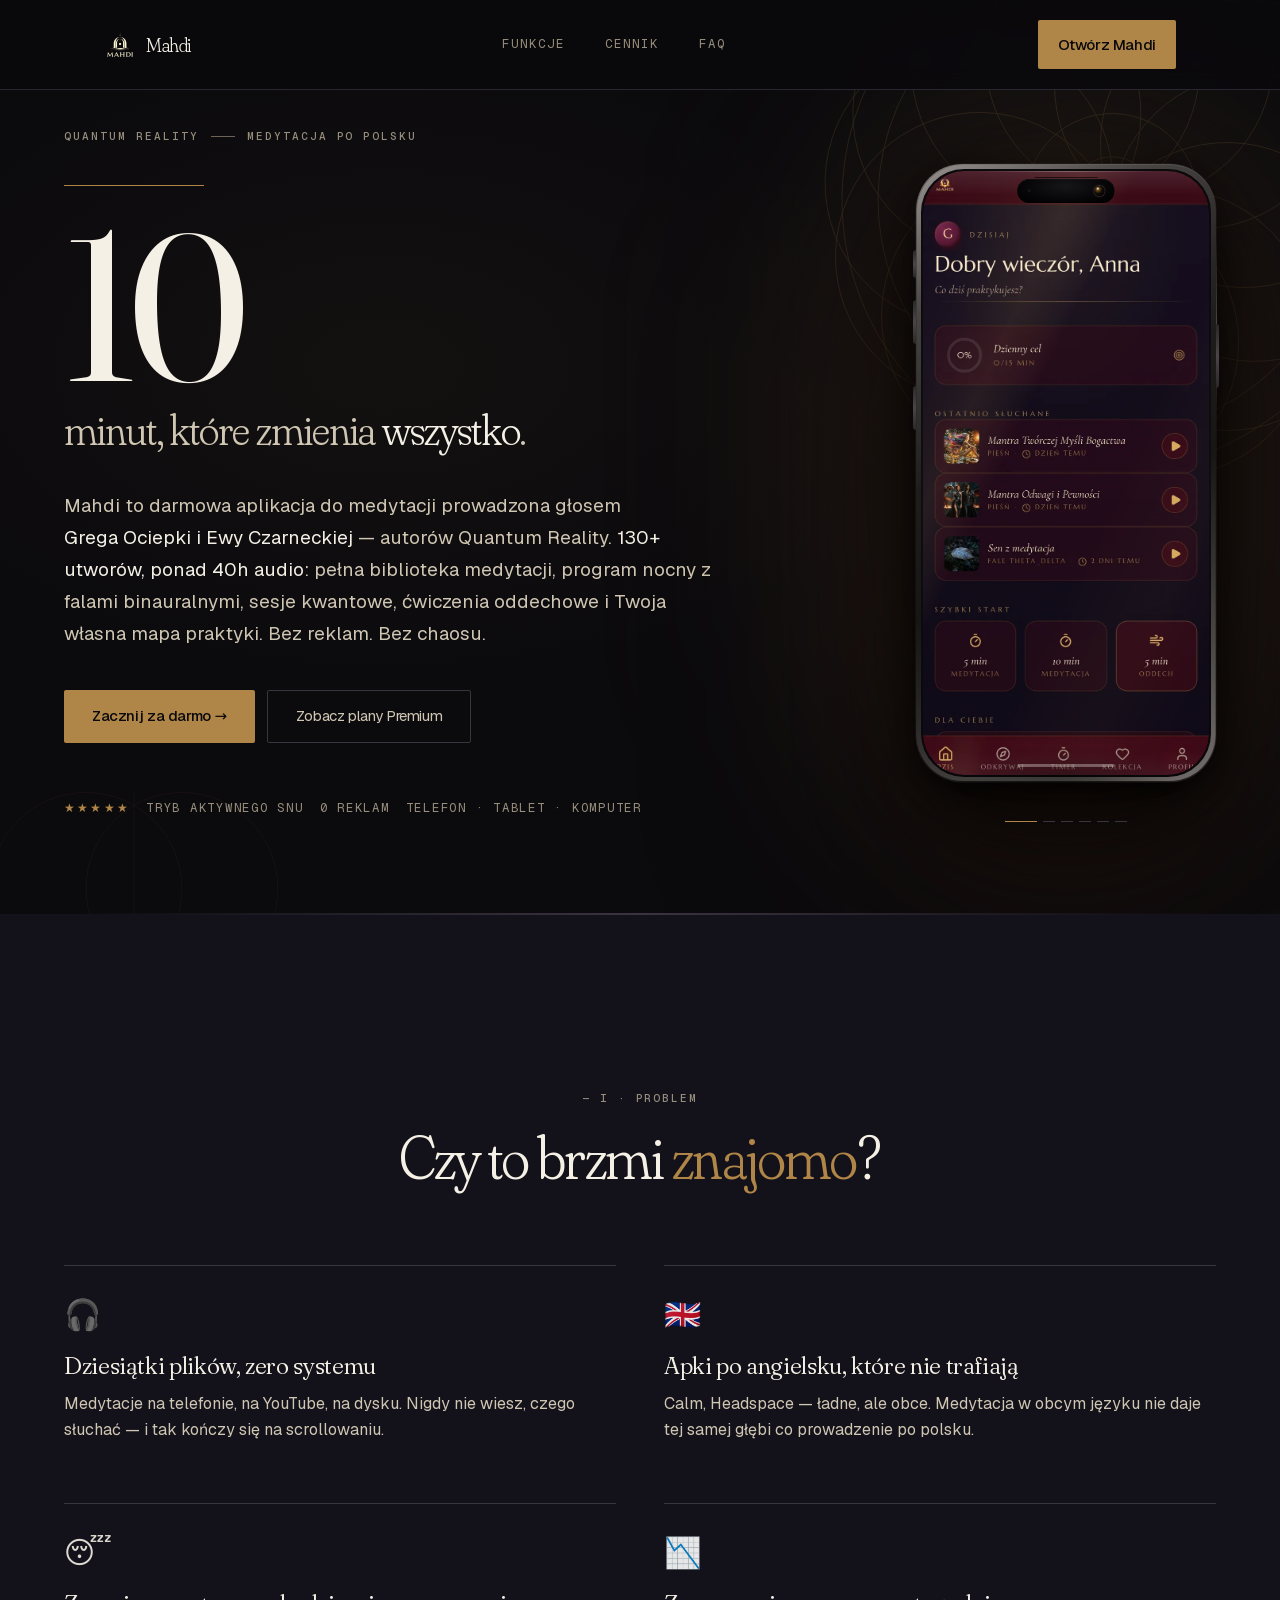
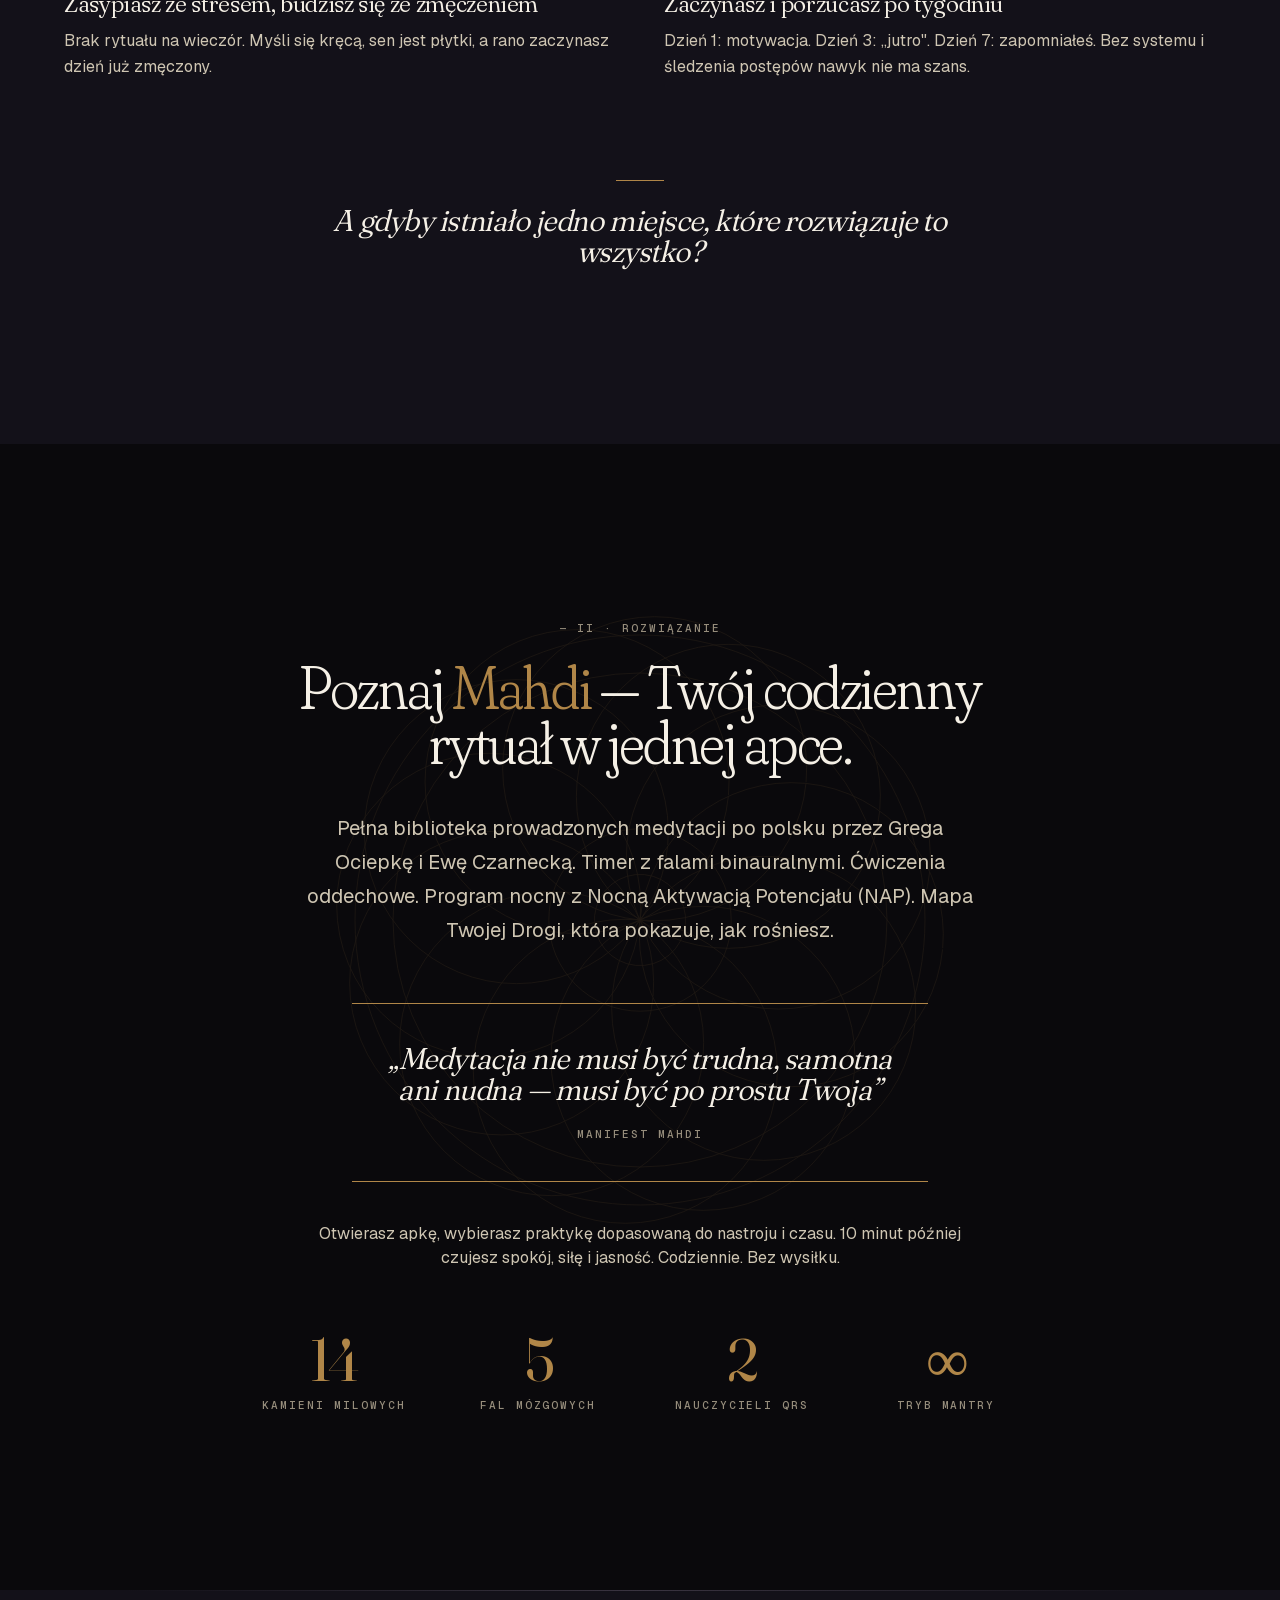
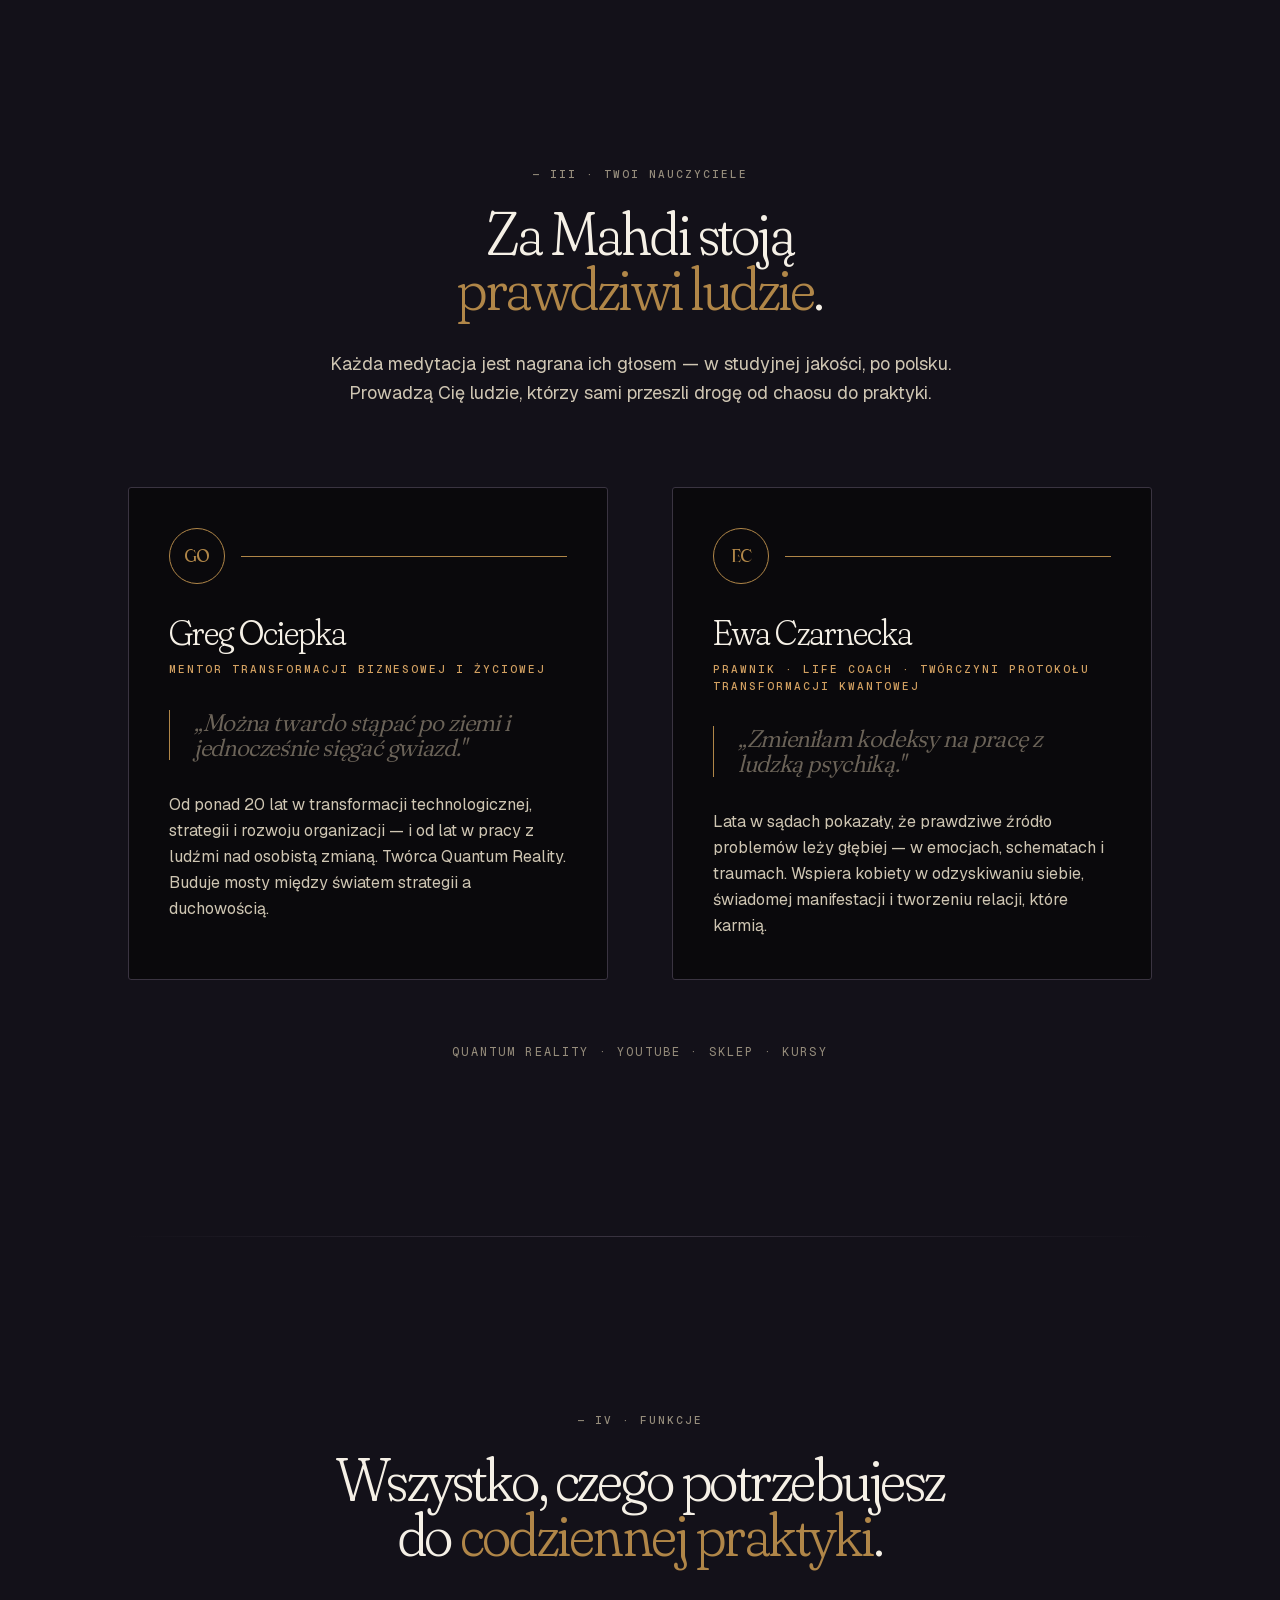
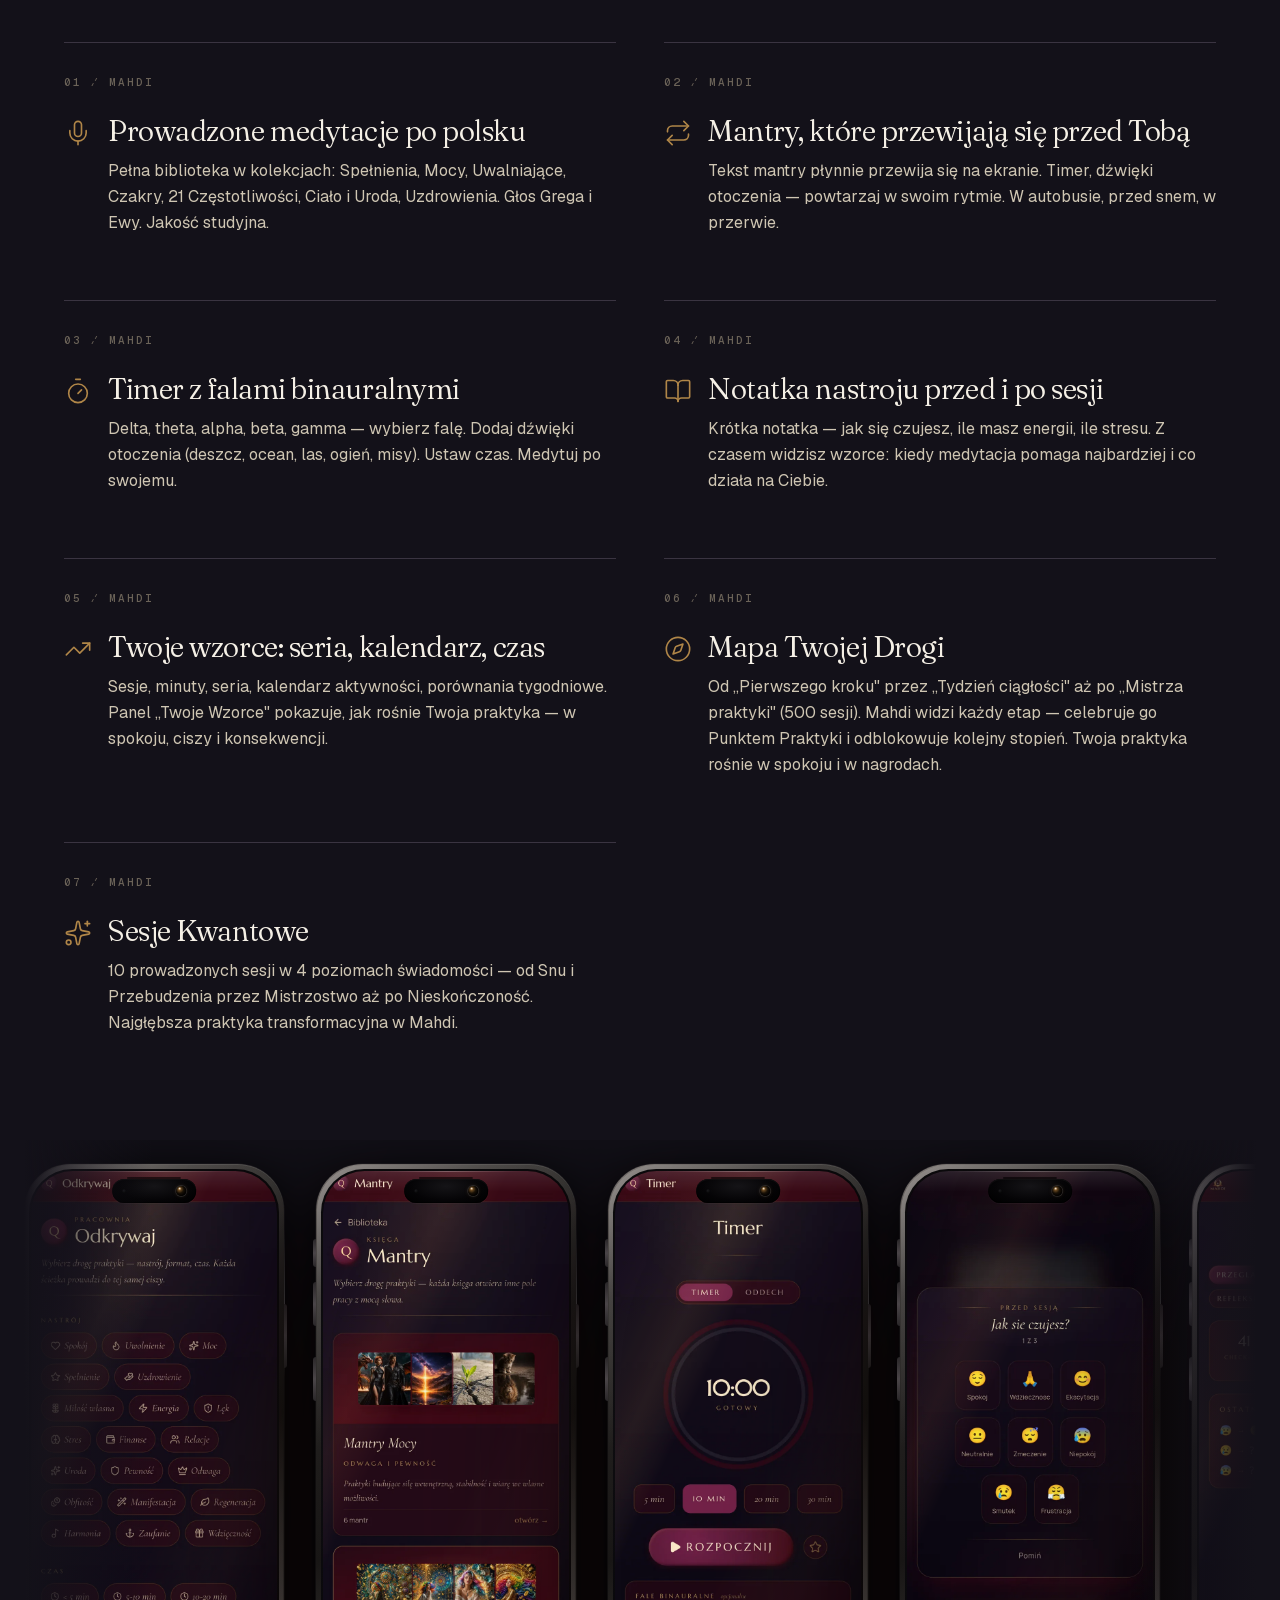
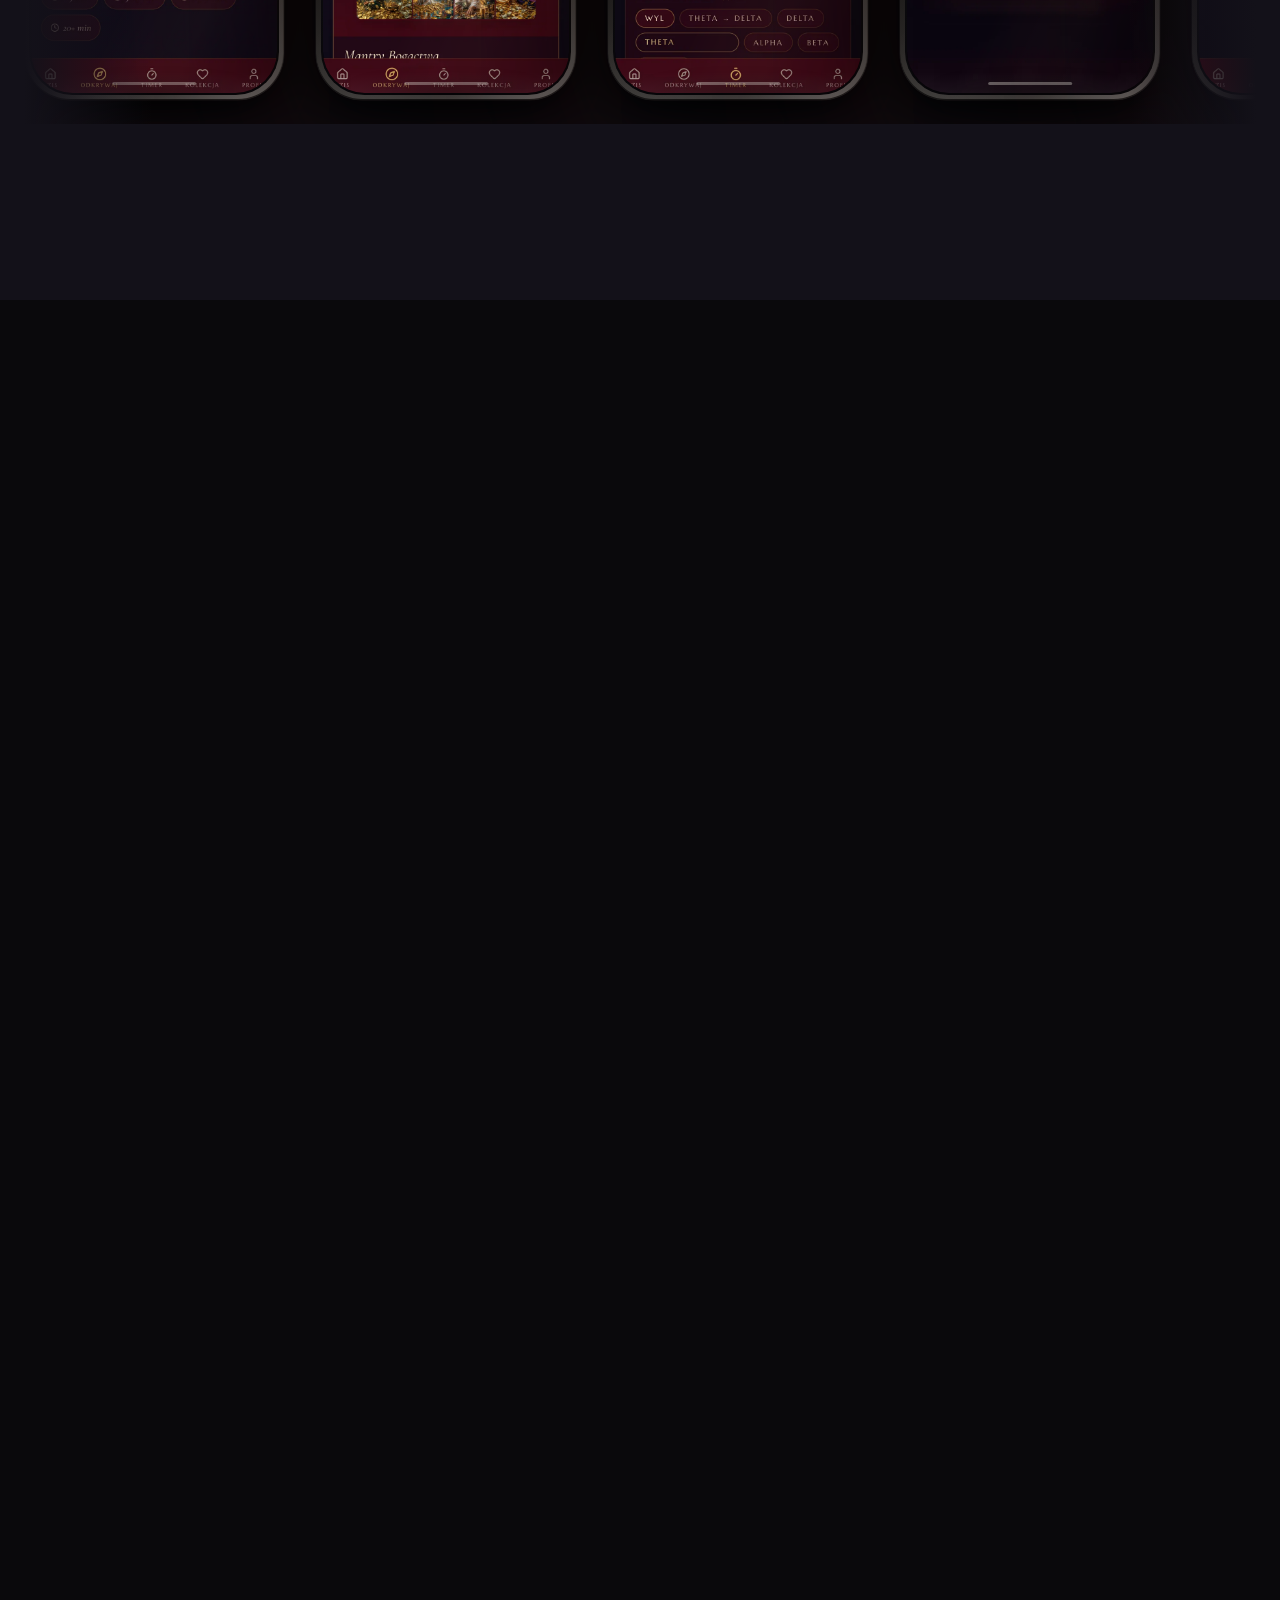
==== index.html @ 73a6bc1f "Deploy 9754a608b5111007c705a73b44c03acc20632a05 xvcgreg/mahdi-landing@9754a608b5111007c705a73b44c03a" ====
<!DOCTYPE html><!--ZmlKc3QEcscUWejuomS8i--><html lang="pl" class="fraunces_9da4d2c6-module__Jzuq2q__variable geist_51854a72-module__j24gOa__variable geist_mono_f69f5a8c-module__qqQczG__variable"><head><meta charSet="utf-8"/><meta name="viewport" content="width=device-width, initial-scale=1"/><link rel="preload" href="/_next/static/media/5307092570128b5a-s.p.3c97c9fa.woff2" as="font" crossorigin="" type="font/woff2"/><link rel="preload" href="/_next/static/media/7178b3e590c64307-s.p.55554cd0.woff2" as="font" crossorigin="" type="font/woff2"/><link rel="preload" href="/_next/static/media/797e433ab948586e-s.p.479bea2b.woff2" as="font" crossorigin="" type="font/woff2"/><link rel="preload" href="/_next/static/media/b67966e0b83b2cd0-s.p.85e63c96.woff2" as="font" crossorigin="" type="font/woff2"/><link rel="preload" href="/_next/static/media/bbc41e54d2fcbd21-s.p.d1207556.woff2" as="font" crossorigin="" type="font/woff2"/><link rel="preload" href="/_next/static/media/caa3a2e1cccd8315-s.p.3b6cae6d.woff2" as="font" crossorigin="" type="font/woff2"/><link rel="preload" href="/images/screen-home.webp" as="image" type="image/webp" fetchPriority="high"/><link rel="stylesheet" href="/_next/static/chunks/68827ba26a0d5e43.css" data-precedence="next"/><link rel="preload" as="script" fetchPriority="low" href="/_next/static/chunks/ca25542ef5a14c79.js"/><script src="/_next/static/chunks/5faeea72d2e78ff5.js" async=""></script><script src="/_next/static/chunks/4911410e5153f0d7.js" async=""></script><script src="/_next/static/chunks/4b4dbe1801e33ac5.js" async=""></script><script src="/_next/static/chunks/turbopack-3bebe8fcadf4e27f.js" async=""></script><script src="/_next/static/chunks/b870dc9e2b7357a5.js" async=""></script><script src="/_next/static/chunks/33074d3ff5d0cd2d.js" async=""></script><script src="/_next/static/chunks/c4d90098b4abc498.js" async=""></script><script src="/_next/static/chunks/cf40915216cac54a.js" async=""></script><script src="/_next/static/chunks/ef0920c564e08b2f.js" async=""></script><link rel="preload" as="image" href="/images/screen-home.webp" type="image/webp" fetchPriority="high"/><meta name="next-size-adjust" content=""/><title>Mahdi — Aplikacja do Medytacji po Polsku | Quantum Reality</title><meta name="description" content="Pełna biblioteka prowadzonych medytacji po polsku, mantry, fale binauralne, program nocny z NAP i subliminalami, ćwiczenia oddechowe i mapa Twojej praktyki. Bez reklam. Zacznij za darmo."/><meta name="author" content="Quantum Reality"/><meta name="keywords" content="medytacja,darmowa aplikacja do medytacji,aplikacja do medytacji po polsku,aplikacja medytacyjna,medytacja po polsku,mantry,fale binauralne,medytacja na sen,oddech,quantum reality,mahdi"/><meta name="robots" content="index, follow"/><link rel="canonical" href="https://trymahdi.app/"/><meta property="og:title" content="Mahdi — Twoje 10 minut, które zmienia wszystko."/><meta property="og:description" content="Prowadzone medytacje po polsku. Mantry. Program nocny z NAP. Timer z falami binauralnymi. Mapa Twojej Drogi. Zacznij za darmo."/><meta property="og:url" content="https://trymahdi.app/"/><meta property="og:site_name" content="Mahdi"/><meta property="og:locale" content="pl_PL"/><meta property="og:image" content="https://trymahdi.app/og-image.jpg"/><meta property="og:image:width" content="1200"/><meta property="og:image:height" content="630"/><meta property="og:type" content="website"/><meta name="twitter:card" content="summary_large_image"/><meta name="twitter:title" content="Mahdi — Twoje 10 minut, które zmienia wszystko."/><meta name="twitter:description" content="Prowadzone medytacje po polsku. Sen, oddech, fale binauralne. Bez reklam. Zacznij za darmo."/><meta name="twitter:image" content="https://trymahdi.app/og-image.jpg"/><link rel="icon" href="/icon.png?icon.0d290038.png" sizes="512x512" type="image/png"/><link rel="apple-touch-icon" href="/apple-icon.png?apple-icon.e75f581e.png" sizes="180x180" type="image/png"/><script>(function(w,d,s,l,i){w[l]=w[l]||[];w[l].push({'gtm.start':
new Date().getTime(),event:'gtm.js'});var f=d.getElementsByTagName(s)[0],
j=d.createElement(s),dl=l!='dataLayer'?'&l='+l:'';j.async=true;j.src=
'https://www.googletagmanager.com/gtm.js?id='+i+dl;f.parentNode.insertBefore(j,f);
})(window,document,'script','dataLayer','GTM-K6W84568');</script><script src="/_next/static/chunks/a6dad97d9634a72d.js" noModule=""></script></head><body class="font-body antialiased"><div hidden=""><!--$--><!--/$--></div><noscript><iframe src="https://www.googletagmanager.com/ns.html?id=GTM-K6W84568" height="0" width="0" style="display:none;visibility:hidden"></iframe></noscript><nav class="fixed top-0 left-0 right-0 z-50 transition-all duration-500 bg-transparent"><div class="max-w-6xl mx-auto flex items-center justify-between px-6 md:px-10 py-5"><a class="flex items-center gap-2.5 group" href="/"><img alt="Mahdi" loading="lazy" width="32" height="32" decoding="async" data-nimg="1" class="rounded-md" style="color:transparent" src="/images/mahdi-logo.webp"/><span class="font-display text-xl text-bone group-hover:text-ochre-glow transition-colors duration-500">Mahdi</span></a><div class="hidden md:flex items-center gap-10"><a href="#features" class="font-mono text-[0.78rem] uppercase tracking-[0.16em] text-bone-muted hover:text-bone transition-colors duration-300">Funkcje</a><a href="#pricing" class="font-mono text-[0.78rem] uppercase tracking-[0.16em] text-bone-muted hover:text-bone transition-colors duration-300">Cennik</a><a href="#faq" class="font-mono text-[0.78rem] uppercase tracking-[0.16em] text-bone-muted hover:text-bone transition-colors duration-300">FAQ</a></div><a href="https://mahdi.quantumreality.space/?utm_source=trymahdi&amp;utm_medium=web&amp;utm_campaign=launch" class="bg-ochre text-ink-deep hover:bg-ochre-glow font-medium px-7 py-3.5 rounded-[2px] transition-all duration-500 hover:shadow-[0_0_40px_rgba(176,134,72,0.35)] tracking-tight inline-flex items-center justify-center text-[0.94rem] text-sm px-4 md:px-5 py-2.5 whitespace-nowrap" target="_blank" rel="noopener noreferrer"><span class="md:hidden">Otwórz</span><span class="hidden md:inline">Otwórz Mahdi</span></a></div></nav><main><section class="relative min-h-[100svh] flex items-center bg-ink-deep overflow-hidden px-6 md:px-10 pt-32 pb-24"><div aria-hidden="true" class="pointer-events-none absolute inset-0 z-[1] " style="opacity:0.05;mix-blend-mode:overlay;background-image:url(&quot;data:image/svg+xml,%3Csvg xmlns=&#x27;http://www.w3.org/2000/svg&#x27; width=&#x27;220&#x27; height=&#x27;220&#x27;%3E%3Cfilter id=&#x27;n&#x27;%3E%3CfeTurbulence type=&#x27;fractalNoise&#x27; baseFrequency=&#x27;0.85&#x27; numOctaves=&#x27;2&#x27; stitchTiles=&#x27;stitch&#x27;/%3E%3CfeColorMatrix values=&#x27;0 0 0 0 1 0 0 0 0 1 0 0 0 0 1 0 0 0 0.55 0&#x27;/%3E%3C/filter%3E%3Crect width=&#x27;100%25&#x27; height=&#x27;100%25&#x27; filter=&#x27;url(%23n)&#x27;/%3E%3C/svg%3E&quot;)"></div><div aria-hidden="true" class="absolute -top-40 -right-48 text-ochre pointer-events-none"><svg width="720" height="720" viewBox="0 0 400 400" fill="none" stroke="currentColor" stroke-width="0.4" style="opacity:0.22" aria-hidden="true"><g style="transform-origin:50% 50%;transform:none;transform-box:fill-box"><circle cx="200" cy="200" r="150"></circle><circle cx="200" cy="200" r="130"></circle><circle cx="200" cy="120" r="80" opacity="0" pathLength="1" stroke-dashoffset="0" stroke-dasharray="0 1"></circle><circle cx="240" cy="130.7179676972449" r="80" opacity="0" pathLength="1" stroke-dashoffset="0" stroke-dasharray="0 1"></circle><circle cx="269.28203230275506" cy="160" r="80" opacity="0" pathLength="1" stroke-dashoffset="0" stroke-dasharray="0 1"></circle><circle cx="280" cy="200" r="80" opacity="0" pathLength="1" stroke-dashoffset="0" stroke-dasharray="0 1"></circle><circle cx="269.2820323027551" cy="240" r="80" opacity="0" pathLength="1" stroke-dashoffset="0" stroke-dasharray="0 1"></circle><circle cx="240" cy="269.2820323027551" r="80" opacity="0" pathLength="1" stroke-dashoffset="0" stroke-dasharray="0 1"></circle><circle cx="200" cy="280" r="80" opacity="0" pathLength="1" stroke-dashoffset="0" stroke-dasharray="0 1"></circle><circle cx="160" cy="269.28203230275506" r="80" opacity="0" pathLength="1" stroke-dashoffset="0" stroke-dasharray="0 1"></circle><circle cx="130.71796769724492" cy="240.00000000000003" r="80" opacity="0" pathLength="1" stroke-dashoffset="0" stroke-dasharray="0 1"></circle><circle cx="120" cy="200" r="80" opacity="0" pathLength="1" stroke-dashoffset="0" stroke-dasharray="0 1"></circle><circle cx="130.71796769724492" cy="160" r="80" opacity="0" pathLength="1" stroke-dashoffset="0" stroke-dasharray="0 1"></circle><circle cx="159.99999999999997" cy="130.71796769724492" r="80" opacity="0" pathLength="1" stroke-dashoffset="0" stroke-dasharray="0 1"></circle><circle cx="200" cy="200" r="48"></circle><circle cx="200" cy="200" r="24"></circle></g></svg></div><div aria-hidden="true" class="absolute -bottom-32 -left-24 text-copper pointer-events-none"><svg width="460" height="306.82" viewBox="0 0 320 320" fill="none" stroke="currentColor" stroke-width="0.5" style="opacity:0.18" aria-hidden="true"><circle cx="110" cy="160" r="100" opacity="0" pathLength="1" stroke-dashoffset="0" stroke-dasharray="0 1"></circle><circle cx="210" cy="160" r="100" opacity="0" pathLength="1" stroke-dashoffset="0" stroke-dasharray="0 1"></circle><path d="M 160 60 L 160 260" pathLength="1" stroke-dashoffset="0" stroke-dasharray="0 1"></path></svg></div><div aria-hidden="true" class="absolute inset-0 pointer-events-none" style="background:radial-gradient(ellipse 60% 50% at 30% 40%, rgba(176, 134, 72, 0.05), transparent 70%)"></div><div class="max-w-6xl mx-auto w-full relative z-10"><div class="grid grid-cols-1 md:grid-cols-12 gap-x-12 gap-y-20 items-center"><div class="md:col-span-7 relative"><div class="font-eyebrow text-bone-muted mb-10 flex items-center gap-3 flex-wrap" style="opacity:0;filter:blur(10px);transform:translateY(40px)"><span>Quantum Reality</span><span class="w-6 h-px bg-bone-soft"></span><span>medytacja po polsku</span></div><div class="h-px w-full bg-ochre origin-left mb-8 max-w-[140px]" aria-hidden="true" style="transform:scaleX(0)"></div><h1 class="text-bone leading-none" style="opacity:0;filter:blur(10px);transform:translateY(40px)"><span class="font-display-tight block text-[6rem] sm:text-[8rem] md:text-[13rem] leading-[0.82] -tracking-[0.045em] text-bone">10</span><span class="font-display block text-2xl md:text-[2.7rem] text-bone-dim mt-4 -tracking-[0.018em] leading-[1.1] max-w-[20ch]">minut, które zmienia <span class="text-bone">wszystko</span>.</span></h1><p class="text-bone-dim text-lg md:text-[1.18rem] max-w-2xl mt-10 leading-[1.7]" style="opacity:0;filter:blur(10px);transform:translateY(40px)">Mahdi to darmowa aplikacja do medytacji prowadzona głosem<!-- --> <span class="text-bone">Grega Ociepki i Ewy Czarneckiej</span> <!-- -->— autorów Quantum Reality. <span class="text-bone">130+ utworów, ponad 40h audio</span>: pełna biblioteka medytacji, program nocny z falami binauralnymi, sesje kwantowe, ćwiczenia oddechowe i Twoja własna mapa praktyki. Bez reklam. Bez chaosu.</p><div class="flex flex-wrap gap-3 mt-10" style="opacity:0;filter:blur(10px);transform:translateY(40px)"><a href="https://mahdi.quantumreality.space/?utm_source=trymahdi&amp;utm_medium=web&amp;utm_campaign=launch" class="bg-ochre text-ink-deep hover:bg-ochre-glow font-medium px-7 py-3.5 rounded-[2px] transition-all duration-500 hover:shadow-[0_0_40px_rgba(176,134,72,0.35)] tracking-tight inline-flex items-center justify-center text-[0.94rem] " target="_blank" rel="noopener noreferrer">Zacznij za darmo →</a><a href="#pricing" class="border border-ink-rule text-bone-dim hover:border-ochre hover:text-bone px-7 py-3.5 rounded-[2px] transition-all duration-500 tracking-tight inline-flex items-center justify-center text-[0.94rem] ">Zobacz plany Premium</a></div><div class="mt-14 flex items-center gap-x-4 gap-y-2 text-[0.7rem] md:text-[0.78rem] text-bone-muted font-mono flex-wrap" style="opacity:0;filter:blur(10px);transform:translateY(40px)"><span class="text-ochre tracking-[0.18em]">★★★★★</span><span class="uppercase tracking-[0.14em]">Tryb Aktywnego Snu</span><span class="uppercase tracking-[0.14em]">0 reklam</span><span class="uppercase tracking-[0.14em] basis-full md:basis-auto">Telefon · Tablet · Komputer</span></div></div><div class="md:col-span-5 flex justify-center md:justify-end items-center" style="opacity:0;filter:blur(8px);transform:translateX(60px)"><div class="relative"><div class="relative "><div aria-hidden="true" class="absolute -inset-16 rounded-full bg-ochre/[0.18] blur-[120px] animate-glow-pulse pointer-events-none"></div><div aria-hidden="true" class="absolute -inset-3 rounded-[3.4rem] pointer-events-none" style="background:radial-gradient(ellipse 60% 80% at 50% 50%, rgba(208,160,97,0.32) 0%, transparent 75%);filter:blur(20px)"></div><div class="relative w-[260px] md:w-[300px] aspect-[358/738] mx-auto" style="filter:drop-shadow(0 8px 16px rgba(0,0,0,0.6)) drop-shadow(0 30px 50px rgba(0,0,0,0.7)) drop-shadow(0 80px 100px rgba(20,8,2,0.55))"><div class="absolute inset-0 rounded-[2.9rem] p-[5px]" style="background:linear-gradient(150deg, #6f6864 0%, #3d3a38 18%, #1f1d1c 42%, #181615 58%, #3a3735 82%, #5a5350 100%);box-shadow:0 0 0 0.5px rgba(255,255,255,0.08), inset 0 1px 0 rgba(255,255,255,0.12), inset 0 -1px 0 rgba(0,0,0,0.6)"><div aria-hidden="true" class="absolute inset-[1px] rounded-[2.85rem] pointer-events-none" style="background:linear-gradient(140deg, rgba(255,255,255,0.28) 0%, rgba(255,255,255,0.06) 18%, transparent 38%, transparent 62%, rgba(255,255,255,0.08) 84%, rgba(255,255,255,0.16) 100%)"></div><div aria-hidden="true" class="absolute top-[3%] left-[8%] w-[28%] h-[18%] pointer-events-none" style="background:radial-gradient(ellipse at center, rgba(255,255,255,0.22) 0%, rgba(255,255,255,0.06) 35%, transparent 70%);filter:blur(2px)"></div><div aria-hidden="true" class="absolute top-[12%] -right-px w-[1.5px] h-[28%] rounded-r-md pointer-events-none" style="background:linear-gradient(180deg, transparent 0%, rgba(255,255,255,0.22) 50%, transparent 100%)"></div><div aria-hidden="true" class="absolute bottom-[2%] left-[20%] right-[20%] h-[1px] pointer-events-none" style="background:linear-gradient(90deg, transparent 0%, rgba(255,255,255,0.18) 50%, transparent 100%)"></div><div class="relative w-full h-full rounded-[2.7rem] p-[2px]" style="background:linear-gradient(180deg, #0a090b 0%, #0e0d10 50%, #08070a 100%)"><div class="relative w-full h-full rounded-[2.6rem] overflow-hidden bg-black"><img src="/images/screen-home.webp" alt="Mahdi — Twój dzisiaj" class="absolute inset-0 w-full h-full object-cover" loading="eager" draggable="false" style="opacity:0;transform:scale(1.04)"/><div aria-hidden="true" class="absolute inset-0 z-[5] pointer-events-none mix-blend-overlay opacity-[0.18]" style="background-image:repeating-linear-gradient(0deg, rgba(0,0,0,0.4) 0px, rgba(0,0,0,0.4) 0.5px, transparent 0.5px, transparent 2px)"></div><div aria-hidden="true" class="absolute inset-0 z-[6] pointer-events-none" style="background:linear-gradient(180deg, rgba(255,255,255,0.10) 0%, transparent 4%, transparent 96%, rgba(255,255,255,0.05) 100%)"></div><div aria-hidden="true" class="absolute top-[8px] left-1/2 -translate-x-1/2 w-[34%] h-[24px] rounded-full z-20 flex items-center justify-between px-2.5" style="background:radial-gradient(ellipse at 50% 30%, #161518 0%, #060507 60%, #000 100%);box-shadow:inset 0 1px 1px rgba(255,255,255,0.06), inset 0 0 0 0.5px rgba(0,0,0,1), 0 1px 1.5px rgba(255,255,255,0.04)"><span class="block w-[4px] h-[4px] rounded-full" style="background:radial-gradient(circle at 40% 40%, #1a1a1d 0%, #050505 80%)"></span><span class="relative block w-[10px] h-[10px] rounded-full" style="background:radial-gradient(circle at 32% 28%, #c89a5c 0%, #6a4a22 18%, #1a1208 45%, #050302 75%, #000 100%);box-shadow:0 0 0 1px rgba(255,255,255,0.10), inset 0 0 3px rgba(0,0,0,0.9), 0 0 4px rgba(208,160,97,0.18)"><span aria-hidden="true" class="absolute top-[1px] left-[2px] w-[3px] h-[3px] rounded-full" style="background:radial-gradient(circle, rgba(255,255,255,0.85) 0%, rgba(255,220,180,0.3) 50%, transparent 100%)"></span></span></div><div aria-hidden="true" class="absolute inset-0 z-10 pointer-events-none bg-gradient-to-br from-transparent via-ochre/[0.22] to-transparent" style="mix-blend-mode:screen;-webkit-mask-image:linear-gradient(115deg, rgba(0,0,0,0) 0%, rgba(0,0,0,1) 28%, rgba(0,0,0,0) 38%, rgba(0,0,0,0) 60%, rgba(0,0,0,0.4) 78%, rgba(0,0,0,0) 92%);mask-image:linear-gradient(115deg, rgba(0,0,0,0) 0%, rgba(0,0,0,1) 28%, rgba(0,0,0,0) 38%, rgba(0,0,0,0) 60%, rgba(0,0,0,0.4) 78%, rgba(0,0,0,0) 92%)"></div><div aria-hidden="true" class="absolute top-[6px] left-1/2 -translate-x-1/2 w-[22%] h-[1.5px] rounded-full bg-black/60 z-30"></div><div aria-hidden="true" class="absolute bottom-2 left-1/2 -translate-x-1/2 w-[34%] h-[3px] rounded-full bg-bone/40 z-30"></div><div aria-hidden="true" class="absolute top-0 left-[18%] right-[18%] h-px bg-gradient-to-r from-transparent via-white/25 to-transparent z-30"></div></div></div></div><span aria-hidden="true" class="absolute top-[26%] -right-[3px] w-[3px] h-[64px] rounded-r-sm" style="background:linear-gradient(180deg, #2a2729 0%, #4a4548 50%, #2a2729 100%)"></span><span aria-hidden="true" class="absolute top-[22%] -left-[3px] w-[3px] h-[44px] rounded-l-sm" style="background:linear-gradient(180deg, #2a2729 0%, #4a4548 50%, #2a2729 100%)"></span><span aria-hidden="true" class="absolute top-[36%] -left-[3px] w-[3px] h-[44px] rounded-l-sm" style="background:linear-gradient(180deg, #2a2729 0%, #4a4548 50%, #2a2729 100%)"></span><span aria-hidden="true" class="absolute top-[14%] -left-[3px] w-[3px] h-[28px] rounded-l-sm" style="background:linear-gradient(180deg, #2a2729 0%, #4a4548 50%, #2a2729 100%)"></span></div><div aria-hidden="true" class="absolute left-1/2 -translate-x-1/2 -bottom-2 w-[78%] h-[28px] rounded-[50%] pointer-events-none" style="background:radial-gradient(ellipse at center, rgba(0,0,0,0.55) 0%, rgba(0,0,0,0.25) 35%, transparent 70%);filter:blur(8px)"></div></div><div class="absolute -bottom-10 left-0 right-0 flex items-center justify-center gap-1.5"><span aria-hidden="true" class="block h-px transition-all duration-700 ease-out w-8 bg-ochre"></span><span aria-hidden="true" class="block h-px transition-all duration-700 ease-out w-3 bg-ink-rule"></span><span aria-hidden="true" class="block h-px transition-all duration-700 ease-out w-3 bg-ink-rule"></span><span aria-hidden="true" class="block h-px transition-all duration-700 ease-out w-3 bg-ink-rule"></span><span aria-hidden="true" class="block h-px transition-all duration-700 ease-out w-3 bg-ink-rule"></span><span aria-hidden="true" class="block h-px transition-all duration-700 ease-out w-3 bg-ink-rule"></span></div></div></div></div></div><div aria-hidden="true" class="absolute bottom-0 left-1/2 -translate-x-1/2 w-[88%] h-px bg-gradient-to-r from-transparent via-ink-rule to-transparent"></div></section><section class="relative py-28 md:py-44 px-6 md:px-10 bg-ink-velvet " style="opacity:0"><div aria-hidden="true" class="absolute top-0 left-1/2 -translate-x-1/2 w-[80%] h-px bg-gradient-to-r from-transparent via-ink-rule to-transparent"></div><div class="max-w-6xl mx-auto relative"><div><span class="font-eyebrow text-bone-muted block text-center mb-6" style="opacity:0;filter:blur(10px);transform:translateY(40px)">⁠—⁠ I · Problem</span><h2 class="font-display text-4xl md:text-6xl text-bone text-center max-w-3xl mx-auto leading-[0.98]" style="opacity:0;filter:blur(14px);transform:translateY(60px)">Czy to brzmi <span class="text-ochre">znajomo</span>?</h2><div class="grid grid-cols-1 md:grid-cols-2 gap-x-12 gap-y-14 mt-20"><div class="group relative pt-8 pb-1 transition-all duration-700" style="opacity:0;filter:blur(10px);transform:translateY(40px)"><div class="absolute top-0 left-0 right-0 h-px bg-ink-rule transition-colors duration-500 group-hover:bg-bone-soft"></div><span aria-hidden="true" class="text-3xl mb-5 block opacity-90 group-hover:opacity-100 transition-opacity duration-500">🎧</span><h3 class="font-editorial text-xl md:text-2xl text-bone mb-3 leading-snug">Dziesiątki plików, zero systemu</h3><p class="text-bone-dim text-base leading-relaxed">Medytacje na telefonie, na YouTube, na dysku. Nigdy nie wiesz, czego słuchać — i tak kończy się na scrollowaniu.</p></div><div class="group relative pt-8 pb-1 transition-all duration-700" style="opacity:0;filter:blur(10px);transform:translateY(40px)"><div class="absolute top-0 left-0 right-0 h-px bg-ink-rule transition-colors duration-500 group-hover:bg-bone-soft"></div><span aria-hidden="true" class="text-3xl mb-5 block opacity-90 group-hover:opacity-100 transition-opacity duration-500">🇬🇧</span><h3 class="font-editorial text-xl md:text-2xl text-bone mb-3 leading-snug">Apki po angielsku, które nie trafiają</h3><p class="text-bone-dim text-base leading-relaxed">Calm, Headspace — ładne, ale obce. Medytacja w obcym języku nie daje tej samej głębi co prowadzenie po polsku.</p></div><div class="group relative pt-8 pb-1 transition-all duration-700" style="opacity:0;filter:blur(10px);transform:translateY(40px)"><div class="absolute top-0 left-0 right-0 h-px bg-ink-rule transition-colors duration-500 group-hover:bg-bone-soft"></div><span aria-hidden="true" class="text-3xl mb-5 block opacity-90 group-hover:opacity-100 transition-opacity duration-500">😴</span><h3 class="font-editorial text-xl md:text-2xl text-bone mb-3 leading-snug">Zasypiasz ze stresem, budzisz się ze zmęczeniem</h3><p class="text-bone-dim text-base leading-relaxed">Brak rytuału na wieczór. Myśli się kręcą, sen jest płytki, a rano zaczynasz dzień już zmęczony.</p></div><div class="group relative pt-8 pb-1 transition-all duration-700" style="opacity:0;filter:blur(10px);transform:translateY(40px)"><div class="absolute top-0 left-0 right-0 h-px bg-ink-rule transition-colors duration-500 group-hover:bg-bone-soft"></div><span aria-hidden="true" class="text-3xl mb-5 block opacity-90 group-hover:opacity-100 transition-opacity duration-500">📉</span><h3 class="font-editorial text-xl md:text-2xl text-bone mb-3 leading-snug">Zaczynasz i porzucasz po tygodniu</h3><p class="text-bone-dim text-base leading-relaxed">Dzień 1: motywacja. Dzień 3: „jutro&quot;. Dzień 7: zapomniałeś. Bez systemu i śledzenia postępów nawyk nie ma szans.</p></div></div><div class="mt-24 max-w-2xl mx-auto text-center" style="opacity:0;filter:blur(10px);transform:translateY(40px)"><div class="w-12 h-px bg-ochre mx-auto mb-6"></div><p class="font-editorial text-2xl md:text-3xl text-bone leading-snug italic">A gdyby istniało jedno miejsce, które rozwiązuje to wszystko?</p></div></div></div></section><section class="relative py-28 md:py-44 px-6 md:px-10 bg-ink-deep overflow-hidden" style="opacity:0"><div class="max-w-6xl mx-auto relative"><div aria-hidden="true" class="absolute -top-20 left-1/2 -translate-x-1/2 text-ochre pointer-events-none"><svg width="760" height="760" viewBox="0 0 400 400" fill="none" stroke="currentColor" stroke-width="0.4" style="opacity:0.12" aria-hidden="true"><g style="transform-origin:50% 50%;transform:none;transform-box:fill-box"><circle cx="200" cy="200" r="150"></circle><circle cx="200" cy="200" r="130"></circle><circle cx="200" cy="120" r="80" opacity="0" pathLength="1" stroke-dashoffset="0" stroke-dasharray="0 1"></circle><circle cx="240" cy="130.7179676972449" r="80" opacity="0" pathLength="1" stroke-dashoffset="0" stroke-dasharray="0 1"></circle><circle cx="269.28203230275506" cy="160" r="80" opacity="0" pathLength="1" stroke-dashoffset="0" stroke-dasharray="0 1"></circle><circle cx="280" cy="200" r="80" opacity="0" pathLength="1" stroke-dashoffset="0" stroke-dasharray="0 1"></circle><circle cx="269.2820323027551" cy="240" r="80" opacity="0" pathLength="1" stroke-dashoffset="0" stroke-dasharray="0 1"></circle><circle cx="240" cy="269.2820323027551" r="80" opacity="0" pathLength="1" stroke-dashoffset="0" stroke-dasharray="0 1"></circle><circle cx="200" cy="280" r="80" opacity="0" pathLength="1" stroke-dashoffset="0" stroke-dasharray="0 1"></circle><circle cx="160" cy="269.28203230275506" r="80" opacity="0" pathLength="1" stroke-dashoffset="0" stroke-dasharray="0 1"></circle><circle cx="130.71796769724492" cy="240.00000000000003" r="80" opacity="0" pathLength="1" stroke-dashoffset="0" stroke-dasharray="0 1"></circle><circle cx="120" cy="200" r="80" opacity="0" pathLength="1" stroke-dashoffset="0" stroke-dasharray="0 1"></circle><circle cx="130.71796769724492" cy="160" r="80" opacity="0" pathLength="1" stroke-dashoffset="0" stroke-dasharray="0 1"></circle><circle cx="159.99999999999997" cy="130.71796769724492" r="80" opacity="0" pathLength="1" stroke-dashoffset="0" stroke-dasharray="0 1"></circle><circle cx="200" cy="200" r="48"></circle><circle cx="200" cy="200" r="24"></circle></g></svg></div><div class="relative z-10 max-w-3xl mx-auto text-center"><span class="font-eyebrow text-bone-muted block mb-6" style="opacity:0;filter:blur(10px);transform:translateY(40px)">⁠—⁠ II · Rozwiązanie</span><h2 class="font-display text-4xl md:text-6xl text-bone leading-[0.96]" style="opacity:0;filter:blur(14px);transform:translateY(60px)">Poznaj <span class="text-ochre">Mahdi</span> — Twój codzienny rytuał w jednej apce.</h2><p class="text-bone-dim text-lg md:text-xl max-w-2xl mx-auto mt-10 leading-[1.7]" style="opacity:0;filter:blur(10px);transform:translateY(40px)">Pełna biblioteka prowadzonych medytacji po polsku przez Grega Ociepkę i Ewę Czarnecką. Timer z falami binauralnymi. Ćwiczenia oddechowe. Program nocny z Nocną Aktywacją Potencjału (NAP). Mapa Twojej Drogi, która pokazuje, jak rośniesz.</p><figure class="relative mt-14 max-w-xl mx-auto px-8 py-10" style="opacity:0;filter:blur(10px);transform:translateY(40px)"><div class="h-px w-full bg-ochre origin-left absolute top-0 left-0 right-0" aria-hidden="true" style="transform:scaleX(0)"></div><div class="h-px w-full bg-ochre origin-left absolute bottom-0 left-0 right-0" aria-hidden="true" style="transform:scaleX(0)"></div><blockquote class="font-editorial text-2xl md:text-3xl text-bone italic leading-snug">„Medytacja nie musi być trudna, samotna ani nudna — musi być po prostu Twoja”</blockquote><figcaption class="font-eyebrow text-bone-muted mt-5">Manifest Mahdi</figcaption></figure><p class="text-bone-dim mt-10 max-w-2xl mx-auto" style="opacity:0;filter:blur(10px);transform:translateY(40px)">Otwierasz apkę, wybierasz praktykę dopasowaną do nastroju i czasu. 10 minut później czujesz spokój, siłę i jasność. Codziennie. Bez wysiłku.</p><div class="mt-16 grid grid-cols-2 md:grid-cols-4 gap-6 md:gap-12" style="opacity:0;filter:blur(10px);transform:translateY(40px)"><div class="text-center"><span class="font-display-tight block text-5xl md:text-6xl text-ochre leading-none">14</span><span class="font-eyebrow text-bone-muted mt-3 block">kamieni milowych</span></div><div class="text-center"><span class="font-display-tight block text-5xl md:text-6xl text-ochre leading-none">5</span><span class="font-eyebrow text-bone-muted mt-3 block">fal mózgowych</span></div><div class="text-center"><span class="font-display-tight block text-5xl md:text-6xl text-ochre leading-none">2</span><span class="font-eyebrow text-bone-muted mt-3 block">nauczycieli QRS</span></div><div class="text-center"><span class="font-display-tight block text-5xl md:text-6xl text-ochre leading-none">∞</span><span class="font-eyebrow text-bone-muted mt-3 block">tryb mantry</span></div></div></div></div></section><section class="relative py-28 md:py-44 px-6 md:px-10 bg-ink-velvet " style="opacity:0"><div aria-hidden="true" class="absolute top-0 left-1/2 -translate-x-1/2 w-[80%] h-px bg-gradient-to-r from-transparent via-ink-rule to-transparent"></div><div class="max-w-6xl mx-auto relative"><div><span class="font-eyebrow text-bone-muted block text-center mb-6" style="opacity:0;filter:blur(10px);transform:translateY(40px)">⁠—⁠ III · Twoi nauczyciele</span><h2 class="font-display text-4xl md:text-6xl text-bone text-center max-w-3xl mx-auto leading-[0.98]" style="opacity:0;filter:blur(14px);transform:translateY(60px)">Za Mahdi stoją <br/><span class="text-ochre">prawdziwi ludzie</span>.</h2><p class="text-center text-bone-dim text-lg mt-8 max-w-2xl mx-auto leading-relaxed" style="opacity:0;filter:blur(10px);transform:translateY(40px)">Każda medytacja jest nagrana ich głosem — w studyjnej jakości, po polsku. Prowadzą Cię ludzie, którzy sami przeszli drogę od chaosu do praktyki.</p><div class="grid grid-cols-1 md:grid-cols-2 gap-12 md:gap-16 max-w-5xl mx-auto mt-20"><article class="relative bg-ink-deep border border-ink-rule rounded-[3px] p-10 flex flex-col" style="opacity:0;filter:blur(10px);transform:translateY(40px)"><div class="flex items-center gap-4 mb-8"><div aria-hidden="true" class="w-14 h-14 rounded-full border border-ochre flex items-center justify-center font-display-tight text-ochre text-lg tracking-wider">GO</div><div class="h-px w-full bg-ochre origin-left flex-1" aria-hidden="true" style="transform:scaleX(0)"></div></div><h3 class="font-display text-3xl md:text-4xl text-bone leading-tight">Greg Ociepka</h3><p class="font-eyebrow text-ochre-glow mt-3">Mentor transformacji biznesowej i życiowej</p><blockquote class="font-editorial italic text-2xl text-bone-soft mt-8 leading-snug border-l border-ochre pl-6">„Można twardo stąpać po ziemi i jednocześnie sięgać gwiazd.&quot;</blockquote><p class="text-bone-dim leading-relaxed mt-8">Od ponad 20 lat w transformacji technologicznej, strategii i rozwoju organizacji — i od lat w pracy z ludźmi nad osobistą zmianą. Twórca Quantum Reality. Buduje mosty między światem strategii a duchowością.</p></article><article class="relative bg-ink-deep border border-ink-rule rounded-[3px] p-10 flex flex-col" style="opacity:0;filter:blur(10px);transform:translateY(40px)"><div class="flex items-center gap-4 mb-8"><div aria-hidden="true" class="w-14 h-14 rounded-full border border-ochre flex items-center justify-center font-display-tight text-ochre text-lg tracking-wider">EC</div><div class="h-px w-full bg-ochre origin-left flex-1" aria-hidden="true" style="transform:scaleX(0)"></div></div><h3 class="font-display text-3xl md:text-4xl text-bone leading-tight">Ewa Czarnecka</h3><p class="font-eyebrow text-ochre-glow mt-3">Prawnik · Life Coach · Twórczyni Protokołu Transformacji Kwantowej</p><blockquote class="font-editorial italic text-2xl text-bone-soft mt-8 leading-snug border-l border-ochre pl-6">„Zmieniłam kodeksy na pracę z ludzką psychiką.&quot;</blockquote><p class="text-bone-dim leading-relaxed mt-8">Lata w sądach pokazały, że prawdziwe źródło problemów leży głębiej — w emocjach, schematach i traumach. Wspiera kobiety w odzyskiwaniu siebie, świadomej manifestacji i tworzeniu relacji, które karmią.</p></article></div><p class="font-mono text-bone-muted text-xs uppercase tracking-[0.18em] text-center mt-16" style="opacity:0;filter:blur(10px);transform:translateY(40px)">Quantum Reality · YouTube · Sklep · Kursy</p></div></div></section><section id="features" class="relative py-28 md:py-44 px-6 md:px-10 bg-ink-velvet " style="opacity:0"><div aria-hidden="true" class="absolute top-0 left-1/2 -translate-x-1/2 w-[80%] h-px bg-gradient-to-r from-transparent via-ink-rule to-transparent"></div><div class="max-w-6xl mx-auto relative"><div><span class="font-eyebrow text-bone-muted block text-center mb-6" style="opacity:0;filter:blur(10px);transform:translateY(40px)">⁠—⁠ IV · Funkcje</span><h2 class="font-display text-4xl md:text-6xl text-bone text-center max-w-4xl mx-auto leading-[0.98]" style="opacity:0;filter:blur(14px);transform:translateY(60px)">Wszystko, czego potrzebujesz <br class="hidden md:inline"/>do <span class="text-ochre">codziennej praktyki</span>.</h2><div class="grid grid-cols-1 md:grid-cols-2 gap-x-12 gap-y-14 mt-20"><div class="group relative pt-8 pb-2 transition-all duration-700" style="opacity:0;filter:blur(10px);transform:translateY(40px)"><div class="absolute top-0 left-0 right-0 h-px bg-ink-rule transition-colors duration-500 group-hover:bg-ochre"></div><span class="font-eyebrow text-bone-soft block mb-6">01<!-- --> ⁄ MAHDI</span><div class="flex items-start gap-4"><svg xmlns="http://www.w3.org/2000/svg" width="24" height="24" viewBox="0 0 24 24" fill="none" stroke="currentColor" stroke-width="1.4" stroke-linecap="round" stroke-linejoin="round" class="lucide lucide-mic w-7 h-7 text-ochre shrink-0 mt-1 transition-colors duration-500 group-hover:text-ochre-glow" aria-hidden="true"><path d="M12 19v3"></path><path d="M19 10v2a7 7 0 0 1-14 0v-2"></path><rect x="9" y="2" width="6" height="13" rx="3"></rect></svg><div class="flex-1"><div class="flex items-center gap-3 mb-3"><h3 class="font-editorial text-2xl md:text-3xl text-bone leading-tight">Prowadzone medytacje po polsku</h3></div><p class="text-bone-dim text-base leading-relaxed">Pełna biblioteka w kolekcjach: Spełnienia, Mocy, Uwalniające, Czakry, 21 Częstotliwości, Ciało i Uroda, Uzdrowienia. Głos Grega i Ewy. Jakość studyjna.</p></div></div></div><div class="group relative pt-8 pb-2 transition-all duration-700" style="opacity:0;filter:blur(10px);transform:translateY(40px)"><div class="absolute top-0 left-0 right-0 h-px bg-ink-rule transition-colors duration-500 group-hover:bg-ochre"></div><span class="font-eyebrow text-bone-soft block mb-6">02<!-- --> ⁄ MAHDI</span><div class="flex items-start gap-4"><svg xmlns="http://www.w3.org/2000/svg" width="24" height="24" viewBox="0 0 24 24" fill="none" stroke="currentColor" stroke-width="1.4" stroke-linecap="round" stroke-linejoin="round" class="lucide lucide-repeat w-7 h-7 text-ochre shrink-0 mt-1 transition-colors duration-500 group-hover:text-ochre-glow" aria-hidden="true"><path d="m17 2 4 4-4 4"></path><path d="M3 11v-1a4 4 0 0 1 4-4h14"></path><path d="m7 22-4-4 4-4"></path><path d="M21 13v1a4 4 0 0 1-4 4H3"></path></svg><div class="flex-1"><div class="flex items-center gap-3 mb-3"><h3 class="font-editorial text-2xl md:text-3xl text-bone leading-tight">Mantry, które przewijają się przed Tobą</h3></div><p class="text-bone-dim text-base leading-relaxed">Tekst mantry płynnie przewija się na ekranie. Timer, dźwięki otoczenia — powtarzaj w swoim rytmie. W autobusie, przed snem, w przerwie.</p></div></div></div><div class="group relative pt-8 pb-2 transition-all duration-700" style="opacity:0;filter:blur(10px);transform:translateY(40px)"><div class="absolute top-0 left-0 right-0 h-px bg-ink-rule transition-colors duration-500 group-hover:bg-ochre"></div><span class="font-eyebrow text-bone-soft block mb-6">03<!-- --> ⁄ MAHDI</span><div class="flex items-start gap-4"><svg xmlns="http://www.w3.org/2000/svg" width="24" height="24" viewBox="0 0 24 24" fill="none" stroke="currentColor" stroke-width="1.4" stroke-linecap="round" stroke-linejoin="round" class="lucide lucide-timer w-7 h-7 text-ochre shrink-0 mt-1 transition-colors duration-500 group-hover:text-ochre-glow" aria-hidden="true"><line x1="10" x2="14" y1="2" y2="2"></line><line x1="12" x2="15" y1="14" y2="11"></line><circle cx="12" cy="14" r="8"></circle></svg><div class="flex-1"><div class="flex items-center gap-3 mb-3"><h3 class="font-editorial text-2xl md:text-3xl text-bone leading-tight">Timer z falami binauralnymi</h3></div><p class="text-bone-dim text-base leading-relaxed">Delta, theta, alpha, beta, gamma — wybierz falę. Dodaj dźwięki otoczenia (deszcz, ocean, las, ogień, misy). Ustaw czas. Medytuj po swojemu.</p></div></div></div><div class="group relative pt-8 pb-2 transition-all duration-700" style="opacity:0;filter:blur(10px);transform:translateY(40px)"><div class="absolute top-0 left-0 right-0 h-px bg-ink-rule transition-colors duration-500 group-hover:bg-ochre"></div><span class="font-eyebrow text-bone-soft block mb-6">04<!-- --> ⁄ MAHDI</span><div class="flex items-start gap-4"><svg xmlns="http://www.w3.org/2000/svg" width="24" height="24" viewBox="0 0 24 24" fill="none" stroke="currentColor" stroke-width="1.4" stroke-linecap="round" stroke-linejoin="round" class="lucide lucide-book-open w-7 h-7 text-ochre shrink-0 mt-1 transition-colors duration-500 group-hover:text-ochre-glow" aria-hidden="true"><path d="M12 7v14"></path><path d="M3 18a1 1 0 0 1-1-1V4a1 1 0 0 1 1-1h5a4 4 0 0 1 4 4 4 4 0 0 1 4-4h5a1 1 0 0 1 1 1v13a1 1 0 0 1-1 1h-6a3 3 0 0 0-3 3 3 3 0 0 0-3-3z"></path></svg><div class="flex-1"><div class="flex items-center gap-3 mb-3"><h3 class="font-editorial text-2xl md:text-3xl text-bone leading-tight">Notatka nastroju przed i po sesji</h3></div><p class="text-bone-dim text-base leading-relaxed">Krótka notatka — jak się czujesz, ile masz energii, ile stresu. Z czasem widzisz wzorce: kiedy medytacja pomaga najbardziej i co działa na Ciebie.</p></div></div></div><div class="group relative pt-8 pb-2 transition-all duration-700" style="opacity:0;filter:blur(10px);transform:translateY(40px)"><div class="absolute top-0 left-0 right-0 h-px bg-ink-rule transition-colors duration-500 group-hover:bg-ochre"></div><span class="font-eyebrow text-bone-soft block mb-6">05<!-- --> ⁄ MAHDI</span><div class="flex items-start gap-4"><svg xmlns="http://www.w3.org/2000/svg" width="24" height="24" viewBox="0 0 24 24" fill="none" stroke="currentColor" stroke-width="1.4" stroke-linecap="round" stroke-linejoin="round" class="lucide lucide-trending-up w-7 h-7 text-ochre shrink-0 mt-1 transition-colors duration-500 group-hover:text-ochre-glow" aria-hidden="true"><path d="M16 7h6v6"></path><path d="m22 7-8.5 8.5-5-5L2 17"></path></svg><div class="flex-1"><div class="flex items-center gap-3 mb-3"><h3 class="font-editorial text-2xl md:text-3xl text-bone leading-tight">Twoje wzorce: seria, kalendarz, czas</h3></div><p class="text-bone-dim text-base leading-relaxed">Sesje, minuty, seria, kalendarz aktywności, porównania tygodniowe. Panel „Twoje Wzorce&quot; pokazuje, jak rośnie Twoja praktyka — w spokoju, ciszy i konsekwencji.</p></div></div></div><div class="group relative pt-8 pb-2 transition-all duration-700" style="opacity:0;filter:blur(10px);transform:translateY(40px)"><div class="absolute top-0 left-0 right-0 h-px bg-ink-rule transition-colors duration-500 group-hover:bg-ochre"></div><span class="font-eyebrow text-bone-soft block mb-6">06<!-- --> ⁄ MAHDI</span><div class="flex items-start gap-4"><svg xmlns="http://www.w3.org/2000/svg" width="24" height="24" viewBox="0 0 24 24" fill="none" stroke="currentColor" stroke-width="1.4" stroke-linecap="round" stroke-linejoin="round" class="lucide lucide-compass w-7 h-7 text-ochre shrink-0 mt-1 transition-colors duration-500 group-hover:text-ochre-glow" aria-hidden="true"><circle cx="12" cy="12" r="10"></circle><path d="m16.24 7.76-1.804 5.411a2 2 0 0 1-1.265 1.265L7.76 16.24l1.804-5.411a2 2 0 0 1 1.265-1.265z"></path></svg><div class="flex-1"><div class="flex items-center gap-3 mb-3"><h3 class="font-editorial text-2xl md:text-3xl text-bone leading-tight">Mapa Twojej Drogi</h3></div><p class="text-bone-dim text-base leading-relaxed">Od „Pierwszego kroku&quot; przez „Tydzień ciągłości&quot; aż po „Mistrza praktyki&quot; (500 sesji). Mahdi widzi każdy etap — celebruje go Punktem Praktyki i odblokowuje kolejny stopień. Twoja praktyka rośnie w spokoju i w nagrodach.</p></div></div></div><div class="group relative pt-8 pb-2 transition-all duration-700" style="opacity:0;filter:blur(10px);transform:translateY(40px)"><div class="absolute top-0 left-0 right-0 h-px bg-ink-rule transition-colors duration-500 group-hover:bg-ochre"></div><span class="font-eyebrow text-bone-soft block mb-6">07<!-- --> ⁄ MAHDI</span><div class="flex items-start gap-4"><svg xmlns="http://www.w3.org/2000/svg" width="24" height="24" viewBox="0 0 24 24" fill="none" stroke="currentColor" stroke-width="1.4" stroke-linecap="round" stroke-linejoin="round" class="lucide lucide-sparkles w-7 h-7 text-ochre shrink-0 mt-1 transition-colors duration-500 group-hover:text-ochre-glow" aria-hidden="true"><path d="M11.017 2.814a1 1 0 0 1 1.966 0l1.051 5.558a2 2 0 0 0 1.594 1.594l5.558 1.051a1 1 0 0 1 0 1.966l-5.558 1.051a2 2 0 0 0-1.594 1.594l-1.051 5.558a1 1 0 0 1-1.966 0l-1.051-5.558a2 2 0 0 0-1.594-1.594l-5.558-1.051a1 1 0 0 1 0-1.966l5.558-1.051a2 2 0 0 0 1.594-1.594z"></path><path d="M20 2v4"></path><path d="M22 4h-4"></path><circle cx="4" cy="20" r="2"></circle></svg><div class="flex-1"><div class="flex items-center gap-3 mb-3"><h3 class="font-editorial text-2xl md:text-3xl text-bone leading-tight">Sesje Kwantowe</h3></div><p class="text-bone-dim text-base leading-relaxed">10 prowadzonych sesji w 4 poziomach świadomości — od Snu i Przebudzenia przez Mistrzostwo aż po Nieskończoność. Najgłębsza praktyka transformacyjna w Mahdi.</p></div></div></div></div><div class="mt-24 relative overflow-hidden -mx-6 md:-mx-10" style="opacity:0;filter:blur(10px);transform:translateY(40px)"><div aria-hidden="true" class="absolute left-0 top-0 bottom-0 w-16 md:w-32 bg-gradient-to-r from-ink-velvet to-transparent z-10 pointer-events-none"></div><div aria-hidden="true" class="absolute right-0 top-0 bottom-0 w-16 md:w-32 bg-gradient-to-l from-ink-velvet to-transparent z-10 pointer-events-none"></div><div class="marquee-track flex gap-6 md:gap-8 w-max animate-marquee py-6"><div class="shrink-0"><div class="relative "><div class="relative w-[240px] md:w-[260px] aspect-[358/738] mx-auto" style="filter:drop-shadow(0 8px 16px rgba(0,0,0,0.6)) drop-shadow(0 30px 50px rgba(0,0,0,0.7)) drop-shadow(0 80px 100px rgba(20,8,2,0.55))"><div class="absolute inset-0 rounded-[2.9rem] p-[5px]" style="background:linear-gradient(150deg, #6f6864 0%, #3d3a38 18%, #1f1d1c 42%, #181615 58%, #3a3735 82%, #5a5350 100%);box-shadow:0 0 0 0.5px rgba(255,255,255,0.08), inset 0 1px 0 rgba(255,255,255,0.12), inset 0 -1px 0 rgba(0,0,0,0.6)"><div aria-hidden="true" class="absolute inset-[1px] rounded-[2.85rem] pointer-events-none" style="background:linear-gradient(140deg, rgba(255,255,255,0.28) 0%, rgba(255,255,255,0.06) 18%, transparent 38%, transparent 62%, rgba(255,255,255,0.08) 84%, rgba(255,255,255,0.16) 100%)"></div><div aria-hidden="true" class="absolute top-[3%] left-[8%] w-[28%] h-[18%] pointer-events-none" style="background:radial-gradient(ellipse at center, rgba(255,255,255,0.22) 0%, rgba(255,255,255,0.06) 35%, transparent 70%);filter:blur(2px)"></div><div aria-hidden="true" class="absolute top-[12%] -right-px w-[1.5px] h-[28%] rounded-r-md pointer-events-none" style="background:linear-gradient(180deg, transparent 0%, rgba(255,255,255,0.22) 50%, transparent 100%)"></div><div aria-hidden="true" class="absolute bottom-[2%] left-[20%] right-[20%] h-[1px] pointer-events-none" style="background:linear-gradient(90deg, transparent 0%, rgba(255,255,255,0.18) 50%, transparent 100%)"></div><div class="relative w-full h-full rounded-[2.7rem] p-[2px]" style="background:linear-gradient(180deg, #0a090b 0%, #0e0d10 50%, #08070a 100%)"><div class="relative w-full h-full rounded-[2.6rem] overflow-hidden bg-black"><img src="/images/screen-discover.webp" alt="Odkrywaj — biblioteka medytacji" class="absolute inset-0 w-full h-full object-cover select-none" loading="lazy" draggable="false"/><div aria-hidden="true" class="absolute inset-0 z-[5] pointer-events-none mix-blend-overlay opacity-[0.18]" style="background-image:repeating-linear-gradient(0deg, rgba(0,0,0,0.4) 0px, rgba(0,0,0,0.4) 0.5px, transparent 0.5px, transparent 2px)"></div><div aria-hidden="true" class="absolute inset-0 z-[6] pointer-events-none" style="background:linear-gradient(180deg, rgba(255,255,255,0.10) 0%, transparent 4%, transparent 96%, rgba(255,255,255,0.05) 100%)"></div><div aria-hidden="true" class="absolute top-[8px] left-1/2 -translate-x-1/2 w-[34%] h-[24px] rounded-full z-20 flex items-center justify-between px-2.5" style="background:radial-gradient(ellipse at 50% 30%, #161518 0%, #060507 60%, #000 100%);box-shadow:inset 0 1px 1px rgba(255,255,255,0.06), inset 0 0 0 0.5px rgba(0,0,0,1), 0 1px 1.5px rgba(255,255,255,0.04)"><span class="block w-[4px] h-[4px] rounded-full" style="background:radial-gradient(circle at 40% 40%, #1a1a1d 0%, #050505 80%)"></span><span class="relative block w-[10px] h-[10px] rounded-full" style="background:radial-gradient(circle at 32% 28%, #c89a5c 0%, #6a4a22 18%, #1a1208 45%, #050302 75%, #000 100%);box-shadow:0 0 0 1px rgba(255,255,255,0.10), inset 0 0 3px rgba(0,0,0,0.9), 0 0 4px rgba(208,160,97,0.18)"><span aria-hidden="true" class="absolute top-[1px] left-[2px] w-[3px] h-[3px] rounded-full" style="background:radial-gradient(circle, rgba(255,255,255,0.85) 0%, rgba(255,220,180,0.3) 50%, transparent 100%)"></span></span></div><div aria-hidden="true" class="absolute inset-0 z-10 pointer-events-none bg-gradient-to-br from-transparent via-ochre/[0.22] to-transparent" style="mix-blend-mode:screen;-webkit-mask-image:linear-gradient(115deg, rgba(0,0,0,0) 0%, rgba(0,0,0,1) 28%, rgba(0,0,0,0) 38%, rgba(0,0,0,0) 60%, rgba(0,0,0,0.4) 78%, rgba(0,0,0,0) 92%);mask-image:linear-gradient(115deg, rgba(0,0,0,0) 0%, rgba(0,0,0,1) 28%, rgba(0,0,0,0) 38%, rgba(0,0,0,0) 60%, rgba(0,0,0,0.4) 78%, rgba(0,0,0,0) 92%)"></div><div aria-hidden="true" class="absolute top-[6px] left-1/2 -translate-x-1/2 w-[22%] h-[1.5px] rounded-full bg-black/60 z-30"></div><div aria-hidden="true" class="absolute bottom-2 left-1/2 -translate-x-1/2 w-[34%] h-[3px] rounded-full bg-bone/40 z-30"></div><div aria-hidden="true" class="absolute top-0 left-[18%] right-[18%] h-px bg-gradient-to-r from-transparent via-white/25 to-transparent z-30"></div></div></div></div><span aria-hidden="true" class="absolute top-[26%] -right-[3px] w-[3px] h-[64px] rounded-r-sm" style="background:linear-gradient(180deg, #2a2729 0%, #4a4548 50%, #2a2729 100%)"></span><span aria-hidden="true" class="absolute top-[22%] -left-[3px] w-[3px] h-[44px] rounded-l-sm" style="background:linear-gradient(180deg, #2a2729 0%, #4a4548 50%, #2a2729 100%)"></span><span aria-hidden="true" class="absolute top-[36%] -left-[3px] w-[3px] h-[44px] rounded-l-sm" style="background:linear-gradient(180deg, #2a2729 0%, #4a4548 50%, #2a2729 100%)"></span><span aria-hidden="true" class="absolute top-[14%] -left-[3px] w-[3px] h-[28px] rounded-l-sm" style="background:linear-gradient(180deg, #2a2729 0%, #4a4548 50%, #2a2729 100%)"></span></div><div aria-hidden="true" class="absolute left-1/2 -translate-x-1/2 -bottom-2 w-[78%] h-[28px] rounded-[50%] pointer-events-none" style="background:radial-gradient(ellipse at center, rgba(0,0,0,0.55) 0%, rgba(0,0,0,0.25) 35%, transparent 70%);filter:blur(8px)"></div></div></div><div class="shrink-0"><div class="relative "><div class="relative w-[240px] md:w-[260px] aspect-[358/738] mx-auto" style="filter:drop-shadow(0 8px 16px rgba(0,0,0,0.6)) drop-shadow(0 30px 50px rgba(0,0,0,0.7)) drop-shadow(0 80px 100px rgba(20,8,2,0.55))"><div class="absolute inset-0 rounded-[2.9rem] p-[5px]" style="background:linear-gradient(150deg, #6f6864 0%, #3d3a38 18%, #1f1d1c 42%, #181615 58%, #3a3735 82%, #5a5350 100%);box-shadow:0 0 0 0.5px rgba(255,255,255,0.08), inset 0 1px 0 rgba(255,255,255,0.12), inset 0 -1px 0 rgba(0,0,0,0.6)"><div aria-hidden="true" class="absolute inset-[1px] rounded-[2.85rem] pointer-events-none" style="background:linear-gradient(140deg, rgba(255,255,255,0.28) 0%, rgba(255,255,255,0.06) 18%, transparent 38%, transparent 62%, rgba(255,255,255,0.08) 84%, rgba(255,255,255,0.16) 100%)"></div><div aria-hidden="true" class="absolute top-[3%] left-[8%] w-[28%] h-[18%] pointer-events-none" style="background:radial-gradient(ellipse at center, rgba(255,255,255,0.22) 0%, rgba(255,255,255,0.06) 35%, transparent 70%);filter:blur(2px)"></div><div aria-hidden="true" class="absolute top-[12%] -right-px w-[1.5px] h-[28%] rounded-r-md pointer-events-none" style="background:linear-gradient(180deg, transparent 0%, rgba(255,255,255,0.22) 50%, transparent 100%)"></div><div aria-hidden="true" class="absolute bottom-[2%] left-[20%] right-[20%] h-[1px] pointer-events-none" style="background:linear-gradient(90deg, transparent 0%, rgba(255,255,255,0.18) 50%, transparent 100%)"></div><div class="relative w-full h-full rounded-[2.7rem] p-[2px]" style="background:linear-gradient(180deg, #0a090b 0%, #0e0d10 50%, #08070a 100%)"><div class="relative w-full h-full rounded-[2.6rem] overflow-hidden bg-black"><img src="/images/screen-mantra.webp" alt="Mantra z przewijaniem tekstu" class="absolute inset-0 w-full h-full object-cover select-none" loading="lazy" draggable="false"/><div aria-hidden="true" class="absolute inset-0 z-[5] pointer-events-none mix-blend-overlay opacity-[0.18]" style="background-image:repeating-linear-gradient(0deg, rgba(0,0,0,0.4) 0px, rgba(0,0,0,0.4) 0.5px, transparent 0.5px, transparent 2px)"></div><div aria-hidden="true" class="absolute inset-0 z-[6] pointer-events-none" style="background:linear-gradient(180deg, rgba(255,255,255,0.10) 0%, transparent 4%, transparent 96%, rgba(255,255,255,0.05) 100%)"></div><div aria-hidden="true" class="absolute top-[8px] left-1/2 -translate-x-1/2 w-[34%] h-[24px] rounded-full z-20 flex items-center justify-between px-2.5" style="background:radial-gradient(ellipse at 50% 30%, #161518 0%, #060507 60%, #000 100%);box-shadow:inset 0 1px 1px rgba(255,255,255,0.06), inset 0 0 0 0.5px rgba(0,0,0,1), 0 1px 1.5px rgba(255,255,255,0.04)"><span class="block w-[4px] h-[4px] rounded-full" style="background:radial-gradient(circle at 40% 40%, #1a1a1d 0%, #050505 80%)"></span><span class="relative block w-[10px] h-[10px] rounded-full" style="background:radial-gradient(circle at 32% 28%, #c89a5c 0%, #6a4a22 18%, #1a1208 45%, #050302 75%, #000 100%);box-shadow:0 0 0 1px rgba(255,255,255,0.10), inset 0 0 3px rgba(0,0,0,0.9), 0 0 4px rgba(208,160,97,0.18)"><span aria-hidden="true" class="absolute top-[1px] left-[2px] w-[3px] h-[3px] rounded-full" style="background:radial-gradient(circle, rgba(255,255,255,0.85) 0%, rgba(255,220,180,0.3) 50%, transparent 100%)"></span></span></div><div aria-hidden="true" class="absolute inset-0 z-10 pointer-events-none bg-gradient-to-br from-transparent via-copper/[0.22] to-transparent" style="mix-blend-mode:screen;-webkit-mask-image:linear-gradient(115deg, rgba(0,0,0,0) 0%, rgba(0,0,0,1) 28%, rgba(0,0,0,0) 38%, rgba(0,0,0,0) 60%, rgba(0,0,0,0.4) 78%, rgba(0,0,0,0) 92%);mask-image:linear-gradient(115deg, rgba(0,0,0,0) 0%, rgba(0,0,0,1) 28%, rgba(0,0,0,0) 38%, rgba(0,0,0,0) 60%, rgba(0,0,0,0.4) 78%, rgba(0,0,0,0) 92%)"></div><div aria-hidden="true" class="absolute top-[6px] left-1/2 -translate-x-1/2 w-[22%] h-[1.5px] rounded-full bg-black/60 z-30"></div><div aria-hidden="true" class="absolute bottom-2 left-1/2 -translate-x-1/2 w-[34%] h-[3px] rounded-full bg-bone/40 z-30"></div><div aria-hidden="true" class="absolute top-0 left-[18%] right-[18%] h-px bg-gradient-to-r from-transparent via-white/25 to-transparent z-30"></div></div></div></div><span aria-hidden="true" class="absolute top-[26%] -right-[3px] w-[3px] h-[64px] rounded-r-sm" style="background:linear-gradient(180deg, #2a2729 0%, #4a4548 50%, #2a2729 100%)"></span><span aria-hidden="true" class="absolute top-[22%] -left-[3px] w-[3px] h-[44px] rounded-l-sm" style="background:linear-gradient(180deg, #2a2729 0%, #4a4548 50%, #2a2729 100%)"></span><span aria-hidden="true" class="absolute top-[36%] -left-[3px] w-[3px] h-[44px] rounded-l-sm" style="background:linear-gradient(180deg, #2a2729 0%, #4a4548 50%, #2a2729 100%)"></span><span aria-hidden="true" class="absolute top-[14%] -left-[3px] w-[3px] h-[28px] rounded-l-sm" style="background:linear-gradient(180deg, #2a2729 0%, #4a4548 50%, #2a2729 100%)"></span></div><div aria-hidden="true" class="absolute left-1/2 -translate-x-1/2 -bottom-2 w-[78%] h-[28px] rounded-[50%] pointer-events-none" style="background:radial-gradient(ellipse at center, rgba(0,0,0,0.55) 0%, rgba(0,0,0,0.25) 35%, transparent 70%);filter:blur(8px)"></div></div></div><div class="shrink-0"><div class="relative "><div class="relative w-[240px] md:w-[260px] aspect-[358/738] mx-auto" style="filter:drop-shadow(0 8px 16px rgba(0,0,0,0.6)) drop-shadow(0 30px 50px rgba(0,0,0,0.7)) drop-shadow(0 80px 100px rgba(20,8,2,0.55))"><div class="absolute inset-0 rounded-[2.9rem] p-[5px]" style="background:linear-gradient(150deg, #6f6864 0%, #3d3a38 18%, #1f1d1c 42%, #181615 58%, #3a3735 82%, #5a5350 100%);box-shadow:0 0 0 0.5px rgba(255,255,255,0.08), inset 0 1px 0 rgba(255,255,255,0.12), inset 0 -1px 0 rgba(0,0,0,0.6)"><div aria-hidden="true" class="absolute inset-[1px] rounded-[2.85rem] pointer-events-none" style="background:linear-gradient(140deg, rgba(255,255,255,0.28) 0%, rgba(255,255,255,0.06) 18%, transparent 38%, transparent 62%, rgba(255,255,255,0.08) 84%, rgba(255,255,255,0.16) 100%)"></div><div aria-hidden="true" class="absolute top-[3%] left-[8%] w-[28%] h-[18%] pointer-events-none" style="background:radial-gradient(ellipse at center, rgba(255,255,255,0.22) 0%, rgba(255,255,255,0.06) 35%, transparent 70%);filter:blur(2px)"></div><div aria-hidden="true" class="absolute top-[12%] -right-px w-[1.5px] h-[28%] rounded-r-md pointer-events-none" style="background:linear-gradient(180deg, transparent 0%, rgba(255,255,255,0.22) 50%, transparent 100%)"></div><div aria-hidden="true" class="absolute bottom-[2%] left-[20%] right-[20%] h-[1px] pointer-events-none" style="background:linear-gradient(90deg, transparent 0%, rgba(255,255,255,0.18) 50%, transparent 100%)"></div><div class="relative w-full h-full rounded-[2.7rem] p-[2px]" style="background:linear-gradient(180deg, #0a090b 0%, #0e0d10 50%, #08070a 100%)"><div class="relative w-full h-full rounded-[2.6rem] overflow-hidden bg-black"><img src="/images/screen-timer.webp" alt="Timer z falami binauralnymi" class="absolute inset-0 w-full h-full object-cover select-none" loading="lazy" draggable="false"/><div aria-hidden="true" class="absolute inset-0 z-[5] pointer-events-none mix-blend-overlay opacity-[0.18]" style="background-image:repeating-linear-gradient(0deg, rgba(0,0,0,0.4) 0px, rgba(0,0,0,0.4) 0.5px, transparent 0.5px, transparent 2px)"></div><div aria-hidden="true" class="absolute inset-0 z-[6] pointer-events-none" style="background:linear-gradient(180deg, rgba(255,255,255,0.10) 0%, transparent 4%, transparent 96%, rgba(255,255,255,0.05) 100%)"></div><div aria-hidden="true" class="absolute top-[8px] left-1/2 -translate-x-1/2 w-[34%] h-[24px] rounded-full z-20 flex items-center justify-between px-2.5" style="background:radial-gradient(ellipse at 50% 30%, #161518 0%, #060507 60%, #000 100%);box-shadow:inset 0 1px 1px rgba(255,255,255,0.06), inset 0 0 0 0.5px rgba(0,0,0,1), 0 1px 1.5px rgba(255,255,255,0.04)"><span class="block w-[4px] h-[4px] rounded-full" style="background:radial-gradient(circle at 40% 40%, #1a1a1d 0%, #050505 80%)"></span><span class="relative block w-[10px] h-[10px] rounded-full" style="background:radial-gradient(circle at 32% 28%, #c89a5c 0%, #6a4a22 18%, #1a1208 45%, #050302 75%, #000 100%);box-shadow:0 0 0 1px rgba(255,255,255,0.10), inset 0 0 3px rgba(0,0,0,0.9), 0 0 4px rgba(208,160,97,0.18)"><span aria-hidden="true" class="absolute top-[1px] left-[2px] w-[3px] h-[3px] rounded-full" style="background:radial-gradient(circle, rgba(255,255,255,0.85) 0%, rgba(255,220,180,0.3) 50%, transparent 100%)"></span></span></div><div aria-hidden="true" class="absolute inset-0 z-10 pointer-events-none bg-gradient-to-br from-transparent via-ochre/[0.22] to-transparent" style="mix-blend-mode:screen;-webkit-mask-image:linear-gradient(115deg, rgba(0,0,0,0) 0%, rgba(0,0,0,1) 28%, rgba(0,0,0,0) 38%, rgba(0,0,0,0) 60%, rgba(0,0,0,0.4) 78%, rgba(0,0,0,0) 92%);mask-image:linear-gradient(115deg, rgba(0,0,0,0) 0%, rgba(0,0,0,1) 28%, rgba(0,0,0,0) 38%, rgba(0,0,0,0) 60%, rgba(0,0,0,0.4) 78%, rgba(0,0,0,0) 92%)"></div><div aria-hidden="true" class="absolute top-[6px] left-1/2 -translate-x-1/2 w-[22%] h-[1.5px] rounded-full bg-black/60 z-30"></div><div aria-hidden="true" class="absolute bottom-2 left-1/2 -translate-x-1/2 w-[34%] h-[3px] rounded-full bg-bone/40 z-30"></div><div aria-hidden="true" class="absolute top-0 left-[18%] right-[18%] h-px bg-gradient-to-r from-transparent via-white/25 to-transparent z-30"></div></div></div></div><span aria-hidden="true" class="absolute top-[26%] -right-[3px] w-[3px] h-[64px] rounded-r-sm" style="background:linear-gradient(180deg, #2a2729 0%, #4a4548 50%, #2a2729 100%)"></span><span aria-hidden="true" class="absolute top-[22%] -left-[3px] w-[3px] h-[44px] rounded-l-sm" style="background:linear-gradient(180deg, #2a2729 0%, #4a4548 50%, #2a2729 100%)"></span><span aria-hidden="true" class="absolute top-[36%] -left-[3px] w-[3px] h-[44px] rounded-l-sm" style="background:linear-gradient(180deg, #2a2729 0%, #4a4548 50%, #2a2729 100%)"></span><span aria-hidden="true" class="absolute top-[14%] -left-[3px] w-[3px] h-[28px] rounded-l-sm" style="background:linear-gradient(180deg, #2a2729 0%, #4a4548 50%, #2a2729 100%)"></span></div><div aria-hidden="true" class="absolute left-1/2 -translate-x-1/2 -bottom-2 w-[78%] h-[28px] rounded-[50%] pointer-events-none" style="background:radial-gradient(ellipse at center, rgba(0,0,0,0.55) 0%, rgba(0,0,0,0.25) 35%, transparent 70%);filter:blur(8px)"></div></div></div><div class="shrink-0"><div class="relative "><div class="relative w-[240px] md:w-[260px] aspect-[358/738] mx-auto" style="filter:drop-shadow(0 8px 16px rgba(0,0,0,0.6)) drop-shadow(0 30px 50px rgba(0,0,0,0.7)) drop-shadow(0 80px 100px rgba(20,8,2,0.55))"><div class="absolute inset-0 rounded-[2.9rem] p-[5px]" style="background:linear-gradient(150deg, #6f6864 0%, #3d3a38 18%, #1f1d1c 42%, #181615 58%, #3a3735 82%, #5a5350 100%);box-shadow:0 0 0 0.5px rgba(255,255,255,0.08), inset 0 1px 0 rgba(255,255,255,0.12), inset 0 -1px 0 rgba(0,0,0,0.6)"><div aria-hidden="true" class="absolute inset-[1px] rounded-[2.85rem] pointer-events-none" style="background:linear-gradient(140deg, rgba(255,255,255,0.28) 0%, rgba(255,255,255,0.06) 18%, transparent 38%, transparent 62%, rgba(255,255,255,0.08) 84%, rgba(255,255,255,0.16) 100%)"></div><div aria-hidden="true" class="absolute top-[3%] left-[8%] w-[28%] h-[18%] pointer-events-none" style="background:radial-gradient(ellipse at center, rgba(255,255,255,0.22) 0%, rgba(255,255,255,0.06) 35%, transparent 70%);filter:blur(2px)"></div><div aria-hidden="true" class="absolute top-[12%] -right-px w-[1.5px] h-[28%] rounded-r-md pointer-events-none" style="background:linear-gradient(180deg, transparent 0%, rgba(255,255,255,0.22) 50%, transparent 100%)"></div><div aria-hidden="true" class="absolute bottom-[2%] left-[20%] right-[20%] h-[1px] pointer-events-none" style="background:linear-gradient(90deg, transparent 0%, rgba(255,255,255,0.18) 50%, transparent 100%)"></div><div class="relative w-full h-full rounded-[2.7rem] p-[2px]" style="background:linear-gradient(180deg, #0a090b 0%, #0e0d10 50%, #08070a 100%)"><div class="relative w-full h-full rounded-[2.6rem] overflow-hidden bg-black"><img src="/images/screen-player.webp" alt="Player medytacji" class="absolute inset-0 w-full h-full object-cover select-none" loading="lazy" draggable="false"/><div aria-hidden="true" class="absolute inset-0 z-[5] pointer-events-none mix-blend-overlay opacity-[0.18]" style="background-image:repeating-linear-gradient(0deg, rgba(0,0,0,0.4) 0px, rgba(0,0,0,0.4) 0.5px, transparent 0.5px, transparent 2px)"></div><div aria-hidden="true" class="absolute inset-0 z-[6] pointer-events-none" style="background:linear-gradient(180deg, rgba(255,255,255,0.10) 0%, transparent 4%, transparent 96%, rgba(255,255,255,0.05) 100%)"></div><div aria-hidden="true" class="absolute top-[8px] left-1/2 -translate-x-1/2 w-[34%] h-[24px] rounded-full z-20 flex items-center justify-between px-2.5" style="background:radial-gradient(ellipse at 50% 30%, #161518 0%, #060507 60%, #000 100%);box-shadow:inset 0 1px 1px rgba(255,255,255,0.06), inset 0 0 0 0.5px rgba(0,0,0,1), 0 1px 1.5px rgba(255,255,255,0.04)"><span class="block w-[4px] h-[4px] rounded-full" style="background:radial-gradient(circle at 40% 40%, #1a1a1d 0%, #050505 80%)"></span><span class="relative block w-[10px] h-[10px] rounded-full" style="background:radial-gradient(circle at 32% 28%, #c89a5c 0%, #6a4a22 18%, #1a1208 45%, #050302 75%, #000 100%);box-shadow:0 0 0 1px rgba(255,255,255,0.10), inset 0 0 3px rgba(0,0,0,0.9), 0 0 4px rgba(208,160,97,0.18)"><span aria-hidden="true" class="absolute top-[1px] left-[2px] w-[3px] h-[3px] rounded-full" style="background:radial-gradient(circle, rgba(255,255,255,0.85) 0%, rgba(255,220,180,0.3) 50%, transparent 100%)"></span></span></div><div aria-hidden="true" class="absolute inset-0 z-10 pointer-events-none bg-gradient-to-br from-transparent via-copper/[0.22] to-transparent" style="mix-blend-mode:screen;-webkit-mask-image:linear-gradient(115deg, rgba(0,0,0,0) 0%, rgba(0,0,0,1) 28%, rgba(0,0,0,0) 38%, rgba(0,0,0,0) 60%, rgba(0,0,0,0.4) 78%, rgba(0,0,0,0) 92%);mask-image:linear-gradient(115deg, rgba(0,0,0,0) 0%, rgba(0,0,0,1) 28%, rgba(0,0,0,0) 38%, rgba(0,0,0,0) 60%, rgba(0,0,0,0.4) 78%, rgba(0,0,0,0) 92%)"></div><div aria-hidden="true" class="absolute top-[6px] left-1/2 -translate-x-1/2 w-[22%] h-[1.5px] rounded-full bg-black/60 z-30"></div><div aria-hidden="true" class="absolute bottom-2 left-1/2 -translate-x-1/2 w-[34%] h-[3px] rounded-full bg-bone/40 z-30"></div><div aria-hidden="true" class="absolute top-0 left-[18%] right-[18%] h-px bg-gradient-to-r from-transparent via-white/25 to-transparent z-30"></div></div></div></div><span aria-hidden="true" class="absolute top-[26%] -right-[3px] w-[3px] h-[64px] rounded-r-sm" style="background:linear-gradient(180deg, #2a2729 0%, #4a4548 50%, #2a2729 100%)"></span><span aria-hidden="true" class="absolute top-[22%] -left-[3px] w-[3px] h-[44px] rounded-l-sm" style="background:linear-gradient(180deg, #2a2729 0%, #4a4548 50%, #2a2729 100%)"></span><span aria-hidden="true" class="absolute top-[36%] -left-[3px] w-[3px] h-[44px] rounded-l-sm" style="background:linear-gradient(180deg, #2a2729 0%, #4a4548 50%, #2a2729 100%)"></span><span aria-hidden="true" class="absolute top-[14%] -left-[3px] w-[3px] h-[28px] rounded-l-sm" style="background:linear-gradient(180deg, #2a2729 0%, #4a4548 50%, #2a2729 100%)"></span></div><div aria-hidden="true" class="absolute left-1/2 -translate-x-1/2 -bottom-2 w-[78%] h-[28px] rounded-[50%] pointer-events-none" style="background:radial-gradient(ellipse at center, rgba(0,0,0,0.55) 0%, rgba(0,0,0,0.25) 35%, transparent 70%);filter:blur(8px)"></div></div></div><div class="shrink-0"><div class="relative "><div class="relative w-[240px] md:w-[260px] aspect-[358/738] mx-auto" style="filter:drop-shadow(0 8px 16px rgba(0,0,0,0.6)) drop-shadow(0 30px 50px rgba(0,0,0,0.7)) drop-shadow(0 80px 100px rgba(20,8,2,0.55))"><div class="absolute inset-0 rounded-[2.9rem] p-[5px]" style="background:linear-gradient(150deg, #6f6864 0%, #3d3a38 18%, #1f1d1c 42%, #181615 58%, #3a3735 82%, #5a5350 100%);box-shadow:0 0 0 0.5px rgba(255,255,255,0.08), inset 0 1px 0 rgba(255,255,255,0.12), inset 0 -1px 0 rgba(0,0,0,0.6)"><div aria-hidden="true" class="absolute inset-[1px] rounded-[2.85rem] pointer-events-none" style="background:linear-gradient(140deg, rgba(255,255,255,0.28) 0%, rgba(255,255,255,0.06) 18%, transparent 38%, transparent 62%, rgba(255,255,255,0.08) 84%, rgba(255,255,255,0.16) 100%)"></div><div aria-hidden="true" class="absolute top-[3%] left-[8%] w-[28%] h-[18%] pointer-events-none" style="background:radial-gradient(ellipse at center, rgba(255,255,255,0.22) 0%, rgba(255,255,255,0.06) 35%, transparent 70%);filter:blur(2px)"></div><div aria-hidden="true" class="absolute top-[12%] -right-px w-[1.5px] h-[28%] rounded-r-md pointer-events-none" style="background:linear-gradient(180deg, transparent 0%, rgba(255,255,255,0.22) 50%, transparent 100%)"></div><div aria-hidden="true" class="absolute bottom-[2%] left-[20%] right-[20%] h-[1px] pointer-events-none" style="background:linear-gradient(90deg, transparent 0%, rgba(255,255,255,0.18) 50%, transparent 100%)"></div><div class="relative w-full h-full rounded-[2.7rem] p-[2px]" style="background:linear-gradient(180deg, #0a090b 0%, #0e0d10 50%, #08070a 100%)"><div class="relative w-full h-full rounded-[2.6rem] overflow-hidden bg-black"><img src="/images/screen-insights.webp" alt="Twoje wzorce — kalendarz i statystyki" class="absolute inset-0 w-full h-full object-cover select-none" loading="lazy" draggable="false"/><div aria-hidden="true" class="absolute inset-0 z-[5] pointer-events-none mix-blend-overlay opacity-[0.18]" style="background-image:repeating-linear-gradient(0deg, rgba(0,0,0,0.4) 0px, rgba(0,0,0,0.4) 0.5px, transparent 0.5px, transparent 2px)"></div><div aria-hidden="true" class="absolute inset-0 z-[6] pointer-events-none" style="background:linear-gradient(180deg, rgba(255,255,255,0.10) 0%, transparent 4%, transparent 96%, rgba(255,255,255,0.05) 100%)"></div><div aria-hidden="true" class="absolute top-[8px] left-1/2 -translate-x-1/2 w-[34%] h-[24px] rounded-full z-20 flex items-center justify-between px-2.5" style="background:radial-gradient(ellipse at 50% 30%, #161518 0%, #060507 60%, #000 100%);box-shadow:inset 0 1px 1px rgba(255,255,255,0.06), inset 0 0 0 0.5px rgba(0,0,0,1), 0 1px 1.5px rgba(255,255,255,0.04)"><span class="block w-[4px] h-[4px] rounded-full" style="background:radial-gradient(circle at 40% 40%, #1a1a1d 0%, #050505 80%)"></span><span class="relative block w-[10px] h-[10px] rounded-full" style="background:radial-gradient(circle at 32% 28%, #c89a5c 0%, #6a4a22 18%, #1a1208 45%, #050302 75%, #000 100%);box-shadow:0 0 0 1px rgba(255,255,255,0.10), inset 0 0 3px rgba(0,0,0,0.9), 0 0 4px rgba(208,160,97,0.18)"><span aria-hidden="true" class="absolute top-[1px] left-[2px] w-[3px] h-[3px] rounded-full" style="background:radial-gradient(circle, rgba(255,255,255,0.85) 0%, rgba(255,220,180,0.3) 50%, transparent 100%)"></span></span></div><div aria-hidden="true" class="absolute inset-0 z-10 pointer-events-none bg-gradient-to-br from-transparent via-ochre/[0.22] to-transparent" style="mix-blend-mode:screen;-webkit-mask-image:linear-gradient(115deg, rgba(0,0,0,0) 0%, rgba(0,0,0,1) 28%, rgba(0,0,0,0) 38%, rgba(0,0,0,0) 60%, rgba(0,0,0,0.4) 78%, rgba(0,0,0,0) 92%);mask-image:linear-gradient(115deg, rgba(0,0,0,0) 0%, rgba(0,0,0,1) 28%, rgba(0,0,0,0) 38%, rgba(0,0,0,0) 60%, rgba(0,0,0,0.4) 78%, rgba(0,0,0,0) 92%)"></div><div aria-hidden="true" class="absolute top-[6px] left-1/2 -translate-x-1/2 w-[22%] h-[1.5px] rounded-full bg-black/60 z-30"></div><div aria-hidden="true" class="absolute bottom-2 left-1/2 -translate-x-1/2 w-[34%] h-[3px] rounded-full bg-bone/40 z-30"></div><div aria-hidden="true" class="absolute top-0 left-[18%] right-[18%] h-px bg-gradient-to-r from-transparent via-white/25 to-transparent z-30"></div></div></div></div><span aria-hidden="true" class="absolute top-[26%] -right-[3px] w-[3px] h-[64px] rounded-r-sm" style="background:linear-gradient(180deg, #2a2729 0%, #4a4548 50%, #2a2729 100%)"></span><span aria-hidden="true" class="absolute top-[22%] -left-[3px] w-[3px] h-[44px] rounded-l-sm" style="background:linear-gradient(180deg, #2a2729 0%, #4a4548 50%, #2a2729 100%)"></span><span aria-hidden="true" class="absolute top-[36%] -left-[3px] w-[3px] h-[44px] rounded-l-sm" style="background:linear-gradient(180deg, #2a2729 0%, #4a4548 50%, #2a2729 100%)"></span><span aria-hidden="true" class="absolute top-[14%] -left-[3px] w-[3px] h-[28px] rounded-l-sm" style="background:linear-gradient(180deg, #2a2729 0%, #4a4548 50%, #2a2729 100%)"></span></div><div aria-hidden="true" class="absolute left-1/2 -translate-x-1/2 -bottom-2 w-[78%] h-[28px] rounded-[50%] pointer-events-none" style="background:radial-gradient(ellipse at center, rgba(0,0,0,0.55) 0%, rgba(0,0,0,0.25) 35%, transparent 70%);filter:blur(8px)"></div></div></div><div class="shrink-0"><div class="relative "><div class="relative w-[240px] md:w-[260px] aspect-[358/738] mx-auto" style="filter:drop-shadow(0 8px 16px rgba(0,0,0,0.6)) drop-shadow(0 30px 50px rgba(0,0,0,0.7)) drop-shadow(0 80px 100px rgba(20,8,2,0.55))"><div class="absolute inset-0 rounded-[2.9rem] p-[5px]" style="background:linear-gradient(150deg, #6f6864 0%, #3d3a38 18%, #1f1d1c 42%, #181615 58%, #3a3735 82%, #5a5350 100%);box-shadow:0 0 0 0.5px rgba(255,255,255,0.08), inset 0 1px 0 rgba(255,255,255,0.12), inset 0 -1px 0 rgba(0,0,0,0.6)"><div aria-hidden="true" class="absolute inset-[1px] rounded-[2.85rem] pointer-events-none" style="background:linear-gradient(140deg, rgba(255,255,255,0.28) 0%, rgba(255,255,255,0.06) 18%, transparent 38%, transparent 62%, rgba(255,255,255,0.08) 84%, rgba(255,255,255,0.16) 100%)"></div><div aria-hidden="true" class="absolute top-[3%] left-[8%] w-[28%] h-[18%] pointer-events-none" style="background:radial-gradient(ellipse at center, rgba(255,255,255,0.22) 0%, rgba(255,255,255,0.06) 35%, transparent 70%);filter:blur(2px)"></div><div aria-hidden="true" class="absolute top-[12%] -right-px w-[1.5px] h-[28%] rounded-r-md pointer-events-none" style="background:linear-gradient(180deg, transparent 0%, rgba(255,255,255,0.22) 50%, transparent 100%)"></div><div aria-hidden="true" class="absolute bottom-[2%] left-[20%] right-[20%] h-[1px] pointer-events-none" style="background:linear-gradient(90deg, transparent 0%, rgba(255,255,255,0.18) 50%, transparent 100%)"></div><div class="relative w-full h-full rounded-[2.7rem] p-[2px]" style="background:linear-gradient(180deg, #0a090b 0%, #0e0d10 50%, #08070a 100%)"><div class="relative w-full h-full rounded-[2.6rem] overflow-hidden bg-black"><img src="/images/screen-discover.webp" alt="Odkrywaj — biblioteka medytacji" class="absolute inset-0 w-full h-full object-cover select-none" loading="lazy" draggable="false"/><div aria-hidden="true" class="absolute inset-0 z-[5] pointer-events-none mix-blend-overlay opacity-[0.18]" style="background-image:repeating-linear-gradient(0deg, rgba(0,0,0,0.4) 0px, rgba(0,0,0,0.4) 0.5px, transparent 0.5px, transparent 2px)"></div><div aria-hidden="true" class="absolute inset-0 z-[6] pointer-events-none" style="background:linear-gradient(180deg, rgba(255,255,255,0.10) 0%, transparent 4%, transparent 96%, rgba(255,255,255,0.05) 100%)"></div><div aria-hidden="true" class="absolute top-[8px] left-1/2 -translate-x-1/2 w-[34%] h-[24px] rounded-full z-20 flex items-center justify-between px-2.5" style="background:radial-gradient(ellipse at 50% 30%, #161518 0%, #060507 60%, #000 100%);box-shadow:inset 0 1px 1px rgba(255,255,255,0.06), inset 0 0 0 0.5px rgba(0,0,0,1), 0 1px 1.5px rgba(255,255,255,0.04)"><span class="block w-[4px] h-[4px] rounded-full" style="background:radial-gradient(circle at 40% 40%, #1a1a1d 0%, #050505 80%)"></span><span class="relative block w-[10px] h-[10px] rounded-full" style="background:radial-gradient(circle at 32% 28%, #c89a5c 0%, #6a4a22 18%, #1a1208 45%, #050302 75%, #000 100%);box-shadow:0 0 0 1px rgba(255,255,255,0.10), inset 0 0 3px rgba(0,0,0,0.9), 0 0 4px rgba(208,160,97,0.18)"><span aria-hidden="true" class="absolute top-[1px] left-[2px] w-[3px] h-[3px] rounded-full" style="background:radial-gradient(circle, rgba(255,255,255,0.85) 0%, rgba(255,220,180,0.3) 50%, transparent 100%)"></span></span></div><div aria-hidden="true" class="absolute inset-0 z-10 pointer-events-none bg-gradient-to-br from-transparent via-copper/[0.22] to-transparent" style="mix-blend-mode:screen;-webkit-mask-image:linear-gradient(115deg, rgba(0,0,0,0) 0%, rgba(0,0,0,1) 28%, rgba(0,0,0,0) 38%, rgba(0,0,0,0) 60%, rgba(0,0,0,0.4) 78%, rgba(0,0,0,0) 92%);mask-image:linear-gradient(115deg, rgba(0,0,0,0) 0%, rgba(0,0,0,1) 28%, rgba(0,0,0,0) 38%, rgba(0,0,0,0) 60%, rgba(0,0,0,0.4) 78%, rgba(0,0,0,0) 92%)"></div><div aria-hidden="true" class="absolute top-[6px] left-1/2 -translate-x-1/2 w-[22%] h-[1.5px] rounded-full bg-black/60 z-30"></div><div aria-hidden="true" class="absolute bottom-2 left-1/2 -translate-x-1/2 w-[34%] h-[3px] rounded-full bg-bone/40 z-30"></div><div aria-hidden="true" class="absolute top-0 left-[18%] right-[18%] h-px bg-gradient-to-r from-transparent via-white/25 to-transparent z-30"></div></div></div></div><span aria-hidden="true" class="absolute top-[26%] -right-[3px] w-[3px] h-[64px] rounded-r-sm" style="background:linear-gradient(180deg, #2a2729 0%, #4a4548 50%, #2a2729 100%)"></span><span aria-hidden="true" class="absolute top-[22%] -left-[3px] w-[3px] h-[44px] rounded-l-sm" style="background:linear-gradient(180deg, #2a2729 0%, #4a4548 50%, #2a2729 100%)"></span><span aria-hidden="true" class="absolute top-[36%] -left-[3px] w-[3px] h-[44px] rounded-l-sm" style="background:linear-gradient(180deg, #2a2729 0%, #4a4548 50%, #2a2729 100%)"></span><span aria-hidden="true" class="absolute top-[14%] -left-[3px] w-[3px] h-[28px] rounded-l-sm" style="background:linear-gradient(180deg, #2a2729 0%, #4a4548 50%, #2a2729 100%)"></span></div><div aria-hidden="true" class="absolute left-1/2 -translate-x-1/2 -bottom-2 w-[78%] h-[28px] rounded-[50%] pointer-events-none" style="background:radial-gradient(ellipse at center, rgba(0,0,0,0.55) 0%, rgba(0,0,0,0.25) 35%, transparent 70%);filter:blur(8px)"></div></div></div><div class="shrink-0"><div class="relative "><div class="relative w-[240px] md:w-[260px] aspect-[358/738] mx-auto" style="filter:drop-shadow(0 8px 16px rgba(0,0,0,0.6)) drop-shadow(0 30px 50px rgba(0,0,0,0.7)) drop-shadow(0 80px 100px rgba(20,8,2,0.55))"><div class="absolute inset-0 rounded-[2.9rem] p-[5px]" style="background:linear-gradient(150deg, #6f6864 0%, #3d3a38 18%, #1f1d1c 42%, #181615 58%, #3a3735 82%, #5a5350 100%);box-shadow:0 0 0 0.5px rgba(255,255,255,0.08), inset 0 1px 0 rgba(255,255,255,0.12), inset 0 -1px 0 rgba(0,0,0,0.6)"><div aria-hidden="true" class="absolute inset-[1px] rounded-[2.85rem] pointer-events-none" style="background:linear-gradient(140deg, rgba(255,255,255,0.28) 0%, rgba(255,255,255,0.06) 18%, transparent 38%, transparent 62%, rgba(255,255,255,0.08) 84%, rgba(255,255,255,0.16) 100%)"></div><div aria-hidden="true" class="absolute top-[3%] left-[8%] w-[28%] h-[18%] pointer-events-none" style="background:radial-gradient(ellipse at center, rgba(255,255,255,0.22) 0%, rgba(255,255,255,0.06) 35%, transparent 70%);filter:blur(2px)"></div><div aria-hidden="true" class="absolute top-[12%] -right-px w-[1.5px] h-[28%] rounded-r-md pointer-events-none" style="background:linear-gradient(180deg, transparent 0%, rgba(255,255,255,0.22) 50%, transparent 100%)"></div><div aria-hidden="true" class="absolute bottom-[2%] left-[20%] right-[20%] h-[1px] pointer-events-none" style="background:linear-gradient(90deg, transparent 0%, rgba(255,255,255,0.18) 50%, transparent 100%)"></div><div class="relative w-full h-full rounded-[2.7rem] p-[2px]" style="background:linear-gradient(180deg, #0a090b 0%, #0e0d10 50%, #08070a 100%)"><div class="relative w-full h-full rounded-[2.6rem] overflow-hidden bg-black"><img src="/images/screen-mantra.webp" alt="Mantra z przewijaniem tekstu" class="absolute inset-0 w-full h-full object-cover select-none" loading="lazy" draggable="false"/><div aria-hidden="true" class="absolute inset-0 z-[5] pointer-events-none mix-blend-overlay opacity-[0.18]" style="background-image:repeating-linear-gradient(0deg, rgba(0,0,0,0.4) 0px, rgba(0,0,0,0.4) 0.5px, transparent 0.5px, transparent 2px)"></div><div aria-hidden="true" class="absolute inset-0 z-[6] pointer-events-none" style="background:linear-gradient(180deg, rgba(255,255,255,0.10) 0%, transparent 4%, transparent 96%, rgba(255,255,255,0.05) 100%)"></div><div aria-hidden="true" class="absolute top-[8px] left-1/2 -translate-x-1/2 w-[34%] h-[24px] rounded-full z-20 flex items-center justify-between px-2.5" style="background:radial-gradient(ellipse at 50% 30%, #161518 0%, #060507 60%, #000 100%);box-shadow:inset 0 1px 1px rgba(255,255,255,0.06), inset 0 0 0 0.5px rgba(0,0,0,1), 0 1px 1.5px rgba(255,255,255,0.04)"><span class="block w-[4px] h-[4px] rounded-full" style="background:radial-gradient(circle at 40% 40%, #1a1a1d 0%, #050505 80%)"></span><span class="relative block w-[10px] h-[10px] rounded-full" style="background:radial-gradient(circle at 32% 28%, #c89a5c 0%, #6a4a22 18%, #1a1208 45%, #050302 75%, #000 100%);box-shadow:0 0 0 1px rgba(255,255,255,0.10), inset 0 0 3px rgba(0,0,0,0.9), 0 0 4px rgba(208,160,97,0.18)"><span aria-hidden="true" class="absolute top-[1px] left-[2px] w-[3px] h-[3px] rounded-full" style="background:radial-gradient(circle, rgba(255,255,255,0.85) 0%, rgba(255,220,180,0.3) 50%, transparent 100%)"></span></span></div><div aria-hidden="true" class="absolute inset-0 z-10 pointer-events-none bg-gradient-to-br from-transparent via-ochre/[0.22] to-transparent" style="mix-blend-mode:screen;-webkit-mask-image:linear-gradient(115deg, rgba(0,0,0,0) 0%, rgba(0,0,0,1) 28%, rgba(0,0,0,0) 38%, rgba(0,0,0,0) 60%, rgba(0,0,0,0.4) 78%, rgba(0,0,0,0) 92%);mask-image:linear-gradient(115deg, rgba(0,0,0,0) 0%, rgba(0,0,0,1) 28%, rgba(0,0,0,0) 38%, rgba(0,0,0,0) 60%, rgba(0,0,0,0.4) 78%, rgba(0,0,0,0) 92%)"></div><div aria-hidden="true" class="absolute top-[6px] left-1/2 -translate-x-1/2 w-[22%] h-[1.5px] rounded-full bg-black/60 z-30"></div><div aria-hidden="true" class="absolute bottom-2 left-1/2 -translate-x-1/2 w-[34%] h-[3px] rounded-full bg-bone/40 z-30"></div><div aria-hidden="true" class="absolute top-0 left-[18%] right-[18%] h-px bg-gradient-to-r from-transparent via-white/25 to-transparent z-30"></div></div></div></div><span aria-hidden="true" class="absolute top-[26%] -right-[3px] w-[3px] h-[64px] rounded-r-sm" style="background:linear-gradient(180deg, #2a2729 0%, #4a4548 50%, #2a2729 100%)"></span><span aria-hidden="true" class="absolute top-[22%] -left-[3px] w-[3px] h-[44px] rounded-l-sm" style="background:linear-gradient(180deg, #2a2729 0%, #4a4548 50%, #2a2729 100%)"></span><span aria-hidden="true" class="absolute top-[36%] -left-[3px] w-[3px] h-[44px] rounded-l-sm" style="background:linear-gradient(180deg, #2a2729 0%, #4a4548 50%, #2a2729 100%)"></span><span aria-hidden="true" class="absolute top-[14%] -left-[3px] w-[3px] h-[28px] rounded-l-sm" style="background:linear-gradient(180deg, #2a2729 0%, #4a4548 50%, #2a2729 100%)"></span></div><div aria-hidden="true" class="absolute left-1/2 -translate-x-1/2 -bottom-2 w-[78%] h-[28px] rounded-[50%] pointer-events-none" style="background:radial-gradient(ellipse at center, rgba(0,0,0,0.55) 0%, rgba(0,0,0,0.25) 35%, transparent 70%);filter:blur(8px)"></div></div></div><div class="shrink-0"><div class="relative "><div class="relative w-[240px] md:w-[260px] aspect-[358/738] mx-auto" style="filter:drop-shadow(0 8px 16px rgba(0,0,0,0.6)) drop-shadow(0 30px 50px rgba(0,0,0,0.7)) drop-shadow(0 80px 100px rgba(20,8,2,0.55))"><div class="absolute inset-0 rounded-[2.9rem] p-[5px]" style="background:linear-gradient(150deg, #6f6864 0%, #3d3a38 18%, #1f1d1c 42%, #181615 58%, #3a3735 82%, #5a5350 100%);box-shadow:0 0 0 0.5px rgba(255,255,255,0.08), inset 0 1px 0 rgba(255,255,255,0.12), inset 0 -1px 0 rgba(0,0,0,0.6)"><div aria-hidden="true" class="absolute inset-[1px] rounded-[2.85rem] pointer-events-none" style="background:linear-gradient(140deg, rgba(255,255,255,0.28) 0%, rgba(255,255,255,0.06) 18%, transparent 38%, transparent 62%, rgba(255,255,255,0.08) 84%, rgba(255,255,255,0.16) 100%)"></div><div aria-hidden="true" class="absolute top-[3%] left-[8%] w-[28%] h-[18%] pointer-events-none" style="background:radial-gradient(ellipse at center, rgba(255,255,255,0.22) 0%, rgba(255,255,255,0.06) 35%, transparent 70%);filter:blur(2px)"></div><div aria-hidden="true" class="absolute top-[12%] -right-px w-[1.5px] h-[28%] rounded-r-md pointer-events-none" style="background:linear-gradient(180deg, transparent 0%, rgba(255,255,255,0.22) 50%, transparent 100%)"></div><div aria-hidden="true" class="absolute bottom-[2%] left-[20%] right-[20%] h-[1px] pointer-events-none" style="background:linear-gradient(90deg, transparent 0%, rgba(255,255,255,0.18) 50%, transparent 100%)"></div><div class="relative w-full h-full rounded-[2.7rem] p-[2px]" style="background:linear-gradient(180deg, #0a090b 0%, #0e0d10 50%, #08070a 100%)"><div class="relative w-full h-full rounded-[2.6rem] overflow-hidden bg-black"><img src="/images/screen-timer.webp" alt="Timer z falami binauralnymi" class="absolute inset-0 w-full h-full object-cover select-none" loading="lazy" draggable="false"/><div aria-hidden="true" class="absolute inset-0 z-[5] pointer-events-none mix-blend-overlay opacity-[0.18]" style="background-image:repeating-linear-gradient(0deg, rgba(0,0,0,0.4) 0px, rgba(0,0,0,0.4) 0.5px, transparent 0.5px, transparent 2px)"></div><div aria-hidden="true" class="absolute inset-0 z-[6] pointer-events-none" style="background:linear-gradient(180deg, rgba(255,255,255,0.10) 0%, transparent 4%, transparent 96%, rgba(255,255,255,0.05) 100%)"></div><div aria-hidden="true" class="absolute top-[8px] left-1/2 -translate-x-1/2 w-[34%] h-[24px] rounded-full z-20 flex items-center justify-between px-2.5" style="background:radial-gradient(ellipse at 50% 30%, #161518 0%, #060507 60%, #000 100%);box-shadow:inset 0 1px 1px rgba(255,255,255,0.06), inset 0 0 0 0.5px rgba(0,0,0,1), 0 1px 1.5px rgba(255,255,255,0.04)"><span class="block w-[4px] h-[4px] rounded-full" style="background:radial-gradient(circle at 40% 40%, #1a1a1d 0%, #050505 80%)"></span><span class="relative block w-[10px] h-[10px] rounded-full" style="background:radial-gradient(circle at 32% 28%, #c89a5c 0%, #6a4a22 18%, #1a1208 45%, #050302 75%, #000 100%);box-shadow:0 0 0 1px rgba(255,255,255,0.10), inset 0 0 3px rgba(0,0,0,0.9), 0 0 4px rgba(208,160,97,0.18)"><span aria-hidden="true" class="absolute top-[1px] left-[2px] w-[3px] h-[3px] rounded-full" style="background:radial-gradient(circle, rgba(255,255,255,0.85) 0%, rgba(255,220,180,0.3) 50%, transparent 100%)"></span></span></div><div aria-hidden="true" class="absolute inset-0 z-10 pointer-events-none bg-gradient-to-br from-transparent via-copper/[0.22] to-transparent" style="mix-blend-mode:screen;-webkit-mask-image:linear-gradient(115deg, rgba(0,0,0,0) 0%, rgba(0,0,0,1) 28%, rgba(0,0,0,0) 38%, rgba(0,0,0,0) 60%, rgba(0,0,0,0.4) 78%, rgba(0,0,0,0) 92%);mask-image:linear-gradient(115deg, rgba(0,0,0,0) 0%, rgba(0,0,0,1) 28%, rgba(0,0,0,0) 38%, rgba(0,0,0,0) 60%, rgba(0,0,0,0.4) 78%, rgba(0,0,0,0) 92%)"></div><div aria-hidden="true" class="absolute top-[6px] left-1/2 -translate-x-1/2 w-[22%] h-[1.5px] rounded-full bg-black/60 z-30"></div><div aria-hidden="true" class="absolute bottom-2 left-1/2 -translate-x-1/2 w-[34%] h-[3px] rounded-full bg-bone/40 z-30"></div><div aria-hidden="true" class="absolute top-0 left-[18%] right-[18%] h-px bg-gradient-to-r from-transparent via-white/25 to-transparent z-30"></div></div></div></div><span aria-hidden="true" class="absolute top-[26%] -right-[3px] w-[3px] h-[64px] rounded-r-sm" style="background:linear-gradient(180deg, #2a2729 0%, #4a4548 50%, #2a2729 100%)"></span><span aria-hidden="true" class="absolute top-[22%] -left-[3px] w-[3px] h-[44px] rounded-l-sm" style="background:linear-gradient(180deg, #2a2729 0%, #4a4548 50%, #2a2729 100%)"></span><span aria-hidden="true" class="absolute top-[36%] -left-[3px] w-[3px] h-[44px] rounded-l-sm" style="background:linear-gradient(180deg, #2a2729 0%, #4a4548 50%, #2a2729 100%)"></span><span aria-hidden="true" class="absolute top-[14%] -left-[3px] w-[3px] h-[28px] rounded-l-sm" style="background:linear-gradient(180deg, #2a2729 0%, #4a4548 50%, #2a2729 100%)"></span></div><div aria-hidden="true" class="absolute left-1/2 -translate-x-1/2 -bottom-2 w-[78%] h-[28px] rounded-[50%] pointer-events-none" style="background:radial-gradient(ellipse at center, rgba(0,0,0,0.55) 0%, rgba(0,0,0,0.25) 35%, transparent 70%);filter:blur(8px)"></div></div></div><div class="shrink-0"><div class="relative "><div class="relative w-[240px] md:w-[260px] aspect-[358/738] mx-auto" style="filter:drop-shadow(0 8px 16px rgba(0,0,0,0.6)) drop-shadow(0 30px 50px rgba(0,0,0,0.7)) drop-shadow(0 80px 100px rgba(20,8,2,0.55))"><div class="absolute inset-0 rounded-[2.9rem] p-[5px]" style="background:linear-gradient(150deg, #6f6864 0%, #3d3a38 18%, #1f1d1c 42%, #181615 58%, #3a3735 82%, #5a5350 100%);box-shadow:0 0 0 0.5px rgba(255,255,255,0.08), inset 0 1px 0 rgba(255,255,255,0.12), inset 0 -1px 0 rgba(0,0,0,0.6)"><div aria-hidden="true" class="absolute inset-[1px] rounded-[2.85rem] pointer-events-none" style="background:linear-gradient(140deg, rgba(255,255,255,0.28) 0%, rgba(255,255,255,0.06) 18%, transparent 38%, transparent 62%, rgba(255,255,255,0.08) 84%, rgba(255,255,255,0.16) 100%)"></div><div aria-hidden="true" class="absolute top-[3%] left-[8%] w-[28%] h-[18%] pointer-events-none" style="background:radial-gradient(ellipse at center, rgba(255,255,255,0.22) 0%, rgba(255,255,255,0.06) 35%, transparent 70%);filter:blur(2px)"></div><div aria-hidden="true" class="absolute top-[12%] -right-px w-[1.5px] h-[28%] rounded-r-md pointer-events-none" style="background:linear-gradient(180deg, transparent 0%, rgba(255,255,255,0.22) 50%, transparent 100%)"></div><div aria-hidden="true" class="absolute bottom-[2%] left-[20%] right-[20%] h-[1px] pointer-events-none" style="background:linear-gradient(90deg, transparent 0%, rgba(255,255,255,0.18) 50%, transparent 100%)"></div><div class="relative w-full h-full rounded-[2.7rem] p-[2px]" style="background:linear-gradient(180deg, #0a090b 0%, #0e0d10 50%, #08070a 100%)"><div class="relative w-full h-full rounded-[2.6rem] overflow-hidden bg-black"><img src="/images/screen-player.webp" alt="Player medytacji" class="absolute inset-0 w-full h-full object-cover select-none" loading="lazy" draggable="false"/><div aria-hidden="true" class="absolute inset-0 z-[5] pointer-events-none mix-blend-overlay opacity-[0.18]" style="background-image:repeating-linear-gradient(0deg, rgba(0,0,0,0.4) 0px, rgba(0,0,0,0.4) 0.5px, transparent 0.5px, transparent 2px)"></div><div aria-hidden="true" class="absolute inset-0 z-[6] pointer-events-none" style="background:linear-gradient(180deg, rgba(255,255,255,0.10) 0%, transparent 4%, transparent 96%, rgba(255,255,255,0.05) 100%)"></div><div aria-hidden="true" class="absolute top-[8px] left-1/2 -translate-x-1/2 w-[34%] h-[24px] rounded-full z-20 flex items-center justify-between px-2.5" style="background:radial-gradient(ellipse at 50% 30%, #161518 0%, #060507 60%, #000 100%);box-shadow:inset 0 1px 1px rgba(255,255,255,0.06), inset 0 0 0 0.5px rgba(0,0,0,1), 0 1px 1.5px rgba(255,255,255,0.04)"><span class="block w-[4px] h-[4px] rounded-full" style="background:radial-gradient(circle at 40% 40%, #1a1a1d 0%, #050505 80%)"></span><span class="relative block w-[10px] h-[10px] rounded-full" style="background:radial-gradient(circle at 32% 28%, #c89a5c 0%, #6a4a22 18%, #1a1208 45%, #050302 75%, #000 100%);box-shadow:0 0 0 1px rgba(255,255,255,0.10), inset 0 0 3px rgba(0,0,0,0.9), 0 0 4px rgba(208,160,97,0.18)"><span aria-hidden="true" class="absolute top-[1px] left-[2px] w-[3px] h-[3px] rounded-full" style="background:radial-gradient(circle, rgba(255,255,255,0.85) 0%, rgba(255,220,180,0.3) 50%, transparent 100%)"></span></span></div><div aria-hidden="true" class="absolute inset-0 z-10 pointer-events-none bg-gradient-to-br from-transparent via-ochre/[0.22] to-transparent" style="mix-blend-mode:screen;-webkit-mask-image:linear-gradient(115deg, rgba(0,0,0,0) 0%, rgba(0,0,0,1) 28%, rgba(0,0,0,0) 38%, rgba(0,0,0,0) 60%, rgba(0,0,0,0.4) 78%, rgba(0,0,0,0) 92%);mask-image:linear-gradient(115deg, rgba(0,0,0,0) 0%, rgba(0,0,0,1) 28%, rgba(0,0,0,0) 38%, rgba(0,0,0,0) 60%, rgba(0,0,0,0.4) 78%, rgba(0,0,0,0) 92%)"></div><div aria-hidden="true" class="absolute top-[6px] left-1/2 -translate-x-1/2 w-[22%] h-[1.5px] rounded-full bg-black/60 z-30"></div><div aria-hidden="true" class="absolute bottom-2 left-1/2 -translate-x-1/2 w-[34%] h-[3px] rounded-full bg-bone/40 z-30"></div><div aria-hidden="true" class="absolute top-0 left-[18%] right-[18%] h-px bg-gradient-to-r from-transparent via-white/25 to-transparent z-30"></div></div></div></div><span aria-hidden="true" class="absolute top-[26%] -right-[3px] w-[3px] h-[64px] rounded-r-sm" style="background:linear-gradient(180deg, #2a2729 0%, #4a4548 50%, #2a2729 100%)"></span><span aria-hidden="true" class="absolute top-[22%] -left-[3px] w-[3px] h-[44px] rounded-l-sm" style="background:linear-gradient(180deg, #2a2729 0%, #4a4548 50%, #2a2729 100%)"></span><span aria-hidden="true" class="absolute top-[36%] -left-[3px] w-[3px] h-[44px] rounded-l-sm" style="background:linear-gradient(180deg, #2a2729 0%, #4a4548 50%, #2a2729 100%)"></span><span aria-hidden="true" class="absolute top-[14%] -left-[3px] w-[3px] h-[28px] rounded-l-sm" style="background:linear-gradient(180deg, #2a2729 0%, #4a4548 50%, #2a2729 100%)"></span></div><div aria-hidden="true" class="absolute left-1/2 -translate-x-1/2 -bottom-2 w-[78%] h-[28px] rounded-[50%] pointer-events-none" style="background:radial-gradient(ellipse at center, rgba(0,0,0,0.55) 0%, rgba(0,0,0,0.25) 35%, transparent 70%);filter:blur(8px)"></div></div></div><div class="shrink-0"><div class="relative "><div class="relative w-[240px] md:w-[260px] aspect-[358/738] mx-auto" style="filter:drop-shadow(0 8px 16px rgba(0,0,0,0.6)) drop-shadow(0 30px 50px rgba(0,0,0,0.7)) drop-shadow(0 80px 100px rgba(20,8,2,0.55))"><div class="absolute inset-0 rounded-[2.9rem] p-[5px]" style="background:linear-gradient(150deg, #6f6864 0%, #3d3a38 18%, #1f1d1c 42%, #181615 58%, #3a3735 82%, #5a5350 100%);box-shadow:0 0 0 0.5px rgba(255,255,255,0.08), inset 0 1px 0 rgba(255,255,255,0.12), inset 0 -1px 0 rgba(0,0,0,0.6)"><div aria-hidden="true" class="absolute inset-[1px] rounded-[2.85rem] pointer-events-none" style="background:linear-gradient(140deg, rgba(255,255,255,0.28) 0%, rgba(255,255,255,0.06) 18%, transparent 38%, transparent 62%, rgba(255,255,255,0.08) 84%, rgba(255,255,255,0.16) 100%)"></div><div aria-hidden="true" class="absolute top-[3%] left-[8%] w-[28%] h-[18%] pointer-events-none" style="background:radial-gradient(ellipse at center, rgba(255,255,255,0.22) 0%, rgba(255,255,255,0.06) 35%, transparent 70%);filter:blur(2px)"></div><div aria-hidden="true" class="absolute top-[12%] -right-px w-[1.5px] h-[28%] rounded-r-md pointer-events-none" style="background:linear-gradient(180deg, transparent 0%, rgba(255,255,255,0.22) 50%, transparent 100%)"></div><div aria-hidden="true" class="absolute bottom-[2%] left-[20%] right-[20%] h-[1px] pointer-events-none" style="background:linear-gradient(90deg, transparent 0%, rgba(255,255,255,0.18) 50%, transparent 100%)"></div><div class="relative w-full h-full rounded-[2.7rem] p-[2px]" style="background:linear-gradient(180deg, #0a090b 0%, #0e0d10 50%, #08070a 100%)"><div class="relative w-full h-full rounded-[2.6rem] overflow-hidden bg-black"><img src="/images/screen-insights.webp" alt="Twoje wzorce — kalendarz i statystyki" class="absolute inset-0 w-full h-full object-cover select-none" loading="lazy" draggable="false"/><div aria-hidden="true" class="absolute inset-0 z-[5] pointer-events-none mix-blend-overlay opacity-[0.18]" style="background-image:repeating-linear-gradient(0deg, rgba(0,0,0,0.4) 0px, rgba(0,0,0,0.4) 0.5px, transparent 0.5px, transparent 2px)"></div><div aria-hidden="true" class="absolute inset-0 z-[6] pointer-events-none" style="background:linear-gradient(180deg, rgba(255,255,255,0.10) 0%, transparent 4%, transparent 96%, rgba(255,255,255,0.05) 100%)"></div><div aria-hidden="true" class="absolute top-[8px] left-1/2 -translate-x-1/2 w-[34%] h-[24px] rounded-full z-20 flex items-center justify-between px-2.5" style="background:radial-gradient(ellipse at 50% 30%, #161518 0%, #060507 60%, #000 100%);box-shadow:inset 0 1px 1px rgba(255,255,255,0.06), inset 0 0 0 0.5px rgba(0,0,0,1), 0 1px 1.5px rgba(255,255,255,0.04)"><span class="block w-[4px] h-[4px] rounded-full" style="background:radial-gradient(circle at 40% 40%, #1a1a1d 0%, #050505 80%)"></span><span class="relative block w-[10px] h-[10px] rounded-full" style="background:radial-gradient(circle at 32% 28%, #c89a5c 0%, #6a4a22 18%, #1a1208 45%, #050302 75%, #000 100%);box-shadow:0 0 0 1px rgba(255,255,255,0.10), inset 0 0 3px rgba(0,0,0,0.9), 0 0 4px rgba(208,160,97,0.18)"><span aria-hidden="true" class="absolute top-[1px] left-[2px] w-[3px] h-[3px] rounded-full" style="background:radial-gradient(circle, rgba(255,255,255,0.85) 0%, rgba(255,220,180,0.3) 50%, transparent 100%)"></span></span></div><div aria-hidden="true" class="absolute inset-0 z-10 pointer-events-none bg-gradient-to-br from-transparent via-copper/[0.22] to-transparent" style="mix-blend-mode:screen;-webkit-mask-image:linear-gradient(115deg, rgba(0,0,0,0) 0%, rgba(0,0,0,1) 28%, rgba(0,0,0,0) 38%, rgba(0,0,0,0) 60%, rgba(0,0,0,0.4) 78%, rgba(0,0,0,0) 92%);mask-image:linear-gradient(115deg, rgba(0,0,0,0) 0%, rgba(0,0,0,1) 28%, rgba(0,0,0,0) 38%, rgba(0,0,0,0) 60%, rgba(0,0,0,0.4) 78%, rgba(0,0,0,0) 92%)"></div><div aria-hidden="true" class="absolute top-[6px] left-1/2 -translate-x-1/2 w-[22%] h-[1.5px] rounded-full bg-black/60 z-30"></div><div aria-hidden="true" class="absolute bottom-2 left-1/2 -translate-x-1/2 w-[34%] h-[3px] rounded-full bg-bone/40 z-30"></div><div aria-hidden="true" class="absolute top-0 left-[18%] right-[18%] h-px bg-gradient-to-r from-transparent via-white/25 to-transparent z-30"></div></div></div></div><span aria-hidden="true" class="absolute top-[26%] -right-[3px] w-[3px] h-[64px] rounded-r-sm" style="background:linear-gradient(180deg, #2a2729 0%, #4a4548 50%, #2a2729 100%)"></span><span aria-hidden="true" class="absolute top-[22%] -left-[3px] w-[3px] h-[44px] rounded-l-sm" style="background:linear-gradient(180deg, #2a2729 0%, #4a4548 50%, #2a2729 100%)"></span><span aria-hidden="true" class="absolute top-[36%] -left-[3px] w-[3px] h-[44px] rounded-l-sm" style="background:linear-gradient(180deg, #2a2729 0%, #4a4548 50%, #2a2729 100%)"></span><span aria-hidden="true" class="absolute top-[14%] -left-[3px] w-[3px] h-[28px] rounded-l-sm" style="background:linear-gradient(180deg, #2a2729 0%, #4a4548 50%, #2a2729 100%)"></span></div><div aria-hidden="true" class="absolute left-1/2 -translate-x-1/2 -bottom-2 w-[78%] h-[28px] rounded-[50%] pointer-events-none" style="background:radial-gradient(ellipse at center, rgba(0,0,0,0.55) 0%, rgba(0,0,0,0.25) 35%, transparent 70%);filter:blur(8px)"></div></div></div></div></div></div></div></section><section class="relative py-28 md:py-44 px-6 md:px-10 bg-ink-deep overflow-hidden" style="opacity:0"><div class="max-w-6xl mx-auto relative"><div aria-hidden="true" class="absolute top-1/2 left-1/2 -translate-x-1/2 -translate-y-1/2 text-ochre pointer-events-none animate-sacred-rotate" style="animation-duration:300s"><svg width="620" height="620" viewBox="0 0 400 400" fill="none" stroke="currentColor" stroke-width="0.4" style="opacity:0.13" aria-hidden="true"><circle cx="200" cy="200" r="60" opacity="0" pathLength="1" stroke-dashoffset="0" stroke-dasharray="0 1"></circle><circle cx="200" cy="140" r="60" opacity="0" pathLength="1" stroke-dashoffset="0" stroke-dasharray="0 1"></circle><circle cx="251.96152422706632" cy="170" r="60" opacity="0" pathLength="1" stroke-dashoffset="0" stroke-dasharray="0 1"></circle><circle cx="251.96152422706632" cy="230" r="60" opacity="0" pathLength="1" stroke-dashoffset="0" stroke-dasharray="0 1"></circle><circle cx="200" cy="260" r="60" opacity="0" pathLength="1" stroke-dashoffset="0" stroke-dasharray="0 1"></circle><circle cx="148.03847577293368" cy="230.00000000000003" r="60" opacity="0" pathLength="1" stroke-dashoffset="0" stroke-dasharray="0 1"></circle><circle cx="148.03847577293368" cy="170" r="60" opacity="0" pathLength="1" stroke-dashoffset="0" stroke-dasharray="0 1"></circle><circle cx="200" cy="80" r="60" opacity="0" pathLength="1" stroke-dashoffset="0" stroke-dasharray="0 1"></circle><circle cx="260" cy="96.07695154586736" r="60" opacity="0" pathLength="1" stroke-dashoffset="0" stroke-dasharray="0 1"></circle><circle cx="303.92304845413264" cy="140" r="60" opacity="0" pathLength="1" stroke-dashoffset="0" stroke-dasharray="0 1"></circle><circle cx="320" cy="200" r="60" opacity="0" pathLength="1" stroke-dashoffset="0" stroke-dasharray="0 1"></circle><circle cx="303.92304845413264" cy="260" r="60" opacity="0" pathLength="1" stroke-dashoffset="0" stroke-dasharray="0 1"></circle><circle cx="260" cy="303.92304845413264" r="60" opacity="0" pathLength="1" stroke-dashoffset="0" stroke-dasharray="0 1"></circle><circle cx="200" cy="320" r="60" opacity="0" pathLength="1" stroke-dashoffset="0" stroke-dasharray="0 1"></circle><circle cx="139.99999999999997" cy="303.92304845413264" r="60" opacity="0" pathLength="1" stroke-dashoffset="0" stroke-dasharray="0 1"></circle><circle cx="96.07695154586739" cy="260.00000000000006" r="60" opacity="0" pathLength="1" stroke-dashoffset="0" stroke-dasharray="0 1"></circle><circle cx="80" cy="200.00000000000003" r="60" opacity="0" pathLength="1" stroke-dashoffset="0" stroke-dasharray="0 1"></circle><circle cx="96.07695154586737" cy="140" r="60" opacity="0" pathLength="1" stroke-dashoffset="0" stroke-dasharray="0 1"></circle><circle cx="139.99999999999994" cy="96.07695154586739" r="60" opacity="0" pathLength="1" stroke-dashoffset="0" stroke-dasharray="0 1"></circle></svg></div><div class="relative z-10 max-w-2xl mx-auto text-center"><span class="font-eyebrow text-ochre block mb-8" style="opacity:0;filter:blur(10px);transform:translateY(40px)">coming soon · 2026</span><div class="h-px w-full bg-ochre origin-left mx-auto mb-10 max-w-[100px]" aria-hidden="true" style="transform:scaleX(0)"></div><h2 class="font-display text-3xl md:text-5xl text-bone leading-[1.05] italic" style="opacity:0;filter:blur(14px);transform:translateY(60px)">Coś większego  jeszcze pracuje  pod powierzchnią.</h2><p class="text-bone-dim text-lg mt-10 leading-relaxed max-w-xl mx-auto" style="opacity:0;filter:blur(10px);transform:translateY(40px)">Nie powiemy jeszcze co. Ale niektórzy w <span class="text-ochre-glow">QRS Power Clubie</span> się już domyślają. <span class="text-bone">Mahdi przygotowuje kolejny krok.</span></p><p class="font-eyebrow text-bone-muted mt-14" style="opacity:0;filter:blur(10px);transform:translateY(40px)">Zostań w okolicy.</p><div class="h-px w-full bg-ochre origin-left mx-auto mt-10 max-w-[100px]" aria-hidden="true" style="transform:scaleX(0)"></div></div></div></section><section class="relative py-28 md:py-44 px-6 md:px-10 bg-ink-velvet overflow-hidden" style="opacity:0"><div aria-hidden="true" class="absolute top-0 left-1/2 -translate-x-1/2 w-[80%] h-px bg-gradient-to-r from-transparent via-ink-rule to-transparent"></div><div class="max-w-6xl mx-auto relative"><div aria-hidden="true" class="absolute -bottom-32 -right-20 text-copper pointer-events-none"><svg width="520" height="520" viewBox="0 0 360 360" fill="none" stroke="currentColor" stroke-width="1.5" stroke-linecap="round" style="opacity:0.18" aria-hidden="true"><path d="M 316.62834667142465 149.45994620448405 A 140 140 0 1 1 210.540053795516 43.37165332857538" pathLength="1" stroke-dashoffset="0" stroke-dasharray="0 1"></path></svg></div><div class="relative z-10 grid grid-cols-1 md:grid-cols-2 gap-x-16 gap-y-14 items-center"><div class="flex justify-center md:justify-start order-2 md:order-1" style="opacity:0;filter:blur(8px);transform:translateX(60px)"><div class="relative "><div aria-hidden="true" class="absolute -inset-16 rounded-full bg-copper/[0.18] blur-[120px] animate-glow-pulse pointer-events-none"></div><div aria-hidden="true" class="absolute -inset-3 rounded-[3.4rem] pointer-events-none" style="background:radial-gradient(ellipse 60% 80% at 50% 50%, rgba(184,124,80,0.32) 0%, transparent 75%);filter:blur(20px)"></div><div class="relative w-[260px] md:w-[300px] aspect-[358/738] mx-auto" style="filter:drop-shadow(0 8px 16px rgba(0,0,0,0.6)) drop-shadow(0 30px 50px rgba(0,0,0,0.7)) drop-shadow(0 80px 100px rgba(20,8,2,0.55))"><div class="absolute inset-0 rounded-[2.9rem] p-[5px]" style="background:linear-gradient(150deg, #6f6864 0%, #3d3a38 18%, #1f1d1c 42%, #181615 58%, #3a3735 82%, #5a5350 100%);box-shadow:0 0 0 0.5px rgba(255,255,255,0.08), inset 0 1px 0 rgba(255,255,255,0.12), inset 0 -1px 0 rgba(0,0,0,0.6)"><div aria-hidden="true" class="absolute inset-[1px] rounded-[2.85rem] pointer-events-none" style="background:linear-gradient(140deg, rgba(255,255,255,0.28) 0%, rgba(255,255,255,0.06) 18%, transparent 38%, transparent 62%, rgba(255,255,255,0.08) 84%, rgba(255,255,255,0.16) 100%)"></div><div aria-hidden="true" class="absolute top-[3%] left-[8%] w-[28%] h-[18%] pointer-events-none" style="background:radial-gradient(ellipse at center, rgba(255,255,255,0.22) 0%, rgba(255,255,255,0.06) 35%, transparent 70%);filter:blur(2px)"></div><div aria-hidden="true" class="absolute top-[12%] -right-px w-[1.5px] h-[28%] rounded-r-md pointer-events-none" style="background:linear-gradient(180deg, transparent 0%, rgba(255,255,255,0.22) 50%, transparent 100%)"></div><div aria-hidden="true" class="absolute bottom-[2%] left-[20%] right-[20%] h-[1px] pointer-events-none" style="background:linear-gradient(90deg, transparent 0%, rgba(255,255,255,0.18) 50%, transparent 100%)"></div><div class="relative w-full h-full rounded-[2.7rem] p-[2px]" style="background:linear-gradient(180deg, #0a090b 0%, #0e0d10 50%, #08070a 100%)"><div class="relative w-full h-full rounded-[2.6rem] overflow-hidden bg-black"><img src="/images/screen-sleep-hub.webp" alt="Mahdi — program nocny" class="absolute inset-0 w-full h-full object-cover select-none" loading="lazy" draggable="false"/><div aria-hidden="true" class="absolute inset-0 z-[5] pointer-events-none mix-blend-overlay opacity-[0.18]" style="background-image:repeating-linear-gradient(0deg, rgba(0,0,0,0.4) 0px, rgba(0,0,0,0.4) 0.5px, transparent 0.5px, transparent 2px)"></div><div aria-hidden="true" class="absolute inset-0 z-[6] pointer-events-none" style="background:linear-gradient(180deg, rgba(255,255,255,0.10) 0%, transparent 4%, transparent 96%, rgba(255,255,255,0.05) 100%)"></div><div aria-hidden="true" class="absolute top-[8px] left-1/2 -translate-x-1/2 w-[34%] h-[24px] rounded-full z-20 flex items-center justify-between px-2.5" style="background:radial-gradient(ellipse at 50% 30%, #161518 0%, #060507 60%, #000 100%);box-shadow:inset 0 1px 1px rgba(255,255,255,0.06), inset 0 0 0 0.5px rgba(0,0,0,1), 0 1px 1.5px rgba(255,255,255,0.04)"><span class="block w-[4px] h-[4px] rounded-full" style="background:radial-gradient(circle at 40% 40%, #1a1a1d 0%, #050505 80%)"></span><span class="relative block w-[10px] h-[10px] rounded-full" style="background:radial-gradient(circle at 32% 28%, #c89a5c 0%, #6a4a22 18%, #1a1208 45%, #050302 75%, #000 100%);box-shadow:0 0 0 1px rgba(255,255,255,0.10), inset 0 0 3px rgba(0,0,0,0.9), 0 0 4px rgba(208,160,97,0.18)"><span aria-hidden="true" class="absolute top-[1px] left-[2px] w-[3px] h-[3px] rounded-full" style="background:radial-gradient(circle, rgba(255,255,255,0.85) 0%, rgba(255,220,180,0.3) 50%, transparent 100%)"></span></span></div><div aria-hidden="true" class="absolute inset-0 z-10 pointer-events-none bg-gradient-to-br from-transparent via-copper/[0.22] to-transparent" style="mix-blend-mode:screen;-webkit-mask-image:linear-gradient(115deg, rgba(0,0,0,0) 0%, rgba(0,0,0,1) 28%, rgba(0,0,0,0) 38%, rgba(0,0,0,0) 60%, rgba(0,0,0,0.4) 78%, rgba(0,0,0,0) 92%);mask-image:linear-gradient(115deg, rgba(0,0,0,0) 0%, rgba(0,0,0,1) 28%, rgba(0,0,0,0) 38%, rgba(0,0,0,0) 60%, rgba(0,0,0,0.4) 78%, rgba(0,0,0,0) 92%)"></div><div aria-hidden="true" class="absolute top-[6px] left-1/2 -translate-x-1/2 w-[22%] h-[1.5px] rounded-full bg-black/60 z-30"></div><div aria-hidden="true" class="absolute bottom-2 left-1/2 -translate-x-1/2 w-[34%] h-[3px] rounded-full bg-bone/40 z-30"></div><div aria-hidden="true" class="absolute top-0 left-[18%] right-[18%] h-px bg-gradient-to-r from-transparent via-white/25 to-transparent z-30"></div></div></div></div><span aria-hidden="true" class="absolute top-[26%] -right-[3px] w-[3px] h-[64px] rounded-r-sm" style="background:linear-gradient(180deg, #2a2729 0%, #4a4548 50%, #2a2729 100%)"></span><span aria-hidden="true" class="absolute top-[22%] -left-[3px] w-[3px] h-[44px] rounded-l-sm" style="background:linear-gradient(180deg, #2a2729 0%, #4a4548 50%, #2a2729 100%)"></span><span aria-hidden="true" class="absolute top-[36%] -left-[3px] w-[3px] h-[44px] rounded-l-sm" style="background:linear-gradient(180deg, #2a2729 0%, #4a4548 50%, #2a2729 100%)"></span><span aria-hidden="true" class="absolute top-[14%] -left-[3px] w-[3px] h-[28px] rounded-l-sm" style="background:linear-gradient(180deg, #2a2729 0%, #4a4548 50%, #2a2729 100%)"></span></div><div aria-hidden="true" class="absolute left-1/2 -translate-x-1/2 -bottom-2 w-[78%] h-[28px] rounded-[50%] pointer-events-none" style="background:radial-gradient(ellipse at center, rgba(0,0,0,0.55) 0%, rgba(0,0,0,0.25) 35%, transparent 70%);filter:blur(8px)"></div></div></div><div class="order-1 md:order-2"><span class="font-eyebrow text-bone-muted block mb-4" style="opacity:0;filter:blur(10px);transform:translateY(40px)">⁠—⁠ V · Sen</span><h2 class="font-display text-4xl md:text-6xl text-bone leading-[0.98]" style="opacity:0;filter:blur(14px);transform:translateY(60px)"><span class="text-copper-glow">Śpij głębiej.</span> <br/>Budź się z energią.</h2><p class="text-bone-dim text-lg mt-8 leading-[1.7]" style="opacity:0;filter:blur(10px);transform:translateY(40px)">Pełny program nocny — od medytacji zasypiającej, przez nagrania afirmacyjne (NAP) i subliminale, po pejzaż dźwiękowy z naturą. Mahdi prowadzi Cię w sen, a potem pracuje za Ciebie do rana.</p><p class="text-bone-soft text-base mt-5 leading-[1.7]" style="opacity:0;filter:blur(10px);transform:translateY(40px)"><span class="text-ochre-glow">Już w planie darmowym</span> <!-- -->dostajesz 7 nagrań nocnych dopasowanych do palących potrzeb — paniki, wyczerpania, snu reset. Premium otwiera pełną bibliotekę 35 nagrań na każdą noc.</p><div class="flex flex-col gap-7 mt-12"><div class="relative pl-8" style="opacity:0;filter:blur(10px);transform:translateY(40px)"><span aria-hidden="true" class="absolute left-0 top-2 font-mono text-[0.65rem] text-copper-glow tracking-[0.18em] uppercase">0<!-- -->1</span><div class="flex items-center gap-3 mb-1.5"><h3 class="font-editorial text-xl md:text-2xl text-bone">Medytacje na sen</h3></div><p class="text-bone-dim leading-relaxed">Prowadzone medytacje zasypiające — skanowanie ciała, wizualizacje, wdzięczność przed snem.</p></div><div class="relative pl-8" style="opacity:0;filter:blur(10px);transform:translateY(40px)"><span aria-hidden="true" class="absolute left-0 top-2 font-mono text-[0.65rem] text-copper-glow tracking-[0.18em] uppercase">0<!-- -->2</span><div class="flex items-center gap-3 mb-1.5"><h3 class="font-editorial text-xl md:text-2xl text-bone">NAP — Nocna Aktywacja Potencjału</h3><span class="font-mono text-[0.65rem] font-medium uppercase tracking-[0.16em] px-2.5 py-1 rounded-[2px] border bg-copper/15 text-copper-glow border-copper/30 ">NAP</span></div><p class="text-bone-dim leading-relaxed">Fale binauralne Theta→Delta pracują z Twoją podświadomością przez całą noc. Mahdi prowadzi Cię w głąb regeneracji.</p></div><div class="relative pl-8" style="opacity:0;filter:blur(10px);transform:translateY(40px)"><span aria-hidden="true" class="absolute left-0 top-2 font-mono text-[0.65rem] text-copper-glow tracking-[0.18em] uppercase">0<!-- -->3</span><div class="flex items-center gap-3 mb-1.5"><h3 class="font-editorial text-xl md:text-2xl text-bone">Subliminale</h3></div><p class="text-bone-dim leading-relaxed">Podprogowe afirmacje z falami binauralnymi — zdrowie, pewność siebie, obfitość. Tekst pojawia się poniżej progu świadomości, a Ty po prostu śpisz.</p></div><div class="relative pl-8" style="opacity:0;filter:blur(10px);transform:translateY(40px)"><span aria-hidden="true" class="absolute left-0 top-2 font-mono text-[0.65rem] text-copper-glow tracking-[0.18em] uppercase">0<!-- -->4</span><div class="flex items-center gap-3 mb-1.5"><h3 class="font-editorial text-xl md:text-2xl text-bone">Tryb Aktywnego Snu</h3></div><p class="text-bone-dim leading-relaxed">Zasypiasz przy medytacji prowadzonej. Gdy zaśniesz, Mahdi płynnie przechodzi do programu NAP lub subliminala — Twoja podświadomość pracuje przez całą noc, podczas gdy Ty odpoczywasz.</p></div></div><div class="flex gap-3 mt-12 overflow-x-auto pb-2" style="opacity:0;filter:blur(10px);transform:translateY(40px)"><div class="w-[100px] shrink-0 aspect-[358/738] rounded-2xl overflow-hidden border border-ink-rule bg-ink-deep"><img src="/images/screen-sleep-wizard.webp" alt="Tryby sesji nocnej" class="w-full h-full object-cover" loading="lazy"/></div><div class="w-[100px] shrink-0 aspect-[358/738] rounded-2xl overflow-hidden border border-ink-rule bg-ink-deep"><img src="/images/screen-sleep-combo.webp" alt="Tryb Aktywnego Snu" class="w-full h-full object-cover" loading="lazy"/></div><div class="w-[100px] shrink-0 aspect-[358/738] rounded-2xl overflow-hidden border border-ink-rule bg-ink-deep"><img src="/images/screen-sleep-soundscape.webp" alt="Pejzaż dźwiękowy nocny" class="w-full h-full object-cover" loading="lazy"/></div></div></div></div></div></section><section class="relative py-28 md:py-44 px-6 md:px-10 bg-ink-deep " style="opacity:0"><div class="max-w-6xl mx-auto relative"><div class="grid grid-cols-1 md:grid-cols-2 gap-x-16 gap-y-14 items-center"><div><span class="font-eyebrow text-bone-muted block mb-4" style="opacity:0;filter:blur(10px);transform:translateY(40px)">⁠—⁠ VI · Oddech</span><h2 class="font-display text-4xl md:text-6xl text-bone leading-[0.98]" style="opacity:0;filter:blur(14px);transform:translateY(60px)">Oddychaj świadomie. <br/>Uspokój się w <span class="text-ochre">5 minut</span>.</h2><p class="text-bone-dim text-lg mt-8 leading-[1.7] max-w-xl" style="opacity:0;filter:blur(10px);transform:translateY(40px)">5 wzorców oddechowych z wizualnym pierścieniem, sygnałem fazy i delikatną wibracją telefonu. Kwadratowy oddech — sprawdzony sposób na obniżenie kortyzolu — działa już po kilku minutach.</p><div class="flex flex-col mt-10 hairline-t"><div class="flex items-center justify-between py-4 hairline-b group transition-colors hover:bg-ochre/5 px-2 -mx-2 rounded-sm" style="opacity:0;filter:blur(10px);transform:translateY(40px)"><div class="flex items-baseline gap-4"><span class="font-mono text-[0.7rem] text-bone-soft tracking-[0.16em] uppercase w-8">01</span><span class="font-editorial text-lg text-bone">Łagodny kwadrat</span><span class="font-mono text-sm text-bone-muted tracking-wider">3-3-3-3</span></div><span class="font-eyebrow text-ochre-glow">Stres · Skupienie</span></div><div class="flex items-center justify-between py-4 hairline-b group transition-colors hover:bg-ochre/5 px-2 -mx-2 rounded-sm" style="opacity:0;filter:blur(10px);transform:translateY(40px)"><div class="flex items-baseline gap-4"><span class="font-mono text-[0.7rem] text-bone-soft tracking-[0.16em] uppercase w-8">02</span><span class="font-editorial text-lg text-bone">Kwadratowy oddech</span><span class="font-mono text-sm text-bone-muted tracking-wider">4-4-4-4</span></div><span class="font-eyebrow text-ochre-glow">Stres · Skupienie</span></div><div class="flex items-center justify-between py-4 hairline-b group transition-colors hover:bg-ochre/5 px-2 -mx-2 rounded-sm" style="opacity:0;filter:blur(10px);transform:translateY(40px)"><div class="flex items-baseline gap-4"><span class="font-mono text-[0.7rem] text-bone-soft tracking-[0.16em] uppercase w-8">03</span><span class="font-editorial text-lg text-bone">4-7-8 łagodny</span><span class="font-mono text-sm text-bone-muted tracking-wider">4-2-6</span></div><span class="font-eyebrow text-ochre-glow">Sen · Stres</span></div><div class="flex items-center justify-between py-4 hairline-b group transition-colors hover:bg-ochre/5 px-2 -mx-2 rounded-sm" style="opacity:0;filter:blur(10px);transform:translateY(40px)"><div class="flex items-baseline gap-4"><span class="font-mono text-[0.7rem] text-bone-soft tracking-[0.16em] uppercase w-8">04</span><span class="font-editorial text-lg text-bone">Pełny 4-7-8</span><span class="font-mono text-sm text-bone-muted tracking-wider">4-7-8</span></div><span class="font-eyebrow text-ochre-glow">Sen</span></div><div class="flex items-center justify-between py-4 hairline-b group transition-colors hover:bg-ochre/5 px-2 -mx-2 rounded-sm" style="opacity:0;filter:blur(10px);transform:translateY(40px)"><div class="flex items-baseline gap-4"><span class="font-mono text-[0.7rem] text-bone-soft tracking-[0.16em] uppercase w-8">05</span><span class="font-editorial text-lg text-bone">Rezonansowy</span><span class="font-mono text-sm text-bone-muted tracking-wider">5-5</span></div><span class="font-eyebrow text-ochre-glow">Stres · Skupienie</span></div></div></div><div class="flex justify-center md:justify-end" style="opacity:0;filter:blur(8px);transform:translateX(60px)"><div class="relative "><div aria-hidden="true" class="absolute -inset-16 rounded-full bg-ochre/[0.18] blur-[120px] animate-glow-pulse pointer-events-none"></div><div aria-hidden="true" class="absolute -inset-3 rounded-[3.4rem] pointer-events-none" style="background:radial-gradient(ellipse 60% 80% at 50% 50%, rgba(208,160,97,0.32) 0%, transparent 75%);filter:blur(20px)"></div><div class="relative w-[260px] md:w-[300px] aspect-[358/738] mx-auto" style="filter:drop-shadow(0 8px 16px rgba(0,0,0,0.6)) drop-shadow(0 30px 50px rgba(0,0,0,0.7)) drop-shadow(0 80px 100px rgba(20,8,2,0.55))"><div class="absolute inset-0 rounded-[2.9rem] p-[5px]" style="background:linear-gradient(150deg, #6f6864 0%, #3d3a38 18%, #1f1d1c 42%, #181615 58%, #3a3735 82%, #5a5350 100%);box-shadow:0 0 0 0.5px rgba(255,255,255,0.08), inset 0 1px 0 rgba(255,255,255,0.12), inset 0 -1px 0 rgba(0,0,0,0.6)"><div aria-hidden="true" class="absolute inset-[1px] rounded-[2.85rem] pointer-events-none" style="background:linear-gradient(140deg, rgba(255,255,255,0.28) 0%, rgba(255,255,255,0.06) 18%, transparent 38%, transparent 62%, rgba(255,255,255,0.08) 84%, rgba(255,255,255,0.16) 100%)"></div><div aria-hidden="true" class="absolute top-[3%] left-[8%] w-[28%] h-[18%] pointer-events-none" style="background:radial-gradient(ellipse at center, rgba(255,255,255,0.22) 0%, rgba(255,255,255,0.06) 35%, transparent 70%);filter:blur(2px)"></div><div aria-hidden="true" class="absolute top-[12%] -right-px w-[1.5px] h-[28%] rounded-r-md pointer-events-none" style="background:linear-gradient(180deg, transparent 0%, rgba(255,255,255,0.22) 50%, transparent 100%)"></div><div aria-hidden="true" class="absolute bottom-[2%] left-[20%] right-[20%] h-[1px] pointer-events-none" style="background:linear-gradient(90deg, transparent 0%, rgba(255,255,255,0.18) 50%, transparent 100%)"></div><div class="relative w-full h-full rounded-[2.7rem] p-[2px]" style="background:linear-gradient(180deg, #0a090b 0%, #0e0d10 50%, #08070a 100%)"><div class="relative w-full h-full rounded-[2.6rem] overflow-hidden bg-black"><img src="/images/screen-breathing.webp" alt="Mahdi — ćwiczenia oddechowe" class="absolute inset-0 w-full h-full object-cover select-none" loading="lazy" draggable="false"/><div aria-hidden="true" class="absolute inset-0 z-[5] pointer-events-none mix-blend-overlay opacity-[0.18]" style="background-image:repeating-linear-gradient(0deg, rgba(0,0,0,0.4) 0px, rgba(0,0,0,0.4) 0.5px, transparent 0.5px, transparent 2px)"></div><div aria-hidden="true" class="absolute inset-0 z-[6] pointer-events-none" style="background:linear-gradient(180deg, rgba(255,255,255,0.10) 0%, transparent 4%, transparent 96%, rgba(255,255,255,0.05) 100%)"></div><div aria-hidden="true" class="absolute top-[8px] left-1/2 -translate-x-1/2 w-[34%] h-[24px] rounded-full z-20 flex items-center justify-between px-2.5" style="background:radial-gradient(ellipse at 50% 30%, #161518 0%, #060507 60%, #000 100%);box-shadow:inset 0 1px 1px rgba(255,255,255,0.06), inset 0 0 0 0.5px rgba(0,0,0,1), 0 1px 1.5px rgba(255,255,255,0.04)"><span class="block w-[4px] h-[4px] rounded-full" style="background:radial-gradient(circle at 40% 40%, #1a1a1d 0%, #050505 80%)"></span><span class="relative block w-[10px] h-[10px] rounded-full" style="background:radial-gradient(circle at 32% 28%, #c89a5c 0%, #6a4a22 18%, #1a1208 45%, #050302 75%, #000 100%);box-shadow:0 0 0 1px rgba(255,255,255,0.10), inset 0 0 3px rgba(0,0,0,0.9), 0 0 4px rgba(208,160,97,0.18)"><span aria-hidden="true" class="absolute top-[1px] left-[2px] w-[3px] h-[3px] rounded-full" style="background:radial-gradient(circle, rgba(255,255,255,0.85) 0%, rgba(255,220,180,0.3) 50%, transparent 100%)"></span></span></div><div aria-hidden="true" class="absolute inset-0 z-10 pointer-events-none bg-gradient-to-br from-transparent via-ochre/[0.22] to-transparent" style="mix-blend-mode:screen;-webkit-mask-image:linear-gradient(115deg, rgba(0,0,0,0) 0%, rgba(0,0,0,1) 28%, rgba(0,0,0,0) 38%, rgba(0,0,0,0) 60%, rgba(0,0,0,0.4) 78%, rgba(0,0,0,0) 92%);mask-image:linear-gradient(115deg, rgba(0,0,0,0) 0%, rgba(0,0,0,1) 28%, rgba(0,0,0,0) 38%, rgba(0,0,0,0) 60%, rgba(0,0,0,0.4) 78%, rgba(0,0,0,0) 92%)"></div><div aria-hidden="true" class="absolute top-[6px] left-1/2 -translate-x-1/2 w-[22%] h-[1.5px] rounded-full bg-black/60 z-30"></div><div aria-hidden="true" class="absolute bottom-2 left-1/2 -translate-x-1/2 w-[34%] h-[3px] rounded-full bg-bone/40 z-30"></div><div aria-hidden="true" class="absolute top-0 left-[18%] right-[18%] h-px bg-gradient-to-r from-transparent via-white/25 to-transparent z-30"></div></div></div></div><span aria-hidden="true" class="absolute top-[26%] -right-[3px] w-[3px] h-[64px] rounded-r-sm" style="background:linear-gradient(180deg, #2a2729 0%, #4a4548 50%, #2a2729 100%)"></span><span aria-hidden="true" class="absolute top-[22%] -left-[3px] w-[3px] h-[44px] rounded-l-sm" style="background:linear-gradient(180deg, #2a2729 0%, #4a4548 50%, #2a2729 100%)"></span><span aria-hidden="true" class="absolute top-[36%] -left-[3px] w-[3px] h-[44px] rounded-l-sm" style="background:linear-gradient(180deg, #2a2729 0%, #4a4548 50%, #2a2729 100%)"></span><span aria-hidden="true" class="absolute top-[14%] -left-[3px] w-[3px] h-[28px] rounded-l-sm" style="background:linear-gradient(180deg, #2a2729 0%, #4a4548 50%, #2a2729 100%)"></span></div><div aria-hidden="true" class="absolute left-1/2 -translate-x-1/2 -bottom-2 w-[78%] h-[28px] rounded-[50%] pointer-events-none" style="background:radial-gradient(ellipse at center, rgba(0,0,0,0.55) 0%, rgba(0,0,0,0.25) 35%, transparent 70%);filter:blur(8px)"></div></div></div></div></div></section><section class="relative py-28 md:py-44 px-6 md:px-10 bg-ink-velvet " style="opacity:0"><div class="max-w-6xl mx-auto relative"><div class="grid grid-cols-1 md:grid-cols-2 gap-x-16 gap-y-14 items-center"><div><span class="font-eyebrow text-bone-muted block mb-4" style="opacity:0;filter:blur(10px);transform:translateY(40px)">⁠—⁠ VII · Wymówka I</span><h2 class="font-display text-4xl md:text-6xl text-bone leading-[0.98] italic" style="opacity:0;filter:blur(14px);transform:translateY(60px)">„Nie potrafię medytować”</h2><p class="text-bone-dim text-lg mt-8 leading-relaxed" style="opacity:0;filter:blur(10px);transform:translateY(40px)">Słyszymy to codziennie. I za każdym razem odpowiadamy tak samo:</p><div class="mt-8" style="opacity:0;filter:blur(10px);transform:translateY(40px)"><div class="h-px w-full bg-ochre origin-left mb-6 max-w-[80px]" aria-hidden="true" style="transform:scaleX(0)"></div><p class="font-editorial text-2xl md:text-3xl text-bone leading-snug">Jeśli oddychasz —<br class="md:hidden"/> potrafisz medytować.</p><div class="h-px w-full bg-ochre origin-left mt-6 max-w-[80px]" aria-hidden="true" style="transform:scaleX(0)"></div></div><p class="text-bone-dim mt-10 leading-relaxed" style="opacity:0;filter:blur(10px);transform:translateY(40px)">Mahdi nie wymaga idealnej pozycji lotosu ani pustego umysłu. Wystarczą 3 minuty z timerem. Mantra w drodze do pracy. Albo ćwiczenie oddechowe pod prysznicem.</p><p class="text-bone-dim mt-4 leading-relaxed" style="opacity:0;filter:blur(10px);transform:translateY(40px)">Krótka notatka nastroju przed i po sesji, seria którą chcesz utrzymać, Mapa Drogi z kamieniami milowymi do odblokowania i dzienny cel — to system, który buduje nawyk za Ciebie.</p><figure class="mt-12 pt-8 border-t border-ink-rule" style="opacity:0;filter:blur(10px);transform:translateY(40px)"><blockquote class="font-editorial italic text-lg text-bone-dim leading-snug">„Pierwszy raz w życiu medytuję codziennie. Bo apka mi przypomina i bo widzę, że to działa”</blockquote><figcaption class="font-eyebrow text-bone-muted mt-4">Użytkowniczka Mahdi</figcaption></figure></div><div class="flex justify-center md:justify-end" style="opacity:0;filter:blur(8px);transform:translateX(60px)"><div class="relative "><div aria-hidden="true" class="absolute -inset-16 rounded-full bg-ochre/[0.18] blur-[120px] animate-glow-pulse pointer-events-none"></div><div aria-hidden="true" class="absolute -inset-3 rounded-[3.4rem] pointer-events-none" style="background:radial-gradient(ellipse 60% 80% at 50% 50%, rgba(208,160,97,0.32) 0%, transparent 75%);filter:blur(20px)"></div><div class="relative w-[260px] md:w-[300px] aspect-[358/738] mx-auto" style="filter:drop-shadow(0 8px 16px rgba(0,0,0,0.6)) drop-shadow(0 30px 50px rgba(0,0,0,0.7)) drop-shadow(0 80px 100px rgba(20,8,2,0.55))"><div class="absolute inset-0 rounded-[2.9rem] p-[5px]" style="background:linear-gradient(150deg, #6f6864 0%, #3d3a38 18%, #1f1d1c 42%, #181615 58%, #3a3735 82%, #5a5350 100%);box-shadow:0 0 0 0.5px rgba(255,255,255,0.08), inset 0 1px 0 rgba(255,255,255,0.12), inset 0 -1px 0 rgba(0,0,0,0.6)"><div aria-hidden="true" class="absolute inset-[1px] rounded-[2.85rem] pointer-events-none" style="background:linear-gradient(140deg, rgba(255,255,255,0.28) 0%, rgba(255,255,255,0.06) 18%, transparent 38%, transparent 62%, rgba(255,255,255,0.08) 84%, rgba(255,255,255,0.16) 100%)"></div><div aria-hidden="true" class="absolute top-[3%] left-[8%] w-[28%] h-[18%] pointer-events-none" style="background:radial-gradient(ellipse at center, rgba(255,255,255,0.22) 0%, rgba(255,255,255,0.06) 35%, transparent 70%);filter:blur(2px)"></div><div aria-hidden="true" class="absolute top-[12%] -right-px w-[1.5px] h-[28%] rounded-r-md pointer-events-none" style="background:linear-gradient(180deg, transparent 0%, rgba(255,255,255,0.22) 50%, transparent 100%)"></div><div aria-hidden="true" class="absolute bottom-[2%] left-[20%] right-[20%] h-[1px] pointer-events-none" style="background:linear-gradient(90deg, transparent 0%, rgba(255,255,255,0.18) 50%, transparent 100%)"></div><div class="relative w-full h-full rounded-[2.7rem] p-[2px]" style="background:linear-gradient(180deg, #0a090b 0%, #0e0d10 50%, #08070a 100%)"><div class="relative w-full h-full rounded-[2.6rem] overflow-hidden bg-black"><img src="/images/screen-profile.webp" alt="Mahdi — profil i statystyki" class="absolute inset-0 w-full h-full object-cover select-none" loading="lazy" draggable="false"/><div aria-hidden="true" class="absolute inset-0 z-[5] pointer-events-none mix-blend-overlay opacity-[0.18]" style="background-image:repeating-linear-gradient(0deg, rgba(0,0,0,0.4) 0px, rgba(0,0,0,0.4) 0.5px, transparent 0.5px, transparent 2px)"></div><div aria-hidden="true" class="absolute inset-0 z-[6] pointer-events-none" style="background:linear-gradient(180deg, rgba(255,255,255,0.10) 0%, transparent 4%, transparent 96%, rgba(255,255,255,0.05) 100%)"></div><div aria-hidden="true" class="absolute top-[8px] left-1/2 -translate-x-1/2 w-[34%] h-[24px] rounded-full z-20 flex items-center justify-between px-2.5" style="background:radial-gradient(ellipse at 50% 30%, #161518 0%, #060507 60%, #000 100%);box-shadow:inset 0 1px 1px rgba(255,255,255,0.06), inset 0 0 0 0.5px rgba(0,0,0,1), 0 1px 1.5px rgba(255,255,255,0.04)"><span class="block w-[4px] h-[4px] rounded-full" style="background:radial-gradient(circle at 40% 40%, #1a1a1d 0%, #050505 80%)"></span><span class="relative block w-[10px] h-[10px] rounded-full" style="background:radial-gradient(circle at 32% 28%, #c89a5c 0%, #6a4a22 18%, #1a1208 45%, #050302 75%, #000 100%);box-shadow:0 0 0 1px rgba(255,255,255,0.10), inset 0 0 3px rgba(0,0,0,0.9), 0 0 4px rgba(208,160,97,0.18)"><span aria-hidden="true" class="absolute top-[1px] left-[2px] w-[3px] h-[3px] rounded-full" style="background:radial-gradient(circle, rgba(255,255,255,0.85) 0%, rgba(255,220,180,0.3) 50%, transparent 100%)"></span></span></div><div aria-hidden="true" class="absolute inset-0 z-10 pointer-events-none bg-gradient-to-br from-transparent via-ochre/[0.22] to-transparent" style="mix-blend-mode:screen;-webkit-mask-image:linear-gradient(115deg, rgba(0,0,0,0) 0%, rgba(0,0,0,1) 28%, rgba(0,0,0,0) 38%, rgba(0,0,0,0) 60%, rgba(0,0,0,0.4) 78%, rgba(0,0,0,0) 92%);mask-image:linear-gradient(115deg, rgba(0,0,0,0) 0%, rgba(0,0,0,1) 28%, rgba(0,0,0,0) 38%, rgba(0,0,0,0) 60%, rgba(0,0,0,0.4) 78%, rgba(0,0,0,0) 92%)"></div><div aria-hidden="true" class="absolute top-[6px] left-1/2 -translate-x-1/2 w-[22%] h-[1.5px] rounded-full bg-black/60 z-30"></div><div aria-hidden="true" class="absolute bottom-2 left-1/2 -translate-x-1/2 w-[34%] h-[3px] rounded-full bg-bone/40 z-30"></div><div aria-hidden="true" class="absolute top-0 left-[18%] right-[18%] h-px bg-gradient-to-r from-transparent via-white/25 to-transparent z-30"></div></div></div></div><span aria-hidden="true" class="absolute top-[26%] -right-[3px] w-[3px] h-[64px] rounded-r-sm" style="background:linear-gradient(180deg, #2a2729 0%, #4a4548 50%, #2a2729 100%)"></span><span aria-hidden="true" class="absolute top-[22%] -left-[3px] w-[3px] h-[44px] rounded-l-sm" style="background:linear-gradient(180deg, #2a2729 0%, #4a4548 50%, #2a2729 100%)"></span><span aria-hidden="true" class="absolute top-[36%] -left-[3px] w-[3px] h-[44px] rounded-l-sm" style="background:linear-gradient(180deg, #2a2729 0%, #4a4548 50%, #2a2729 100%)"></span><span aria-hidden="true" class="absolute top-[14%] -left-[3px] w-[3px] h-[28px] rounded-l-sm" style="background:linear-gradient(180deg, #2a2729 0%, #4a4548 50%, #2a2729 100%)"></span></div><div aria-hidden="true" class="absolute left-1/2 -translate-x-1/2 -bottom-2 w-[78%] h-[28px] rounded-[50%] pointer-events-none" style="background:radial-gradient(ellipse at center, rgba(0,0,0,0.55) 0%, rgba(0,0,0,0.25) 35%, transparent 70%);filter:blur(8px)"></div></div></div></div></div></section><section class="relative py-28 md:py-44 px-6 md:px-10 bg-ink-deep " style="opacity:0"><div class="max-w-6xl mx-auto relative"><div class="grid grid-cols-1 md:grid-cols-2 gap-x-16 gap-y-14 items-center"><div><span class="font-eyebrow text-bone-muted block mb-4" style="opacity:0;filter:blur(10px);transform:translateY(40px)">⁠—⁠ VIII · Wymówka II</span><h2 class="font-display text-4xl md:text-6xl text-bone leading-[0.98] italic" style="opacity:0;filter:blur(14px);transform:translateY(60px)">„Nie mam czasu <br/>na medytację”</h2><p class="text-bone-dim text-lg max-w-2xl mt-8 leading-[1.7]" style="opacity:0;filter:blur(10px);transform:translateY(40px)">Masz 3 minuty? To wystarczy. Szybki Start na stronie głównej — jedno kliknięcie i medytujesz. Twoja praktyka dopasowuje się do Twojego życia — nie odwrotnie.</p><div class="flex flex-col mt-12 hairline-t"><div class="grid grid-cols-[auto_auto_1fr] items-center gap-5 py-5 hairline-b group" style="opacity:0;transform:translateY(40px)"><span class="font-mono text-[0.78rem] text-ochre tracking-[0.16em] tabular-nums">06:30</span><span class="font-editorial text-lg text-bone">Rano</span><span class="text-bone-dim text-sm">3-min Kwadratowy oddech — start dnia ze spokojem</span></div><div class="grid grid-cols-[auto_auto_1fr] items-center gap-5 py-5 hairline-b group" style="opacity:0;transform:translateY(40px)"><span class="font-mono text-[0.78rem] text-ochre tracking-[0.16em] tabular-nums">08:15</span><span class="font-editorial text-lg text-bone">W drodze</span><span class="text-bone-dim text-sm">Mantra „Jestem spokojem&quot; (5 min) — centrowanie</span></div><div class="grid grid-cols-[auto_auto_1fr] items-center gap-5 py-5 hairline-b group" style="opacity:0;transform:translateY(40px)"><span class="font-mono text-[0.78rem] text-ochre tracking-[0.16em] tabular-nums">21:00</span><span class="font-editorial text-lg text-bone">Wieczór</span><span class="text-bone-dim text-sm">Prowadzona medytacja (10–15 min) — odpuszczenie dnia</span></div><div class="grid grid-cols-[auto_auto_1fr] items-center gap-5 py-5 hairline-b group" style="opacity:0;transform:translateY(40px)"><span class="font-mono text-[0.78rem] text-ochre tracking-[0.16em] tabular-nums">22:30</span><span class="font-editorial text-lg text-bone">Przed snem</span><span class="text-bone-dim text-sm">Tryb Aktywnego Snu — medytacja + program nocny na całą noc</span></div></div></div><div class="flex justify-center md:justify-end" style="opacity:0;filter:blur(10px);transform:translateY(40px)"><div class="relative "><div aria-hidden="true" class="absolute -inset-16 rounded-full bg-ochre/[0.18] blur-[120px] animate-glow-pulse pointer-events-none"></div><div aria-hidden="true" class="absolute -inset-3 rounded-[3.4rem] pointer-events-none" style="background:radial-gradient(ellipse 60% 80% at 50% 50%, rgba(208,160,97,0.32) 0%, transparent 75%);filter:blur(20px)"></div><div class="relative w-[260px] md:w-[300px] aspect-[358/738] mx-auto" style="filter:drop-shadow(0 8px 16px rgba(0,0,0,0.6)) drop-shadow(0 30px 50px rgba(0,0,0,0.7)) drop-shadow(0 80px 100px rgba(20,8,2,0.55))"><div class="absolute inset-0 rounded-[2.9rem] p-[5px]" style="background:linear-gradient(150deg, #6f6864 0%, #3d3a38 18%, #1f1d1c 42%, #181615 58%, #3a3735 82%, #5a5350 100%);box-shadow:0 0 0 0.5px rgba(255,255,255,0.08), inset 0 1px 0 rgba(255,255,255,0.12), inset 0 -1px 0 rgba(0,0,0,0.6)"><div aria-hidden="true" class="absolute inset-[1px] rounded-[2.85rem] pointer-events-none" style="background:linear-gradient(140deg, rgba(255,255,255,0.28) 0%, rgba(255,255,255,0.06) 18%, transparent 38%, transparent 62%, rgba(255,255,255,0.08) 84%, rgba(255,255,255,0.16) 100%)"></div><div aria-hidden="true" class="absolute top-[3%] left-[8%] w-[28%] h-[18%] pointer-events-none" style="background:radial-gradient(ellipse at center, rgba(255,255,255,0.22) 0%, rgba(255,255,255,0.06) 35%, transparent 70%);filter:blur(2px)"></div><div aria-hidden="true" class="absolute top-[12%] -right-px w-[1.5px] h-[28%] rounded-r-md pointer-events-none" style="background:linear-gradient(180deg, transparent 0%, rgba(255,255,255,0.22) 50%, transparent 100%)"></div><div aria-hidden="true" class="absolute bottom-[2%] left-[20%] right-[20%] h-[1px] pointer-events-none" style="background:linear-gradient(90deg, transparent 0%, rgba(255,255,255,0.18) 50%, transparent 100%)"></div><div class="relative w-full h-full rounded-[2.7rem] p-[2px]" style="background:linear-gradient(180deg, #0a090b 0%, #0e0d10 50%, #08070a 100%)"><div class="relative w-full h-full rounded-[2.6rem] overflow-hidden bg-black"><img src="/images/screen-timer.webp" alt="Mahdi — timer medytacyjny" class="absolute inset-0 w-full h-full object-cover select-none" loading="lazy" draggable="false"/><div aria-hidden="true" class="absolute inset-0 z-[5] pointer-events-none mix-blend-overlay opacity-[0.18]" style="background-image:repeating-linear-gradient(0deg, rgba(0,0,0,0.4) 0px, rgba(0,0,0,0.4) 0.5px, transparent 0.5px, transparent 2px)"></div><div aria-hidden="true" class="absolute inset-0 z-[6] pointer-events-none" style="background:linear-gradient(180deg, rgba(255,255,255,0.10) 0%, transparent 4%, transparent 96%, rgba(255,255,255,0.05) 100%)"></div><div aria-hidden="true" class="absolute top-[8px] left-1/2 -translate-x-1/2 w-[34%] h-[24px] rounded-full z-20 flex items-center justify-between px-2.5" style="background:radial-gradient(ellipse at 50% 30%, #161518 0%, #060507 60%, #000 100%);box-shadow:inset 0 1px 1px rgba(255,255,255,0.06), inset 0 0 0 0.5px rgba(0,0,0,1), 0 1px 1.5px rgba(255,255,255,0.04)"><span class="block w-[4px] h-[4px] rounded-full" style="background:radial-gradient(circle at 40% 40%, #1a1a1d 0%, #050505 80%)"></span><span class="relative block w-[10px] h-[10px] rounded-full" style="background:radial-gradient(circle at 32% 28%, #c89a5c 0%, #6a4a22 18%, #1a1208 45%, #050302 75%, #000 100%);box-shadow:0 0 0 1px rgba(255,255,255,0.10), inset 0 0 3px rgba(0,0,0,0.9), 0 0 4px rgba(208,160,97,0.18)"><span aria-hidden="true" class="absolute top-[1px] left-[2px] w-[3px] h-[3px] rounded-full" style="background:radial-gradient(circle, rgba(255,255,255,0.85) 0%, rgba(255,220,180,0.3) 50%, transparent 100%)"></span></span></div><div aria-hidden="true" class="absolute inset-0 z-10 pointer-events-none bg-gradient-to-br from-transparent via-ochre/[0.22] to-transparent" style="mix-blend-mode:screen;-webkit-mask-image:linear-gradient(115deg, rgba(0,0,0,0) 0%, rgba(0,0,0,1) 28%, rgba(0,0,0,0) 38%, rgba(0,0,0,0) 60%, rgba(0,0,0,0.4) 78%, rgba(0,0,0,0) 92%);mask-image:linear-gradient(115deg, rgba(0,0,0,0) 0%, rgba(0,0,0,1) 28%, rgba(0,0,0,0) 38%, rgba(0,0,0,0) 60%, rgba(0,0,0,0.4) 78%, rgba(0,0,0,0) 92%)"></div><div aria-hidden="true" class="absolute top-[6px] left-1/2 -translate-x-1/2 w-[22%] h-[1.5px] rounded-full bg-black/60 z-30"></div><div aria-hidden="true" class="absolute bottom-2 left-1/2 -translate-x-1/2 w-[34%] h-[3px] rounded-full bg-bone/40 z-30"></div><div aria-hidden="true" class="absolute top-0 left-[18%] right-[18%] h-px bg-gradient-to-r from-transparent via-white/25 to-transparent z-30"></div></div></div></div><span aria-hidden="true" class="absolute top-[26%] -right-[3px] w-[3px] h-[64px] rounded-r-sm" style="background:linear-gradient(180deg, #2a2729 0%, #4a4548 50%, #2a2729 100%)"></span><span aria-hidden="true" class="absolute top-[22%] -left-[3px] w-[3px] h-[44px] rounded-l-sm" style="background:linear-gradient(180deg, #2a2729 0%, #4a4548 50%, #2a2729 100%)"></span><span aria-hidden="true" class="absolute top-[36%] -left-[3px] w-[3px] h-[44px] rounded-l-sm" style="background:linear-gradient(180deg, #2a2729 0%, #4a4548 50%, #2a2729 100%)"></span><span aria-hidden="true" class="absolute top-[14%] -left-[3px] w-[3px] h-[28px] rounded-l-sm" style="background:linear-gradient(180deg, #2a2729 0%, #4a4548 50%, #2a2729 100%)"></span></div><div aria-hidden="true" class="absolute left-1/2 -translate-x-1/2 -bottom-2 w-[78%] h-[28px] rounded-[50%] pointer-events-none" style="background:radial-gradient(ellipse at center, rgba(0,0,0,0.55) 0%, rgba(0,0,0,0.25) 35%, transparent 70%);filter:blur(8px)"></div></div></div></div></div></section><section class="relative py-28 md:py-44 px-6 md:px-10 bg-ink-velvet " style="opacity:0"><div class="max-w-6xl mx-auto relative"><div><span class="font-eyebrow text-bone-muted block text-center mb-6" style="opacity:0;filter:blur(10px);transform:translateY(40px)">⁠—⁠ IX · Głosy</span><h2 class="font-display text-4xl md:text-6xl text-bone text-center leading-[0.98] max-w-3xl mx-auto" style="opacity:0;filter:blur(14px);transform:translateY(60px)">Tak mówią ci, <br/>którzy z <span class="text-ochre">Mahdi</span> medytują codziennie.</h2><div class="flex flex-col items-center gap-3 mt-10" style="opacity:0;filter:blur(10px);transform:translateY(40px)"><span class="text-ochre text-2xl tracking-[0.3em]" aria-label="5,0 z 5 gwiazdek">★★★★★</span><p class="font-mono text-sm text-bone-dim uppercase tracking-[0.16em]">5,0 / 5,0 · opinie klientek QRS</p></div><div class="grid grid-cols-1 md:grid-cols-3 gap-x-10 gap-y-14 mt-20"><figure class="relative pt-8 pb-2" style="opacity:0;filter:blur(10px);transform:translateY(40px)"><div class="absolute top-0 left-0 right-0 h-px bg-ink-rule"></div><span aria-hidden="true" class="absolute -top-1 right-0 font-display text-7xl text-ochre/30 leading-none select-none">“</span><div class="text-ochre mb-4 tracking-[0.3em] text-sm" aria-label="5 z 5 gwiazdek">★★★★★</div><blockquote class="font-editorial text-xl md:text-2xl text-bone leading-snug mb-5">„<!-- -->Aplikacja, która robi wrażenie wow już od samego początku — i na wrażeniu się nie kończy. Bogactwo treści, funkcjonalności, design, łatwość obsługi. Absolutnie fenomenalna.<!-- -->”</blockquote><figcaption class="font-eyebrow text-bone-muted">Ada · ★★★★★</figcaption></figure><figure class="relative pt-8 pb-2" style="opacity:0;filter:blur(10px);transform:translateY(40px)"><div class="absolute top-0 left-0 right-0 h-px bg-ink-rule"></div><span aria-hidden="true" class="absolute -top-1 right-0 font-display text-7xl text-ochre/30 leading-none select-none">“</span><div class="text-ochre mb-4 tracking-[0.3em] text-sm" aria-label="5 z 5 gwiazdek">★★★★★</div><blockquote class="font-editorial text-xl md:text-2xl text-bone leading-snug mb-5">„<!-- -->Uwielbiam sesje snu i możliwość wyboru. Moje ulubione to medytacja + NAP do tego odgłos kosmosu. Świetna jest osobna regulacja głośności. Ta aplikacja zostanie ze mną długo.<!-- -->”</blockquote><figcaption class="font-eyebrow text-bone-muted">Ania · ★★★★★</figcaption></figure><figure class="relative pt-8 pb-2" style="opacity:0;filter:blur(10px);transform:translateY(40px)"><div class="absolute top-0 left-0 right-0 h-px bg-ink-rule"></div><span aria-hidden="true" class="absolute -top-1 right-0 font-display text-7xl text-ochre/30 leading-none select-none">“</span><div class="text-ochre mb-4 tracking-[0.3em] text-sm" aria-label="5 z 5 gwiazdek">★★★★★</div><blockquote class="font-editorial text-xl md:text-2xl text-bone leading-snug mb-5">„<!-- -->O czymś takim myślałem — żeby w jednym miejscu mieć dostęp do wszystkiego. Bez reklam, bez świecącego ekranu. Bardzo dużo nagrań: medytacje, timer z odgłosami natury, fale binauralne. Można wybierać i dostosować pod siebie.<!-- -->”</blockquote><figcaption class="font-eyebrow text-bone-muted">Bartek · ★★★★★</figcaption></figure></div><div class="text-center mt-16" style="opacity:0;filter:blur(10px);transform:translateY(40px)"><a href="https://quantumreality.space/products/mahdi-premium" class="font-eyebrow text-ochre hover:text-ochre-glow transition-colors inline-flex items-center gap-2" target="_blank" rel="noopener noreferrer">Przeczytaj wszystkie opinie w sklepie QRS<span aria-hidden="true">→</span></a></div></div></div></section><section id="pricing" class="relative py-28 md:py-44 px-6 md:px-10 bg-ink-velvet " style="opacity:0"><div aria-hidden="true" class="absolute top-0 left-1/2 -translate-x-1/2 w-[80%] h-px bg-gradient-to-r from-transparent via-ink-rule to-transparent"></div><div class="max-w-6xl mx-auto relative"><div><span class="font-eyebrow text-bone-muted block text-center mb-6" style="opacity:0;filter:blur(10px);transform:translateY(40px)">⁠—⁠ Cennik</span><h2 class="font-display text-4xl md:text-6xl text-bone text-center max-w-4xl mx-auto leading-[0.98]" style="opacity:0;filter:blur(14px);transform:translateY(60px)">Zacznij <span class="text-ochre">za darmo</span>. <br/>Odblokuj pełnię, gdy będziesz gotowy.</h2><p class="text-center text-bone-dim max-w-xl mx-auto mt-8 leading-relaxed" style="opacity:0;filter:blur(10px);transform:translateY(40px)">Każdy plan daje pełny dostęp do wszystkich funkcji Premium. Bez ukrytych opłat. Możesz zrezygnować w dowolnym momencie.</p><div class="grid grid-cols-1 md:grid-cols-3 gap-3 max-w-4xl mx-auto mt-16" style="opacity:0;filter:blur(10px);transform:translateY(40px)"><div class="relative p-6 text-center rounded-[3px] transition-all duration-500 bg-ink-deep border border-ink-rule hover:border-bone-soft"><span class="font-eyebrow text-bone-muted block">Miesięczny</span><div class="mt-4 flex items-baseline justify-center gap-2"><span class="font-display-tight text-5xl text-bone">29,99</span><span class="font-mono text-bone-dim text-sm">zł / msc</span></div></div><div class="relative p-6 text-center rounded-[3px] transition-all duration-500 bg-ink-deep border border-ink-rule hover:border-bone-soft"><span class="font-eyebrow text-bone-muted block">Kwartalny</span><div class="mt-4 flex items-baseline justify-center gap-2"><span class="font-display-tight text-5xl text-bone">24,89</span><span class="font-mono text-bone-dim text-sm">zł / msc</span></div><span class="font-eyebrow text-ochre-glow mt-3 block">Oszczędzasz 17%</span></div><div class="relative p-6 text-center rounded-[3px] transition-all duration-500 bg-ink-deep border border-ochre shadow-[0_20px_60px_-20px_rgba(176,134,72,0.4)]"><span class="absolute -top-3 left-1/2 -translate-x-1/2 bg-ochre text-ink-deep px-3 py-1 rounded-[2px] font-mono text-[0.62rem] uppercase tracking-[0.18em] font-semibold whitespace-nowrap">Najczęstszy wybór</span><span class="font-eyebrow text-bone-muted block">Roczny</span><div class="mt-4 flex items-baseline justify-center gap-2"><span class="font-display-tight text-5xl text-bone">18,89</span><span class="font-mono text-bone-dim text-sm">zł / msc</span></div><span class="font-eyebrow text-ochre-glow mt-3 block">Oszczędzasz 37%</span></div></div><div class="grid grid-cols-1 lg:grid-cols-2 gap-8 max-w-5xl mx-auto mt-16"><div class="bg-ink-deep border border-ink-rule rounded-[3px] p-10 flex flex-col" style="opacity:0;transform:translateY(40px)"><div class="flex items-baseline justify-between mb-2"><span class="font-eyebrow text-bone-muted">Darmowe</span><span class="font-eyebrow text-bone-soft">na zawsze</span></div><div class="h-px w-full bg-ink-rule origin-left mb-6" aria-hidden="true" style="transform:scaleX(0)"></div><p class="font-display-tight text-5xl text-bone leading-none">0<span class="text-2xl font-display text-bone-muted ml-1">zł</span></p><ul class="flex flex-col gap-3 mt-10 flex-1"><li class="flex items-start gap-3 text-bone-dim"><span aria-hidden="true" class="shrink-0 mt-0.5 text-ochre">+</span>32 medytacje prowadzone (z 65 w pełnej bibliotece)</li><li class="flex items-start gap-3 text-bone-dim"><span aria-hidden="true" class="shrink-0 mt-0.5 text-ochre">+</span>Wszystkie 7 kolekcji tematycznych (część utworów w każdej)</li><li class="flex items-start gap-3 text-bone-dim"><span aria-hidden="true" class="shrink-0 mt-0.5 text-ochre">+</span>Timer z falami binauralnymi (wszystkie fale)</li><li class="flex items-start gap-3 text-bone-dim"><span aria-hidden="true" class="shrink-0 mt-0.5 text-ochre">+</span>Dźwięki: deszcz, ocean, las, ogień, misy tybetańskie</li><li class="flex items-start gap-3 text-bone-dim"><span aria-hidden="true" class="shrink-0 mt-0.5 text-ochre">+</span>5 wzorców oddechowych</li><li class="flex items-start gap-3 text-bone-dim"><span aria-hidden="true" class="shrink-0 mt-0.5 text-ochre">+</span>Mantry V2 z przewijaniem tekstu (japa mala, tryb ∞)</li><li class="flex items-start gap-3 text-bone-dim"><span aria-hidden="true" class="shrink-0 mt-0.5 text-ochre">+</span>Wybrane nagrania nocne — 7 (sen, NAP, subliminale)</li><li class="flex items-start gap-3 text-bone-dim"><span aria-hidden="true" class="shrink-0 mt-0.5 text-ochre">+</span>Tryb Aktywnego Snu (medytacja → NAP po zaśnięciu)</li><li class="flex items-start gap-3 text-bone-dim"><span aria-hidden="true" class="shrink-0 mt-0.5 text-ochre">+</span>Notatka nastroju przed i po sesji</li><li class="flex items-start gap-3 text-bone-dim"><span aria-hidden="true" class="shrink-0 mt-0.5 text-ochre">+</span>Twoje Wzorce — pełen panel statystyk i refleksji</li><li class="flex items-start gap-3 text-bone-dim"><span aria-hidden="true" class="shrink-0 mt-0.5 text-ochre">+</span>Mapa Drogi — wszystkie kamienie milowe</li><li class="flex items-start gap-3 text-bone-dim"><span aria-hidden="true" class="shrink-0 mt-0.5 text-ochre">+</span>Punkty Praktyki — wymiana na miesiąc Premium i produkty QRS</li><li class="flex items-start gap-3 text-bone-soft line-through"><span aria-hidden="true" class="shrink-0 mt-0.5 text-bone-soft">×</span>Pełna biblioteka 65 prowadzonych medytacji</li><li class="flex items-start gap-3 text-bone-soft line-through"><span aria-hidden="true" class="shrink-0 mt-0.5 text-bone-soft">×</span>Pełna biblioteka 35 nagrań nocnych</li><li class="flex items-start gap-3 text-bone-soft line-through"><span aria-hidden="true" class="shrink-0 mt-0.5 text-bone-soft">×</span>10 Sesji Kwantowych w 4 poziomach świadomości</li><li class="flex items-start gap-3 text-bone-soft line-through"><span aria-hidden="true" class="shrink-0 mt-0.5 text-bone-soft">×</span>Premium dźwięki: Kosmos, szum brązowy, szum biały</li></ul><div class="mt-10"><a href="https://mahdi.quantumreality.space/?utm_source=trymahdi&amp;utm_medium=web&amp;utm_campaign=launch" class="border border-ink-rule text-bone-dim hover:border-ochre hover:text-bone px-7 py-3.5 rounded-[2px] transition-all duration-500 tracking-tight inline-flex items-center justify-center text-[0.94rem] w-full" target="_blank" rel="noopener noreferrer">Zacznij za darmo →</a></div></div><div class="relative bg-ink-deep border border-ochre rounded-[3px] p-10 flex flex-col shadow-[0_30px_80px_-30px_rgba(176,134,72,0.45)]" style="opacity:0;transform:translateY(40px)"><span class="absolute -top-3 left-10 bg-ochre text-ink-deep px-3 py-1 rounded-[2px] font-mono text-[0.62rem] uppercase tracking-[0.18em] font-semibold">✦ Pełny dostęp</span><div class="flex items-baseline justify-between mb-2"><span class="font-eyebrow text-ochre-glow">Premium</span><span class="font-eyebrow text-bone-soft">od 18,89 zł / msc</span></div><div class="h-px w-full bg-ochre origin-left mb-6" aria-hidden="true" style="transform:scaleX(0)"></div><p class="font-editorial text-bone text-lg leading-snug">Pełna biblioteka contentu. Bez ograniczeń.</p><p class="text-bone-dim text-sm mt-3 leading-relaxed">Premium otwiera <span class="text-bone">całą bibliotekę</span> <!-- -->— medytacje, nagrania nocne, dźwięki, muzykę. Narzędzia (Twoje Wzorce, Mapa Drogi, Tryb Aktywnego Snu) masz w Free na zawsze.</p><ul class="flex flex-col gap-3 mt-8 flex-1"><li class="flex items-start gap-3 text-bone"><span aria-hidden="true" class="text-ochre shrink-0 mt-0.5">+</span>Pełna biblioteka 65 prowadzonych medytacji w 7 kolekcjach (rośnie regularnie)</li><li class="flex items-start gap-3 text-bone"><span aria-hidden="true" class="text-ochre shrink-0 mt-0.5">+</span>10 Sesji Kwantowych w 4 poziomach świadomości — flagowa praktyka transformacyjna</li><li class="flex items-start gap-3 text-bone"><span aria-hidden="true" class="text-ochre shrink-0 mt-0.5">+</span>Pełna biblioteka 35 nagrań nocnych — sen, NAP, subliminale</li><li class="flex items-start gap-3 text-bone"><span aria-hidden="true" class="text-ochre shrink-0 mt-0.5">+</span>Wszystkie dźwięki otoczenia (Kosmos, szum brązowy, szum biały)</li><li class="flex items-start gap-3 text-bone"><span aria-hidden="true" class="text-ochre shrink-0 mt-0.5">+</span>Pełna biblioteka mantr V2 — głos prowadzący i śpiewane</li><li class="flex items-start gap-3 text-bone"><span aria-hidden="true" class="text-ochre shrink-0 mt-0.5">+</span>Streaming muzyki QRS w aplikacji</li><li class="flex items-start gap-3 text-bone"><span aria-hidden="true" class="text-ochre shrink-0 mt-0.5">+</span>Wszystko z planu darmowego — narzędzia bez ograniczeń, na zawsze</li></ul><div class="mt-10"><a href="https://mahdi.quantumreality.space/api/redirect/premium" class="bg-ochre text-ink-deep hover:bg-ochre-glow font-medium px-7 py-3.5 rounded-[2px] transition-all duration-500 hover:shadow-[0_0_40px_rgba(176,134,72,0.35)] tracking-tight inline-flex items-center justify-center text-[0.94rem] w-full" target="_blank" rel="noopener noreferrer">Aktywuj Premium →</a></div></div></div><div class="relative max-w-4xl mx-auto mt-20 px-8 md:px-14 py-12 md:py-14 border border-ochre/40 rounded-[3px] bg-ink-deep overflow-hidden" style="opacity:0;filter:blur(10px);transform:translateY(40px)"><span aria-hidden="true" class="absolute top-0 left-0 w-8 h-8 border-l border-t border-ochre"></span><span aria-hidden="true" class="absolute top-0 right-0 w-8 h-8 border-r border-t border-ochre"></span><span aria-hidden="true" class="absolute bottom-0 left-0 w-8 h-8 border-l border-b border-ochre"></span><span aria-hidden="true" class="absolute bottom-0 right-0 w-8 h-8 border-r border-b border-ochre"></span><div class="text-center"><span class="font-eyebrow text-ochre-glow block mb-5">✦ Bezpłatna ścieżka do Premium</span><h3 class="font-display text-3xl md:text-5xl text-bone leading-[1.02]">Premium za <span class="text-ochre">0 zł</span> — <br/>za samą praktykę.</h3><p class="text-bone-dim text-base md:text-lg mt-7 leading-[1.7] max-w-2xl mx-auto">Zbieraj <span class="text-bone">Punkty Praktyki</span> za serie, refleksje w dzienniku, kamienie milowe Drogi, polecenia i opinie — i wymieniaj je na<!-- --> <span class="text-bone">miesiąc Premium</span> (obecnie 300 pkt). Mahdi nagradza wytrwałość, nie portfel — niezależnie czy masz subskrypcję, czy nie.</p><p class="font-mono text-bone-soft text-xs mt-7 uppercase tracking-[0.18em]">Obecnie 300 pkt · Seria 30 dni = 100 pkt · Polecony Premium = 200 pkt</p></div></div></div></div></section><section class="relative py-28 md:py-44 px-6 md:px-10 bg-ink-deep " style="opacity:0"><div aria-hidden="true" class="absolute top-0 left-1/2 -translate-x-1/2 w-[80%] h-px bg-gradient-to-r from-transparent via-ink-rule to-transparent"></div><div class="max-w-6xl mx-auto relative"><div><span class="font-eyebrow text-bone-muted block text-center mb-6" style="opacity:0;filter:blur(10px);transform:translateY(40px)">⁠—⁠ X · Jak zacząć</span><h2 class="font-display text-4xl md:text-6xl text-bone text-center leading-[0.98]" style="opacity:0;filter:blur(14px);transform:translateY(60px)">Zacznij w <span class="text-ochre">60 sekund</span>.</h2><div class="grid grid-cols-1 md:grid-cols-3 gap-x-10 gap-y-16 max-w-5xl mx-auto mt-20"><div class="relative pt-10" style="opacity:0;filter:blur(10px);transform:translateY(40px)"><span aria-hidden="true" class="absolute top-0 left-0 right-0 h-px bg-ink-rule"></span><span class="font-display-tight block text-7xl text-ochre/80 leading-none mb-6">01</span><h3 class="font-editorial text-2xl text-bone mb-4 leading-snug">Zaloguj się kontem Quantum Reality</h3><p class="text-bone-dim leading-relaxed">Jedno konto — do sklepu i do apki. Bez dodatkowej rejestracji. Nie masz konta? Założysz je w 30 sekund.</p></div><div class="relative pt-10" style="opacity:0;filter:blur(10px);transform:translateY(40px)"><span aria-hidden="true" class="absolute top-0 left-0 right-0 h-px bg-ink-rule"></span><span class="font-display-tight block text-7xl text-ochre/80 leading-none mb-6">02</span><h3 class="font-editorial text-2xl text-bone mb-4 leading-snug">Wybierz swoją praktykę</h3><p class="text-bone-dim leading-relaxed">Medytacja, mantra, oddech, timer, sen — Mahdi dopasowuje się do Ciebie. Szybki Start na stronie głównej — jedno kliknięcie.</p></div><div class="relative pt-10" style="opacity:0;filter:blur(10px);transform:translateY(40px)"><span aria-hidden="true" class="absolute top-0 left-0 right-0 h-px bg-ink-rule"></span><span class="font-display-tight block text-7xl text-ochre/80 leading-none mb-6">03</span><h3 class="font-editorial text-2xl text-bone mb-4 leading-snug">Medytuj. Buduj serię. Rośnij.</h3><p class="text-bone-dim leading-relaxed">Notatka nastroju przed i po sesji, Mapa Twojej Drogi z kamieniami milowymi, Punkty Praktyki — Mahdi widzi każdy Twój krok i nagradza wytrwałość.</p></div></div></div></div></section><section class="relative py-28 md:py-44 px-6 md:px-10 bg-ink-velvet " style="opacity:0"><div class="max-w-6xl mx-auto relative"><div class="max-w-5xl mx-auto"><span class="font-eyebrow text-bone-muted block text-center mb-6" style="opacity:0;filter:blur(10px);transform:translateY(40px)">⁠—⁠ XI · Nagrody</span><h2 class="font-display text-4xl md:text-6xl text-bone text-center leading-[0.98] max-w-3xl mx-auto" style="opacity:0;filter:blur(14px);transform:translateY(60px)">Twoja praktyka <br/> to Twoja <span class="text-ochre">waluta</span>.</h2><p class="text-center text-bone-dim text-lg mt-8 max-w-2xl mx-auto" style="opacity:0;filter:blur(10px);transform:translateY(40px)">Każda sesja, każde polecenie, każdy kamień milowy — to Punkt Praktyki. Zbieraj je i wymieniaj na produkty QRS, rabaty albo miesiąc Premium. Mahdi nagradza wytrwałość — niezależnie od tego, czy masz Premium, czy nie.</p><div class="relative mt-20 mb-4 flex justify-center items-end gap-2 md:gap-6" style="opacity:0;filter:blur(8px);transform:translateX(60px)"><div class="relative -mr-8 md:-mr-12 -translate-y-4 md:-translate-y-6 rotate-[-5deg]"><div class="relative "><div aria-hidden="true" class="absolute -inset-16 rounded-full bg-ochre/[0.18] blur-[120px] animate-glow-pulse pointer-events-none"></div><div aria-hidden="true" class="absolute -inset-3 rounded-[3.4rem] pointer-events-none" style="background:radial-gradient(ellipse 60% 80% at 50% 50%, rgba(208,160,97,0.32) 0%, transparent 75%);filter:blur(20px)"></div><div class="relative w-[240px] md:w-[260px] aspect-[358/738] mx-auto" style="filter:drop-shadow(0 8px 16px rgba(0,0,0,0.6)) drop-shadow(0 30px 50px rgba(0,0,0,0.7)) drop-shadow(0 80px 100px rgba(20,8,2,0.55))"><div class="absolute inset-0 rounded-[2.9rem] p-[5px]" style="background:linear-gradient(150deg, #6f6864 0%, #3d3a38 18%, #1f1d1c 42%, #181615 58%, #3a3735 82%, #5a5350 100%);box-shadow:0 0 0 0.5px rgba(255,255,255,0.08), inset 0 1px 0 rgba(255,255,255,0.12), inset 0 -1px 0 rgba(0,0,0,0.6)"><div aria-hidden="true" class="absolute inset-[1px] rounded-[2.85rem] pointer-events-none" style="background:linear-gradient(140deg, rgba(255,255,255,0.28) 0%, rgba(255,255,255,0.06) 18%, transparent 38%, transparent 62%, rgba(255,255,255,0.08) 84%, rgba(255,255,255,0.16) 100%)"></div><div aria-hidden="true" class="absolute top-[3%] left-[8%] w-[28%] h-[18%] pointer-events-none" style="background:radial-gradient(ellipse at center, rgba(255,255,255,0.22) 0%, rgba(255,255,255,0.06) 35%, transparent 70%);filter:blur(2px)"></div><div aria-hidden="true" class="absolute top-[12%] -right-px w-[1.5px] h-[28%] rounded-r-md pointer-events-none" style="background:linear-gradient(180deg, transparent 0%, rgba(255,255,255,0.22) 50%, transparent 100%)"></div><div aria-hidden="true" class="absolute bottom-[2%] left-[20%] right-[20%] h-[1px] pointer-events-none" style="background:linear-gradient(90deg, transparent 0%, rgba(255,255,255,0.18) 50%, transparent 100%)"></div><div class="relative w-full h-full rounded-[2.7rem] p-[2px]" style="background:linear-gradient(180deg, #0a090b 0%, #0e0d10 50%, #08070a 100%)"><div class="relative w-full h-full rounded-[2.6rem] overflow-hidden bg-black"><img src="/images/screen-home-confetti.webp" alt="Mahdi — wczorajsze punkty z konfetti celebracji" class="absolute inset-0 w-full h-full object-cover select-none" loading="lazy" draggable="false"/><div aria-hidden="true" class="absolute inset-0 z-[5] pointer-events-none mix-blend-overlay opacity-[0.18]" style="background-image:repeating-linear-gradient(0deg, rgba(0,0,0,0.4) 0px, rgba(0,0,0,0.4) 0.5px, transparent 0.5px, transparent 2px)"></div><div aria-hidden="true" class="absolute inset-0 z-[6] pointer-events-none" style="background:linear-gradient(180deg, rgba(255,255,255,0.10) 0%, transparent 4%, transparent 96%, rgba(255,255,255,0.05) 100%)"></div><div aria-hidden="true" class="absolute top-[8px] left-1/2 -translate-x-1/2 w-[34%] h-[24px] rounded-full z-20 flex items-center justify-between px-2.5" style="background:radial-gradient(ellipse at 50% 30%, #161518 0%, #060507 60%, #000 100%);box-shadow:inset 0 1px 1px rgba(255,255,255,0.06), inset 0 0 0 0.5px rgba(0,0,0,1), 0 1px 1.5px rgba(255,255,255,0.04)"><span class="block w-[4px] h-[4px] rounded-full" style="background:radial-gradient(circle at 40% 40%, #1a1a1d 0%, #050505 80%)"></span><span class="relative block w-[10px] h-[10px] rounded-full" style="background:radial-gradient(circle at 32% 28%, #c89a5c 0%, #6a4a22 18%, #1a1208 45%, #050302 75%, #000 100%);box-shadow:0 0 0 1px rgba(255,255,255,0.10), inset 0 0 3px rgba(0,0,0,0.9), 0 0 4px rgba(208,160,97,0.18)"><span aria-hidden="true" class="absolute top-[1px] left-[2px] w-[3px] h-[3px] rounded-full" style="background:radial-gradient(circle, rgba(255,255,255,0.85) 0%, rgba(255,220,180,0.3) 50%, transparent 100%)"></span></span></div><div aria-hidden="true" class="absolute inset-0 z-10 pointer-events-none bg-gradient-to-br from-transparent via-ochre/[0.22] to-transparent" style="mix-blend-mode:screen;-webkit-mask-image:linear-gradient(115deg, rgba(0,0,0,0) 0%, rgba(0,0,0,1) 28%, rgba(0,0,0,0) 38%, rgba(0,0,0,0) 60%, rgba(0,0,0,0.4) 78%, rgba(0,0,0,0) 92%);mask-image:linear-gradient(115deg, rgba(0,0,0,0) 0%, rgba(0,0,0,1) 28%, rgba(0,0,0,0) 38%, rgba(0,0,0,0) 60%, rgba(0,0,0,0.4) 78%, rgba(0,0,0,0) 92%)"></div><div aria-hidden="true" class="absolute top-[6px] left-1/2 -translate-x-1/2 w-[22%] h-[1.5px] rounded-full bg-black/60 z-30"></div><div aria-hidden="true" class="absolute bottom-2 left-1/2 -translate-x-1/2 w-[34%] h-[3px] rounded-full bg-bone/40 z-30"></div><div aria-hidden="true" class="absolute top-0 left-[18%] right-[18%] h-px bg-gradient-to-r from-transparent via-white/25 to-transparent z-30"></div></div></div></div><span aria-hidden="true" class="absolute top-[26%] -right-[3px] w-[3px] h-[64px] rounded-r-sm" style="background:linear-gradient(180deg, #2a2729 0%, #4a4548 50%, #2a2729 100%)"></span><span aria-hidden="true" class="absolute top-[22%] -left-[3px] w-[3px] h-[44px] rounded-l-sm" style="background:linear-gradient(180deg, #2a2729 0%, #4a4548 50%, #2a2729 100%)"></span><span aria-hidden="true" class="absolute top-[36%] -left-[3px] w-[3px] h-[44px] rounded-l-sm" style="background:linear-gradient(180deg, #2a2729 0%, #4a4548 50%, #2a2729 100%)"></span><span aria-hidden="true" class="absolute top-[14%] -left-[3px] w-[3px] h-[28px] rounded-l-sm" style="background:linear-gradient(180deg, #2a2729 0%, #4a4548 50%, #2a2729 100%)"></span></div><div aria-hidden="true" class="absolute left-1/2 -translate-x-1/2 -bottom-2 w-[78%] h-[28px] rounded-[50%] pointer-events-none" style="background:radial-gradient(ellipse at center, rgba(0,0,0,0.55) 0%, rgba(0,0,0,0.25) 35%, transparent 70%);filter:blur(8px)"></div></div></div><div class="relative z-10 rotate-[3deg]"><div class="relative "><div aria-hidden="true" class="absolute -inset-16 rounded-full bg-copper/[0.18] blur-[120px] animate-glow-pulse pointer-events-none"></div><div aria-hidden="true" class="absolute -inset-3 rounded-[3.4rem] pointer-events-none" style="background:radial-gradient(ellipse 60% 80% at 50% 50%, rgba(184,124,80,0.32) 0%, transparent 75%);filter:blur(20px)"></div><div class="relative w-[240px] md:w-[260px] aspect-[358/738] mx-auto" style="filter:drop-shadow(0 8px 16px rgba(0,0,0,0.6)) drop-shadow(0 30px 50px rgba(0,0,0,0.7)) drop-shadow(0 80px 100px rgba(20,8,2,0.55))"><div class="absolute inset-0 rounded-[2.9rem] p-[5px]" style="background:linear-gradient(150deg, #6f6864 0%, #3d3a38 18%, #1f1d1c 42%, #181615 58%, #3a3735 82%, #5a5350 100%);box-shadow:0 0 0 0.5px rgba(255,255,255,0.08), inset 0 1px 0 rgba(255,255,255,0.12), inset 0 -1px 0 rgba(0,0,0,0.6)"><div aria-hidden="true" class="absolute inset-[1px] rounded-[2.85rem] pointer-events-none" style="background:linear-gradient(140deg, rgba(255,255,255,0.28) 0%, rgba(255,255,255,0.06) 18%, transparent 38%, transparent 62%, rgba(255,255,255,0.08) 84%, rgba(255,255,255,0.16) 100%)"></div><div aria-hidden="true" class="absolute top-[3%] left-[8%] w-[28%] h-[18%] pointer-events-none" style="background:radial-gradient(ellipse at center, rgba(255,255,255,0.22) 0%, rgba(255,255,255,0.06) 35%, transparent 70%);filter:blur(2px)"></div><div aria-hidden="true" class="absolute top-[12%] -right-px w-[1.5px] h-[28%] rounded-r-md pointer-events-none" style="background:linear-gradient(180deg, transparent 0%, rgba(255,255,255,0.22) 50%, transparent 100%)"></div><div aria-hidden="true" class="absolute bottom-[2%] left-[20%] right-[20%] h-[1px] pointer-events-none" style="background:linear-gradient(90deg, transparent 0%, rgba(255,255,255,0.18) 50%, transparent 100%)"></div><div class="relative w-full h-full rounded-[2.7rem] p-[2px]" style="background:linear-gradient(180deg, #0a090b 0%, #0e0d10 50%, #08070a 100%)"><div class="relative w-full h-full rounded-[2.6rem] overflow-hidden bg-black"><img src="/images/screen-rewards.webp" alt="Mahdi — Skarbiec, panel nagród" class="absolute inset-0 w-full h-full object-cover select-none" loading="lazy" draggable="false"/><div aria-hidden="true" class="absolute inset-0 z-[5] pointer-events-none mix-blend-overlay opacity-[0.18]" style="background-image:repeating-linear-gradient(0deg, rgba(0,0,0,0.4) 0px, rgba(0,0,0,0.4) 0.5px, transparent 0.5px, transparent 2px)"></div><div aria-hidden="true" class="absolute inset-0 z-[6] pointer-events-none" style="background:linear-gradient(180deg, rgba(255,255,255,0.10) 0%, transparent 4%, transparent 96%, rgba(255,255,255,0.05) 100%)"></div><div aria-hidden="true" class="absolute top-[8px] left-1/2 -translate-x-1/2 w-[34%] h-[24px] rounded-full z-20 flex items-center justify-between px-2.5" style="background:radial-gradient(ellipse at 50% 30%, #161518 0%, #060507 60%, #000 100%);box-shadow:inset 0 1px 1px rgba(255,255,255,0.06), inset 0 0 0 0.5px rgba(0,0,0,1), 0 1px 1.5px rgba(255,255,255,0.04)"><span class="block w-[4px] h-[4px] rounded-full" style="background:radial-gradient(circle at 40% 40%, #1a1a1d 0%, #050505 80%)"></span><span class="relative block w-[10px] h-[10px] rounded-full" style="background:radial-gradient(circle at 32% 28%, #c89a5c 0%, #6a4a22 18%, #1a1208 45%, #050302 75%, #000 100%);box-shadow:0 0 0 1px rgba(255,255,255,0.10), inset 0 0 3px rgba(0,0,0,0.9), 0 0 4px rgba(208,160,97,0.18)"><span aria-hidden="true" class="absolute top-[1px] left-[2px] w-[3px] h-[3px] rounded-full" style="background:radial-gradient(circle, rgba(255,255,255,0.85) 0%, rgba(255,220,180,0.3) 50%, transparent 100%)"></span></span></div><div aria-hidden="true" class="absolute inset-0 z-10 pointer-events-none bg-gradient-to-br from-transparent via-copper/[0.22] to-transparent" style="mix-blend-mode:screen;-webkit-mask-image:linear-gradient(115deg, rgba(0,0,0,0) 0%, rgba(0,0,0,1) 28%, rgba(0,0,0,0) 38%, rgba(0,0,0,0) 60%, rgba(0,0,0,0.4) 78%, rgba(0,0,0,0) 92%);mask-image:linear-gradient(115deg, rgba(0,0,0,0) 0%, rgba(0,0,0,1) 28%, rgba(0,0,0,0) 38%, rgba(0,0,0,0) 60%, rgba(0,0,0,0.4) 78%, rgba(0,0,0,0) 92%)"></div><div aria-hidden="true" class="absolute top-[6px] left-1/2 -translate-x-1/2 w-[22%] h-[1.5px] rounded-full bg-black/60 z-30"></div><div aria-hidden="true" class="absolute bottom-2 left-1/2 -translate-x-1/2 w-[34%] h-[3px] rounded-full bg-bone/40 z-30"></div><div aria-hidden="true" class="absolute top-0 left-[18%] right-[18%] h-px bg-gradient-to-r from-transparent via-white/25 to-transparent z-30"></div></div></div></div><span aria-hidden="true" class="absolute top-[26%] -right-[3px] w-[3px] h-[64px] rounded-r-sm" style="background:linear-gradient(180deg, #2a2729 0%, #4a4548 50%, #2a2729 100%)"></span><span aria-hidden="true" class="absolute top-[22%] -left-[3px] w-[3px] h-[44px] rounded-l-sm" style="background:linear-gradient(180deg, #2a2729 0%, #4a4548 50%, #2a2729 100%)"></span><span aria-hidden="true" class="absolute top-[36%] -left-[3px] w-[3px] h-[44px] rounded-l-sm" style="background:linear-gradient(180deg, #2a2729 0%, #4a4548 50%, #2a2729 100%)"></span><span aria-hidden="true" class="absolute top-[14%] -left-[3px] w-[3px] h-[28px] rounded-l-sm" style="background:linear-gradient(180deg, #2a2729 0%, #4a4548 50%, #2a2729 100%)"></span></div><div aria-hidden="true" class="absolute left-1/2 -translate-x-1/2 -bottom-2 w-[78%] h-[28px] rounded-[50%] pointer-events-none" style="background:radial-gradient(ellipse at center, rgba(0,0,0,0.55) 0%, rgba(0,0,0,0.25) 35%, transparent 70%);filter:blur(8px)"></div></div></div></div><p class="font-mono text-bone-soft text-xs uppercase tracking-[0.18em] text-center -mt-4" style="opacity:0;filter:blur(10px);transform:translateY(40px)">Codzienna celebracja · Skarbiec nagród</p><div class="grid grid-cols-1 md:grid-cols-2 gap-x-16 gap-y-14 mt-24"><div><h3 class="font-eyebrow text-ochre-glow mb-8">Wymieniaj na</h3><div class="flex flex-col"><div class="flex items-start gap-4 py-5 border-t border-ink-rule first:border-t-0" style="opacity:0;transform:translateY(40px)"><span class="text-ochre text-xl shrink-0 mt-0.5">✦</span><span class="text-bone-dim leading-relaxed">Miesiąc Premium za darmo — za samą praktykę i polecenia</span></div><div class="flex items-start gap-4 py-5 border-t border-ink-rule first:border-t-0" style="opacity:0;transform:translateY(40px)"><span class="text-ochre text-xl shrink-0 mt-0.5">✶</span><span class="text-bone-dim leading-relaxed">Produkty QRS — workbooki, kursy, sesje kwantowe</span></div><div class="flex items-start gap-4 py-5 border-t border-ink-rule first:border-t-0" style="opacity:0;transform:translateY(40px)"><span class="text-ochre text-xl shrink-0 mt-0.5">✧</span><span class="text-bone-dim leading-relaxed">Rabaty — zniżki na zamówienia w sklepie Quantum Reality</span></div></div></div><div><h3 class="font-eyebrow text-ochre-glow mb-8">Jak zbierać</h3><div class="flex flex-col"><div class="flex items-baseline justify-between py-3 border-t border-ink-rule first:border-t-0" style="opacity:0;transform:translateY(40px)"><span class="text-bone-dim">Bonus startowy z polecenia</span><span class="font-mono text-ochre tabular-nums tracking-wider">50<!-- --> pkt</span></div><div class="flex items-baseline justify-between py-3 border-t border-ink-rule first:border-t-0" style="opacity:0;transform:translateY(40px)"><span class="text-bone-dim">Refleksja w dzienniku po sesji</span><span class="font-mono text-ochre tabular-nums tracking-wider">10/dzień<!-- --> pkt</span></div><div class="flex items-baseline justify-between py-3 border-t border-ink-rule first:border-t-0" style="opacity:0;transform:translateY(40px)"><span class="text-bone-dim">Seria 7 dni</span><span class="font-mono text-ochre tabular-nums tracking-wider">20<!-- --> pkt</span></div><div class="flex items-baseline justify-between py-3 border-t border-ink-rule first:border-t-0" style="opacity:0;transform:translateY(40px)"><span class="text-bone-dim">Seria 30 dni</span><span class="font-mono text-ochre tabular-nums tracking-wider">100<!-- --> pkt</span></div><div class="flex items-baseline justify-between py-3 border-t border-ink-rule first:border-t-0" style="opacity:0;transform:translateY(40px)"><span class="text-bone-dim">Polecenie znajomego</span><span class="font-mono text-ochre tabular-nums tracking-wider">50<!-- --> pkt</span></div><div class="flex items-baseline justify-between py-3 border-t border-ink-rule first:border-t-0" style="opacity:0;transform:translateY(40px)"><span class="text-bone-dim">Polecony kupuje Premium</span><span class="font-mono text-ochre tabular-nums tracking-wider">200<!-- --> pkt</span></div><div class="flex items-baseline justify-between py-3 border-t border-ink-rule first:border-t-0" style="opacity:0;transform:translateY(40px)"><span class="text-bone-dim">Opinia ze zdjęciem</span><span class="font-mono text-ochre tabular-nums tracking-wider">100<!-- --> pkt</span></div><div class="flex items-baseline justify-between py-3 border-t border-ink-rule first:border-t-0" style="opacity:0;transform:translateY(40px)"><span class="text-bone-dim">Kamienie milowe Drogi</span><span class="font-mono text-ochre tabular-nums tracking-wider">10–50<!-- --> pkt</span></div></div></div></div></div></div></section><section class="relative py-28 md:py-44 px-6 md:px-10 bg-ink-deep " style="opacity:0"><div class="max-w-6xl mx-auto relative"><div class="text-center max-w-3xl mx-auto"><span class="font-eyebrow text-bone-muted block mb-6" style="opacity:0;filter:blur(10px);transform:translateY(40px)">⁠—⁠ XII · Ekosystem</span><h2 class="font-display text-4xl md:text-6xl text-bone leading-[0.98]" style="opacity:0;filter:blur(14px);transform:translateY(60px)">Część ekosystemu <br/><span class="text-ochre">Quantum Reality</span>.</h2><p class="text-bone-dim text-lg max-w-2xl mx-auto mt-10 leading-[1.7]" style="opacity:0;filter:blur(10px);transform:translateY(40px)">Mahdi to naturalny element Twojej drogi z Quantum Reality. Jedno konto. Wspólne Punkty Praktyki. Medytacje prowadzone przez Grega i Ewę — głosy, które znasz i którym ufasz.</p><p class="text-bone-muted mt-6 leading-relaxed" style="opacity:0;filter:blur(10px);transform:translateY(40px)">Kursy, sesje kwantowe, workbooki, nagrania afirmacyjne, kwantowe kody — i teraz Mahdi. Wszystko w jednym ekosystemie.</p><div class="h-px w-full bg-ink-rule origin-left mx-auto my-14 max-w-[200px]" aria-hidden="true" style="transform:scaleX(0)"></div><div class="flex justify-center" style="opacity:0;filter:blur(10px);transform:translateY(40px)"><a href="https://quantumreality.space" target="_blank" rel="noopener noreferrer" class="opacity-50 hover:opacity-100 transition-opacity duration-500"><img alt="Quantum Reality" loading="lazy" width="200" height="40" decoding="async" data-nimg="1" style="color:transparent" src="/images/qrs-logo.svg"/></a></div></div></div></section><section id="faq" class="relative py-28 md:py-44 px-6 md:px-10 bg-ink-velvet " style="opacity:0"><div class="max-w-6xl mx-auto relative"><div><span class="font-eyebrow text-bone-muted block text-center mb-6" style="opacity:0;filter:blur(10px);transform:translateY(40px)">⁠—⁠ FAQ</span><h2 class="font-display text-4xl md:text-6xl text-bone text-center leading-[0.98] max-w-3xl mx-auto" style="opacity:0;filter:blur(14px);transform:translateY(60px)">Najczęściej <br/>zadawane <span class="text-ochre">pytania</span>.</h2><div class="max-w-3xl mx-auto mt-20"><div class="border-b border-ink-rule"><button class="w-full flex items-center justify-between py-7 text-left cursor-pointer group" aria-expanded="false"><span class="font-editorial text-xl md:text-2xl pr-6 leading-snug transition-colors duration-300 text-bone-dim group-hover:text-bone">Czy Mahdi jest za darmo?</span><span class="shrink-0 w-9 h-9 flex items-center justify-center border border-ink-rule rounded-full transition-all duration-500 group-hover:border-ochre" aria-hidden="true"><svg width="14" height="14" viewBox="0 0 14 14" fill="none" stroke="currentColor" stroke-width="1.4" class="text-bone-muted"><path d="M3 7 H11" stroke-linecap="round"></path><path d="M7 3 V11" stroke-linecap="round"></path></svg></span></button></div><div class="border-b border-ink-rule"><button class="w-full flex items-center justify-between py-7 text-left cursor-pointer group" aria-expanded="false"><span class="font-editorial text-xl md:text-2xl pr-6 leading-snug transition-colors duration-300 text-bone-dim group-hover:text-bone">Ile kosztuje Premium?</span><span class="shrink-0 w-9 h-9 flex items-center justify-center border border-ink-rule rounded-full transition-all duration-500 group-hover:border-ochre" aria-hidden="true"><svg width="14" height="14" viewBox="0 0 14 14" fill="none" stroke="currentColor" stroke-width="1.4" class="text-bone-muted"><path d="M3 7 H11" stroke-linecap="round"></path><path d="M7 3 V11" stroke-linecap="round"></path></svg></span></button></div><div class="border-b border-ink-rule"><button class="w-full flex items-center justify-between py-7 text-left cursor-pointer group" aria-expanded="false"><span class="font-editorial text-xl md:text-2xl pr-6 leading-snug transition-colors duration-300 text-bone-dim group-hover:text-bone">Czy potrzebuję osobnego konta?</span><span class="shrink-0 w-9 h-9 flex items-center justify-center border border-ink-rule rounded-full transition-all duration-500 group-hover:border-ochre" aria-hidden="true"><svg width="14" height="14" viewBox="0 0 14 14" fill="none" stroke="currentColor" stroke-width="1.4" class="text-bone-muted"><path d="M3 7 H11" stroke-linecap="round"></path><path d="M7 3 V11" stroke-linecap="round"></path></svg></span></button></div><div class="border-b border-ink-rule"><button class="w-full flex items-center justify-between py-7 text-left cursor-pointer group" aria-expanded="false"><span class="font-editorial text-xl md:text-2xl pr-6 leading-snug transition-colors duration-300 text-bone-dim group-hover:text-bone">Czy Mahdi jest w App Store / Google Play?</span><span class="shrink-0 w-9 h-9 flex items-center justify-center border border-ink-rule rounded-full transition-all duration-500 group-hover:border-ochre" aria-hidden="true"><svg width="14" height="14" viewBox="0 0 14 14" fill="none" stroke="currentColor" stroke-width="1.4" class="text-bone-muted"><path d="M3 7 H11" stroke-linecap="round"></path><path d="M7 3 V11" stroke-linecap="round"></path></svg></span></button></div><div class="border-b border-ink-rule"><button class="w-full flex items-center justify-between py-7 text-left cursor-pointer group" aria-expanded="false"><span class="font-editorial text-xl md:text-2xl pr-6 leading-snug transition-colors duration-300 text-bone-dim group-hover:text-bone">Czym jest NAP — Nocna Aktywacja Potencjału?</span><span class="shrink-0 w-9 h-9 flex items-center justify-center border border-ink-rule rounded-full transition-all duration-500 group-hover:border-ochre" aria-hidden="true"><svg width="14" height="14" viewBox="0 0 14 14" fill="none" stroke="currentColor" stroke-width="1.4" class="text-bone-muted"><path d="M3 7 H11" stroke-linecap="round"></path><path d="M7 3 V11" stroke-linecap="round"></path></svg></span></button></div><div class="border-b border-ink-rule"><button class="w-full flex items-center justify-between py-7 text-left cursor-pointer group" aria-expanded="false"><span class="font-editorial text-xl md:text-2xl pr-6 leading-snug transition-colors duration-300 text-bone-dim group-hover:text-bone">Czym są subliminale?</span><span class="shrink-0 w-9 h-9 flex items-center justify-center border border-ink-rule rounded-full transition-all duration-500 group-hover:border-ochre" aria-hidden="true"><svg width="14" height="14" viewBox="0 0 14 14" fill="none" stroke="currentColor" stroke-width="1.4" class="text-bone-muted"><path d="M3 7 H11" stroke-linecap="round"></path><path d="M7 3 V11" stroke-linecap="round"></path></svg></span></button></div><div class="border-b border-ink-rule"><button class="w-full flex items-center justify-between py-7 text-left cursor-pointer group" aria-expanded="false"><span class="font-editorial text-xl md:text-2xl pr-6 leading-snug transition-colors duration-300 text-bone-dim group-hover:text-bone">Czym są Sesje Kwantowe?</span><span class="shrink-0 w-9 h-9 flex items-center justify-center border border-ink-rule rounded-full transition-all duration-500 group-hover:border-ochre" aria-hidden="true"><svg width="14" height="14" viewBox="0 0 14 14" fill="none" stroke="currentColor" stroke-width="1.4" class="text-bone-muted"><path d="M3 7 H11" stroke-linecap="round"></path><path d="M7 3 V11" stroke-linecap="round"></path></svg></span></button></div><div class="border-b border-ink-rule"><button class="w-full flex items-center justify-between py-7 text-left cursor-pointer group" aria-expanded="false"><span class="font-editorial text-xl md:text-2xl pr-6 leading-snug transition-colors duration-300 text-bone-dim group-hover:text-bone">Czy medytacje są po polsku?</span><span class="shrink-0 w-9 h-9 flex items-center justify-center border border-ink-rule rounded-full transition-all duration-500 group-hover:border-ochre" aria-hidden="true"><svg width="14" height="14" viewBox="0 0 14 14" fill="none" stroke="currentColor" stroke-width="1.4" class="text-bone-muted"><path d="M3 7 H11" stroke-linecap="round"></path><path d="M7 3 V11" stroke-linecap="round"></path></svg></span></button></div><div class="border-b border-ink-rule"><button class="w-full flex items-center justify-between py-7 text-left cursor-pointer group" aria-expanded="false"><span class="font-editorial text-xl md:text-2xl pr-6 leading-snug transition-colors duration-300 text-bone-dim group-hover:text-bone">Co to są fale binauralne?</span><span class="shrink-0 w-9 h-9 flex items-center justify-center border border-ink-rule rounded-full transition-all duration-500 group-hover:border-ochre" aria-hidden="true"><svg width="14" height="14" viewBox="0 0 14 14" fill="none" stroke="currentColor" stroke-width="1.4" class="text-bone-muted"><path d="M3 7 H11" stroke-linecap="round"></path><path d="M7 3 V11" stroke-linecap="round"></path></svg></span></button></div><div class="border-b border-ink-rule"><button class="w-full flex items-center justify-between py-7 text-left cursor-pointer group" aria-expanded="false"><span class="font-editorial text-xl md:text-2xl pr-6 leading-snug transition-colors duration-300 text-bone-dim group-hover:text-bone">Jak działa system nagród?</span><span class="shrink-0 w-9 h-9 flex items-center justify-center border border-ink-rule rounded-full transition-all duration-500 group-hover:border-ochre" aria-hidden="true"><svg width="14" height="14" viewBox="0 0 14 14" fill="none" stroke="currentColor" stroke-width="1.4" class="text-bone-muted"><path d="M3 7 H11" stroke-linecap="round"></path><path d="M7 3 V11" stroke-linecap="round"></path></svg></span></button></div><div class="border-b border-ink-rule"><button class="w-full flex items-center justify-between py-7 text-left cursor-pointer group" aria-expanded="false"><span class="font-editorial text-xl md:text-2xl pr-6 leading-snug transition-colors duration-300 text-bone-dim group-hover:text-bone">Czym się różni Mahdi od Calm czy Headspace?</span><span class="shrink-0 w-9 h-9 flex items-center justify-center border border-ink-rule rounded-full transition-all duration-500 group-hover:border-ochre" aria-hidden="true"><svg width="14" height="14" viewBox="0 0 14 14" fill="none" stroke="currentColor" stroke-width="1.4" class="text-bone-muted"><path d="M3 7 H11" stroke-linecap="round"></path><path d="M7 3 V11" stroke-linecap="round"></path></svg></span></button></div><div class="border-b border-ink-rule"><button class="w-full flex items-center justify-between py-7 text-left cursor-pointer group" aria-expanded="false"><span class="font-editorial text-xl md:text-2xl pr-6 leading-snug transition-colors duration-300 text-bone-dim group-hover:text-bone">Co dokładnie kupuję w Premium?</span><span class="shrink-0 w-9 h-9 flex items-center justify-center border border-ink-rule rounded-full transition-all duration-500 group-hover:border-ochre" aria-hidden="true"><svg width="14" height="14" viewBox="0 0 14 14" fill="none" stroke="currentColor" stroke-width="1.4" class="text-bone-muted"><path d="M3 7 H11" stroke-linecap="round"></path><path d="M7 3 V11" stroke-linecap="round"></path></svg></span></button></div><div class="border-b border-ink-rule"><button class="w-full flex items-center justify-between py-7 text-left cursor-pointer group" aria-expanded="false"><span class="font-editorial text-xl md:text-2xl pr-6 leading-snug transition-colors duration-300 text-bone-dim group-hover:text-bone">Czy moje dane są bezpieczne?</span><span class="shrink-0 w-9 h-9 flex items-center justify-center border border-ink-rule rounded-full transition-all duration-500 group-hover:border-ochre" aria-hidden="true"><svg width="14" height="14" viewBox="0 0 14 14" fill="none" stroke="currentColor" stroke-width="1.4" class="text-bone-muted"><path d="M3 7 H11" stroke-linecap="round"></path><path d="M7 3 V11" stroke-linecap="round"></path></svg></span></button></div></div></div></div></section><section class="relative py-28 md:py-44 px-6 md:px-10 bg-ink-deep overflow-hidden" style="opacity:0"><div class="max-w-6xl mx-auto relative"><div aria-hidden="true" class="pointer-events-none absolute inset-0 z-[1] " style="opacity:0.06;mix-blend-mode:overlay;background-image:url(&quot;data:image/svg+xml,%3Csvg xmlns=&#x27;http://www.w3.org/2000/svg&#x27; width=&#x27;220&#x27; height=&#x27;220&#x27;%3E%3Cfilter id=&#x27;n&#x27;%3E%3CfeTurbulence type=&#x27;fractalNoise&#x27; baseFrequency=&#x27;0.85&#x27; numOctaves=&#x27;2&#x27; stitchTiles=&#x27;stitch&#x27;/%3E%3CfeColorMatrix values=&#x27;0 0 0 0 1 0 0 0 0 1 0 0 0 0 1 0 0 0 0.55 0&#x27;/%3E%3C/filter%3E%3Crect width=&#x27;100%25&#x27; height=&#x27;100%25&#x27; filter=&#x27;url(%23n)&#x27;/%3E%3C/svg%3E&quot;)"></div><div aria-hidden="true" class="absolute top-1/2 left-1/2 -translate-x-1/2 -translate-y-1/2 text-ochre pointer-events-none"><svg width="600" height="600" viewBox="0 0 360 360" fill="none" stroke="currentColor" stroke-width="1.5" stroke-linecap="round" style="opacity:0.18" aria-hidden="true"><path d="M 314.441115994772 140.9412451545079 A 140 140 0 1 1 219.0587548454921 45.55888400522798" pathLength="1" stroke-dashoffset="0" stroke-dasharray="0 1"></path></svg></div><div class="relative z-10 text-center max-w-3xl mx-auto"><div class="h-px w-full bg-ochre origin-left mx-auto mb-10 max-w-[120px]" aria-hidden="true" style="transform:scaleX(0)"></div><span class="font-eyebrow text-bone-muted block mb-6" style="opacity:0;filter:blur(10px);transform:translateY(40px)">⁠—⁠ Zacznij</span><h2 class="font-display text-5xl md:text-7xl text-bone leading-[0.94]" style="opacity:0;filter:blur(14px);transform:translateY(60px)">Medytacja, sen <br/>i <span class="text-ochre">oddech</span>. <br/>Jedna apka. <br/><span class="font-display-tight italic">Po polsku.</span></h2><p class="text-bone-dim text-lg md:text-xl mt-12 max-w-xl mx-auto leading-[1.7]" style="opacity:0;filter:blur(10px);transform:translateY(40px)">Medytacje prowadzone, 5 wzorców oddechowych, program nocny z NAP i subliminalami, timer z falami binauralnymi — za darmo na start.</p><div class="mt-12" style="opacity:0;filter:blur(10px);transform:translateY(40px)"><a href="https://mahdi.quantumreality.space/?utm_source=trymahdi&amp;utm_medium=web&amp;utm_campaign=launch" class="bg-ochre text-ink-deep hover:bg-ochre-glow font-medium px-7 py-3.5 rounded-[2px] transition-all duration-500 hover:shadow-[0_0_40px_rgba(176,134,72,0.35)] tracking-tight inline-flex items-center justify-center text-[0.94rem] text-base px-10 py-4" target="_blank" rel="noopener noreferrer">Otwórz Mahdi — zacznij za darmo →</a></div><p class="font-mono text-bone-soft text-xs mt-8 uppercase tracking-[0.18em]" style="opacity:0;filter:blur(10px);transform:translateY(40px)">Bez karty kredytowej · Bez zobowiązań</p><p class="text-bone-muted text-sm mt-4" style="opacity:0;filter:blur(10px);transform:translateY(40px)">Zaloguj się kontem Quantum Reality i medytuj dziś.</p><div class="h-px w-full bg-ochre origin-left mx-auto mt-16 max-w-[120px]" aria-hidden="true" style="transform:scaleX(0)"></div></div></div></section></main><footer class="bg-ink-deep relative px-6 md:px-10"><div aria-hidden="true" class="absolute top-0 left-1/2 -translate-x-1/2 w-[80%] h-px bg-gradient-to-r from-transparent via-ink-rule to-transparent"></div><div class="max-w-6xl mx-auto py-20"><div class="grid grid-cols-2 md:grid-cols-5 gap-10"><div class="col-span-2"><div class="flex items-center gap-2.5 mb-5"><img alt="Mahdi" loading="lazy" width="32" height="32" decoding="async" data-nimg="1" class="rounded-md" style="color:transparent" src="/images/mahdi-logo.webp"/><span class="font-display text-2xl text-bone">Mahdi</span></div><p class="text-bone-dim text-sm leading-relaxed max-w-sm">Darmowa aplikacja do medytacji po polsku. Część ekosystemu Quantum Reality.</p><p class="text-bone-soft text-xs mt-6 font-mono uppercase tracking-[0.14em]">Made in Poland · 2026</p></div><div><h4 class="font-eyebrow text-bone-muted mb-5">Mahdi</h4><ul class="flex flex-col gap-3"><li><a href="https://mahdi.quantumreality.space/?utm_source=trymahdi&amp;utm_medium=web&amp;utm_campaign=launch" class="text-bone-muted hover:text-bone transition-colors duration-300 text-sm">Otwórz Mahdi</a></li><li><a href="https://mahdi.quantumreality.space/api/redirect/premium" target="_blank" rel="noopener noreferrer" class="text-bone-muted hover:text-bone transition-colors duration-300 text-sm">Premium</a></li><li><a href="https://quantumreality.space/products/mahdi-premium" target="_blank" rel="noopener noreferrer" class="text-bone-muted hover:text-bone transition-colors duration-300 text-sm">Opinie użytkowników</a></li></ul></div><div><h4 class="font-eyebrow text-bone-muted mb-5">Ekosystem</h4><ul class="flex flex-col gap-3"><li><a href="https://quantumreality.space" target="_blank" rel="noopener noreferrer" class="text-bone-muted hover:text-bone transition-colors duration-300 text-sm">Quantum Reality</a></li><li><a href="https://quantumreality.space" target="_blank" rel="noopener noreferrer" class="text-bone-muted hover:text-bone transition-colors duration-300 text-sm">Sklep</a></li><li><a href="https://quantumreality.space/pages/contact" target="_blank" rel="noopener noreferrer" class="text-bone-muted hover:text-bone transition-colors duration-300 text-sm">Kontakt</a></li></ul></div><div><h4 class="font-eyebrow text-bone-muted mb-5">Pomoc</h4><ul class="flex flex-col gap-3"><li><a href="mailto:support@quantumreality.space" class="text-bone-muted hover:text-bone transition-colors duration-300 text-sm">support@quantumreality.space</a></li><li><a href="#faq" class="text-bone-muted hover:text-bone transition-colors duration-300 text-sm">FAQ</a></li></ul><h4 class="font-eyebrow text-bone-muted mt-7 mb-5">Legal</h4><ul class="flex flex-col gap-3"><li><a href="https://quantumreality.space/policies/privacy-policy" target="_blank" rel="noopener noreferrer" class="text-bone-muted hover:text-bone transition-colors duration-300 text-sm">Polityka prywatności</a></li><li><a href="https://quantumreality.space/policies/terms-of-service" target="_blank" rel="noopener noreferrer" class="text-bone-muted hover:text-bone transition-colors duration-300 text-sm">Regulamin</a></li></ul></div></div><div class="mt-16 pt-8 border-t border-ink-line flex flex-col md:flex-row items-center justify-between gap-4"><p class="text-bone-soft text-xs font-mono uppercase tracking-[0.14em]">© 2026<!-- --> <a href="https://quantumreality.space" target="_blank" rel="noopener noreferrer" class="hover:text-bone transition-colors duration-300">Quantum Reality</a> <!-- -->· Mahdi</p><p class="text-bone-soft text-xs font-mono flex items-center gap-2"><a href="https://trymahdi.app" target="_blank" rel="noopener noreferrer" class="hover:text-bone transition-colors duration-300">trymahdi.app</a><span aria-hidden="true">·</span><a href="https://getmahdi.app" target="_blank" rel="noopener noreferrer" class="hover:text-bone transition-colors duration-300">getmahdi.app</a><span aria-hidden="true">·</span><a href="https://mahdi.quantumreality.space" target="_blank" rel="noopener noreferrer" class="hover:text-bone transition-colors duration-300">mahdi.quantumreality.space</a></p></div></div></footer><!--$--><!--/$--><script src="/_next/static/chunks/ca25542ef5a14c79.js" id="_R_" async=""></script><script>(self.__next_f=self.__next_f||[]).push([0])</script><script>self.__next_f.push([1,"1:\"$Sreact.fragment\"\n2:I[76074,[\"/_next/static/chunks/b870dc9e2b7357a5.js\"],\"GoogleTagManagerHead\"]\n3:I[76074,[\"/_next/static/chunks/b870dc9e2b7357a5.js\"],\"GoogleTagManagerBody\"]\n4:I[76074,[\"/_next/static/chunks/b870dc9e2b7357a5.js\"],\"DataLayerVariant\"]\n5:I[42967,[\"/_next/static/chunks/b870dc9e2b7357a5.js\"],\"default\"]\n6:I[71829,[\"/_next/static/chunks/b870dc9e2b7357a5.js\"],\"default\"]\n7:I[3097,[\"/_next/static/chunks/33074d3ff5d0cd2d.js\",\"/_next/static/chunks/c4d90098b4abc498.js\"],\"default\"]\n8:I[99299,[\"/_next/static/chunks/33074d3ff5d0cd2d.js\",\"/_next/static/chunks/c4d90098b4abc498.js\"],\"default\"]\n9:I[88702,[\"/_next/static/chunks/b870dc9e2b7357a5.js\",\"/_next/static/chunks/cf40915216cac54a.js\"],\"default\"]\na:I[59544,[\"/_next/static/chunks/b870dc9e2b7357a5.js\",\"/_next/static/chunks/cf40915216cac54a.js\"],\"default\"]\nb:I[3265,[\"/_next/static/chunks/b870dc9e2b7357a5.js\",\"/_next/static/chunks/33074d3ff5d0cd2d.js\",\"/_next/static/chunks/cf40915216cac54a.js\",\"/_next/static/chunks/ef0920c564e08b2f.js\"],\"default\"]\nc:I[66853,[\"/_next/static/chunks/b870dc9e2b7357a5.js\",\"/_next/static/chunks/33074d3ff5d0cd2d.js\",\"/_next/static/chunks/cf40915216cac54a.js\",\"/_next/static/chunks/ef0920c564e08b2f.js\"],\"default\"]\nd:I[43089,[\"/_next/static/chunks/b870dc9e2b7357a5.js\",\"/_next/static/chunks/33074d3ff5d0cd2d.js\",\"/_next/static/chunks/cf40915216cac54a.js\",\"/_next/static/chunks/ef0920c564e08b2f.js\"],\"default\"]\ne:I[92023,[\"/_next/static/chunks/b870dc9e2b7357a5.js\",\"/_next/static/chunks/33074d3ff5d0cd2d.js\",\"/_next/static/chunks/cf40915216cac54a.js\",\"/_next/static/chunks/ef0920c564e08b2f.js\"],\"default\"]\nf:I[73469,[\"/_next/static/chunks/b870dc9e2b7357a5.js\",\"/_next/static/chunks/33074d3ff5d0cd2d.js\",\"/_next/static/chunks/cf40915216cac54a.js\",\"/_next/static/chunks/ef0920c564e08b2f.js\"],\"default\"]\n10:I[17873,[\"/_next/static/chunks/b870dc9e2b7357a5.js\",\"/_next/static/chunks/33074d3ff5d0cd2d.js\",\"/_next/static/chunks/cf40915216cac54a.js\",\"/_next/static/chunks/ef0920c564e08b2f.js\"],\"default\"]\n11:I[32502,[\"/_next/static/chunks/b870dc9e2b7357a5.js\",\"/_next/static/chunks/33074d3ff5d0cd2d.js\",\"/_next/static/chunks/cf40915216cac54a.js\",\"/_next/static/chunks/ef0920c564e08b2f.js\"],\"default\"]\n12:I[89653,[\"/_next/static/chunks/b870dc9e2b7357a5.js\",\"/_next/static/chunks/33074d3ff5d0cd2d.js\",\"/_next/static/chunks/cf40915216cac54a.js\",\"/_next/static/chunks/ef0920c564e08b2f.js\"],\"default\"]\n13:I[13267,[\"/_next/static/chunks/b870dc9e2b7357a5.js\",\"/_next/static/chunks/33074d3ff5d0cd2d.js\",\"/_next/static/chunks/cf40915216cac54a.js\",\"/_next/static/chunks/ef0920c564e08b2f.js\"],\"default\"]\n14:I[24139,[\"/_next/static/chunks/b870dc9e2b7357a5.js\",\"/_next/static/chunks/33074d3ff5d0cd2d.js\",\"/_next/static/chunks/cf40915216cac54a.js\",\"/_next/static/chunks/ef0920c564e08b2f.js\"],\"default\"]\n15:I[15810,[\"/_next/static/chunks/b870dc9e2b7357a5.js\",\"/_next/static/chunks/33074d3ff5d0cd2d.js\",\"/_next/static/chunks/cf40915216cac54a.js\",\"/_next/static/chunks/ef0920c564e08b2f.js\"],\"default\"]\n16:I[62993,[\"/_next/static/chunks/b870dc9e2b7357a5.js\",\"/_next/static/chunks/33074d3ff5d0cd2d.js\",\"/_next/static/chunks/cf40915216cac54a.js\",\"/_next/static/chunks/ef0920c564e08b2f.js\"],\"default\"]\n17:I[53679,[\"/_next/static/chunks/b870dc9e2b7357a5.js\",\"/_next/static/chunks/33074d3ff5d0cd2d.js\",\"/_next/static/chunks/cf40915216cac54a.js\",\"/_next/static/chunks/ef0920c564e08b2f.js\"],\"default\"]\n18:I[41013,[\"/_next/static/chunks/b870dc9e2b7357a5.js\",\"/_next/static/chunks/33074d3ff5d0cd2d.js\",\"/_next/static/chunks/cf40915216cac54a.js\",\"/_next/static/chunks/ef0920c564e08b2f.js\"],\"default\"]\n19:I[10090,[\"/_next/static/chunks/b870dc9e2b7357a5.js\",\"/_next/static/chunks/33074d3ff5d0cd2d.js\",\"/_next/static/chunks/cf40915216cac54a.js\",\"/_next/static/chunks/ef0920c564e08b2f.js\"],\"default\"]\n1a:I[55659,[\"/_next/static/chunks/b870dc9e2b7357a5.js\",\"/_next/static/chunks/33074d3ff5d0cd2d.js\",\"/_next/static/chunks/cf40915216cac54a.js\",\"/_next/static/chunks/ef0920c564e08b2f.js\"],\"default\"]\n1b:I[52118,[\"/_next/static/chunks/b870dc9e2b7357a5.js\",\"/_next/static/chunks/33074d3ff5d0cd2d.js\",\"/_next/static/chunks/cf40915216cac54a.js\",\"/_n"])</script><script>self.__next_f.push([1,"ext/static/chunks/ef0920c564e08b2f.js\"],\"default\"]\n1c:I[58351,[\"/_next/static/chunks/b870dc9e2b7357a5.js\",\"/_next/static/chunks/33074d3ff5d0cd2d.js\",\"/_next/static/chunks/cf40915216cac54a.js\",\"/_next/static/chunks/ef0920c564e08b2f.js\"],\"default\"]\n1d:I[1793,[\"/_next/static/chunks/b870dc9e2b7357a5.js\",\"/_next/static/chunks/33074d3ff5d0cd2d.js\",\"/_next/static/chunks/cf40915216cac54a.js\",\"/_next/static/chunks/ef0920c564e08b2f.js\"],\"Image\"]\n27:I[16153,[],\"default\"]\n:HL[\"/_next/static/chunks/68827ba26a0d5e43.css\",\"style\"]\n:HL[\"/_next/static/media/5307092570128b5a-s.p.3c97c9fa.woff2\",\"font\",{\"crossOrigin\":\"\",\"type\":\"font/woff2\"}]\n:HL[\"/_next/static/media/7178b3e590c64307-s.p.55554cd0.woff2\",\"font\",{\"crossOrigin\":\"\",\"type\":\"font/woff2\"}]\n:HL[\"/_next/static/media/797e433ab948586e-s.p.479bea2b.woff2\",\"font\",{\"crossOrigin\":\"\",\"type\":\"font/woff2\"}]\n:HL[\"/_next/static/media/b67966e0b83b2cd0-s.p.85e63c96.woff2\",\"font\",{\"crossOrigin\":\"\",\"type\":\"font/woff2\"}]\n:HL[\"/_next/static/media/bbc41e54d2fcbd21-s.p.d1207556.woff2\",\"font\",{\"crossOrigin\":\"\",\"type\":\"font/woff2\"}]\n:HL[\"/_next/static/media/caa3a2e1cccd8315-s.p.3b6cae6d.woff2\",\"font\",{\"crossOrigin\":\"\",\"type\":\"font/woff2\"}]\n:HL[\"/images/screen-home.webp\",\"image\",{\"type\":\"image/webp\",\"fetchPriority\":\"high\"}]\n"])</script><script>self.__next_f.push([1,"0:{\"P\":null,\"b\":\"ZmlKc3QEcscUWejuomS8i\",\"c\":[\"\",\"\"],\"q\":\"\",\"i\":false,\"f\":[[[\"\",{\"children\":[\"__PAGE__\",{}]},\"$undefined\",\"$undefined\",true],[[\"$\",\"$1\",\"c\",{\"children\":[[[\"$\",\"link\",\"0\",{\"rel\":\"stylesheet\",\"href\":\"/_next/static/chunks/68827ba26a0d5e43.css\",\"precedence\":\"next\",\"crossOrigin\":\"$undefined\",\"nonce\":\"$undefined\"}],[\"$\",\"script\",\"script-0\",{\"src\":\"/_next/static/chunks/b870dc9e2b7357a5.js\",\"async\":true,\"nonce\":\"$undefined\"}]],[\"$\",\"html\",null,{\"lang\":\"pl\",\"className\":\"fraunces_9da4d2c6-module__Jzuq2q__variable geist_51854a72-module__j24gOa__variable geist_mono_f69f5a8c-module__qqQczG__variable\",\"children\":[[\"$\",\"head\",null,{\"children\":[[\"$\",\"$L2\",null,{}],[\"$\",\"link\",null,{\"rel\":\"preload\",\"as\":\"image\",\"href\":\"/images/screen-home.webp\",\"type\":\"image/webp\",\"fetchPriority\":\"high\"}]]}],[\"$\",\"body\",null,{\"className\":\"font-body antialiased\",\"children\":[[\"$\",\"$L3\",null,{}],[\"$\",\"$L4\",null,{}],[\"$\",\"$L5\",null,{}],[\"$\",\"$L6\",null,{\"children\":[\"$\",\"$L7\",null,{\"parallelRouterKey\":\"children\",\"error\":\"$undefined\",\"errorStyles\":\"$undefined\",\"errorScripts\":\"$undefined\",\"template\":[\"$\",\"$L8\",null,{}],\"templateStyles\":\"$undefined\",\"templateScripts\":\"$undefined\",\"notFound\":[[\"$\",\"div\",null,{\"className\":\"min-h-screen bg-ink-deep flex flex-col items-center justify-center px-6 text-center relative overflow-hidden\",\"children\":[[\"$\",\"div\",null,{\"aria-hidden\":\"true\",\"className\":\"absolute top-1/2 left-1/2 -translate-x-1/2 -translate-y-1/2 text-ochre pointer-events-none\",\"children\":[\"$\",\"$L9\",null,{\"size\":520,\"strokeWidth\":0.5,\"opacity\":0.15,\"animated\":false}]}],[\"$\",\"div\",null,{\"className\":\"relative z-10\",\"children\":[[\"$\",\"span\",null,{\"className\":\"font-eyebrow text-bone-muted block mb-8\",\"children\":\"⁠—⁠ 404\"}],[\"$\",\"h1\",null,{\"className\":\"font-display text-7xl md:text-9xl text-bone leading-none\",\"children\":[\"Brak \",[\"$\",\"span\",null,{\"className\":\"text-ochre\",\"children\":\"strony\"}],\".\"]}],[\"$\",\"p\",null,{\"className\":\"font-editorial text-xl text-bone-dim mt-10 max-w-md mx-auto leading-snug italic\",\"children\":\"Może to znak, że czas na chwilę ciszy?\"}],[\"$\",\"div\",null,{\"className\":\"mt-12\",\"children\":[\"$\",\"$La\",null,{\"href\":\"/\",\"children\":\"Wróć na stronę główną →\"}]}]]}]]}],[]],\"forbidden\":\"$undefined\",\"unauthorized\":\"$undefined\"}]}]]}]]}]]}],{\"children\":[[\"$\",\"$1\",\"c\",{\"children\":[[[\"$\",\"$Lb\",null,{}],[\"$\",\"main\",null,{\"children\":[[\"$\",\"$Lc\",null,{}],[\"$\",\"$Ld\",null,{}],[\"$\",\"$Le\",null,{}],[\"$\",\"$Lf\",null,{}],[\"$\",\"$L10\",null,{}],[\"$\",\"$L11\",null,{}],[\"$\",\"$L12\",null,{}],[\"$\",\"$L13\",null,{}],[\"$\",\"$L14\",null,{}],[\"$\",\"$L15\",null,{}],[\"$\",\"$L16\",null,{}],[\"$\",\"$L17\",null,{}],[\"$\",\"$L18\",null,{}],[\"$\",\"$L19\",null,{}],[\"$\",\"$L1a\",null,{}],[\"$\",\"$L1b\",null,{}],[\"$\",\"$L1c\",null,{}]]}],[\"$\",\"footer\",null,{\"className\":\"bg-ink-deep relative px-6 md:px-10\",\"children\":[[\"$\",\"div\",null,{\"aria-hidden\":\"true\",\"className\":\"absolute top-0 left-1/2 -translate-x-1/2 w-[80%] h-px bg-gradient-to-r from-transparent via-ink-rule to-transparent\"}],[\"$\",\"div\",null,{\"className\":\"max-w-6xl mx-auto py-20\",\"children\":[[\"$\",\"div\",null,{\"className\":\"grid grid-cols-2 md:grid-cols-5 gap-10\",\"children\":[[\"$\",\"div\",null,{\"className\":\"col-span-2\",\"children\":[[\"$\",\"div\",null,{\"className\":\"flex items-center gap-2.5 mb-5\",\"children\":[[\"$\",\"$L1d\",null,{\"src\":\"/images/mahdi-logo.webp\",\"alt\":\"Mahdi\",\"width\":32,\"height\":32,\"className\":\"rounded-md\"}],[\"$\",\"span\",null,{\"className\":\"font-display text-2xl text-bone\",\"children\":\"Mahdi\"}]]}],[\"$\",\"p\",null,{\"className\":\"text-bone-dim text-sm leading-relaxed max-w-sm\",\"children\":\"Darmowa aplikacja do medytacji po polsku. Część ekosystemu Quantum Reality.\"}],[\"$\",\"p\",null,{\"className\":\"text-bone-soft text-xs mt-6 font-mono uppercase tracking-[0.14em]\",\"children\":\"Made in Poland · 2026\"}]]}],[\"$\",\"div\",null,{\"children\":[[\"$\",\"h4\",null,{\"className\":\"font-eyebrow text-bone-muted mb-5\",\"children\":\"Mahdi\"}],[\"$\",\"ul\",null,{\"className\":\"flex flex-col gap-3\",\"children\":[[\"$\",\"li\",\"Otwórz Mahdi\",{\"children\":[\"$\",\"a\",null,{\"href\":\"https://mahdi.quantumreality.space/?utm_source=trymahdi\u0026utm_medium=web\u0026utm_campaign=launch\",\"target\":\"$undefined\",\"rel\":\"$undefined\",\"className\":\"text-bone-muted hover:text-bone transition-colors duration-300 text-sm\",\"children\":\"Otwórz Mahdi\"}]}],[\"$\",\"li\",\"Premium\",{\"children\":[\"$\",\"a\",null,{\"href\":\"https://mahdi.quantumreality.space/api/redirect/premium\",\"target\":\"_blank\",\"rel\":\"noopener noreferrer\",\"className\":\"text-bone-muted hover:text-bone transition-colors duration-300 text-sm\",\"children\":\"Premium\"}]}],[\"$\",\"li\",\"Opinie użytkowników\",{\"children\":[\"$\",\"a\",null,{\"href\":\"https://quantumreality.space/products/mahdi-premium\",\"target\":\"_blank\",\"rel\":\"noopener noreferrer\",\"className\":\"text-bone-muted hover:text-bone transition-colors duration-300 text-sm\",\"children\":\"Opinie użytkowników\"}]}]]}]]}],[\"$\",\"div\",null,{\"children\":[\"$L1e\",\"$L1f\"]}],\"$L20\"]}],\"$L21\"]}]]}]],[\"$L22\",\"$L23\",\"$L24\"],\"$L25\"]}],{},null,false,false]},null,false,false],\"$L26\",false]],\"m\":\"$undefined\",\"G\":[\"$27\",[]],\"S\":true}\n"])</script><script>self.__next_f.push([1,"28:I[36345,[\"/_next/static/chunks/33074d3ff5d0cd2d.js\",\"/_next/static/chunks/c4d90098b4abc498.js\"],\"OutletBoundary\"]\n29:\"$Sreact.suspense\"\n2b:I[36345,[\"/_next/static/chunks/33074d3ff5d0cd2d.js\",\"/_next/static/chunks/c4d90098b4abc498.js\"],\"ViewportBoundary\"]\n2d:I[36345,[\"/_next/static/chunks/33074d3ff5d0cd2d.js\",\"/_next/static/chunks/c4d90098b4abc498.js\"],\"MetadataBoundary\"]\n1e:[\"$\",\"h4\",null,{\"className\":\"font-eyebrow text-bone-muted mb-5\",\"children\":\"Ekosystem\"}]\n1f:[\"$\",\"ul\",null,{\"className\":\"flex flex-col gap-3\",\"children\":[[\"$\",\"li\",\"Quantum Reality\",{\"children\":[\"$\",\"a\",null,{\"href\":\"https://quantumreality.space\",\"target\":\"_blank\",\"rel\":\"noopener noreferrer\",\"className\":\"text-bone-muted hover:text-bone transition-colors duration-300 text-sm\",\"children\":\"Quantum Reality\"}]}],[\"$\",\"li\",\"Sklep\",{\"children\":[\"$\",\"a\",null,{\"href\":\"https://quantumreality.space\",\"target\":\"_blank\",\"rel\":\"noopener noreferrer\",\"className\":\"text-bone-muted hover:text-bone transition-colors duration-300 text-sm\",\"children\":\"Sklep\"}]}],[\"$\",\"li\",\"Kontakt\",{\"children\":[\"$\",\"a\",null,{\"href\":\"https://quantumreality.space/pages/contact\",\"target\":\"_blank\",\"rel\":\"noopener noreferrer\",\"className\":\"text-bone-muted hover:text-bone transition-colors duration-300 text-sm\",\"children\":\"Kontakt\"}]}]]}]\n"])</script><script>self.__next_f.push([1,"20:[\"$\",\"div\",null,{\"children\":[[\"$\",\"h4\",null,{\"className\":\"font-eyebrow text-bone-muted mb-5\",\"children\":\"Pomoc\"}],[\"$\",\"ul\",null,{\"className\":\"flex flex-col gap-3\",\"children\":[[\"$\",\"li\",\"support@quantumreality.space\",{\"children\":[\"$\",\"a\",null,{\"href\":\"mailto:support@quantumreality.space\",\"target\":\"$undefined\",\"rel\":\"$undefined\",\"className\":\"text-bone-muted hover:text-bone transition-colors duration-300 text-sm\",\"children\":\"support@quantumreality.space\"}]}],[\"$\",\"li\",\"FAQ\",{\"children\":[\"$\",\"a\",null,{\"href\":\"#faq\",\"target\":\"$undefined\",\"rel\":\"$undefined\",\"className\":\"text-bone-muted hover:text-bone transition-colors duration-300 text-sm\",\"children\":\"FAQ\"}]}]]}],[\"$\",\"h4\",null,{\"className\":\"font-eyebrow text-bone-muted mt-7 mb-5\",\"children\":\"Legal\"}],[\"$\",\"ul\",null,{\"className\":\"flex flex-col gap-3\",\"children\":[[\"$\",\"li\",\"Polityka prywatności\",{\"children\":[\"$\",\"a\",null,{\"href\":\"https://quantumreality.space/policies/privacy-policy\",\"target\":\"_blank\",\"rel\":\"noopener noreferrer\",\"className\":\"text-bone-muted hover:text-bone transition-colors duration-300 text-sm\",\"children\":\"Polityka prywatności\"}]}],[\"$\",\"li\",\"Regulamin\",{\"children\":[\"$\",\"a\",null,{\"href\":\"https://quantumreality.space/policies/terms-of-service\",\"target\":\"_blank\",\"rel\":\"noopener noreferrer\",\"className\":\"text-bone-muted hover:text-bone transition-colors duration-300 text-sm\",\"children\":\"Regulamin\"}]}]]}]]}]\n"])</script><script>self.__next_f.push([1,"21:[\"$\",\"div\",null,{\"className\":\"mt-16 pt-8 border-t border-ink-line flex flex-col md:flex-row items-center justify-between gap-4\",\"children\":[[\"$\",\"p\",null,{\"className\":\"text-bone-soft text-xs font-mono uppercase tracking-[0.14em]\",\"children\":[\"© 2026\",\" \",[\"$\",\"a\",null,{\"href\":\"https://quantumreality.space\",\"target\":\"_blank\",\"rel\":\"noopener noreferrer\",\"className\":\"hover:text-bone transition-colors duration-300\",\"children\":\"Quantum Reality\"}],\" \",\"· Mahdi\"]}],[\"$\",\"p\",null,{\"className\":\"text-bone-soft text-xs font-mono flex items-center gap-2\",\"children\":[[\"$\",\"a\",null,{\"href\":\"https://trymahdi.app\",\"target\":\"_blank\",\"rel\":\"noopener noreferrer\",\"className\":\"hover:text-bone transition-colors duration-300\",\"children\":\"trymahdi.app\"}],[\"$\",\"span\",null,{\"aria-hidden\":\"true\",\"children\":\"·\"}],[\"$\",\"a\",null,{\"href\":\"https://getmahdi.app\",\"target\":\"_blank\",\"rel\":\"noopener noreferrer\",\"className\":\"hover:text-bone transition-colors duration-300\",\"children\":\"getmahdi.app\"}],[\"$\",\"span\",null,{\"aria-hidden\":\"true\",\"children\":\"·\"}],[\"$\",\"a\",null,{\"href\":\"https://mahdi.quantumreality.space\",\"target\":\"_blank\",\"rel\":\"noopener noreferrer\",\"className\":\"hover:text-bone transition-colors duration-300\",\"children\":\"mahdi.quantumreality.space\"}]]}]]}]\n22:[\"$\",\"script\",\"script-0\",{\"src\":\"/_next/static/chunks/33074d3ff5d0cd2d.js\",\"async\":true,\"nonce\":\"$undefined\"}]\n23:[\"$\",\"script\",\"script-1\",{\"src\":\"/_next/static/chunks/cf40915216cac54a.js\",\"async\":true,\"nonce\":\"$undefined\"}]\n24:[\"$\",\"script\",\"script-2\",{\"src\":\"/_next/static/chunks/ef0920c564e08b2f.js\",\"async\":true,\"nonce\":\"$undefined\"}]\n25:[\"$\",\"$L28\",null,{\"children\":[\"$\",\"$29\",null,{\"name\":\"Next.MetadataOutlet\",\"children\":\"$@2a\"}]}]\n26:[\"$\",\"$1\",\"h\",{\"children\":[null,[\"$\",\"$L2b\",null,{\"children\":\"$L2c\"}],[\"$\",\"div\",null,{\"hidden\":true,\"children\":[\"$\",\"$L2d\",null,{\"children\":[\"$\",\"$29\",null,{\"name\":\"Next.Metadata\",\"children\":\"$L2e\"}]}]}],[\"$\",\"meta\",null,{\"name\":\"next-size-adjust\",\"content\":\"\"}]]}]\n"])</script><script>self.__next_f.push([1,"2c:[[\"$\",\"meta\",\"0\",{\"charSet\":\"utf-8\"}],[\"$\",\"meta\",\"1\",{\"name\":\"viewport\",\"content\":\"width=device-width, initial-scale=1\"}]]\n"])</script><script>self.__next_f.push([1,"2f:I[20414,[\"/_next/static/chunks/33074d3ff5d0cd2d.js\",\"/_next/static/chunks/c4d90098b4abc498.js\"],\"IconMark\"]\n2a:null\n"])</script><script>self.__next_f.push([1,"2e:[[\"$\",\"title\",\"0\",{\"children\":\"Mahdi — Aplikacja do Medytacji po Polsku | Quantum Reality\"}],[\"$\",\"meta\",\"1\",{\"name\":\"description\",\"content\":\"Pełna biblioteka prowadzonych medytacji po polsku, mantry, fale binauralne, program nocny z NAP i subliminalami, ćwiczenia oddechowe i mapa Twojej praktyki. Bez reklam. Zacznij za darmo.\"}],[\"$\",\"meta\",\"2\",{\"name\":\"author\",\"content\":\"Quantum Reality\"}],[\"$\",\"meta\",\"3\",{\"name\":\"keywords\",\"content\":\"medytacja,darmowa aplikacja do medytacji,aplikacja do medytacji po polsku,aplikacja medytacyjna,medytacja po polsku,mantry,fale binauralne,medytacja na sen,oddech,quantum reality,mahdi\"}],[\"$\",\"meta\",\"4\",{\"name\":\"robots\",\"content\":\"index, follow\"}],[\"$\",\"link\",\"5\",{\"rel\":\"canonical\",\"href\":\"https://trymahdi.app/\"}],[\"$\",\"meta\",\"6\",{\"property\":\"og:title\",\"content\":\"Mahdi — Twoje 10 minut, które zmienia wszystko.\"}],[\"$\",\"meta\",\"7\",{\"property\":\"og:description\",\"content\":\"Prowadzone medytacje po polsku. Mantry. Program nocny z NAP. Timer z falami binauralnymi. Mapa Twojej Drogi. Zacznij za darmo.\"}],[\"$\",\"meta\",\"8\",{\"property\":\"og:url\",\"content\":\"https://trymahdi.app/\"}],[\"$\",\"meta\",\"9\",{\"property\":\"og:site_name\",\"content\":\"Mahdi\"}],[\"$\",\"meta\",\"10\",{\"property\":\"og:locale\",\"content\":\"pl_PL\"}],[\"$\",\"meta\",\"11\",{\"property\":\"og:image\",\"content\":\"https://trymahdi.app/og-image.jpg\"}],[\"$\",\"meta\",\"12\",{\"property\":\"og:image:width\",\"content\":\"1200\"}],[\"$\",\"meta\",\"13\",{\"property\":\"og:image:height\",\"content\":\"630\"}],[\"$\",\"meta\",\"14\",{\"property\":\"og:type\",\"content\":\"website\"}],[\"$\",\"meta\",\"15\",{\"name\":\"twitter:card\",\"content\":\"summary_large_image\"}],[\"$\",\"meta\",\"16\",{\"name\":\"twitter:title\",\"content\":\"Mahdi — Twoje 10 minut, które zmienia wszystko.\"}],[\"$\",\"meta\",\"17\",{\"name\":\"twitter:description\",\"content\":\"Prowadzone medytacje po polsku. Sen, oddech, fale binauralne. Bez reklam. Zacznij za darmo.\"}],[\"$\",\"meta\",\"18\",{\"name\":\"twitter:image\",\"content\":\"https://trymahdi.app/og-image.jpg\"}],[\"$\",\"link\",\"19\",{\"rel\":\"icon\",\"href\":\"/icon.png?icon.0d290038.png\",\"sizes\":\"512x512\",\"type\":\"image/png\"}],[\"$\",\"link\",\"20\",{\"rel\":\"apple-touch-icon\",\"href\":\"/apple-icon.png?apple-icon.e75f581e.png\",\"sizes\":\"180x180\",\"type\":\"image/png\"}],[\"$\",\"$L2f\",\"21\",{}]]\n"])</script></body></html>
---- _next/static/chunks/68827ba26a0d5e43.css ----
@font-face{font-family:Fraunces;font-style:normal;font-weight:100 900;font-display:swap;src:url(../media/85fcf895b86d74a6-s.3eba0a3c.woff2)format("woff2");unicode-range:U+102-103,U+110-111,U+128-129,U+168-169,U+1A0-1A1,U+1AF-1B0,U+300-301,U+303-304,U+308-309,U+323,U+329,U+1EA0-1EF9,U+20AB}@font-face{font-family:Fraunces;font-style:normal;font-weight:100 900;font-display:swap;src:url(../media/5307092570128b5a-s.p.3c97c9fa.woff2)format("woff2");unicode-range:U+100-2BA,U+2BD-2C5,U+2C7-2CC,U+2CE-2D7,U+2DD-2FF,U+304,U+308,U+329,U+1D00-1DBF,U+1E00-1E9F,U+1EF2-1EFF,U+2020,U+20A0-20AB,U+20AD-20C0,U+2113,U+2C60-2C7F,U+A720-A7FF}@font-face{font-family:Fraunces;font-style:normal;font-weight:100 900;font-display:swap;src:url(../media/b67966e0b83b2cd0-s.p.85e63c96.woff2)format("woff2");unicode-range:U+??,U+131,U+152-153,U+2BB-2BC,U+2C6,U+2DA,U+2DC,U+304,U+308,U+329,U+2000-206F,U+20AC,U+2122,U+2191,U+2193,U+2212,U+2215,U+FEFF,U+FFFD}@font-face{font-family:Fraunces Fallback;src:local(Times New Roman);ascent-override:84.71%;descent-override:22.09%;line-gap-override:0.0%;size-adjust:115.45%}.fraunces_9da4d2c6-module__Jzuq2q__className{font-family:Fraunces,Fraunces Fallback;font-style:normal}.fraunces_9da4d2c6-module__Jzuq2q__variable{--font-fraunces:"Fraunces","Fraunces Fallback"}
@font-face{font-family:Geist;font-style:normal;font-weight:100 900;font-display:swap;src:url(../media/fef07dbb0973bf53-s.518e079e.woff2)format("woff2");unicode-range:U+460-52F,U+1C80-1C8A,U+20B4,U+2DE0-2DFF,U+A640-A69F,U+FE2E-FE2F}@font-face{font-family:Geist;font-style:normal;font-weight:100 900;font-display:swap;src:url(../media/8a480f0b521d4e75-s.ea323500.woff2)format("woff2");unicode-range:U+301,U+400-45F,U+490-491,U+4B0-4B1,U+2116}@font-face{font-family:Geist;font-style:normal;font-weight:100 900;font-display:swap;src:url(../media/53b9e256198e5412-s.853d50a3.woff2)format("woff2");unicode-range:U+102-103,U+110-111,U+128-129,U+168-169,U+1A0-1A1,U+1AF-1B0,U+300-301,U+303-304,U+308-309,U+323,U+329,U+1EA0-1EF9,U+20AB}@font-face{font-family:Geist;font-style:normal;font-weight:100 900;font-display:swap;src:url(../media/7178b3e590c64307-s.p.55554cd0.woff2)format("woff2");unicode-range:U+100-2BA,U+2BD-2C5,U+2C7-2CC,U+2CE-2D7,U+2DD-2FF,U+304,U+308,U+329,U+1D00-1DBF,U+1E00-1E9F,U+1EF2-1EFF,U+2020,U+20A0-20AB,U+20AD-20C0,U+2113,U+2C60-2C7F,U+A720-A7FF}@font-face{font-family:Geist;font-style:normal;font-weight:100 900;font-display:swap;src:url(../media/caa3a2e1cccd8315-s.p.3b6cae6d.woff2)format("woff2");unicode-range:U+??,U+131,U+152-153,U+2BB-2BC,U+2C6,U+2DA,U+2DC,U+304,U+308,U+329,U+2000-206F,U+20AC,U+2122,U+2191,U+2193,U+2212,U+2215,U+FEFF,U+FFFD}@font-face{font-family:Geist Fallback;src:local(Arial);ascent-override:95.94%;descent-override:28.16%;line-gap-override:0.0%;size-adjust:104.76%}.geist_51854a72-module__j24gOa__className{font-family:Geist,Geist Fallback;font-style:normal}.geist_51854a72-module__j24gOa__variable{--font-geist:"Geist","Geist Fallback"}
@font-face{font-family:Geist Mono;font-style:normal;font-weight:100 900;font-display:swap;src:url(../media/5ce348bf30bf5439-s.ebceb24d.woff2)format("woff2");unicode-range:U+460-52F,U+1C80-1C8A,U+20B4,U+2DE0-2DFF,U+A640-A69F,U+FE2E-FE2F}@font-face{font-family:Geist Mono;font-style:normal;font-weight:100 900;font-display:swap;src:url(../media/4fa387ec64143e14-s.c36e1862.woff2)format("woff2");unicode-range:U+301,U+400-45F,U+490-491,U+4B0-4B1,U+2116}@font-face{font-family:Geist Mono;font-style:normal;font-weight:100 900;font-display:swap;src:url(../media/6306c77e7c8268e4-s.ff4a2084.woff2)format("woff2");unicode-range:U+2000-2001,U+2004-2008,U+200A,U+23B8-23BD,U+2500-259F}@font-face{font-family:Geist Mono;font-style:normal;font-weight:100 900;font-display:swap;src:url(../media/7d817b4c03b0c5f1-s.f377b9c4.woff2)format("woff2");unicode-range:U+102-103,U+110-111,U+128-129,U+168-169,U+1A0-1A1,U+1AF-1B0,U+300-301,U+303-304,U+308-309,U+323,U+329,U+1EA0-1EF9,U+20AB}@font-face{font-family:Geist Mono;font-style:normal;font-weight:100 900;font-display:swap;src:url(../media/bbc41e54d2fcbd21-s.p.d1207556.woff2)format("woff2");unicode-range:U+100-2BA,U+2BD-2C5,U+2C7-2CC,U+2CE-2D7,U+2DD-2FF,U+304,U+308,U+329,U+1D00-1DBF,U+1E00-1E9F,U+1EF2-1EFF,U+2020,U+20A0-20AB,U+20AD-20C0,U+2113,U+2C60-2C7F,U+A720-A7FF}@font-face{font-family:Geist Mono;font-style:normal;font-weight:100 900;font-display:swap;src:url(../media/797e433ab948586e-s.p.479bea2b.woff2)format("woff2");unicode-range:U+??,U+131,U+152-153,U+2BB-2BC,U+2C6,U+2DA,U+2DC,U+304,U+308,U+329,U+2000-206F,U+20AC,U+2122,U+2191,U+2193,U+2212,U+2215,U+FEFF,U+FFFD}@font-face{font-family:Geist Mono Fallback;src:local(Arial);ascent-override:74.67%;descent-override:21.92%;line-gap-override:0.0%;size-adjust:134.59%}.geist_mono_f69f5a8c-module__qqQczG__className{font-family:Geist Mono,Geist Mono Fallback;font-style:normal}.geist_mono_f69f5a8c-module__qqQczG__variable{--font-geist-mono:"Geist Mono","Geist Mono Fallback"}
@layer properties{@supports (((-webkit-hyphens:none)) and (not (margin-trim:inline))) or ((-moz-orient:inline) and (not (color:rgb(from red r g b)))){*,:before,:after,::backdrop{--tw-translate-x:0;--tw-translate-y:0;--tw-translate-z:0;--tw-rotate-x:initial;--tw-rotate-y:initial;--tw-rotate-z:initial;--tw-skew-x:initial;--tw-skew-y:initial;--tw-border-style:solid;--tw-gradient-position:initial;--tw-gradient-from:#0000;--tw-gradient-via:#0000;--tw-gradient-to:#0000;--tw-gradient-stops:initial;--tw-gradient-via-stops:initial;--tw-gradient-from-position:0%;--tw-gradient-via-position:50%;--tw-gradient-to-position:100%;--tw-leading:initial;--tw-font-weight:initial;--tw-tracking:initial;--tw-ordinal:initial;--tw-slashed-zero:initial;--tw-numeric-figure:initial;--tw-numeric-spacing:initial;--tw-numeric-fraction:initial;--tw-shadow:0 0 #0000;--tw-shadow-color:initial;--tw-shadow-alpha:100%;--tw-inset-shadow:0 0 #0000;--tw-inset-shadow-color:initial;--tw-inset-shadow-alpha:100%;--tw-ring-color:initial;--tw-ring-shadow:0 0 #0000;--tw-inset-ring-color:initial;--tw-inset-ring-shadow:0 0 #0000;--tw-ring-inset:initial;--tw-ring-offset-width:0px;--tw-ring-offset-color:#fff;--tw-ring-offset-shadow:0 0 #0000;--tw-blur:initial;--tw-brightness:initial;--tw-contrast:initial;--tw-grayscale:initial;--tw-hue-rotate:initial;--tw-invert:initial;--tw-opacity:initial;--tw-saturate:initial;--tw-sepia:initial;--tw-drop-shadow:initial;--tw-drop-shadow-color:initial;--tw-drop-shadow-alpha:100%;--tw-drop-shadow-size:initial;--tw-backdrop-blur:initial;--tw-backdrop-brightness:initial;--tw-backdrop-contrast:initial;--tw-backdrop-grayscale:initial;--tw-backdrop-hue-rotate:initial;--tw-backdrop-invert:initial;--tw-backdrop-opacity:initial;--tw-backdrop-saturate:initial;--tw-backdrop-sepia:initial;--tw-duration:initial;--tw-ease:initial}}}@layer theme{:root,:host{--font-sans:ui-sans-serif,system-ui,sans-serif,"Apple Color Emoji","Segoe UI Emoji","Segoe UI Symbol","Noto Color Emoji";--font-mono:var(--font-geist-mono),"JetBrains Mono",ui-monospace,monospace;--color-blue-200:#bedbff;--color-blue-300:#90c5ff;--color-black:#000;--color-white:#fff;--spacing:.25rem;--container-sm:24rem;--container-md:28rem;--container-xl:36rem;--container-2xl:42rem;--container-3xl:48rem;--container-4xl:56rem;--container-5xl:64rem;--container-6xl:72rem;--text-xs:.75rem;--text-xs--line-height:calc(1/.75);--text-sm:.875rem;--text-sm--line-height:calc(1.25/.875);--text-base:1rem;--text-base--line-height:calc(1.5/1);--text-lg:1.125rem;--text-lg--line-height:calc(1.75/1.125);--text-xl:1.25rem;--text-xl--line-height:calc(1.75/1.25);--text-2xl:1.5rem;--text-2xl--line-height:calc(2/1.5);--text-3xl:1.875rem;--text-3xl--line-height:calc(2.25/1.875);--text-4xl:2.25rem;--text-4xl--line-height:calc(2.5/2.25);--text-5xl:3rem;--text-5xl--line-height:1;--text-6xl:3.75rem;--text-6xl--line-height:1;--text-7xl:4.5rem;--text-7xl--line-height:1;--text-9xl:8rem;--text-9xl--line-height:1;--font-weight-medium:500;--font-weight-semibold:600;--tracking-tight:-.025em;--tracking-wider:.05em;--leading-tight:1.25;--leading-snug:1.375;--leading-relaxed:1.625;--radius-sm:.25rem;--radius-md:.375rem;--radius-2xl:1rem;--ease-out:cubic-bezier(0,0,.2,1);--blur-md:12px;--default-transition-duration:.15s;--default-transition-timing-function:cubic-bezier(.4,0,.2,1);--default-font-family:var(--font-sans);--default-mono-font-family:var(--font-geist-mono),"JetBrains Mono",ui-monospace,monospace;--color-ink-deep:#0a090c;--color-ink-line:#2a2632;--color-ink-rule:#3a3441;--color-bone:#f5f0e6;--color-ochre:#b08648;--color-ochre-deep:#8a6635;--font-display:var(--font-fraunces),Georgia,"Times New Roman",serif;--font-body:var(--font-geist),system-ui,-apple-system,sans-serif}@supports (color:lab(0% 0 0)){:root,:host{--color-blue-200:lab(86.15% -4.04379 -21.0797);--color-blue-300:lab(77.5052% -6.4629 -36.42)}}}@layer base{*,:after,:before,::backdrop{box-sizing:border-box;border:0 solid;margin:0;padding:0}::file-selector-button{box-sizing:border-box;border:0 solid;margin:0;padding:0}html,:host{-webkit-text-size-adjust:100%;tab-size:4;line-height:1.5;font-family:var(--default-font-family,ui-sans-serif,system-ui,sans-serif,"Apple Color Emoji","Segoe UI Emoji","Segoe UI Symbol","Noto Color Emoji");font-feature-settings:var(--default-font-feature-settings,normal);font-variation-settings:var(--default-font-variation-settings,normal);-webkit-tap-highlight-color:transparent}hr{height:0;color:inherit;border-top-width:1px}abbr:where([title]){-webkit-text-decoration:underline dotted;text-decoration:underline dotted}h1,h2,h3,h4,h5,h6{font-size:inherit;font-weight:inherit}a{color:inherit;-webkit-text-decoration:inherit;-webkit-text-decoration:inherit;-webkit-text-decoration:inherit;-webkit-text-decoration:inherit;text-decoration:inherit}b,strong{font-weight:bolder}code,kbd,samp,pre{font-family:var(--default-mono-font-family,ui-monospace,SFMono-Regular,Menlo,Monaco,Consolas,"Liberation Mono","Courier New",monospace);font-feature-settings:var(--default-mono-font-feature-settings,normal);font-variation-settings:var(--default-mono-font-variation-settings,normal);font-size:1em}small{font-size:80%}sub,sup{vertical-align:baseline;font-size:75%;line-height:0;position:relative}sub{bottom:-.25em}sup{top:-.5em}table{text-indent:0;border-color:inherit;border-collapse:collapse}:-moz-focusring{outline:auto}progress{vertical-align:baseline}summary{display:list-item}ol,ul,menu{list-style:none}img,svg,video,canvas,audio,iframe,embed,object{vertical-align:middle;display:block}img,video{max-width:100%;height:auto}button,input,select,optgroup,textarea{font:inherit;font-feature-settings:inherit;font-variation-settings:inherit;letter-spacing:inherit;color:inherit;opacity:1;background-color:#0000;border-radius:0}::file-selector-button{font:inherit;font-feature-settings:inherit;font-variation-settings:inherit;letter-spacing:inherit;color:inherit;opacity:1;background-color:#0000;border-radius:0}:where(select:is([multiple],[size])) optgroup{font-weight:bolder}:where(select:is([multiple],[size])) optgroup option{padding-inline-start:20px}::file-selector-button{margin-inline-end:4px}::placeholder{opacity:1}@supports (not ((-webkit-appearance:-apple-pay-button))) or (contain-intrinsic-size:1px){::placeholder{color:currentColor}@supports (color:color-mix(in lab, red, red)){::placeholder{color:color-mix(in oklab,currentcolor 50%,transparent)}}}textarea{resize:vertical}::-webkit-search-decoration{-webkit-appearance:none}::-webkit-date-and-time-value{min-height:1lh;text-align:inherit}::-webkit-datetime-edit{display:inline-flex}::-webkit-datetime-edit-fields-wrapper{padding:0}::-webkit-datetime-edit{padding-block:0}::-webkit-datetime-edit-year-field{padding-block:0}::-webkit-datetime-edit-month-field{padding-block:0}::-webkit-datetime-edit-day-field{padding-block:0}::-webkit-datetime-edit-hour-field{padding-block:0}::-webkit-datetime-edit-minute-field{padding-block:0}::-webkit-datetime-edit-second-field{padding-block:0}::-webkit-datetime-edit-millisecond-field{padding-block:0}::-webkit-datetime-edit-meridiem-field{padding-block:0}::-webkit-calendar-picker-indicator{line-height:1}:-moz-ui-invalid{box-shadow:none}button,input:where([type=button],[type=reset],[type=submit]){appearance:button}::file-selector-button{appearance:button}::-webkit-inner-spin-button{height:auto}::-webkit-outer-spin-button{height:auto}[hidden]:where(:not([hidden=until-found])){display:none!important}}@layer components;@layer utilities{.pointer-events-none{pointer-events:none}.visible{visibility:visible}.absolute{position:absolute}.fixed{position:fixed}.relative{position:relative}.static{position:static}.-inset-3{inset:calc(var(--spacing)*-3)}.-inset-16{inset:calc(var(--spacing)*-16)}.inset-0{inset:calc(var(--spacing)*0)}.inset-\[1px\]{inset:1px}.start{inset-inline-start:var(--spacing)}.end{inset-inline-end:var(--spacing)}.-top-1{top:calc(var(--spacing)*-1)}.-top-2\.5{top:calc(var(--spacing)*-2.5)}.-top-3{top:calc(var(--spacing)*-3)}.-top-20{top:calc(var(--spacing)*-20)}.-top-32{top:calc(var(--spacing)*-32)}.-top-40{top:calc(var(--spacing)*-40)}.top-0{top:calc(var(--spacing)*0)}.top-1\/2{top:50%}.top-2{top:calc(var(--spacing)*2)}.top-\[1px\]{top:1px}.top-\[3\%\]{top:3%}.top-\[6px\]{top:6px}.top-\[8px\]{top:8px}.top-\[12\%\]{top:12%}.top-\[14\%\]{top:14%}.top-\[22\%\]{top:22%}.top-\[26\%\]{top:26%}.top-\[36\%\]{top:36%}.-right-20{right:calc(var(--spacing)*-20)}.-right-32{right:calc(var(--spacing)*-32)}.-right-48{right:calc(var(--spacing)*-48)}.-right-\[3px\]{right:-3px}.-right-px{right:-1px}.right-0{right:calc(var(--spacing)*0)}.right-\[18\%\]{right:18%}.right-\[20\%\]{right:20%}.-bottom-2{bottom:calc(var(--spacing)*-2)}.-bottom-10{bottom:calc(var(--spacing)*-10)}.-bottom-32{bottom:calc(var(--spacing)*-32)}.bottom-0{bottom:calc(var(--spacing)*0)}.bottom-2{bottom:calc(var(--spacing)*2)}.bottom-\[2\%\]{bottom:2%}.-left-24{left:calc(var(--spacing)*-24)}.-left-48{left:calc(var(--spacing)*-48)}.-left-\[3px\]{left:-3px}.left-0{left:calc(var(--spacing)*0)}.left-1\/2{left:50%}.left-10{left:calc(var(--spacing)*10)}.left-\[2px\]{left:2px}.left-\[8\%\]{left:8%}.left-\[18\%\]{left:18%}.left-\[20\%\]{left:20%}.z-0{z-index:0}.z-10{z-index:10}.z-20{z-index:20}.z-30{z-index:30}.z-50{z-index:50}.z-\[1\]{z-index:1}.z-\[5\]{z-index:5}.z-\[6\]{z-index:6}.order-1{order:1}.order-2{order:2}.col-span-2{grid-column:span 2/span 2}.-mx-2{margin-inline:calc(var(--spacing)*-2)}.-mx-6{margin-inline:calc(var(--spacing)*-6)}.mx-auto{margin-inline:auto}.my-14{margin-block:calc(var(--spacing)*14)}.-mt-4{margin-top:calc(var(--spacing)*-4)}.mt-0\.5{margin-top:calc(var(--spacing)*.5)}.mt-1{margin-top:calc(var(--spacing)*1)}.mt-2{margin-top:calc(var(--spacing)*2)}.mt-3{margin-top:calc(var(--spacing)*3)}.mt-4{margin-top:calc(var(--spacing)*4)}.mt-5{margin-top:calc(var(--spacing)*5)}.mt-6{margin-top:calc(var(--spacing)*6)}.mt-7{margin-top:calc(var(--spacing)*7)}.mt-8{margin-top:calc(var(--spacing)*8)}.mt-10{margin-top:calc(var(--spacing)*10)}.mt-12{margin-top:calc(var(--spacing)*12)}.mt-14{margin-top:calc(var(--spacing)*14)}.mt-16{margin-top:calc(var(--spacing)*16)}.mt-20{margin-top:calc(var(--spacing)*20)}.mt-24{margin-top:calc(var(--spacing)*24)}.-mr-8{margin-right:calc(var(--spacing)*-8)}.mb-1\.5{margin-bottom:calc(var(--spacing)*1.5)}.mb-2{margin-bottom:calc(var(--spacing)*2)}.mb-3{margin-bottom:calc(var(--spacing)*3)}.mb-4{margin-bottom:calc(var(--spacing)*4)}.mb-5{margin-bottom:calc(var(--spacing)*5)}.mb-6{margin-bottom:calc(var(--spacing)*6)}.mb-8{margin-bottom:calc(var(--spacing)*8)}.mb-10{margin-bottom:calc(var(--spacing)*10)}.ml-1{margin-left:calc(var(--spacing)*1)}.block{display:block}.flex{display:flex}.grid{display:grid}.hidden{display:none}.inline{display:inline}.inline-flex{display:inline-flex}.aspect-\[358\/738\]{aspect-ratio:358/738}.h-7{height:calc(var(--spacing)*7)}.h-8{height:calc(var(--spacing)*8)}.h-9{height:calc(var(--spacing)*9)}.h-14{height:calc(var(--spacing)*14)}.h-\[1\.5px\]{height:1.5px}.h-\[1px\]{height:1px}.h-\[3px\]{height:3px}.h-\[4px\]{height:4px}.h-\[10px\]{height:10px}.h-\[18\%\]{height:18%}.h-\[24px\]{height:24px}.h-\[28\%\]{height:28%}.h-\[28px\]{height:28px}.h-\[44px\]{height:44px}.h-\[64px\]{height:64px}.h-\[200px\]{height:200px}.h-\[350px\]{height:350px}.h-\[500px\]{height:500px}.h-full{height:100%}.h-px{height:1px}.min-h-\[100svh\]{min-height:100svh}.min-h-screen{min-height:100vh}.w-3{width:calc(var(--spacing)*3)}.w-6{width:calc(var(--spacing)*6)}.w-7{width:calc(var(--spacing)*7)}.w-8{width:calc(var(--spacing)*8)}.w-9{width:calc(var(--spacing)*9)}.w-12{width:calc(var(--spacing)*12)}.w-14{width:calc(var(--spacing)*14)}.w-16{width:calc(var(--spacing)*16)}.w-\[1\.5px\]{width:1.5px}.w-\[3px\]{width:3px}.w-\[4px\]{width:4px}.w-\[10px\]{width:10px}.w-\[22\%\]{width:22%}.w-\[28\%\]{width:28%}.w-\[34\%\]{width:34%}.w-\[78\%\]{width:78%}.w-\[80\%\]{width:80%}.w-\[88\%\]{width:88%}.w-\[100px\]{width:100px}.w-\[180px\]{width:180px}.w-\[200px\]{width:200px}.w-\[240px\]{width:240px}.w-\[260px\]{width:260px}.w-\[350px\]{width:350px}.w-\[500px\]{width:500px}.w-full{width:100%}.w-max{width:max-content}.w-px{width:1px}.max-w-2xl{max-width:var(--container-2xl)}.max-w-3xl{max-width:var(--container-3xl)}.max-w-4xl{max-width:var(--container-4xl)}.max-w-5xl{max-width:var(--container-5xl)}.max-w-6xl{max-width:var(--container-6xl)}.max-w-\[18ch\]{max-width:18ch}.max-w-\[20ch\]{max-width:20ch}.max-w-\[80px\]{max-width:80px}.max-w-\[100px\]{max-width:100px}.max-w-\[120px\]{max-width:120px}.max-w-\[140px\]{max-width:140px}.max-w-\[200px\]{max-width:200px}.max-w-md{max-width:var(--container-md)}.max-w-sm{max-width:var(--container-sm)}.max-w-xl{max-width:var(--container-xl)}.flex-1{flex:1}.shrink{flex-shrink:1}.shrink-0{flex-shrink:0}.basis-full{flex-basis:100%}.origin-left{transform-origin:0}.origin-top{transform-origin:top}.-translate-x-1\/2{--tw-translate-x:calc(calc(1/2*100%)*-1);translate:var(--tw-translate-x)var(--tw-translate-y)}.-translate-y-1\/2{--tw-translate-y:calc(calc(1/2*100%)*-1);translate:var(--tw-translate-x)var(--tw-translate-y)}.-translate-y-4{--tw-translate-y:calc(var(--spacing)*-4);translate:var(--tw-translate-x)var(--tw-translate-y)}.rotate-180{rotate:180deg}.rotate-\[-5deg\]{rotate:-5deg}.rotate-\[3deg\]{rotate:3deg}.transform{transform:var(--tw-rotate-x,)var(--tw-rotate-y,)var(--tw-rotate-z,)var(--tw-skew-x,)var(--tw-skew-y,)}.animate-glow-pulse{animation:6s ease-in-out infinite glow-pulse}.animate-marquee{animation:50s linear infinite marquee}.animate-sacred-rotate{animation:120s linear infinite sacred-rotate}.cursor-pointer{cursor:pointer}.resize{resize:both}.grid-cols-1{grid-template-columns:repeat(1,minmax(0,1fr))}.grid-cols-2{grid-template-columns:repeat(2,minmax(0,1fr))}.grid-cols-\[auto_auto_1fr\]{grid-template-columns:auto auto 1fr}.flex-col{flex-direction:column}.flex-wrap{flex-wrap:wrap}.items-baseline{align-items:baseline}.items-center{align-items:center}.items-end{align-items:flex-end}.items-start{align-items:flex-start}.justify-between{justify-content:space-between}.justify-center{justify-content:center}.gap-1\.5{gap:calc(var(--spacing)*1.5)}.gap-2{gap:calc(var(--spacing)*2)}.gap-2\.5{gap:calc(var(--spacing)*2.5)}.gap-3{gap:calc(var(--spacing)*3)}.gap-4{gap:calc(var(--spacing)*4)}.gap-5{gap:calc(var(--spacing)*5)}.gap-6{gap:calc(var(--spacing)*6)}.gap-7{gap:calc(var(--spacing)*7)}.gap-8{gap:calc(var(--spacing)*8)}.gap-10{gap:calc(var(--spacing)*10)}.gap-12{gap:calc(var(--spacing)*12)}.gap-x-4{column-gap:calc(var(--spacing)*4)}.gap-x-10{column-gap:calc(var(--spacing)*10)}.gap-x-12{column-gap:calc(var(--spacing)*12)}.gap-x-16{column-gap:calc(var(--spacing)*16)}.gap-y-2{row-gap:calc(var(--spacing)*2)}.gap-y-14{row-gap:calc(var(--spacing)*14)}.gap-y-16{row-gap:calc(var(--spacing)*16)}.gap-y-20{row-gap:calc(var(--spacing)*20)}.overflow-hidden{overflow:hidden}.overflow-x-auto{overflow-x:auto}.rounded{border-radius:.25rem}.rounded-2xl{border-radius:var(--radius-2xl)}.rounded-\[2\.6rem\]{border-radius:2.6rem}.rounded-\[2\.7rem\]{border-radius:2.7rem}.rounded-\[2\.9rem\]{border-radius:2.9rem}.rounded-\[2\.85rem\]{border-radius:2.85rem}.rounded-\[2px\]{border-radius:2px}.rounded-\[3\.4rem\]{border-radius:3.4rem}.rounded-\[3px\]{border-radius:3px}.rounded-\[50\%\]{border-radius:50%}.rounded-full{border-radius:3.40282e38px}.rounded-md{border-radius:var(--radius-md)}.rounded-sm{border-radius:var(--radius-sm)}.rounded-l-sm{border-top-left-radius:var(--radius-sm);border-bottom-left-radius:var(--radius-sm)}.rounded-r-md{border-top-right-radius:var(--radius-md);border-bottom-right-radius:var(--radius-md)}.rounded-r-sm{border-top-right-radius:var(--radius-sm);border-bottom-right-radius:var(--radius-sm)}.border{border-style:var(--tw-border-style);border-width:1px}.border-t{border-top-style:var(--tw-border-style);border-top-width:1px}.border-r{border-right-style:var(--tw-border-style);border-right-width:1px}.border-b{border-bottom-style:var(--tw-border-style);border-bottom-width:1px}.border-l{border-left-style:var(--tw-border-style);border-left-width:1px}.border-bone-soft\/30{border-color:#6b63584d;border-color:lab(42.4719% 1.77613 7.48308/.3)}.border-copper\/30{border-color:#a356354d;border-color:lab(45.6834% 30.4085 33.6954/.3)}.border-ink-line{border-color:#2a2632}.border-ink-rule{border-color:#3a3441}.border-ochre{border-color:#b08648}.border-ochre\/30{border-color:#b086484d;border-color:lab(59.1063% 11.4144 39.3832/.3)}.border-ochre\/40{border-color:#b0864866;border-color:lab(59.1063% 11.4144 39.3832/.4)}.bg-accent\/20{background-color:#b0864833;background-color:lab(59.1063% 11.4144 39.3832/.2)}.bg-black{background-color:var(--color-black)}.bg-black\/60{background-color:#0009}@supports (color:color-mix(in lab, red, red)){.bg-black\/60{background-color:color-mix(in oklab,var(--color-black)60%,transparent)}}.bg-blue-300\/\[0\.12\]{background-color:#90c5ff1f}@supports (color:color-mix(in lab, red, red)){.bg-blue-300\/\[0\.12\]{background-color:color-mix(in oklab,var(--color-blue-300)12%,transparent)}}.bg-bone-soft{background-color:#6b6358}.bg-bone\/8{background-color:#f5f0e614;background-color:lab(94.9838% .465631 5.47338/.08)}.bg-bone\/40{background-color:#f5f0e666;background-color:lab(94.9838% .465631 5.47338/.4)}.bg-bone\/\[0\.08\]{background-color:#f5f0e614;background-color:lab(94.9838% .465631 5.47338/.08)}.bg-copper\/15{background-color:#a3563526;background-color:lab(45.6834% 30.4085 33.6954/.15)}.bg-copper\/\[0\.18\]{background-color:#a356352e;background-color:lab(45.6834% 30.4085 33.6954/.18)}.bg-ink-deep{background-color:#0a090c}.bg-ink-deep\/85{background-color:#0a090cd9;background-color:lab(2.5803% .594281 -1.08703/.85)}.bg-ink-elevated{background-color:#1c1925}.bg-ink-rule{background-color:#3a3441}.bg-ink-velvet{background-color:#131119}.bg-ochre{background-color:#b08648}.bg-ochre\/10{background-color:#b086481a;background-color:lab(59.1063% 11.4144 39.3832/.1)}.bg-ochre\/15{background-color:#b0864826;background-color:lab(59.1063% 11.4144 39.3832/.15)}.bg-ochre\/\[0\.18\]{background-color:#b086482e;background-color:lab(59.1063% 11.4144 39.3832/.18)}.bg-transparent{background-color:#0000}.bg-gradient-to-br{--tw-gradient-position:to bottom right in oklab;background-image:linear-gradient(var(--tw-gradient-stops))}.bg-gradient-to-l{--tw-gradient-position:to left in oklab;background-image:linear-gradient(var(--tw-gradient-stops))}.bg-gradient-to-r{--tw-gradient-position:to right in oklab;background-image:linear-gradient(var(--tw-gradient-stops))}.from-ink-velvet{--tw-gradient-from:#131119;--tw-gradient-stops:var(--tw-gradient-via-stops,var(--tw-gradient-position),var(--tw-gradient-from)var(--tw-gradient-from-position),var(--tw-gradient-to)var(--tw-gradient-to-position))}.from-transparent{--tw-gradient-from:transparent;--tw-gradient-stops:var(--tw-gradient-via-stops,var(--tw-gradient-position),var(--tw-gradient-from)var(--tw-gradient-from-position),var(--tw-gradient-to)var(--tw-gradient-to-position))}.via-blue-200\/\[0\.18\]{--tw-gradient-via:#bedbff2e}@supports (color:color-mix(in lab, red, red)){.via-blue-200\/\[0\.18\]{--tw-gradient-via:color-mix(in oklab,var(--color-blue-200)18%,transparent)}}.via-blue-200\/\[0\.18\]{--tw-gradient-via-stops:var(--tw-gradient-position),var(--tw-gradient-from)var(--tw-gradient-from-position),var(--tw-gradient-via)var(--tw-gradient-via-position),var(--tw-gradient-to)var(--tw-gradient-to-position);--tw-gradient-stops:var(--tw-gradient-via-stops)}.via-bone\/\[0\.14\]{--tw-gradient-via:#f5f0e624;--tw-gradient-via-stops:var(--tw-gradient-position),var(--tw-gradient-from)var(--tw-gradient-from-position),var(--tw-gradient-via)var(--tw-gradient-via-position),var(--tw-gradient-to)var(--tw-gradient-to-position);--tw-gradient-stops:var(--tw-gradient-via-stops)}@supports (color:lab(0% 0 0)){.via-bone\/\[0\.14\]{--tw-gradient-via:lab(94.9838% .465631 5.47338/.14)}}.via-copper\/\[0\.22\]{--tw-gradient-via:#a3563538;--tw-gradient-via-stops:var(--tw-gradient-position),var(--tw-gradient-from)var(--tw-gradient-from-position),var(--tw-gradient-via)var(--tw-gradient-via-position),var(--tw-gradient-to)var(--tw-gradient-to-position);--tw-gradient-stops:var(--tw-gradient-via-stops)}@supports (color:lab(0% 0 0)){.via-copper\/\[0\.22\]{--tw-gradient-via:lab(45.6834% 30.4085 33.6954/.22)}}.via-ink-rule{--tw-gradient-via:#3a3441;--tw-gradient-via-stops:var(--tw-gradient-position),var(--tw-gradient-from)var(--tw-gradient-from-position),var(--tw-gradient-via)var(--tw-gradient-via-position),var(--tw-gradient-to)var(--tw-gradient-to-position);--tw-gradient-stops:var(--tw-gradient-via-stops)}.via-ochre\/\[0\.22\]{--tw-gradient-via:#b0864838;--tw-gradient-via-stops:var(--tw-gradient-position),var(--tw-gradient-from)var(--tw-gradient-from-position),var(--tw-gradient-via)var(--tw-gradient-via-position),var(--tw-gradient-to)var(--tw-gradient-to-position);--tw-gradient-stops:var(--tw-gradient-via-stops)}@supports (color:lab(0% 0 0)){.via-ochre\/\[0\.22\]{--tw-gradient-via:lab(59.1063% 11.4144 39.3832/.22)}}.via-white\/25{--tw-gradient-via:#ffffff40}@supports (color:color-mix(in lab, red, red)){.via-white\/25{--tw-gradient-via:color-mix(in oklab,var(--color-white)25%,transparent)}}.via-white\/25{--tw-gradient-via-stops:var(--tw-gradient-position),var(--tw-gradient-from)var(--tw-gradient-from-position),var(--tw-gradient-via)var(--tw-gradient-via-position),var(--tw-gradient-to)var(--tw-gradient-to-position);--tw-gradient-stops:var(--tw-gradient-via-stops)}.to-transparent{--tw-gradient-to:transparent;--tw-gradient-stops:var(--tw-gradient-via-stops,var(--tw-gradient-position),var(--tw-gradient-from)var(--tw-gradient-from-position),var(--tw-gradient-to)var(--tw-gradient-to-position))}.object-cover{object-fit:cover}.p-5{padding:calc(var(--spacing)*5)}.p-6{padding:calc(var(--spacing)*6)}.p-10{padding:calc(var(--spacing)*10)}.p-\[2px\]{padding:2px}.p-\[5px\]{padding:5px}.px-2{padding-inline:calc(var(--spacing)*2)}.px-2\.5{padding-inline:calc(var(--spacing)*2.5)}.px-3{padding-inline:calc(var(--spacing)*3)}.px-4{padding-inline:calc(var(--spacing)*4)}.px-6{padding-inline:calc(var(--spacing)*6)}.px-7{padding-inline:calc(var(--spacing)*7)}.px-8{padding-inline:calc(var(--spacing)*8)}.px-9{padding-inline:calc(var(--spacing)*9)}.px-10{padding-inline:calc(var(--spacing)*10)}.py-0\.5{padding-block:calc(var(--spacing)*.5)}.py-1{padding-block:calc(var(--spacing)*1)}.py-2\.5{padding-block:calc(var(--spacing)*2.5)}.py-3{padding-block:calc(var(--spacing)*3)}.py-3\.5{padding-block:calc(var(--spacing)*3.5)}.py-4{padding-block:calc(var(--spacing)*4)}.py-5{padding-block:calc(var(--spacing)*5)}.py-6{padding-block:calc(var(--spacing)*6)}.py-7{padding-block:calc(var(--spacing)*7)}.py-10{padding-block:calc(var(--spacing)*10)}.py-12{padding-block:calc(var(--spacing)*12)}.py-20{padding-block:calc(var(--spacing)*20)}.py-28{padding-block:calc(var(--spacing)*28)}.pt-8{padding-top:calc(var(--spacing)*8)}.pt-10{padding-top:calc(var(--spacing)*10)}.pt-32{padding-top:calc(var(--spacing)*32)}.pr-6{padding-right:calc(var(--spacing)*6)}.pr-14{padding-right:calc(var(--spacing)*14)}.pb-1{padding-bottom:calc(var(--spacing)*1)}.pb-2{padding-bottom:calc(var(--spacing)*2)}.pb-7{padding-bottom:calc(var(--spacing)*7)}.pb-24{padding-bottom:calc(var(--spacing)*24)}.pl-6{padding-left:calc(var(--spacing)*6)}.pl-8{padding-left:calc(var(--spacing)*8)}.text-center{text-align:center}.text-left{text-align:left}.font-body{font-family:var(--font-geist),system-ui,-apple-system,sans-serif}.font-display{font-family:var(--font-fraunces),Georgia,"Times New Roman",serif}.font-mono{font-family:var(--font-geist-mono),"JetBrains Mono",ui-monospace,monospace}.text-2xl{font-size:var(--text-2xl);line-height:var(--tw-leading,var(--text-2xl--line-height))}.text-3xl{font-size:var(--text-3xl);line-height:var(--tw-leading,var(--text-3xl--line-height))}.text-4xl{font-size:var(--text-4xl);line-height:var(--tw-leading,var(--text-4xl--line-height))}.text-5xl{font-size:var(--text-5xl);line-height:var(--tw-leading,var(--text-5xl--line-height))}.text-7xl{font-size:var(--text-7xl);line-height:var(--tw-leading,var(--text-7xl--line-height))}.text-base{font-size:var(--text-base);line-height:var(--tw-leading,var(--text-base--line-height))}.text-lg{font-size:var(--text-lg);line-height:var(--tw-leading,var(--text-lg--line-height))}.text-sm{font-size:var(--text-sm);line-height:var(--tw-leading,var(--text-sm--line-height))}.text-xl{font-size:var(--text-xl);line-height:var(--tw-leading,var(--text-xl--line-height))}.text-xs{font-size:var(--text-xs);line-height:var(--tw-leading,var(--text-xs--line-height))}.text-\[0\.6rem\]{font-size:.6rem}.text-\[0\.7rem\]{font-size:.7rem}.text-\[0\.62rem\]{font-size:.62rem}.text-\[0\.65rem\]{font-size:.65rem}.text-\[0\.78rem\]{font-size:.78rem}.text-\[0\.94rem\]{font-size:.94rem}.text-\[5\.5rem\]{font-size:5.5rem}.text-\[6rem\]{font-size:6rem}.leading-\[0\.82\]{--tw-leading:.82;line-height:.82}.leading-\[0\.94\]{--tw-leading:.94;line-height:.94}.leading-\[0\.96\]{--tw-leading:.96;line-height:.96}.leading-\[0\.98\]{--tw-leading:.98;line-height:.98}.leading-\[1\.1\]{--tw-leading:1.1;line-height:1.1}.leading-\[1\.02\]{--tw-leading:1.02;line-height:1.02}.leading-\[1\.05\]{--tw-leading:1.05;line-height:1.05}.leading-\[1\.7\]{--tw-leading:1.7;line-height:1.7}.leading-\[1\.65\]{--tw-leading:1.65;line-height:1.65}.leading-none{--tw-leading:1;line-height:1}.leading-relaxed{--tw-leading:var(--leading-relaxed);line-height:var(--leading-relaxed)}.leading-snug{--tw-leading:var(--leading-snug);line-height:var(--leading-snug)}.leading-tight{--tw-leading:var(--leading-tight);line-height:var(--leading-tight)}.font-medium{--tw-font-weight:var(--font-weight-medium);font-weight:var(--font-weight-medium)}.font-semibold{--tw-font-weight:var(--font-weight-semibold);font-weight:var(--font-weight-semibold)}.-tracking-\[0\.018em\]{--tw-tracking:calc(.018em*-1);letter-spacing:-.018em}.-tracking-\[0\.045em\]{--tw-tracking:calc(.045em*-1);letter-spacing:-.045em}.tracking-\[0\.3em\]{--tw-tracking:.3em;letter-spacing:.3em}.tracking-\[0\.14em\]{--tw-tracking:.14em;letter-spacing:.14em}.tracking-\[0\.16em\]{--tw-tracking:.16em;letter-spacing:.16em}.tracking-\[0\.18em\]{--tw-tracking:.18em;letter-spacing:.18em}.tracking-tight{--tw-tracking:var(--tracking-tight);letter-spacing:var(--tracking-tight)}.tracking-wider{--tw-tracking:var(--tracking-wider);letter-spacing:var(--tracking-wider)}.whitespace-nowrap{white-space:nowrap}.text-bone{color:#f5f0e6}.text-bone-dim{color:#cfc6b3}.text-bone-muted{color:#968d7c}.text-bone-soft{color:#6b6358}.text-copper{color:#a35635}.text-copper-glow{color:#d27a4f}.text-ink-deep{color:#0a090c}.text-ochre{color:#b08648}.text-ochre-glow{color:#d2a061}.text-ochre\/30{color:#b086484d;color:lab(59.1063% 11.4144 39.3832/.3)}.text-ochre\/80{color:#b08648cc;color:lab(59.1063% 11.4144 39.3832/.8)}.uppercase{text-transform:uppercase}.italic{font-style:italic}.tabular-nums{--tw-numeric-spacing:tabular-nums;font-variant-numeric:var(--tw-ordinal,)var(--tw-slashed-zero,)var(--tw-numeric-figure,)var(--tw-numeric-spacing,)var(--tw-numeric-fraction,)}.line-through{text-decoration-line:line-through}.antialiased{-webkit-font-smoothing:antialiased;-moz-osx-font-smoothing:grayscale}.opacity-50{opacity:.5}.opacity-90{opacity:.9}.opacity-\[0\.18\]{opacity:.18}.mix-blend-overlay{mix-blend-mode:overlay}.shadow{--tw-shadow:0 1px 3px 0 var(--tw-shadow-color,#0000001a),0 1px 2px -1px var(--tw-shadow-color,#0000001a);box-shadow:var(--tw-inset-shadow),var(--tw-inset-ring-shadow),var(--tw-ring-offset-shadow),var(--tw-ring-shadow),var(--tw-shadow)}.shadow-\[0_20px_60px_-20px_rgba\(176\,134\,72\,0\.4\)\]{--tw-shadow:0 20px 60px -20px var(--tw-shadow-color,#b0864866);box-shadow:var(--tw-inset-shadow),var(--tw-inset-ring-shadow),var(--tw-ring-offset-shadow),var(--tw-ring-shadow),var(--tw-shadow)}.shadow-\[0_30px_80px_-30px_rgba\(176\,134\,72\,0\.45\)\]{--tw-shadow:0 30px 80px -30px var(--tw-shadow-color,#b0864873);box-shadow:var(--tw-inset-shadow),var(--tw-inset-ring-shadow),var(--tw-ring-offset-shadow),var(--tw-ring-shadow),var(--tw-shadow)}.ring{--tw-ring-shadow:var(--tw-ring-inset,)0 0 0 calc(1px + var(--tw-ring-offset-width))var(--tw-ring-color,currentcolor);box-shadow:var(--tw-inset-shadow),var(--tw-inset-ring-shadow),var(--tw-ring-offset-shadow),var(--tw-ring-shadow),var(--tw-shadow)}.blur-\[120px\]{--tw-blur:blur(120px);filter:var(--tw-blur,)var(--tw-brightness,)var(--tw-contrast,)var(--tw-grayscale,)var(--tw-hue-rotate,)var(--tw-invert,)var(--tw-saturate,)var(--tw-sepia,)var(--tw-drop-shadow,)}.filter{filter:var(--tw-blur,)var(--tw-brightness,)var(--tw-contrast,)var(--tw-grayscale,)var(--tw-hue-rotate,)var(--tw-invert,)var(--tw-saturate,)var(--tw-sepia,)var(--tw-drop-shadow,)}.backdrop-blur-md{--tw-backdrop-blur:blur(var(--blur-md));-webkit-backdrop-filter:var(--tw-backdrop-blur,)var(--tw-backdrop-brightness,)var(--tw-backdrop-contrast,)var(--tw-backdrop-grayscale,)var(--tw-backdrop-hue-rotate,)var(--tw-backdrop-invert,)var(--tw-backdrop-opacity,)var(--tw-backdrop-saturate,)var(--tw-backdrop-sepia,);backdrop-filter:var(--tw-backdrop-blur,)var(--tw-backdrop-brightness,)var(--tw-backdrop-contrast,)var(--tw-backdrop-grayscale,)var(--tw-backdrop-hue-rotate,)var(--tw-backdrop-invert,)var(--tw-backdrop-opacity,)var(--tw-backdrop-saturate,)var(--tw-backdrop-sepia,)}.transition{transition-property:color,background-color,border-color,outline-color,text-decoration-color,fill,stroke,--tw-gradient-from,--tw-gradient-via,--tw-gradient-to,opacity,box-shadow,transform,translate,scale,rotate,filter,-webkit-backdrop-filter,backdrop-filter,display,content-visibility,overlay,pointer-events;transition-timing-function:var(--tw-ease,var(--default-transition-timing-function));transition-duration:var(--tw-duration,var(--default-transition-duration))}.transition-all{transition-property:all;transition-timing-function:var(--tw-ease,var(--default-transition-timing-function));transition-duration:var(--tw-duration,var(--default-transition-duration))}.transition-colors{transition-property:color,background-color,border-color,outline-color,text-decoration-color,fill,stroke,--tw-gradient-from,--tw-gradient-via,--tw-gradient-to;transition-timing-function:var(--tw-ease,var(--default-transition-timing-function));transition-duration:var(--tw-duration,var(--default-transition-duration))}.transition-opacity{transition-property:opacity;transition-timing-function:var(--tw-ease,var(--default-transition-timing-function));transition-duration:var(--tw-duration,var(--default-transition-duration))}.duration-300{--tw-duration:.3s;transition-duration:.3s}.duration-500{--tw-duration:.5s;transition-duration:.5s}.duration-700{--tw-duration:.7s;transition-duration:.7s}.ease-out{--tw-ease:var(--ease-out);transition-timing-function:var(--ease-out)}.select-none{-webkit-user-select:none;user-select:none}@media (hover:hover){.group-hover\:border-ochre:is(:where(.group):hover *){border-color:#b08648}.group-hover\:bg-bone-soft:is(:where(.group):hover *){background-color:#6b6358}.group-hover\:bg-ochre:is(:where(.group):hover *){background-color:#b08648}.group-hover\:text-bone:is(:where(.group):hover *){color:#f5f0e6}.group-hover\:text-ochre-glow:is(:where(.group):hover *){color:#d2a061}.group-hover\:opacity-100:is(:where(.group):hover *){opacity:1}}.first\:border-t-0:first-child{border-top-style:var(--tw-border-style);border-top-width:0}@media (hover:hover){.hover\:border-bone-soft:hover{border-color:#6b6358}.hover\:border-ochre:hover{border-color:#b08648}.hover\:bg-ink-hover:hover{background-color:#221f2c}.hover\:bg-ochre-glow:hover{background-color:#d2a061}.hover\:bg-ochre\/5:hover{background-color:#b086480d;background-color:lab(59.1063% 11.4144 39.3832/.05)}.hover\:text-bone:hover{color:#f5f0e6}.hover\:text-ochre-glow:hover{color:#d2a061}.hover\:opacity-100:hover{opacity:1}.hover\:shadow-\[0_0_40px_rgba\(176\,134\,72\,0\.35\)\]:hover{--tw-shadow:0 0 40px var(--tw-shadow-color,#b0864859);box-shadow:var(--tw-inset-shadow),var(--tw-inset-ring-shadow),var(--tw-ring-offset-shadow),var(--tw-ring-shadow),var(--tw-shadow)}}@media (min-width:40rem){.sm\:text-\[7rem\]{font-size:7rem}.sm\:text-\[8rem\]{font-size:8rem}}@media (min-width:48rem){.md\:order-1{order:1}.md\:order-2{order:2}.md\:col-span-5{grid-column:span 5/span 5}.md\:col-span-7{grid-column:span 7/span 7}.md\:-mx-10{margin-inline:calc(var(--spacing)*-10)}.md\:-mr-12{margin-right:calc(var(--spacing)*-12)}.md\:flex{display:flex}.md\:hidden{display:none}.md\:inline{display:inline}.md\:w-32{width:calc(var(--spacing)*32)}.md\:w-\[260px\]{width:260px}.md\:w-\[300px\]{width:300px}.md\:basis-auto{flex-basis:auto}.md\:-translate-y-6{--tw-translate-y:calc(var(--spacing)*-6);translate:var(--tw-translate-x)var(--tw-translate-y)}.md\:grid-cols-2{grid-template-columns:repeat(2,minmax(0,1fr))}.md\:grid-cols-3{grid-template-columns:repeat(3,minmax(0,1fr))}.md\:grid-cols-4{grid-template-columns:repeat(4,minmax(0,1fr))}.md\:grid-cols-5{grid-template-columns:repeat(5,minmax(0,1fr))}.md\:grid-cols-12{grid-template-columns:repeat(12,minmax(0,1fr))}.md\:flex-row{flex-direction:row}.md\:justify-end{justify-content:flex-end}.md\:justify-start{justify-content:flex-start}.md\:gap-6{gap:calc(var(--spacing)*6)}.md\:gap-8{gap:calc(var(--spacing)*8)}.md\:gap-12{gap:calc(var(--spacing)*12)}.md\:gap-16{gap:calc(var(--spacing)*16)}.md\:px-5{padding-inline:calc(var(--spacing)*5)}.md\:px-10{padding-inline:calc(var(--spacing)*10)}.md\:px-14{padding-inline:calc(var(--spacing)*14)}.md\:py-14{padding-block:calc(var(--spacing)*14)}.md\:py-32{padding-block:calc(var(--spacing)*32)}.md\:py-44{padding-block:calc(var(--spacing)*44)}.md\:text-2xl{font-size:var(--text-2xl);line-height:var(--tw-leading,var(--text-2xl--line-height))}.md\:text-3xl{font-size:var(--text-3xl);line-height:var(--tw-leading,var(--text-3xl--line-height))}.md\:text-4xl{font-size:var(--text-4xl);line-height:var(--tw-leading,var(--text-4xl--line-height))}.md\:text-5xl{font-size:var(--text-5xl);line-height:var(--tw-leading,var(--text-5xl--line-height))}.md\:text-6xl{font-size:var(--text-6xl);line-height:var(--tw-leading,var(--text-6xl--line-height))}.md\:text-7xl{font-size:var(--text-7xl);line-height:var(--tw-leading,var(--text-7xl--line-height))}.md\:text-9xl{font-size:var(--text-9xl);line-height:var(--tw-leading,var(--text-9xl--line-height))}.md\:text-lg{font-size:var(--text-lg);line-height:var(--tw-leading,var(--text-lg--line-height))}.md\:text-xl{font-size:var(--text-xl);line-height:var(--tw-leading,var(--text-xl--line-height))}.md\:text-\[0\.78rem\]{font-size:.78rem}.md\:text-\[1\.18rem\]{font-size:1.18rem}.md\:text-\[2\.4rem\]{font-size:2.4rem}.md\:text-\[2\.7rem\]{font-size:2.7rem}.md\:text-\[11rem\]{font-size:11rem}.md\:text-\[13rem\]{font-size:13rem}}@media (min-width:64rem){.lg\:grid-cols-2{grid-template-columns:repeat(2,minmax(0,1fr))}}}@keyframes fade-in-up{0%{opacity:0;transform:translateY(40px)}to{opacity:1;transform:translateY(0)}}@keyframes fade-in-blur{0%{opacity:0;filter:blur(10px);transform:translateY(40px)}to{opacity:1;filter:blur();transform:translateY(0)}}@keyframes drift{0%{transform:translate(0)}50%{transform:translate(20px,-30px)}to{transform:translate(0)}}@keyframes glow-pulse{0%,to{opacity:.25}50%{opacity:.55}}@keyframes shimmer{0%,to{opacity:1}50%{opacity:.88}}@keyframes sacred-rotate{0%{transform:rotate(0)}to{transform:rotate(360deg)}}@keyframes marquee{0%{transform:translate(0)}to{transform:translate(-50%)}}.marquee-track:hover{animation-play-state:paused}@keyframes float{0%,to{transform:translateY(0)}50%{transform:translateY(-15px)}}html{scroll-behavior:smooth}body{background:var(--color-ink-deep);color:var(--color-bone);font-family:var(--font-body);font-feature-settings:"cv11" on,"ss01" on,"cv01" on;-webkit-font-smoothing:antialiased;-moz-osx-font-smoothing:grayscale;text-rendering:optimizelegibility}::selection{background:var(--color-ochre);color:var(--color-ink-deep)}::-webkit-scrollbar{width:6px;height:6px}::-webkit-scrollbar-track{background:var(--color-ink-deep)}::-webkit-scrollbar-thumb{background:var(--color-ink-rule);border-radius:1px}::-webkit-scrollbar-thumb:hover{background:var(--color-ochre-deep)}.font-display{font-family:var(--font-display);font-optical-sizing:auto;font-variation-settings:"opsz" 144,"SOFT" 100,"wght" 300;letter-spacing:-.025em;line-height:.92}.font-display-tight{font-family:var(--font-display);font-optical-sizing:auto;font-variation-settings:"opsz" 144,"SOFT" 0,"wght" 400;letter-spacing:-.045em;line-height:.85}.font-editorial{font-family:var(--font-display);font-optical-sizing:auto;font-variation-settings:"opsz" 72,"SOFT" 50,"wght" 350;letter-spacing:-.015em;line-height:1.05}.font-mono-tnum{font-family:var(--font-mono);font-feature-settings:"tnum" on,"cv01" on;letter-spacing:.01em}.font-eyebrow{font-family:var(--font-mono);letter-spacing:.18em;text-transform:uppercase;font-size:.6875rem;font-weight:500}.hairline{border:1px solid var(--color-ink-line)}.hairline-t{border-top:1px solid var(--color-ink-line)}.hairline-b{border-bottom:1px solid var(--color-ink-line)}.hairline-rule{background:linear-gradient(to right,transparent,var(--color-ink-rule)20%,var(--color-ink-rule)80%,transparent);height:1px}.dropcap:first-letter{font-family:var(--font-display);font-variation-settings:"opsz" 144,"SOFT" 0,"wght" 350;float:left;color:var(--color-ochre);margin:.05em .08em -.05em 0;font-size:4.5em;line-height:.85}@media (prefers-reduced-motion:reduce){html{scroll-behavior:auto}*,:before,:after{scroll-behavior:auto!important;transition-duration:.01ms!important;animation-duration:.01ms!important;animation-iteration-count:1!important}}:focus-visible{outline:2px solid var(--color-ochre);outline-offset:3px;border-radius:2px}button:focus,a:focus{outline:none}button:focus-visible,a:focus-visible{outline:2px solid var(--color-ochre);outline-offset:3px}@property --tw-translate-x{syntax:"*";inherits:false;initial-value:0}@property --tw-translate-y{syntax:"*";inherits:false;initial-value:0}@property --tw-translate-z{syntax:"*";inherits:false;initial-value:0}@property --tw-rotate-x{syntax:"*";inherits:false}@property --tw-rotate-y{syntax:"*";inherits:false}@property --tw-rotate-z{syntax:"*";inherits:false}@property --tw-skew-x{syntax:"*";inherits:false}@property --tw-skew-y{syntax:"*";inherits:false}@property --tw-border-style{syntax:"*";inherits:false;initial-value:solid}@property --tw-gradient-position{syntax:"*";inherits:false}@property --tw-gradient-from{syntax:"<color>";inherits:false;initial-value:#0000}@property --tw-gradient-via{syntax:"<color>";inherits:false;initial-value:#0000}@property --tw-gradient-to{syntax:"<color>";inherits:false;initial-value:#0000}@property --tw-gradient-stops{syntax:"*";inherits:false}@property --tw-gradient-via-stops{syntax:"*";inherits:false}@property --tw-gradient-from-position{syntax:"<length-percentage>";inherits:false;initial-value:0%}@property --tw-gradient-via-position{syntax:"<length-percentage>";inherits:false;initial-value:50%}@property --tw-gradient-to-position{syntax:"<length-percentage>";inherits:false;initial-value:100%}@property --tw-leading{syntax:"*";inherits:false}@property --tw-font-weight{syntax:"*";inherits:false}@property --tw-tracking{syntax:"*";inherits:false}@property --tw-ordinal{syntax:"*";inherits:false}@property --tw-slashed-zero{syntax:"*";inherits:false}@property --tw-numeric-figure{syntax:"*";inherits:false}@property --tw-numeric-spacing{syntax:"*";inherits:false}@property --tw-numeric-fraction{syntax:"*";inherits:false}@property --tw-shadow{syntax:"*";inherits:false;initial-value:0 0 #0000}@property --tw-shadow-color{syntax:"*";inherits:false}@property --tw-shadow-alpha{syntax:"<percentage>";inherits:false;initial-value:100%}@property --tw-inset-shadow{syntax:"*";inherits:false;initial-value:0 0 #0000}@property --tw-inset-shadow-color{syntax:"*";inherits:false}@property --tw-inset-shadow-alpha{syntax:"<percentage>";inherits:false;initial-value:100%}@property --tw-ring-color{syntax:"*";inherits:false}@property --tw-ring-shadow{syntax:"*";inherits:false;initial-value:0 0 #0000}@property --tw-inset-ring-color{syntax:"*";inherits:false}@property --tw-inset-ring-shadow{syntax:"*";inherits:false;initial-value:0 0 #0000}@property --tw-ring-inset{syntax:"*";inherits:false}@property --tw-ring-offset-width{syntax:"<length>";inherits:false;initial-value:0}@property --tw-ring-offset-color{syntax:"*";inherits:false;initial-value:#fff}@property --tw-ring-offset-shadow{syntax:"*";inherits:false;initial-value:0 0 #0000}@property --tw-blur{syntax:"*";inherits:false}@property --tw-brightness{syntax:"*";inherits:false}@property --tw-contrast{syntax:"*";inherits:false}@property --tw-grayscale{syntax:"*";inherits:false}@property --tw-hue-rotate{syntax:"*";inherits:false}@property --tw-invert{syntax:"*";inherits:false}@property --tw-opacity{syntax:"*";inherits:false}@property --tw-saturate{syntax:"*";inherits:false}@property --tw-sepia{syntax:"*";inherits:false}@property --tw-drop-shadow{syntax:"*";inherits:false}@property --tw-drop-shadow-color{syntax:"*";inherits:false}@property --tw-drop-shadow-alpha{syntax:"<percentage>";inherits:false;initial-value:100%}@property --tw-drop-shadow-size{syntax:"*";inherits:false}@property --tw-backdrop-blur{syntax:"*";inherits:false}@property --tw-backdrop-brightness{syntax:"*";inherits:false}@property --tw-backdrop-contrast{syntax:"*";inherits:false}@property --tw-backdrop-grayscale{syntax:"*";inherits:false}@property --tw-backdrop-hue-rotate{syntax:"*";inherits:false}@property --tw-backdrop-invert{syntax:"*";inherits:false}@property --tw-backdrop-opacity{syntax:"*";inherits:false}@property --tw-backdrop-saturate{syntax:"*";inherits:false}@property --tw-backdrop-sepia{syntax:"*";inherits:false}@property --tw-duration{syntax:"*";inherits:false}@property --tw-ease{syntax:"*";inherits:false}
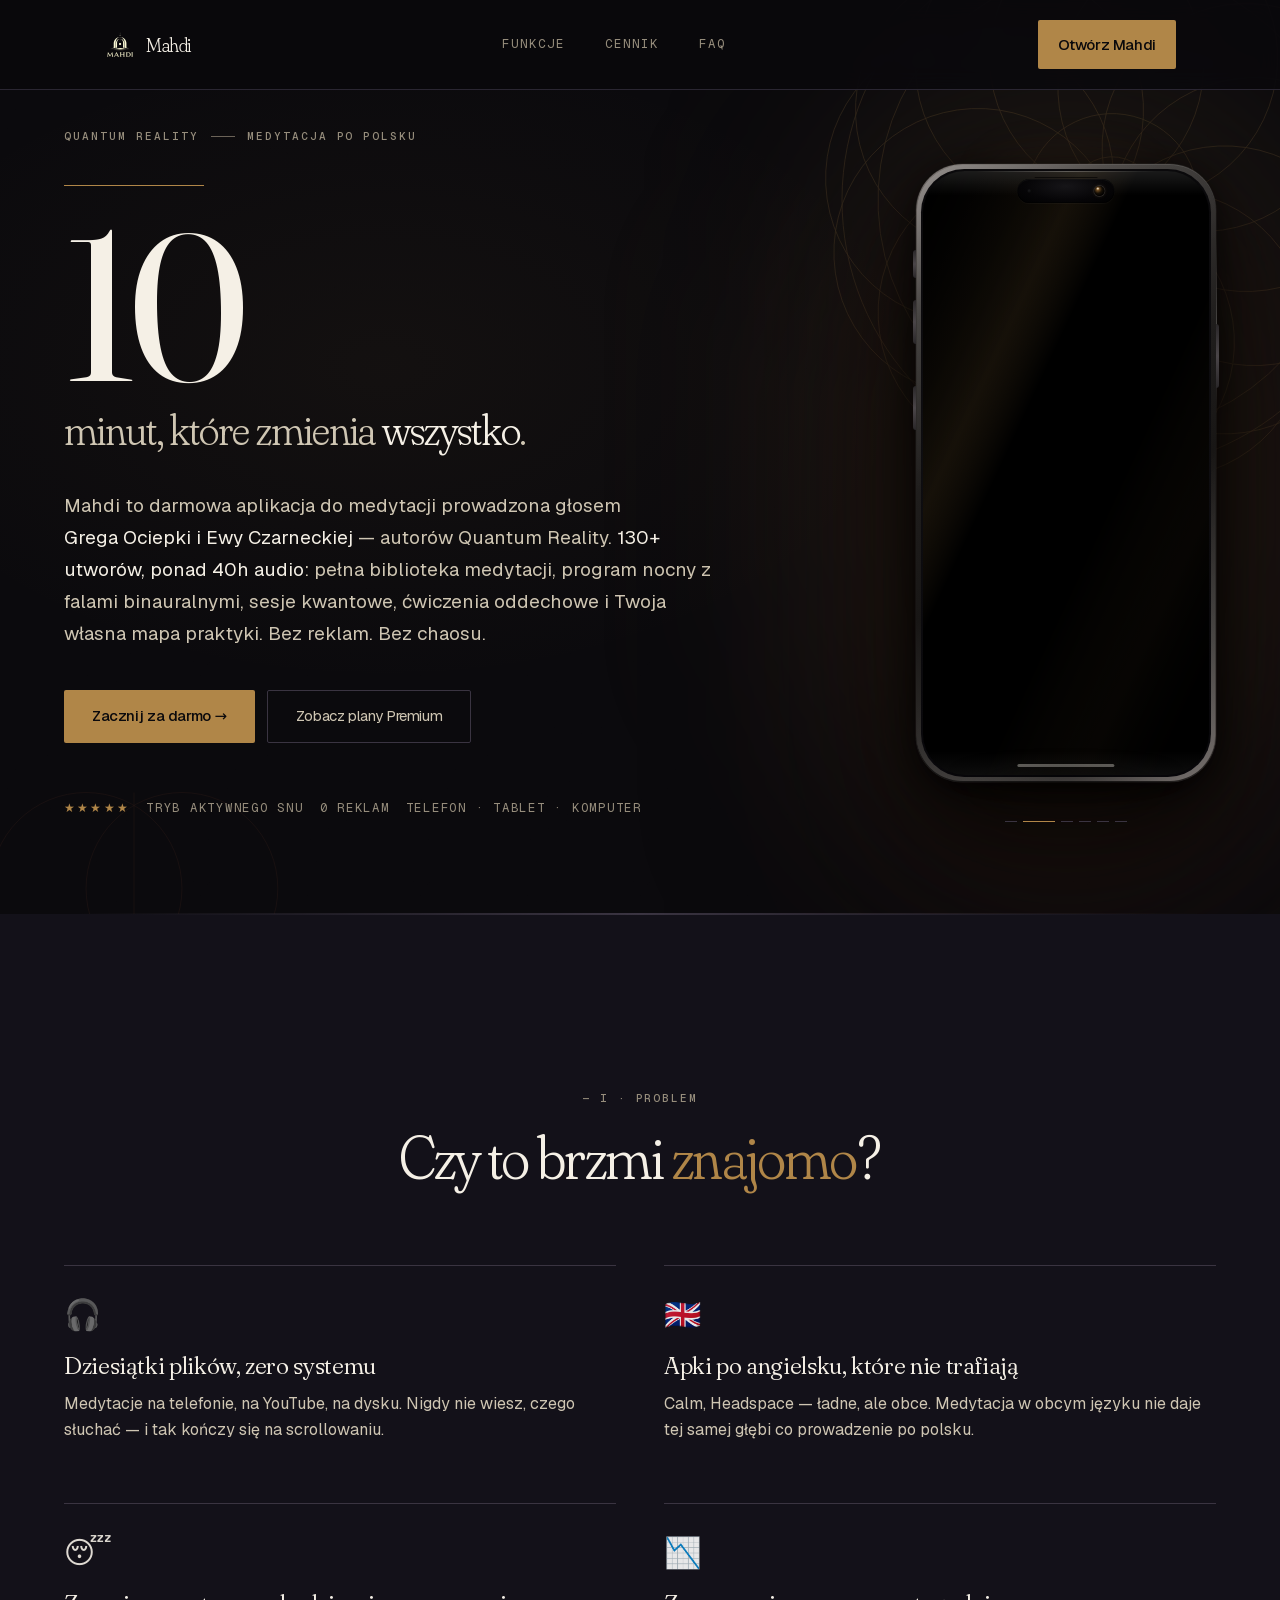
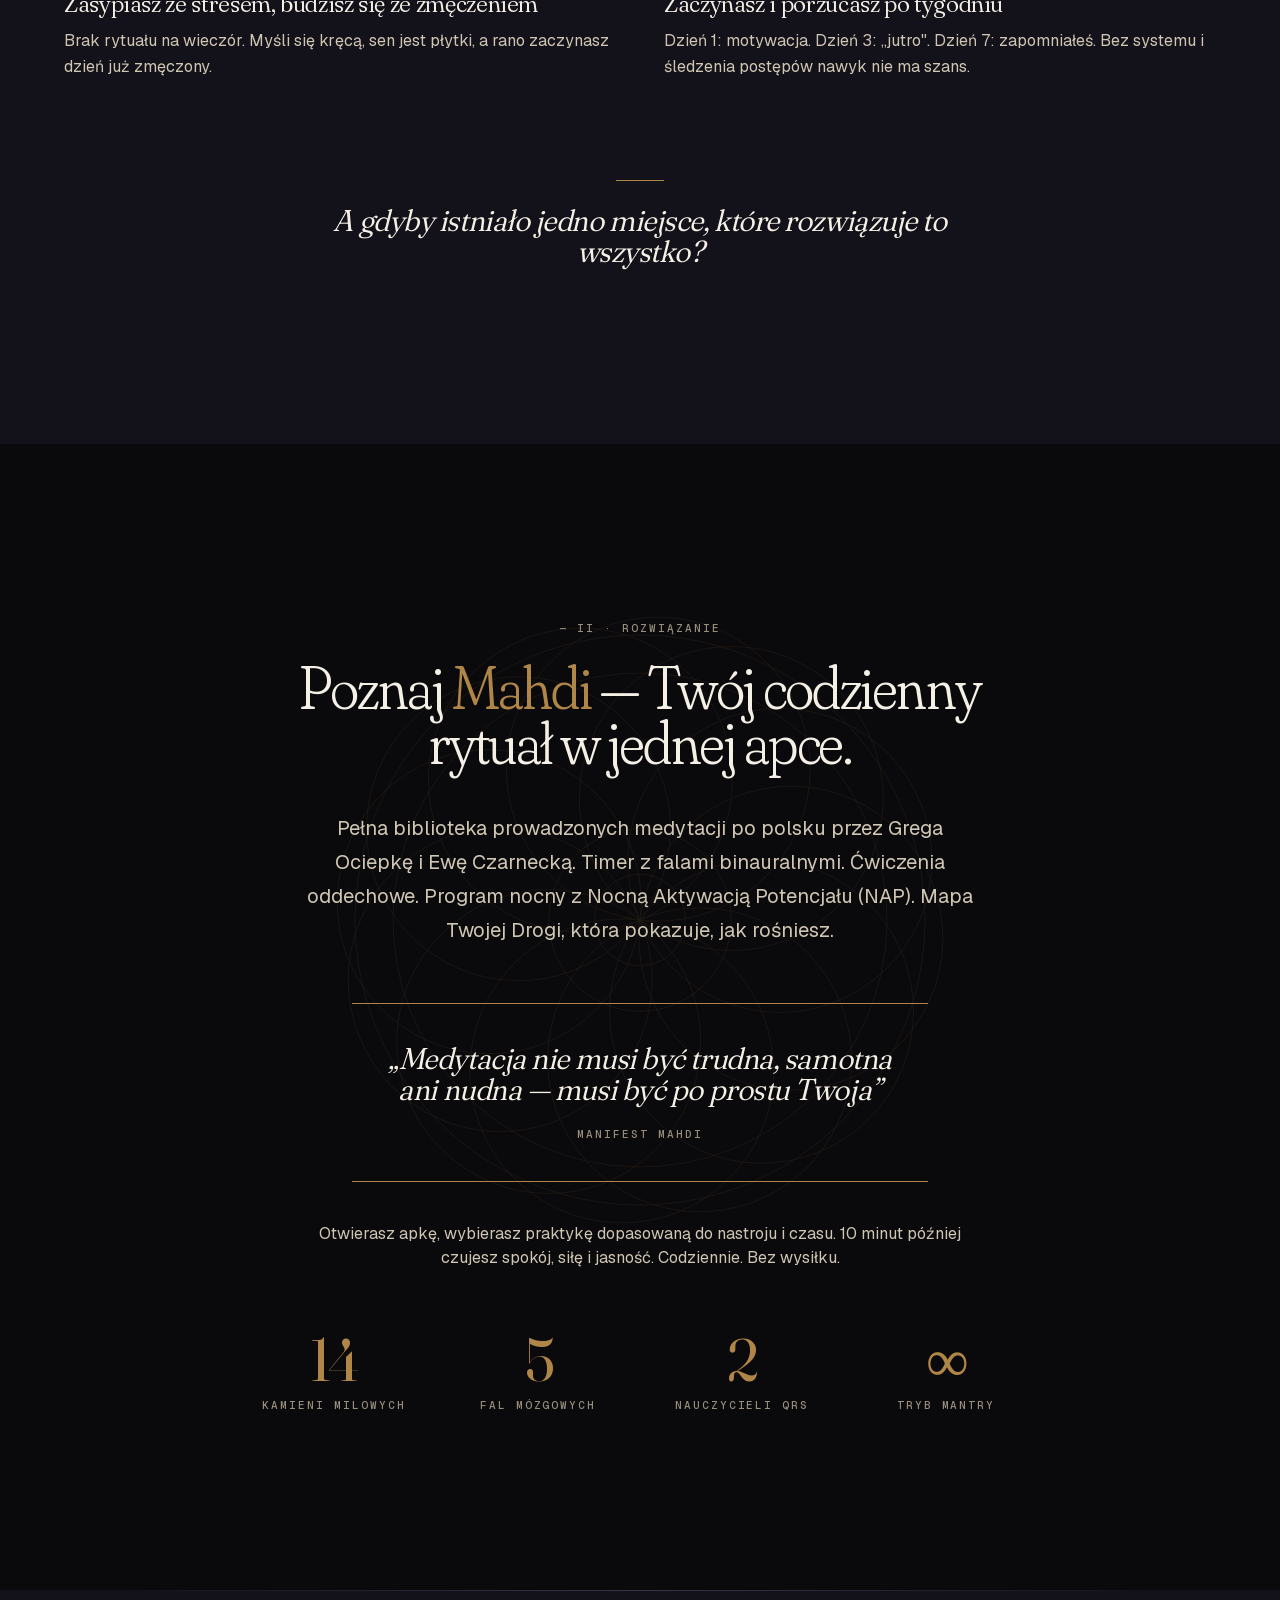
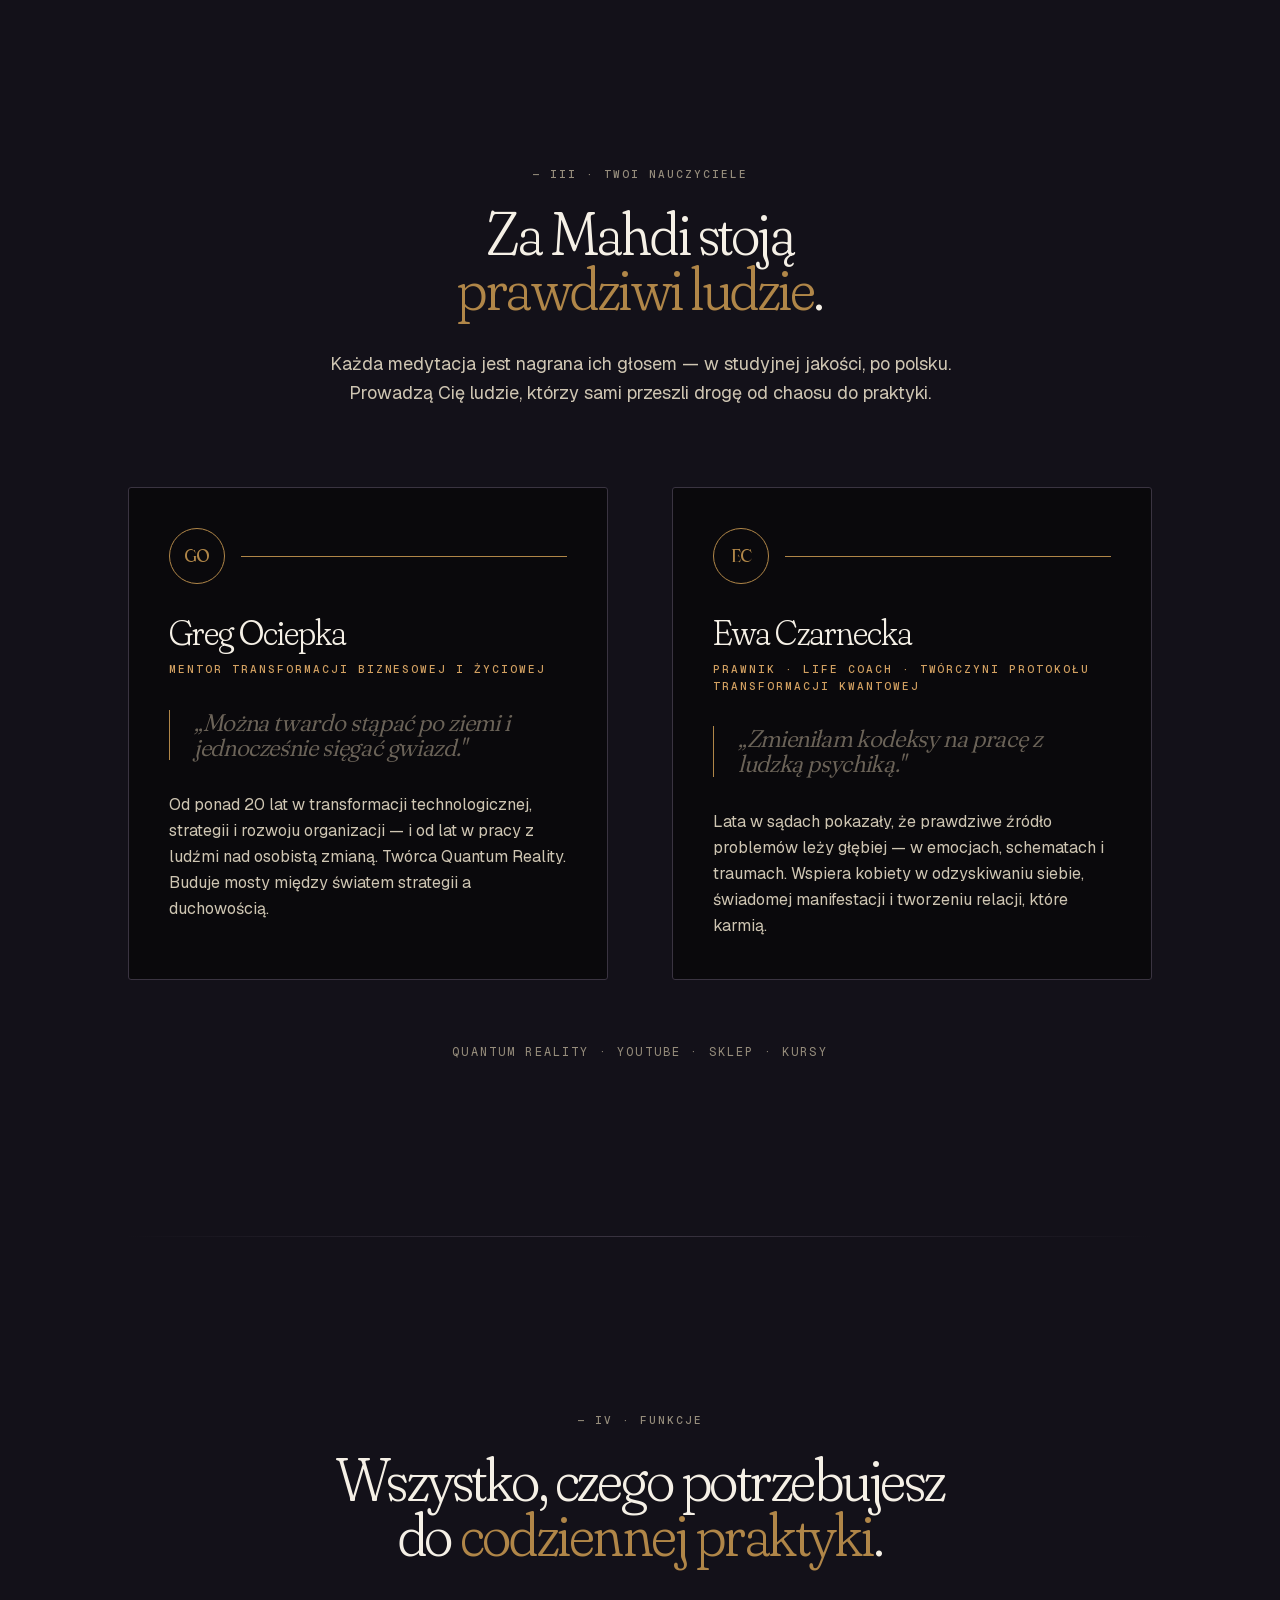
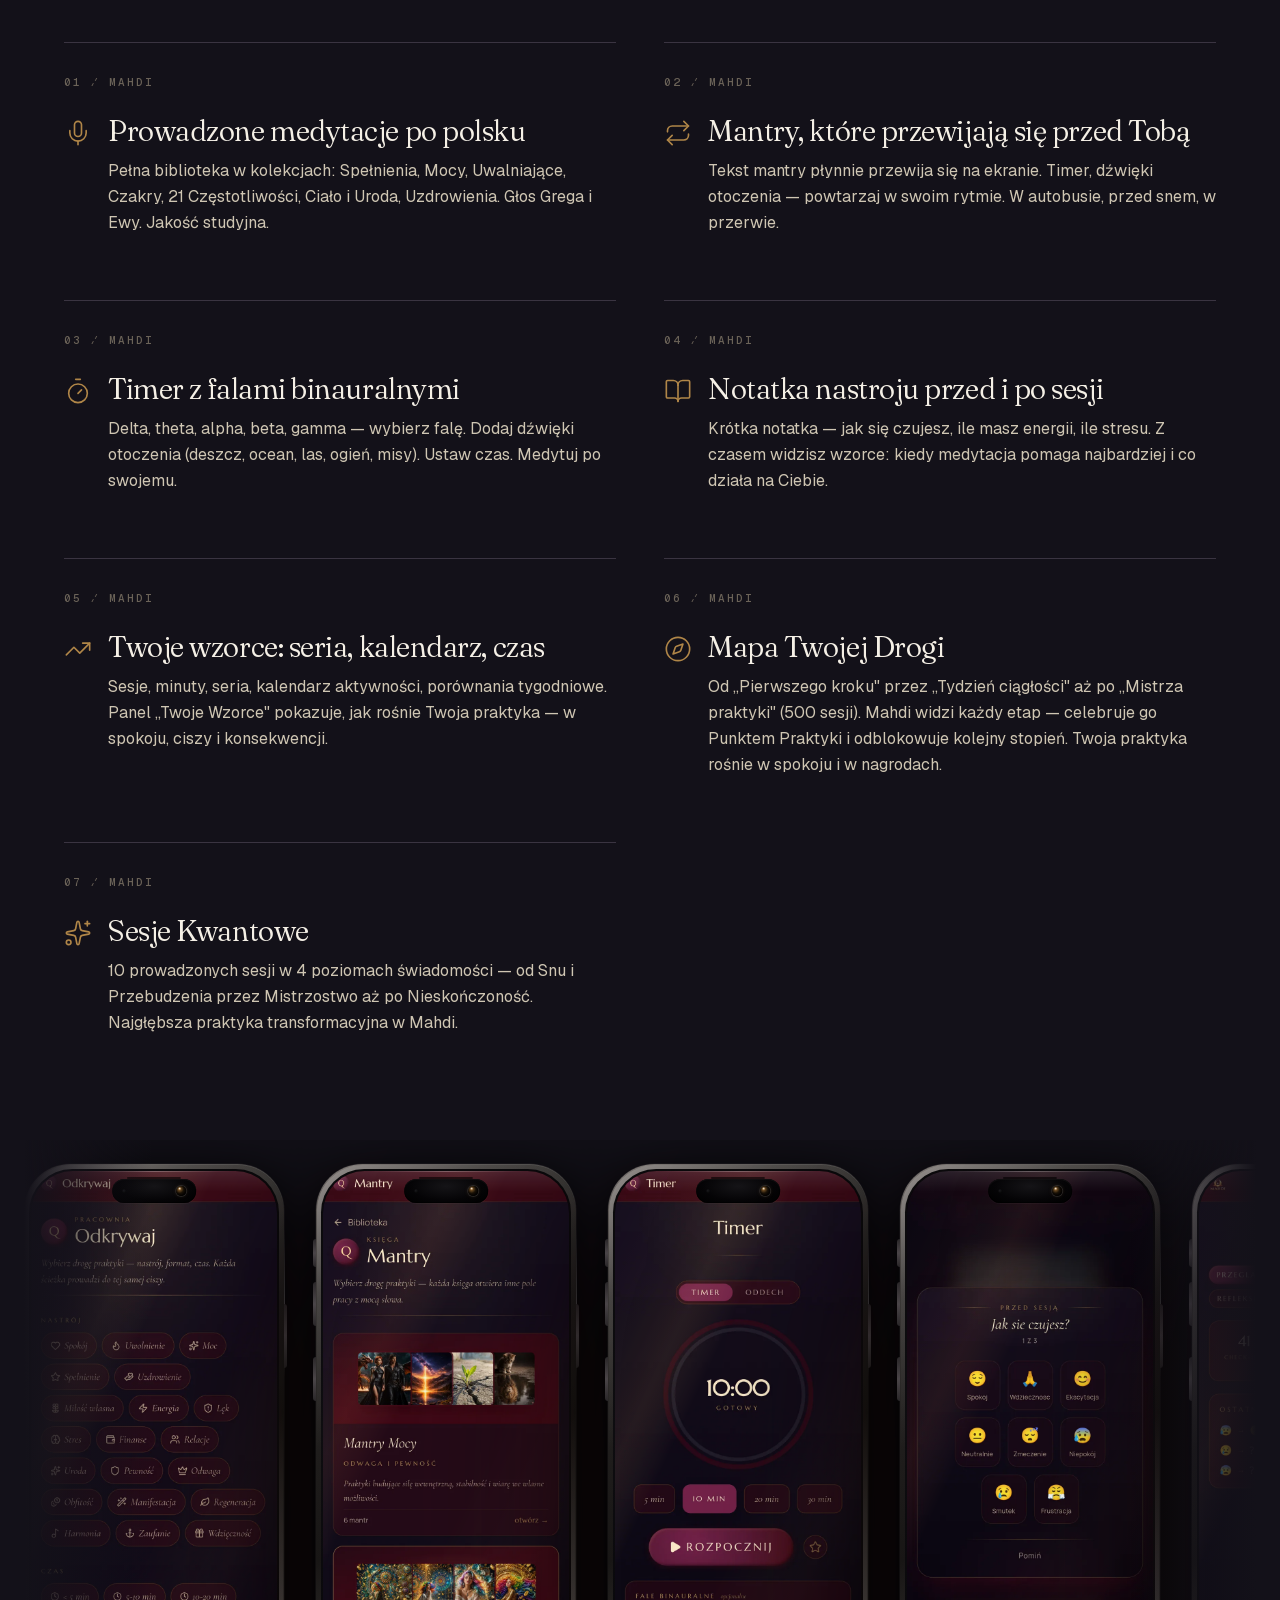
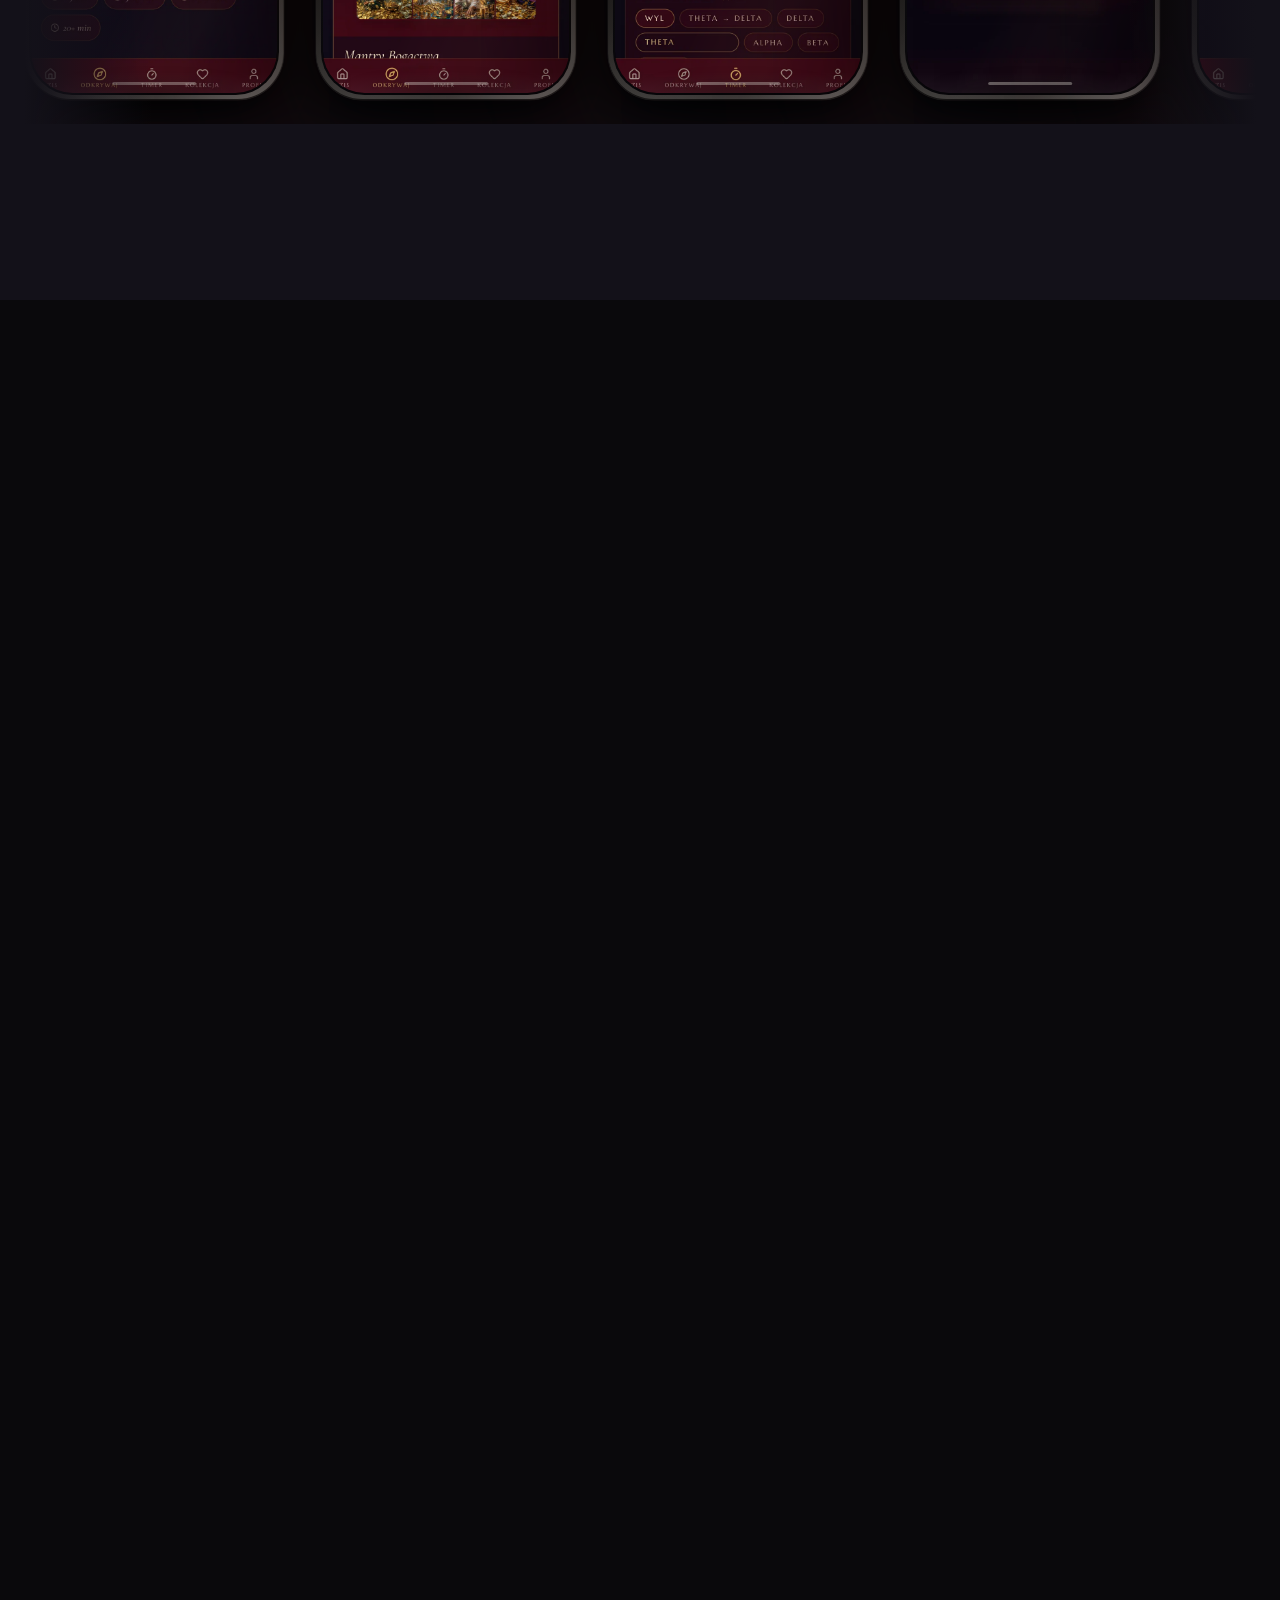
==== commit 34af1e7f: "Deploy 69fffc06e47403b60004817500a766e61d61f70e xvcgreg/mahdi-landing@69fffc06e47403b60004817500a766" ====
--- a/index.html
+++ b/index.html
@@ -1,5 +1,5 @@
-<!DOCTYPE html><!--ZmlKc3QEcscUWejuomS8i--><html lang="pl" class="fraunces_9da4d2c6-module__Jzuq2q__variable geist_51854a72-module__j24gOa__variable geist_mono_f69f5a8c-module__qqQczG__variable"><head><meta charSet="utf-8"/><meta name="viewport" content="width=device-width, initial-scale=1"/><link rel="preload" href="/_next/static/media/5307092570128b5a-s.p.3c97c9fa.woff2" as="font" crossorigin="" type="font/woff2"/><link rel="preload" href="/_next/static/media/7178b3e590c64307-s.p.55554cd0.woff2" as="font" crossorigin="" type="font/woff2"/><link rel="preload" href="/_next/static/media/797e433ab948586e-s.p.479bea2b.woff2" as="font" crossorigin="" type="font/woff2"/><link rel="preload" href="/_next/static/media/b67966e0b83b2cd0-s.p.85e63c96.woff2" as="font" crossorigin="" type="font/woff2"/><link rel="preload" href="/_next/static/media/bbc41e54d2fcbd21-s.p.d1207556.woff2" as="font" crossorigin="" type="font/woff2"/><link rel="preload" href="/_next/static/media/caa3a2e1cccd8315-s.p.3b6cae6d.woff2" as="font" crossorigin="" type="font/woff2"/><link rel="preload" href="/images/screen-home.webp" as="image" type="image/webp" fetchPriority="high"/><link rel="stylesheet" href="/_next/static/chunks/68827ba26a0d5e43.css" data-precedence="next"/><link rel="preload" as="script" fetchPriority="low" href="/_next/static/chunks/ca25542ef5a14c79.js"/><script src="/_next/static/chunks/5faeea72d2e78ff5.js" async=""></script><script src="/_next/static/chunks/4911410e5153f0d7.js" async=""></script><script src="/_next/static/chunks/4b4dbe1801e33ac5.js" async=""></script><script src="/_next/static/chunks/turbopack-3bebe8fcadf4e27f.js" async=""></script><script src="/_next/static/chunks/b870dc9e2b7357a5.js" async=""></script><script src="/_next/static/chunks/33074d3ff5d0cd2d.js" async=""></script><script src="/_next/static/chunks/c4d90098b4abc498.js" async=""></script><script src="/_next/static/chunks/cf40915216cac54a.js" async=""></script><script src="/_next/static/chunks/ef0920c564e08b2f.js" async=""></script><link rel="preload" as="image" href="/images/screen-home.webp" type="image/webp" fetchPriority="high"/><meta name="next-size-adjust" content=""/><title>Mahdi — Aplikacja do Medytacji po Polsku | Quantum Reality</title><meta name="description" content="Pełna biblioteka prowadzonych medytacji po polsku, mantry, fale binauralne, program nocny z NAP i subliminalami, ćwiczenia oddechowe i mapa Twojej praktyki. Bez reklam. Zacznij za darmo."/><meta name="author" content="Quantum Reality"/><meta name="keywords" content="medytacja,darmowa aplikacja do medytacji,aplikacja do medytacji po polsku,aplikacja medytacyjna,medytacja po polsku,mantry,fale binauralne,medytacja na sen,oddech,quantum reality,mahdi"/><meta name="robots" content="index, follow"/><link rel="canonical" href="https://trymahdi.app/"/><meta property="og:title" content="Mahdi — Twoje 10 minut, które zmienia wszystko."/><meta property="og:description" content="Prowadzone medytacje po polsku. Mantry. Program nocny z NAP. Timer z falami binauralnymi. Mapa Twojej Drogi. Zacznij za darmo."/><meta property="og:url" content="https://trymahdi.app/"/><meta property="og:site_name" content="Mahdi"/><meta property="og:locale" content="pl_PL"/><meta property="og:image" content="https://trymahdi.app/og-image.jpg"/><meta property="og:image:width" content="1200"/><meta property="og:image:height" content="630"/><meta property="og:type" content="website"/><meta name="twitter:card" content="summary_large_image"/><meta name="twitter:title" content="Mahdi — Twoje 10 minut, które zmienia wszystko."/><meta name="twitter:description" content="Prowadzone medytacje po polsku. Sen, oddech, fale binauralne. Bez reklam. Zacznij za darmo."/><meta name="twitter:image" content="https://trymahdi.app/og-image.jpg"/><link rel="icon" href="/icon.png?icon.0d290038.png" sizes="512x512" type="image/png"/><link rel="apple-touch-icon" href="/apple-icon.png?apple-icon.e75f581e.png" sizes="180x180" type="image/png"/><script>(function(w,d,s,l,i){w[l]=w[l]||[];w[l].push({'gtm.start':
+<!DOCTYPE html><!--SSBbgJ0VZZ9EPSKSWgUFq--><html lang="pl" class="fraunces_9da4d2c6-module__Jzuq2q__variable geist_51854a72-module__j24gOa__variable geist_mono_f69f5a8c-module__qqQczG__variable"><head><meta charSet="utf-8"/><meta name="viewport" content="width=device-width, initial-scale=1"/><link rel="preload" href="/_next/static/media/5307092570128b5a-s.p.3c97c9fa.woff2" as="font" crossorigin="" type="font/woff2"/><link rel="preload" href="/_next/static/media/7178b3e590c64307-s.p.55554cd0.woff2" as="font" crossorigin="" type="font/woff2"/><link rel="preload" href="/_next/static/media/797e433ab948586e-s.p.479bea2b.woff2" as="font" crossorigin="" type="font/woff2"/><link rel="preload" href="/_next/static/media/b67966e0b83b2cd0-s.p.85e63c96.woff2" as="font" crossorigin="" type="font/woff2"/><link rel="preload" href="/_next/static/media/bbc41e54d2fcbd21-s.p.d1207556.woff2" as="font" crossorigin="" type="font/woff2"/><link rel="preload" href="/_next/static/media/caa3a2e1cccd8315-s.p.3b6cae6d.woff2" as="font" crossorigin="" type="font/woff2"/><link rel="preload" href="/images/screen-home.webp" as="image" type="image/webp" fetchPriority="high"/><link rel="stylesheet" href="/_next/static/chunks/68827ba26a0d5e43.css" data-precedence="next"/><link rel="preload" as="script" fetchPriority="low" href="/_next/static/chunks/ca25542ef5a14c79.js"/><script src="/_next/static/chunks/5faeea72d2e78ff5.js" async=""></script><script src="/_next/static/chunks/4911410e5153f0d7.js" async=""></script><script src="/_next/static/chunks/4b4dbe1801e33ac5.js" async=""></script><script src="/_next/static/chunks/turbopack-3bebe8fcadf4e27f.js" async=""></script><script src="/_next/static/chunks/773355c01509ed09.js" async=""></script><script src="/_next/static/chunks/33074d3ff5d0cd2d.js" async=""></script><script src="/_next/static/chunks/c4d90098b4abc498.js" async=""></script><script src="/_next/static/chunks/cf40915216cac54a.js" async=""></script><script src="/_next/static/chunks/ef0920c564e08b2f.js" async=""></script><link rel="preload" as="image" href="/images/screen-home.webp" type="image/webp" fetchPriority="high"/><meta name="next-size-adjust" content=""/><title>Mahdi — Aplikacja do Medytacji po Polsku | Quantum Reality</title><meta name="description" content="Pełna biblioteka prowadzonych medytacji po polsku, mantry, fale binauralne, program nocny z NAP i subliminalami, ćwiczenia oddechowe i mapa Twojej praktyki. Bez reklam. Zacznij za darmo."/><meta name="author" content="Quantum Reality"/><meta name="keywords" content="medytacja,darmowa aplikacja do medytacji,aplikacja do medytacji po polsku,aplikacja medytacyjna,medytacja po polsku,mantry,fale binauralne,medytacja na sen,oddech,quantum reality,mahdi"/><meta name="robots" content="index, follow"/><link rel="canonical" href="https://trymahdi.app/"/><meta property="og:title" content="Mahdi — Twoje 10 minut, które zmienia wszystko."/><meta property="og:description" content="Prowadzone medytacje po polsku. Mantry. Program nocny z NAP. Timer z falami binauralnymi. Mapa Twojej Drogi. Zacznij za darmo."/><meta property="og:url" content="https://trymahdi.app/"/><meta property="og:site_name" content="Mahdi"/><meta property="og:locale" content="pl_PL"/><meta property="og:image" content="https://trymahdi.app/og-image.jpg"/><meta property="og:image:width" content="1200"/><meta property="og:image:height" content="630"/><meta property="og:type" content="website"/><meta name="twitter:card" content="summary_large_image"/><meta name="twitter:title" content="Mahdi — Twoje 10 minut, które zmienia wszystko."/><meta name="twitter:description" content="Prowadzone medytacje po polsku. Sen, oddech, fale binauralne. Bez reklam. Zacznij za darmo."/><meta name="twitter:image" content="https://trymahdi.app/og-image.jpg"/><link rel="icon" href="/icon.png?icon.0d290038.png" sizes="512x512" type="image/png"/><link rel="apple-touch-icon" href="/apple-icon.png?apple-icon.e75f581e.png" sizes="180x180" type="image/png"/><script>(function(w,d,s,l,i){w[l]=w[l]||[];w[l].push({'gtm.start':
 new Date().getTime(),event:'gtm.js'});var f=d.getElementsByTagName(s)[0],
 j=d.createElement(s),dl=l!='dataLayer'?'&l='+l:'';j.async=true;j.src=
 'https://www.googletagmanager.com/gtm.js?id='+i+dl;f.parentNode.insertBefore(j,f);
-})(window,document,'script','dataLayer','GTM-K6W84568');</script><script src="/_next/static/chunks/a6dad97d9634a72d.js" noModule=""></script></head><body class="font-body antialiased"><div hidden=""><!--$--><!--/$--></div><noscript><iframe src="https://www.googletagmanager.com/ns.html?id=GTM-K6W84568" height="0" width="0" style="display:none;visibility:hidden"></iframe></noscript><nav class="fixed top-0 left-0 right-0 z-50 transition-all duration-500 bg-transparent"><div class="max-w-6xl mx-auto flex items-center justify-between px-6 md:px-10 py-5"><a class="flex items-center gap-2.5 group" href="/"><img alt="Mahdi" loading="lazy" width="32" height="32" decoding="async" data-nimg="1" class="rounded-md" style="color:transparent" src="/images/mahdi-logo.webp"/><span class="font-display text-xl text-bone group-hover:text-ochre-glow transition-colors duration-500">Mahdi</span></a><div class="hidden md:flex items-center gap-10"><a href="#features" class="font-mono text-[0.78rem] uppercase tracking-[0.16em] text-bone-muted hover:text-bone transition-colors duration-300">Funkcje</a><a href="#pricing" class="font-mono text-[0.78rem] uppercase tracking-[0.16em] text-bone-muted hover:text-bone transition-colors duration-300">Cennik</a><a href="#faq" class="font-mono text-[0.78rem] uppercase tracking-[0.16em] text-bone-muted hover:text-bone transition-colors duration-300">FAQ</a></div><a href="https://mahdi.quantumreality.space/?utm_source=trymahdi&amp;utm_medium=web&amp;utm_campaign=launch" class="bg-ochre text-ink-deep hover:bg-ochre-glow font-medium px-7 py-3.5 rounded-[2px] transition-all duration-500 hover:shadow-[0_0_40px_rgba(176,134,72,0.35)] tracking-tight inline-flex items-center justify-center text-[0.94rem] text-sm px-4 md:px-5 py-2.5 whitespace-nowrap" target="_blank" rel="noopener noreferrer"><span class="md:hidden">Otwórz</span><span class="hidden md:inline">Otwórz Mahdi</span></a></div></nav><main><section class="relative min-h-[100svh] flex items-center bg-ink-deep overflow-hidden px-6 md:px-10 pt-32 pb-24"><div aria-hidden="true" class="pointer-events-none absolute inset-0 z-[1] " style="opacity:0.05;mix-blend-mode:overlay;background-image:url(&quot;data:image/svg+xml,%3Csvg xmlns=&#x27;http://www.w3.org/2000/svg&#x27; width=&#x27;220&#x27; height=&#x27;220&#x27;%3E%3Cfilter id=&#x27;n&#x27;%3E%3CfeTurbulence type=&#x27;fractalNoise&#x27; baseFrequency=&#x27;0.85&#x27; numOctaves=&#x27;2&#x27; stitchTiles=&#x27;stitch&#x27;/%3E%3CfeColorMatrix values=&#x27;0 0 0 0 1 0 0 0 0 1 0 0 0 0 1 0 0 0 0.55 0&#x27;/%3E%3C/filter%3E%3Crect width=&#x27;100%25&#x27; height=&#x27;100%25&#x27; filter=&#x27;url(%23n)&#x27;/%3E%3C/svg%3E&quot;)"></div><div aria-hidden="true" class="absolute -top-40 -right-48 text-ochre pointer-events-none"><svg width="720" height="720" viewBox="0 0 400 400" fill="none" stroke="currentColor" stroke-width="0.4" style="opacity:0.22" aria-hidden="true"><g style="transform-origin:50% 50%;transform:none;transform-box:fill-box"><circle cx="200" cy="200" r="150"></circle><circle cx="200" cy="200" r="130"></circle><circle cx="200" cy="120" r="80" opacity="0" pathLength="1" stroke-dashoffset="0" stroke-dasharray="0 1"></circle><circle cx="240" cy="130.7179676972449" r="80" opacity="0" pathLength="1" stroke-dashoffset="0" stroke-dasharray="0 1"></circle><circle cx="269.28203230275506" cy="160" r="80" opacity="0" pathLength="1" stroke-dashoffset="0" stroke-dasharray="0 1"></circle><circle cx="280" cy="200" r="80" opacity="0" pathLength="1" stroke-dashoffset="0" stroke-dasharray="0 1"></circle><circle cx="269.2820323027551" cy="240" r="80" opacity="0" pathLength="1" stroke-dashoffset="0" stroke-dasharray="0 1"></circle><circle cx="240" cy="269.2820323027551" r="80" opacity="0" pathLength="1" stroke-dashoffset="0" stroke-dasharray="0 1"></circle><circle cx="200" cy="280" r="80" opacity="0" pathLength="1" stroke-dashoffset="0" stroke-dasharray="0 1"></circle><circle cx="160" cy="269.28203230275506" r="80" opacity="0" pathLength="1" stroke-dashoffset="0" stroke-dasharray="0 1"></circle><circle cx="130.71796769724492" cy="240.00000000000003" r="80" opacity="0" pathLength="1" stroke-dashoffset="0" stroke-dasharray="0 1"></circle><circle cx="120" cy="200" r="80" opacity="0" pathLength="1" stroke-dashoffset="0" stroke-dasharray="0 1"></circle><circle cx="130.71796769724492" cy="160" r="80" opacity="0" pathLength="1" stroke-dashoffset="0" stroke-dasharray="0 1"></circle><circle cx="159.99999999999997" cy="130.71796769724492" r="80" opacity="0" pathLength="1" stroke-dashoffset="0" stroke-dasharray="0 1"></circle><circle cx="200" cy="200" r="48"></circle><circle cx="200" cy="200" r="24"></circle></g></svg></div><div aria-hidden="true" class="absolute -bottom-32 -left-24 text-copper pointer-events-none"><svg width="460" height="306.82" viewBox="0 0 320 320" fill="none" stroke="currentColor" stroke-width="0.5" style="opacity:0.18" aria-hidden="true"><circle cx="110" cy="160" r="100" opacity="0" pathLength="1" stroke-dashoffset="0" stroke-dasharray="0 1"></circle><circle cx="210" cy="160" r="100" opacity="0" pathLength="1" stroke-dashoffset="0" stroke-dasharray="0 1"></circle><path d="M 160 60 L 160 260" pathLength="1" stroke-dashoffset="0" stroke-dasharray="0 1"></path></svg></div><div aria-hidden="true" class="absolute inset-0 pointer-events-none" style="background:radial-gradient(ellipse 60% 50% at 30% 40%, rgba(176, 134, 72, 0.05), transparent 70%)"></div><div class="max-w-6xl mx-auto w-full relative z-10"><div class="grid grid-cols-1 md:grid-cols-12 gap-x-12 gap-y-20 items-center"><div class="md:col-span-7 relative"><div class="font-eyebrow text-bone-muted mb-10 flex items-center gap-3 flex-wrap" style="opacity:0;filter:blur(10px);transform:translateY(40px)"><span>Quantum Reality</span><span class="w-6 h-px bg-bone-soft"></span><span>medytacja po polsku</span></div><div class="h-px w-full bg-ochre origin-left mb-8 max-w-[140px]" aria-hidden="true" style="transform:scaleX(0)"></div><h1 class="text-bone leading-none" style="opacity:0;filter:blur(10px);transform:translateY(40px)"><span class="font-display-tight block text-[6rem] sm:text-[8rem] md:text-[13rem] leading-[0.82] -tracking-[0.045em] text-bone">10</span><span class="font-display block text-2xl md:text-[2.7rem] text-bone-dim mt-4 -tracking-[0.018em] leading-[1.1] max-w-[20ch]">minut, które zmienia <span class="text-bone">wszystko</span>.</span></h1><p class="text-bone-dim text-lg md:text-[1.18rem] max-w-2xl mt-10 leading-[1.7]" style="opacity:0;filter:blur(10px);transform:translateY(40px)">Mahdi to darmowa aplikacja do medytacji prowadzona głosem<!-- --> <span class="text-bone">Grega Ociepki i Ewy Czarneckiej</span> <!-- -->— autorów Quantum Reality. <span class="text-bone">130+ utworów, ponad 40h audio</span>: pełna biblioteka medytacji, program nocny z falami binauralnymi, sesje kwantowe, ćwiczenia oddechowe i Twoja własna mapa praktyki. Bez reklam. Bez chaosu.</p><div class="flex flex-wrap gap-3 mt-10" style="opacity:0;filter:blur(10px);transform:translateY(40px)"><a href="https://mahdi.quantumreality.space/?utm_source=trymahdi&amp;utm_medium=web&amp;utm_campaign=launch" class="bg-ochre text-ink-deep hover:bg-ochre-glow font-medium px-7 py-3.5 rounded-[2px] transition-all duration-500 hover:shadow-[0_0_40px_rgba(176,134,72,0.35)] tracking-tight inline-flex items-center justify-center text-[0.94rem] " target="_blank" rel="noopener noreferrer">Zacznij za darmo →</a><a href="#pricing" class="border border-ink-rule text-bone-dim hover:border-ochre hover:text-bone px-7 py-3.5 rounded-[2px] transition-all duration-500 tracking-tight inline-flex items-center justify-center text-[0.94rem] ">Zobacz plany Premium</a></div><div class="mt-14 flex items-center gap-x-4 gap-y-2 text-[0.7rem] md:text-[0.78rem] text-bone-muted font-mono flex-wrap" style="opacity:0;filter:blur(10px);transform:translateY(40px)"><span class="text-ochre tracking-[0.18em]">★★★★★</span><span class="uppercase tracking-[0.14em]">Tryb Aktywnego Snu</span><span class="uppercase tracking-[0.14em]">0 reklam</span><span class="uppercase tracking-[0.14em] basis-full md:basis-auto">Telefon · Tablet · Komputer</span></div></div><div class="md:col-span-5 flex justify-center md:justify-end items-center" style="opacity:0;filter:blur(8px);transform:translateX(60px)"><div class="relative"><div class="relative "><div aria-hidden="true" class="absolute -inset-16 rounded-full bg-ochre/[0.18] blur-[120px] animate-glow-pulse pointer-events-none"></div><div aria-hidden="true" class="absolute -inset-3 rounded-[3.4rem] pointer-events-none" style="background:radial-gradient(ellipse 60% 80% at 50% 50%, rgba(208,160,97,0.32) 0%, transparent 75%);filter:blur(20px)"></div><div class="relative w-[260px] md:w-[300px] aspect-[358/738] mx-auto" style="filter:drop-shadow(0 8px 16px rgba(0,0,0,0.6)) drop-shadow(0 30px 50px rgba(0,0,0,0.7)) drop-shadow(0 80px 100px rgba(20,8,2,0.55))"><div class="absolute inset-0 rounded-[2.9rem] p-[5px]" style="background:linear-gradient(150deg, #6f6864 0%, #3d3a38 18%, #1f1d1c 42%, #181615 58%, #3a3735 82%, #5a5350 100%);box-shadow:0 0 0 0.5px rgba(255,255,255,0.08), inset 0 1px 0 rgba(255,255,255,0.12), inset 0 -1px 0 rgba(0,0,0,0.6)"><div aria-hidden="true" class="absolute inset-[1px] rounded-[2.85rem] pointer-events-none" style="background:linear-gradient(140deg, rgba(255,255,255,0.28) 0%, rgba(255,255,255,0.06) 18%, transparent 38%, transparent 62%, rgba(255,255,255,0.08) 84%, rgba(255,255,255,0.16) 100%)"></div><div aria-hidden="true" class="absolute top-[3%] left-[8%] w-[28%] h-[18%] pointer-events-none" style="background:radial-gradient(ellipse at center, rgba(255,255,255,0.22) 0%, rgba(255,255,255,0.06) 35%, transparent 70%);filter:blur(2px)"></div><div aria-hidden="true" class="absolute top-[12%] -right-px w-[1.5px] h-[28%] rounded-r-md pointer-events-none" style="background:linear-gradient(180deg, transparent 0%, rgba(255,255,255,0.22) 50%, transparent 100%)"></div><div aria-hidden="true" class="absolute bottom-[2%] left-[20%] right-[20%] h-[1px] pointer-events-none" style="background:linear-gradient(90deg, transparent 0%, rgba(255,255,255,0.18) 50%, transparent 100%)"></div><div class="relative w-full h-full rounded-[2.7rem] p-[2px]" style="background:linear-gradient(180deg, #0a090b 0%, #0e0d10 50%, #08070a 100%)"><div class="relative w-full h-full rounded-[2.6rem] overflow-hidden bg-black"><img src="/images/screen-home.webp" alt="Mahdi — Twój dzisiaj" class="absolute inset-0 w-full h-full object-cover" loading="eager" draggable="false" style="opacity:0;transform:scale(1.04)"/><div aria-hidden="true" class="absolute inset-0 z-[5] pointer-events-none mix-blend-overlay opacity-[0.18]" style="background-image:repeating-linear-gradient(0deg, rgba(0,0,0,0.4) 0px, rgba(0,0,0,0.4) 0.5px, transparent 0.5px, transparent 2px)"></div><div aria-hidden="true" class="absolute inset-0 z-[6] pointer-events-none" style="background:linear-gradient(180deg, rgba(255,255,255,0.10) 0%, transparent 4%, transparent 96%, rgba(255,255,255,0.05) 100%)"></div><div aria-hidden="true" class="absolute top-[8px] left-1/2 -translate-x-1/2 w-[34%] h-[24px] rounded-full z-20 flex items-center justify-between px-2.5" style="background:radial-gradient(ellipse at 50% 30%, #161518 0%, #060507 60%, #000 100%);box-shadow:inset 0 1px 1px rgba(255,255,255,0.06), inset 0 0 0 0.5px rgba(0,0,0,1), 0 1px 1.5px rgba(255,255,255,0.04)"><span class="block w-[4px] h-[4px] rounded-full" style="background:radial-gradient(circle at 40% 40%, #1a1a1d 0%, #050505 80%)"></span><span class="relative block w-[10px] h-[10px] rounded-full" style="background:radial-gradient(circle at 32% 28%, #c89a5c 0%, #6a4a22 18%, #1a1208 45%, #050302 75%, #000 100%);box-shadow:0 0 0 1px rgba(255,255,255,0.10), inset 0 0 3px rgba(0,0,0,0.9), 0 0 4px rgba(208,160,97,0.18)"><span aria-hidden="true" class="absolute top-[1px] left-[2px] w-[3px] h-[3px] rounded-full" style="background:radial-gradient(circle, rgba(255,255,255,0.85) 0%, rgba(255,220,180,0.3) 50%, transparent 100%)"></span></span></div><div aria-hidden="true" class="absolute inset-0 z-10 pointer-events-none bg-gradient-to-br from-transparent via-ochre/[0.22] to-transparent" style="mix-blend-mode:screen;-webkit-mask-image:linear-gradient(115deg, rgba(0,0,0,0) 0%, rgba(0,0,0,1) 28%, rgba(0,0,0,0) 38%, rgba(0,0,0,0) 60%, rgba(0,0,0,0.4) 78%, rgba(0,0,0,0) 92%);mask-image:linear-gradient(115deg, rgba(0,0,0,0) 0%, rgba(0,0,0,1) 28%, rgba(0,0,0,0) 38%, rgba(0,0,0,0) 60%, rgba(0,0,0,0.4) 78%, rgba(0,0,0,0) 92%)"></div><div aria-hidden="true" class="absolute top-[6px] left-1/2 -translate-x-1/2 w-[22%] h-[1.5px] rounded-full bg-black/60 z-30"></div><div aria-hidden="true" class="absolute bottom-2 left-1/2 -translate-x-1/2 w-[34%] h-[3px] rounded-full bg-bone/40 z-30"></div><div aria-hidden="true" class="absolute top-0 left-[18%] right-[18%] h-px bg-gradient-to-r from-transparent via-white/25 to-transparent z-30"></div></div></div></div><span aria-hidden="true" class="absolute top-[26%] -right-[3px] w-[3px] h-[64px] rounded-r-sm" style="background:linear-gradient(180deg, #2a2729 0%, #4a4548 50%, #2a2729 100%)"></span><span aria-hidden="true" class="absolute top-[22%] -left-[3px] w-[3px] h-[44px] rounded-l-sm" style="background:linear-gradient(180deg, #2a2729 0%, #4a4548 50%, #2a2729 100%)"></span><span aria-hidden="true" class="absolute top-[36%] -left-[3px] w-[3px] h-[44px] rounded-l-sm" style="background:linear-gradient(180deg, #2a2729 0%, #4a4548 50%, #2a2729 100%)"></span><span aria-hidden="true" class="absolute top-[14%] -left-[3px] w-[3px] h-[28px] rounded-l-sm" style="background:linear-gradient(180deg, #2a2729 0%, #4a4548 50%, #2a2729 100%)"></span></div><div aria-hidden="true" class="absolute left-1/2 -translate-x-1/2 -bottom-2 w-[78%] h-[28px] rounded-[50%] pointer-events-none" style="background:radial-gradient(ellipse at center, rgba(0,0,0,0.55) 0%, rgba(0,0,0,0.25) 35%, transparent 70%);filter:blur(8px)"></div></div><div class="absolute -bottom-10 left-0 right-0 flex items-center justify-center gap-1.5"><span aria-hidden="true" class="block h-px transition-all duration-700 ease-out w-8 bg-ochre"></span><span aria-hidden="true" class="block h-px transition-all duration-700 ease-out w-3 bg-ink-rule"></span><span aria-hidden="true" class="block h-px transition-all duration-700 ease-out w-3 bg-ink-rule"></span><span aria-hidden="true" class="block h-px transition-all duration-700 ease-out w-3 bg-ink-rule"></span><span aria-hidden="true" class="block h-px transition-all duration-700 ease-out w-3 bg-ink-rule"></span><span aria-hidden="true" class="block h-px transition-all duration-700 ease-out w-3 bg-ink-rule"></span></div></div></div></div></div><div aria-hidden="true" class="absolute bottom-0 left-1/2 -translate-x-1/2 w-[88%] h-px bg-gradient-to-r from-transparent via-ink-rule to-transparent"></div></section><section class="relative py-28 md:py-44 px-6 md:px-10 bg-ink-velvet " style="opacity:0"><div aria-hidden="true" class="absolute top-0 left-1/2 -translate-x-1/2 w-[80%] h-px bg-gradient-to-r from-transparent via-ink-rule to-transparent"></div><div class="max-w-6xl mx-auto relative"><div><span class="font-eyebrow text-bone-muted block text-center mb-6" style="opacity:0;filter:blur(10px);transform:translateY(40px)">⁠—⁠ I · Problem</span><h2 class="font-display text-4xl md:text-6xl text-bone text-center max-w-3xl mx-auto leading-[0.98]" style="opacity:0;filter:blur(14px);transform:translateY(60px)">Czy to brzmi <span class="text-ochre">znajomo</span>?</h2><div class="grid grid-cols-1 md:grid-cols-2 gap-x-12 gap-y-14 mt-20"><div class="group relative pt-8 pb-1 transition-all duration-700" style="opacity:0;filter:blur(10px);transform:translateY(40px)"><div class="absolute top-0 left-0 right-0 h-px bg-ink-rule transition-colors duration-500 group-hover:bg-bone-soft"></div><span aria-hidden="true" class="text-3xl mb-5 block opacity-90 group-hover:opacity-100 transition-opacity duration-500">🎧</span><h3 class="font-editorial text-xl md:text-2xl text-bone mb-3 leading-snug">Dziesiątki plików, zero systemu</h3><p class="text-bone-dim text-base leading-relaxed">Medytacje na telefonie, na YouTube, na dysku. Nigdy nie wiesz, czego słuchać — i tak kończy się na scrollowaniu.</p></div><div class="group relative pt-8 pb-1 transition-all duration-700" style="opacity:0;filter:blur(10px);transform:translateY(40px)"><div class="absolute top-0 left-0 right-0 h-px bg-ink-rule transition-colors duration-500 group-hover:bg-bone-soft"></div><span aria-hidden="true" class="text-3xl mb-5 block opacity-90 group-hover:opacity-100 transition-opacity duration-500">🇬🇧</span><h3 class="font-editorial text-xl md:text-2xl text-bone mb-3 leading-snug">Apki po angielsku, które nie trafiają</h3><p class="text-bone-dim text-base leading-relaxed">Calm, Headspace — ładne, ale obce. Medytacja w obcym języku nie daje tej samej głębi co prowadzenie po polsku.</p></div><div class="group relative pt-8 pb-1 transition-all duration-700" style="opacity:0;filter:blur(10px);transform:translateY(40px)"><div class="absolute top-0 left-0 right-0 h-px bg-ink-rule transition-colors duration-500 group-hover:bg-bone-soft"></div><span aria-hidden="true" class="text-3xl mb-5 block opacity-90 group-hover:opacity-100 transition-opacity duration-500">😴</span><h3 class="font-editorial text-xl md:text-2xl text-bone mb-3 leading-snug">Zasypiasz ze stresem, budzisz się ze zmęczeniem</h3><p class="text-bone-dim text-base leading-relaxed">Brak rytuału na wieczór. Myśli się kręcą, sen jest płytki, a rano zaczynasz dzień już zmęczony.</p></div><div class="group relative pt-8 pb-1 transition-all duration-700" style="opacity:0;filter:blur(10px);transform:translateY(40px)"><div class="absolute top-0 left-0 right-0 h-px bg-ink-rule transition-colors duration-500 group-hover:bg-bone-soft"></div><span aria-hidden="true" class="text-3xl mb-5 block opacity-90 group-hover:opacity-100 transition-opacity duration-500">📉</span><h3 class="font-editorial text-xl md:text-2xl text-bone mb-3 leading-snug">Zaczynasz i porzucasz po tygodniu</h3><p class="text-bone-dim text-base leading-relaxed">Dzień 1: motywacja. Dzień 3: „jutro&quot;. Dzień 7: zapomniałeś. Bez systemu i śledzenia postępów nawyk nie ma szans.</p></div></div><div class="mt-24 max-w-2xl mx-auto text-center" style="opacity:0;filter:blur(10px);transform:translateY(40px)"><div class="w-12 h-px bg-ochre mx-auto mb-6"></div><p class="font-editorial text-2xl md:text-3xl text-bone leading-snug italic">A gdyby istniało jedno miejsce, które rozwiązuje to wszystko?</p></div></div></div></section><section class="relative py-28 md:py-44 px-6 md:px-10 bg-ink-deep overflow-hidden" style="opacity:0"><div class="max-w-6xl mx-auto relative"><div aria-hidden="true" class="absolute -top-20 left-1/2 -translate-x-1/2 text-ochre pointer-events-none"><svg width="760" height="760" viewBox="0 0 400 400" fill="none" stroke="currentColor" stroke-width="0.4" style="opacity:0.12" aria-hidden="true"><g style="transform-origin:50% 50%;transform:none;transform-box:fill-box"><circle cx="200" cy="200" r="150"></circle><circle cx="200" cy="200" r="130"></circle><circle cx="200" cy="120" r="80" opacity="0" pathLength="1" stroke-dashoffset="0" stroke-dasharray="0 1"></circle><circle cx="240" cy="130.7179676972449" r="80" opacity="0" pathLength="1" stroke-dashoffset="0" stroke-dasharray="0 1"></circle><circle cx="269.28203230275506" cy="160" r="80" opacity="0" pathLength="1" stroke-dashoffset="0" stroke-dasharray="0 1"></circle><circle cx="280" cy="200" r="80" opacity="0" pathLength="1" stroke-dashoffset="0" stroke-dasharray="0 1"></circle><circle cx="269.2820323027551" cy="240" r="80" opacity="0" pathLength="1" stroke-dashoffset="0" stroke-dasharray="0 1"></circle><circle cx="240" cy="269.2820323027551" r="80" opacity="0" pathLength="1" stroke-dashoffset="0" stroke-dasharray="0 1"></circle><circle cx="200" cy="280" r="80" opacity="0" pathLength="1" stroke-dashoffset="0" stroke-dasharray="0 1"></circle><circle cx="160" cy="269.28203230275506" r="80" opacity="0" pathLength="1" stroke-dashoffset="0" stroke-dasharray="0 1"></circle><circle cx="130.71796769724492" cy="240.00000000000003" r="80" opacity="0" pathLength="1" stroke-dashoffset="0" stroke-dasharray="0 1"></circle><circle cx="120" cy="200" r="80" opacity="0" pathLength="1" stroke-dashoffset="0" stroke-dasharray="0 1"></circle><circle cx="130.71796769724492" cy="160" r="80" opacity="0" pathLength="1" stroke-dashoffset="0" stroke-dasharray="0 1"></circle><circle cx="159.99999999999997" cy="130.71796769724492" r="80" opacity="0" pathLength="1" stroke-dashoffset="0" stroke-dasharray="0 1"></circle><circle cx="200" cy="200" r="48"></circle><circle cx="200" cy="200" r="24"></circle></g></svg></div><div class="relative z-10 max-w-3xl mx-auto text-center"><span class="font-eyebrow text-bone-muted block mb-6" style="opacity:0;filter:blur(10px);transform:translateY(40px)">⁠—⁠ II · Rozwiązanie</span><h2 class="font-display text-4xl md:text-6xl text-bone leading-[0.96]" style="opacity:0;filter:blur(14px);transform:translateY(60px)">Poznaj <span class="text-ochre">Mahdi</span> — Twój codzienny rytuał w jednej apce.</h2><p class="text-bone-dim text-lg md:text-xl max-w-2xl mx-auto mt-10 leading-[1.7]" style="opacity:0;filter:blur(10px);transform:translateY(40px)">Pełna biblioteka prowadzonych medytacji po polsku przez Grega Ociepkę i Ewę Czarnecką. Timer z falami binauralnymi. Ćwiczenia oddechowe. Program nocny z Nocną Aktywacją Potencjału (NAP). Mapa Twojej Drogi, która pokazuje, jak rośniesz.</p><figure class="relative mt-14 max-w-xl mx-auto px-8 py-10" style="opacity:0;filter:blur(10px);transform:translateY(40px)"><div class="h-px w-full bg-ochre origin-left absolute top-0 left-0 right-0" aria-hidden="true" style="transform:scaleX(0)"></div><div class="h-px w-full bg-ochre origin-left absolute bottom-0 left-0 right-0" aria-hidden="true" style="transform:scaleX(0)"></div><blockquote class="font-editorial text-2xl md:text-3xl text-bone italic leading-snug">„Medytacja nie musi być trudna, samotna ani nudna — musi być po prostu Twoja”</blockquote><figcaption class="font-eyebrow text-bone-muted mt-5">Manifest Mahdi</figcaption></figure><p class="text-bone-dim mt-10 max-w-2xl mx-auto" style="opacity:0;filter:blur(10px);transform:translateY(40px)">Otwierasz apkę, wybierasz praktykę dopasowaną do nastroju i czasu. 10 minut później czujesz spokój, siłę i jasność. Codziennie. Bez wysiłku.</p><div class="mt-16 grid grid-cols-2 md:grid-cols-4 gap-6 md:gap-12" style="opacity:0;filter:blur(10px);transform:translateY(40px)"><div class="text-center"><span class="font-display-tight block text-5xl md:text-6xl text-ochre leading-none">14</span><span class="font-eyebrow text-bone-muted mt-3 block">kamieni milowych</span></div><div class="text-center"><span class="font-display-tight block text-5xl md:text-6xl text-ochre leading-none">5</span><span class="font-eyebrow text-bone-muted mt-3 block">fal mózgowych</span></div><div class="text-center"><span class="font-display-tight block text-5xl md:text-6xl text-ochre leading-none">2</span><span class="font-eyebrow text-bone-muted mt-3 block">nauczycieli QRS</span></div><div class="text-center"><span class="font-display-tight block text-5xl md:text-6xl text-ochre leading-none">∞</span><span class="font-eyebrow text-bone-muted mt-3 block">tryb mantry</span></div></div></div></div></section><section class="relative py-28 md:py-44 px-6 md:px-10 bg-ink-velvet " style="opacity:0"><div aria-hidden="true" class="absolute top-0 left-1/2 -translate-x-1/2 w-[80%] h-px bg-gradient-to-r from-transparent via-ink-rule to-transparent"></div><div class="max-w-6xl mx-auto relative"><div><span class="font-eyebrow text-bone-muted block text-center mb-6" style="opacity:0;filter:blur(10px);transform:translateY(40px)">⁠—⁠ III · Twoi nauczyciele</span><h2 class="font-display text-4xl md:text-6xl text-bone text-center max-w-3xl mx-auto leading-[0.98]" style="opacity:0;filter:blur(14px);transform:translateY(60px)">Za Mahdi stoją <br/><span class="text-ochre">prawdziwi ludzie</span>.</h2><p class="text-center text-bone-dim text-lg mt-8 max-w-2xl mx-auto leading-relaxed" style="opacity:0;filter:blur(10px);transform:translateY(40px)">Każda medytacja jest nagrana ich głosem — w studyjnej jakości, po polsku. Prowadzą Cię ludzie, którzy sami przeszli drogę od chaosu do praktyki.</p><div class="grid grid-cols-1 md:grid-cols-2 gap-12 md:gap-16 max-w-5xl mx-auto mt-20"><article class="relative bg-ink-deep border border-ink-rule rounded-[3px] p-10 flex flex-col" style="opacity:0;filter:blur(10px);transform:translateY(40px)"><div class="flex items-center gap-4 mb-8"><div aria-hidden="true" class="w-14 h-14 rounded-full border border-ochre flex items-center justify-center font-display-tight text-ochre text-lg tracking-wider">GO</div><div class="h-px w-full bg-ochre origin-left flex-1" aria-hidden="true" style="transform:scaleX(0)"></div></div><h3 class="font-display text-3xl md:text-4xl text-bone leading-tight">Greg Ociepka</h3><p class="font-eyebrow text-ochre-glow mt-3">Mentor transformacji biznesowej i życiowej</p><blockquote class="font-editorial italic text-2xl text-bone-soft mt-8 leading-snug border-l border-ochre pl-6">„Można twardo stąpać po ziemi i jednocześnie sięgać gwiazd.&quot;</blockquote><p class="text-bone-dim leading-relaxed mt-8">Od ponad 20 lat w transformacji technologicznej, strategii i rozwoju organizacji — i od lat w pracy z ludźmi nad osobistą zmianą. Twórca Quantum Reality. Buduje mosty między światem strategii a duchowością.</p></article><article class="relative bg-ink-deep border border-ink-rule rounded-[3px] p-10 flex flex-col" style="opacity:0;filter:blur(10px);transform:translateY(40px)"><div class="flex items-center gap-4 mb-8"><div aria-hidden="true" class="w-14 h-14 rounded-full border border-ochre flex items-center justify-center font-display-tight text-ochre text-lg tracking-wider">EC</div><div class="h-px w-full bg-ochre origin-left flex-1" aria-hidden="true" style="transform:scaleX(0)"></div></div><h3 class="font-display text-3xl md:text-4xl text-bone leading-tight">Ewa Czarnecka</h3><p class="font-eyebrow text-ochre-glow mt-3">Prawnik · Life Coach · Twórczyni Protokołu Transformacji Kwantowej</p><blockquote class="font-editorial italic text-2xl text-bone-soft mt-8 leading-snug border-l border-ochre pl-6">„Zmieniłam kodeksy na pracę z ludzką psychiką.&quot;</blockquote><p class="text-bone-dim leading-relaxed mt-8">Lata w sądach pokazały, że prawdziwe źródło problemów leży głębiej — w emocjach, schematach i traumach. Wspiera kobiety w odzyskiwaniu siebie, świadomej manifestacji i tworzeniu relacji, które karmią.</p></article></div><p class="font-mono text-bone-muted text-xs uppercase tracking-[0.18em] text-center mt-16" style="opacity:0;filter:blur(10px);transform:translateY(40px)">Quantum Reality · YouTube · Sklep · Kursy</p></div></div></section><section id="features" class="relative py-28 md:py-44 px-6 md:px-10 bg-ink-velvet " style="opacity:0"><div aria-hidden="true" class="absolute top-0 left-1/2 -translate-x-1/2 w-[80%] h-px bg-gradient-to-r from-transparent via-ink-rule to-transparent"></div><div class="max-w-6xl mx-auto relative"><div><span class="font-eyebrow text-bone-muted block text-center mb-6" style="opacity:0;filter:blur(10px);transform:translateY(40px)">⁠—⁠ IV · Funkcje</span><h2 class="font-display text-4xl md:text-6xl text-bone text-center max-w-4xl mx-auto leading-[0.98]" style="opacity:0;filter:blur(14px);transform:translateY(60px)">Wszystko, czego potrzebujesz <br class="hidden md:inline"/>do <span class="text-ochre">codziennej praktyki</span>.</h2><div class="grid grid-cols-1 md:grid-cols-2 gap-x-12 gap-y-14 mt-20"><div class="group relative pt-8 pb-2 transition-all duration-700" style="opacity:0;filter:blur(10px);transform:translateY(40px)"><div class="absolute top-0 left-0 right-0 h-px bg-ink-rule transition-colors duration-500 group-hover:bg-ochre"></div><span class="font-eyebrow text-bone-soft block mb-6">01<!-- --> ⁄ MAHDI</span><div class="flex items-start gap-4"><svg xmlns="http://www.w3.org/2000/svg" width="24" height="24" viewBox="0 0 24 24" fill="none" stroke="currentColor" stroke-width="1.4" stroke-linecap="round" stroke-linejoin="round" class="lucide lucide-mic w-7 h-7 text-ochre shrink-0 mt-1 transition-colors duration-500 group-hover:text-ochre-glow" aria-hidden="true"><path d="M12 19v3"></path><path d="M19 10v2a7 7 0 0 1-14 0v-2"></path><rect x="9" y="2" width="6" height="13" rx="3"></rect></svg><div class="flex-1"><div class="flex items-center gap-3 mb-3"><h3 class="font-editorial text-2xl md:text-3xl text-bone leading-tight">Prowadzone medytacje po polsku</h3></div><p class="text-bone-dim text-base leading-relaxed">Pełna biblioteka w kolekcjach: Spełnienia, Mocy, Uwalniające, Czakry, 21 Częstotliwości, Ciało i Uroda, Uzdrowienia. Głos Grega i Ewy. Jakość studyjna.</p></div></div></div><div class="group relative pt-8 pb-2 transition-all duration-700" style="opacity:0;filter:blur(10px);transform:translateY(40px)"><div class="absolute top-0 left-0 right-0 h-px bg-ink-rule transition-colors duration-500 group-hover:bg-ochre"></div><span class="font-eyebrow text-bone-soft block mb-6">02<!-- --> ⁄ MAHDI</span><div class="flex items-start gap-4"><svg xmlns="http://www.w3.org/2000/svg" width="24" height="24" viewBox="0 0 24 24" fill="none" stroke="currentColor" stroke-width="1.4" stroke-linecap="round" stroke-linejoin="round" class="lucide lucide-repeat w-7 h-7 text-ochre shrink-0 mt-1 transition-colors duration-500 group-hover:text-ochre-glow" aria-hidden="true"><path d="m17 2 4 4-4 4"></path><path d="M3 11v-1a4 4 0 0 1 4-4h14"></path><path d="m7 22-4-4 4-4"></path><path d="M21 13v1a4 4 0 0 1-4 4H3"></path></svg><div class="flex-1"><div class="flex items-center gap-3 mb-3"><h3 class="font-editorial text-2xl md:text-3xl text-bone leading-tight">Mantry, które przewijają się przed Tobą</h3></div><p class="text-bone-dim text-base leading-relaxed">Tekst mantry płynnie przewija się na ekranie. Timer, dźwięki otoczenia — powtarzaj w swoim rytmie. W autobusie, przed snem, w przerwie.</p></div></div></div><div class="group relative pt-8 pb-2 transition-all duration-700" style="opacity:0;filter:blur(10px);transform:translateY(40px)"><div class="absolute top-0 left-0 right-0 h-px bg-ink-rule transition-colors duration-500 group-hover:bg-ochre"></div><span class="font-eyebrow text-bone-soft block mb-6">03<!-- --> ⁄ MAHDI</span><div class="flex items-start gap-4"><svg xmlns="http://www.w3.org/2000/svg" width="24" height="24" viewBox="0 0 24 24" fill="none" stroke="currentColor" stroke-width="1.4" stroke-linecap="round" stroke-linejoin="round" class="lucide lucide-timer w-7 h-7 text-ochre shrink-0 mt-1 transition-colors duration-500 group-hover:text-ochre-glow" aria-hidden="true"><line x1="10" x2="14" y1="2" y2="2"></line><line x1="12" x2="15" y1="14" y2="11"></line><circle cx="12" cy="14" r="8"></circle></svg><div class="flex-1"><div class="flex items-center gap-3 mb-3"><h3 class="font-editorial text-2xl md:text-3xl text-bone leading-tight">Timer z falami binauralnymi</h3></div><p class="text-bone-dim text-base leading-relaxed">Delta, theta, alpha, beta, gamma — wybierz falę. Dodaj dźwięki otoczenia (deszcz, ocean, las, ogień, misy). Ustaw czas. Medytuj po swojemu.</p></div></div></div><div class="group relative pt-8 pb-2 transition-all duration-700" style="opacity:0;filter:blur(10px);transform:translateY(40px)"><div class="absolute top-0 left-0 right-0 h-px bg-ink-rule transition-colors duration-500 group-hover:bg-ochre"></div><span class="font-eyebrow text-bone-soft block mb-6">04<!-- --> ⁄ MAHDI</span><div class="flex items-start gap-4"><svg xmlns="http://www.w3.org/2000/svg" width="24" height="24" viewBox="0 0 24 24" fill="none" stroke="currentColor" stroke-width="1.4" stroke-linecap="round" stroke-linejoin="round" class="lucide lucide-book-open w-7 h-7 text-ochre shrink-0 mt-1 transition-colors duration-500 group-hover:text-ochre-glow" aria-hidden="true"><path d="M12 7v14"></path><path d="M3 18a1 1 0 0 1-1-1V4a1 1 0 0 1 1-1h5a4 4 0 0 1 4 4 4 4 0 0 1 4-4h5a1 1 0 0 1 1 1v13a1 1 0 0 1-1 1h-6a3 3 0 0 0-3 3 3 3 0 0 0-3-3z"></path></svg><div class="flex-1"><div class="flex items-center gap-3 mb-3"><h3 class="font-editorial text-2xl md:text-3xl text-bone leading-tight">Notatka nastroju przed i po sesji</h3></div><p class="text-bone-dim text-base leading-relaxed">Krótka notatka — jak się czujesz, ile masz energii, ile stresu. Z czasem widzisz wzorce: kiedy medytacja pomaga najbardziej i co działa na Ciebie.</p></div></div></div><div class="group relative pt-8 pb-2 transition-all duration-700" style="opacity:0;filter:blur(10px);transform:translateY(40px)"><div class="absolute top-0 left-0 right-0 h-px bg-ink-rule transition-colors duration-500 group-hover:bg-ochre"></div><span class="font-eyebrow text-bone-soft block mb-6">05<!-- --> ⁄ MAHDI</span><div class="flex items-start gap-4"><svg xmlns="http://www.w3.org/2000/svg" width="24" height="24" viewBox="0 0 24 24" fill="none" stroke="currentColor" stroke-width="1.4" stroke-linecap="round" stroke-linejoin="round" class="lucide lucide-trending-up w-7 h-7 text-ochre shrink-0 mt-1 transition-colors duration-500 group-hover:text-ochre-glow" aria-hidden="true"><path d="M16 7h6v6"></path><path d="m22 7-8.5 8.5-5-5L2 17"></path></svg><div class="flex-1"><div class="flex items-center gap-3 mb-3"><h3 class="font-editorial text-2xl md:text-3xl text-bone leading-tight">Twoje wzorce: seria, kalendarz, czas</h3></div><p class="text-bone-dim text-base leading-relaxed">Sesje, minuty, seria, kalendarz aktywności, porównania tygodniowe. Panel „Twoje Wzorce&quot; pokazuje, jak rośnie Twoja praktyka — w spokoju, ciszy i konsekwencji.</p></div></div></div><div class="group relative pt-8 pb-2 transition-all duration-700" style="opacity:0;filter:blur(10px);transform:translateY(40px)"><div class="absolute top-0 left-0 right-0 h-px bg-ink-rule transition-colors duration-500 group-hover:bg-ochre"></div><span class="font-eyebrow text-bone-soft block mb-6">06<!-- --> ⁄ MAHDI</span><div class="flex items-start gap-4"><svg xmlns="http://www.w3.org/2000/svg" width="24" height="24" viewBox="0 0 24 24" fill="none" stroke="currentColor" stroke-width="1.4" stroke-linecap="round" stroke-linejoin="round" class="lucide lucide-compass w-7 h-7 text-ochre shrink-0 mt-1 transition-colors duration-500 group-hover:text-ochre-glow" aria-hidden="true"><circle cx="12" cy="12" r="10"></circle><path d="m16.24 7.76-1.804 5.411a2 2 0 0 1-1.265 1.265L7.76 16.24l1.804-5.411a2 2 0 0 1 1.265-1.265z"></path></svg><div class="flex-1"><div class="flex items-center gap-3 mb-3"><h3 class="font-editorial text-2xl md:text-3xl text-bone leading-tight">Mapa Twojej Drogi</h3></div><p class="text-bone-dim text-base leading-relaxed">Od „Pierwszego kroku&quot; przez „Tydzień ciągłości&quot; aż po „Mistrza praktyki&quot; (500 sesji). Mahdi widzi każdy etap — celebruje go Punktem Praktyki i odblokowuje kolejny stopień. Twoja praktyka rośnie w spokoju i w nagrodach.</p></div></div></div><div class="group relative pt-8 pb-2 transition-all duration-700" style="opacity:0;filter:blur(10px);transform:translateY(40px)"><div class="absolute top-0 left-0 right-0 h-px bg-ink-rule transition-colors duration-500 group-hover:bg-ochre"></div><span class="font-eyebrow text-bone-soft block mb-6">07<!-- --> ⁄ MAHDI</span><div class="flex items-start gap-4"><svg xmlns="http://www.w3.org/2000/svg" width="24" height="24" viewBox="0 0 24 24" fill="none" stroke="currentColor" stroke-width="1.4" stroke-linecap="round" stroke-linejoin="round" class="lucide lucide-sparkles w-7 h-7 text-ochre shrink-0 mt-1 transition-colors duration-500 group-hover:text-ochre-glow" aria-hidden="true"><path d="M11.017 2.814a1 1 0 0 1 1.966 0l1.051 5.558a2 2 0 0 0 1.594 1.594l5.558 1.051a1 1 0 0 1 0 1.966l-5.558 1.051a2 2 0 0 0-1.594 1.594l-1.051 5.558a1 1 0 0 1-1.966 0l-1.051-5.558a2 2 0 0 0-1.594-1.594l-5.558-1.051a1 1 0 0 1 0-1.966l5.558-1.051a2 2 0 0 0 1.594-1.594z"></path><path d="M20 2v4"></path><path d="M22 4h-4"></path><circle cx="4" cy="20" r="2"></circle></svg><div class="flex-1"><div class="flex items-center gap-3 mb-3"><h3 class="font-editorial text-2xl md:text-3xl text-bone leading-tight">Sesje Kwantowe</h3></div><p class="text-bone-dim text-base leading-relaxed">10 prowadzonych sesji w 4 poziomach świadomości — od Snu i Przebudzenia przez Mistrzostwo aż po Nieskończoność. Najgłębsza praktyka transformacyjna w Mahdi.</p></div></div></div></div><div class="mt-24 relative overflow-hidden -mx-6 md:-mx-10" style="opacity:0;filter:blur(10px);transform:translateY(40px)"><div aria-hidden="true" class="absolute left-0 top-0 bottom-0 w-16 md:w-32 bg-gradient-to-r from-ink-velvet to-transparent z-10 pointer-events-none"></div><div aria-hidden="true" class="absolute right-0 top-0 bottom-0 w-16 md:w-32 bg-gradient-to-l from-ink-velvet to-transparent z-10 pointer-events-none"></div><div class="marquee-track flex gap-6 md:gap-8 w-max animate-marquee py-6"><div class="shrink-0"><div class="relative "><div class="relative w-[240px] md:w-[260px] aspect-[358/738] mx-auto" style="filter:drop-shadow(0 8px 16px rgba(0,0,0,0.6)) drop-shadow(0 30px 50px rgba(0,0,0,0.7)) drop-shadow(0 80px 100px rgba(20,8,2,0.55))"><div class="absolute inset-0 rounded-[2.9rem] p-[5px]" style="background:linear-gradient(150deg, #6f6864 0%, #3d3a38 18%, #1f1d1c 42%, #181615 58%, #3a3735 82%, #5a5350 100%);box-shadow:0 0 0 0.5px rgba(255,255,255,0.08), inset 0 1px 0 rgba(255,255,255,0.12), inset 0 -1px 0 rgba(0,0,0,0.6)"><div aria-hidden="true" class="absolute inset-[1px] rounded-[2.85rem] pointer-events-none" style="background:linear-gradient(140deg, rgba(255,255,255,0.28) 0%, rgba(255,255,255,0.06) 18%, transparent 38%, transparent 62%, rgba(255,255,255,0.08) 84%, rgba(255,255,255,0.16) 100%)"></div><div aria-hidden="true" class="absolute top-[3%] left-[8%] w-[28%] h-[18%] pointer-events-none" style="background:radial-gradient(ellipse at center, rgba(255,255,255,0.22) 0%, rgba(255,255,255,0.06) 35%, transparent 70%);filter:blur(2px)"></div><div aria-hidden="true" class="absolute top-[12%] -right-px w-[1.5px] h-[28%] rounded-r-md pointer-events-none" style="background:linear-gradient(180deg, transparent 0%, rgba(255,255,255,0.22) 50%, transparent 100%)"></div><div aria-hidden="true" class="absolute bottom-[2%] left-[20%] right-[20%] h-[1px] pointer-events-none" style="background:linear-gradient(90deg, transparent 0%, rgba(255,255,255,0.18) 50%, transparent 100%)"></div><div class="relative w-full h-full rounded-[2.7rem] p-[2px]" style="background:linear-gradient(180deg, #0a090b 0%, #0e0d10 50%, #08070a 100%)"><div class="relative w-full h-full rounded-[2.6rem] overflow-hidden bg-black"><img src="/images/screen-discover.webp" alt="Odkrywaj — biblioteka medytacji" class="absolute inset-0 w-full h-full object-cover select-none" loading="lazy" draggable="false"/><div aria-hidden="true" class="absolute inset-0 z-[5] pointer-events-none mix-blend-overlay opacity-[0.18]" style="background-image:repeating-linear-gradient(0deg, rgba(0,0,0,0.4) 0px, rgba(0,0,0,0.4) 0.5px, transparent 0.5px, transparent 2px)"></div><div aria-hidden="true" class="absolute inset-0 z-[6] pointer-events-none" style="background:linear-gradient(180deg, rgba(255,255,255,0.10) 0%, transparent 4%, transparent 96%, rgba(255,255,255,0.05) 100%)"></div><div aria-hidden="true" class="absolute top-[8px] left-1/2 -translate-x-1/2 w-[34%] h-[24px] rounded-full z-20 flex items-center justify-between px-2.5" style="background:radial-gradient(ellipse at 50% 30%, #161518 0%, #060507 60%, #000 100%);box-shadow:inset 0 1px 1px rgba(255,255,255,0.06), inset 0 0 0 0.5px rgba(0,0,0,1), 0 1px 1.5px rgba(255,255,255,0.04)"><span class="block w-[4px] h-[4px] rounded-full" style="background:radial-gradient(circle at 40% 40%, #1a1a1d 0%, #050505 80%)"></span><span class="relative block w-[10px] h-[10px] rounded-full" style="background:radial-gradient(circle at 32% 28%, #c89a5c 0%, #6a4a22 18%, #1a1208 45%, #050302 75%, #000 100%);box-shadow:0 0 0 1px rgba(255,255,255,0.10), inset 0 0 3px rgba(0,0,0,0.9), 0 0 4px rgba(208,160,97,0.18)"><span aria-hidden="true" class="absolute top-[1px] left-[2px] w-[3px] h-[3px] rounded-full" style="background:radial-gradient(circle, rgba(255,255,255,0.85) 0%, rgba(255,220,180,0.3) 50%, transparent 100%)"></span></span></div><div aria-hidden="true" class="absolute inset-0 z-10 pointer-events-none bg-gradient-to-br from-transparent via-ochre/[0.22] to-transparent" style="mix-blend-mode:screen;-webkit-mask-image:linear-gradient(115deg, rgba(0,0,0,0) 0%, rgba(0,0,0,1) 28%, rgba(0,0,0,0) 38%, rgba(0,0,0,0) 60%, rgba(0,0,0,0.4) 78%, rgba(0,0,0,0) 92%);mask-image:linear-gradient(115deg, rgba(0,0,0,0) 0%, rgba(0,0,0,1) 28%, rgba(0,0,0,0) 38%, rgba(0,0,0,0) 60%, rgba(0,0,0,0.4) 78%, rgba(0,0,0,0) 92%)"></div><div aria-hidden="true" class="absolute top-[6px] left-1/2 -translate-x-1/2 w-[22%] h-[1.5px] rounded-full bg-black/60 z-30"></div><div aria-hidden="true" class="absolute bottom-2 left-1/2 -translate-x-1/2 w-[34%] h-[3px] rounded-full bg-bone/40 z-30"></div><div aria-hidden="true" class="absolute top-0 left-[18%] right-[18%] h-px bg-gradient-to-r from-transparent via-white/25 to-transparent z-30"></div></div></div></div><span aria-hidden="true" class="absolute top-[26%] -right-[3px] w-[3px] h-[64px] rounded-r-sm" style="background:linear-gradient(180deg, #2a2729 0%, #4a4548 50%, #2a2729 100%)"></span><span aria-hidden="true" class="absolute top-[22%] -left-[3px] w-[3px] h-[44px] rounded-l-sm" style="background:linear-gradient(180deg, #2a2729 0%, #4a4548 50%, #2a2729 100%)"></span><span aria-hidden="true" class="absolute top-[36%] -left-[3px] w-[3px] h-[44px] rounded-l-sm" style="background:linear-gradient(180deg, #2a2729 0%, #4a4548 50%, #2a2729 100%)"></span><span aria-hidden="true" class="absolute top-[14%] -left-[3px] w-[3px] h-[28px] rounded-l-sm" style="background:linear-gradient(180deg, #2a2729 0%, #4a4548 50%, #2a2729 100%)"></span></div><div aria-hidden="true" class="absolute left-1/2 -translate-x-1/2 -bottom-2 w-[78%] h-[28px] rounded-[50%] pointer-events-none" style="background:radial-gradient(ellipse at center, rgba(0,0,0,0.55) 0%, rgba(0,0,0,0.25) 35%, transparent 70%);filter:blur(8px)"></div></div></div><div class="shrink-0"><div class="relative "><div class="relative w-[240px] md:w-[260px] aspect-[358/738] mx-auto" style="filter:drop-shadow(0 8px 16px rgba(0,0,0,0.6)) drop-shadow(0 30px 50px rgba(0,0,0,0.7)) drop-shadow(0 80px 100px rgba(20,8,2,0.55))"><div class="absolute inset-0 rounded-[2.9rem] p-[5px]" style="background:linear-gradient(150deg, #6f6864 0%, #3d3a38 18%, #1f1d1c 42%, #181615 58%, #3a3735 82%, #5a5350 100%);box-shadow:0 0 0 0.5px rgba(255,255,255,0.08), inset 0 1px 0 rgba(255,255,255,0.12), inset 0 -1px 0 rgba(0,0,0,0.6)"><div aria-hidden="true" class="absolute inset-[1px] rounded-[2.85rem] pointer-events-none" style="background:linear-gradient(140deg, rgba(255,255,255,0.28) 0%, rgba(255,255,255,0.06) 18%, transparent 38%, transparent 62%, rgba(255,255,255,0.08) 84%, rgba(255,255,255,0.16) 100%)"></div><div aria-hidden="true" class="absolute top-[3%] left-[8%] w-[28%] h-[18%] pointer-events-none" style="background:radial-gradient(ellipse at center, rgba(255,255,255,0.22) 0%, rgba(255,255,255,0.06) 35%, transparent 70%);filter:blur(2px)"></div><div aria-hidden="true" class="absolute top-[12%] -right-px w-[1.5px] h-[28%] rounded-r-md pointer-events-none" style="background:linear-gradient(180deg, transparent 0%, rgba(255,255,255,0.22) 50%, transparent 100%)"></div><div aria-hidden="true" class="absolute bottom-[2%] left-[20%] right-[20%] h-[1px] pointer-events-none" style="background:linear-gradient(90deg, transparent 0%, rgba(255,255,255,0.18) 50%, transparent 100%)"></div><div class="relative w-full h-full rounded-[2.7rem] p-[2px]" style="background:linear-gradient(180deg, #0a090b 0%, #0e0d10 50%, #08070a 100%)"><div class="relative w-full h-full rounded-[2.6rem] overflow-hidden bg-black"><img src="/images/screen-mantra.webp" alt="Mantra z przewijaniem tekstu" class="absolute inset-0 w-full h-full object-cover select-none" loading="lazy" draggable="false"/><div aria-hidden="true" class="absolute inset-0 z-[5] pointer-events-none mix-blend-overlay opacity-[0.18]" style="background-image:repeating-linear-gradient(0deg, rgba(0,0,0,0.4) 0px, rgba(0,0,0,0.4) 0.5px, transparent 0.5px, transparent 2px)"></div><div aria-hidden="true" class="absolute inset-0 z-[6] pointer-events-none" style="background:linear-gradient(180deg, rgba(255,255,255,0.10) 0%, transparent 4%, transparent 96%, rgba(255,255,255,0.05) 100%)"></div><div aria-hidden="true" class="absolute top-[8px] left-1/2 -translate-x-1/2 w-[34%] h-[24px] rounded-full z-20 flex items-center justify-between px-2.5" style="background:radial-gradient(ellipse at 50% 30%, #161518 0%, #060507 60%, #000 100%);box-shadow:inset 0 1px 1px rgba(255,255,255,0.06), inset 0 0 0 0.5px rgba(0,0,0,1), 0 1px 1.5px rgba(255,255,255,0.04)"><span class="block w-[4px] h-[4px] rounded-full" style="background:radial-gradient(circle at 40% 40%, #1a1a1d 0%, #050505 80%)"></span><span class="relative block w-[10px] h-[10px] rounded-full" style="background:radial-gradient(circle at 32% 28%, #c89a5c 0%, #6a4a22 18%, #1a1208 45%, #050302 75%, #000 100%);box-shadow:0 0 0 1px rgba(255,255,255,0.10), inset 0 0 3px rgba(0,0,0,0.9), 0 0 4px rgba(208,160,97,0.18)"><span aria-hidden="true" class="absolute top-[1px] left-[2px] w-[3px] h-[3px] rounded-full" style="background:radial-gradient(circle, rgba(255,255,255,0.85) 0%, rgba(255,220,180,0.3) 50%, transparent 100%)"></span></span></div><div aria-hidden="true" class="absolute inset-0 z-10 pointer-events-none bg-gradient-to-br from-transparent via-copper/[0.22] to-transparent" style="mix-blend-mode:screen;-webkit-mask-image:linear-gradient(115deg, rgba(0,0,0,0) 0%, rgba(0,0,0,1) 28%, rgba(0,0,0,0) 38%, rgba(0,0,0,0) 60%, rgba(0,0,0,0.4) 78%, rgba(0,0,0,0) 92%);mask-image:linear-gradient(115deg, rgba(0,0,0,0) 0%, rgba(0,0,0,1) 28%, rgba(0,0,0,0) 38%, rgba(0,0,0,0) 60%, rgba(0,0,0,0.4) 78%, rgba(0,0,0,0) 92%)"></div><div aria-hidden="true" class="absolute top-[6px] left-1/2 -translate-x-1/2 w-[22%] h-[1.5px] rounded-full bg-black/60 z-30"></div><div aria-hidden="true" class="absolute bottom-2 left-1/2 -translate-x-1/2 w-[34%] h-[3px] rounded-full bg-bone/40 z-30"></div><div aria-hidden="true" class="absolute top-0 left-[18%] right-[18%] h-px bg-gradient-to-r from-transparent via-white/25 to-transparent z-30"></div></div></div></div><span aria-hidden="true" class="absolute top-[26%] -right-[3px] w-[3px] h-[64px] rounded-r-sm" style="background:linear-gradient(180deg, #2a2729 0%, #4a4548 50%, #2a2729 100%)"></span><span aria-hidden="true" class="absolute top-[22%] -left-[3px] w-[3px] h-[44px] rounded-l-sm" style="background:linear-gradient(180deg, #2a2729 0%, #4a4548 50%, #2a2729 100%)"></span><span aria-hidden="true" class="absolute top-[36%] -left-[3px] w-[3px] h-[44px] rounded-l-sm" style="background:linear-gradient(180deg, #2a2729 0%, #4a4548 50%, #2a2729 100%)"></span><span aria-hidden="true" class="absolute top-[14%] -left-[3px] w-[3px] h-[28px] rounded-l-sm" style="background:linear-gradient(180deg, #2a2729 0%, #4a4548 50%, #2a2729 100%)"></span></div><div aria-hidden="true" class="absolute left-1/2 -translate-x-1/2 -bottom-2 w-[78%] h-[28px] rounded-[50%] pointer-events-none" style="background:radial-gradient(ellipse at center, rgba(0,0,0,0.55) 0%, rgba(0,0,0,0.25) 35%, transparent 70%);filter:blur(8px)"></div></div></div><div class="shrink-0"><div class="relative "><div class="relative w-[240px] md:w-[260px] aspect-[358/738] mx-auto" style="filter:drop-shadow(0 8px 16px rgba(0,0,0,0.6)) drop-shadow(0 30px 50px rgba(0,0,0,0.7)) drop-shadow(0 80px 100px rgba(20,8,2,0.55))"><div class="absolute inset-0 rounded-[2.9rem] p-[5px]" style="background:linear-gradient(150deg, #6f6864 0%, #3d3a38 18%, #1f1d1c 42%, #181615 58%, #3a3735 82%, #5a5350 100%);box-shadow:0 0 0 0.5px rgba(255,255,255,0.08), inset 0 1px 0 rgba(255,255,255,0.12), inset 0 -1px 0 rgba(0,0,0,0.6)"><div aria-hidden="true" class="absolute inset-[1px] rounded-[2.85rem] pointer-events-none" style="background:linear-gradient(140deg, rgba(255,255,255,0.28) 0%, rgba(255,255,255,0.06) 18%, transparent 38%, transparent 62%, rgba(255,255,255,0.08) 84%, rgba(255,255,255,0.16) 100%)"></div><div aria-hidden="true" class="absolute top-[3%] left-[8%] w-[28%] h-[18%] pointer-events-none" style="background:radial-gradient(ellipse at center, rgba(255,255,255,0.22) 0%, rgba(255,255,255,0.06) 35%, transparent 70%);filter:blur(2px)"></div><div aria-hidden="true" class="absolute top-[12%] -right-px w-[1.5px] h-[28%] rounded-r-md pointer-events-none" style="background:linear-gradient(180deg, transparent 0%, rgba(255,255,255,0.22) 50%, transparent 100%)"></div><div aria-hidden="true" class="absolute bottom-[2%] left-[20%] right-[20%] h-[1px] pointer-events-none" style="background:linear-gradient(90deg, transparent 0%, rgba(255,255,255,0.18) 50%, transparent 100%)"></div><div class="relative w-full h-full rounded-[2.7rem] p-[2px]" style="background:linear-gradient(180deg, #0a090b 0%, #0e0d10 50%, #08070a 100%)"><div class="relative w-full h-full rounded-[2.6rem] overflow-hidden bg-black"><img src="/images/screen-timer.webp" alt="Timer z falami binauralnymi" class="absolute inset-0 w-full h-full object-cover select-none" loading="lazy" draggable="false"/><div aria-hidden="true" class="absolute inset-0 z-[5] pointer-events-none mix-blend-overlay opacity-[0.18]" style="background-image:repeating-linear-gradient(0deg, rgba(0,0,0,0.4) 0px, rgba(0,0,0,0.4) 0.5px, transparent 0.5px, transparent 2px)"></div><div aria-hidden="true" class="absolute inset-0 z-[6] pointer-events-none" style="background:linear-gradient(180deg, rgba(255,255,255,0.10) 0%, transparent 4%, transparent 96%, rgba(255,255,255,0.05) 100%)"></div><div aria-hidden="true" class="absolute top-[8px] left-1/2 -translate-x-1/2 w-[34%] h-[24px] rounded-full z-20 flex items-center justify-between px-2.5" style="background:radial-gradient(ellipse at 50% 30%, #161518 0%, #060507 60%, #000 100%);box-shadow:inset 0 1px 1px rgba(255,255,255,0.06), inset 0 0 0 0.5px rgba(0,0,0,1), 0 1px 1.5px rgba(255,255,255,0.04)"><span class="block w-[4px] h-[4px] rounded-full" style="background:radial-gradient(circle at 40% 40%, #1a1a1d 0%, #050505 80%)"></span><span class="relative block w-[10px] h-[10px] rounded-full" style="background:radial-gradient(circle at 32% 28%, #c89a5c 0%, #6a4a22 18%, #1a1208 45%, #050302 75%, #000 100%);box-shadow:0 0 0 1px rgba(255,255,255,0.10), inset 0 0 3px rgba(0,0,0,0.9), 0 0 4px rgba(208,160,97,0.18)"><span aria-hidden="true" class="absolute top-[1px] left-[2px] w-[3px] h-[3px] rounded-full" style="background:radial-gradient(circle, rgba(255,255,255,0.85) 0%, rgba(255,220,180,0.3) 50%, transparent 100%)"></span></span></div><div aria-hidden="true" class="absolute inset-0 z-10 pointer-events-none bg-gradient-to-br from-transparent via-ochre/[0.22] to-transparent" style="mix-blend-mode:screen;-webkit-mask-image:linear-gradient(115deg, rgba(0,0,0,0) 0%, rgba(0,0,0,1) 28%, rgba(0,0,0,0) 38%, rgba(0,0,0,0) 60%, rgba(0,0,0,0.4) 78%, rgba(0,0,0,0) 92%);mask-image:linear-gradient(115deg, rgba(0,0,0,0) 0%, rgba(0,0,0,1) 28%, rgba(0,0,0,0) 38%, rgba(0,0,0,0) 60%, rgba(0,0,0,0.4) 78%, rgba(0,0,0,0) 92%)"></div><div aria-hidden="true" class="absolute top-[6px] left-1/2 -translate-x-1/2 w-[22%] h-[1.5px] rounded-full bg-black/60 z-30"></div><div aria-hidden="true" class="absolute bottom-2 left-1/2 -translate-x-1/2 w-[34%] h-[3px] rounded-full bg-bone/40 z-30"></div><div aria-hidden="true" class="absolute top-0 left-[18%] right-[18%] h-px bg-gradient-to-r from-transparent via-white/25 to-transparent z-30"></div></div></div></div><span aria-hidden="true" class="absolute top-[26%] -right-[3px] w-[3px] h-[64px] rounded-r-sm" style="background:linear-gradient(180deg, #2a2729 0%, #4a4548 50%, #2a2729 100%)"></span><span aria-hidden="true" class="absolute top-[22%] -left-[3px] w-[3px] h-[44px] rounded-l-sm" style="background:linear-gradient(180deg, #2a2729 0%, #4a4548 50%, #2a2729 100%)"></span><span aria-hidden="true" class="absolute top-[36%] -left-[3px] w-[3px] h-[44px] rounded-l-sm" style="background:linear-gradient(180deg, #2a2729 0%, #4a4548 50%, #2a2729 100%)"></span><span aria-hidden="true" class="absolute top-[14%] -left-[3px] w-[3px] h-[28px] rounded-l-sm" style="background:linear-gradient(180deg, #2a2729 0%, #4a4548 50%, #2a2729 100%)"></span></div><div aria-hidden="true" class="absolute left-1/2 -translate-x-1/2 -bottom-2 w-[78%] h-[28px] rounded-[50%] pointer-events-none" style="background:radial-gradient(ellipse at center, rgba(0,0,0,0.55) 0%, rgba(0,0,0,0.25) 35%, transparent 70%);filter:blur(8px)"></div></div></div><div class="shrink-0"><div class="relative "><div class="relative w-[240px] md:w-[260px] aspect-[358/738] mx-auto" style="filter:drop-shadow(0 8px 16px rgba(0,0,0,0.6)) drop-shadow(0 30px 50px rgba(0,0,0,0.7)) drop-shadow(0 80px 100px rgba(20,8,2,0.55))"><div class="absolute inset-0 rounded-[2.9rem] p-[5px]" style="background:linear-gradient(150deg, #6f6864 0%, #3d3a38 18%, #1f1d1c 42%, #181615 58%, #3a3735 82%, #5a5350 100%);box-shadow:0 0 0 0.5px rgba(255,255,255,0.08), inset 0 1px 0 rgba(255,255,255,0.12), inset 0 -1px 0 rgba(0,0,0,0.6)"><div aria-hidden="true" class="absolute inset-[1px] rounded-[2.85rem] pointer-events-none" style="background:linear-gradient(140deg, rgba(255,255,255,0.28) 0%, rgba(255,255,255,0.06) 18%, transparent 38%, transparent 62%, rgba(255,255,255,0.08) 84%, rgba(255,255,255,0.16) 100%)"></div><div aria-hidden="true" class="absolute top-[3%] left-[8%] w-[28%] h-[18%] pointer-events-none" style="background:radial-gradient(ellipse at center, rgba(255,255,255,0.22) 0%, rgba(255,255,255,0.06) 35%, transparent 70%);filter:blur(2px)"></div><div aria-hidden="true" class="absolute top-[12%] -right-px w-[1.5px] h-[28%] rounded-r-md pointer-events-none" style="background:linear-gradient(180deg, transparent 0%, rgba(255,255,255,0.22) 50%, transparent 100%)"></div><div aria-hidden="true" class="absolute bottom-[2%] left-[20%] right-[20%] h-[1px] pointer-events-none" style="background:linear-gradient(90deg, transparent 0%, rgba(255,255,255,0.18) 50%, transparent 100%)"></div><div class="relative w-full h-full rounded-[2.7rem] p-[2px]" style="background:linear-gradient(180deg, #0a090b 0%, #0e0d10 50%, #08070a 100%)"><div class="relative w-full h-full rounded-[2.6rem] overflow-hidden bg-black"><img src="/images/screen-player.webp" alt="Player medytacji" class="absolute inset-0 w-full h-full object-cover select-none" loading="lazy" draggable="false"/><div aria-hidden="true" class="absolute inset-0 z-[5] pointer-events-none mix-blend-overlay opacity-[0.18]" style="background-image:repeating-linear-gradient(0deg, rgba(0,0,0,0.4) 0px, rgba(0,0,0,0.4) 0.5px, transparent 0.5px, transparent 2px)"></div><div aria-hidden="true" class="absolute inset-0 z-[6] pointer-events-none" style="background:linear-gradient(180deg, rgba(255,255,255,0.10) 0%, transparent 4%, transparent 96%, rgba(255,255,255,0.05) 100%)"></div><div aria-hidden="true" class="absolute top-[8px] left-1/2 -translate-x-1/2 w-[34%] h-[24px] rounded-full z-20 flex items-center justify-between px-2.5" style="background:radial-gradient(ellipse at 50% 30%, #161518 0%, #060507 60%, #000 100%);box-shadow:inset 0 1px 1px rgba(255,255,255,0.06), inset 0 0 0 0.5px rgba(0,0,0,1), 0 1px 1.5px rgba(255,255,255,0.04)"><span class="block w-[4px] h-[4px] rounded-full" style="background:radial-gradient(circle at 40% 40%, #1a1a1d 0%, #050505 80%)"></span><span class="relative block w-[10px] h-[10px] rounded-full" style="background:radial-gradient(circle at 32% 28%, #c89a5c 0%, #6a4a22 18%, #1a1208 45%, #050302 75%, #000 100%);box-shadow:0 0 0 1px rgba(255,255,255,0.10), inset 0 0 3px rgba(0,0,0,0.9), 0 0 4px rgba(208,160,97,0.18)"><span aria-hidden="true" class="absolute top-[1px] left-[2px] w-[3px] h-[3px] rounded-full" style="background:radial-gradient(circle, rgba(255,255,255,0.85) 0%, rgba(255,220,180,0.3) 50%, transparent 100%)"></span></span></div><div aria-hidden="true" class="absolute inset-0 z-10 pointer-events-none bg-gradient-to-br from-transparent via-copper/[0.22] to-transparent" style="mix-blend-mode:screen;-webkit-mask-image:linear-gradient(115deg, rgba(0,0,0,0) 0%, rgba(0,0,0,1) 28%, rgba(0,0,0,0) 38%, rgba(0,0,0,0) 60%, rgba(0,0,0,0.4) 78%, rgba(0,0,0,0) 92%);mask-image:linear-gradient(115deg, rgba(0,0,0,0) 0%, rgba(0,0,0,1) 28%, rgba(0,0,0,0) 38%, rgba(0,0,0,0) 60%, rgba(0,0,0,0.4) 78%, rgba(0,0,0,0) 92%)"></div><div aria-hidden="true" class="absolute top-[6px] left-1/2 -translate-x-1/2 w-[22%] h-[1.5px] rounded-full bg-black/60 z-30"></div><div aria-hidden="true" class="absolute bottom-2 left-1/2 -translate-x-1/2 w-[34%] h-[3px] rounded-full bg-bone/40 z-30"></div><div aria-hidden="true" class="absolute top-0 left-[18%] right-[18%] h-px bg-gradient-to-r from-transparent via-white/25 to-transparent z-30"></div></div></div></div><span aria-hidden="true" class="absolute top-[26%] -right-[3px] w-[3px] h-[64px] rounded-r-sm" style="background:linear-gradient(180deg, #2a2729 0%, #4a4548 50%, #2a2729 100%)"></span><span aria-hidden="true" class="absolute top-[22%] -left-[3px] w-[3px] h-[44px] rounded-l-sm" style="background:linear-gradient(180deg, #2a2729 0%, #4a4548 50%, #2a2729 100%)"></span><span aria-hidden="true" class="absolute top-[36%] -left-[3px] w-[3px] h-[44px] rounded-l-sm" style="background:linear-gradient(180deg, #2a2729 0%, #4a4548 50%, #2a2729 100%)"></span><span aria-hidden="true" class="absolute top-[14%] -left-[3px] w-[3px] h-[28px] rounded-l-sm" style="background:linear-gradient(180deg, #2a2729 0%, #4a4548 50%, #2a2729 100%)"></span></div><div aria-hidden="true" class="absolute left-1/2 -translate-x-1/2 -bottom-2 w-[78%] h-[28px] rounded-[50%] pointer-events-none" style="background:radial-gradient(ellipse at center, rgba(0,0,0,0.55) 0%, rgba(0,0,0,0.25) 35%, transparent 70%);filter:blur(8px)"></div></div></div><div class="shrink-0"><div class="relative "><div class="relative w-[240px] md:w-[260px] aspect-[358/738] mx-auto" style="filter:drop-shadow(0 8px 16px rgba(0,0,0,0.6)) drop-shadow(0 30px 50px rgba(0,0,0,0.7)) drop-shadow(0 80px 100px rgba(20,8,2,0.55))"><div class="absolute inset-0 rounded-[2.9rem] p-[5px]" style="background:linear-gradient(150deg, #6f6864 0%, #3d3a38 18%, #1f1d1c 42%, #181615 58%, #3a3735 82%, #5a5350 100%);box-shadow:0 0 0 0.5px rgba(255,255,255,0.08), inset 0 1px 0 rgba(255,255,255,0.12), inset 0 -1px 0 rgba(0,0,0,0.6)"><div aria-hidden="true" class="absolute inset-[1px] rounded-[2.85rem] pointer-events-none" style="background:linear-gradient(140deg, rgba(255,255,255,0.28) 0%, rgba(255,255,255,0.06) 18%, transparent 38%, transparent 62%, rgba(255,255,255,0.08) 84%, rgba(255,255,255,0.16) 100%)"></div><div aria-hidden="true" class="absolute top-[3%] left-[8%] w-[28%] h-[18%] pointer-events-none" style="background:radial-gradient(ellipse at center, rgba(255,255,255,0.22) 0%, rgba(255,255,255,0.06) 35%, transparent 70%);filter:blur(2px)"></div><div aria-hidden="true" class="absolute top-[12%] -right-px w-[1.5px] h-[28%] rounded-r-md pointer-events-none" style="background:linear-gradient(180deg, transparent 0%, rgba(255,255,255,0.22) 50%, transparent 100%)"></div><div aria-hidden="true" class="absolute bottom-[2%] left-[20%] right-[20%] h-[1px] pointer-events-none" style="background:linear-gradient(90deg, transparent 0%, rgba(255,255,255,0.18) 50%, transparent 100%)"></div><div class="relative w-full h-full rounded-[2.7rem] p-[2px]" style="background:linear-gradient(180deg, #0a090b 0%, #0e0d10 50%, #08070a 100%)"><div class="relative w-full h-full rounded-[2.6rem] overflow-hidden bg-black"><img src="/images/screen-insights.webp" alt="Twoje wzorce — kalendarz i statystyki" class="absolute inset-0 w-full h-full object-cover select-none" loading="lazy" draggable="false"/><div aria-hidden="true" class="absolute inset-0 z-[5] pointer-events-none mix-blend-overlay opacity-[0.18]" style="background-image:repeating-linear-gradient(0deg, rgba(0,0,0,0.4) 0px, rgba(0,0,0,0.4) 0.5px, transparent 0.5px, transparent 2px)"></div><div aria-hidden="true" class="absolute inset-0 z-[6] pointer-events-none" style="background:linear-gradient(180deg, rgba(255,255,255,0.10) 0%, transparent 4%, transparent 96%, rgba(255,255,255,0.05) 100%)"></div><div aria-hidden="true" class="absolute top-[8px] left-1/2 -translate-x-1/2 w-[34%] h-[24px] rounded-full z-20 flex items-center justify-between px-2.5" style="background:radial-gradient(ellipse at 50% 30%, #161518 0%, #060507 60%, #000 100%);box-shadow:inset 0 1px 1px rgba(255,255,255,0.06), inset 0 0 0 0.5px rgba(0,0,0,1), 0 1px 1.5px rgba(255,255,255,0.04)"><span class="block w-[4px] h-[4px] rounded-full" style="background:radial-gradient(circle at 40% 40%, #1a1a1d 0%, #050505 80%)"></span><span class="relative block w-[10px] h-[10px] rounded-full" style="background:radial-gradient(circle at 32% 28%, #c89a5c 0%, #6a4a22 18%, #1a1208 45%, #050302 75%, #000 100%);box-shadow:0 0 0 1px rgba(255,255,255,0.10), inset 0 0 3px rgba(0,0,0,0.9), 0 0 4px rgba(208,160,97,0.18)"><span aria-hidden="true" class="absolute top-[1px] left-[2px] w-[3px] h-[3px] rounded-full" style="background:radial-gradient(circle, rgba(255,255,255,0.85) 0%, rgba(255,220,180,0.3) 50%, transparent 100%)"></span></span></div><div aria-hidden="true" class="absolute inset-0 z-10 pointer-events-none bg-gradient-to-br from-transparent via-ochre/[0.22] to-transparent" style="mix-blend-mode:screen;-webkit-mask-image:linear-gradient(115deg, rgba(0,0,0,0) 0%, rgba(0,0,0,1) 28%, rgba(0,0,0,0) 38%, rgba(0,0,0,0) 60%, rgba(0,0,0,0.4) 78%, rgba(0,0,0,0) 92%);mask-image:linear-gradient(115deg, rgba(0,0,0,0) 0%, rgba(0,0,0,1) 28%, rgba(0,0,0,0) 38%, rgba(0,0,0,0) 60%, rgba(0,0,0,0.4) 78%, rgba(0,0,0,0) 92%)"></div><div aria-hidden="true" class="absolute top-[6px] left-1/2 -translate-x-1/2 w-[22%] h-[1.5px] rounded-full bg-black/60 z-30"></div><div aria-hidden="true" class="absolute bottom-2 left-1/2 -translate-x-1/2 w-[34%] h-[3px] rounded-full bg-bone/40 z-30"></div><div aria-hidden="true" class="absolute top-0 left-[18%] right-[18%] h-px bg-gradient-to-r from-transparent via-white/25 to-transparent z-30"></div></div></div></div><span aria-hidden="true" class="absolute top-[26%] -right-[3px] w-[3px] h-[64px] rounded-r-sm" style="background:linear-gradient(180deg, #2a2729 0%, #4a4548 50%, #2a2729 100%)"></span><span aria-hidden="true" class="absolute top-[22%] -left-[3px] w-[3px] h-[44px] rounded-l-sm" style="background:linear-gradient(180deg, #2a2729 0%, #4a4548 50%, #2a2729 100%)"></span><span aria-hidden="true" class="absolute top-[36%] -left-[3px] w-[3px] h-[44px] rounded-l-sm" style="background:linear-gradient(180deg, #2a2729 0%, #4a4548 50%, #2a2729 100%)"></span><span aria-hidden="true" class="absolute top-[14%] -left-[3px] w-[3px] h-[28px] rounded-l-sm" style="background:linear-gradient(180deg, #2a2729 0%, #4a4548 50%, #2a2729 100%)"></span></div><div aria-hidden="true" class="absolute left-1/2 -translate-x-1/2 -bottom-2 w-[78%] h-[28px] rounded-[50%] pointer-events-none" style="background:radial-gradient(ellipse at center, rgba(0,0,0,0.55) 0%, rgba(0,0,0,0.25) 35%, transparent 70%);filter:blur(8px)"></div></div></div><div class="shrink-0"><div class="relative "><div class="relative w-[240px] md:w-[260px] aspect-[358/738] mx-auto" style="filter:drop-shadow(0 8px 16px rgba(0,0,0,0.6)) drop-shadow(0 30px 50px rgba(0,0,0,0.7)) drop-shadow(0 80px 100px rgba(20,8,2,0.55))"><div class="absolute inset-0 rounded-[2.9rem] p-[5px]" style="background:linear-gradient(150deg, #6f6864 0%, #3d3a38 18%, #1f1d1c 42%, #181615 58%, #3a3735 82%, #5a5350 100%);box-shadow:0 0 0 0.5px rgba(255,255,255,0.08), inset 0 1px 0 rgba(255,255,255,0.12), inset 0 -1px 0 rgba(0,0,0,0.6)"><div aria-hidden="true" class="absolute inset-[1px] rounded-[2.85rem] pointer-events-none" style="background:linear-gradient(140deg, rgba(255,255,255,0.28) 0%, rgba(255,255,255,0.06) 18%, transparent 38%, transparent 62%, rgba(255,255,255,0.08) 84%, rgba(255,255,255,0.16) 100%)"></div><div aria-hidden="true" class="absolute top-[3%] left-[8%] w-[28%] h-[18%] pointer-events-none" style="background:radial-gradient(ellipse at center, rgba(255,255,255,0.22) 0%, rgba(255,255,255,0.06) 35%, transparent 70%);filter:blur(2px)"></div><div aria-hidden="true" class="absolute top-[12%] -right-px w-[1.5px] h-[28%] rounded-r-md pointer-events-none" style="background:linear-gradient(180deg, transparent 0%, rgba(255,255,255,0.22) 50%, transparent 100%)"></div><div aria-hidden="true" class="absolute bottom-[2%] left-[20%] right-[20%] h-[1px] pointer-events-none" style="background:linear-gradient(90deg, transparent 0%, rgba(255,255,255,0.18) 50%, transparent 100%)"></div><div class="relative w-full h-full rounded-[2.7rem] p-[2px]" style="background:linear-gradient(180deg, #0a090b 0%, #0e0d10 50%, #08070a 100%)"><div class="relative w-full h-full rounded-[2.6rem] overflow-hidden bg-black"><img src="/images/screen-discover.webp" alt="Odkrywaj — biblioteka medytacji" class="absolute inset-0 w-full h-full object-cover select-none" loading="lazy" draggable="false"/><div aria-hidden="true" class="absolute inset-0 z-[5] pointer-events-none mix-blend-overlay opacity-[0.18]" style="background-image:repeating-linear-gradient(0deg, rgba(0,0,0,0.4) 0px, rgba(0,0,0,0.4) 0.5px, transparent 0.5px, transparent 2px)"></div><div aria-hidden="true" class="absolute inset-0 z-[6] pointer-events-none" style="background:linear-gradient(180deg, rgba(255,255,255,0.10) 0%, transparent 4%, transparent 96%, rgba(255,255,255,0.05) 100%)"></div><div aria-hidden="true" class="absolute top-[8px] left-1/2 -translate-x-1/2 w-[34%] h-[24px] rounded-full z-20 flex items-center justify-between px-2.5" style="background:radial-gradient(ellipse at 50% 30%, #161518 0%, #060507 60%, #000 100%);box-shadow:inset 0 1px 1px rgba(255,255,255,0.06), inset 0 0 0 0.5px rgba(0,0,0,1), 0 1px 1.5px rgba(255,255,255,0.04)"><span class="block w-[4px] h-[4px] rounded-full" style="background:radial-gradient(circle at 40% 40%, #1a1a1d 0%, #050505 80%)"></span><span class="relative block w-[10px] h-[10px] rounded-full" style="background:radial-gradient(circle at 32% 28%, #c89a5c 0%, #6a4a22 18%, #1a1208 45%, #050302 75%, #000 100%);box-shadow:0 0 0 1px rgba(255,255,255,0.10), inset 0 0 3px rgba(0,0,0,0.9), 0 0 4px rgba(208,160,97,0.18)"><span aria-hidden="true" class="absolute top-[1px] left-[2px] w-[3px] h-[3px] rounded-full" style="background:radial-gradient(circle, rgba(255,255,255,0.85) 0%, rgba(255,220,180,0.3) 50%, transparent 100%)"></span></span></div><div aria-hidden="true" class="absolute inset-0 z-10 pointer-events-none bg-gradient-to-br from-transparent via-copper/[0.22] to-transparent" style="mix-blend-mode:screen;-webkit-mask-image:linear-gradient(115deg, rgba(0,0,0,0) 0%, rgba(0,0,0,1) 28%, rgba(0,0,0,0) 38%, rgba(0,0,0,0) 60%, rgba(0,0,0,0.4) 78%, rgba(0,0,0,0) 92%);mask-image:linear-gradient(115deg, rgba(0,0,0,0) 0%, rgba(0,0,0,1) 28%, rgba(0,0,0,0) 38%, rgba(0,0,0,0) 60%, rgba(0,0,0,0.4) 78%, rgba(0,0,0,0) 92%)"></div><div aria-hidden="true" class="absolute top-[6px] left-1/2 -translate-x-1/2 w-[22%] h-[1.5px] rounded-full bg-black/60 z-30"></div><div aria-hidden="true" class="absolute bottom-2 left-1/2 -translate-x-1/2 w-[34%] h-[3px] rounded-full bg-bone/40 z-30"></div><div aria-hidden="true" class="absolute top-0 left-[18%] right-[18%] h-px bg-gradient-to-r from-transparent via-white/25 to-transparent z-30"></div></div></div></div><span aria-hidden="true" class="absolute top-[26%] -right-[3px] w-[3px] h-[64px] rounded-r-sm" style="background:linear-gradient(180deg, #2a2729 0%, #4a4548 50%, #2a2729 100%)"></span><span aria-hidden="true" class="absolute top-[22%] -left-[3px] w-[3px] h-[44px] rounded-l-sm" style="background:linear-gradient(180deg, #2a2729 0%, #4a4548 50%, #2a2729 100%)"></span><span aria-hidden="true" class="absolute top-[36%] -left-[3px] w-[3px] h-[44px] rounded-l-sm" style="background:linear-gradient(180deg, #2a2729 0%, #4a4548 50%, #2a2729 100%)"></span><span aria-hidden="true" class="absolute top-[14%] -left-[3px] w-[3px] h-[28px] rounded-l-sm" style="background:linear-gradient(180deg, #2a2729 0%, #4a4548 50%, #2a2729 100%)"></span></div><div aria-hidden="true" class="absolute left-1/2 -translate-x-1/2 -bottom-2 w-[78%] h-[28px] rounded-[50%] pointer-events-none" style="background:radial-gradient(ellipse at center, rgba(0,0,0,0.55) 0%, rgba(0,0,0,0.25) 35%, transparent 70%);filter:blur(8px)"></div></div></div><div class="shrink-0"><div class="relative "><div class="relative w-[240px] md:w-[260px] aspect-[358/738] mx-auto" style="filter:drop-shadow(0 8px 16px rgba(0,0,0,0.6)) drop-shadow(0 30px 50px rgba(0,0,0,0.7)) drop-shadow(0 80px 100px rgba(20,8,2,0.55))"><div class="absolute inset-0 rounded-[2.9rem] p-[5px]" style="background:linear-gradient(150deg, #6f6864 0%, #3d3a38 18%, #1f1d1c 42%, #181615 58%, #3a3735 82%, #5a5350 100%);box-shadow:0 0 0 0.5px rgba(255,255,255,0.08), inset 0 1px 0 rgba(255,255,255,0.12), inset 0 -1px 0 rgba(0,0,0,0.6)"><div aria-hidden="true" class="absolute inset-[1px] rounded-[2.85rem] pointer-events-none" style="background:linear-gradient(140deg, rgba(255,255,255,0.28) 0%, rgba(255,255,255,0.06) 18%, transparent 38%, transparent 62%, rgba(255,255,255,0.08) 84%, rgba(255,255,255,0.16) 100%)"></div><div aria-hidden="true" class="absolute top-[3%] left-[8%] w-[28%] h-[18%] pointer-events-none" style="background:radial-gradient(ellipse at center, rgba(255,255,255,0.22) 0%, rgba(255,255,255,0.06) 35%, transparent 70%);filter:blur(2px)"></div><div aria-hidden="true" class="absolute top-[12%] -right-px w-[1.5px] h-[28%] rounded-r-md pointer-events-none" style="background:linear-gradient(180deg, transparent 0%, rgba(255,255,255,0.22) 50%, transparent 100%)"></div><div aria-hidden="true" class="absolute bottom-[2%] left-[20%] right-[20%] h-[1px] pointer-events-none" style="background:linear-gradient(90deg, transparent 0%, rgba(255,255,255,0.18) 50%, transparent 100%)"></div><div class="relative w-full h-full rounded-[2.7rem] p-[2px]" style="background:linear-gradient(180deg, #0a090b 0%, #0e0d10 50%, #08070a 100%)"><div class="relative w-full h-full rounded-[2.6rem] overflow-hidden bg-black"><img src="/images/screen-mantra.webp" alt="Mantra z przewijaniem tekstu" class="absolute inset-0 w-full h-full object-cover select-none" loading="lazy" draggable="false"/><div aria-hidden="true" class="absolute inset-0 z-[5] pointer-events-none mix-blend-overlay opacity-[0.18]" style="background-image:repeating-linear-gradient(0deg, rgba(0,0,0,0.4) 0px, rgba(0,0,0,0.4) 0.5px, transparent 0.5px, transparent 2px)"></div><div aria-hidden="true" class="absolute inset-0 z-[6] pointer-events-none" style="background:linear-gradient(180deg, rgba(255,255,255,0.10) 0%, transparent 4%, transparent 96%, rgba(255,255,255,0.05) 100%)"></div><div aria-hidden="true" class="absolute top-[8px] left-1/2 -translate-x-1/2 w-[34%] h-[24px] rounded-full z-20 flex items-center justify-between px-2.5" style="background:radial-gradient(ellipse at 50% 30%, #161518 0%, #060507 60%, #000 100%);box-shadow:inset 0 1px 1px rgba(255,255,255,0.06), inset 0 0 0 0.5px rgba(0,0,0,1), 0 1px 1.5px rgba(255,255,255,0.04)"><span class="block w-[4px] h-[4px] rounded-full" style="background:radial-gradient(circle at 40% 40%, #1a1a1d 0%, #050505 80%)"></span><span class="relative block w-[10px] h-[10px] rounded-full" style="background:radial-gradient(circle at 32% 28%, #c89a5c 0%, #6a4a22 18%, #1a1208 45%, #050302 75%, #000 100%);box-shadow:0 0 0 1px rgba(255,255,255,0.10), inset 0 0 3px rgba(0,0,0,0.9), 0 0 4px rgba(208,160,97,0.18)"><span aria-hidden="true" class="absolute top-[1px] left-[2px] w-[3px] h-[3px] rounded-full" style="background:radial-gradient(circle, rgba(255,255,255,0.85) 0%, rgba(255,220,180,0.3) 50%, transparent 100%)"></span></span></div><div aria-hidden="true" class="absolute inset-0 z-10 pointer-events-none bg-gradient-to-br from-transparent via-ochre/[0.22] to-transparent" style="mix-blend-mode:screen;-webkit-mask-image:linear-gradient(115deg, rgba(0,0,0,0) 0%, rgba(0,0,0,1) 28%, rgba(0,0,0,0) 38%, rgba(0,0,0,0) 60%, rgba(0,0,0,0.4) 78%, rgba(0,0,0,0) 92%);mask-image:linear-gradient(115deg, rgba(0,0,0,0) 0%, rgba(0,0,0,1) 28%, rgba(0,0,0,0) 38%, rgba(0,0,0,0) 60%, rgba(0,0,0,0.4) 78%, rgba(0,0,0,0) 92%)"></div><div aria-hidden="true" class="absolute top-[6px] left-1/2 -translate-x-1/2 w-[22%] h-[1.5px] rounded-full bg-black/60 z-30"></div><div aria-hidden="true" class="absolute bottom-2 left-1/2 -translate-x-1/2 w-[34%] h-[3px] rounded-full bg-bone/40 z-30"></div><div aria-hidden="true" class="absolute top-0 left-[18%] right-[18%] h-px bg-gradient-to-r from-transparent via-white/25 to-transparent z-30"></div></div></div></div><span aria-hidden="true" class="absolute top-[26%] -right-[3px] w-[3px] h-[64px] rounded-r-sm" style="background:linear-gradient(180deg, #2a2729 0%, #4a4548 50%, #2a2729 100%)"></span><span aria-hidden="true" class="absolute top-[22%] -left-[3px] w-[3px] h-[44px] rounded-l-sm" style="background:linear-gradient(180deg, #2a2729 0%, #4a4548 50%, #2a2729 100%)"></span><span aria-hidden="true" class="absolute top-[36%] -left-[3px] w-[3px] h-[44px] rounded-l-sm" style="background:linear-gradient(180deg, #2a2729 0%, #4a4548 50%, #2a2729 100%)"></span><span aria-hidden="true" class="absolute top-[14%] -left-[3px] w-[3px] h-[28px] rounded-l-sm" style="background:linear-gradient(180deg, #2a2729 0%, #4a4548 50%, #2a2729 100%)"></span></div><div aria-hidden="true" class="absolute left-1/2 -translate-x-1/2 -bottom-2 w-[78%] h-[28px] rounded-[50%] pointer-events-none" style="background:radial-gradient(ellipse at center, rgba(0,0,0,0.55) 0%, rgba(0,0,0,0.25) 35%, transparent 70%);filter:blur(8px)"></div></div></div><div class="shrink-0"><div class="relative "><div class="relative w-[240px] md:w-[260px] aspect-[358/738] mx-auto" style="filter:drop-shadow(0 8px 16px rgba(0,0,0,0.6)) drop-shadow(0 30px 50px rgba(0,0,0,0.7)) drop-shadow(0 80px 100px rgba(20,8,2,0.55))"><div class="absolute inset-0 rounded-[2.9rem] p-[5px]" style="background:linear-gradient(150deg, #6f6864 0%, #3d3a38 18%, #1f1d1c 42%, #181615 58%, #3a3735 82%, #5a5350 100%);box-shadow:0 0 0 0.5px rgba(255,255,255,0.08), inset 0 1px 0 rgba(255,255,255,0.12), inset 0 -1px 0 rgba(0,0,0,0.6)"><div aria-hidden="true" class="absolute inset-[1px] rounded-[2.85rem] pointer-events-none" style="background:linear-gradient(140deg, rgba(255,255,255,0.28) 0%, rgba(255,255,255,0.06) 18%, transparent 38%, transparent 62%, rgba(255,255,255,0.08) 84%, rgba(255,255,255,0.16) 100%)"></div><div aria-hidden="true" class="absolute top-[3%] left-[8%] w-[28%] h-[18%] pointer-events-none" style="background:radial-gradient(ellipse at center, rgba(255,255,255,0.22) 0%, rgba(255,255,255,0.06) 35%, transparent 70%);filter:blur(2px)"></div><div aria-hidden="true" class="absolute top-[12%] -right-px w-[1.5px] h-[28%] rounded-r-md pointer-events-none" style="background:linear-gradient(180deg, transparent 0%, rgba(255,255,255,0.22) 50%, transparent 100%)"></div><div aria-hidden="true" class="absolute bottom-[2%] left-[20%] right-[20%] h-[1px] pointer-events-none" style="background:linear-gradient(90deg, transparent 0%, rgba(255,255,255,0.18) 50%, transparent 100%)"></div><div class="relative w-full h-full rounded-[2.7rem] p-[2px]" style="background:linear-gradient(180deg, #0a090b 0%, #0e0d10 50%, #08070a 100%)"><div class="relative w-full h-full rounded-[2.6rem] overflow-hidden bg-black"><img src="/images/screen-timer.webp" alt="Timer z falami binauralnymi" class="absolute inset-0 w-full h-full object-cover select-none" loading="lazy" draggable="false"/><div aria-hidden="true" class="absolute inset-0 z-[5] pointer-events-none mix-blend-overlay opacity-[0.18]" style="background-image:repeating-linear-gradient(0deg, rgba(0,0,0,0.4) 0px, rgba(0,0,0,0.4) 0.5px, transparent 0.5px, transparent 2px)"></div><div aria-hidden="true" class="absolute inset-0 z-[6] pointer-events-none" style="background:linear-gradient(180deg, rgba(255,255,255,0.10) 0%, transparent 4%, transparent 96%, rgba(255,255,255,0.05) 100%)"></div><div aria-hidden="true" class="absolute top-[8px] left-1/2 -translate-x-1/2 w-[34%] h-[24px] rounded-full z-20 flex items-center justify-between px-2.5" style="background:radial-gradient(ellipse at 50% 30%, #161518 0%, #060507 60%, #000 100%);box-shadow:inset 0 1px 1px rgba(255,255,255,0.06), inset 0 0 0 0.5px rgba(0,0,0,1), 0 1px 1.5px rgba(255,255,255,0.04)"><span class="block w-[4px] h-[4px] rounded-full" style="background:radial-gradient(circle at 40% 40%, #1a1a1d 0%, #050505 80%)"></span><span class="relative block w-[10px] h-[10px] rounded-full" style="background:radial-gradient(circle at 32% 28%, #c89a5c 0%, #6a4a22 18%, #1a1208 45%, #050302 75%, #000 100%);box-shadow:0 0 0 1px rgba(255,255,255,0.10), inset 0 0 3px rgba(0,0,0,0.9), 0 0 4px rgba(208,160,97,0.18)"><span aria-hidden="true" class="absolute top-[1px] left-[2px] w-[3px] h-[3px] rounded-full" style="background:radial-gradient(circle, rgba(255,255,255,0.85) 0%, rgba(255,220,180,0.3) 50%, transparent 100%)"></span></span></div><div aria-hidden="true" class="absolute inset-0 z-10 pointer-events-none bg-gradient-to-br from-transparent via-copper/[0.22] to-transparent" style="mix-blend-mode:screen;-webkit-mask-image:linear-gradient(115deg, rgba(0,0,0,0) 0%, rgba(0,0,0,1) 28%, rgba(0,0,0,0) 38%, rgba(0,0,0,0) 60%, rgba(0,0,0,0.4) 78%, rgba(0,0,0,0) 92%);mask-image:linear-gradient(115deg, rgba(0,0,0,0) 0%, rgba(0,0,0,1) 28%, rgba(0,0,0,0) 38%, rgba(0,0,0,0) 60%, rgba(0,0,0,0.4) 78%, rgba(0,0,0,0) 92%)"></div><div aria-hidden="true" class="absolute top-[6px] left-1/2 -translate-x-1/2 w-[22%] h-[1.5px] rounded-full bg-black/60 z-30"></div><div aria-hidden="true" class="absolute bottom-2 left-1/2 -translate-x-1/2 w-[34%] h-[3px] rounded-full bg-bone/40 z-30"></div><div aria-hidden="true" class="absolute top-0 left-[18%] right-[18%] h-px bg-gradient-to-r from-transparent via-white/25 to-transparent z-30"></div></div></div></div><span aria-hidden="true" class="absolute top-[26%] -right-[3px] w-[3px] h-[64px] rounded-r-sm" style="background:linear-gradient(180deg, #2a2729 0%, #4a4548 50%, #2a2729 100%)"></span><span aria-hidden="true" class="absolute top-[22%] -left-[3px] w-[3px] h-[44px] rounded-l-sm" style="background:linear-gradient(180deg, #2a2729 0%, #4a4548 50%, #2a2729 100%)"></span><span aria-hidden="true" class="absolute top-[36%] -left-[3px] w-[3px] h-[44px] rounded-l-sm" style="background:linear-gradient(180deg, #2a2729 0%, #4a4548 50%, #2a2729 100%)"></span><span aria-hidden="true" class="absolute top-[14%] -left-[3px] w-[3px] h-[28px] rounded-l-sm" style="background:linear-gradient(180deg, #2a2729 0%, #4a4548 50%, #2a2729 100%)"></span></div><div aria-hidden="true" class="absolute left-1/2 -translate-x-1/2 -bottom-2 w-[78%] h-[28px] rounded-[50%] pointer-events-none" style="background:radial-gradient(ellipse at center, rgba(0,0,0,0.55) 0%, rgba(0,0,0,0.25) 35%, transparent 70%);filter:blur(8px)"></div></div></div><div class="shrink-0"><div class="relative "><div class="relative w-[240px] md:w-[260px] aspect-[358/738] mx-auto" style="filter:drop-shadow(0 8px 16px rgba(0,0,0,0.6)) drop-shadow(0 30px 50px rgba(0,0,0,0.7)) drop-shadow(0 80px 100px rgba(20,8,2,0.55))"><div class="absolute inset-0 rounded-[2.9rem] p-[5px]" style="background:linear-gradient(150deg, #6f6864 0%, #3d3a38 18%, #1f1d1c 42%, #181615 58%, #3a3735 82%, #5a5350 100%);box-shadow:0 0 0 0.5px rgba(255,255,255,0.08), inset 0 1px 0 rgba(255,255,255,0.12), inset 0 -1px 0 rgba(0,0,0,0.6)"><div aria-hidden="true" class="absolute inset-[1px] rounded-[2.85rem] pointer-events-none" style="background:linear-gradient(140deg, rgba(255,255,255,0.28) 0%, rgba(255,255,255,0.06) 18%, transparent 38%, transparent 62%, rgba(255,255,255,0.08) 84%, rgba(255,255,255,0.16) 100%)"></div><div aria-hidden="true" class="absolute top-[3%] left-[8%] w-[28%] h-[18%] pointer-events-none" style="background:radial-gradient(ellipse at center, rgba(255,255,255,0.22) 0%, rgba(255,255,255,0.06) 35%, transparent 70%);filter:blur(2px)"></div><div aria-hidden="true" class="absolute top-[12%] -right-px w-[1.5px] h-[28%] rounded-r-md pointer-events-none" style="background:linear-gradient(180deg, transparent 0%, rgba(255,255,255,0.22) 50%, transparent 100%)"></div><div aria-hidden="true" class="absolute bottom-[2%] left-[20%] right-[20%] h-[1px] pointer-events-none" style="background:linear-gradient(90deg, transparent 0%, rgba(255,255,255,0.18) 50%, transparent 100%)"></div><div class="relative w-full h-full rounded-[2.7rem] p-[2px]" style="background:linear-gradient(180deg, #0a090b 0%, #0e0d10 50%, #08070a 100%)"><div class="relative w-full h-full rounded-[2.6rem] overflow-hidden bg-black"><img src="/images/screen-player.webp" alt="Player medytacji" class="absolute inset-0 w-full h-full object-cover select-none" loading="lazy" draggable="false"/><div aria-hidden="true" class="absolute inset-0 z-[5] pointer-events-none mix-blend-overlay opacity-[0.18]" style="background-image:repeating-linear-gradient(0deg, rgba(0,0,0,0.4) 0px, rgba(0,0,0,0.4) 0.5px, transparent 0.5px, transparent 2px)"></div><div aria-hidden="true" class="absolute inset-0 z-[6] pointer-events-none" style="background:linear-gradient(180deg, rgba(255,255,255,0.10) 0%, transparent 4%, transparent 96%, rgba(255,255,255,0.05) 100%)"></div><div aria-hidden="true" class="absolute top-[8px] left-1/2 -translate-x-1/2 w-[34%] h-[24px] rounded-full z-20 flex items-center justify-between px-2.5" style="background:radial-gradient(ellipse at 50% 30%, #161518 0%, #060507 60%, #000 100%);box-shadow:inset 0 1px 1px rgba(255,255,255,0.06), inset 0 0 0 0.5px rgba(0,0,0,1), 0 1px 1.5px rgba(255,255,255,0.04)"><span class="block w-[4px] h-[4px] rounded-full" style="background:radial-gradient(circle at 40% 40%, #1a1a1d 0%, #050505 80%)"></span><span class="relative block w-[10px] h-[10px] rounded-full" style="background:radial-gradient(circle at 32% 28%, #c89a5c 0%, #6a4a22 18%, #1a1208 45%, #050302 75%, #000 100%);box-shadow:0 0 0 1px rgba(255,255,255,0.10), inset 0 0 3px rgba(0,0,0,0.9), 0 0 4px rgba(208,160,97,0.18)"><span aria-hidden="true" class="absolute top-[1px] left-[2px] w-[3px] h-[3px] rounded-full" style="background:radial-gradient(circle, rgba(255,255,255,0.85) 0%, rgba(255,220,180,0.3) 50%, transparent 100%)"></span></span></div><div aria-hidden="true" class="absolute inset-0 z-10 pointer-events-none bg-gradient-to-br from-transparent via-ochre/[0.22] to-transparent" style="mix-blend-mode:screen;-webkit-mask-image:linear-gradient(115deg, rgba(0,0,0,0) 0%, rgba(0,0,0,1) 28%, rgba(0,0,0,0) 38%, rgba(0,0,0,0) 60%, rgba(0,0,0,0.4) 78%, rgba(0,0,0,0) 92%);mask-image:linear-gradient(115deg, rgba(0,0,0,0) 0%, rgba(0,0,0,1) 28%, rgba(0,0,0,0) 38%, rgba(0,0,0,0) 60%, rgba(0,0,0,0.4) 78%, rgba(0,0,0,0) 92%)"></div><div aria-hidden="true" class="absolute top-[6px] left-1/2 -translate-x-1/2 w-[22%] h-[1.5px] rounded-full bg-black/60 z-30"></div><div aria-hidden="true" class="absolute bottom-2 left-1/2 -translate-x-1/2 w-[34%] h-[3px] rounded-full bg-bone/40 z-30"></div><div aria-hidden="true" class="absolute top-0 left-[18%] right-[18%] h-px bg-gradient-to-r from-transparent via-white/25 to-transparent z-30"></div></div></div></div><span aria-hidden="true" class="absolute top-[26%] -right-[3px] w-[3px] h-[64px] rounded-r-sm" style="background:linear-gradient(180deg, #2a2729 0%, #4a4548 50%, #2a2729 100%)"></span><span aria-hidden="true" class="absolute top-[22%] -left-[3px] w-[3px] h-[44px] rounded-l-sm" style="background:linear-gradient(180deg, #2a2729 0%, #4a4548 50%, #2a2729 100%)"></span><span aria-hidden="true" class="absolute top-[36%] -left-[3px] w-[3px] h-[44px] rounded-l-sm" style="background:linear-gradient(180deg, #2a2729 0%, #4a4548 50%, #2a2729 100%)"></span><span aria-hidden="true" class="absolute top-[14%] -left-[3px] w-[3px] h-[28px] rounded-l-sm" style="background:linear-gradient(180deg, #2a2729 0%, #4a4548 50%, #2a2729 100%)"></span></div><div aria-hidden="true" class="absolute left-1/2 -translate-x-1/2 -bottom-2 w-[78%] h-[28px] rounded-[50%] pointer-events-none" style="background:radial-gradient(ellipse at center, rgba(0,0,0,0.55) 0%, rgba(0,0,0,0.25) 35%, transparent 70%);filter:blur(8px)"></div></div></div><div class="shrink-0"><div class="relative "><div class="relative w-[240px] md:w-[260px] aspect-[358/738] mx-auto" style="filter:drop-shadow(0 8px 16px rgba(0,0,0,0.6)) drop-shadow(0 30px 50px rgba(0,0,0,0.7)) drop-shadow(0 80px 100px rgba(20,8,2,0.55))"><div class="absolute inset-0 rounded-[2.9rem] p-[5px]" style="background:linear-gradient(150deg, #6f6864 0%, #3d3a38 18%, #1f1d1c 42%, #181615 58%, #3a3735 82%, #5a5350 100%);box-shadow:0 0 0 0.5px rgba(255,255,255,0.08), inset 0 1px 0 rgba(255,255,255,0.12), inset 0 -1px 0 rgba(0,0,0,0.6)"><div aria-hidden="true" class="absolute inset-[1px] rounded-[2.85rem] pointer-events-none" style="background:linear-gradient(140deg, rgba(255,255,255,0.28) 0%, rgba(255,255,255,0.06) 18%, transparent 38%, transparent 62%, rgba(255,255,255,0.08) 84%, rgba(255,255,255,0.16) 100%)"></div><div aria-hidden="true" class="absolute top-[3%] left-[8%] w-[28%] h-[18%] pointer-events-none" style="background:radial-gradient(ellipse at center, rgba(255,255,255,0.22) 0%, rgba(255,255,255,0.06) 35%, transparent 70%);filter:blur(2px)"></div><div aria-hidden="true" class="absolute top-[12%] -right-px w-[1.5px] h-[28%] rounded-r-md pointer-events-none" style="background:linear-gradient(180deg, transparent 0%, rgba(255,255,255,0.22) 50%, transparent 100%)"></div><div aria-hidden="true" class="absolute bottom-[2%] left-[20%] right-[20%] h-[1px] pointer-events-none" style="background:linear-gradient(90deg, transparent 0%, rgba(255,255,255,0.18) 50%, transparent 100%)"></div><div class="relative w-full h-full rounded-[2.7rem] p-[2px]" style="background:linear-gradient(180deg, #0a090b 0%, #0e0d10 50%, #08070a 100%)"><div class="relative w-full h-full rounded-[2.6rem] overflow-hidden bg-black"><img src="/images/screen-insights.webp" alt="Twoje wzorce — kalendarz i statystyki" class="absolute inset-0 w-full h-full object-cover select-none" loading="lazy" draggable="false"/><div aria-hidden="true" class="absolute inset-0 z-[5] pointer-events-none mix-blend-overlay opacity-[0.18]" style="background-image:repeating-linear-gradient(0deg, rgba(0,0,0,0.4) 0px, rgba(0,0,0,0.4) 0.5px, transparent 0.5px, transparent 2px)"></div><div aria-hidden="true" class="absolute inset-0 z-[6] pointer-events-none" style="background:linear-gradient(180deg, rgba(255,255,255,0.10) 0%, transparent 4%, transparent 96%, rgba(255,255,255,0.05) 100%)"></div><div aria-hidden="true" class="absolute top-[8px] left-1/2 -translate-x-1/2 w-[34%] h-[24px] rounded-full z-20 flex items-center justify-between px-2.5" style="background:radial-gradient(ellipse at 50% 30%, #161518 0%, #060507 60%, #000 100%);box-shadow:inset 0 1px 1px rgba(255,255,255,0.06), inset 0 0 0 0.5px rgba(0,0,0,1), 0 1px 1.5px rgba(255,255,255,0.04)"><span class="block w-[4px] h-[4px] rounded-full" style="background:radial-gradient(circle at 40% 40%, #1a1a1d 0%, #050505 80%)"></span><span class="relative block w-[10px] h-[10px] rounded-full" style="background:radial-gradient(circle at 32% 28%, #c89a5c 0%, #6a4a22 18%, #1a1208 45%, #050302 75%, #000 100%);box-shadow:0 0 0 1px rgba(255,255,255,0.10), inset 0 0 3px rgba(0,0,0,0.9), 0 0 4px rgba(208,160,97,0.18)"><span aria-hidden="true" class="absolute top-[1px] left-[2px] w-[3px] h-[3px] rounded-full" style="background:radial-gradient(circle, rgba(255,255,255,0.85) 0%, rgba(255,220,180,0.3) 50%, transparent 100%)"></span></span></div><div aria-hidden="true" class="absolute inset-0 z-10 pointer-events-none bg-gradient-to-br from-transparent via-copper/[0.22] to-transparent" style="mix-blend-mode:screen;-webkit-mask-image:linear-gradient(115deg, rgba(0,0,0,0) 0%, rgba(0,0,0,1) 28%, rgba(0,0,0,0) 38%, rgba(0,0,0,0) 60%, rgba(0,0,0,0.4) 78%, rgba(0,0,0,0) 92%);mask-image:linear-gradient(115deg, rgba(0,0,0,0) 0%, rgba(0,0,0,1) 28%, rgba(0,0,0,0) 38%, rgba(0,0,0,0) 60%, rgba(0,0,0,0.4) 78%, rgba(0,0,0,0) 92%)"></div><div aria-hidden="true" class="absolute top-[6px] left-1/2 -translate-x-1/2 w-[22%] h-[1.5px] rounded-full bg-black/60 z-30"></div><div aria-hidden="true" class="absolute bottom-2 left-1/2 -translate-x-1/2 w-[34%] h-[3px] rounded-full bg-bone/40 z-30"></div><div aria-hidden="true" class="absolute top-0 left-[18%] right-[18%] h-px bg-gradient-to-r from-transparent via-white/25 to-transparent z-30"></div></div></div></div><span aria-hidden="true" class="absolute top-[26%] -right-[3px] w-[3px] h-[64px] rounded-r-sm" style="background:linear-gradient(180deg, #2a2729 0%, #4a4548 50%, #2a2729 100%)"></span><span aria-hidden="true" class="absolute top-[22%] -left-[3px] w-[3px] h-[44px] rounded-l-sm" style="background:linear-gradient(180deg, #2a2729 0%, #4a4548 50%, #2a2729 100%)"></span><span aria-hidden="true" class="absolute top-[36%] -left-[3px] w-[3px] h-[44px] rounded-l-sm" style="background:linear-gradient(180deg, #2a2729 0%, #4a4548 50%, #2a2729 100%)"></span><span aria-hidden="true" class="absolute top-[14%] -left-[3px] w-[3px] h-[28px] rounded-l-sm" style="background:linear-gradient(180deg, #2a2729 0%, #4a4548 50%, #2a2729 100%)"></span></div><div aria-hidden="true" class="absolute left-1/2 -translate-x-1/2 -bottom-2 w-[78%] h-[28px] rounded-[50%] pointer-events-none" style="background:radial-gradient(ellipse at center, rgba(0,0,0,0.55) 0%, rgba(0,0,0,0.25) 35%, transparent 70%);filter:blur(8px)"></div></div></div></div></div></div></div></section><section class="relative py-28 md:py-44 px-6 md:px-10 bg-ink-deep overflow-hidden" style="opacity:0"><div class="max-w-6xl mx-auto relative"><div aria-hidden="true" class="absolute top-1/2 left-1/2 -translate-x-1/2 -translate-y-1/2 text-ochre pointer-events-none animate-sacred-rotate" style="animation-duration:300s"><svg width="620" height="620" viewBox="0 0 400 400" fill="none" stroke="currentColor" stroke-width="0.4" style="opacity:0.13" aria-hidden="true"><circle cx="200" cy="200" r="60" opacity="0" pathLength="1" stroke-dashoffset="0" stroke-dasharray="0 1"></circle><circle cx="200" cy="140" r="60" opacity="0" pathLength="1" stroke-dashoffset="0" stroke-dasharray="0 1"></circle><circle cx="251.96152422706632" cy="170" r="60" opacity="0" pathLength="1" stroke-dashoffset="0" stroke-dasharray="0 1"></circle><circle cx="251.96152422706632" cy="230" r="60" opacity="0" pathLength="1" stroke-dashoffset="0" stroke-dasharray="0 1"></circle><circle cx="200" cy="260" r="60" opacity="0" pathLength="1" stroke-dashoffset="0" stroke-dasharray="0 1"></circle><circle cx="148.03847577293368" cy="230.00000000000003" r="60" opacity="0" pathLength="1" stroke-dashoffset="0" stroke-dasharray="0 1"></circle><circle cx="148.03847577293368" cy="170" r="60" opacity="0" pathLength="1" stroke-dashoffset="0" stroke-dasharray="0 1"></circle><circle cx="200" cy="80" r="60" opacity="0" pathLength="1" stroke-dashoffset="0" stroke-dasharray="0 1"></circle><circle cx="260" cy="96.07695154586736" r="60" opacity="0" pathLength="1" stroke-dashoffset="0" stroke-dasharray="0 1"></circle><circle cx="303.92304845413264" cy="140" r="60" opacity="0" pathLength="1" stroke-dashoffset="0" stroke-dasharray="0 1"></circle><circle cx="320" cy="200" r="60" opacity="0" pathLength="1" stroke-dashoffset="0" stroke-dasharray="0 1"></circle><circle cx="303.92304845413264" cy="260" r="60" opacity="0" pathLength="1" stroke-dashoffset="0" stroke-dasharray="0 1"></circle><circle cx="260" cy="303.92304845413264" r="60" opacity="0" pathLength="1" stroke-dashoffset="0" stroke-dasharray="0 1"></circle><circle cx="200" cy="320" r="60" opacity="0" pathLength="1" stroke-dashoffset="0" stroke-dasharray="0 1"></circle><circle cx="139.99999999999997" cy="303.92304845413264" r="60" opacity="0" pathLength="1" stroke-dashoffset="0" stroke-dasharray="0 1"></circle><circle cx="96.07695154586739" cy="260.00000000000006" r="60" opacity="0" pathLength="1" stroke-dashoffset="0" stroke-dasharray="0 1"></circle><circle cx="80" cy="200.00000000000003" r="60" opacity="0" pathLength="1" stroke-dashoffset="0" stroke-dasharray="0 1"></circle><circle cx="96.07695154586737" cy="140" r="60" opacity="0" pathLength="1" stroke-dashoffset="0" stroke-dasharray="0 1"></circle><circle cx="139.99999999999994" cy="96.07695154586739" r="60" opacity="0" pathLength="1" stroke-dashoffset="0" stroke-dasharray="0 1"></circle></svg></div><div class="relative z-10 max-w-2xl mx-auto text-center"><span class="font-eyebrow text-ochre block mb-8" style="opacity:0;filter:blur(10px);transform:translateY(40px)">coming soon · 2026</span><div class="h-px w-full bg-ochre origin-left mx-auto mb-10 max-w-[100px]" aria-hidden="true" style="transform:scaleX(0)"></div><h2 class="font-display text-3xl md:text-5xl text-bone leading-[1.05] italic" style="opacity:0;filter:blur(14px);transform:translateY(60px)">Coś większego  jeszcze pracuje  pod powierzchnią.</h2><p class="text-bone-dim text-lg mt-10 leading-relaxed max-w-xl mx-auto" style="opacity:0;filter:blur(10px);transform:translateY(40px)">Nie powiemy jeszcze co. Ale niektórzy w <span class="text-ochre-glow">QRS Power Clubie</span> się już domyślają. <span class="text-bone">Mahdi przygotowuje kolejny krok.</span></p><p class="font-eyebrow text-bone-muted mt-14" style="opacity:0;filter:blur(10px);transform:translateY(40px)">Zostań w okolicy.</p><div class="h-px w-full bg-ochre origin-left mx-auto mt-10 max-w-[100px]" aria-hidden="true" style="transform:scaleX(0)"></div></div></div></section><section class="relative py-28 md:py-44 px-6 md:px-10 bg-ink-velvet overflow-hidden" style="opacity:0"><div aria-hidden="true" class="absolute top-0 left-1/2 -translate-x-1/2 w-[80%] h-px bg-gradient-to-r from-transparent via-ink-rule to-transparent"></div><div class="max-w-6xl mx-auto relative"><div aria-hidden="true" class="absolute -bottom-32 -right-20 text-copper pointer-events-none"><svg width="520" height="520" viewBox="0 0 360 360" fill="none" stroke="currentColor" stroke-width="1.5" stroke-linecap="round" style="opacity:0.18" aria-hidden="true"><path d="M 316.62834667142465 149.45994620448405 A 140 140 0 1 1 210.540053795516 43.37165332857538" pathLength="1" stroke-dashoffset="0" stroke-dasharray="0 1"></path></svg></div><div class="relative z-10 grid grid-cols-1 md:grid-cols-2 gap-x-16 gap-y-14 items-center"><div class="flex justify-center md:justify-start order-2 md:order-1" style="opacity:0;filter:blur(8px);transform:translateX(60px)"><div class="relative "><div aria-hidden="true" class="absolute -inset-16 rounded-full bg-copper/[0.18] blur-[120px] animate-glow-pulse pointer-events-none"></div><div aria-hidden="true" class="absolute -inset-3 rounded-[3.4rem] pointer-events-none" style="background:radial-gradient(ellipse 60% 80% at 50% 50%, rgba(184,124,80,0.32) 0%, transparent 75%);filter:blur(20px)"></div><div class="relative w-[260px] md:w-[300px] aspect-[358/738] mx-auto" style="filter:drop-shadow(0 8px 16px rgba(0,0,0,0.6)) drop-shadow(0 30px 50px rgba(0,0,0,0.7)) drop-shadow(0 80px 100px rgba(20,8,2,0.55))"><div class="absolute inset-0 rounded-[2.9rem] p-[5px]" style="background:linear-gradient(150deg, #6f6864 0%, #3d3a38 18%, #1f1d1c 42%, #181615 58%, #3a3735 82%, #5a5350 100%);box-shadow:0 0 0 0.5px rgba(255,255,255,0.08), inset 0 1px 0 rgba(255,255,255,0.12), inset 0 -1px 0 rgba(0,0,0,0.6)"><div aria-hidden="true" class="absolute inset-[1px] rounded-[2.85rem] pointer-events-none" style="background:linear-gradient(140deg, rgba(255,255,255,0.28) 0%, rgba(255,255,255,0.06) 18%, transparent 38%, transparent 62%, rgba(255,255,255,0.08) 84%, rgba(255,255,255,0.16) 100%)"></div><div aria-hidden="true" class="absolute top-[3%] left-[8%] w-[28%] h-[18%] pointer-events-none" style="background:radial-gradient(ellipse at center, rgba(255,255,255,0.22) 0%, rgba(255,255,255,0.06) 35%, transparent 70%);filter:blur(2px)"></div><div aria-hidden="true" class="absolute top-[12%] -right-px w-[1.5px] h-[28%] rounded-r-md pointer-events-none" style="background:linear-gradient(180deg, transparent 0%, rgba(255,255,255,0.22) 50%, transparent 100%)"></div><div aria-hidden="true" class="absolute bottom-[2%] left-[20%] right-[20%] h-[1px] pointer-events-none" style="background:linear-gradient(90deg, transparent 0%, rgba(255,255,255,0.18) 50%, transparent 100%)"></div><div class="relative w-full h-full rounded-[2.7rem] p-[2px]" style="background:linear-gradient(180deg, #0a090b 0%, #0e0d10 50%, #08070a 100%)"><div class="relative w-full h-full rounded-[2.6rem] overflow-hidden bg-black"><img src="/images/screen-sleep-hub.webp" alt="Mahdi — program nocny" class="absolute inset-0 w-full h-full object-cover select-none" loading="lazy" draggable="false"/><div aria-hidden="true" class="absolute inset-0 z-[5] pointer-events-none mix-blend-overlay opacity-[0.18]" style="background-image:repeating-linear-gradient(0deg, rgba(0,0,0,0.4) 0px, rgba(0,0,0,0.4) 0.5px, transparent 0.5px, transparent 2px)"></div><div aria-hidden="true" class="absolute inset-0 z-[6] pointer-events-none" style="background:linear-gradient(180deg, rgba(255,255,255,0.10) 0%, transparent 4%, transparent 96%, rgba(255,255,255,0.05) 100%)"></div><div aria-hidden="true" class="absolute top-[8px] left-1/2 -translate-x-1/2 w-[34%] h-[24px] rounded-full z-20 flex items-center justify-between px-2.5" style="background:radial-gradient(ellipse at 50% 30%, #161518 0%, #060507 60%, #000 100%);box-shadow:inset 0 1px 1px rgba(255,255,255,0.06), inset 0 0 0 0.5px rgba(0,0,0,1), 0 1px 1.5px rgba(255,255,255,0.04)"><span class="block w-[4px] h-[4px] rounded-full" style="background:radial-gradient(circle at 40% 40%, #1a1a1d 0%, #050505 80%)"></span><span class="relative block w-[10px] h-[10px] rounded-full" style="background:radial-gradient(circle at 32% 28%, #c89a5c 0%, #6a4a22 18%, #1a1208 45%, #050302 75%, #000 100%);box-shadow:0 0 0 1px rgba(255,255,255,0.10), inset 0 0 3px rgba(0,0,0,0.9), 0 0 4px rgba(208,160,97,0.18)"><span aria-hidden="true" class="absolute top-[1px] left-[2px] w-[3px] h-[3px] rounded-full" style="background:radial-gradient(circle, rgba(255,255,255,0.85) 0%, rgba(255,220,180,0.3) 50%, transparent 100%)"></span></span></div><div aria-hidden="true" class="absolute inset-0 z-10 pointer-events-none bg-gradient-to-br from-transparent via-copper/[0.22] to-transparent" style="mix-blend-mode:screen;-webkit-mask-image:linear-gradient(115deg, rgba(0,0,0,0) 0%, rgba(0,0,0,1) 28%, rgba(0,0,0,0) 38%, rgba(0,0,0,0) 60%, rgba(0,0,0,0.4) 78%, rgba(0,0,0,0) 92%);mask-image:linear-gradient(115deg, rgba(0,0,0,0) 0%, rgba(0,0,0,1) 28%, rgba(0,0,0,0) 38%, rgba(0,0,0,0) 60%, rgba(0,0,0,0.4) 78%, rgba(0,0,0,0) 92%)"></div><div aria-hidden="true" class="absolute top-[6px] left-1/2 -translate-x-1/2 w-[22%] h-[1.5px] rounded-full bg-black/60 z-30"></div><div aria-hidden="true" class="absolute bottom-2 left-1/2 -translate-x-1/2 w-[34%] h-[3px] rounded-full bg-bone/40 z-30"></div><div aria-hidden="true" class="absolute top-0 left-[18%] right-[18%] h-px bg-gradient-to-r from-transparent via-white/25 to-transparent z-30"></div></div></div></div><span aria-hidden="true" class="absolute top-[26%] -right-[3px] w-[3px] h-[64px] rounded-r-sm" style="background:linear-gradient(180deg, #2a2729 0%, #4a4548 50%, #2a2729 100%)"></span><span aria-hidden="true" class="absolute top-[22%] -left-[3px] w-[3px] h-[44px] rounded-l-sm" style="background:linear-gradient(180deg, #2a2729 0%, #4a4548 50%, #2a2729 100%)"></span><span aria-hidden="true" class="absolute top-[36%] -left-[3px] w-[3px] h-[44px] rounded-l-sm" style="background:linear-gradient(180deg, #2a2729 0%, #4a4548 50%, #2a2729 100%)"></span><span aria-hidden="true" class="absolute top-[14%] -left-[3px] w-[3px] h-[28px] rounded-l-sm" style="background:linear-gradient(180deg, #2a2729 0%, #4a4548 50%, #2a2729 100%)"></span></div><div aria-hidden="true" class="absolute left-1/2 -translate-x-1/2 -bottom-2 w-[78%] h-[28px] rounded-[50%] pointer-events-none" style="background:radial-gradient(ellipse at center, rgba(0,0,0,0.55) 0%, rgba(0,0,0,0.25) 35%, transparent 70%);filter:blur(8px)"></div></div></div><div class="order-1 md:order-2"><span class="font-eyebrow text-bone-muted block mb-4" style="opacity:0;filter:blur(10px);transform:translateY(40px)">⁠—⁠ V · Sen</span><h2 class="font-display text-4xl md:text-6xl text-bone leading-[0.98]" style="opacity:0;filter:blur(14px);transform:translateY(60px)"><span class="text-copper-glow">Śpij głębiej.</span> <br/>Budź się z energią.</h2><p class="text-bone-dim text-lg mt-8 leading-[1.7]" style="opacity:0;filter:blur(10px);transform:translateY(40px)">Pełny program nocny — od medytacji zasypiającej, przez nagrania afirmacyjne (NAP) i subliminale, po pejzaż dźwiękowy z naturą. Mahdi prowadzi Cię w sen, a potem pracuje za Ciebie do rana.</p><p class="text-bone-soft text-base mt-5 leading-[1.7]" style="opacity:0;filter:blur(10px);transform:translateY(40px)"><span class="text-ochre-glow">Już w planie darmowym</span> <!-- -->dostajesz 7 nagrań nocnych dopasowanych do palących potrzeb — paniki, wyczerpania, snu reset. Premium otwiera pełną bibliotekę 35 nagrań na każdą noc.</p><div class="flex flex-col gap-7 mt-12"><div class="relative pl-8" style="opacity:0;filter:blur(10px);transform:translateY(40px)"><span aria-hidden="true" class="absolute left-0 top-2 font-mono text-[0.65rem] text-copper-glow tracking-[0.18em] uppercase">0<!-- -->1</span><div class="flex items-center gap-3 mb-1.5"><h3 class="font-editorial text-xl md:text-2xl text-bone">Medytacje na sen</h3></div><p class="text-bone-dim leading-relaxed">Prowadzone medytacje zasypiające — skanowanie ciała, wizualizacje, wdzięczność przed snem.</p></div><div class="relative pl-8" style="opacity:0;filter:blur(10px);transform:translateY(40px)"><span aria-hidden="true" class="absolute left-0 top-2 font-mono text-[0.65rem] text-copper-glow tracking-[0.18em] uppercase">0<!-- -->2</span><div class="flex items-center gap-3 mb-1.5"><h3 class="font-editorial text-xl md:text-2xl text-bone">NAP — Nocna Aktywacja Potencjału</h3><span class="font-mono text-[0.65rem] font-medium uppercase tracking-[0.16em] px-2.5 py-1 rounded-[2px] border bg-copper/15 text-copper-glow border-copper/30 ">NAP</span></div><p class="text-bone-dim leading-relaxed">Fale binauralne Theta→Delta pracują z Twoją podświadomością przez całą noc. Mahdi prowadzi Cię w głąb regeneracji.</p></div><div class="relative pl-8" style="opacity:0;filter:blur(10px);transform:translateY(40px)"><span aria-hidden="true" class="absolute left-0 top-2 font-mono text-[0.65rem] text-copper-glow tracking-[0.18em] uppercase">0<!-- -->3</span><div class="flex items-center gap-3 mb-1.5"><h3 class="font-editorial text-xl md:text-2xl text-bone">Subliminale</h3></div><p class="text-bone-dim leading-relaxed">Podprogowe afirmacje z falami binauralnymi — zdrowie, pewność siebie, obfitość. Tekst pojawia się poniżej progu świadomości, a Ty po prostu śpisz.</p></div><div class="relative pl-8" style="opacity:0;filter:blur(10px);transform:translateY(40px)"><span aria-hidden="true" class="absolute left-0 top-2 font-mono text-[0.65rem] text-copper-glow tracking-[0.18em] uppercase">0<!-- -->4</span><div class="flex items-center gap-3 mb-1.5"><h3 class="font-editorial text-xl md:text-2xl text-bone">Tryb Aktywnego Snu</h3></div><p class="text-bone-dim leading-relaxed">Zasypiasz przy medytacji prowadzonej. Gdy zaśniesz, Mahdi płynnie przechodzi do programu NAP lub subliminala — Twoja podświadomość pracuje przez całą noc, podczas gdy Ty odpoczywasz.</p></div></div><div class="flex gap-3 mt-12 overflow-x-auto pb-2" style="opacity:0;filter:blur(10px);transform:translateY(40px)"><div class="w-[100px] shrink-0 aspect-[358/738] rounded-2xl overflow-hidden border border-ink-rule bg-ink-deep"><img src="/images/screen-sleep-wizard.webp" alt="Tryby sesji nocnej" class="w-full h-full object-cover" loading="lazy"/></div><div class="w-[100px] shrink-0 aspect-[358/738] rounded-2xl overflow-hidden border border-ink-rule bg-ink-deep"><img src="/images/screen-sleep-combo.webp" alt="Tryb Aktywnego Snu" class="w-full h-full object-cover" loading="lazy"/></div><div class="w-[100px] shrink-0 aspect-[358/738] rounded-2xl overflow-hidden border border-ink-rule bg-ink-deep"><img src="/images/screen-sleep-soundscape.webp" alt="Pejzaż dźwiękowy nocny" class="w-full h-full object-cover" loading="lazy"/></div></div></div></div></div></section><section class="relative py-28 md:py-44 px-6 md:px-10 bg-ink-deep " style="opacity:0"><div class="max-w-6xl mx-auto relative"><div class="grid grid-cols-1 md:grid-cols-2 gap-x-16 gap-y-14 items-center"><div><span class="font-eyebrow text-bone-muted block mb-4" style="opacity:0;filter:blur(10px);transform:translateY(40px)">⁠—⁠ VI · Oddech</span><h2 class="font-display text-4xl md:text-6xl text-bone leading-[0.98]" style="opacity:0;filter:blur(14px);transform:translateY(60px)">Oddychaj świadomie. <br/>Uspokój się w <span class="text-ochre">5 minut</span>.</h2><p class="text-bone-dim text-lg mt-8 leading-[1.7] max-w-xl" style="opacity:0;filter:blur(10px);transform:translateY(40px)">5 wzorców oddechowych z wizualnym pierścieniem, sygnałem fazy i delikatną wibracją telefonu. Kwadratowy oddech — sprawdzony sposób na obniżenie kortyzolu — działa już po kilku minutach.</p><div class="flex flex-col mt-10 hairline-t"><div class="flex items-center justify-between py-4 hairline-b group transition-colors hover:bg-ochre/5 px-2 -mx-2 rounded-sm" style="opacity:0;filter:blur(10px);transform:translateY(40px)"><div class="flex items-baseline gap-4"><span class="font-mono text-[0.7rem] text-bone-soft tracking-[0.16em] uppercase w-8">01</span><span class="font-editorial text-lg text-bone">Łagodny kwadrat</span><span class="font-mono text-sm text-bone-muted tracking-wider">3-3-3-3</span></div><span class="font-eyebrow text-ochre-glow">Stres · Skupienie</span></div><div class="flex items-center justify-between py-4 hairline-b group transition-colors hover:bg-ochre/5 px-2 -mx-2 rounded-sm" style="opacity:0;filter:blur(10px);transform:translateY(40px)"><div class="flex items-baseline gap-4"><span class="font-mono text-[0.7rem] text-bone-soft tracking-[0.16em] uppercase w-8">02</span><span class="font-editorial text-lg text-bone">Kwadratowy oddech</span><span class="font-mono text-sm text-bone-muted tracking-wider">4-4-4-4</span></div><span class="font-eyebrow text-ochre-glow">Stres · Skupienie</span></div><div class="flex items-center justify-between py-4 hairline-b group transition-colors hover:bg-ochre/5 px-2 -mx-2 rounded-sm" style="opacity:0;filter:blur(10px);transform:translateY(40px)"><div class="flex items-baseline gap-4"><span class="font-mono text-[0.7rem] text-bone-soft tracking-[0.16em] uppercase w-8">03</span><span class="font-editorial text-lg text-bone">4-7-8 łagodny</span><span class="font-mono text-sm text-bone-muted tracking-wider">4-2-6</span></div><span class="font-eyebrow text-ochre-glow">Sen · Stres</span></div><div class="flex items-center justify-between py-4 hairline-b group transition-colors hover:bg-ochre/5 px-2 -mx-2 rounded-sm" style="opacity:0;filter:blur(10px);transform:translateY(40px)"><div class="flex items-baseline gap-4"><span class="font-mono text-[0.7rem] text-bone-soft tracking-[0.16em] uppercase w-8">04</span><span class="font-editorial text-lg text-bone">Pełny 4-7-8</span><span class="font-mono text-sm text-bone-muted tracking-wider">4-7-8</span></div><span class="font-eyebrow text-ochre-glow">Sen</span></div><div class="flex items-center justify-between py-4 hairline-b group transition-colors hover:bg-ochre/5 px-2 -mx-2 rounded-sm" style="opacity:0;filter:blur(10px);transform:translateY(40px)"><div class="flex items-baseline gap-4"><span class="font-mono text-[0.7rem] text-bone-soft tracking-[0.16em] uppercase w-8">05</span><span class="font-editorial text-lg text-bone">Rezonansowy</span><span class="font-mono text-sm text-bone-muted tracking-wider">5-5</span></div><span class="font-eyebrow text-ochre-glow">Stres · Skupienie</span></div></div></div><div class="flex justify-center md:justify-end" style="opacity:0;filter:blur(8px);transform:translateX(60px)"><div class="relative "><div aria-hidden="true" class="absolute -inset-16 rounded-full bg-ochre/[0.18] blur-[120px] animate-glow-pulse pointer-events-none"></div><div aria-hidden="true" class="absolute -inset-3 rounded-[3.4rem] pointer-events-none" style="background:radial-gradient(ellipse 60% 80% at 50% 50%, rgba(208,160,97,0.32) 0%, transparent 75%);filter:blur(20px)"></div><div class="relative w-[260px] md:w-[300px] aspect-[358/738] mx-auto" style="filter:drop-shadow(0 8px 16px rgba(0,0,0,0.6)) drop-shadow(0 30px 50px rgba(0,0,0,0.7)) drop-shadow(0 80px 100px rgba(20,8,2,0.55))"><div class="absolute inset-0 rounded-[2.9rem] p-[5px]" style="background:linear-gradient(150deg, #6f6864 0%, #3d3a38 18%, #1f1d1c 42%, #181615 58%, #3a3735 82%, #5a5350 100%);box-shadow:0 0 0 0.5px rgba(255,255,255,0.08), inset 0 1px 0 rgba(255,255,255,0.12), inset 0 -1px 0 rgba(0,0,0,0.6)"><div aria-hidden="true" class="absolute inset-[1px] rounded-[2.85rem] pointer-events-none" style="background:linear-gradient(140deg, rgba(255,255,255,0.28) 0%, rgba(255,255,255,0.06) 18%, transparent 38%, transparent 62%, rgba(255,255,255,0.08) 84%, rgba(255,255,255,0.16) 100%)"></div><div aria-hidden="true" class="absolute top-[3%] left-[8%] w-[28%] h-[18%] pointer-events-none" style="background:radial-gradient(ellipse at center, rgba(255,255,255,0.22) 0%, rgba(255,255,255,0.06) 35%, transparent 70%);filter:blur(2px)"></div><div aria-hidden="true" class="absolute top-[12%] -right-px w-[1.5px] h-[28%] rounded-r-md pointer-events-none" style="background:linear-gradient(180deg, transparent 0%, rgba(255,255,255,0.22) 50%, transparent 100%)"></div><div aria-hidden="true" class="absolute bottom-[2%] left-[20%] right-[20%] h-[1px] pointer-events-none" style="background:linear-gradient(90deg, transparent 0%, rgba(255,255,255,0.18) 50%, transparent 100%)"></div><div class="relative w-full h-full rounded-[2.7rem] p-[2px]" style="background:linear-gradient(180deg, #0a090b 0%, #0e0d10 50%, #08070a 100%)"><div class="relative w-full h-full rounded-[2.6rem] overflow-hidden bg-black"><img src="/images/screen-breathing.webp" alt="Mahdi — ćwiczenia oddechowe" class="absolute inset-0 w-full h-full object-cover select-none" loading="lazy" draggable="false"/><div aria-hidden="true" class="absolute inset-0 z-[5] pointer-events-none mix-blend-overlay opacity-[0.18]" style="background-image:repeating-linear-gradient(0deg, rgba(0,0,0,0.4) 0px, rgba(0,0,0,0.4) 0.5px, transparent 0.5px, transparent 2px)"></div><div aria-hidden="true" class="absolute inset-0 z-[6] pointer-events-none" style="background:linear-gradient(180deg, rgba(255,255,255,0.10) 0%, transparent 4%, transparent 96%, rgba(255,255,255,0.05) 100%)"></div><div aria-hidden="true" class="absolute top-[8px] left-1/2 -translate-x-1/2 w-[34%] h-[24px] rounded-full z-20 flex items-center justify-between px-2.5" style="background:radial-gradient(ellipse at 50% 30%, #161518 0%, #060507 60%, #000 100%);box-shadow:inset 0 1px 1px rgba(255,255,255,0.06), inset 0 0 0 0.5px rgba(0,0,0,1), 0 1px 1.5px rgba(255,255,255,0.04)"><span class="block w-[4px] h-[4px] rounded-full" style="background:radial-gradient(circle at 40% 40%, #1a1a1d 0%, #050505 80%)"></span><span class="relative block w-[10px] h-[10px] rounded-full" style="background:radial-gradient(circle at 32% 28%, #c89a5c 0%, #6a4a22 18%, #1a1208 45%, #050302 75%, #000 100%);box-shadow:0 0 0 1px rgba(255,255,255,0.10), inset 0 0 3px rgba(0,0,0,0.9), 0 0 4px rgba(208,160,97,0.18)"><span aria-hidden="true" class="absolute top-[1px] left-[2px] w-[3px] h-[3px] rounded-full" style="background:radial-gradient(circle, rgba(255,255,255,0.85) 0%, rgba(255,220,180,0.3) 50%, transparent 100%)"></span></span></div><div aria-hidden="true" class="absolute inset-0 z-10 pointer-events-none bg-gradient-to-br from-transparent via-ochre/[0.22] to-transparent" style="mix-blend-mode:screen;-webkit-mask-image:linear-gradient(115deg, rgba(0,0,0,0) 0%, rgba(0,0,0,1) 28%, rgba(0,0,0,0) 38%, rgba(0,0,0,0) 60%, rgba(0,0,0,0.4) 78%, rgba(0,0,0,0) 92%);mask-image:linear-gradient(115deg, rgba(0,0,0,0) 0%, rgba(0,0,0,1) 28%, rgba(0,0,0,0) 38%, rgba(0,0,0,0) 60%, rgba(0,0,0,0.4) 78%, rgba(0,0,0,0) 92%)"></div><div aria-hidden="true" class="absolute top-[6px] left-1/2 -translate-x-1/2 w-[22%] h-[1.5px] rounded-full bg-black/60 z-30"></div><div aria-hidden="true" class="absolute bottom-2 left-1/2 -translate-x-1/2 w-[34%] h-[3px] rounded-full bg-bone/40 z-30"></div><div aria-hidden="true" class="absolute top-0 left-[18%] right-[18%] h-px bg-gradient-to-r from-transparent via-white/25 to-transparent z-30"></div></div></div></div><span aria-hidden="true" class="absolute top-[26%] -right-[3px] w-[3px] h-[64px] rounded-r-sm" style="background:linear-gradient(180deg, #2a2729 0%, #4a4548 50%, #2a2729 100%)"></span><span aria-hidden="true" class="absolute top-[22%] -left-[3px] w-[3px] h-[44px] rounded-l-sm" style="background:linear-gradient(180deg, #2a2729 0%, #4a4548 50%, #2a2729 100%)"></span><span aria-hidden="true" class="absolute top-[36%] -left-[3px] w-[3px] h-[44px] rounded-l-sm" style="background:linear-gradient(180deg, #2a2729 0%, #4a4548 50%, #2a2729 100%)"></span><span aria-hidden="true" class="absolute top-[14%] -left-[3px] w-[3px] h-[28px] rounded-l-sm" style="background:linear-gradient(180deg, #2a2729 0%, #4a4548 50%, #2a2729 100%)"></span></div><div aria-hidden="true" class="absolute left-1/2 -translate-x-1/2 -bottom-2 w-[78%] h-[28px] rounded-[50%] pointer-events-none" style="background:radial-gradient(ellipse at center, rgba(0,0,0,0.55) 0%, rgba(0,0,0,0.25) 35%, transparent 70%);filter:blur(8px)"></div></div></div></div></div></section><section class="relative py-28 md:py-44 px-6 md:px-10 bg-ink-velvet " style="opacity:0"><div class="max-w-6xl mx-auto relative"><div class="grid grid-cols-1 md:grid-cols-2 gap-x-16 gap-y-14 items-center"><div><span class="font-eyebrow text-bone-muted block mb-4" style="opacity:0;filter:blur(10px);transform:translateY(40px)">⁠—⁠ VII · Wymówka I</span><h2 class="font-display text-4xl md:text-6xl text-bone leading-[0.98] italic" style="opacity:0;filter:blur(14px);transform:translateY(60px)">„Nie potrafię medytować”</h2><p class="text-bone-dim text-lg mt-8 leading-relaxed" style="opacity:0;filter:blur(10px);transform:translateY(40px)">Słyszymy to codziennie. I za każdym razem odpowiadamy tak samo:</p><div class="mt-8" style="opacity:0;filter:blur(10px);transform:translateY(40px)"><div class="h-px w-full bg-ochre origin-left mb-6 max-w-[80px]" aria-hidden="true" style="transform:scaleX(0)"></div><p class="font-editorial text-2xl md:text-3xl text-bone leading-snug">Jeśli oddychasz —<br class="md:hidden"/> potrafisz medytować.</p><div class="h-px w-full bg-ochre origin-left mt-6 max-w-[80px]" aria-hidden="true" style="transform:scaleX(0)"></div></div><p class="text-bone-dim mt-10 leading-relaxed" style="opacity:0;filter:blur(10px);transform:translateY(40px)">Mahdi nie wymaga idealnej pozycji lotosu ani pustego umysłu. Wystarczą 3 minuty z timerem. Mantra w drodze do pracy. Albo ćwiczenie oddechowe pod prysznicem.</p><p class="text-bone-dim mt-4 leading-relaxed" style="opacity:0;filter:blur(10px);transform:translateY(40px)">Krótka notatka nastroju przed i po sesji, seria którą chcesz utrzymać, Mapa Drogi z kamieniami milowymi do odblokowania i dzienny cel — to system, który buduje nawyk za Ciebie.</p><figure class="mt-12 pt-8 border-t border-ink-rule" style="opacity:0;filter:blur(10px);transform:translateY(40px)"><blockquote class="font-editorial italic text-lg text-bone-dim leading-snug">„Pierwszy raz w życiu medytuję codziennie. Bo apka mi przypomina i bo widzę, że to działa”</blockquote><figcaption class="font-eyebrow text-bone-muted mt-4">Użytkowniczka Mahdi</figcaption></figure></div><div class="flex justify-center md:justify-end" style="opacity:0;filter:blur(8px);transform:translateX(60px)"><div class="relative "><div aria-hidden="true" class="absolute -inset-16 rounded-full bg-ochre/[0.18] blur-[120px] animate-glow-pulse pointer-events-none"></div><div aria-hidden="true" class="absolute -inset-3 rounded-[3.4rem] pointer-events-none" style="background:radial-gradient(ellipse 60% 80% at 50% 50%, rgba(208,160,97,0.32) 0%, transparent 75%);filter:blur(20px)"></div><div class="relative w-[260px] md:w-[300px] aspect-[358/738] mx-auto" style="filter:drop-shadow(0 8px 16px rgba(0,0,0,0.6)) drop-shadow(0 30px 50px rgba(0,0,0,0.7)) drop-shadow(0 80px 100px rgba(20,8,2,0.55))"><div class="absolute inset-0 rounded-[2.9rem] p-[5px]" style="background:linear-gradient(150deg, #6f6864 0%, #3d3a38 18%, #1f1d1c 42%, #181615 58%, #3a3735 82%, #5a5350 100%);box-shadow:0 0 0 0.5px rgba(255,255,255,0.08), inset 0 1px 0 rgba(255,255,255,0.12), inset 0 -1px 0 rgba(0,0,0,0.6)"><div aria-hidden="true" class="absolute inset-[1px] rounded-[2.85rem] pointer-events-none" style="background:linear-gradient(140deg, rgba(255,255,255,0.28) 0%, rgba(255,255,255,0.06) 18%, transparent 38%, transparent 62%, rgba(255,255,255,0.08) 84%, rgba(255,255,255,0.16) 100%)"></div><div aria-hidden="true" class="absolute top-[3%] left-[8%] w-[28%] h-[18%] pointer-events-none" style="background:radial-gradient(ellipse at center, rgba(255,255,255,0.22) 0%, rgba(255,255,255,0.06) 35%, transparent 70%);filter:blur(2px)"></div><div aria-hidden="true" class="absolute top-[12%] -right-px w-[1.5px] h-[28%] rounded-r-md pointer-events-none" style="background:linear-gradient(180deg, transparent 0%, rgba(255,255,255,0.22) 50%, transparent 100%)"></div><div aria-hidden="true" class="absolute bottom-[2%] left-[20%] right-[20%] h-[1px] pointer-events-none" style="background:linear-gradient(90deg, transparent 0%, rgba(255,255,255,0.18) 50%, transparent 100%)"></div><div class="relative w-full h-full rounded-[2.7rem] p-[2px]" style="background:linear-gradient(180deg, #0a090b 0%, #0e0d10 50%, #08070a 100%)"><div class="relative w-full h-full rounded-[2.6rem] overflow-hidden bg-black"><img src="/images/screen-profile.webp" alt="Mahdi — profil i statystyki" class="absolute inset-0 w-full h-full object-cover select-none" loading="lazy" draggable="false"/><div aria-hidden="true" class="absolute inset-0 z-[5] pointer-events-none mix-blend-overlay opacity-[0.18]" style="background-image:repeating-linear-gradient(0deg, rgba(0,0,0,0.4) 0px, rgba(0,0,0,0.4) 0.5px, transparent 0.5px, transparent 2px)"></div><div aria-hidden="true" class="absolute inset-0 z-[6] pointer-events-none" style="background:linear-gradient(180deg, rgba(255,255,255,0.10) 0%, transparent 4%, transparent 96%, rgba(255,255,255,0.05) 100%)"></div><div aria-hidden="true" class="absolute top-[8px] left-1/2 -translate-x-1/2 w-[34%] h-[24px] rounded-full z-20 flex items-center justify-between px-2.5" style="background:radial-gradient(ellipse at 50% 30%, #161518 0%, #060507 60%, #000 100%);box-shadow:inset 0 1px 1px rgba(255,255,255,0.06), inset 0 0 0 0.5px rgba(0,0,0,1), 0 1px 1.5px rgba(255,255,255,0.04)"><span class="block w-[4px] h-[4px] rounded-full" style="background:radial-gradient(circle at 40% 40%, #1a1a1d 0%, #050505 80%)"></span><span class="relative block w-[10px] h-[10px] rounded-full" style="background:radial-gradient(circle at 32% 28%, #c89a5c 0%, #6a4a22 18%, #1a1208 45%, #050302 75%, #000 100%);box-shadow:0 0 0 1px rgba(255,255,255,0.10), inset 0 0 3px rgba(0,0,0,0.9), 0 0 4px rgba(208,160,97,0.18)"><span aria-hidden="true" class="absolute top-[1px] left-[2px] w-[3px] h-[3px] rounded-full" style="background:radial-gradient(circle, rgba(255,255,255,0.85) 0%, rgba(255,220,180,0.3) 50%, transparent 100%)"></span></span></div><div aria-hidden="true" class="absolute inset-0 z-10 pointer-events-none bg-gradient-to-br from-transparent via-ochre/[0.22] to-transparent" style="mix-blend-mode:screen;-webkit-mask-image:linear-gradient(115deg, rgba(0,0,0,0) 0%, rgba(0,0,0,1) 28%, rgba(0,0,0,0) 38%, rgba(0,0,0,0) 60%, rgba(0,0,0,0.4) 78%, rgba(0,0,0,0) 92%);mask-image:linear-gradient(115deg, rgba(0,0,0,0) 0%, rgba(0,0,0,1) 28%, rgba(0,0,0,0) 38%, rgba(0,0,0,0) 60%, rgba(0,0,0,0.4) 78%, rgba(0,0,0,0) 92%)"></div><div aria-hidden="true" class="absolute top-[6px] left-1/2 -translate-x-1/2 w-[22%] h-[1.5px] rounded-full bg-black/60 z-30"></div><div aria-hidden="true" class="absolute bottom-2 left-1/2 -translate-x-1/2 w-[34%] h-[3px] rounded-full bg-bone/40 z-30"></div><div aria-hidden="true" class="absolute top-0 left-[18%] right-[18%] h-px bg-gradient-to-r from-transparent via-white/25 to-transparent z-30"></div></div></div></div><span aria-hidden="true" class="absolute top-[26%] -right-[3px] w-[3px] h-[64px] rounded-r-sm" style="background:linear-gradient(180deg, #2a2729 0%, #4a4548 50%, #2a2729 100%)"></span><span aria-hidden="true" class="absolute top-[22%] -left-[3px] w-[3px] h-[44px] rounded-l-sm" style="background:linear-gradient(180deg, #2a2729 0%, #4a4548 50%, #2a2729 100%)"></span><span aria-hidden="true" class="absolute top-[36%] -left-[3px] w-[3px] h-[44px] rounded-l-sm" style="background:linear-gradient(180deg, #2a2729 0%, #4a4548 50%, #2a2729 100%)"></span><span aria-hidden="true" class="absolute top-[14%] -left-[3px] w-[3px] h-[28px] rounded-l-sm" style="background:linear-gradient(180deg, #2a2729 0%, #4a4548 50%, #2a2729 100%)"></span></div><div aria-hidden="true" class="absolute left-1/2 -translate-x-1/2 -bottom-2 w-[78%] h-[28px] rounded-[50%] pointer-events-none" style="background:radial-gradient(ellipse at center, rgba(0,0,0,0.55) 0%, rgba(0,0,0,0.25) 35%, transparent 70%);filter:blur(8px)"></div></div></div></div></div></section><section class="relative py-28 md:py-44 px-6 md:px-10 bg-ink-deep " style="opacity:0"><div class="max-w-6xl mx-auto relative"><div class="grid grid-cols-1 md:grid-cols-2 gap-x-16 gap-y-14 items-center"><div><span class="font-eyebrow text-bone-muted block mb-4" style="opacity:0;filter:blur(10px);transform:translateY(40px)">⁠—⁠ VIII · Wymówka II</span><h2 class="font-display text-4xl md:text-6xl text-bone leading-[0.98] italic" style="opacity:0;filter:blur(14px);transform:translateY(60px)">„Nie mam czasu <br/>na medytację”</h2><p class="text-bone-dim text-lg max-w-2xl mt-8 leading-[1.7]" style="opacity:0;filter:blur(10px);transform:translateY(40px)">Masz 3 minuty? To wystarczy. Szybki Start na stronie głównej — jedno kliknięcie i medytujesz. Twoja praktyka dopasowuje się do Twojego życia — nie odwrotnie.</p><div class="flex flex-col mt-12 hairline-t"><div class="grid grid-cols-[auto_auto_1fr] items-center gap-5 py-5 hairline-b group" style="opacity:0;transform:translateY(40px)"><span class="font-mono text-[0.78rem] text-ochre tracking-[0.16em] tabular-nums">06:30</span><span class="font-editorial text-lg text-bone">Rano</span><span class="text-bone-dim text-sm">3-min Kwadratowy oddech — start dnia ze spokojem</span></div><div class="grid grid-cols-[auto_auto_1fr] items-center gap-5 py-5 hairline-b group" style="opacity:0;transform:translateY(40px)"><span class="font-mono text-[0.78rem] text-ochre tracking-[0.16em] tabular-nums">08:15</span><span class="font-editorial text-lg text-bone">W drodze</span><span class="text-bone-dim text-sm">Mantra „Jestem spokojem&quot; (5 min) — centrowanie</span></div><div class="grid grid-cols-[auto_auto_1fr] items-center gap-5 py-5 hairline-b group" style="opacity:0;transform:translateY(40px)"><span class="font-mono text-[0.78rem] text-ochre tracking-[0.16em] tabular-nums">21:00</span><span class="font-editorial text-lg text-bone">Wieczór</span><span class="text-bone-dim text-sm">Prowadzona medytacja (10–15 min) — odpuszczenie dnia</span></div><div class="grid grid-cols-[auto_auto_1fr] items-center gap-5 py-5 hairline-b group" style="opacity:0;transform:translateY(40px)"><span class="font-mono text-[0.78rem] text-ochre tracking-[0.16em] tabular-nums">22:30</span><span class="font-editorial text-lg text-bone">Przed snem</span><span class="text-bone-dim text-sm">Tryb Aktywnego Snu — medytacja + program nocny na całą noc</span></div></div></div><div class="flex justify-center md:justify-end" style="opacity:0;filter:blur(10px);transform:translateY(40px)"><div class="relative "><div aria-hidden="true" class="absolute -inset-16 rounded-full bg-ochre/[0.18] blur-[120px] animate-glow-pulse pointer-events-none"></div><div aria-hidden="true" class="absolute -inset-3 rounded-[3.4rem] pointer-events-none" style="background:radial-gradient(ellipse 60% 80% at 50% 50%, rgba(208,160,97,0.32) 0%, transparent 75%);filter:blur(20px)"></div><div class="relative w-[260px] md:w-[300px] aspect-[358/738] mx-auto" style="filter:drop-shadow(0 8px 16px rgba(0,0,0,0.6)) drop-shadow(0 30px 50px rgba(0,0,0,0.7)) drop-shadow(0 80px 100px rgba(20,8,2,0.55))"><div class="absolute inset-0 rounded-[2.9rem] p-[5px]" style="background:linear-gradient(150deg, #6f6864 0%, #3d3a38 18%, #1f1d1c 42%, #181615 58%, #3a3735 82%, #5a5350 100%);box-shadow:0 0 0 0.5px rgba(255,255,255,0.08), inset 0 1px 0 rgba(255,255,255,0.12), inset 0 -1px 0 rgba(0,0,0,0.6)"><div aria-hidden="true" class="absolute inset-[1px] rounded-[2.85rem] pointer-events-none" style="background:linear-gradient(140deg, rgba(255,255,255,0.28) 0%, rgba(255,255,255,0.06) 18%, transparent 38%, transparent 62%, rgba(255,255,255,0.08) 84%, rgba(255,255,255,0.16) 100%)"></div><div aria-hidden="true" class="absolute top-[3%] left-[8%] w-[28%] h-[18%] pointer-events-none" style="background:radial-gradient(ellipse at center, rgba(255,255,255,0.22) 0%, rgba(255,255,255,0.06) 35%, transparent 70%);filter:blur(2px)"></div><div aria-hidden="true" class="absolute top-[12%] -right-px w-[1.5px] h-[28%] rounded-r-md pointer-events-none" style="background:linear-gradient(180deg, transparent 0%, rgba(255,255,255,0.22) 50%, transparent 100%)"></div><div aria-hidden="true" class="absolute bottom-[2%] left-[20%] right-[20%] h-[1px] pointer-events-none" style="background:linear-gradient(90deg, transparent 0%, rgba(255,255,255,0.18) 50%, transparent 100%)"></div><div class="relative w-full h-full rounded-[2.7rem] p-[2px]" style="background:linear-gradient(180deg, #0a090b 0%, #0e0d10 50%, #08070a 100%)"><div class="relative w-full h-full rounded-[2.6rem] overflow-hidden bg-black"><img src="/images/screen-timer.webp" alt="Mahdi — timer medytacyjny" class="absolute inset-0 w-full h-full object-cover select-none" loading="lazy" draggable="false"/><div aria-hidden="true" class="absolute inset-0 z-[5] pointer-events-none mix-blend-overlay opacity-[0.18]" style="background-image:repeating-linear-gradient(0deg, rgba(0,0,0,0.4) 0px, rgba(0,0,0,0.4) 0.5px, transparent 0.5px, transparent 2px)"></div><div aria-hidden="true" class="absolute inset-0 z-[6] pointer-events-none" style="background:linear-gradient(180deg, rgba(255,255,255,0.10) 0%, transparent 4%, transparent 96%, rgba(255,255,255,0.05) 100%)"></div><div aria-hidden="true" class="absolute top-[8px] left-1/2 -translate-x-1/2 w-[34%] h-[24px] rounded-full z-20 flex items-center justify-between px-2.5" style="background:radial-gradient(ellipse at 50% 30%, #161518 0%, #060507 60%, #000 100%);box-shadow:inset 0 1px 1px rgba(255,255,255,0.06), inset 0 0 0 0.5px rgba(0,0,0,1), 0 1px 1.5px rgba(255,255,255,0.04)"><span class="block w-[4px] h-[4px] rounded-full" style="background:radial-gradient(circle at 40% 40%, #1a1a1d 0%, #050505 80%)"></span><span class="relative block w-[10px] h-[10px] rounded-full" style="background:radial-gradient(circle at 32% 28%, #c89a5c 0%, #6a4a22 18%, #1a1208 45%, #050302 75%, #000 100%);box-shadow:0 0 0 1px rgba(255,255,255,0.10), inset 0 0 3px rgba(0,0,0,0.9), 0 0 4px rgba(208,160,97,0.18)"><span aria-hidden="true" class="absolute top-[1px] left-[2px] w-[3px] h-[3px] rounded-full" style="background:radial-gradient(circle, rgba(255,255,255,0.85) 0%, rgba(255,220,180,0.3) 50%, transparent 100%)"></span></span></div><div aria-hidden="true" class="absolute inset-0 z-10 pointer-events-none bg-gradient-to-br from-transparent via-ochre/[0.22] to-transparent" style="mix-blend-mode:screen;-webkit-mask-image:linear-gradient(115deg, rgba(0,0,0,0) 0%, rgba(0,0,0,1) 28%, rgba(0,0,0,0) 38%, rgba(0,0,0,0) 60%, rgba(0,0,0,0.4) 78%, rgba(0,0,0,0) 92%);mask-image:linear-gradient(115deg, rgba(0,0,0,0) 0%, rgba(0,0,0,1) 28%, rgba(0,0,0,0) 38%, rgba(0,0,0,0) 60%, rgba(0,0,0,0.4) 78%, rgba(0,0,0,0) 92%)"></div><div aria-hidden="true" class="absolute top-[6px] left-1/2 -translate-x-1/2 w-[22%] h-[1.5px] rounded-full bg-black/60 z-30"></div><div aria-hidden="true" class="absolute bottom-2 left-1/2 -translate-x-1/2 w-[34%] h-[3px] rounded-full bg-bone/40 z-30"></div><div aria-hidden="true" class="absolute top-0 left-[18%] right-[18%] h-px bg-gradient-to-r from-transparent via-white/25 to-transparent z-30"></div></div></div></div><span aria-hidden="true" class="absolute top-[26%] -right-[3px] w-[3px] h-[64px] rounded-r-sm" style="background:linear-gradient(180deg, #2a2729 0%, #4a4548 50%, #2a2729 100%)"></span><span aria-hidden="true" class="absolute top-[22%] -left-[3px] w-[3px] h-[44px] rounded-l-sm" style="background:linear-gradient(180deg, #2a2729 0%, #4a4548 50%, #2a2729 100%)"></span><span aria-hidden="true" class="absolute top-[36%] -left-[3px] w-[3px] h-[44px] rounded-l-sm" style="background:linear-gradient(180deg, #2a2729 0%, #4a4548 50%, #2a2729 100%)"></span><span aria-hidden="true" class="absolute top-[14%] -left-[3px] w-[3px] h-[28px] rounded-l-sm" style="background:linear-gradient(180deg, #2a2729 0%, #4a4548 50%, #2a2729 100%)"></span></div><div aria-hidden="true" class="absolute left-1/2 -translate-x-1/2 -bottom-2 w-[78%] h-[28px] rounded-[50%] pointer-events-none" style="background:radial-gradient(ellipse at center, rgba(0,0,0,0.55) 0%, rgba(0,0,0,0.25) 35%, transparent 70%);filter:blur(8px)"></div></div></div></div></div></section><section class="relative py-28 md:py-44 px-6 md:px-10 bg-ink-velvet " style="opacity:0"><div class="max-w-6xl mx-auto relative"><div><span class="font-eyebrow text-bone-muted block text-center mb-6" style="opacity:0;filter:blur(10px);transform:translateY(40px)">⁠—⁠ IX · Głosy</span><h2 class="font-display text-4xl md:text-6xl text-bone text-center leading-[0.98] max-w-3xl mx-auto" style="opacity:0;filter:blur(14px);transform:translateY(60px)">Tak mówią ci, <br/>którzy z <span class="text-ochre">Mahdi</span> medytują codziennie.</h2><div class="flex flex-col items-center gap-3 mt-10" style="opacity:0;filter:blur(10px);transform:translateY(40px)"><span class="text-ochre text-2xl tracking-[0.3em]" aria-label="5,0 z 5 gwiazdek">★★★★★</span><p class="font-mono text-sm text-bone-dim uppercase tracking-[0.16em]">5,0 / 5,0 · opinie klientek QRS</p></div><div class="grid grid-cols-1 md:grid-cols-3 gap-x-10 gap-y-14 mt-20"><figure class="relative pt-8 pb-2" style="opacity:0;filter:blur(10px);transform:translateY(40px)"><div class="absolute top-0 left-0 right-0 h-px bg-ink-rule"></div><span aria-hidden="true" class="absolute -top-1 right-0 font-display text-7xl text-ochre/30 leading-none select-none">“</span><div class="text-ochre mb-4 tracking-[0.3em] text-sm" aria-label="5 z 5 gwiazdek">★★★★★</div><blockquote class="font-editorial text-xl md:text-2xl text-bone leading-snug mb-5">„<!-- -->Aplikacja, która robi wrażenie wow już od samego początku — i na wrażeniu się nie kończy. Bogactwo treści, funkcjonalności, design, łatwość obsługi. Absolutnie fenomenalna.<!-- -->”</blockquote><figcaption class="font-eyebrow text-bone-muted">Ada · ★★★★★</figcaption></figure><figure class="relative pt-8 pb-2" style="opacity:0;filter:blur(10px);transform:translateY(40px)"><div class="absolute top-0 left-0 right-0 h-px bg-ink-rule"></div><span aria-hidden="true" class="absolute -top-1 right-0 font-display text-7xl text-ochre/30 leading-none select-none">“</span><div class="text-ochre mb-4 tracking-[0.3em] text-sm" aria-label="5 z 5 gwiazdek">★★★★★</div><blockquote class="font-editorial text-xl md:text-2xl text-bone leading-snug mb-5">„<!-- -->Uwielbiam sesje snu i możliwość wyboru. Moje ulubione to medytacja + NAP do tego odgłos kosmosu. Świetna jest osobna regulacja głośności. Ta aplikacja zostanie ze mną długo.<!-- -->”</blockquote><figcaption class="font-eyebrow text-bone-muted">Ania · ★★★★★</figcaption></figure><figure class="relative pt-8 pb-2" style="opacity:0;filter:blur(10px);transform:translateY(40px)"><div class="absolute top-0 left-0 right-0 h-px bg-ink-rule"></div><span aria-hidden="true" class="absolute -top-1 right-0 font-display text-7xl text-ochre/30 leading-none select-none">“</span><div class="text-ochre mb-4 tracking-[0.3em] text-sm" aria-label="5 z 5 gwiazdek">★★★★★</div><blockquote class="font-editorial text-xl md:text-2xl text-bone leading-snug mb-5">„<!-- -->O czymś takim myślałem — żeby w jednym miejscu mieć dostęp do wszystkiego. Bez reklam, bez świecącego ekranu. Bardzo dużo nagrań: medytacje, timer z odgłosami natury, fale binauralne. Można wybierać i dostosować pod siebie.<!-- -->”</blockquote><figcaption class="font-eyebrow text-bone-muted">Bartek · ★★★★★</figcaption></figure></div><div class="text-center mt-16" style="opacity:0;filter:blur(10px);transform:translateY(40px)"><a href="https://quantumreality.space/products/mahdi-premium" class="font-eyebrow text-ochre hover:text-ochre-glow transition-colors inline-flex items-center gap-2" target="_blank" rel="noopener noreferrer">Przeczytaj wszystkie opinie w sklepie QRS<span aria-hidden="true">→</span></a></div></div></div></section><section id="pricing" class="relative py-28 md:py-44 px-6 md:px-10 bg-ink-velvet " style="opacity:0"><div aria-hidden="true" class="absolute top-0 left-1/2 -translate-x-1/2 w-[80%] h-px bg-gradient-to-r from-transparent via-ink-rule to-transparent"></div><div class="max-w-6xl mx-auto relative"><div><span class="font-eyebrow text-bone-muted block text-center mb-6" style="opacity:0;filter:blur(10px);transform:translateY(40px)">⁠—⁠ Cennik</span><h2 class="font-display text-4xl md:text-6xl text-bone text-center max-w-4xl mx-auto leading-[0.98]" style="opacity:0;filter:blur(14px);transform:translateY(60px)">Zacznij <span class="text-ochre">za darmo</span>. <br/>Odblokuj pełnię, gdy będziesz gotowy.</h2><p class="text-center text-bone-dim max-w-xl mx-auto mt-8 leading-relaxed" style="opacity:0;filter:blur(10px);transform:translateY(40px)">Każdy plan daje pełny dostęp do wszystkich funkcji Premium. Bez ukrytych opłat. Możesz zrezygnować w dowolnym momencie.</p><div class="grid grid-cols-1 md:grid-cols-3 gap-3 max-w-4xl mx-auto mt-16" style="opacity:0;filter:blur(10px);transform:translateY(40px)"><div class="relative p-6 text-center rounded-[3px] transition-all duration-500 bg-ink-deep border border-ink-rule hover:border-bone-soft"><span class="font-eyebrow text-bone-muted block">Miesięczny</span><div class="mt-4 flex items-baseline justify-center gap-2"><span class="font-display-tight text-5xl text-bone">29,99</span><span class="font-mono text-bone-dim text-sm">zł / msc</span></div></div><div class="relative p-6 text-center rounded-[3px] transition-all duration-500 bg-ink-deep border border-ink-rule hover:border-bone-soft"><span class="font-eyebrow text-bone-muted block">Kwartalny</span><div class="mt-4 flex items-baseline justify-center gap-2"><span class="font-display-tight text-5xl text-bone">24,89</span><span class="font-mono text-bone-dim text-sm">zł / msc</span></div><span class="font-eyebrow text-ochre-glow mt-3 block">Oszczędzasz 17%</span></div><div class="relative p-6 text-center rounded-[3px] transition-all duration-500 bg-ink-deep border border-ochre shadow-[0_20px_60px_-20px_rgba(176,134,72,0.4)]"><span class="absolute -top-3 left-1/2 -translate-x-1/2 bg-ochre text-ink-deep px-3 py-1 rounded-[2px] font-mono text-[0.62rem] uppercase tracking-[0.18em] font-semibold whitespace-nowrap">Najczęstszy wybór</span><span class="font-eyebrow text-bone-muted block">Roczny</span><div class="mt-4 flex items-baseline justify-center gap-2"><span class="font-display-tight text-5xl text-bone">18,89</span><span class="font-mono text-bone-dim text-sm">zł / msc</span></div><span class="font-eyebrow text-ochre-glow mt-3 block">Oszczędzasz 37%</span></div></div><div class="grid grid-cols-1 lg:grid-cols-2 gap-8 max-w-5xl mx-auto mt-16"><div class="bg-ink-deep border border-ink-rule rounded-[3px] p-10 flex flex-col" style="opacity:0;transform:translateY(40px)"><div class="flex items-baseline justify-between mb-2"><span class="font-eyebrow text-bone-muted">Darmowe</span><span class="font-eyebrow text-bone-soft">na zawsze</span></div><div class="h-px w-full bg-ink-rule origin-left mb-6" aria-hidden="true" style="transform:scaleX(0)"></div><p class="font-display-tight text-5xl text-bone leading-none">0<span class="text-2xl font-display text-bone-muted ml-1">zł</span></p><ul class="flex flex-col gap-3 mt-10 flex-1"><li class="flex items-start gap-3 text-bone-dim"><span aria-hidden="true" class="shrink-0 mt-0.5 text-ochre">+</span>32 medytacje prowadzone (z 65 w pełnej bibliotece)</li><li class="flex items-start gap-3 text-bone-dim"><span aria-hidden="true" class="shrink-0 mt-0.5 text-ochre">+</span>Wszystkie 7 kolekcji tematycznych (część utworów w każdej)</li><li class="flex items-start gap-3 text-bone-dim"><span aria-hidden="true" class="shrink-0 mt-0.5 text-ochre">+</span>Timer z falami binauralnymi (wszystkie fale)</li><li class="flex items-start gap-3 text-bone-dim"><span aria-hidden="true" class="shrink-0 mt-0.5 text-ochre">+</span>Dźwięki: deszcz, ocean, las, ogień, misy tybetańskie</li><li class="flex items-start gap-3 text-bone-dim"><span aria-hidden="true" class="shrink-0 mt-0.5 text-ochre">+</span>5 wzorców oddechowych</li><li class="flex items-start gap-3 text-bone-dim"><span aria-hidden="true" class="shrink-0 mt-0.5 text-ochre">+</span>Mantry V2 z przewijaniem tekstu (japa mala, tryb ∞)</li><li class="flex items-start gap-3 text-bone-dim"><span aria-hidden="true" class="shrink-0 mt-0.5 text-ochre">+</span>Wybrane nagrania nocne — 7 (sen, NAP, subliminale)</li><li class="flex items-start gap-3 text-bone-dim"><span aria-hidden="true" class="shrink-0 mt-0.5 text-ochre">+</span>Tryb Aktywnego Snu (medytacja → NAP po zaśnięciu)</li><li class="flex items-start gap-3 text-bone-dim"><span aria-hidden="true" class="shrink-0 mt-0.5 text-ochre">+</span>Notatka nastroju przed i po sesji</li><li class="flex items-start gap-3 text-bone-dim"><span aria-hidden="true" class="shrink-0 mt-0.5 text-ochre">+</span>Twoje Wzorce — pełen panel statystyk i refleksji</li><li class="flex items-start gap-3 text-bone-dim"><span aria-hidden="true" class="shrink-0 mt-0.5 text-ochre">+</span>Mapa Drogi — wszystkie kamienie milowe</li><li class="flex items-start gap-3 text-bone-dim"><span aria-hidden="true" class="shrink-0 mt-0.5 text-ochre">+</span>Punkty Praktyki — wymiana na miesiąc Premium i produkty QRS</li><li class="flex items-start gap-3 text-bone-soft line-through"><span aria-hidden="true" class="shrink-0 mt-0.5 text-bone-soft">×</span>Pełna biblioteka 65 prowadzonych medytacji</li><li class="flex items-start gap-3 text-bone-soft line-through"><span aria-hidden="true" class="shrink-0 mt-0.5 text-bone-soft">×</span>Pełna biblioteka 35 nagrań nocnych</li><li class="flex items-start gap-3 text-bone-soft line-through"><span aria-hidden="true" class="shrink-0 mt-0.5 text-bone-soft">×</span>10 Sesji Kwantowych w 4 poziomach świadomości</li><li class="flex items-start gap-3 text-bone-soft line-through"><span aria-hidden="true" class="shrink-0 mt-0.5 text-bone-soft">×</span>Premium dźwięki: Kosmos, szum brązowy, szum biały</li></ul><div class="mt-10"><a href="https://mahdi.quantumreality.space/?utm_source=trymahdi&amp;utm_medium=web&amp;utm_campaign=launch" class="border border-ink-rule text-bone-dim hover:border-ochre hover:text-bone px-7 py-3.5 rounded-[2px] transition-all duration-500 tracking-tight inline-flex items-center justify-center text-[0.94rem] w-full" target="_blank" rel="noopener noreferrer">Zacznij za darmo →</a></div></div><div class="relative bg-ink-deep border border-ochre rounded-[3px] p-10 flex flex-col shadow-[0_30px_80px_-30px_rgba(176,134,72,0.45)]" style="opacity:0;transform:translateY(40px)"><span class="absolute -top-3 left-10 bg-ochre text-ink-deep px-3 py-1 rounded-[2px] font-mono text-[0.62rem] uppercase tracking-[0.18em] font-semibold">✦ Pełny dostęp</span><div class="flex items-baseline justify-between mb-2"><span class="font-eyebrow text-ochre-glow">Premium</span><span class="font-eyebrow text-bone-soft">od 18,89 zł / msc</span></div><div class="h-px w-full bg-ochre origin-left mb-6" aria-hidden="true" style="transform:scaleX(0)"></div><p class="font-editorial text-bone text-lg leading-snug">Pełna biblioteka contentu. Bez ograniczeń.</p><p class="text-bone-dim text-sm mt-3 leading-relaxed">Premium otwiera <span class="text-bone">całą bibliotekę</span> <!-- -->— medytacje, nagrania nocne, dźwięki, muzykę. Narzędzia (Twoje Wzorce, Mapa Drogi, Tryb Aktywnego Snu) masz w Free na zawsze.</p><ul class="flex flex-col gap-3 mt-8 flex-1"><li class="flex items-start gap-3 text-bone"><span aria-hidden="true" class="text-ochre shrink-0 mt-0.5">+</span>Pełna biblioteka 65 prowadzonych medytacji w 7 kolekcjach (rośnie regularnie)</li><li class="flex items-start gap-3 text-bone"><span aria-hidden="true" class="text-ochre shrink-0 mt-0.5">+</span>10 Sesji Kwantowych w 4 poziomach świadomości — flagowa praktyka transformacyjna</li><li class="flex items-start gap-3 text-bone"><span aria-hidden="true" class="text-ochre shrink-0 mt-0.5">+</span>Pełna biblioteka 35 nagrań nocnych — sen, NAP, subliminale</li><li class="flex items-start gap-3 text-bone"><span aria-hidden="true" class="text-ochre shrink-0 mt-0.5">+</span>Wszystkie dźwięki otoczenia (Kosmos, szum brązowy, szum biały)</li><li class="flex items-start gap-3 text-bone"><span aria-hidden="true" class="text-ochre shrink-0 mt-0.5">+</span>Pełna biblioteka mantr V2 — głos prowadzący i śpiewane</li><li class="flex items-start gap-3 text-bone"><span aria-hidden="true" class="text-ochre shrink-0 mt-0.5">+</span>Streaming muzyki QRS w aplikacji</li><li class="flex items-start gap-3 text-bone"><span aria-hidden="true" class="text-ochre shrink-0 mt-0.5">+</span>Wszystko z planu darmowego — narzędzia bez ograniczeń, na zawsze</li></ul><div class="mt-10"><a href="https://mahdi.quantumreality.space/api/redirect/premium" class="bg-ochre text-ink-deep hover:bg-ochre-glow font-medium px-7 py-3.5 rounded-[2px] transition-all duration-500 hover:shadow-[0_0_40px_rgba(176,134,72,0.35)] tracking-tight inline-flex items-center justify-center text-[0.94rem] w-full" target="_blank" rel="noopener noreferrer">Aktywuj Premium →</a></div></div></div><div class="relative max-w-4xl mx-auto mt-20 px-8 md:px-14 py-12 md:py-14 border border-ochre/40 rounded-[3px] bg-ink-deep overflow-hidden" style="opacity:0;filter:blur(10px);transform:translateY(40px)"><span aria-hidden="true" class="absolute top-0 left-0 w-8 h-8 border-l border-t border-ochre"></span><span aria-hidden="true" class="absolute top-0 right-0 w-8 h-8 border-r border-t border-ochre"></span><span aria-hidden="true" class="absolute bottom-0 left-0 w-8 h-8 border-l border-b border-ochre"></span><span aria-hidden="true" class="absolute bottom-0 right-0 w-8 h-8 border-r border-b border-ochre"></span><div class="text-center"><span class="font-eyebrow text-ochre-glow block mb-5">✦ Bezpłatna ścieżka do Premium</span><h3 class="font-display text-3xl md:text-5xl text-bone leading-[1.02]">Premium za <span class="text-ochre">0 zł</span> — <br/>za samą praktykę.</h3><p class="text-bone-dim text-base md:text-lg mt-7 leading-[1.7] max-w-2xl mx-auto">Zbieraj <span class="text-bone">Punkty Praktyki</span> za serie, refleksje w dzienniku, kamienie milowe Drogi, polecenia i opinie — i wymieniaj je na<!-- --> <span class="text-bone">miesiąc Premium</span> (obecnie 300 pkt). Mahdi nagradza wytrwałość, nie portfel — niezależnie czy masz subskrypcję, czy nie.</p><p class="font-mono text-bone-soft text-xs mt-7 uppercase tracking-[0.18em]">Obecnie 300 pkt · Seria 30 dni = 100 pkt · Polecony Premium = 200 pkt</p></div></div></div></div></section><section class="relative py-28 md:py-44 px-6 md:px-10 bg-ink-deep " style="opacity:0"><div aria-hidden="true" class="absolute top-0 left-1/2 -translate-x-1/2 w-[80%] h-px bg-gradient-to-r from-transparent via-ink-rule to-transparent"></div><div class="max-w-6xl mx-auto relative"><div><span class="font-eyebrow text-bone-muted block text-center mb-6" style="opacity:0;filter:blur(10px);transform:translateY(40px)">⁠—⁠ X · Jak zacząć</span><h2 class="font-display text-4xl md:text-6xl text-bone text-center leading-[0.98]" style="opacity:0;filter:blur(14px);transform:translateY(60px)">Zacznij w <span class="text-ochre">60 sekund</span>.</h2><div class="grid grid-cols-1 md:grid-cols-3 gap-x-10 gap-y-16 max-w-5xl mx-auto mt-20"><div class="relative pt-10" style="opacity:0;filter:blur(10px);transform:translateY(40px)"><span aria-hidden="true" class="absolute top-0 left-0 right-0 h-px bg-ink-rule"></span><span class="font-display-tight block text-7xl text-ochre/80 leading-none mb-6">01</span><h3 class="font-editorial text-2xl text-bone mb-4 leading-snug">Zaloguj się kontem Quantum Reality</h3><p class="text-bone-dim leading-relaxed">Jedno konto — do sklepu i do apki. Bez dodatkowej rejestracji. Nie masz konta? Założysz je w 30 sekund.</p></div><div class="relative pt-10" style="opacity:0;filter:blur(10px);transform:translateY(40px)"><span aria-hidden="true" class="absolute top-0 left-0 right-0 h-px bg-ink-rule"></span><span class="font-display-tight block text-7xl text-ochre/80 leading-none mb-6">02</span><h3 class="font-editorial text-2xl text-bone mb-4 leading-snug">Wybierz swoją praktykę</h3><p class="text-bone-dim leading-relaxed">Medytacja, mantra, oddech, timer, sen — Mahdi dopasowuje się do Ciebie. Szybki Start na stronie głównej — jedno kliknięcie.</p></div><div class="relative pt-10" style="opacity:0;filter:blur(10px);transform:translateY(40px)"><span aria-hidden="true" class="absolute top-0 left-0 right-0 h-px bg-ink-rule"></span><span class="font-display-tight block text-7xl text-ochre/80 leading-none mb-6">03</span><h3 class="font-editorial text-2xl text-bone mb-4 leading-snug">Medytuj. Buduj serię. Rośnij.</h3><p class="text-bone-dim leading-relaxed">Notatka nastroju przed i po sesji, Mapa Twojej Drogi z kamieniami milowymi, Punkty Praktyki — Mahdi widzi każdy Twój krok i nagradza wytrwałość.</p></div></div></div></div></section><section class="relative py-28 md:py-44 px-6 md:px-10 bg-ink-velvet " style="opacity:0"><div class="max-w-6xl mx-auto relative"><div class="max-w-5xl mx-auto"><span class="font-eyebrow text-bone-muted block text-center mb-6" style="opacity:0;filter:blur(10px);transform:translateY(40px)">⁠—⁠ XI · Nagrody</span><h2 class="font-display text-4xl md:text-6xl text-bone text-center leading-[0.98] max-w-3xl mx-auto" style="opacity:0;filter:blur(14px);transform:translateY(60px)">Twoja praktyka <br/> to Twoja <span class="text-ochre">waluta</span>.</h2><p class="text-center text-bone-dim text-lg mt-8 max-w-2xl mx-auto" style="opacity:0;filter:blur(10px);transform:translateY(40px)">Każda sesja, każde polecenie, każdy kamień milowy — to Punkt Praktyki. Zbieraj je i wymieniaj na produkty QRS, rabaty albo miesiąc Premium. Mahdi nagradza wytrwałość — niezależnie od tego, czy masz Premium, czy nie.</p><div class="relative mt-20 mb-4 flex justify-center items-end gap-2 md:gap-6" style="opacity:0;filter:blur(8px);transform:translateX(60px)"><div class="relative -mr-8 md:-mr-12 -translate-y-4 md:-translate-y-6 rotate-[-5deg]"><div class="relative "><div aria-hidden="true" class="absolute -inset-16 rounded-full bg-ochre/[0.18] blur-[120px] animate-glow-pulse pointer-events-none"></div><div aria-hidden="true" class="absolute -inset-3 rounded-[3.4rem] pointer-events-none" style="background:radial-gradient(ellipse 60% 80% at 50% 50%, rgba(208,160,97,0.32) 0%, transparent 75%);filter:blur(20px)"></div><div class="relative w-[240px] md:w-[260px] aspect-[358/738] mx-auto" style="filter:drop-shadow(0 8px 16px rgba(0,0,0,0.6)) drop-shadow(0 30px 50px rgba(0,0,0,0.7)) drop-shadow(0 80px 100px rgba(20,8,2,0.55))"><div class="absolute inset-0 rounded-[2.9rem] p-[5px]" style="background:linear-gradient(150deg, #6f6864 0%, #3d3a38 18%, #1f1d1c 42%, #181615 58%, #3a3735 82%, #5a5350 100%);box-shadow:0 0 0 0.5px rgba(255,255,255,0.08), inset 0 1px 0 rgba(255,255,255,0.12), inset 0 -1px 0 rgba(0,0,0,0.6)"><div aria-hidden="true" class="absolute inset-[1px] rounded-[2.85rem] pointer-events-none" style="background:linear-gradient(140deg, rgba(255,255,255,0.28) 0%, rgba(255,255,255,0.06) 18%, transparent 38%, transparent 62%, rgba(255,255,255,0.08) 84%, rgba(255,255,255,0.16) 100%)"></div><div aria-hidden="true" class="absolute top-[3%] left-[8%] w-[28%] h-[18%] pointer-events-none" style="background:radial-gradient(ellipse at center, rgba(255,255,255,0.22) 0%, rgba(255,255,255,0.06) 35%, transparent 70%);filter:blur(2px)"></div><div aria-hidden="true" class="absolute top-[12%] -right-px w-[1.5px] h-[28%] rounded-r-md pointer-events-none" style="background:linear-gradient(180deg, transparent 0%, rgba(255,255,255,0.22) 50%, transparent 100%)"></div><div aria-hidden="true" class="absolute bottom-[2%] left-[20%] right-[20%] h-[1px] pointer-events-none" style="background:linear-gradient(90deg, transparent 0%, rgba(255,255,255,0.18) 50%, transparent 100%)"></div><div class="relative w-full h-full rounded-[2.7rem] p-[2px]" style="background:linear-gradient(180deg, #0a090b 0%, #0e0d10 50%, #08070a 100%)"><div class="relative w-full h-full rounded-[2.6rem] overflow-hidden bg-black"><img src="/images/screen-home-confetti.webp" alt="Mahdi — wczorajsze punkty z konfetti celebracji" class="absolute inset-0 w-full h-full object-cover select-none" loading="lazy" draggable="false"/><div aria-hidden="true" class="absolute inset-0 z-[5] pointer-events-none mix-blend-overlay opacity-[0.18]" style="background-image:repeating-linear-gradient(0deg, rgba(0,0,0,0.4) 0px, rgba(0,0,0,0.4) 0.5px, transparent 0.5px, transparent 2px)"></div><div aria-hidden="true" class="absolute inset-0 z-[6] pointer-events-none" style="background:linear-gradient(180deg, rgba(255,255,255,0.10) 0%, transparent 4%, transparent 96%, rgba(255,255,255,0.05) 100%)"></div><div aria-hidden="true" class="absolute top-[8px] left-1/2 -translate-x-1/2 w-[34%] h-[24px] rounded-full z-20 flex items-center justify-between px-2.5" style="background:radial-gradient(ellipse at 50% 30%, #161518 0%, #060507 60%, #000 100%);box-shadow:inset 0 1px 1px rgba(255,255,255,0.06), inset 0 0 0 0.5px rgba(0,0,0,1), 0 1px 1.5px rgba(255,255,255,0.04)"><span class="block w-[4px] h-[4px] rounded-full" style="background:radial-gradient(circle at 40% 40%, #1a1a1d 0%, #050505 80%)"></span><span class="relative block w-[10px] h-[10px] rounded-full" style="background:radial-gradient(circle at 32% 28%, #c89a5c 0%, #6a4a22 18%, #1a1208 45%, #050302 75%, #000 100%);box-shadow:0 0 0 1px rgba(255,255,255,0.10), inset 0 0 3px rgba(0,0,0,0.9), 0 0 4px rgba(208,160,97,0.18)"><span aria-hidden="true" class="absolute top-[1px] left-[2px] w-[3px] h-[3px] rounded-full" style="background:radial-gradient(circle, rgba(255,255,255,0.85) 0%, rgba(255,220,180,0.3) 50%, transparent 100%)"></span></span></div><div aria-hidden="true" class="absolute inset-0 z-10 pointer-events-none bg-gradient-to-br from-transparent via-ochre/[0.22] to-transparent" style="mix-blend-mode:screen;-webkit-mask-image:linear-gradient(115deg, rgba(0,0,0,0) 0%, rgba(0,0,0,1) 28%, rgba(0,0,0,0) 38%, rgba(0,0,0,0) 60%, rgba(0,0,0,0.4) 78%, rgba(0,0,0,0) 92%);mask-image:linear-gradient(115deg, rgba(0,0,0,0) 0%, rgba(0,0,0,1) 28%, rgba(0,0,0,0) 38%, rgba(0,0,0,0) 60%, rgba(0,0,0,0.4) 78%, rgba(0,0,0,0) 92%)"></div><div aria-hidden="true" class="absolute top-[6px] left-1/2 -translate-x-1/2 w-[22%] h-[1.5px] rounded-full bg-black/60 z-30"></div><div aria-hidden="true" class="absolute bottom-2 left-1/2 -translate-x-1/2 w-[34%] h-[3px] rounded-full bg-bone/40 z-30"></div><div aria-hidden="true" class="absolute top-0 left-[18%] right-[18%] h-px bg-gradient-to-r from-transparent via-white/25 to-transparent z-30"></div></div></div></div><span aria-hidden="true" class="absolute top-[26%] -right-[3px] w-[3px] h-[64px] rounded-r-sm" style="background:linear-gradient(180deg, #2a2729 0%, #4a4548 50%, #2a2729 100%)"></span><span aria-hidden="true" class="absolute top-[22%] -left-[3px] w-[3px] h-[44px] rounded-l-sm" style="background:linear-gradient(180deg, #2a2729 0%, #4a4548 50%, #2a2729 100%)"></span><span aria-hidden="true" class="absolute top-[36%] -left-[3px] w-[3px] h-[44px] rounded-l-sm" style="background:linear-gradient(180deg, #2a2729 0%, #4a4548 50%, #2a2729 100%)"></span><span aria-hidden="true" class="absolute top-[14%] -left-[3px] w-[3px] h-[28px] rounded-l-sm" style="background:linear-gradient(180deg, #2a2729 0%, #4a4548 50%, #2a2729 100%)"></span></div><div aria-hidden="true" class="absolute left-1/2 -translate-x-1/2 -bottom-2 w-[78%] h-[28px] rounded-[50%] pointer-events-none" style="background:radial-gradient(ellipse at center, rgba(0,0,0,0.55) 0%, rgba(0,0,0,0.25) 35%, transparent 70%);filter:blur(8px)"></div></div></div><div class="relative z-10 rotate-[3deg]"><div class="relative "><div aria-hidden="true" class="absolute -inset-16 rounded-full bg-copper/[0.18] blur-[120px] animate-glow-pulse pointer-events-none"></div><div aria-hidden="true" class="absolute -inset-3 rounded-[3.4rem] pointer-events-none" style="background:radial-gradient(ellipse 60% 80% at 50% 50%, rgba(184,124,80,0.32) 0%, transparent 75%);filter:blur(20px)"></div><div class="relative w-[240px] md:w-[260px] aspect-[358/738] mx-auto" style="filter:drop-shadow(0 8px 16px rgba(0,0,0,0.6)) drop-shadow(0 30px 50px rgba(0,0,0,0.7)) drop-shadow(0 80px 100px rgba(20,8,2,0.55))"><div class="absolute inset-0 rounded-[2.9rem] p-[5px]" style="background:linear-gradient(150deg, #6f6864 0%, #3d3a38 18%, #1f1d1c 42%, #181615 58%, #3a3735 82%, #5a5350 100%);box-shadow:0 0 0 0.5px rgba(255,255,255,0.08), inset 0 1px 0 rgba(255,255,255,0.12), inset 0 -1px 0 rgba(0,0,0,0.6)"><div aria-hidden="true" class="absolute inset-[1px] rounded-[2.85rem] pointer-events-none" style="background:linear-gradient(140deg, rgba(255,255,255,0.28) 0%, rgba(255,255,255,0.06) 18%, transparent 38%, transparent 62%, rgba(255,255,255,0.08) 84%, rgba(255,255,255,0.16) 100%)"></div><div aria-hidden="true" class="absolute top-[3%] left-[8%] w-[28%] h-[18%] pointer-events-none" style="background:radial-gradient(ellipse at center, rgba(255,255,255,0.22) 0%, rgba(255,255,255,0.06) 35%, transparent 70%);filter:blur(2px)"></div><div aria-hidden="true" class="absolute top-[12%] -right-px w-[1.5px] h-[28%] rounded-r-md pointer-events-none" style="background:linear-gradient(180deg, transparent 0%, rgba(255,255,255,0.22) 50%, transparent 100%)"></div><div aria-hidden="true" class="absolute bottom-[2%] left-[20%] right-[20%] h-[1px] pointer-events-none" style="background:linear-gradient(90deg, transparent 0%, rgba(255,255,255,0.18) 50%, transparent 100%)"></div><div class="relative w-full h-full rounded-[2.7rem] p-[2px]" style="background:linear-gradient(180deg, #0a090b 0%, #0e0d10 50%, #08070a 100%)"><div class="relative w-full h-full rounded-[2.6rem] overflow-hidden bg-black"><img src="/images/screen-rewards.webp" alt="Mahdi — Skarbiec, panel nagród" class="absolute inset-0 w-full h-full object-cover select-none" loading="lazy" draggable="false"/><div aria-hidden="true" class="absolute inset-0 z-[5] pointer-events-none mix-blend-overlay opacity-[0.18]" style="background-image:repeating-linear-gradient(0deg, rgba(0,0,0,0.4) 0px, rgba(0,0,0,0.4) 0.5px, transparent 0.5px, transparent 2px)"></div><div aria-hidden="true" class="absolute inset-0 z-[6] pointer-events-none" style="background:linear-gradient(180deg, rgba(255,255,255,0.10) 0%, transparent 4%, transparent 96%, rgba(255,255,255,0.05) 100%)"></div><div aria-hidden="true" class="absolute top-[8px] left-1/2 -translate-x-1/2 w-[34%] h-[24px] rounded-full z-20 flex items-center justify-between px-2.5" style="background:radial-gradient(ellipse at 50% 30%, #161518 0%, #060507 60%, #000 100%);box-shadow:inset 0 1px 1px rgba(255,255,255,0.06), inset 0 0 0 0.5px rgba(0,0,0,1), 0 1px 1.5px rgba(255,255,255,0.04)"><span class="block w-[4px] h-[4px] rounded-full" style="background:radial-gradient(circle at 40% 40%, #1a1a1d 0%, #050505 80%)"></span><span class="relative block w-[10px] h-[10px] rounded-full" style="background:radial-gradient(circle at 32% 28%, #c89a5c 0%, #6a4a22 18%, #1a1208 45%, #050302 75%, #000 100%);box-shadow:0 0 0 1px rgba(255,255,255,0.10), inset 0 0 3px rgba(0,0,0,0.9), 0 0 4px rgba(208,160,97,0.18)"><span aria-hidden="true" class="absolute top-[1px] left-[2px] w-[3px] h-[3px] rounded-full" style="background:radial-gradient(circle, rgba(255,255,255,0.85) 0%, rgba(255,220,180,0.3) 50%, transparent 100%)"></span></span></div><div aria-hidden="true" class="absolute inset-0 z-10 pointer-events-none bg-gradient-to-br from-transparent via-copper/[0.22] to-transparent" style="mix-blend-mode:screen;-webkit-mask-image:linear-gradient(115deg, rgba(0,0,0,0) 0%, rgba(0,0,0,1) 28%, rgba(0,0,0,0) 38%, rgba(0,0,0,0) 60%, rgba(0,0,0,0.4) 78%, rgba(0,0,0,0) 92%);mask-image:linear-gradient(115deg, rgba(0,0,0,0) 0%, rgba(0,0,0,1) 28%, rgba(0,0,0,0) 38%, rgba(0,0,0,0) 60%, rgba(0,0,0,0.4) 78%, rgba(0,0,0,0) 92%)"></div><div aria-hidden="true" class="absolute top-[6px] left-1/2 -translate-x-1/2 w-[22%] h-[1.5px] rounded-full bg-black/60 z-30"></div><div aria-hidden="true" class="absolute bottom-2 left-1/2 -translate-x-1/2 w-[34%] h-[3px] rounded-full bg-bone/40 z-30"></div><div aria-hidden="true" class="absolute top-0 left-[18%] right-[18%] h-px bg-gradient-to-r from-transparent via-white/25 to-transparent z-30"></div></div></div></div><span aria-hidden="true" class="absolute top-[26%] -right-[3px] w-[3px] h-[64px] rounded-r-sm" style="background:linear-gradient(180deg, #2a2729 0%, #4a4548 50%, #2a2729 100%)"></span><span aria-hidden="true" class="absolute top-[22%] -left-[3px] w-[3px] h-[44px] rounded-l-sm" style="background:linear-gradient(180deg, #2a2729 0%, #4a4548 50%, #2a2729 100%)"></span><span aria-hidden="true" class="absolute top-[36%] -left-[3px] w-[3px] h-[44px] rounded-l-sm" style="background:linear-gradient(180deg, #2a2729 0%, #4a4548 50%, #2a2729 100%)"></span><span aria-hidden="true" class="absolute top-[14%] -left-[3px] w-[3px] h-[28px] rounded-l-sm" style="background:linear-gradient(180deg, #2a2729 0%, #4a4548 50%, #2a2729 100%)"></span></div><div aria-hidden="true" class="absolute left-1/2 -translate-x-1/2 -bottom-2 w-[78%] h-[28px] rounded-[50%] pointer-events-none" style="background:radial-gradient(ellipse at center, rgba(0,0,0,0.55) 0%, rgba(0,0,0,0.25) 35%, transparent 70%);filter:blur(8px)"></div></div></div></div><p class="font-mono text-bone-soft text-xs uppercase tracking-[0.18em] text-center -mt-4" style="opacity:0;filter:blur(10px);transform:translateY(40px)">Codzienna celebracja · Skarbiec nagród</p><div class="grid grid-cols-1 md:grid-cols-2 gap-x-16 gap-y-14 mt-24"><div><h3 class="font-eyebrow text-ochre-glow mb-8">Wymieniaj na</h3><div class="flex flex-col"><div class="flex items-start gap-4 py-5 border-t border-ink-rule first:border-t-0" style="opacity:0;transform:translateY(40px)"><span class="text-ochre text-xl shrink-0 mt-0.5">✦</span><span class="text-bone-dim leading-relaxed">Miesiąc Premium za darmo — za samą praktykę i polecenia</span></div><div class="flex items-start gap-4 py-5 border-t border-ink-rule first:border-t-0" style="opacity:0;transform:translateY(40px)"><span class="text-ochre text-xl shrink-0 mt-0.5">✶</span><span class="text-bone-dim leading-relaxed">Produkty QRS — workbooki, kursy, sesje kwantowe</span></div><div class="flex items-start gap-4 py-5 border-t border-ink-rule first:border-t-0" style="opacity:0;transform:translateY(40px)"><span class="text-ochre text-xl shrink-0 mt-0.5">✧</span><span class="text-bone-dim leading-relaxed">Rabaty — zniżki na zamówienia w sklepie Quantum Reality</span></div></div></div><div><h3 class="font-eyebrow text-ochre-glow mb-8">Jak zbierać</h3><div class="flex flex-col"><div class="flex items-baseline justify-between py-3 border-t border-ink-rule first:border-t-0" style="opacity:0;transform:translateY(40px)"><span class="text-bone-dim">Bonus startowy z polecenia</span><span class="font-mono text-ochre tabular-nums tracking-wider">50<!-- --> pkt</span></div><div class="flex items-baseline justify-between py-3 border-t border-ink-rule first:border-t-0" style="opacity:0;transform:translateY(40px)"><span class="text-bone-dim">Refleksja w dzienniku po sesji</span><span class="font-mono text-ochre tabular-nums tracking-wider">10/dzień<!-- --> pkt</span></div><div class="flex items-baseline justify-between py-3 border-t border-ink-rule first:border-t-0" style="opacity:0;transform:translateY(40px)"><span class="text-bone-dim">Seria 7 dni</span><span class="font-mono text-ochre tabular-nums tracking-wider">20<!-- --> pkt</span></div><div class="flex items-baseline justify-between py-3 border-t border-ink-rule first:border-t-0" style="opacity:0;transform:translateY(40px)"><span class="text-bone-dim">Seria 30 dni</span><span class="font-mono text-ochre tabular-nums tracking-wider">100<!-- --> pkt</span></div><div class="flex items-baseline justify-between py-3 border-t border-ink-rule first:border-t-0" style="opacity:0;transform:translateY(40px)"><span class="text-bone-dim">Polecenie znajomego</span><span class="font-mono text-ochre tabular-nums tracking-wider">50<!-- --> pkt</span></div><div class="flex items-baseline justify-between py-3 border-t border-ink-rule first:border-t-0" style="opacity:0;transform:translateY(40px)"><span class="text-bone-dim">Polecony kupuje Premium</span><span class="font-mono text-ochre tabular-nums tracking-wider">200<!-- --> pkt</span></div><div class="flex items-baseline justify-between py-3 border-t border-ink-rule first:border-t-0" style="opacity:0;transform:translateY(40px)"><span class="text-bone-dim">Opinia ze zdjęciem</span><span class="font-mono text-ochre tabular-nums tracking-wider">100<!-- --> pkt</span></div><div class="flex items-baseline justify-between py-3 border-t border-ink-rule first:border-t-0" style="opacity:0;transform:translateY(40px)"><span class="text-bone-dim">Kamienie milowe Drogi</span><span class="font-mono text-ochre tabular-nums tracking-wider">10–50<!-- --> pkt</span></div></div></div></div></div></div></section><section class="relative py-28 md:py-44 px-6 md:px-10 bg-ink-deep " style="opacity:0"><div class="max-w-6xl mx-auto relative"><div class="text-center max-w-3xl mx-auto"><span class="font-eyebrow text-bone-muted block mb-6" style="opacity:0;filter:blur(10px);transform:translateY(40px)">⁠—⁠ XII · Ekosystem</span><h2 class="font-display text-4xl md:text-6xl text-bone leading-[0.98]" style="opacity:0;filter:blur(14px);transform:translateY(60px)">Część ekosystemu <br/><span class="text-ochre">Quantum Reality</span>.</h2><p class="text-bone-dim text-lg max-w-2xl mx-auto mt-10 leading-[1.7]" style="opacity:0;filter:blur(10px);transform:translateY(40px)">Mahdi to naturalny element Twojej drogi z Quantum Reality. Jedno konto. Wspólne Punkty Praktyki. Medytacje prowadzone przez Grega i Ewę — głosy, które znasz i którym ufasz.</p><p class="text-bone-muted mt-6 leading-relaxed" style="opacity:0;filter:blur(10px);transform:translateY(40px)">Kursy, sesje kwantowe, workbooki, nagrania afirmacyjne, kwantowe kody — i teraz Mahdi. Wszystko w jednym ekosystemie.</p><div class="h-px w-full bg-ink-rule origin-left mx-auto my-14 max-w-[200px]" aria-hidden="true" style="transform:scaleX(0)"></div><div class="flex justify-center" style="opacity:0;filter:blur(10px);transform:translateY(40px)"><a href="https://quantumreality.space" target="_blank" rel="noopener noreferrer" class="opacity-50 hover:opacity-100 transition-opacity duration-500"><img alt="Quantum Reality" loading="lazy" width="200" height="40" decoding="async" data-nimg="1" style="color:transparent" src="/images/qrs-logo.svg"/></a></div></div></div></section><section id="faq" class="relative py-28 md:py-44 px-6 md:px-10 bg-ink-velvet " style="opacity:0"><div class="max-w-6xl mx-auto relative"><div><span class="font-eyebrow text-bone-muted block text-center mb-6" style="opacity:0;filter:blur(10px);transform:translateY(40px)">⁠—⁠ FAQ</span><h2 class="font-display text-4xl md:text-6xl text-bone text-center leading-[0.98] max-w-3xl mx-auto" style="opacity:0;filter:blur(14px);transform:translateY(60px)">Najczęściej <br/>zadawane <span class="text-ochre">pytania</span>.</h2><div class="max-w-3xl mx-auto mt-20"><div class="border-b border-ink-rule"><button class="w-full flex items-center justify-between py-7 text-left cursor-pointer group" aria-expanded="false"><span class="font-editorial text-xl md:text-2xl pr-6 leading-snug transition-colors duration-300 text-bone-dim group-hover:text-bone">Czy Mahdi jest za darmo?</span><span class="shrink-0 w-9 h-9 flex items-center justify-center border border-ink-rule rounded-full transition-all duration-500 group-hover:border-ochre" aria-hidden="true"><svg width="14" height="14" viewBox="0 0 14 14" fill="none" stroke="currentColor" stroke-width="1.4" class="text-bone-muted"><path d="M3 7 H11" stroke-linecap="round"></path><path d="M7 3 V11" stroke-linecap="round"></path></svg></span></button></div><div class="border-b border-ink-rule"><button class="w-full flex items-center justify-between py-7 text-left cursor-pointer group" aria-expanded="false"><span class="font-editorial text-xl md:text-2xl pr-6 leading-snug transition-colors duration-300 text-bone-dim group-hover:text-bone">Ile kosztuje Premium?</span><span class="shrink-0 w-9 h-9 flex items-center justify-center border border-ink-rule rounded-full transition-all duration-500 group-hover:border-ochre" aria-hidden="true"><svg width="14" height="14" viewBox="0 0 14 14" fill="none" stroke="currentColor" stroke-width="1.4" class="text-bone-muted"><path d="M3 7 H11" stroke-linecap="round"></path><path d="M7 3 V11" stroke-linecap="round"></path></svg></span></button></div><div class="border-b border-ink-rule"><button class="w-full flex items-center justify-between py-7 text-left cursor-pointer group" aria-expanded="false"><span class="font-editorial text-xl md:text-2xl pr-6 leading-snug transition-colors duration-300 text-bone-dim group-hover:text-bone">Czy potrzebuję osobnego konta?</span><span class="shrink-0 w-9 h-9 flex items-center justify-center border border-ink-rule rounded-full transition-all duration-500 group-hover:border-ochre" aria-hidden="true"><svg width="14" height="14" viewBox="0 0 14 14" fill="none" stroke="currentColor" stroke-width="1.4" class="text-bone-muted"><path d="M3 7 H11" stroke-linecap="round"></path><path d="M7 3 V11" stroke-linecap="round"></path></svg></span></button></div><div class="border-b border-ink-rule"><button class="w-full flex items-center justify-between py-7 text-left cursor-pointer group" aria-expanded="false"><span class="font-editorial text-xl md:text-2xl pr-6 leading-snug transition-colors duration-300 text-bone-dim group-hover:text-bone">Czy Mahdi jest w App Store / Google Play?</span><span class="shrink-0 w-9 h-9 flex items-center justify-center border border-ink-rule rounded-full transition-all duration-500 group-hover:border-ochre" aria-hidden="true"><svg width="14" height="14" viewBox="0 0 14 14" fill="none" stroke="currentColor" stroke-width="1.4" class="text-bone-muted"><path d="M3 7 H11" stroke-linecap="round"></path><path d="M7 3 V11" stroke-linecap="round"></path></svg></span></button></div><div class="border-b border-ink-rule"><button class="w-full flex items-center justify-between py-7 text-left cursor-pointer group" aria-expanded="false"><span class="font-editorial text-xl md:text-2xl pr-6 leading-snug transition-colors duration-300 text-bone-dim group-hover:text-bone">Czym jest NAP — Nocna Aktywacja Potencjału?</span><span class="shrink-0 w-9 h-9 flex items-center justify-center border border-ink-rule rounded-full transition-all duration-500 group-hover:border-ochre" aria-hidden="true"><svg width="14" height="14" viewBox="0 0 14 14" fill="none" stroke="currentColor" stroke-width="1.4" class="text-bone-muted"><path d="M3 7 H11" stroke-linecap="round"></path><path d="M7 3 V11" stroke-linecap="round"></path></svg></span></button></div><div class="border-b border-ink-rule"><button class="w-full flex items-center justify-between py-7 text-left cursor-pointer group" aria-expanded="false"><span class="font-editorial text-xl md:text-2xl pr-6 leading-snug transition-colors duration-300 text-bone-dim group-hover:text-bone">Czym są subliminale?</span><span class="shrink-0 w-9 h-9 flex items-center justify-center border border-ink-rule rounded-full transition-all duration-500 group-hover:border-ochre" aria-hidden="true"><svg width="14" height="14" viewBox="0 0 14 14" fill="none" stroke="currentColor" stroke-width="1.4" class="text-bone-muted"><path d="M3 7 H11" stroke-linecap="round"></path><path d="M7 3 V11" stroke-linecap="round"></path></svg></span></button></div><div class="border-b border-ink-rule"><button class="w-full flex items-center justify-between py-7 text-left cursor-pointer group" aria-expanded="false"><span class="font-editorial text-xl md:text-2xl pr-6 leading-snug transition-colors duration-300 text-bone-dim group-hover:text-bone">Czym są Sesje Kwantowe?</span><span class="shrink-0 w-9 h-9 flex items-center justify-center border border-ink-rule rounded-full transition-all duration-500 group-hover:border-ochre" aria-hidden="true"><svg width="14" height="14" viewBox="0 0 14 14" fill="none" stroke="currentColor" stroke-width="1.4" class="text-bone-muted"><path d="M3 7 H11" stroke-linecap="round"></path><path d="M7 3 V11" stroke-linecap="round"></path></svg></span></button></div><div class="border-b border-ink-rule"><button class="w-full flex items-center justify-between py-7 text-left cursor-pointer group" aria-expanded="false"><span class="font-editorial text-xl md:text-2xl pr-6 leading-snug transition-colors duration-300 text-bone-dim group-hover:text-bone">Czy medytacje są po polsku?</span><span class="shrink-0 w-9 h-9 flex items-center justify-center border border-ink-rule rounded-full transition-all duration-500 group-hover:border-ochre" aria-hidden="true"><svg width="14" height="14" viewBox="0 0 14 14" fill="none" stroke="currentColor" stroke-width="1.4" class="text-bone-muted"><path d="M3 7 H11" stroke-linecap="round"></path><path d="M7 3 V11" stroke-linecap="round"></path></svg></span></button></div><div class="border-b border-ink-rule"><button class="w-full flex items-center justify-between py-7 text-left cursor-pointer group" aria-expanded="false"><span class="font-editorial text-xl md:text-2xl pr-6 leading-snug transition-colors duration-300 text-bone-dim group-hover:text-bone">Co to są fale binauralne?</span><span class="shrink-0 w-9 h-9 flex items-center justify-center border border-ink-rule rounded-full transition-all duration-500 group-hover:border-ochre" aria-hidden="true"><svg width="14" height="14" viewBox="0 0 14 14" fill="none" stroke="currentColor" stroke-width="1.4" class="text-bone-muted"><path d="M3 7 H11" stroke-linecap="round"></path><path d="M7 3 V11" stroke-linecap="round"></path></svg></span></button></div><div class="border-b border-ink-rule"><button class="w-full flex items-center justify-between py-7 text-left cursor-pointer group" aria-expanded="false"><span class="font-editorial text-xl md:text-2xl pr-6 leading-snug transition-colors duration-300 text-bone-dim group-hover:text-bone">Jak działa system nagród?</span><span class="shrink-0 w-9 h-9 flex items-center justify-center border border-ink-rule rounded-full transition-all duration-500 group-hover:border-ochre" aria-hidden="true"><svg width="14" height="14" viewBox="0 0 14 14" fill="none" stroke="currentColor" stroke-width="1.4" class="text-bone-muted"><path d="M3 7 H11" stroke-linecap="round"></path><path d="M7 3 V11" stroke-linecap="round"></path></svg></span></button></div><div class="border-b border-ink-rule"><button class="w-full flex items-center justify-between py-7 text-left cursor-pointer group" aria-expanded="false"><span class="font-editorial text-xl md:text-2xl pr-6 leading-snug transition-colors duration-300 text-bone-dim group-hover:text-bone">Czym się różni Mahdi od Calm czy Headspace?</span><span class="shrink-0 w-9 h-9 flex items-center justify-center border border-ink-rule rounded-full transition-all duration-500 group-hover:border-ochre" aria-hidden="true"><svg width="14" height="14" viewBox="0 0 14 14" fill="none" stroke="currentColor" stroke-width="1.4" class="text-bone-muted"><path d="M3 7 H11" stroke-linecap="round"></path><path d="M7 3 V11" stroke-linecap="round"></path></svg></span></button></div><div class="border-b border-ink-rule"><button class="w-full flex items-center justify-between py-7 text-left cursor-pointer group" aria-expanded="false"><span class="font-editorial text-xl md:text-2xl pr-6 leading-snug transition-colors duration-300 text-bone-dim group-hover:text-bone">Co dokładnie kupuję w Premium?</span><span class="shrink-0 w-9 h-9 flex items-center justify-center border border-ink-rule rounded-full transition-all duration-500 group-hover:border-ochre" aria-hidden="true"><svg width="14" height="14" viewBox="0 0 14 14" fill="none" stroke="currentColor" stroke-width="1.4" class="text-bone-muted"><path d="M3 7 H11" stroke-linecap="round"></path><path d="M7 3 V11" stroke-linecap="round"></path></svg></span></button></div><div class="border-b border-ink-rule"><button class="w-full flex items-center justify-between py-7 text-left cursor-pointer group" aria-expanded="false"><span class="font-editorial text-xl md:text-2xl pr-6 leading-snug transition-colors duration-300 text-bone-dim group-hover:text-bone">Czy moje dane są bezpieczne?</span><span class="shrink-0 w-9 h-9 flex items-center justify-center border border-ink-rule rounded-full transition-all duration-500 group-hover:border-ochre" aria-hidden="true"><svg width="14" height="14" viewBox="0 0 14 14" fill="none" stroke="currentColor" stroke-width="1.4" class="text-bone-muted"><path d="M3 7 H11" stroke-linecap="round"></path><path d="M7 3 V11" stroke-linecap="round"></path></svg></span></button></div></div></div></div></section><section class="relative py-28 md:py-44 px-6 md:px-10 bg-ink-deep overflow-hidden" style="opacity:0"><div class="max-w-6xl mx-auto relative"><div aria-hidden="true" class="pointer-events-none absolute inset-0 z-[1] " style="opacity:0.06;mix-blend-mode:overlay;background-image:url(&quot;data:image/svg+xml,%3Csvg xmlns=&#x27;http://www.w3.org/2000/svg&#x27; width=&#x27;220&#x27; height=&#x27;220&#x27;%3E%3Cfilter id=&#x27;n&#x27;%3E%3CfeTurbulence type=&#x27;fractalNoise&#x27; baseFrequency=&#x27;0.85&#x27; numOctaves=&#x27;2&#x27; stitchTiles=&#x27;stitch&#x27;/%3E%3CfeColorMatrix values=&#x27;0 0 0 0 1 0 0 0 0 1 0 0 0 0 1 0 0 0 0.55 0&#x27;/%3E%3C/filter%3E%3Crect width=&#x27;100%25&#x27; height=&#x27;100%25&#x27; filter=&#x27;url(%23n)&#x27;/%3E%3C/svg%3E&quot;)"></div><div aria-hidden="true" class="absolute top-1/2 left-1/2 -translate-x-1/2 -translate-y-1/2 text-ochre pointer-events-none"><svg width="600" height="600" viewBox="0 0 360 360" fill="none" stroke="currentColor" stroke-width="1.5" stroke-linecap="round" style="opacity:0.18" aria-hidden="true"><path d="M 314.441115994772 140.9412451545079 A 140 140 0 1 1 219.0587548454921 45.55888400522798" pathLength="1" stroke-dashoffset="0" stroke-dasharray="0 1"></path></svg></div><div class="relative z-10 text-center max-w-3xl mx-auto"><div class="h-px w-full bg-ochre origin-left mx-auto mb-10 max-w-[120px]" aria-hidden="true" style="transform:scaleX(0)"></div><span class="font-eyebrow text-bone-muted block mb-6" style="opacity:0;filter:blur(10px);transform:translateY(40px)">⁠—⁠ Zacznij</span><h2 class="font-display text-5xl md:text-7xl text-bone leading-[0.94]" style="opacity:0;filter:blur(14px);transform:translateY(60px)">Medytacja, sen <br/>i <span class="text-ochre">oddech</span>. <br/>Jedna apka. <br/><span class="font-display-tight italic">Po polsku.</span></h2><p class="text-bone-dim text-lg md:text-xl mt-12 max-w-xl mx-auto leading-[1.7]" style="opacity:0;filter:blur(10px);transform:translateY(40px)">Medytacje prowadzone, 5 wzorców oddechowych, program nocny z NAP i subliminalami, timer z falami binauralnymi — za darmo na start.</p><div class="mt-12" style="opacity:0;filter:blur(10px);transform:translateY(40px)"><a href="https://mahdi.quantumreality.space/?utm_source=trymahdi&amp;utm_medium=web&amp;utm_campaign=launch" class="bg-ochre text-ink-deep hover:bg-ochre-glow font-medium px-7 py-3.5 rounded-[2px] transition-all duration-500 hover:shadow-[0_0_40px_rgba(176,134,72,0.35)] tracking-tight inline-flex items-center justify-center text-[0.94rem] text-base px-10 py-4" target="_blank" rel="noopener noreferrer">Otwórz Mahdi — zacznij za darmo →</a></div><p class="font-mono text-bone-soft text-xs mt-8 uppercase tracking-[0.18em]" style="opacity:0;filter:blur(10px);transform:translateY(40px)">Bez karty kredytowej · Bez zobowiązań</p><p class="text-bone-muted text-sm mt-4" style="opacity:0;filter:blur(10px);transform:translateY(40px)">Zaloguj się kontem Quantum Reality i medytuj dziś.</p><div class="h-px w-full bg-ochre origin-left mx-auto mt-16 max-w-[120px]" aria-hidden="true" style="transform:scaleX(0)"></div></div></div></section></main><footer class="bg-ink-deep relative px-6 md:px-10"><div aria-hidden="true" class="absolute top-0 left-1/2 -translate-x-1/2 w-[80%] h-px bg-gradient-to-r from-transparent via-ink-rule to-transparent"></div><div class="max-w-6xl mx-auto py-20"><div class="grid grid-cols-2 md:grid-cols-5 gap-10"><div class="col-span-2"><div class="flex items-center gap-2.5 mb-5"><img alt="Mahdi" loading="lazy" width="32" height="32" decoding="async" data-nimg="1" class="rounded-md" style="color:transparent" src="/images/mahdi-logo.webp"/><span class="font-display text-2xl text-bone">Mahdi</span></div><p class="text-bone-dim text-sm leading-relaxed max-w-sm">Darmowa aplikacja do medytacji po polsku. Część ekosystemu Quantum Reality.</p><p class="text-bone-soft text-xs mt-6 font-mono uppercase tracking-[0.14em]">Made in Poland · 2026</p></div><div><h4 class="font-eyebrow text-bone-muted mb-5">Mahdi</h4><ul class="flex flex-col gap-3"><li><a href="https://mahdi.quantumreality.space/?utm_source=trymahdi&amp;utm_medium=web&amp;utm_campaign=launch" class="text-bone-muted hover:text-bone transition-colors duration-300 text-sm">Otwórz Mahdi</a></li><li><a href="https://mahdi.quantumreality.space/api/redirect/premium" target="_blank" rel="noopener noreferrer" class="text-bone-muted hover:text-bone transition-colors duration-300 text-sm">Premium</a></li><li><a href="https://quantumreality.space/products/mahdi-premium" target="_blank" rel="noopener noreferrer" class="text-bone-muted hover:text-bone transition-colors duration-300 text-sm">Opinie użytkowników</a></li></ul></div><div><h4 class="font-eyebrow text-bone-muted mb-5">Ekosystem</h4><ul class="flex flex-col gap-3"><li><a href="https://quantumreality.space" target="_blank" rel="noopener noreferrer" class="text-bone-muted hover:text-bone transition-colors duration-300 text-sm">Quantum Reality</a></li><li><a href="https://quantumreality.space" target="_blank" rel="noopener noreferrer" class="text-bone-muted hover:text-bone transition-colors duration-300 text-sm">Sklep</a></li><li><a href="https://quantumreality.space/pages/contact" target="_blank" rel="noopener noreferrer" class="text-bone-muted hover:text-bone transition-colors duration-300 text-sm">Kontakt</a></li></ul></div><div><h4 class="font-eyebrow text-bone-muted mb-5">Pomoc</h4><ul class="flex flex-col gap-3"><li><a href="mailto:support@quantumreality.space" class="text-bone-muted hover:text-bone transition-colors duration-300 text-sm">support@quantumreality.space</a></li><li><a href="#faq" class="text-bone-muted hover:text-bone transition-colors duration-300 text-sm">FAQ</a></li></ul><h4 class="font-eyebrow text-bone-muted mt-7 mb-5">Legal</h4><ul class="flex flex-col gap-3"><li><a href="https://quantumreality.space/policies/privacy-policy" target="_blank" rel="noopener noreferrer" class="text-bone-muted hover:text-bone transition-colors duration-300 text-sm">Polityka prywatności</a></li><li><a href="https://quantumreality.space/policies/terms-of-service" target="_blank" rel="noopener noreferrer" class="text-bone-muted hover:text-bone transition-colors duration-300 text-sm">Regulamin</a></li></ul></div></div><div class="mt-16 pt-8 border-t border-ink-line flex flex-col md:flex-row items-center justify-between gap-4"><p class="text-bone-soft text-xs font-mono uppercase tracking-[0.14em]">© 2026<!-- --> <a href="https://quantumreality.space" target="_blank" rel="noopener noreferrer" class="hover:text-bone transition-colors duration-300">Quantum Reality</a> <!-- -->· Mahdi</p><p class="text-bone-soft text-xs font-mono flex items-center gap-2"><a href="https://trymahdi.app" target="_blank" rel="noopener noreferrer" class="hover:text-bone transition-colors duration-300">trymahdi.app</a><span aria-hidden="true">·</span><a href="https://getmahdi.app" target="_blank" rel="noopener noreferrer" class="hover:text-bone transition-colors duration-300">getmahdi.app</a><span aria-hidden="true">·</span><a href="https://mahdi.quantumreality.space" target="_blank" rel="noopener noreferrer" class="hover:text-bone transition-colors duration-300">mahdi.quantumreality.space</a></p></div></div></footer><!--$--><!--/$--><script src="/_next/static/chunks/ca25542ef5a14c79.js" id="_R_" async=""></script><script>(self.__next_f=self.__next_f||[]).push([0])</script><script>self.__next_f.push([1,"1:\"$Sreact.fragment\"\n2:I[76074,[\"/_next/static/chunks/b870dc9e2b7357a5.js\"],\"GoogleTagManagerHead\"]\n3:I[76074,[\"/_next/static/chunks/b870dc9e2b7357a5.js\"],\"GoogleTagManagerBody\"]\n4:I[76074,[\"/_next/static/chunks/b870dc9e2b7357a5.js\"],\"DataLayerVariant\"]\n5:I[42967,[\"/_next/static/chunks/b870dc9e2b7357a5.js\"],\"default\"]\n6:I[71829,[\"/_next/static/chunks/b870dc9e2b7357a5.js\"],\"default\"]\n7:I[3097,[\"/_next/static/chunks/33074d3ff5d0cd2d.js\",\"/_next/static/chunks/c4d90098b4abc498.js\"],\"default\"]\n8:I[99299,[\"/_next/static/chunks/33074d3ff5d0cd2d.js\",\"/_next/static/chunks/c4d90098b4abc498.js\"],\"default\"]\n9:I[88702,[\"/_next/static/chunks/b870dc9e2b7357a5.js\",\"/_next/static/chunks/cf40915216cac54a.js\"],\"default\"]\na:I[59544,[\"/_next/static/chunks/b870dc9e2b7357a5.js\",\"/_next/static/chunks/cf40915216cac54a.js\"],\"default\"]\nb:I[3265,[\"/_next/static/chunks/b870dc9e2b7357a5.js\",\"/_next/static/chunks/33074d3ff5d0cd2d.js\",\"/_next/static/chunks/cf40915216cac54a.js\",\"/_next/static/chunks/ef0920c564e08b2f.js\"],\"default\"]\nc:I[66853,[\"/_next/static/chunks/b870dc9e2b7357a5.js\",\"/_next/static/chunks/33074d3ff5d0cd2d.js\",\"/_next/static/chunks/cf40915216cac54a.js\",\"/_next/static/chunks/ef0920c564e08b2f.js\"],\"default\"]\nd:I[43089,[\"/_next/static/chunks/b870dc9e2b7357a5.js\",\"/_next/static/chunks/33074d3ff5d0cd2d.js\",\"/_next/static/chunks/cf40915216cac54a.js\",\"/_next/static/chunks/ef0920c564e08b2f.js\"],\"default\"]\ne:I[92023,[\"/_next/static/chunks/b870dc9e2b7357a5.js\",\"/_next/static/chunks/33074d3ff5d0cd2d.js\",\"/_next/static/chunks/cf40915216cac54a.js\",\"/_next/static/chunks/ef0920c564e08b2f.js\"],\"default\"]\nf:I[73469,[\"/_next/static/chunks/b870dc9e2b7357a5.js\",\"/_next/static/chunks/33074d3ff5d0cd2d.js\",\"/_next/static/chunks/cf40915216cac54a.js\",\"/_next/static/chunks/ef0920c564e08b2f.js\"],\"default\"]\n10:I[17873,[\"/_next/static/chunks/b870dc9e2b7357a5.js\",\"/_next/static/chunks/33074d3ff5d0cd2d.js\",\"/_next/static/chunks/cf40915216cac54a.js\",\"/_next/static/chunks/ef0920c564e08b2f.js\"],\"default\"]\n11:I[32502,[\"/_next/static/chunks/b870dc9e2b7357a5.js\",\"/_next/static/chunks/33074d3ff5d0cd2d.js\",\"/_next/static/chunks/cf40915216cac54a.js\",\"/_next/static/chunks/ef0920c564e08b2f.js\"],\"default\"]\n12:I[89653,[\"/_next/static/chunks/b870dc9e2b7357a5.js\",\"/_next/static/chunks/33074d3ff5d0cd2d.js\",\"/_next/static/chunks/cf40915216cac54a.js\",\"/_next/static/chunks/ef0920c564e08b2f.js\"],\"default\"]\n13:I[13267,[\"/_next/static/chunks/b870dc9e2b7357a5.js\",\"/_next/static/chunks/33074d3ff5d0cd2d.js\",\"/_next/static/chunks/cf40915216cac54a.js\",\"/_next/static/chunks/ef0920c564e08b2f.js\"],\"default\"]\n14:I[24139,[\"/_next/static/chunks/b870dc9e2b7357a5.js\",\"/_next/static/chunks/33074d3ff5d0cd2d.js\",\"/_next/static/chunks/cf40915216cac54a.js\",\"/_next/static/chunks/ef0920c564e08b2f.js\"],\"default\"]\n15:I[15810,[\"/_next/static/chunks/b870dc9e2b7357a5.js\",\"/_next/static/chunks/33074d3ff5d0cd2d.js\",\"/_next/static/chunks/cf40915216cac54a.js\",\"/_next/static/chunks/ef0920c564e08b2f.js\"],\"default\"]\n16:I[62993,[\"/_next/static/chunks/b870dc9e2b7357a5.js\",\"/_next/static/chunks/33074d3ff5d0cd2d.js\",\"/_next/static/chunks/cf40915216cac54a.js\",\"/_next/static/chunks/ef0920c564e08b2f.js\"],\"default\"]\n17:I[53679,[\"/_next/static/chunks/b870dc9e2b7357a5.js\",\"/_next/static/chunks/33074d3ff5d0cd2d.js\",\"/_next/static/chunks/cf40915216cac54a.js\",\"/_next/static/chunks/ef0920c564e08b2f.js\"],\"default\"]\n18:I[41013,[\"/_next/static/chunks/b870dc9e2b7357a5.js\",\"/_next/static/chunks/33074d3ff5d0cd2d.js\",\"/_next/static/chunks/cf40915216cac54a.js\",\"/_next/static/chunks/ef0920c564e08b2f.js\"],\"default\"]\n19:I[10090,[\"/_next/static/chunks/b870dc9e2b7357a5.js\",\"/_next/static/chunks/33074d3ff5d0cd2d.js\",\"/_next/static/chunks/cf40915216cac54a.js\",\"/_next/static/chunks/ef0920c564e08b2f.js\"],\"default\"]\n1a:I[55659,[\"/_next/static/chunks/b870dc9e2b7357a5.js\",\"/_next/static/chunks/33074d3ff5d0cd2d.js\",\"/_next/static/chunks/cf40915216cac54a.js\",\"/_next/static/chunks/ef0920c564e08b2f.js\"],\"default\"]\n1b:I[52118,[\"/_next/static/chunks/b870dc9e2b7357a5.js\",\"/_next/static/chunks/33074d3ff5d0cd2d.js\",\"/_next/static/chunks/cf40915216cac54a.js\",\"/_n"])</script><script>self.__next_f.push([1,"ext/static/chunks/ef0920c564e08b2f.js\"],\"default\"]\n1c:I[58351,[\"/_next/static/chunks/b870dc9e2b7357a5.js\",\"/_next/static/chunks/33074d3ff5d0cd2d.js\",\"/_next/static/chunks/cf40915216cac54a.js\",\"/_next/static/chunks/ef0920c564e08b2f.js\"],\"default\"]\n1d:I[1793,[\"/_next/static/chunks/b870dc9e2b7357a5.js\",\"/_next/static/chunks/33074d3ff5d0cd2d.js\",\"/_next/static/chunks/cf40915216cac54a.js\",\"/_next/static/chunks/ef0920c564e08b2f.js\"],\"Image\"]\n27:I[16153,[],\"default\"]\n:HL[\"/_next/static/chunks/68827ba26a0d5e43.css\",\"style\"]\n:HL[\"/_next/static/media/5307092570128b5a-s.p.3c97c9fa.woff2\",\"font\",{\"crossOrigin\":\"\",\"type\":\"font/woff2\"}]\n:HL[\"/_next/static/media/7178b3e590c64307-s.p.55554cd0.woff2\",\"font\",{\"crossOrigin\":\"\",\"type\":\"font/woff2\"}]\n:HL[\"/_next/static/media/797e433ab948586e-s.p.479bea2b.woff2\",\"font\",{\"crossOrigin\":\"\",\"type\":\"font/woff2\"}]\n:HL[\"/_next/static/media/b67966e0b83b2cd0-s.p.85e63c96.woff2\",\"font\",{\"crossOrigin\":\"\",\"type\":\"font/woff2\"}]\n:HL[\"/_next/static/media/bbc41e54d2fcbd21-s.p.d1207556.woff2\",\"font\",{\"crossOrigin\":\"\",\"type\":\"font/woff2\"}]\n:HL[\"/_next/static/media/caa3a2e1cccd8315-s.p.3b6cae6d.woff2\",\"font\",{\"crossOrigin\":\"\",\"type\":\"font/woff2\"}]\n:HL[\"/images/screen-home.webp\",\"image\",{\"type\":\"image/webp\",\"fetchPriority\":\"high\"}]\n"])</script><script>self.__next_f.push([1,"0:{\"P\":null,\"b\":\"ZmlKc3QEcscUWejuomS8i\",\"c\":[\"\",\"\"],\"q\":\"\",\"i\":false,\"f\":[[[\"\",{\"children\":[\"__PAGE__\",{}]},\"$undefined\",\"$undefined\",true],[[\"$\",\"$1\",\"c\",{\"children\":[[[\"$\",\"link\",\"0\",{\"rel\":\"stylesheet\",\"href\":\"/_next/static/chunks/68827ba26a0d5e43.css\",\"precedence\":\"next\",\"crossOrigin\":\"$undefined\",\"nonce\":\"$undefined\"}],[\"$\",\"script\",\"script-0\",{\"src\":\"/_next/static/chunks/b870dc9e2b7357a5.js\",\"async\":true,\"nonce\":\"$undefined\"}]],[\"$\",\"html\",null,{\"lang\":\"pl\",\"className\":\"fraunces_9da4d2c6-module__Jzuq2q__variable geist_51854a72-module__j24gOa__variable geist_mono_f69f5a8c-module__qqQczG__variable\",\"children\":[[\"$\",\"head\",null,{\"children\":[[\"$\",\"$L2\",null,{}],[\"$\",\"link\",null,{\"rel\":\"preload\",\"as\":\"image\",\"href\":\"/images/screen-home.webp\",\"type\":\"image/webp\",\"fetchPriority\":\"high\"}]]}],[\"$\",\"body\",null,{\"className\":\"font-body antialiased\",\"children\":[[\"$\",\"$L3\",null,{}],[\"$\",\"$L4\",null,{}],[\"$\",\"$L5\",null,{}],[\"$\",\"$L6\",null,{\"children\":[\"$\",\"$L7\",null,{\"parallelRouterKey\":\"children\",\"error\":\"$undefined\",\"errorStyles\":\"$undefined\",\"errorScripts\":\"$undefined\",\"template\":[\"$\",\"$L8\",null,{}],\"templateStyles\":\"$undefined\",\"templateScripts\":\"$undefined\",\"notFound\":[[\"$\",\"div\",null,{\"className\":\"min-h-screen bg-ink-deep flex flex-col items-center justify-center px-6 text-center relative overflow-hidden\",\"children\":[[\"$\",\"div\",null,{\"aria-hidden\":\"true\",\"className\":\"absolute top-1/2 left-1/2 -translate-x-1/2 -translate-y-1/2 text-ochre pointer-events-none\",\"children\":[\"$\",\"$L9\",null,{\"size\":520,\"strokeWidth\":0.5,\"opacity\":0.15,\"animated\":false}]}],[\"$\",\"div\",null,{\"className\":\"relative z-10\",\"children\":[[\"$\",\"span\",null,{\"className\":\"font-eyebrow text-bone-muted block mb-8\",\"children\":\"⁠—⁠ 404\"}],[\"$\",\"h1\",null,{\"className\":\"font-display text-7xl md:text-9xl text-bone leading-none\",\"children\":[\"Brak \",[\"$\",\"span\",null,{\"className\":\"text-ochre\",\"children\":\"strony\"}],\".\"]}],[\"$\",\"p\",null,{\"className\":\"font-editorial text-xl text-bone-dim mt-10 max-w-md mx-auto leading-snug italic\",\"children\":\"Może to znak, że czas na chwilę ciszy?\"}],[\"$\",\"div\",null,{\"className\":\"mt-12\",\"children\":[\"$\",\"$La\",null,{\"href\":\"/\",\"children\":\"Wróć na stronę główną →\"}]}]]}]]}],[]],\"forbidden\":\"$undefined\",\"unauthorized\":\"$undefined\"}]}]]}]]}]]}],{\"children\":[[\"$\",\"$1\",\"c\",{\"children\":[[[\"$\",\"$Lb\",null,{}],[\"$\",\"main\",null,{\"children\":[[\"$\",\"$Lc\",null,{}],[\"$\",\"$Ld\",null,{}],[\"$\",\"$Le\",null,{}],[\"$\",\"$Lf\",null,{}],[\"$\",\"$L10\",null,{}],[\"$\",\"$L11\",null,{}],[\"$\",\"$L12\",null,{}],[\"$\",\"$L13\",null,{}],[\"$\",\"$L14\",null,{}],[\"$\",\"$L15\",null,{}],[\"$\",\"$L16\",null,{}],[\"$\",\"$L17\",null,{}],[\"$\",\"$L18\",null,{}],[\"$\",\"$L19\",null,{}],[\"$\",\"$L1a\",null,{}],[\"$\",\"$L1b\",null,{}],[\"$\",\"$L1c\",null,{}]]}],[\"$\",\"footer\",null,{\"className\":\"bg-ink-deep relative px-6 md:px-10\",\"children\":[[\"$\",\"div\",null,{\"aria-hidden\":\"true\",\"className\":\"absolute top-0 left-1/2 -translate-x-1/2 w-[80%] h-px bg-gradient-to-r from-transparent via-ink-rule to-transparent\"}],[\"$\",\"div\",null,{\"className\":\"max-w-6xl mx-auto py-20\",\"children\":[[\"$\",\"div\",null,{\"className\":\"grid grid-cols-2 md:grid-cols-5 gap-10\",\"children\":[[\"$\",\"div\",null,{\"className\":\"col-span-2\",\"children\":[[\"$\",\"div\",null,{\"className\":\"flex items-center gap-2.5 mb-5\",\"children\":[[\"$\",\"$L1d\",null,{\"src\":\"/images/mahdi-logo.webp\",\"alt\":\"Mahdi\",\"width\":32,\"height\":32,\"className\":\"rounded-md\"}],[\"$\",\"span\",null,{\"className\":\"font-display text-2xl text-bone\",\"children\":\"Mahdi\"}]]}],[\"$\",\"p\",null,{\"className\":\"text-bone-dim text-sm leading-relaxed max-w-sm\",\"children\":\"Darmowa aplikacja do medytacji po polsku. Część ekosystemu Quantum Reality.\"}],[\"$\",\"p\",null,{\"className\":\"text-bone-soft text-xs mt-6 font-mono uppercase tracking-[0.14em]\",\"children\":\"Made in Poland · 2026\"}]]}],[\"$\",\"div\",null,{\"children\":[[\"$\",\"h4\",null,{\"className\":\"font-eyebrow text-bone-muted mb-5\",\"children\":\"Mahdi\"}],[\"$\",\"ul\",null,{\"className\":\"flex flex-col gap-3\",\"children\":[[\"$\",\"li\",\"Otwórz Mahdi\",{\"children\":[\"$\",\"a\",null,{\"href\":\"https://mahdi.quantumreality.space/?utm_source=trymahdi\u0026utm_medium=web\u0026utm_campaign=launch\",\"target\":\"$undefined\",\"rel\":\"$undefined\",\"className\":\"text-bone-muted hover:text-bone transition-colors duration-300 text-sm\",\"children\":\"Otwórz Mahdi\"}]}],[\"$\",\"li\",\"Premium\",{\"children\":[\"$\",\"a\",null,{\"href\":\"https://mahdi.quantumreality.space/api/redirect/premium\",\"target\":\"_blank\",\"rel\":\"noopener noreferrer\",\"className\":\"text-bone-muted hover:text-bone transition-colors duration-300 text-sm\",\"children\":\"Premium\"}]}],[\"$\",\"li\",\"Opinie użytkowników\",{\"children\":[\"$\",\"a\",null,{\"href\":\"https://quantumreality.space/products/mahdi-premium\",\"target\":\"_blank\",\"rel\":\"noopener noreferrer\",\"className\":\"text-bone-muted hover:text-bone transition-colors duration-300 text-sm\",\"children\":\"Opinie użytkowników\"}]}]]}]]}],[\"$\",\"div\",null,{\"children\":[\"$L1e\",\"$L1f\"]}],\"$L20\"]}],\"$L21\"]}]]}]],[\"$L22\",\"$L23\",\"$L24\"],\"$L25\"]}],{},null,false,false]},null,false,false],\"$L26\",false]],\"m\":\"$undefined\",\"G\":[\"$27\",[]],\"S\":true}\n"])</script><script>self.__next_f.push([1,"28:I[36345,[\"/_next/static/chunks/33074d3ff5d0cd2d.js\",\"/_next/static/chunks/c4d90098b4abc498.js\"],\"OutletBoundary\"]\n29:\"$Sreact.suspense\"\n2b:I[36345,[\"/_next/static/chunks/33074d3ff5d0cd2d.js\",\"/_next/static/chunks/c4d90098b4abc498.js\"],\"ViewportBoundary\"]\n2d:I[36345,[\"/_next/static/chunks/33074d3ff5d0cd2d.js\",\"/_next/static/chunks/c4d90098b4abc498.js\"],\"MetadataBoundary\"]\n1e:[\"$\",\"h4\",null,{\"className\":\"font-eyebrow text-bone-muted mb-5\",\"children\":\"Ekosystem\"}]\n1f:[\"$\",\"ul\",null,{\"className\":\"flex flex-col gap-3\",\"children\":[[\"$\",\"li\",\"Quantum Reality\",{\"children\":[\"$\",\"a\",null,{\"href\":\"https://quantumreality.space\",\"target\":\"_blank\",\"rel\":\"noopener noreferrer\",\"className\":\"text-bone-muted hover:text-bone transition-colors duration-300 text-sm\",\"children\":\"Quantum Reality\"}]}],[\"$\",\"li\",\"Sklep\",{\"children\":[\"$\",\"a\",null,{\"href\":\"https://quantumreality.space\",\"target\":\"_blank\",\"rel\":\"noopener noreferrer\",\"className\":\"text-bone-muted hover:text-bone transition-colors duration-300 text-sm\",\"children\":\"Sklep\"}]}],[\"$\",\"li\",\"Kontakt\",{\"children\":[\"$\",\"a\",null,{\"href\":\"https://quantumreality.space/pages/contact\",\"target\":\"_blank\",\"rel\":\"noopener noreferrer\",\"className\":\"text-bone-muted hover:text-bone transition-colors duration-300 text-sm\",\"children\":\"Kontakt\"}]}]]}]\n"])</script><script>self.__next_f.push([1,"20:[\"$\",\"div\",null,{\"children\":[[\"$\",\"h4\",null,{\"className\":\"font-eyebrow text-bone-muted mb-5\",\"children\":\"Pomoc\"}],[\"$\",\"ul\",null,{\"className\":\"flex flex-col gap-3\",\"children\":[[\"$\",\"li\",\"support@quantumreality.space\",{\"children\":[\"$\",\"a\",null,{\"href\":\"mailto:support@quantumreality.space\",\"target\":\"$undefined\",\"rel\":\"$undefined\",\"className\":\"text-bone-muted hover:text-bone transition-colors duration-300 text-sm\",\"children\":\"support@quantumreality.space\"}]}],[\"$\",\"li\",\"FAQ\",{\"children\":[\"$\",\"a\",null,{\"href\":\"#faq\",\"target\":\"$undefined\",\"rel\":\"$undefined\",\"className\":\"text-bone-muted hover:text-bone transition-colors duration-300 text-sm\",\"children\":\"FAQ\"}]}]]}],[\"$\",\"h4\",null,{\"className\":\"font-eyebrow text-bone-muted mt-7 mb-5\",\"children\":\"Legal\"}],[\"$\",\"ul\",null,{\"className\":\"flex flex-col gap-3\",\"children\":[[\"$\",\"li\",\"Polityka prywatności\",{\"children\":[\"$\",\"a\",null,{\"href\":\"https://quantumreality.space/policies/privacy-policy\",\"target\":\"_blank\",\"rel\":\"noopener noreferrer\",\"className\":\"text-bone-muted hover:text-bone transition-colors duration-300 text-sm\",\"children\":\"Polityka prywatności\"}]}],[\"$\",\"li\",\"Regulamin\",{\"children\":[\"$\",\"a\",null,{\"href\":\"https://quantumreality.space/policies/terms-of-service\",\"target\":\"_blank\",\"rel\":\"noopener noreferrer\",\"className\":\"text-bone-muted hover:text-bone transition-colors duration-300 text-sm\",\"children\":\"Regulamin\"}]}]]}]]}]\n"])</script><script>self.__next_f.push([1,"21:[\"$\",\"div\",null,{\"className\":\"mt-16 pt-8 border-t border-ink-line flex flex-col md:flex-row items-center justify-between gap-4\",\"children\":[[\"$\",\"p\",null,{\"className\":\"text-bone-soft text-xs font-mono uppercase tracking-[0.14em]\",\"children\":[\"© 2026\",\" \",[\"$\",\"a\",null,{\"href\":\"https://quantumreality.space\",\"target\":\"_blank\",\"rel\":\"noopener noreferrer\",\"className\":\"hover:text-bone transition-colors duration-300\",\"children\":\"Quantum Reality\"}],\" \",\"· Mahdi\"]}],[\"$\",\"p\",null,{\"className\":\"text-bone-soft text-xs font-mono flex items-center gap-2\",\"children\":[[\"$\",\"a\",null,{\"href\":\"https://trymahdi.app\",\"target\":\"_blank\",\"rel\":\"noopener noreferrer\",\"className\":\"hover:text-bone transition-colors duration-300\",\"children\":\"trymahdi.app\"}],[\"$\",\"span\",null,{\"aria-hidden\":\"true\",\"children\":\"·\"}],[\"$\",\"a\",null,{\"href\":\"https://getmahdi.app\",\"target\":\"_blank\",\"rel\":\"noopener noreferrer\",\"className\":\"hover:text-bone transition-colors duration-300\",\"children\":\"getmahdi.app\"}],[\"$\",\"span\",null,{\"aria-hidden\":\"true\",\"children\":\"·\"}],[\"$\",\"a\",null,{\"href\":\"https://mahdi.quantumreality.space\",\"target\":\"_blank\",\"rel\":\"noopener noreferrer\",\"className\":\"hover:text-bone transition-colors duration-300\",\"children\":\"mahdi.quantumreality.space\"}]]}]]}]\n22:[\"$\",\"script\",\"script-0\",{\"src\":\"/_next/static/chunks/33074d3ff5d0cd2d.js\",\"async\":true,\"nonce\":\"$undefined\"}]\n23:[\"$\",\"script\",\"script-1\",{\"src\":\"/_next/static/chunks/cf40915216cac54a.js\",\"async\":true,\"nonce\":\"$undefined\"}]\n24:[\"$\",\"script\",\"script-2\",{\"src\":\"/_next/static/chunks/ef0920c564e08b2f.js\",\"async\":true,\"nonce\":\"$undefined\"}]\n25:[\"$\",\"$L28\",null,{\"children\":[\"$\",\"$29\",null,{\"name\":\"Next.MetadataOutlet\",\"children\":\"$@2a\"}]}]\n26:[\"$\",\"$1\",\"h\",{\"children\":[null,[\"$\",\"$L2b\",null,{\"children\":\"$L2c\"}],[\"$\",\"div\",null,{\"hidden\":true,\"children\":[\"$\",\"$L2d\",null,{\"children\":[\"$\",\"$29\",null,{\"name\":\"Next.Metadata\",\"children\":\"$L2e\"}]}]}],[\"$\",\"meta\",null,{\"name\":\"next-size-adjust\",\"content\":\"\"}]]}]\n"])</script><script>self.__next_f.push([1,"2c:[[\"$\",\"meta\",\"0\",{\"charSet\":\"utf-8\"}],[\"$\",\"meta\",\"1\",{\"name\":\"viewport\",\"content\":\"width=device-width, initial-scale=1\"}]]\n"])</script><script>self.__next_f.push([1,"2f:I[20414,[\"/_next/static/chunks/33074d3ff5d0cd2d.js\",\"/_next/static/chunks/c4d90098b4abc498.js\"],\"IconMark\"]\n2a:null\n"])</script><script>self.__next_f.push([1,"2e:[[\"$\",\"title\",\"0\",{\"children\":\"Mahdi — Aplikacja do Medytacji po Polsku | Quantum Reality\"}],[\"$\",\"meta\",\"1\",{\"name\":\"description\",\"content\":\"Pełna biblioteka prowadzonych medytacji po polsku, mantry, fale binauralne, program nocny z NAP i subliminalami, ćwiczenia oddechowe i mapa Twojej praktyki. Bez reklam. Zacznij za darmo.\"}],[\"$\",\"meta\",\"2\",{\"name\":\"author\",\"content\":\"Quantum Reality\"}],[\"$\",\"meta\",\"3\",{\"name\":\"keywords\",\"content\":\"medytacja,darmowa aplikacja do medytacji,aplikacja do medytacji po polsku,aplikacja medytacyjna,medytacja po polsku,mantry,fale binauralne,medytacja na sen,oddech,quantum reality,mahdi\"}],[\"$\",\"meta\",\"4\",{\"name\":\"robots\",\"content\":\"index, follow\"}],[\"$\",\"link\",\"5\",{\"rel\":\"canonical\",\"href\":\"https://trymahdi.app/\"}],[\"$\",\"meta\",\"6\",{\"property\":\"og:title\",\"content\":\"Mahdi — Twoje 10 minut, które zmienia wszystko.\"}],[\"$\",\"meta\",\"7\",{\"property\":\"og:description\",\"content\":\"Prowadzone medytacje po polsku. Mantry. Program nocny z NAP. Timer z falami binauralnymi. Mapa Twojej Drogi. Zacznij za darmo.\"}],[\"$\",\"meta\",\"8\",{\"property\":\"og:url\",\"content\":\"https://trymahdi.app/\"}],[\"$\",\"meta\",\"9\",{\"property\":\"og:site_name\",\"content\":\"Mahdi\"}],[\"$\",\"meta\",\"10\",{\"property\":\"og:locale\",\"content\":\"pl_PL\"}],[\"$\",\"meta\",\"11\",{\"property\":\"og:image\",\"content\":\"https://trymahdi.app/og-image.jpg\"}],[\"$\",\"meta\",\"12\",{\"property\":\"og:image:width\",\"content\":\"1200\"}],[\"$\",\"meta\",\"13\",{\"property\":\"og:image:height\",\"content\":\"630\"}],[\"$\",\"meta\",\"14\",{\"property\":\"og:type\",\"content\":\"website\"}],[\"$\",\"meta\",\"15\",{\"name\":\"twitter:card\",\"content\":\"summary_large_image\"}],[\"$\",\"meta\",\"16\",{\"name\":\"twitter:title\",\"content\":\"Mahdi — Twoje 10 minut, które zmienia wszystko.\"}],[\"$\",\"meta\",\"17\",{\"name\":\"twitter:description\",\"content\":\"Prowadzone medytacje po polsku. Sen, oddech, fale binauralne. Bez reklam. Zacznij za darmo.\"}],[\"$\",\"meta\",\"18\",{\"name\":\"twitter:image\",\"content\":\"https://trymahdi.app/og-image.jpg\"}],[\"$\",\"link\",\"19\",{\"rel\":\"icon\",\"href\":\"/icon.png?icon.0d290038.png\",\"sizes\":\"512x512\",\"type\":\"image/png\"}],[\"$\",\"link\",\"20\",{\"rel\":\"apple-touch-icon\",\"href\":\"/apple-icon.png?apple-icon.e75f581e.png\",\"sizes\":\"180x180\",\"type\":\"image/png\"}],[\"$\",\"$L2f\",\"21\",{}]]\n"])</script></body></html>+})(window,document,'script','dataLayer','GTM-K6W84568');</script><script src="/_next/static/chunks/a6dad97d9634a72d.js" noModule=""></script></head><body class="font-body antialiased"><div hidden=""><!--$--><!--/$--></div><noscript><iframe src="https://www.googletagmanager.com/ns.html?id=GTM-K6W84568" height="0" width="0" style="display:none;visibility:hidden"></iframe></noscript><nav class="fixed top-0 left-0 right-0 z-50 transition-all duration-500 bg-transparent"><div class="max-w-6xl mx-auto flex items-center justify-between px-6 md:px-10 py-5"><a class="flex items-center gap-2.5 group" href="/"><img alt="Mahdi" loading="lazy" width="32" height="32" decoding="async" data-nimg="1" class="rounded-md" style="color:transparent" src="/images/mahdi-logo.webp"/><span class="font-display text-xl text-bone group-hover:text-ochre-glow transition-colors duration-500">Mahdi</span></a><div class="hidden md:flex items-center gap-10"><a href="#features" class="font-mono text-[0.78rem] uppercase tracking-[0.16em] text-bone-muted hover:text-bone transition-colors duration-300">Funkcje</a><a href="#pricing" class="font-mono text-[0.78rem] uppercase tracking-[0.16em] text-bone-muted hover:text-bone transition-colors duration-300">Cennik</a><a href="#faq" class="font-mono text-[0.78rem] uppercase tracking-[0.16em] text-bone-muted hover:text-bone transition-colors duration-300">FAQ</a></div><a href="https://mahdi.quantumreality.space/?utm_source=trymahdi&amp;utm_medium=web&amp;utm_campaign=launch" class="bg-ochre text-ink-deep hover:bg-ochre-glow font-medium px-7 py-3.5 rounded-[2px] transition-all duration-500 hover:shadow-[0_0_40px_rgba(176,134,72,0.35)] tracking-tight inline-flex items-center justify-center text-[0.94rem] text-sm px-4 md:px-5 py-2.5 whitespace-nowrap" target="_blank" rel="noopener noreferrer"><span class="md:hidden">Otwórz</span><span class="hidden md:inline">Otwórz Mahdi</span></a></div></nav><main><section class="relative min-h-[100svh] flex items-center bg-ink-deep overflow-hidden px-6 md:px-10 pt-32 pb-24"><div aria-hidden="true" class="pointer-events-none absolute inset-0 z-[1] " style="opacity:0.05;mix-blend-mode:overlay;background-image:url(&quot;data:image/svg+xml,%3Csvg xmlns=&#x27;http://www.w3.org/2000/svg&#x27; width=&#x27;220&#x27; height=&#x27;220&#x27;%3E%3Cfilter id=&#x27;n&#x27;%3E%3CfeTurbulence type=&#x27;fractalNoise&#x27; baseFrequency=&#x27;0.85&#x27; numOctaves=&#x27;2&#x27; stitchTiles=&#x27;stitch&#x27;/%3E%3CfeColorMatrix values=&#x27;0 0 0 0 1 0 0 0 0 1 0 0 0 0 1 0 0 0 0.55 0&#x27;/%3E%3C/filter%3E%3Crect width=&#x27;100%25&#x27; height=&#x27;100%25&#x27; filter=&#x27;url(%23n)&#x27;/%3E%3C/svg%3E&quot;)"></div><div aria-hidden="true" class="absolute -top-40 -right-48 text-ochre pointer-events-none"><svg width="720" height="720" viewBox="0 0 400 400" fill="none" stroke="currentColor" stroke-width="0.4" style="opacity:0.22" aria-hidden="true"><g style="transform-origin:50% 50%;transform:none;transform-box:fill-box"><circle cx="200" cy="200" r="150"></circle><circle cx="200" cy="200" r="130"></circle><circle cx="200" cy="120" r="80" opacity="0" pathLength="1" stroke-dashoffset="0" stroke-dasharray="0 1"></circle><circle cx="240" cy="130.7179676972449" r="80" opacity="0" pathLength="1" stroke-dashoffset="0" stroke-dasharray="0 1"></circle><circle cx="269.28203230275506" cy="160" r="80" opacity="0" pathLength="1" stroke-dashoffset="0" stroke-dasharray="0 1"></circle><circle cx="280" cy="200" r="80" opacity="0" pathLength="1" stroke-dashoffset="0" stroke-dasharray="0 1"></circle><circle cx="269.2820323027551" cy="240" r="80" opacity="0" pathLength="1" stroke-dashoffset="0" stroke-dasharray="0 1"></circle><circle cx="240" cy="269.2820323027551" r="80" opacity="0" pathLength="1" stroke-dashoffset="0" stroke-dasharray="0 1"></circle><circle cx="200" cy="280" r="80" opacity="0" pathLength="1" stroke-dashoffset="0" stroke-dasharray="0 1"></circle><circle cx="160" cy="269.28203230275506" r="80" opacity="0" pathLength="1" stroke-dashoffset="0" stroke-dasharray="0 1"></circle><circle cx="130.71796769724492" cy="240.00000000000003" r="80" opacity="0" pathLength="1" stroke-dashoffset="0" stroke-dasharray="0 1"></circle><circle cx="120" cy="200" r="80" opacity="0" pathLength="1" stroke-dashoffset="0" stroke-dasharray="0 1"></circle><circle cx="130.71796769724492" cy="160" r="80" opacity="0" pathLength="1" stroke-dashoffset="0" stroke-dasharray="0 1"></circle><circle cx="159.99999999999997" cy="130.71796769724492" r="80" opacity="0" pathLength="1" stroke-dashoffset="0" stroke-dasharray="0 1"></circle><circle cx="200" cy="200" r="48"></circle><circle cx="200" cy="200" r="24"></circle></g></svg></div><div aria-hidden="true" class="absolute -bottom-32 -left-24 text-copper pointer-events-none"><svg width="460" height="306.82" viewBox="0 0 320 320" fill="none" stroke="currentColor" stroke-width="0.5" style="opacity:0.18" aria-hidden="true"><circle cx="110" cy="160" r="100" opacity="0" pathLength="1" stroke-dashoffset="0" stroke-dasharray="0 1"></circle><circle cx="210" cy="160" r="100" opacity="0" pathLength="1" stroke-dashoffset="0" stroke-dasharray="0 1"></circle><path d="M 160 60 L 160 260" pathLength="1" stroke-dashoffset="0" stroke-dasharray="0 1"></path></svg></div><div aria-hidden="true" class="absolute inset-0 pointer-events-none" style="background:radial-gradient(ellipse 60% 50% at 30% 40%, rgba(176, 134, 72, 0.05), transparent 70%)"></div><div class="max-w-6xl mx-auto w-full relative z-10"><div class="grid grid-cols-1 md:grid-cols-12 gap-x-12 gap-y-20 items-center"><div class="md:col-span-7 relative"><div class="font-eyebrow text-bone-muted mb-10 flex items-center gap-3 flex-wrap" style="opacity:0;filter:blur(10px);transform:translateY(40px)"><span>Quantum Reality</span><span class="w-6 h-px bg-bone-soft"></span><span>medytacja po polsku</span></div><div class="h-px w-full bg-ochre origin-left mb-8 max-w-[140px]" aria-hidden="true" style="transform:scaleX(0)"></div><h1 class="text-bone leading-none" style="opacity:0;filter:blur(10px);transform:translateY(40px)"><span class="font-display-tight block text-[6rem] sm:text-[8rem] md:text-[13rem] leading-[0.82] -tracking-[0.045em] text-bone">10</span><span class="font-display block text-2xl md:text-[2.7rem] text-bone-dim mt-4 -tracking-[0.018em] leading-[1.1] max-w-[20ch]">minut, które zmienia <span class="text-bone">wszystko</span>.</span></h1><p class="text-bone-dim text-lg md:text-[1.18rem] max-w-2xl mt-10 leading-[1.7]" style="opacity:0;filter:blur(10px);transform:translateY(40px)">Mahdi to darmowa aplikacja do medytacji prowadzona głosem<!-- --> <span class="text-bone">Grega Ociepki i Ewy Czarneckiej</span> <!-- -->— autorów Quantum Reality. <span class="text-bone">130+ utworów, ponad 40h audio</span>: pełna biblioteka medytacji, program nocny z falami binauralnymi, sesje kwantowe, ćwiczenia oddechowe i Twoja własna mapa praktyki. Bez reklam. Bez chaosu.</p><div class="flex flex-wrap gap-3 mt-10" style="opacity:0;filter:blur(10px);transform:translateY(40px)"><a href="https://mahdi.quantumreality.space/?utm_source=trymahdi&amp;utm_medium=web&amp;utm_campaign=launch" class="bg-ochre text-ink-deep hover:bg-ochre-glow font-medium px-7 py-3.5 rounded-[2px] transition-all duration-500 hover:shadow-[0_0_40px_rgba(176,134,72,0.35)] tracking-tight inline-flex items-center justify-center text-[0.94rem] " target="_blank" rel="noopener noreferrer">Zacznij za darmo →</a><a href="#pricing" class="border border-ink-rule text-bone-dim hover:border-ochre hover:text-bone px-7 py-3.5 rounded-[2px] transition-all duration-500 tracking-tight inline-flex items-center justify-center text-[0.94rem] ">Zobacz plany Premium</a></div><div class="mt-14 flex items-center gap-x-4 gap-y-2 text-[0.7rem] md:text-[0.78rem] text-bone-muted font-mono flex-wrap" style="opacity:0;filter:blur(10px);transform:translateY(40px)"><span class="text-ochre tracking-[0.18em]">★★★★★</span><span class="uppercase tracking-[0.14em]">Tryb Aktywnego Snu</span><span class="uppercase tracking-[0.14em]">0 reklam</span><span class="uppercase tracking-[0.14em] basis-full md:basis-auto">Telefon · Tablet · Komputer</span></div></div><div class="md:col-span-5 flex justify-center md:justify-end items-center" style="opacity:0;filter:blur(8px);transform:translateX(60px)"><div class="relative"><div class="relative "><div aria-hidden="true" class="absolute -inset-16 rounded-full bg-ochre/[0.18] blur-[120px] animate-glow-pulse pointer-events-none"></div><div aria-hidden="true" class="absolute -inset-3 rounded-[3.4rem] pointer-events-none" style="background:radial-gradient(ellipse 60% 80% at 50% 50%, rgba(208,160,97,0.32) 0%, transparent 75%);filter:blur(20px)"></div><div class="relative w-[260px] md:w-[300px] aspect-[358/738] mx-auto" style="filter:drop-shadow(0 8px 16px rgba(0,0,0,0.6)) drop-shadow(0 30px 50px rgba(0,0,0,0.7)) drop-shadow(0 80px 100px rgba(20,8,2,0.55))"><div class="absolute inset-0 rounded-[2.9rem] p-[5px]" style="background:linear-gradient(150deg, #6f6864 0%, #3d3a38 18%, #1f1d1c 42%, #181615 58%, #3a3735 82%, #5a5350 100%);box-shadow:0 0 0 0.5px rgba(255,255,255,0.08), inset 0 1px 0 rgba(255,255,255,0.12), inset 0 -1px 0 rgba(0,0,0,0.6)"><div aria-hidden="true" class="absolute inset-[1px] rounded-[2.85rem] pointer-events-none" style="background:linear-gradient(140deg, rgba(255,255,255,0.28) 0%, rgba(255,255,255,0.06) 18%, transparent 38%, transparent 62%, rgba(255,255,255,0.08) 84%, rgba(255,255,255,0.16) 100%)"></div><div aria-hidden="true" class="absolute top-[3%] left-[8%] w-[28%] h-[18%] pointer-events-none" style="background:radial-gradient(ellipse at center, rgba(255,255,255,0.22) 0%, rgba(255,255,255,0.06) 35%, transparent 70%);filter:blur(2px)"></div><div aria-hidden="true" class="absolute top-[12%] -right-px w-[1.5px] h-[28%] rounded-r-md pointer-events-none" style="background:linear-gradient(180deg, transparent 0%, rgba(255,255,255,0.22) 50%, transparent 100%)"></div><div aria-hidden="true" class="absolute bottom-[2%] left-[20%] right-[20%] h-[1px] pointer-events-none" style="background:linear-gradient(90deg, transparent 0%, rgba(255,255,255,0.18) 50%, transparent 100%)"></div><div class="relative w-full h-full rounded-[2.7rem] p-[2px]" style="background:linear-gradient(180deg, #0a090b 0%, #0e0d10 50%, #08070a 100%)"><div class="relative w-full h-full rounded-[2.6rem] overflow-hidden bg-black"><img src="/images/screen-home.webp" alt="Mahdi — Twój dzisiaj" class="absolute inset-0 w-full h-full object-cover" loading="eager" draggable="false" style="opacity:0;transform:scale(1.04)"/><div aria-hidden="true" class="absolute inset-0 z-[5] pointer-events-none mix-blend-overlay opacity-[0.18]" style="background-image:repeating-linear-gradient(0deg, rgba(0,0,0,0.4) 0px, rgba(0,0,0,0.4) 0.5px, transparent 0.5px, transparent 2px)"></div><div aria-hidden="true" class="absolute inset-0 z-[6] pointer-events-none" style="background:linear-gradient(180deg, rgba(255,255,255,0.10) 0%, transparent 4%, transparent 96%, rgba(255,255,255,0.05) 100%)"></div><div aria-hidden="true" class="absolute top-[8px] left-1/2 -translate-x-1/2 w-[34%] h-[24px] rounded-full z-20 flex items-center justify-between px-2.5" style="background:radial-gradient(ellipse at 50% 30%, #161518 0%, #060507 60%, #000 100%);box-shadow:inset 0 1px 1px rgba(255,255,255,0.06), inset 0 0 0 0.5px rgba(0,0,0,1), 0 1px 1.5px rgba(255,255,255,0.04)"><span class="block w-[4px] h-[4px] rounded-full" style="background:radial-gradient(circle at 40% 40%, #1a1a1d 0%, #050505 80%)"></span><span class="relative block w-[10px] h-[10px] rounded-full" style="background:radial-gradient(circle at 32% 28%, #c89a5c 0%, #6a4a22 18%, #1a1208 45%, #050302 75%, #000 100%);box-shadow:0 0 0 1px rgba(255,255,255,0.10), inset 0 0 3px rgba(0,0,0,0.9), 0 0 4px rgba(208,160,97,0.18)"><span aria-hidden="true" class="absolute top-[1px] left-[2px] w-[3px] h-[3px] rounded-full" style="background:radial-gradient(circle, rgba(255,255,255,0.85) 0%, rgba(255,220,180,0.3) 50%, transparent 100%)"></span></span></div><div aria-hidden="true" class="absolute inset-0 z-10 pointer-events-none bg-gradient-to-br from-transparent via-ochre/[0.22] to-transparent" style="mix-blend-mode:screen;-webkit-mask-image:linear-gradient(115deg, rgba(0,0,0,0) 0%, rgba(0,0,0,1) 28%, rgba(0,0,0,0) 38%, rgba(0,0,0,0) 60%, rgba(0,0,0,0.4) 78%, rgba(0,0,0,0) 92%);mask-image:linear-gradient(115deg, rgba(0,0,0,0) 0%, rgba(0,0,0,1) 28%, rgba(0,0,0,0) 38%, rgba(0,0,0,0) 60%, rgba(0,0,0,0.4) 78%, rgba(0,0,0,0) 92%)"></div><div aria-hidden="true" class="absolute top-[6px] left-1/2 -translate-x-1/2 w-[22%] h-[1.5px] rounded-full bg-black/60 z-30"></div><div aria-hidden="true" class="absolute bottom-2 left-1/2 -translate-x-1/2 w-[34%] h-[3px] rounded-full bg-bone/40 z-30"></div><div aria-hidden="true" class="absolute top-0 left-[18%] right-[18%] h-px bg-gradient-to-r from-transparent via-white/25 to-transparent z-30"></div></div></div></div><span aria-hidden="true" class="absolute top-[26%] -right-[3px] w-[3px] h-[64px] rounded-r-sm" style="background:linear-gradient(180deg, #2a2729 0%, #4a4548 50%, #2a2729 100%)"></span><span aria-hidden="true" class="absolute top-[22%] -left-[3px] w-[3px] h-[44px] rounded-l-sm" style="background:linear-gradient(180deg, #2a2729 0%, #4a4548 50%, #2a2729 100%)"></span><span aria-hidden="true" class="absolute top-[36%] -left-[3px] w-[3px] h-[44px] rounded-l-sm" style="background:linear-gradient(180deg, #2a2729 0%, #4a4548 50%, #2a2729 100%)"></span><span aria-hidden="true" class="absolute top-[14%] -left-[3px] w-[3px] h-[28px] rounded-l-sm" style="background:linear-gradient(180deg, #2a2729 0%, #4a4548 50%, #2a2729 100%)"></span></div><div aria-hidden="true" class="absolute left-1/2 -translate-x-1/2 -bottom-2 w-[78%] h-[28px] rounded-[50%] pointer-events-none" style="background:radial-gradient(ellipse at center, rgba(0,0,0,0.55) 0%, rgba(0,0,0,0.25) 35%, transparent 70%);filter:blur(8px)"></div></div><div class="absolute -bottom-10 left-0 right-0 flex items-center justify-center gap-1.5"><span aria-hidden="true" class="block h-px transition-all duration-700 ease-out w-8 bg-ochre"></span><span aria-hidden="true" class="block h-px transition-all duration-700 ease-out w-3 bg-ink-rule"></span><span aria-hidden="true" class="block h-px transition-all duration-700 ease-out w-3 bg-ink-rule"></span><span aria-hidden="true" class="block h-px transition-all duration-700 ease-out w-3 bg-ink-rule"></span><span aria-hidden="true" class="block h-px transition-all duration-700 ease-out w-3 bg-ink-rule"></span><span aria-hidden="true" class="block h-px transition-all duration-700 ease-out w-3 bg-ink-rule"></span></div></div></div></div></div><div aria-hidden="true" class="absolute bottom-0 left-1/2 -translate-x-1/2 w-[88%] h-px bg-gradient-to-r from-transparent via-ink-rule to-transparent"></div></section><section class="relative py-28 md:py-44 px-6 md:px-10 bg-ink-velvet " style="opacity:0"><div aria-hidden="true" class="absolute top-0 left-1/2 -translate-x-1/2 w-[80%] h-px bg-gradient-to-r from-transparent via-ink-rule to-transparent"></div><div class="max-w-6xl mx-auto relative"><div><span class="font-eyebrow text-bone-muted block text-center mb-6" style="opacity:0;filter:blur(10px);transform:translateY(40px)">⁠—⁠ I · Problem</span><h2 class="font-display text-4xl md:text-6xl text-bone text-center max-w-3xl mx-auto leading-[0.98]" style="opacity:0;filter:blur(14px);transform:translateY(60px)">Czy to brzmi <span class="text-ochre">znajomo</span>?</h2><div class="grid grid-cols-1 md:grid-cols-2 gap-x-12 gap-y-14 mt-20"><div class="group relative pt-8 pb-1 transition-all duration-700" style="opacity:0;filter:blur(10px);transform:translateY(40px)"><div class="absolute top-0 left-0 right-0 h-px bg-ink-rule transition-colors duration-500 group-hover:bg-bone-soft"></div><span aria-hidden="true" class="text-3xl mb-5 block opacity-90 group-hover:opacity-100 transition-opacity duration-500">🎧</span><h3 class="font-editorial text-xl md:text-2xl text-bone mb-3 leading-snug">Dziesiątki plików, zero systemu</h3><p class="text-bone-dim text-base leading-relaxed">Medytacje na telefonie, na YouTube, na dysku. Nigdy nie wiesz, czego słuchać — i tak kończy się na scrollowaniu.</p></div><div class="group relative pt-8 pb-1 transition-all duration-700" style="opacity:0;filter:blur(10px);transform:translateY(40px)"><div class="absolute top-0 left-0 right-0 h-px bg-ink-rule transition-colors duration-500 group-hover:bg-bone-soft"></div><span aria-hidden="true" class="text-3xl mb-5 block opacity-90 group-hover:opacity-100 transition-opacity duration-500">🇬🇧</span><h3 class="font-editorial text-xl md:text-2xl text-bone mb-3 leading-snug">Apki po angielsku, które nie trafiają</h3><p class="text-bone-dim text-base leading-relaxed">Calm, Headspace — ładne, ale obce. Medytacja w obcym języku nie daje tej samej głębi co prowadzenie po polsku.</p></div><div class="group relative pt-8 pb-1 transition-all duration-700" style="opacity:0;filter:blur(10px);transform:translateY(40px)"><div class="absolute top-0 left-0 right-0 h-px bg-ink-rule transition-colors duration-500 group-hover:bg-bone-soft"></div><span aria-hidden="true" class="text-3xl mb-5 block opacity-90 group-hover:opacity-100 transition-opacity duration-500">😴</span><h3 class="font-editorial text-xl md:text-2xl text-bone mb-3 leading-snug">Zasypiasz ze stresem, budzisz się ze zmęczeniem</h3><p class="text-bone-dim text-base leading-relaxed">Brak rytuału na wieczór. Myśli się kręcą, sen jest płytki, a rano zaczynasz dzień już zmęczony.</p></div><div class="group relative pt-8 pb-1 transition-all duration-700" style="opacity:0;filter:blur(10px);transform:translateY(40px)"><div class="absolute top-0 left-0 right-0 h-px bg-ink-rule transition-colors duration-500 group-hover:bg-bone-soft"></div><span aria-hidden="true" class="text-3xl mb-5 block opacity-90 group-hover:opacity-100 transition-opacity duration-500">📉</span><h3 class="font-editorial text-xl md:text-2xl text-bone mb-3 leading-snug">Zaczynasz i porzucasz po tygodniu</h3><p class="text-bone-dim text-base leading-relaxed">Dzień 1: motywacja. Dzień 3: „jutro&quot;. Dzień 7: zapomniałeś. Bez systemu i śledzenia postępów nawyk nie ma szans.</p></div></div><div class="mt-24 max-w-2xl mx-auto text-center" style="opacity:0;filter:blur(10px);transform:translateY(40px)"><div class="w-12 h-px bg-ochre mx-auto mb-6"></div><p class="font-editorial text-2xl md:text-3xl text-bone leading-snug italic">A gdyby istniało jedno miejsce, które rozwiązuje to wszystko?</p></div></div></div></section><section class="relative py-28 md:py-44 px-6 md:px-10 bg-ink-deep overflow-hidden" style="opacity:0"><div class="max-w-6xl mx-auto relative"><div aria-hidden="true" class="absolute -top-20 left-1/2 -translate-x-1/2 text-ochre pointer-events-none"><svg width="760" height="760" viewBox="0 0 400 400" fill="none" stroke="currentColor" stroke-width="0.4" style="opacity:0.12" aria-hidden="true"><g style="transform-origin:50% 50%;transform:none;transform-box:fill-box"><circle cx="200" cy="200" r="150"></circle><circle cx="200" cy="200" r="130"></circle><circle cx="200" cy="120" r="80" opacity="0" pathLength="1" stroke-dashoffset="0" stroke-dasharray="0 1"></circle><circle cx="240" cy="130.7179676972449" r="80" opacity="0" pathLength="1" stroke-dashoffset="0" stroke-dasharray="0 1"></circle><circle cx="269.28203230275506" cy="160" r="80" opacity="0" pathLength="1" stroke-dashoffset="0" stroke-dasharray="0 1"></circle><circle cx="280" cy="200" r="80" opacity="0" pathLength="1" stroke-dashoffset="0" stroke-dasharray="0 1"></circle><circle cx="269.2820323027551" cy="240" r="80" opacity="0" pathLength="1" stroke-dashoffset="0" stroke-dasharray="0 1"></circle><circle cx="240" cy="269.2820323027551" r="80" opacity="0" pathLength="1" stroke-dashoffset="0" stroke-dasharray="0 1"></circle><circle cx="200" cy="280" r="80" opacity="0" pathLength="1" stroke-dashoffset="0" stroke-dasharray="0 1"></circle><circle cx="160" cy="269.28203230275506" r="80" opacity="0" pathLength="1" stroke-dashoffset="0" stroke-dasharray="0 1"></circle><circle cx="130.71796769724492" cy="240.00000000000003" r="80" opacity="0" pathLength="1" stroke-dashoffset="0" stroke-dasharray="0 1"></circle><circle cx="120" cy="200" r="80" opacity="0" pathLength="1" stroke-dashoffset="0" stroke-dasharray="0 1"></circle><circle cx="130.71796769724492" cy="160" r="80" opacity="0" pathLength="1" stroke-dashoffset="0" stroke-dasharray="0 1"></circle><circle cx="159.99999999999997" cy="130.71796769724492" r="80" opacity="0" pathLength="1" stroke-dashoffset="0" stroke-dasharray="0 1"></circle><circle cx="200" cy="200" r="48"></circle><circle cx="200" cy="200" r="24"></circle></g></svg></div><div class="relative z-10 max-w-3xl mx-auto text-center"><span class="font-eyebrow text-bone-muted block mb-6" style="opacity:0;filter:blur(10px);transform:translateY(40px)">⁠—⁠ II · Rozwiązanie</span><h2 class="font-display text-4xl md:text-6xl text-bone leading-[0.96]" style="opacity:0;filter:blur(14px);transform:translateY(60px)">Poznaj <span class="text-ochre">Mahdi</span> — Twój codzienny rytuał w jednej apce.</h2><p class="text-bone-dim text-lg md:text-xl max-w-2xl mx-auto mt-10 leading-[1.7]" style="opacity:0;filter:blur(10px);transform:translateY(40px)">Pełna biblioteka prowadzonych medytacji po polsku przez Grega Ociepkę i Ewę Czarnecką. Timer z falami binauralnymi. Ćwiczenia oddechowe. Program nocny z Nocną Aktywacją Potencjału (NAP). Mapa Twojej Drogi, która pokazuje, jak rośniesz.</p><figure class="relative mt-14 max-w-xl mx-auto px-8 py-10" style="opacity:0;filter:blur(10px);transform:translateY(40px)"><div class="h-px w-full bg-ochre origin-left absolute top-0 left-0 right-0" aria-hidden="true" style="transform:scaleX(0)"></div><div class="h-px w-full bg-ochre origin-left absolute bottom-0 left-0 right-0" aria-hidden="true" style="transform:scaleX(0)"></div><blockquote class="font-editorial text-2xl md:text-3xl text-bone italic leading-snug">„Medytacja nie musi być trudna, samotna ani nudna — musi być po prostu Twoja”</blockquote><figcaption class="font-eyebrow text-bone-muted mt-5">Manifest Mahdi</figcaption></figure><p class="text-bone-dim mt-10 max-w-2xl mx-auto" style="opacity:0;filter:blur(10px);transform:translateY(40px)">Otwierasz apkę, wybierasz praktykę dopasowaną do nastroju i czasu. 10 minut później czujesz spokój, siłę i jasność. Codziennie. Bez wysiłku.</p><div class="mt-16 grid grid-cols-2 md:grid-cols-4 gap-6 md:gap-12" style="opacity:0;filter:blur(10px);transform:translateY(40px)"><div class="text-center"><span class="font-display-tight block text-5xl md:text-6xl text-ochre leading-none">14</span><span class="font-eyebrow text-bone-muted mt-3 block">kamieni milowych</span></div><div class="text-center"><span class="font-display-tight block text-5xl md:text-6xl text-ochre leading-none">5</span><span class="font-eyebrow text-bone-muted mt-3 block">fal mózgowych</span></div><div class="text-center"><span class="font-display-tight block text-5xl md:text-6xl text-ochre leading-none">2</span><span class="font-eyebrow text-bone-muted mt-3 block">nauczycieli QRS</span></div><div class="text-center"><span class="font-display-tight block text-5xl md:text-6xl text-ochre leading-none">∞</span><span class="font-eyebrow text-bone-muted mt-3 block">tryb mantry</span></div></div></div></div></section><section class="relative py-28 md:py-44 px-6 md:px-10 bg-ink-velvet " style="opacity:0"><div aria-hidden="true" class="absolute top-0 left-1/2 -translate-x-1/2 w-[80%] h-px bg-gradient-to-r from-transparent via-ink-rule to-transparent"></div><div class="max-w-6xl mx-auto relative"><div><span class="font-eyebrow text-bone-muted block text-center mb-6" style="opacity:0;filter:blur(10px);transform:translateY(40px)">⁠—⁠ III · Twoi nauczyciele</span><h2 class="font-display text-4xl md:text-6xl text-bone text-center max-w-3xl mx-auto leading-[0.98]" style="opacity:0;filter:blur(14px);transform:translateY(60px)">Za Mahdi stoją <br/><span class="text-ochre">prawdziwi ludzie</span>.</h2><p class="text-center text-bone-dim text-lg mt-8 max-w-2xl mx-auto leading-relaxed" style="opacity:0;filter:blur(10px);transform:translateY(40px)">Każda medytacja jest nagrana ich głosem — w studyjnej jakości, po polsku. Prowadzą Cię ludzie, którzy sami przeszli drogę od chaosu do praktyki.</p><div class="grid grid-cols-1 md:grid-cols-2 gap-12 md:gap-16 max-w-5xl mx-auto mt-20"><article class="relative bg-ink-deep border border-ink-rule rounded-[3px] p-10 flex flex-col" style="opacity:0;filter:blur(10px);transform:translateY(40px)"><div class="flex items-center gap-4 mb-8"><div aria-hidden="true" class="w-14 h-14 rounded-full border border-ochre flex items-center justify-center font-display-tight text-ochre text-lg tracking-wider">GO</div><div class="h-px w-full bg-ochre origin-left flex-1" aria-hidden="true" style="transform:scaleX(0)"></div></div><h3 class="font-display text-3xl md:text-4xl text-bone leading-tight">Greg Ociepka</h3><p class="font-eyebrow text-ochre-glow mt-3">Mentor transformacji biznesowej i życiowej</p><blockquote class="font-editorial italic text-2xl text-bone-soft mt-8 leading-snug border-l border-ochre pl-6">„Można twardo stąpać po ziemi i jednocześnie sięgać gwiazd.&quot;</blockquote><p class="text-bone-dim leading-relaxed mt-8">Od ponad 20 lat w transformacji technologicznej, strategii i rozwoju organizacji — i od lat w pracy z ludźmi nad osobistą zmianą. Twórca Quantum Reality. Buduje mosty między światem strategii a duchowością.</p></article><article class="relative bg-ink-deep border border-ink-rule rounded-[3px] p-10 flex flex-col" style="opacity:0;filter:blur(10px);transform:translateY(40px)"><div class="flex items-center gap-4 mb-8"><div aria-hidden="true" class="w-14 h-14 rounded-full border border-ochre flex items-center justify-center font-display-tight text-ochre text-lg tracking-wider">EC</div><div class="h-px w-full bg-ochre origin-left flex-1" aria-hidden="true" style="transform:scaleX(0)"></div></div><h3 class="font-display text-3xl md:text-4xl text-bone leading-tight">Ewa Czarnecka</h3><p class="font-eyebrow text-ochre-glow mt-3">Prawnik · Life Coach · Twórczyni Protokołu Transformacji Kwantowej</p><blockquote class="font-editorial italic text-2xl text-bone-soft mt-8 leading-snug border-l border-ochre pl-6">„Zmieniłam kodeksy na pracę z ludzką psychiką.&quot;</blockquote><p class="text-bone-dim leading-relaxed mt-8">Lata w sądach pokazały, że prawdziwe źródło problemów leży głębiej — w emocjach, schematach i traumach. Wspiera kobiety w odzyskiwaniu siebie, świadomej manifestacji i tworzeniu relacji, które karmią.</p></article></div><p class="font-mono text-bone-muted text-xs uppercase tracking-[0.18em] text-center mt-16" style="opacity:0;filter:blur(10px);transform:translateY(40px)">Quantum Reality · YouTube · Sklep · Kursy</p></div></div></section><section id="features" class="relative py-28 md:py-44 px-6 md:px-10 bg-ink-velvet " style="opacity:0"><div aria-hidden="true" class="absolute top-0 left-1/2 -translate-x-1/2 w-[80%] h-px bg-gradient-to-r from-transparent via-ink-rule to-transparent"></div><div class="max-w-6xl mx-auto relative"><div><span class="font-eyebrow text-bone-muted block text-center mb-6" style="opacity:0;filter:blur(10px);transform:translateY(40px)">⁠—⁠ IV · Funkcje</span><h2 class="font-display text-4xl md:text-6xl text-bone text-center max-w-4xl mx-auto leading-[0.98]" style="opacity:0;filter:blur(14px);transform:translateY(60px)">Wszystko, czego potrzebujesz <br class="hidden md:inline"/>do <span class="text-ochre">codziennej praktyki</span>.</h2><div class="grid grid-cols-1 md:grid-cols-2 gap-x-12 gap-y-14 mt-20"><div class="group relative pt-8 pb-2 transition-all duration-700" style="opacity:0;filter:blur(10px);transform:translateY(40px)"><div class="absolute top-0 left-0 right-0 h-px bg-ink-rule transition-colors duration-500 group-hover:bg-ochre"></div><span class="font-eyebrow text-bone-soft block mb-6">01<!-- --> ⁄ MAHDI</span><div class="flex items-start gap-4"><svg xmlns="http://www.w3.org/2000/svg" width="24" height="24" viewBox="0 0 24 24" fill="none" stroke="currentColor" stroke-width="1.4" stroke-linecap="round" stroke-linejoin="round" class="lucide lucide-mic w-7 h-7 text-ochre shrink-0 mt-1 transition-colors duration-500 group-hover:text-ochre-glow" aria-hidden="true"><path d="M12 19v3"></path><path d="M19 10v2a7 7 0 0 1-14 0v-2"></path><rect x="9" y="2" width="6" height="13" rx="3"></rect></svg><div class="flex-1"><div class="flex items-center gap-3 mb-3"><h3 class="font-editorial text-2xl md:text-3xl text-bone leading-tight">Prowadzone medytacje po polsku</h3></div><p class="text-bone-dim text-base leading-relaxed">Pełna biblioteka w kolekcjach: Spełnienia, Mocy, Uwalniające, Czakry, 21 Częstotliwości, Ciało i Uroda, Uzdrowienia. Głos Grega i Ewy. Jakość studyjna.</p></div></div></div><div class="group relative pt-8 pb-2 transition-all duration-700" style="opacity:0;filter:blur(10px);transform:translateY(40px)"><div class="absolute top-0 left-0 right-0 h-px bg-ink-rule transition-colors duration-500 group-hover:bg-ochre"></div><span class="font-eyebrow text-bone-soft block mb-6">02<!-- --> ⁄ MAHDI</span><div class="flex items-start gap-4"><svg xmlns="http://www.w3.org/2000/svg" width="24" height="24" viewBox="0 0 24 24" fill="none" stroke="currentColor" stroke-width="1.4" stroke-linecap="round" stroke-linejoin="round" class="lucide lucide-repeat w-7 h-7 text-ochre shrink-0 mt-1 transition-colors duration-500 group-hover:text-ochre-glow" aria-hidden="true"><path d="m17 2 4 4-4 4"></path><path d="M3 11v-1a4 4 0 0 1 4-4h14"></path><path d="m7 22-4-4 4-4"></path><path d="M21 13v1a4 4 0 0 1-4 4H3"></path></svg><div class="flex-1"><div class="flex items-center gap-3 mb-3"><h3 class="font-editorial text-2xl md:text-3xl text-bone leading-tight">Mantry, które przewijają się przed Tobą</h3></div><p class="text-bone-dim text-base leading-relaxed">Tekst mantry płynnie przewija się na ekranie. Timer, dźwięki otoczenia — powtarzaj w swoim rytmie. W autobusie, przed snem, w przerwie.</p></div></div></div><div class="group relative pt-8 pb-2 transition-all duration-700" style="opacity:0;filter:blur(10px);transform:translateY(40px)"><div class="absolute top-0 left-0 right-0 h-px bg-ink-rule transition-colors duration-500 group-hover:bg-ochre"></div><span class="font-eyebrow text-bone-soft block mb-6">03<!-- --> ⁄ MAHDI</span><div class="flex items-start gap-4"><svg xmlns="http://www.w3.org/2000/svg" width="24" height="24" viewBox="0 0 24 24" fill="none" stroke="currentColor" stroke-width="1.4" stroke-linecap="round" stroke-linejoin="round" class="lucide lucide-timer w-7 h-7 text-ochre shrink-0 mt-1 transition-colors duration-500 group-hover:text-ochre-glow" aria-hidden="true"><line x1="10" x2="14" y1="2" y2="2"></line><line x1="12" x2="15" y1="14" y2="11"></line><circle cx="12" cy="14" r="8"></circle></svg><div class="flex-1"><div class="flex items-center gap-3 mb-3"><h3 class="font-editorial text-2xl md:text-3xl text-bone leading-tight">Timer z falami binauralnymi</h3></div><p class="text-bone-dim text-base leading-relaxed">Delta, theta, alpha, beta, gamma — wybierz falę. Dodaj dźwięki otoczenia (deszcz, ocean, las, ogień, misy). Ustaw czas. Medytuj po swojemu.</p></div></div></div><div class="group relative pt-8 pb-2 transition-all duration-700" style="opacity:0;filter:blur(10px);transform:translateY(40px)"><div class="absolute top-0 left-0 right-0 h-px bg-ink-rule transition-colors duration-500 group-hover:bg-ochre"></div><span class="font-eyebrow text-bone-soft block mb-6">04<!-- --> ⁄ MAHDI</span><div class="flex items-start gap-4"><svg xmlns="http://www.w3.org/2000/svg" width="24" height="24" viewBox="0 0 24 24" fill="none" stroke="currentColor" stroke-width="1.4" stroke-linecap="round" stroke-linejoin="round" class="lucide lucide-book-open w-7 h-7 text-ochre shrink-0 mt-1 transition-colors duration-500 group-hover:text-ochre-glow" aria-hidden="true"><path d="M12 7v14"></path><path d="M3 18a1 1 0 0 1-1-1V4a1 1 0 0 1 1-1h5a4 4 0 0 1 4 4 4 4 0 0 1 4-4h5a1 1 0 0 1 1 1v13a1 1 0 0 1-1 1h-6a3 3 0 0 0-3 3 3 3 0 0 0-3-3z"></path></svg><div class="flex-1"><div class="flex items-center gap-3 mb-3"><h3 class="font-editorial text-2xl md:text-3xl text-bone leading-tight">Notatka nastroju przed i po sesji</h3></div><p class="text-bone-dim text-base leading-relaxed">Krótka notatka — jak się czujesz, ile masz energii, ile stresu. Z czasem widzisz wzorce: kiedy medytacja pomaga najbardziej i co działa na Ciebie.</p></div></div></div><div class="group relative pt-8 pb-2 transition-all duration-700" style="opacity:0;filter:blur(10px);transform:translateY(40px)"><div class="absolute top-0 left-0 right-0 h-px bg-ink-rule transition-colors duration-500 group-hover:bg-ochre"></div><span class="font-eyebrow text-bone-soft block mb-6">05<!-- --> ⁄ MAHDI</span><div class="flex items-start gap-4"><svg xmlns="http://www.w3.org/2000/svg" width="24" height="24" viewBox="0 0 24 24" fill="none" stroke="currentColor" stroke-width="1.4" stroke-linecap="round" stroke-linejoin="round" class="lucide lucide-trending-up w-7 h-7 text-ochre shrink-0 mt-1 transition-colors duration-500 group-hover:text-ochre-glow" aria-hidden="true"><path d="M16 7h6v6"></path><path d="m22 7-8.5 8.5-5-5L2 17"></path></svg><div class="flex-1"><div class="flex items-center gap-3 mb-3"><h3 class="font-editorial text-2xl md:text-3xl text-bone leading-tight">Twoje wzorce: seria, kalendarz, czas</h3></div><p class="text-bone-dim text-base leading-relaxed">Sesje, minuty, seria, kalendarz aktywności, porównania tygodniowe. Panel „Twoje Wzorce&quot; pokazuje, jak rośnie Twoja praktyka — w spokoju, ciszy i konsekwencji.</p></div></div></div><div class="group relative pt-8 pb-2 transition-all duration-700" style="opacity:0;filter:blur(10px);transform:translateY(40px)"><div class="absolute top-0 left-0 right-0 h-px bg-ink-rule transition-colors duration-500 group-hover:bg-ochre"></div><span class="font-eyebrow text-bone-soft block mb-6">06<!-- --> ⁄ MAHDI</span><div class="flex items-start gap-4"><svg xmlns="http://www.w3.org/2000/svg" width="24" height="24" viewBox="0 0 24 24" fill="none" stroke="currentColor" stroke-width="1.4" stroke-linecap="round" stroke-linejoin="round" class="lucide lucide-compass w-7 h-7 text-ochre shrink-0 mt-1 transition-colors duration-500 group-hover:text-ochre-glow" aria-hidden="true"><circle cx="12" cy="12" r="10"></circle><path d="m16.24 7.76-1.804 5.411a2 2 0 0 1-1.265 1.265L7.76 16.24l1.804-5.411a2 2 0 0 1 1.265-1.265z"></path></svg><div class="flex-1"><div class="flex items-center gap-3 mb-3"><h3 class="font-editorial text-2xl md:text-3xl text-bone leading-tight">Mapa Twojej Drogi</h3></div><p class="text-bone-dim text-base leading-relaxed">Od „Pierwszego kroku&quot; przez „Tydzień ciągłości&quot; aż po „Mistrza praktyki&quot; (500 sesji). Mahdi widzi każdy etap — celebruje go Punktem Praktyki i odblokowuje kolejny stopień. Twoja praktyka rośnie w spokoju i w nagrodach.</p></div></div></div><div class="group relative pt-8 pb-2 transition-all duration-700" style="opacity:0;filter:blur(10px);transform:translateY(40px)"><div class="absolute top-0 left-0 right-0 h-px bg-ink-rule transition-colors duration-500 group-hover:bg-ochre"></div><span class="font-eyebrow text-bone-soft block mb-6">07<!-- --> ⁄ MAHDI</span><div class="flex items-start gap-4"><svg xmlns="http://www.w3.org/2000/svg" width="24" height="24" viewBox="0 0 24 24" fill="none" stroke="currentColor" stroke-width="1.4" stroke-linecap="round" stroke-linejoin="round" class="lucide lucide-sparkles w-7 h-7 text-ochre shrink-0 mt-1 transition-colors duration-500 group-hover:text-ochre-glow" aria-hidden="true"><path d="M11.017 2.814a1 1 0 0 1 1.966 0l1.051 5.558a2 2 0 0 0 1.594 1.594l5.558 1.051a1 1 0 0 1 0 1.966l-5.558 1.051a2 2 0 0 0-1.594 1.594l-1.051 5.558a1 1 0 0 1-1.966 0l-1.051-5.558a2 2 0 0 0-1.594-1.594l-5.558-1.051a1 1 0 0 1 0-1.966l5.558-1.051a2 2 0 0 0 1.594-1.594z"></path><path d="M20 2v4"></path><path d="M22 4h-4"></path><circle cx="4" cy="20" r="2"></circle></svg><div class="flex-1"><div class="flex items-center gap-3 mb-3"><h3 class="font-editorial text-2xl md:text-3xl text-bone leading-tight">Sesje Kwantowe</h3></div><p class="text-bone-dim text-base leading-relaxed">10 prowadzonych sesji w 4 poziomach świadomości — od Snu i Przebudzenia przez Mistrzostwo aż po Nieskończoność. Najgłębsza praktyka transformacyjna w Mahdi.</p></div></div></div></div><div class="mt-24 relative overflow-hidden -mx-6 md:-mx-10" style="opacity:0;filter:blur(10px);transform:translateY(40px)"><div aria-hidden="true" class="absolute left-0 top-0 bottom-0 w-16 md:w-32 bg-gradient-to-r from-ink-velvet to-transparent z-10 pointer-events-none"></div><div aria-hidden="true" class="absolute right-0 top-0 bottom-0 w-16 md:w-32 bg-gradient-to-l from-ink-velvet to-transparent z-10 pointer-events-none"></div><div class="marquee-track flex gap-6 md:gap-8 w-max animate-marquee py-6"><div class="shrink-0"><div class="relative "><div class="relative w-[240px] md:w-[260px] aspect-[358/738] mx-auto" style="filter:drop-shadow(0 8px 16px rgba(0,0,0,0.6)) drop-shadow(0 30px 50px rgba(0,0,0,0.7)) drop-shadow(0 80px 100px rgba(20,8,2,0.55))"><div class="absolute inset-0 rounded-[2.9rem] p-[5px]" style="background:linear-gradient(150deg, #6f6864 0%, #3d3a38 18%, #1f1d1c 42%, #181615 58%, #3a3735 82%, #5a5350 100%);box-shadow:0 0 0 0.5px rgba(255,255,255,0.08), inset 0 1px 0 rgba(255,255,255,0.12), inset 0 -1px 0 rgba(0,0,0,0.6)"><div aria-hidden="true" class="absolute inset-[1px] rounded-[2.85rem] pointer-events-none" style="background:linear-gradient(140deg, rgba(255,255,255,0.28) 0%, rgba(255,255,255,0.06) 18%, transparent 38%, transparent 62%, rgba(255,255,255,0.08) 84%, rgba(255,255,255,0.16) 100%)"></div><div aria-hidden="true" class="absolute top-[3%] left-[8%] w-[28%] h-[18%] pointer-events-none" style="background:radial-gradient(ellipse at center, rgba(255,255,255,0.22) 0%, rgba(255,255,255,0.06) 35%, transparent 70%);filter:blur(2px)"></div><div aria-hidden="true" class="absolute top-[12%] -right-px w-[1.5px] h-[28%] rounded-r-md pointer-events-none" style="background:linear-gradient(180deg, transparent 0%, rgba(255,255,255,0.22) 50%, transparent 100%)"></div><div aria-hidden="true" class="absolute bottom-[2%] left-[20%] right-[20%] h-[1px] pointer-events-none" style="background:linear-gradient(90deg, transparent 0%, rgba(255,255,255,0.18) 50%, transparent 100%)"></div><div class="relative w-full h-full rounded-[2.7rem] p-[2px]" style="background:linear-gradient(180deg, #0a090b 0%, #0e0d10 50%, #08070a 100%)"><div class="relative w-full h-full rounded-[2.6rem] overflow-hidden bg-black"><img src="/images/screen-discover.webp" alt="Odkrywaj — biblioteka medytacji" class="absolute inset-0 w-full h-full object-cover select-none" loading="lazy" draggable="false"/><div aria-hidden="true" class="absolute inset-0 z-[5] pointer-events-none mix-blend-overlay opacity-[0.18]" style="background-image:repeating-linear-gradient(0deg, rgba(0,0,0,0.4) 0px, rgba(0,0,0,0.4) 0.5px, transparent 0.5px, transparent 2px)"></div><div aria-hidden="true" class="absolute inset-0 z-[6] pointer-events-none" style="background:linear-gradient(180deg, rgba(255,255,255,0.10) 0%, transparent 4%, transparent 96%, rgba(255,255,255,0.05) 100%)"></div><div aria-hidden="true" class="absolute top-[8px] left-1/2 -translate-x-1/2 w-[34%] h-[24px] rounded-full z-20 flex items-center justify-between px-2.5" style="background:radial-gradient(ellipse at 50% 30%, #161518 0%, #060507 60%, #000 100%);box-shadow:inset 0 1px 1px rgba(255,255,255,0.06), inset 0 0 0 0.5px rgba(0,0,0,1), 0 1px 1.5px rgba(255,255,255,0.04)"><span class="block w-[4px] h-[4px] rounded-full" style="background:radial-gradient(circle at 40% 40%, #1a1a1d 0%, #050505 80%)"></span><span class="relative block w-[10px] h-[10px] rounded-full" style="background:radial-gradient(circle at 32% 28%, #c89a5c 0%, #6a4a22 18%, #1a1208 45%, #050302 75%, #000 100%);box-shadow:0 0 0 1px rgba(255,255,255,0.10), inset 0 0 3px rgba(0,0,0,0.9), 0 0 4px rgba(208,160,97,0.18)"><span aria-hidden="true" class="absolute top-[1px] left-[2px] w-[3px] h-[3px] rounded-full" style="background:radial-gradient(circle, rgba(255,255,255,0.85) 0%, rgba(255,220,180,0.3) 50%, transparent 100%)"></span></span></div><div aria-hidden="true" class="absolute inset-0 z-10 pointer-events-none bg-gradient-to-br from-transparent via-ochre/[0.22] to-transparent" style="mix-blend-mode:screen;-webkit-mask-image:linear-gradient(115deg, rgba(0,0,0,0) 0%, rgba(0,0,0,1) 28%, rgba(0,0,0,0) 38%, rgba(0,0,0,0) 60%, rgba(0,0,0,0.4) 78%, rgba(0,0,0,0) 92%);mask-image:linear-gradient(115deg, rgba(0,0,0,0) 0%, rgba(0,0,0,1) 28%, rgba(0,0,0,0) 38%, rgba(0,0,0,0) 60%, rgba(0,0,0,0.4) 78%, rgba(0,0,0,0) 92%)"></div><div aria-hidden="true" class="absolute top-[6px] left-1/2 -translate-x-1/2 w-[22%] h-[1.5px] rounded-full bg-black/60 z-30"></div><div aria-hidden="true" class="absolute bottom-2 left-1/2 -translate-x-1/2 w-[34%] h-[3px] rounded-full bg-bone/40 z-30"></div><div aria-hidden="true" class="absolute top-0 left-[18%] right-[18%] h-px bg-gradient-to-r from-transparent via-white/25 to-transparent z-30"></div></div></div></div><span aria-hidden="true" class="absolute top-[26%] -right-[3px] w-[3px] h-[64px] rounded-r-sm" style="background:linear-gradient(180deg, #2a2729 0%, #4a4548 50%, #2a2729 100%)"></span><span aria-hidden="true" class="absolute top-[22%] -left-[3px] w-[3px] h-[44px] rounded-l-sm" style="background:linear-gradient(180deg, #2a2729 0%, #4a4548 50%, #2a2729 100%)"></span><span aria-hidden="true" class="absolute top-[36%] -left-[3px] w-[3px] h-[44px] rounded-l-sm" style="background:linear-gradient(180deg, #2a2729 0%, #4a4548 50%, #2a2729 100%)"></span><span aria-hidden="true" class="absolute top-[14%] -left-[3px] w-[3px] h-[28px] rounded-l-sm" style="background:linear-gradient(180deg, #2a2729 0%, #4a4548 50%, #2a2729 100%)"></span></div><div aria-hidden="true" class="absolute left-1/2 -translate-x-1/2 -bottom-2 w-[78%] h-[28px] rounded-[50%] pointer-events-none" style="background:radial-gradient(ellipse at center, rgba(0,0,0,0.55) 0%, rgba(0,0,0,0.25) 35%, transparent 70%);filter:blur(8px)"></div></div></div><div class="shrink-0"><div class="relative "><div class="relative w-[240px] md:w-[260px] aspect-[358/738] mx-auto" style="filter:drop-shadow(0 8px 16px rgba(0,0,0,0.6)) drop-shadow(0 30px 50px rgba(0,0,0,0.7)) drop-shadow(0 80px 100px rgba(20,8,2,0.55))"><div class="absolute inset-0 rounded-[2.9rem] p-[5px]" style="background:linear-gradient(150deg, #6f6864 0%, #3d3a38 18%, #1f1d1c 42%, #181615 58%, #3a3735 82%, #5a5350 100%);box-shadow:0 0 0 0.5px rgba(255,255,255,0.08), inset 0 1px 0 rgba(255,255,255,0.12), inset 0 -1px 0 rgba(0,0,0,0.6)"><div aria-hidden="true" class="absolute inset-[1px] rounded-[2.85rem] pointer-events-none" style="background:linear-gradient(140deg, rgba(255,255,255,0.28) 0%, rgba(255,255,255,0.06) 18%, transparent 38%, transparent 62%, rgba(255,255,255,0.08) 84%, rgba(255,255,255,0.16) 100%)"></div><div aria-hidden="true" class="absolute top-[3%] left-[8%] w-[28%] h-[18%] pointer-events-none" style="background:radial-gradient(ellipse at center, rgba(255,255,255,0.22) 0%, rgba(255,255,255,0.06) 35%, transparent 70%);filter:blur(2px)"></div><div aria-hidden="true" class="absolute top-[12%] -right-px w-[1.5px] h-[28%] rounded-r-md pointer-events-none" style="background:linear-gradient(180deg, transparent 0%, rgba(255,255,255,0.22) 50%, transparent 100%)"></div><div aria-hidden="true" class="absolute bottom-[2%] left-[20%] right-[20%] h-[1px] pointer-events-none" style="background:linear-gradient(90deg, transparent 0%, rgba(255,255,255,0.18) 50%, transparent 100%)"></div><div class="relative w-full h-full rounded-[2.7rem] p-[2px]" style="background:linear-gradient(180deg, #0a090b 0%, #0e0d10 50%, #08070a 100%)"><div class="relative w-full h-full rounded-[2.6rem] overflow-hidden bg-black"><img src="/images/screen-mantra.webp" alt="Mantra z przewijaniem tekstu" class="absolute inset-0 w-full h-full object-cover select-none" loading="lazy" draggable="false"/><div aria-hidden="true" class="absolute inset-0 z-[5] pointer-events-none mix-blend-overlay opacity-[0.18]" style="background-image:repeating-linear-gradient(0deg, rgba(0,0,0,0.4) 0px, rgba(0,0,0,0.4) 0.5px, transparent 0.5px, transparent 2px)"></div><div aria-hidden="true" class="absolute inset-0 z-[6] pointer-events-none" style="background:linear-gradient(180deg, rgba(255,255,255,0.10) 0%, transparent 4%, transparent 96%, rgba(255,255,255,0.05) 100%)"></div><div aria-hidden="true" class="absolute top-[8px] left-1/2 -translate-x-1/2 w-[34%] h-[24px] rounded-full z-20 flex items-center justify-between px-2.5" style="background:radial-gradient(ellipse at 50% 30%, #161518 0%, #060507 60%, #000 100%);box-shadow:inset 0 1px 1px rgba(255,255,255,0.06), inset 0 0 0 0.5px rgba(0,0,0,1), 0 1px 1.5px rgba(255,255,255,0.04)"><span class="block w-[4px] h-[4px] rounded-full" style="background:radial-gradient(circle at 40% 40%, #1a1a1d 0%, #050505 80%)"></span><span class="relative block w-[10px] h-[10px] rounded-full" style="background:radial-gradient(circle at 32% 28%, #c89a5c 0%, #6a4a22 18%, #1a1208 45%, #050302 75%, #000 100%);box-shadow:0 0 0 1px rgba(255,255,255,0.10), inset 0 0 3px rgba(0,0,0,0.9), 0 0 4px rgba(208,160,97,0.18)"><span aria-hidden="true" class="absolute top-[1px] left-[2px] w-[3px] h-[3px] rounded-full" style="background:radial-gradient(circle, rgba(255,255,255,0.85) 0%, rgba(255,220,180,0.3) 50%, transparent 100%)"></span></span></div><div aria-hidden="true" class="absolute inset-0 z-10 pointer-events-none bg-gradient-to-br from-transparent via-copper/[0.22] to-transparent" style="mix-blend-mode:screen;-webkit-mask-image:linear-gradient(115deg, rgba(0,0,0,0) 0%, rgba(0,0,0,1) 28%, rgba(0,0,0,0) 38%, rgba(0,0,0,0) 60%, rgba(0,0,0,0.4) 78%, rgba(0,0,0,0) 92%);mask-image:linear-gradient(115deg, rgba(0,0,0,0) 0%, rgba(0,0,0,1) 28%, rgba(0,0,0,0) 38%, rgba(0,0,0,0) 60%, rgba(0,0,0,0.4) 78%, rgba(0,0,0,0) 92%)"></div><div aria-hidden="true" class="absolute top-[6px] left-1/2 -translate-x-1/2 w-[22%] h-[1.5px] rounded-full bg-black/60 z-30"></div><div aria-hidden="true" class="absolute bottom-2 left-1/2 -translate-x-1/2 w-[34%] h-[3px] rounded-full bg-bone/40 z-30"></div><div aria-hidden="true" class="absolute top-0 left-[18%] right-[18%] h-px bg-gradient-to-r from-transparent via-white/25 to-transparent z-30"></div></div></div></div><span aria-hidden="true" class="absolute top-[26%] -right-[3px] w-[3px] h-[64px] rounded-r-sm" style="background:linear-gradient(180deg, #2a2729 0%, #4a4548 50%, #2a2729 100%)"></span><span aria-hidden="true" class="absolute top-[22%] -left-[3px] w-[3px] h-[44px] rounded-l-sm" style="background:linear-gradient(180deg, #2a2729 0%, #4a4548 50%, #2a2729 100%)"></span><span aria-hidden="true" class="absolute top-[36%] -left-[3px] w-[3px] h-[44px] rounded-l-sm" style="background:linear-gradient(180deg, #2a2729 0%, #4a4548 50%, #2a2729 100%)"></span><span aria-hidden="true" class="absolute top-[14%] -left-[3px] w-[3px] h-[28px] rounded-l-sm" style="background:linear-gradient(180deg, #2a2729 0%, #4a4548 50%, #2a2729 100%)"></span></div><div aria-hidden="true" class="absolute left-1/2 -translate-x-1/2 -bottom-2 w-[78%] h-[28px] rounded-[50%] pointer-events-none" style="background:radial-gradient(ellipse at center, rgba(0,0,0,0.55) 0%, rgba(0,0,0,0.25) 35%, transparent 70%);filter:blur(8px)"></div></div></div><div class="shrink-0"><div class="relative "><div class="relative w-[240px] md:w-[260px] aspect-[358/738] mx-auto" style="filter:drop-shadow(0 8px 16px rgba(0,0,0,0.6)) drop-shadow(0 30px 50px rgba(0,0,0,0.7)) drop-shadow(0 80px 100px rgba(20,8,2,0.55))"><div class="absolute inset-0 rounded-[2.9rem] p-[5px]" style="background:linear-gradient(150deg, #6f6864 0%, #3d3a38 18%, #1f1d1c 42%, #181615 58%, #3a3735 82%, #5a5350 100%);box-shadow:0 0 0 0.5px rgba(255,255,255,0.08), inset 0 1px 0 rgba(255,255,255,0.12), inset 0 -1px 0 rgba(0,0,0,0.6)"><div aria-hidden="true" class="absolute inset-[1px] rounded-[2.85rem] pointer-events-none" style="background:linear-gradient(140deg, rgba(255,255,255,0.28) 0%, rgba(255,255,255,0.06) 18%, transparent 38%, transparent 62%, rgba(255,255,255,0.08) 84%, rgba(255,255,255,0.16) 100%)"></div><div aria-hidden="true" class="absolute top-[3%] left-[8%] w-[28%] h-[18%] pointer-events-none" style="background:radial-gradient(ellipse at center, rgba(255,255,255,0.22) 0%, rgba(255,255,255,0.06) 35%, transparent 70%);filter:blur(2px)"></div><div aria-hidden="true" class="absolute top-[12%] -right-px w-[1.5px] h-[28%] rounded-r-md pointer-events-none" style="background:linear-gradient(180deg, transparent 0%, rgba(255,255,255,0.22) 50%, transparent 100%)"></div><div aria-hidden="true" class="absolute bottom-[2%] left-[20%] right-[20%] h-[1px] pointer-events-none" style="background:linear-gradient(90deg, transparent 0%, rgba(255,255,255,0.18) 50%, transparent 100%)"></div><div class="relative w-full h-full rounded-[2.7rem] p-[2px]" style="background:linear-gradient(180deg, #0a090b 0%, #0e0d10 50%, #08070a 100%)"><div class="relative w-full h-full rounded-[2.6rem] overflow-hidden bg-black"><img src="/images/screen-timer.webp" alt="Timer z falami binauralnymi" class="absolute inset-0 w-full h-full object-cover select-none" loading="lazy" draggable="false"/><div aria-hidden="true" class="absolute inset-0 z-[5] pointer-events-none mix-blend-overlay opacity-[0.18]" style="background-image:repeating-linear-gradient(0deg, rgba(0,0,0,0.4) 0px, rgba(0,0,0,0.4) 0.5px, transparent 0.5px, transparent 2px)"></div><div aria-hidden="true" class="absolute inset-0 z-[6] pointer-events-none" style="background:linear-gradient(180deg, rgba(255,255,255,0.10) 0%, transparent 4%, transparent 96%, rgba(255,255,255,0.05) 100%)"></div><div aria-hidden="true" class="absolute top-[8px] left-1/2 -translate-x-1/2 w-[34%] h-[24px] rounded-full z-20 flex items-center justify-between px-2.5" style="background:radial-gradient(ellipse at 50% 30%, #161518 0%, #060507 60%, #000 100%);box-shadow:inset 0 1px 1px rgba(255,255,255,0.06), inset 0 0 0 0.5px rgba(0,0,0,1), 0 1px 1.5px rgba(255,255,255,0.04)"><span class="block w-[4px] h-[4px] rounded-full" style="background:radial-gradient(circle at 40% 40%, #1a1a1d 0%, #050505 80%)"></span><span class="relative block w-[10px] h-[10px] rounded-full" style="background:radial-gradient(circle at 32% 28%, #c89a5c 0%, #6a4a22 18%, #1a1208 45%, #050302 75%, #000 100%);box-shadow:0 0 0 1px rgba(255,255,255,0.10), inset 0 0 3px rgba(0,0,0,0.9), 0 0 4px rgba(208,160,97,0.18)"><span aria-hidden="true" class="absolute top-[1px] left-[2px] w-[3px] h-[3px] rounded-full" style="background:radial-gradient(circle, rgba(255,255,255,0.85) 0%, rgba(255,220,180,0.3) 50%, transparent 100%)"></span></span></div><div aria-hidden="true" class="absolute inset-0 z-10 pointer-events-none bg-gradient-to-br from-transparent via-ochre/[0.22] to-transparent" style="mix-blend-mode:screen;-webkit-mask-image:linear-gradient(115deg, rgba(0,0,0,0) 0%, rgba(0,0,0,1) 28%, rgba(0,0,0,0) 38%, rgba(0,0,0,0) 60%, rgba(0,0,0,0.4) 78%, rgba(0,0,0,0) 92%);mask-image:linear-gradient(115deg, rgba(0,0,0,0) 0%, rgba(0,0,0,1) 28%, rgba(0,0,0,0) 38%, rgba(0,0,0,0) 60%, rgba(0,0,0,0.4) 78%, rgba(0,0,0,0) 92%)"></div><div aria-hidden="true" class="absolute top-[6px] left-1/2 -translate-x-1/2 w-[22%] h-[1.5px] rounded-full bg-black/60 z-30"></div><div aria-hidden="true" class="absolute bottom-2 left-1/2 -translate-x-1/2 w-[34%] h-[3px] rounded-full bg-bone/40 z-30"></div><div aria-hidden="true" class="absolute top-0 left-[18%] right-[18%] h-px bg-gradient-to-r from-transparent via-white/25 to-transparent z-30"></div></div></div></div><span aria-hidden="true" class="absolute top-[26%] -right-[3px] w-[3px] h-[64px] rounded-r-sm" style="background:linear-gradient(180deg, #2a2729 0%, #4a4548 50%, #2a2729 100%)"></span><span aria-hidden="true" class="absolute top-[22%] -left-[3px] w-[3px] h-[44px] rounded-l-sm" style="background:linear-gradient(180deg, #2a2729 0%, #4a4548 50%, #2a2729 100%)"></span><span aria-hidden="true" class="absolute top-[36%] -left-[3px] w-[3px] h-[44px] rounded-l-sm" style="background:linear-gradient(180deg, #2a2729 0%, #4a4548 50%, #2a2729 100%)"></span><span aria-hidden="true" class="absolute top-[14%] -left-[3px] w-[3px] h-[28px] rounded-l-sm" style="background:linear-gradient(180deg, #2a2729 0%, #4a4548 50%, #2a2729 100%)"></span></div><div aria-hidden="true" class="absolute left-1/2 -translate-x-1/2 -bottom-2 w-[78%] h-[28px] rounded-[50%] pointer-events-none" style="background:radial-gradient(ellipse at center, rgba(0,0,0,0.55) 0%, rgba(0,0,0,0.25) 35%, transparent 70%);filter:blur(8px)"></div></div></div><div class="shrink-0"><div class="relative "><div class="relative w-[240px] md:w-[260px] aspect-[358/738] mx-auto" style="filter:drop-shadow(0 8px 16px rgba(0,0,0,0.6)) drop-shadow(0 30px 50px rgba(0,0,0,0.7)) drop-shadow(0 80px 100px rgba(20,8,2,0.55))"><div class="absolute inset-0 rounded-[2.9rem] p-[5px]" style="background:linear-gradient(150deg, #6f6864 0%, #3d3a38 18%, #1f1d1c 42%, #181615 58%, #3a3735 82%, #5a5350 100%);box-shadow:0 0 0 0.5px rgba(255,255,255,0.08), inset 0 1px 0 rgba(255,255,255,0.12), inset 0 -1px 0 rgba(0,0,0,0.6)"><div aria-hidden="true" class="absolute inset-[1px] rounded-[2.85rem] pointer-events-none" style="background:linear-gradient(140deg, rgba(255,255,255,0.28) 0%, rgba(255,255,255,0.06) 18%, transparent 38%, transparent 62%, rgba(255,255,255,0.08) 84%, rgba(255,255,255,0.16) 100%)"></div><div aria-hidden="true" class="absolute top-[3%] left-[8%] w-[28%] h-[18%] pointer-events-none" style="background:radial-gradient(ellipse at center, rgba(255,255,255,0.22) 0%, rgba(255,255,255,0.06) 35%, transparent 70%);filter:blur(2px)"></div><div aria-hidden="true" class="absolute top-[12%] -right-px w-[1.5px] h-[28%] rounded-r-md pointer-events-none" style="background:linear-gradient(180deg, transparent 0%, rgba(255,255,255,0.22) 50%, transparent 100%)"></div><div aria-hidden="true" class="absolute bottom-[2%] left-[20%] right-[20%] h-[1px] pointer-events-none" style="background:linear-gradient(90deg, transparent 0%, rgba(255,255,255,0.18) 50%, transparent 100%)"></div><div class="relative w-full h-full rounded-[2.7rem] p-[2px]" style="background:linear-gradient(180deg, #0a090b 0%, #0e0d10 50%, #08070a 100%)"><div class="relative w-full h-full rounded-[2.6rem] overflow-hidden bg-black"><img src="/images/screen-player.webp" alt="Player medytacji" class="absolute inset-0 w-full h-full object-cover select-none" loading="lazy" draggable="false"/><div aria-hidden="true" class="absolute inset-0 z-[5] pointer-events-none mix-blend-overlay opacity-[0.18]" style="background-image:repeating-linear-gradient(0deg, rgba(0,0,0,0.4) 0px, rgba(0,0,0,0.4) 0.5px, transparent 0.5px, transparent 2px)"></div><div aria-hidden="true" class="absolute inset-0 z-[6] pointer-events-none" style="background:linear-gradient(180deg, rgba(255,255,255,0.10) 0%, transparent 4%, transparent 96%, rgba(255,255,255,0.05) 100%)"></div><div aria-hidden="true" class="absolute top-[8px] left-1/2 -translate-x-1/2 w-[34%] h-[24px] rounded-full z-20 flex items-center justify-between px-2.5" style="background:radial-gradient(ellipse at 50% 30%, #161518 0%, #060507 60%, #000 100%);box-shadow:inset 0 1px 1px rgba(255,255,255,0.06), inset 0 0 0 0.5px rgba(0,0,0,1), 0 1px 1.5px rgba(255,255,255,0.04)"><span class="block w-[4px] h-[4px] rounded-full" style="background:radial-gradient(circle at 40% 40%, #1a1a1d 0%, #050505 80%)"></span><span class="relative block w-[10px] h-[10px] rounded-full" style="background:radial-gradient(circle at 32% 28%, #c89a5c 0%, #6a4a22 18%, #1a1208 45%, #050302 75%, #000 100%);box-shadow:0 0 0 1px rgba(255,255,255,0.10), inset 0 0 3px rgba(0,0,0,0.9), 0 0 4px rgba(208,160,97,0.18)"><span aria-hidden="true" class="absolute top-[1px] left-[2px] w-[3px] h-[3px] rounded-full" style="background:radial-gradient(circle, rgba(255,255,255,0.85) 0%, rgba(255,220,180,0.3) 50%, transparent 100%)"></span></span></div><div aria-hidden="true" class="absolute inset-0 z-10 pointer-events-none bg-gradient-to-br from-transparent via-copper/[0.22] to-transparent" style="mix-blend-mode:screen;-webkit-mask-image:linear-gradient(115deg, rgba(0,0,0,0) 0%, rgba(0,0,0,1) 28%, rgba(0,0,0,0) 38%, rgba(0,0,0,0) 60%, rgba(0,0,0,0.4) 78%, rgba(0,0,0,0) 92%);mask-image:linear-gradient(115deg, rgba(0,0,0,0) 0%, rgba(0,0,0,1) 28%, rgba(0,0,0,0) 38%, rgba(0,0,0,0) 60%, rgba(0,0,0,0.4) 78%, rgba(0,0,0,0) 92%)"></div><div aria-hidden="true" class="absolute top-[6px] left-1/2 -translate-x-1/2 w-[22%] h-[1.5px] rounded-full bg-black/60 z-30"></div><div aria-hidden="true" class="absolute bottom-2 left-1/2 -translate-x-1/2 w-[34%] h-[3px] rounded-full bg-bone/40 z-30"></div><div aria-hidden="true" class="absolute top-0 left-[18%] right-[18%] h-px bg-gradient-to-r from-transparent via-white/25 to-transparent z-30"></div></div></div></div><span aria-hidden="true" class="absolute top-[26%] -right-[3px] w-[3px] h-[64px] rounded-r-sm" style="background:linear-gradient(180deg, #2a2729 0%, #4a4548 50%, #2a2729 100%)"></span><span aria-hidden="true" class="absolute top-[22%] -left-[3px] w-[3px] h-[44px] rounded-l-sm" style="background:linear-gradient(180deg, #2a2729 0%, #4a4548 50%, #2a2729 100%)"></span><span aria-hidden="true" class="absolute top-[36%] -left-[3px] w-[3px] h-[44px] rounded-l-sm" style="background:linear-gradient(180deg, #2a2729 0%, #4a4548 50%, #2a2729 100%)"></span><span aria-hidden="true" class="absolute top-[14%] -left-[3px] w-[3px] h-[28px] rounded-l-sm" style="background:linear-gradient(180deg, #2a2729 0%, #4a4548 50%, #2a2729 100%)"></span></div><div aria-hidden="true" class="absolute left-1/2 -translate-x-1/2 -bottom-2 w-[78%] h-[28px] rounded-[50%] pointer-events-none" style="background:radial-gradient(ellipse at center, rgba(0,0,0,0.55) 0%, rgba(0,0,0,0.25) 35%, transparent 70%);filter:blur(8px)"></div></div></div><div class="shrink-0"><div class="relative "><div class="relative w-[240px] md:w-[260px] aspect-[358/738] mx-auto" style="filter:drop-shadow(0 8px 16px rgba(0,0,0,0.6)) drop-shadow(0 30px 50px rgba(0,0,0,0.7)) drop-shadow(0 80px 100px rgba(20,8,2,0.55))"><div class="absolute inset-0 rounded-[2.9rem] p-[5px]" style="background:linear-gradient(150deg, #6f6864 0%, #3d3a38 18%, #1f1d1c 42%, #181615 58%, #3a3735 82%, #5a5350 100%);box-shadow:0 0 0 0.5px rgba(255,255,255,0.08), inset 0 1px 0 rgba(255,255,255,0.12), inset 0 -1px 0 rgba(0,0,0,0.6)"><div aria-hidden="true" class="absolute inset-[1px] rounded-[2.85rem] pointer-events-none" style="background:linear-gradient(140deg, rgba(255,255,255,0.28) 0%, rgba(255,255,255,0.06) 18%, transparent 38%, transparent 62%, rgba(255,255,255,0.08) 84%, rgba(255,255,255,0.16) 100%)"></div><div aria-hidden="true" class="absolute top-[3%] left-[8%] w-[28%] h-[18%] pointer-events-none" style="background:radial-gradient(ellipse at center, rgba(255,255,255,0.22) 0%, rgba(255,255,255,0.06) 35%, transparent 70%);filter:blur(2px)"></div><div aria-hidden="true" class="absolute top-[12%] -right-px w-[1.5px] h-[28%] rounded-r-md pointer-events-none" style="background:linear-gradient(180deg, transparent 0%, rgba(255,255,255,0.22) 50%, transparent 100%)"></div><div aria-hidden="true" class="absolute bottom-[2%] left-[20%] right-[20%] h-[1px] pointer-events-none" style="background:linear-gradient(90deg, transparent 0%, rgba(255,255,255,0.18) 50%, transparent 100%)"></div><div class="relative w-full h-full rounded-[2.7rem] p-[2px]" style="background:linear-gradient(180deg, #0a090b 0%, #0e0d10 50%, #08070a 100%)"><div class="relative w-full h-full rounded-[2.6rem] overflow-hidden bg-black"><img src="/images/screen-insights.webp" alt="Twoje wzorce — kalendarz i statystyki" class="absolute inset-0 w-full h-full object-cover select-none" loading="lazy" draggable="false"/><div aria-hidden="true" class="absolute inset-0 z-[5] pointer-events-none mix-blend-overlay opacity-[0.18]" style="background-image:repeating-linear-gradient(0deg, rgba(0,0,0,0.4) 0px, rgba(0,0,0,0.4) 0.5px, transparent 0.5px, transparent 2px)"></div><div aria-hidden="true" class="absolute inset-0 z-[6] pointer-events-none" style="background:linear-gradient(180deg, rgba(255,255,255,0.10) 0%, transparent 4%, transparent 96%, rgba(255,255,255,0.05) 100%)"></div><div aria-hidden="true" class="absolute top-[8px] left-1/2 -translate-x-1/2 w-[34%] h-[24px] rounded-full z-20 flex items-center justify-between px-2.5" style="background:radial-gradient(ellipse at 50% 30%, #161518 0%, #060507 60%, #000 100%);box-shadow:inset 0 1px 1px rgba(255,255,255,0.06), inset 0 0 0 0.5px rgba(0,0,0,1), 0 1px 1.5px rgba(255,255,255,0.04)"><span class="block w-[4px] h-[4px] rounded-full" style="background:radial-gradient(circle at 40% 40%, #1a1a1d 0%, #050505 80%)"></span><span class="relative block w-[10px] h-[10px] rounded-full" style="background:radial-gradient(circle at 32% 28%, #c89a5c 0%, #6a4a22 18%, #1a1208 45%, #050302 75%, #000 100%);box-shadow:0 0 0 1px rgba(255,255,255,0.10), inset 0 0 3px rgba(0,0,0,0.9), 0 0 4px rgba(208,160,97,0.18)"><span aria-hidden="true" class="absolute top-[1px] left-[2px] w-[3px] h-[3px] rounded-full" style="background:radial-gradient(circle, rgba(255,255,255,0.85) 0%, rgba(255,220,180,0.3) 50%, transparent 100%)"></span></span></div><div aria-hidden="true" class="absolute inset-0 z-10 pointer-events-none bg-gradient-to-br from-transparent via-ochre/[0.22] to-transparent" style="mix-blend-mode:screen;-webkit-mask-image:linear-gradient(115deg, rgba(0,0,0,0) 0%, rgba(0,0,0,1) 28%, rgba(0,0,0,0) 38%, rgba(0,0,0,0) 60%, rgba(0,0,0,0.4) 78%, rgba(0,0,0,0) 92%);mask-image:linear-gradient(115deg, rgba(0,0,0,0) 0%, rgba(0,0,0,1) 28%, rgba(0,0,0,0) 38%, rgba(0,0,0,0) 60%, rgba(0,0,0,0.4) 78%, rgba(0,0,0,0) 92%)"></div><div aria-hidden="true" class="absolute top-[6px] left-1/2 -translate-x-1/2 w-[22%] h-[1.5px] rounded-full bg-black/60 z-30"></div><div aria-hidden="true" class="absolute bottom-2 left-1/2 -translate-x-1/2 w-[34%] h-[3px] rounded-full bg-bone/40 z-30"></div><div aria-hidden="true" class="absolute top-0 left-[18%] right-[18%] h-px bg-gradient-to-r from-transparent via-white/25 to-transparent z-30"></div></div></div></div><span aria-hidden="true" class="absolute top-[26%] -right-[3px] w-[3px] h-[64px] rounded-r-sm" style="background:linear-gradient(180deg, #2a2729 0%, #4a4548 50%, #2a2729 100%)"></span><span aria-hidden="true" class="absolute top-[22%] -left-[3px] w-[3px] h-[44px] rounded-l-sm" style="background:linear-gradient(180deg, #2a2729 0%, #4a4548 50%, #2a2729 100%)"></span><span aria-hidden="true" class="absolute top-[36%] -left-[3px] w-[3px] h-[44px] rounded-l-sm" style="background:linear-gradient(180deg, #2a2729 0%, #4a4548 50%, #2a2729 100%)"></span><span aria-hidden="true" class="absolute top-[14%] -left-[3px] w-[3px] h-[28px] rounded-l-sm" style="background:linear-gradient(180deg, #2a2729 0%, #4a4548 50%, #2a2729 100%)"></span></div><div aria-hidden="true" class="absolute left-1/2 -translate-x-1/2 -bottom-2 w-[78%] h-[28px] rounded-[50%] pointer-events-none" style="background:radial-gradient(ellipse at center, rgba(0,0,0,0.55) 0%, rgba(0,0,0,0.25) 35%, transparent 70%);filter:blur(8px)"></div></div></div><div class="shrink-0"><div class="relative "><div class="relative w-[240px] md:w-[260px] aspect-[358/738] mx-auto" style="filter:drop-shadow(0 8px 16px rgba(0,0,0,0.6)) drop-shadow(0 30px 50px rgba(0,0,0,0.7)) drop-shadow(0 80px 100px rgba(20,8,2,0.55))"><div class="absolute inset-0 rounded-[2.9rem] p-[5px]" style="background:linear-gradient(150deg, #6f6864 0%, #3d3a38 18%, #1f1d1c 42%, #181615 58%, #3a3735 82%, #5a5350 100%);box-shadow:0 0 0 0.5px rgba(255,255,255,0.08), inset 0 1px 0 rgba(255,255,255,0.12), inset 0 -1px 0 rgba(0,0,0,0.6)"><div aria-hidden="true" class="absolute inset-[1px] rounded-[2.85rem] pointer-events-none" style="background:linear-gradient(140deg, rgba(255,255,255,0.28) 0%, rgba(255,255,255,0.06) 18%, transparent 38%, transparent 62%, rgba(255,255,255,0.08) 84%, rgba(255,255,255,0.16) 100%)"></div><div aria-hidden="true" class="absolute top-[3%] left-[8%] w-[28%] h-[18%] pointer-events-none" style="background:radial-gradient(ellipse at center, rgba(255,255,255,0.22) 0%, rgba(255,255,255,0.06) 35%, transparent 70%);filter:blur(2px)"></div><div aria-hidden="true" class="absolute top-[12%] -right-px w-[1.5px] h-[28%] rounded-r-md pointer-events-none" style="background:linear-gradient(180deg, transparent 0%, rgba(255,255,255,0.22) 50%, transparent 100%)"></div><div aria-hidden="true" class="absolute bottom-[2%] left-[20%] right-[20%] h-[1px] pointer-events-none" style="background:linear-gradient(90deg, transparent 0%, rgba(255,255,255,0.18) 50%, transparent 100%)"></div><div class="relative w-full h-full rounded-[2.7rem] p-[2px]" style="background:linear-gradient(180deg, #0a090b 0%, #0e0d10 50%, #08070a 100%)"><div class="relative w-full h-full rounded-[2.6rem] overflow-hidden bg-black"><img src="/images/screen-discover.webp" alt="Odkrywaj — biblioteka medytacji" class="absolute inset-0 w-full h-full object-cover select-none" loading="lazy" draggable="false"/><div aria-hidden="true" class="absolute inset-0 z-[5] pointer-events-none mix-blend-overlay opacity-[0.18]" style="background-image:repeating-linear-gradient(0deg, rgba(0,0,0,0.4) 0px, rgba(0,0,0,0.4) 0.5px, transparent 0.5px, transparent 2px)"></div><div aria-hidden="true" class="absolute inset-0 z-[6] pointer-events-none" style="background:linear-gradient(180deg, rgba(255,255,255,0.10) 0%, transparent 4%, transparent 96%, rgba(255,255,255,0.05) 100%)"></div><div aria-hidden="true" class="absolute top-[8px] left-1/2 -translate-x-1/2 w-[34%] h-[24px] rounded-full z-20 flex items-center justify-between px-2.5" style="background:radial-gradient(ellipse at 50% 30%, #161518 0%, #060507 60%, #000 100%);box-shadow:inset 0 1px 1px rgba(255,255,255,0.06), inset 0 0 0 0.5px rgba(0,0,0,1), 0 1px 1.5px rgba(255,255,255,0.04)"><span class="block w-[4px] h-[4px] rounded-full" style="background:radial-gradient(circle at 40% 40%, #1a1a1d 0%, #050505 80%)"></span><span class="relative block w-[10px] h-[10px] rounded-full" style="background:radial-gradient(circle at 32% 28%, #c89a5c 0%, #6a4a22 18%, #1a1208 45%, #050302 75%, #000 100%);box-shadow:0 0 0 1px rgba(255,255,255,0.10), inset 0 0 3px rgba(0,0,0,0.9), 0 0 4px rgba(208,160,97,0.18)"><span aria-hidden="true" class="absolute top-[1px] left-[2px] w-[3px] h-[3px] rounded-full" style="background:radial-gradient(circle, rgba(255,255,255,0.85) 0%, rgba(255,220,180,0.3) 50%, transparent 100%)"></span></span></div><div aria-hidden="true" class="absolute inset-0 z-10 pointer-events-none bg-gradient-to-br from-transparent via-copper/[0.22] to-transparent" style="mix-blend-mode:screen;-webkit-mask-image:linear-gradient(115deg, rgba(0,0,0,0) 0%, rgba(0,0,0,1) 28%, rgba(0,0,0,0) 38%, rgba(0,0,0,0) 60%, rgba(0,0,0,0.4) 78%, rgba(0,0,0,0) 92%);mask-image:linear-gradient(115deg, rgba(0,0,0,0) 0%, rgba(0,0,0,1) 28%, rgba(0,0,0,0) 38%, rgba(0,0,0,0) 60%, rgba(0,0,0,0.4) 78%, rgba(0,0,0,0) 92%)"></div><div aria-hidden="true" class="absolute top-[6px] left-1/2 -translate-x-1/2 w-[22%] h-[1.5px] rounded-full bg-black/60 z-30"></div><div aria-hidden="true" class="absolute bottom-2 left-1/2 -translate-x-1/2 w-[34%] h-[3px] rounded-full bg-bone/40 z-30"></div><div aria-hidden="true" class="absolute top-0 left-[18%] right-[18%] h-px bg-gradient-to-r from-transparent via-white/25 to-transparent z-30"></div></div></div></div><span aria-hidden="true" class="absolute top-[26%] -right-[3px] w-[3px] h-[64px] rounded-r-sm" style="background:linear-gradient(180deg, #2a2729 0%, #4a4548 50%, #2a2729 100%)"></span><span aria-hidden="true" class="absolute top-[22%] -left-[3px] w-[3px] h-[44px] rounded-l-sm" style="background:linear-gradient(180deg, #2a2729 0%, #4a4548 50%, #2a2729 100%)"></span><span aria-hidden="true" class="absolute top-[36%] -left-[3px] w-[3px] h-[44px] rounded-l-sm" style="background:linear-gradient(180deg, #2a2729 0%, #4a4548 50%, #2a2729 100%)"></span><span aria-hidden="true" class="absolute top-[14%] -left-[3px] w-[3px] h-[28px] rounded-l-sm" style="background:linear-gradient(180deg, #2a2729 0%, #4a4548 50%, #2a2729 100%)"></span></div><div aria-hidden="true" class="absolute left-1/2 -translate-x-1/2 -bottom-2 w-[78%] h-[28px] rounded-[50%] pointer-events-none" style="background:radial-gradient(ellipse at center, rgba(0,0,0,0.55) 0%, rgba(0,0,0,0.25) 35%, transparent 70%);filter:blur(8px)"></div></div></div><div class="shrink-0"><div class="relative "><div class="relative w-[240px] md:w-[260px] aspect-[358/738] mx-auto" style="filter:drop-shadow(0 8px 16px rgba(0,0,0,0.6)) drop-shadow(0 30px 50px rgba(0,0,0,0.7)) drop-shadow(0 80px 100px rgba(20,8,2,0.55))"><div class="absolute inset-0 rounded-[2.9rem] p-[5px]" style="background:linear-gradient(150deg, #6f6864 0%, #3d3a38 18%, #1f1d1c 42%, #181615 58%, #3a3735 82%, #5a5350 100%);box-shadow:0 0 0 0.5px rgba(255,255,255,0.08), inset 0 1px 0 rgba(255,255,255,0.12), inset 0 -1px 0 rgba(0,0,0,0.6)"><div aria-hidden="true" class="absolute inset-[1px] rounded-[2.85rem] pointer-events-none" style="background:linear-gradient(140deg, rgba(255,255,255,0.28) 0%, rgba(255,255,255,0.06) 18%, transparent 38%, transparent 62%, rgba(255,255,255,0.08) 84%, rgba(255,255,255,0.16) 100%)"></div><div aria-hidden="true" class="absolute top-[3%] left-[8%] w-[28%] h-[18%] pointer-events-none" style="background:radial-gradient(ellipse at center, rgba(255,255,255,0.22) 0%, rgba(255,255,255,0.06) 35%, transparent 70%);filter:blur(2px)"></div><div aria-hidden="true" class="absolute top-[12%] -right-px w-[1.5px] h-[28%] rounded-r-md pointer-events-none" style="background:linear-gradient(180deg, transparent 0%, rgba(255,255,255,0.22) 50%, transparent 100%)"></div><div aria-hidden="true" class="absolute bottom-[2%] left-[20%] right-[20%] h-[1px] pointer-events-none" style="background:linear-gradient(90deg, transparent 0%, rgba(255,255,255,0.18) 50%, transparent 100%)"></div><div class="relative w-full h-full rounded-[2.7rem] p-[2px]" style="background:linear-gradient(180deg, #0a090b 0%, #0e0d10 50%, #08070a 100%)"><div class="relative w-full h-full rounded-[2.6rem] overflow-hidden bg-black"><img src="/images/screen-mantra.webp" alt="Mantra z przewijaniem tekstu" class="absolute inset-0 w-full h-full object-cover select-none" loading="lazy" draggable="false"/><div aria-hidden="true" class="absolute inset-0 z-[5] pointer-events-none mix-blend-overlay opacity-[0.18]" style="background-image:repeating-linear-gradient(0deg, rgba(0,0,0,0.4) 0px, rgba(0,0,0,0.4) 0.5px, transparent 0.5px, transparent 2px)"></div><div aria-hidden="true" class="absolute inset-0 z-[6] pointer-events-none" style="background:linear-gradient(180deg, rgba(255,255,255,0.10) 0%, transparent 4%, transparent 96%, rgba(255,255,255,0.05) 100%)"></div><div aria-hidden="true" class="absolute top-[8px] left-1/2 -translate-x-1/2 w-[34%] h-[24px] rounded-full z-20 flex items-center justify-between px-2.5" style="background:radial-gradient(ellipse at 50% 30%, #161518 0%, #060507 60%, #000 100%);box-shadow:inset 0 1px 1px rgba(255,255,255,0.06), inset 0 0 0 0.5px rgba(0,0,0,1), 0 1px 1.5px rgba(255,255,255,0.04)"><span class="block w-[4px] h-[4px] rounded-full" style="background:radial-gradient(circle at 40% 40%, #1a1a1d 0%, #050505 80%)"></span><span class="relative block w-[10px] h-[10px] rounded-full" style="background:radial-gradient(circle at 32% 28%, #c89a5c 0%, #6a4a22 18%, #1a1208 45%, #050302 75%, #000 100%);box-shadow:0 0 0 1px rgba(255,255,255,0.10), inset 0 0 3px rgba(0,0,0,0.9), 0 0 4px rgba(208,160,97,0.18)"><span aria-hidden="true" class="absolute top-[1px] left-[2px] w-[3px] h-[3px] rounded-full" style="background:radial-gradient(circle, rgba(255,255,255,0.85) 0%, rgba(255,220,180,0.3) 50%, transparent 100%)"></span></span></div><div aria-hidden="true" class="absolute inset-0 z-10 pointer-events-none bg-gradient-to-br from-transparent via-ochre/[0.22] to-transparent" style="mix-blend-mode:screen;-webkit-mask-image:linear-gradient(115deg, rgba(0,0,0,0) 0%, rgba(0,0,0,1) 28%, rgba(0,0,0,0) 38%, rgba(0,0,0,0) 60%, rgba(0,0,0,0.4) 78%, rgba(0,0,0,0) 92%);mask-image:linear-gradient(115deg, rgba(0,0,0,0) 0%, rgba(0,0,0,1) 28%, rgba(0,0,0,0) 38%, rgba(0,0,0,0) 60%, rgba(0,0,0,0.4) 78%, rgba(0,0,0,0) 92%)"></div><div aria-hidden="true" class="absolute top-[6px] left-1/2 -translate-x-1/2 w-[22%] h-[1.5px] rounded-full bg-black/60 z-30"></div><div aria-hidden="true" class="absolute bottom-2 left-1/2 -translate-x-1/2 w-[34%] h-[3px] rounded-full bg-bone/40 z-30"></div><div aria-hidden="true" class="absolute top-0 left-[18%] right-[18%] h-px bg-gradient-to-r from-transparent via-white/25 to-transparent z-30"></div></div></div></div><span aria-hidden="true" class="absolute top-[26%] -right-[3px] w-[3px] h-[64px] rounded-r-sm" style="background:linear-gradient(180deg, #2a2729 0%, #4a4548 50%, #2a2729 100%)"></span><span aria-hidden="true" class="absolute top-[22%] -left-[3px] w-[3px] h-[44px] rounded-l-sm" style="background:linear-gradient(180deg, #2a2729 0%, #4a4548 50%, #2a2729 100%)"></span><span aria-hidden="true" class="absolute top-[36%] -left-[3px] w-[3px] h-[44px] rounded-l-sm" style="background:linear-gradient(180deg, #2a2729 0%, #4a4548 50%, #2a2729 100%)"></span><span aria-hidden="true" class="absolute top-[14%] -left-[3px] w-[3px] h-[28px] rounded-l-sm" style="background:linear-gradient(180deg, #2a2729 0%, #4a4548 50%, #2a2729 100%)"></span></div><div aria-hidden="true" class="absolute left-1/2 -translate-x-1/2 -bottom-2 w-[78%] h-[28px] rounded-[50%] pointer-events-none" style="background:radial-gradient(ellipse at center, rgba(0,0,0,0.55) 0%, rgba(0,0,0,0.25) 35%, transparent 70%);filter:blur(8px)"></div></div></div><div class="shrink-0"><div class="relative "><div class="relative w-[240px] md:w-[260px] aspect-[358/738] mx-auto" style="filter:drop-shadow(0 8px 16px rgba(0,0,0,0.6)) drop-shadow(0 30px 50px rgba(0,0,0,0.7)) drop-shadow(0 80px 100px rgba(20,8,2,0.55))"><div class="absolute inset-0 rounded-[2.9rem] p-[5px]" style="background:linear-gradient(150deg, #6f6864 0%, #3d3a38 18%, #1f1d1c 42%, #181615 58%, #3a3735 82%, #5a5350 100%);box-shadow:0 0 0 0.5px rgba(255,255,255,0.08), inset 0 1px 0 rgba(255,255,255,0.12), inset 0 -1px 0 rgba(0,0,0,0.6)"><div aria-hidden="true" class="absolute inset-[1px] rounded-[2.85rem] pointer-events-none" style="background:linear-gradient(140deg, rgba(255,255,255,0.28) 0%, rgba(255,255,255,0.06) 18%, transparent 38%, transparent 62%, rgba(255,255,255,0.08) 84%, rgba(255,255,255,0.16) 100%)"></div><div aria-hidden="true" class="absolute top-[3%] left-[8%] w-[28%] h-[18%] pointer-events-none" style="background:radial-gradient(ellipse at center, rgba(255,255,255,0.22) 0%, rgba(255,255,255,0.06) 35%, transparent 70%);filter:blur(2px)"></div><div aria-hidden="true" class="absolute top-[12%] -right-px w-[1.5px] h-[28%] rounded-r-md pointer-events-none" style="background:linear-gradient(180deg, transparent 0%, rgba(255,255,255,0.22) 50%, transparent 100%)"></div><div aria-hidden="true" class="absolute bottom-[2%] left-[20%] right-[20%] h-[1px] pointer-events-none" style="background:linear-gradient(90deg, transparent 0%, rgba(255,255,255,0.18) 50%, transparent 100%)"></div><div class="relative w-full h-full rounded-[2.7rem] p-[2px]" style="background:linear-gradient(180deg, #0a090b 0%, #0e0d10 50%, #08070a 100%)"><div class="relative w-full h-full rounded-[2.6rem] overflow-hidden bg-black"><img src="/images/screen-timer.webp" alt="Timer z falami binauralnymi" class="absolute inset-0 w-full h-full object-cover select-none" loading="lazy" draggable="false"/><div aria-hidden="true" class="absolute inset-0 z-[5] pointer-events-none mix-blend-overlay opacity-[0.18]" style="background-image:repeating-linear-gradient(0deg, rgba(0,0,0,0.4) 0px, rgba(0,0,0,0.4) 0.5px, transparent 0.5px, transparent 2px)"></div><div aria-hidden="true" class="absolute inset-0 z-[6] pointer-events-none" style="background:linear-gradient(180deg, rgba(255,255,255,0.10) 0%, transparent 4%, transparent 96%, rgba(255,255,255,0.05) 100%)"></div><div aria-hidden="true" class="absolute top-[8px] left-1/2 -translate-x-1/2 w-[34%] h-[24px] rounded-full z-20 flex items-center justify-between px-2.5" style="background:radial-gradient(ellipse at 50% 30%, #161518 0%, #060507 60%, #000 100%);box-shadow:inset 0 1px 1px rgba(255,255,255,0.06), inset 0 0 0 0.5px rgba(0,0,0,1), 0 1px 1.5px rgba(255,255,255,0.04)"><span class="block w-[4px] h-[4px] rounded-full" style="background:radial-gradient(circle at 40% 40%, #1a1a1d 0%, #050505 80%)"></span><span class="relative block w-[10px] h-[10px] rounded-full" style="background:radial-gradient(circle at 32% 28%, #c89a5c 0%, #6a4a22 18%, #1a1208 45%, #050302 75%, #000 100%);box-shadow:0 0 0 1px rgba(255,255,255,0.10), inset 0 0 3px rgba(0,0,0,0.9), 0 0 4px rgba(208,160,97,0.18)"><span aria-hidden="true" class="absolute top-[1px] left-[2px] w-[3px] h-[3px] rounded-full" style="background:radial-gradient(circle, rgba(255,255,255,0.85) 0%, rgba(255,220,180,0.3) 50%, transparent 100%)"></span></span></div><div aria-hidden="true" class="absolute inset-0 z-10 pointer-events-none bg-gradient-to-br from-transparent via-copper/[0.22] to-transparent" style="mix-blend-mode:screen;-webkit-mask-image:linear-gradient(115deg, rgba(0,0,0,0) 0%, rgba(0,0,0,1) 28%, rgba(0,0,0,0) 38%, rgba(0,0,0,0) 60%, rgba(0,0,0,0.4) 78%, rgba(0,0,0,0) 92%);mask-image:linear-gradient(115deg, rgba(0,0,0,0) 0%, rgba(0,0,0,1) 28%, rgba(0,0,0,0) 38%, rgba(0,0,0,0) 60%, rgba(0,0,0,0.4) 78%, rgba(0,0,0,0) 92%)"></div><div aria-hidden="true" class="absolute top-[6px] left-1/2 -translate-x-1/2 w-[22%] h-[1.5px] rounded-full bg-black/60 z-30"></div><div aria-hidden="true" class="absolute bottom-2 left-1/2 -translate-x-1/2 w-[34%] h-[3px] rounded-full bg-bone/40 z-30"></div><div aria-hidden="true" class="absolute top-0 left-[18%] right-[18%] h-px bg-gradient-to-r from-transparent via-white/25 to-transparent z-30"></div></div></div></div><span aria-hidden="true" class="absolute top-[26%] -right-[3px] w-[3px] h-[64px] rounded-r-sm" style="background:linear-gradient(180deg, #2a2729 0%, #4a4548 50%, #2a2729 100%)"></span><span aria-hidden="true" class="absolute top-[22%] -left-[3px] w-[3px] h-[44px] rounded-l-sm" style="background:linear-gradient(180deg, #2a2729 0%, #4a4548 50%, #2a2729 100%)"></span><span aria-hidden="true" class="absolute top-[36%] -left-[3px] w-[3px] h-[44px] rounded-l-sm" style="background:linear-gradient(180deg, #2a2729 0%, #4a4548 50%, #2a2729 100%)"></span><span aria-hidden="true" class="absolute top-[14%] -left-[3px] w-[3px] h-[28px] rounded-l-sm" style="background:linear-gradient(180deg, #2a2729 0%, #4a4548 50%, #2a2729 100%)"></span></div><div aria-hidden="true" class="absolute left-1/2 -translate-x-1/2 -bottom-2 w-[78%] h-[28px] rounded-[50%] pointer-events-none" style="background:radial-gradient(ellipse at center, rgba(0,0,0,0.55) 0%, rgba(0,0,0,0.25) 35%, transparent 70%);filter:blur(8px)"></div></div></div><div class="shrink-0"><div class="relative "><div class="relative w-[240px] md:w-[260px] aspect-[358/738] mx-auto" style="filter:drop-shadow(0 8px 16px rgba(0,0,0,0.6)) drop-shadow(0 30px 50px rgba(0,0,0,0.7)) drop-shadow(0 80px 100px rgba(20,8,2,0.55))"><div class="absolute inset-0 rounded-[2.9rem] p-[5px]" style="background:linear-gradient(150deg, #6f6864 0%, #3d3a38 18%, #1f1d1c 42%, #181615 58%, #3a3735 82%, #5a5350 100%);box-shadow:0 0 0 0.5px rgba(255,255,255,0.08), inset 0 1px 0 rgba(255,255,255,0.12), inset 0 -1px 0 rgba(0,0,0,0.6)"><div aria-hidden="true" class="absolute inset-[1px] rounded-[2.85rem] pointer-events-none" style="background:linear-gradient(140deg, rgba(255,255,255,0.28) 0%, rgba(255,255,255,0.06) 18%, transparent 38%, transparent 62%, rgba(255,255,255,0.08) 84%, rgba(255,255,255,0.16) 100%)"></div><div aria-hidden="true" class="absolute top-[3%] left-[8%] w-[28%] h-[18%] pointer-events-none" style="background:radial-gradient(ellipse at center, rgba(255,255,255,0.22) 0%, rgba(255,255,255,0.06) 35%, transparent 70%);filter:blur(2px)"></div><div aria-hidden="true" class="absolute top-[12%] -right-px w-[1.5px] h-[28%] rounded-r-md pointer-events-none" style="background:linear-gradient(180deg, transparent 0%, rgba(255,255,255,0.22) 50%, transparent 100%)"></div><div aria-hidden="true" class="absolute bottom-[2%] left-[20%] right-[20%] h-[1px] pointer-events-none" style="background:linear-gradient(90deg, transparent 0%, rgba(255,255,255,0.18) 50%, transparent 100%)"></div><div class="relative w-full h-full rounded-[2.7rem] p-[2px]" style="background:linear-gradient(180deg, #0a090b 0%, #0e0d10 50%, #08070a 100%)"><div class="relative w-full h-full rounded-[2.6rem] overflow-hidden bg-black"><img src="/images/screen-player.webp" alt="Player medytacji" class="absolute inset-0 w-full h-full object-cover select-none" loading="lazy" draggable="false"/><div aria-hidden="true" class="absolute inset-0 z-[5] pointer-events-none mix-blend-overlay opacity-[0.18]" style="background-image:repeating-linear-gradient(0deg, rgba(0,0,0,0.4) 0px, rgba(0,0,0,0.4) 0.5px, transparent 0.5px, transparent 2px)"></div><div aria-hidden="true" class="absolute inset-0 z-[6] pointer-events-none" style="background:linear-gradient(180deg, rgba(255,255,255,0.10) 0%, transparent 4%, transparent 96%, rgba(255,255,255,0.05) 100%)"></div><div aria-hidden="true" class="absolute top-[8px] left-1/2 -translate-x-1/2 w-[34%] h-[24px] rounded-full z-20 flex items-center justify-between px-2.5" style="background:radial-gradient(ellipse at 50% 30%, #161518 0%, #060507 60%, #000 100%);box-shadow:inset 0 1px 1px rgba(255,255,255,0.06), inset 0 0 0 0.5px rgba(0,0,0,1), 0 1px 1.5px rgba(255,255,255,0.04)"><span class="block w-[4px] h-[4px] rounded-full" style="background:radial-gradient(circle at 40% 40%, #1a1a1d 0%, #050505 80%)"></span><span class="relative block w-[10px] h-[10px] rounded-full" style="background:radial-gradient(circle at 32% 28%, #c89a5c 0%, #6a4a22 18%, #1a1208 45%, #050302 75%, #000 100%);box-shadow:0 0 0 1px rgba(255,255,255,0.10), inset 0 0 3px rgba(0,0,0,0.9), 0 0 4px rgba(208,160,97,0.18)"><span aria-hidden="true" class="absolute top-[1px] left-[2px] w-[3px] h-[3px] rounded-full" style="background:radial-gradient(circle, rgba(255,255,255,0.85) 0%, rgba(255,220,180,0.3) 50%, transparent 100%)"></span></span></div><div aria-hidden="true" class="absolute inset-0 z-10 pointer-events-none bg-gradient-to-br from-transparent via-ochre/[0.22] to-transparent" style="mix-blend-mode:screen;-webkit-mask-image:linear-gradient(115deg, rgba(0,0,0,0) 0%, rgba(0,0,0,1) 28%, rgba(0,0,0,0) 38%, rgba(0,0,0,0) 60%, rgba(0,0,0,0.4) 78%, rgba(0,0,0,0) 92%);mask-image:linear-gradient(115deg, rgba(0,0,0,0) 0%, rgba(0,0,0,1) 28%, rgba(0,0,0,0) 38%, rgba(0,0,0,0) 60%, rgba(0,0,0,0.4) 78%, rgba(0,0,0,0) 92%)"></div><div aria-hidden="true" class="absolute top-[6px] left-1/2 -translate-x-1/2 w-[22%] h-[1.5px] rounded-full bg-black/60 z-30"></div><div aria-hidden="true" class="absolute bottom-2 left-1/2 -translate-x-1/2 w-[34%] h-[3px] rounded-full bg-bone/40 z-30"></div><div aria-hidden="true" class="absolute top-0 left-[18%] right-[18%] h-px bg-gradient-to-r from-transparent via-white/25 to-transparent z-30"></div></div></div></div><span aria-hidden="true" class="absolute top-[26%] -right-[3px] w-[3px] h-[64px] rounded-r-sm" style="background:linear-gradient(180deg, #2a2729 0%, #4a4548 50%, #2a2729 100%)"></span><span aria-hidden="true" class="absolute top-[22%] -left-[3px] w-[3px] h-[44px] rounded-l-sm" style="background:linear-gradient(180deg, #2a2729 0%, #4a4548 50%, #2a2729 100%)"></span><span aria-hidden="true" class="absolute top-[36%] -left-[3px] w-[3px] h-[44px] rounded-l-sm" style="background:linear-gradient(180deg, #2a2729 0%, #4a4548 50%, #2a2729 100%)"></span><span aria-hidden="true" class="absolute top-[14%] -left-[3px] w-[3px] h-[28px] rounded-l-sm" style="background:linear-gradient(180deg, #2a2729 0%, #4a4548 50%, #2a2729 100%)"></span></div><div aria-hidden="true" class="absolute left-1/2 -translate-x-1/2 -bottom-2 w-[78%] h-[28px] rounded-[50%] pointer-events-none" style="background:radial-gradient(ellipse at center, rgba(0,0,0,0.55) 0%, rgba(0,0,0,0.25) 35%, transparent 70%);filter:blur(8px)"></div></div></div><div class="shrink-0"><div class="relative "><div class="relative w-[240px] md:w-[260px] aspect-[358/738] mx-auto" style="filter:drop-shadow(0 8px 16px rgba(0,0,0,0.6)) drop-shadow(0 30px 50px rgba(0,0,0,0.7)) drop-shadow(0 80px 100px rgba(20,8,2,0.55))"><div class="absolute inset-0 rounded-[2.9rem] p-[5px]" style="background:linear-gradient(150deg, #6f6864 0%, #3d3a38 18%, #1f1d1c 42%, #181615 58%, #3a3735 82%, #5a5350 100%);box-shadow:0 0 0 0.5px rgba(255,255,255,0.08), inset 0 1px 0 rgba(255,255,255,0.12), inset 0 -1px 0 rgba(0,0,0,0.6)"><div aria-hidden="true" class="absolute inset-[1px] rounded-[2.85rem] pointer-events-none" style="background:linear-gradient(140deg, rgba(255,255,255,0.28) 0%, rgba(255,255,255,0.06) 18%, transparent 38%, transparent 62%, rgba(255,255,255,0.08) 84%, rgba(255,255,255,0.16) 100%)"></div><div aria-hidden="true" class="absolute top-[3%] left-[8%] w-[28%] h-[18%] pointer-events-none" style="background:radial-gradient(ellipse at center, rgba(255,255,255,0.22) 0%, rgba(255,255,255,0.06) 35%, transparent 70%);filter:blur(2px)"></div><div aria-hidden="true" class="absolute top-[12%] -right-px w-[1.5px] h-[28%] rounded-r-md pointer-events-none" style="background:linear-gradient(180deg, transparent 0%, rgba(255,255,255,0.22) 50%, transparent 100%)"></div><div aria-hidden="true" class="absolute bottom-[2%] left-[20%] right-[20%] h-[1px] pointer-events-none" style="background:linear-gradient(90deg, transparent 0%, rgba(255,255,255,0.18) 50%, transparent 100%)"></div><div class="relative w-full h-full rounded-[2.7rem] p-[2px]" style="background:linear-gradient(180deg, #0a090b 0%, #0e0d10 50%, #08070a 100%)"><div class="relative w-full h-full rounded-[2.6rem] overflow-hidden bg-black"><img src="/images/screen-insights.webp" alt="Twoje wzorce — kalendarz i statystyki" class="absolute inset-0 w-full h-full object-cover select-none" loading="lazy" draggable="false"/><div aria-hidden="true" class="absolute inset-0 z-[5] pointer-events-none mix-blend-overlay opacity-[0.18]" style="background-image:repeating-linear-gradient(0deg, rgba(0,0,0,0.4) 0px, rgba(0,0,0,0.4) 0.5px, transparent 0.5px, transparent 2px)"></div><div aria-hidden="true" class="absolute inset-0 z-[6] pointer-events-none" style="background:linear-gradient(180deg, rgba(255,255,255,0.10) 0%, transparent 4%, transparent 96%, rgba(255,255,255,0.05) 100%)"></div><div aria-hidden="true" class="absolute top-[8px] left-1/2 -translate-x-1/2 w-[34%] h-[24px] rounded-full z-20 flex items-center justify-between px-2.5" style="background:radial-gradient(ellipse at 50% 30%, #161518 0%, #060507 60%, #000 100%);box-shadow:inset 0 1px 1px rgba(255,255,255,0.06), inset 0 0 0 0.5px rgba(0,0,0,1), 0 1px 1.5px rgba(255,255,255,0.04)"><span class="block w-[4px] h-[4px] rounded-full" style="background:radial-gradient(circle at 40% 40%, #1a1a1d 0%, #050505 80%)"></span><span class="relative block w-[10px] h-[10px] rounded-full" style="background:radial-gradient(circle at 32% 28%, #c89a5c 0%, #6a4a22 18%, #1a1208 45%, #050302 75%, #000 100%);box-shadow:0 0 0 1px rgba(255,255,255,0.10), inset 0 0 3px rgba(0,0,0,0.9), 0 0 4px rgba(208,160,97,0.18)"><span aria-hidden="true" class="absolute top-[1px] left-[2px] w-[3px] h-[3px] rounded-full" style="background:radial-gradient(circle, rgba(255,255,255,0.85) 0%, rgba(255,220,180,0.3) 50%, transparent 100%)"></span></span></div><div aria-hidden="true" class="absolute inset-0 z-10 pointer-events-none bg-gradient-to-br from-transparent via-copper/[0.22] to-transparent" style="mix-blend-mode:screen;-webkit-mask-image:linear-gradient(115deg, rgba(0,0,0,0) 0%, rgba(0,0,0,1) 28%, rgba(0,0,0,0) 38%, rgba(0,0,0,0) 60%, rgba(0,0,0,0.4) 78%, rgba(0,0,0,0) 92%);mask-image:linear-gradient(115deg, rgba(0,0,0,0) 0%, rgba(0,0,0,1) 28%, rgba(0,0,0,0) 38%, rgba(0,0,0,0) 60%, rgba(0,0,0,0.4) 78%, rgba(0,0,0,0) 92%)"></div><div aria-hidden="true" class="absolute top-[6px] left-1/2 -translate-x-1/2 w-[22%] h-[1.5px] rounded-full bg-black/60 z-30"></div><div aria-hidden="true" class="absolute bottom-2 left-1/2 -translat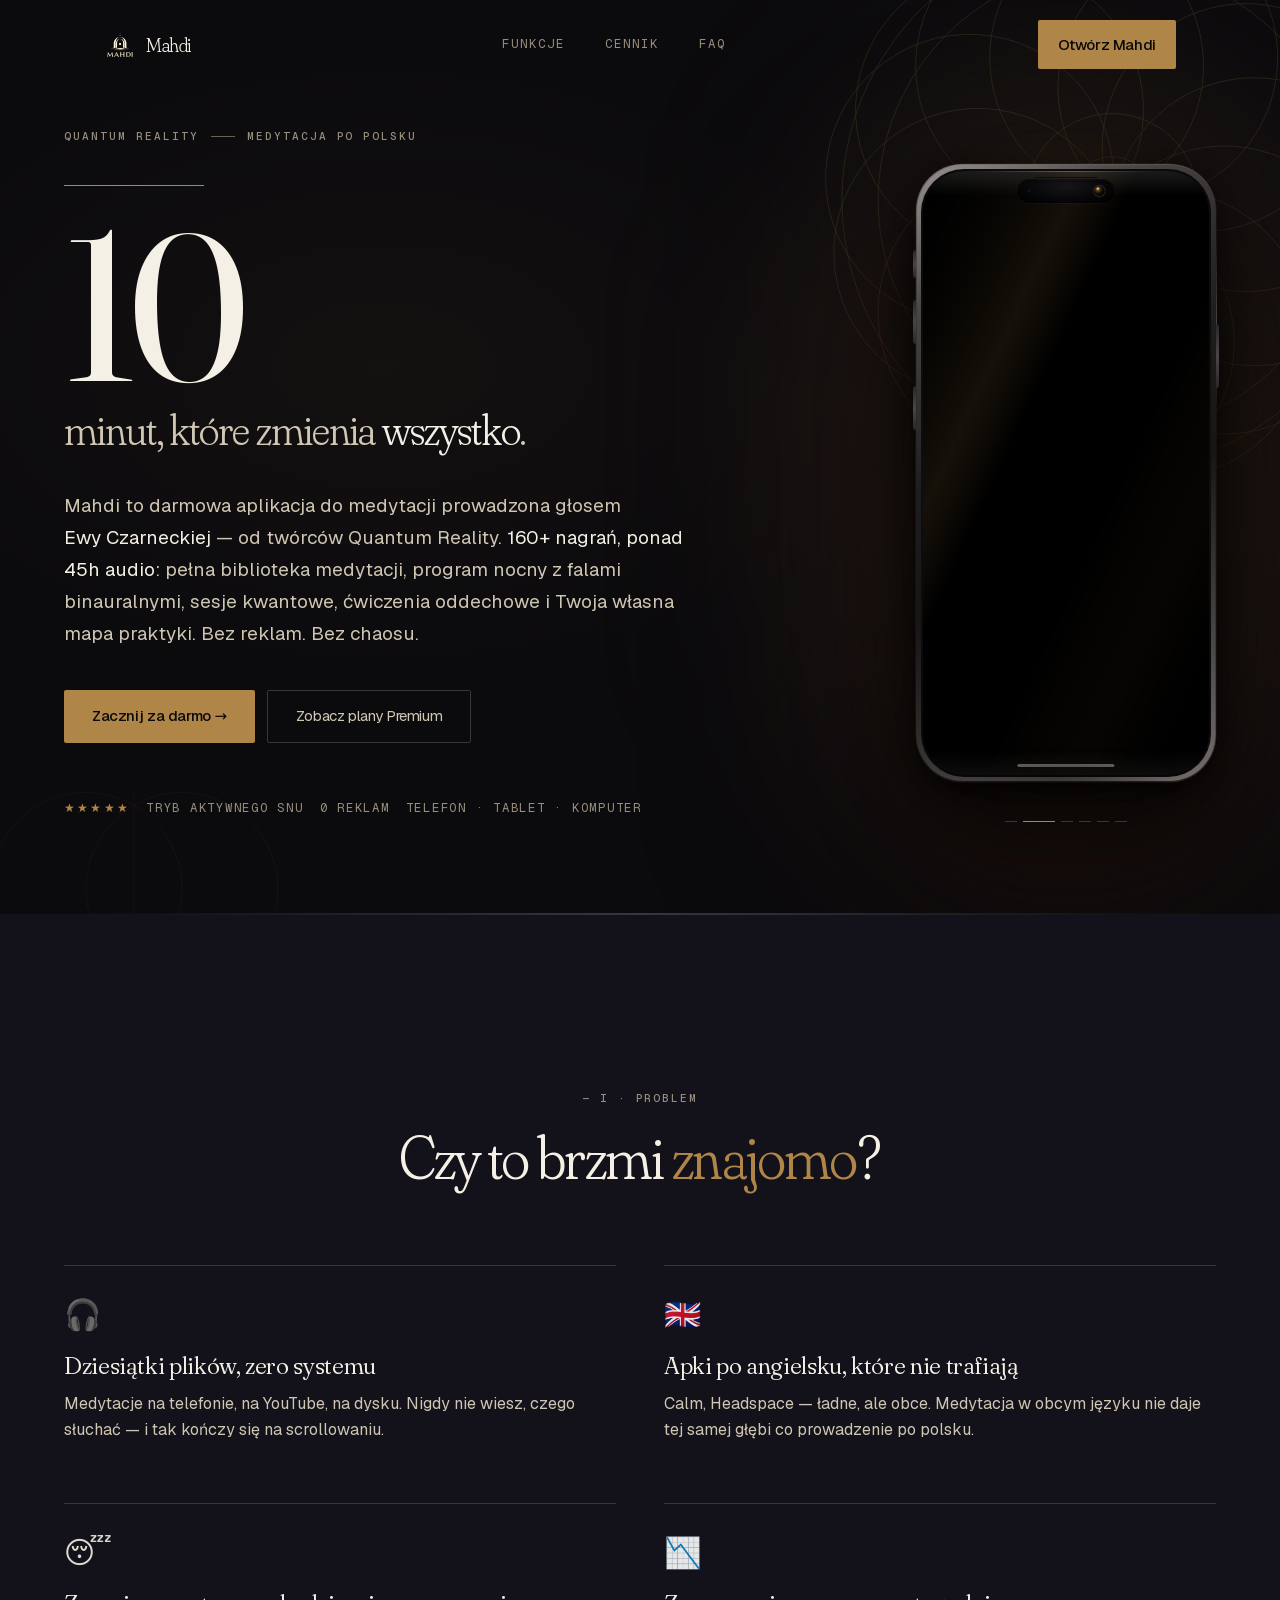
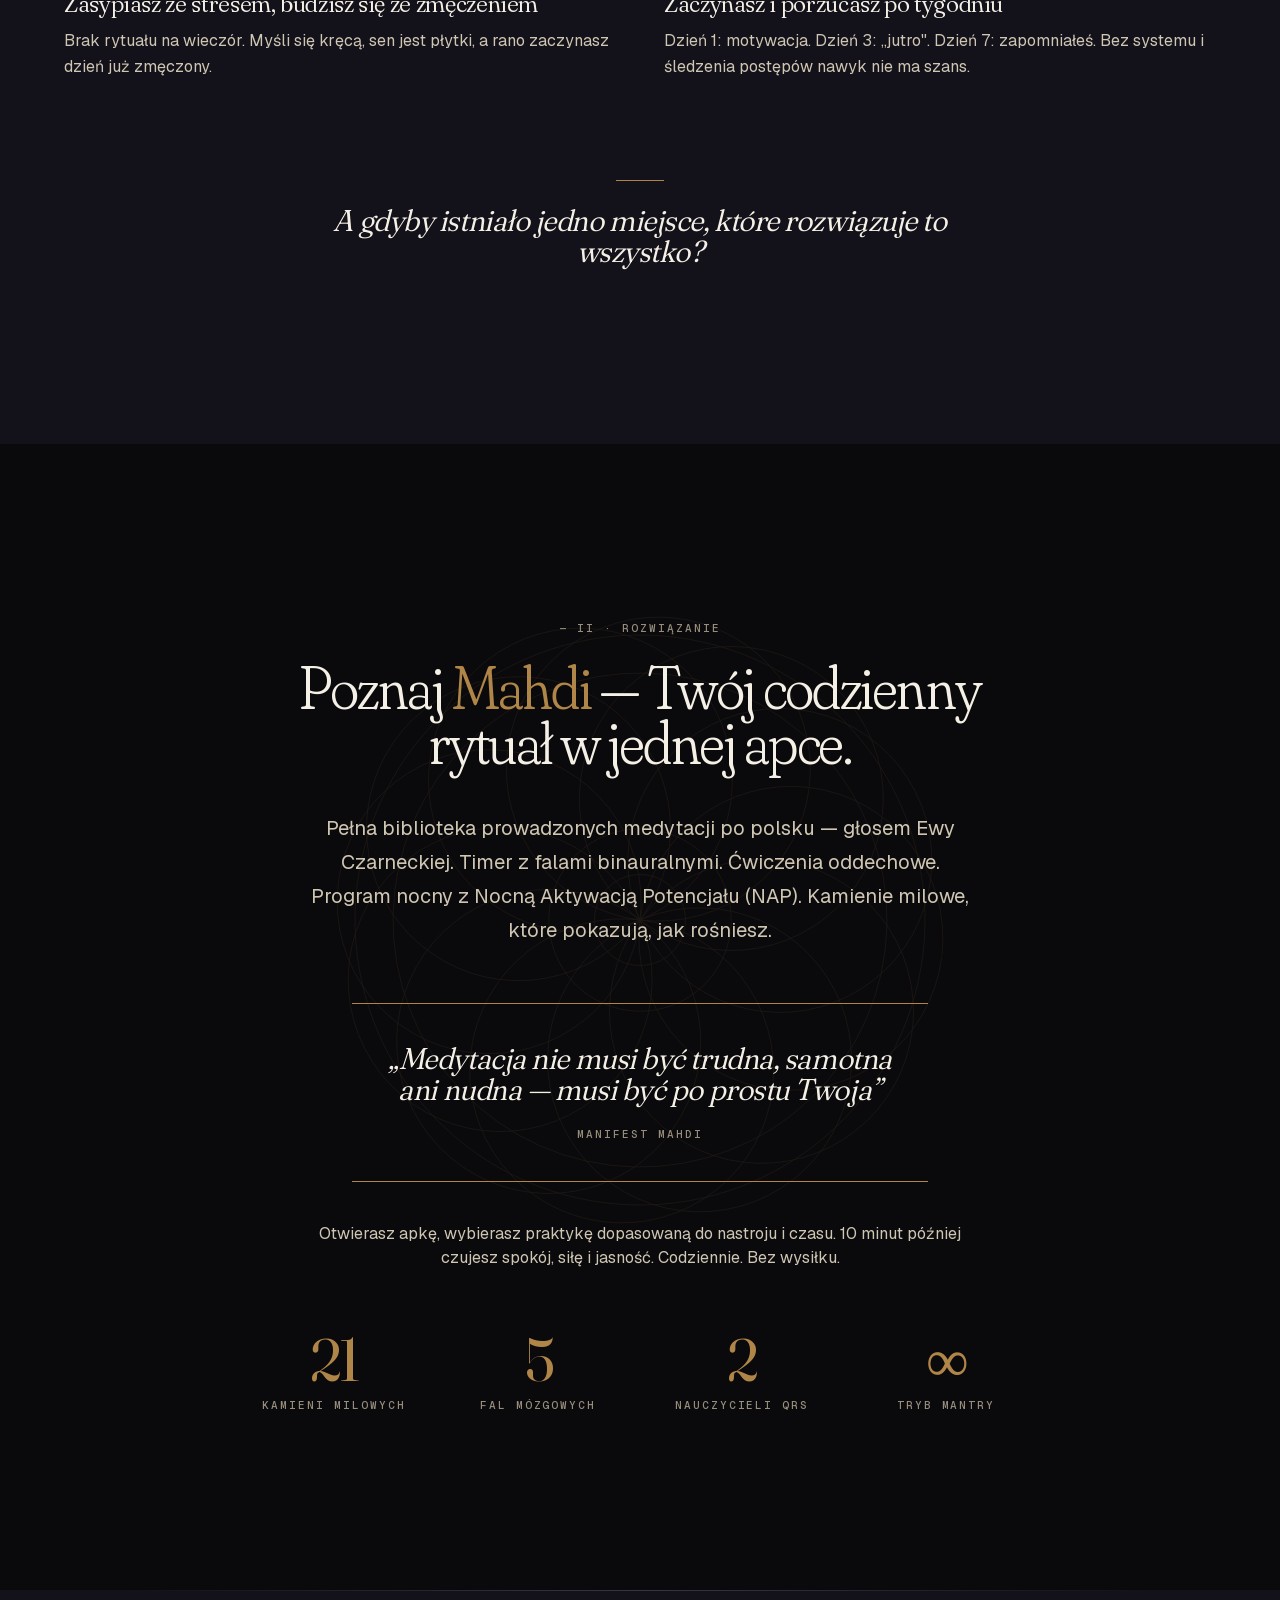
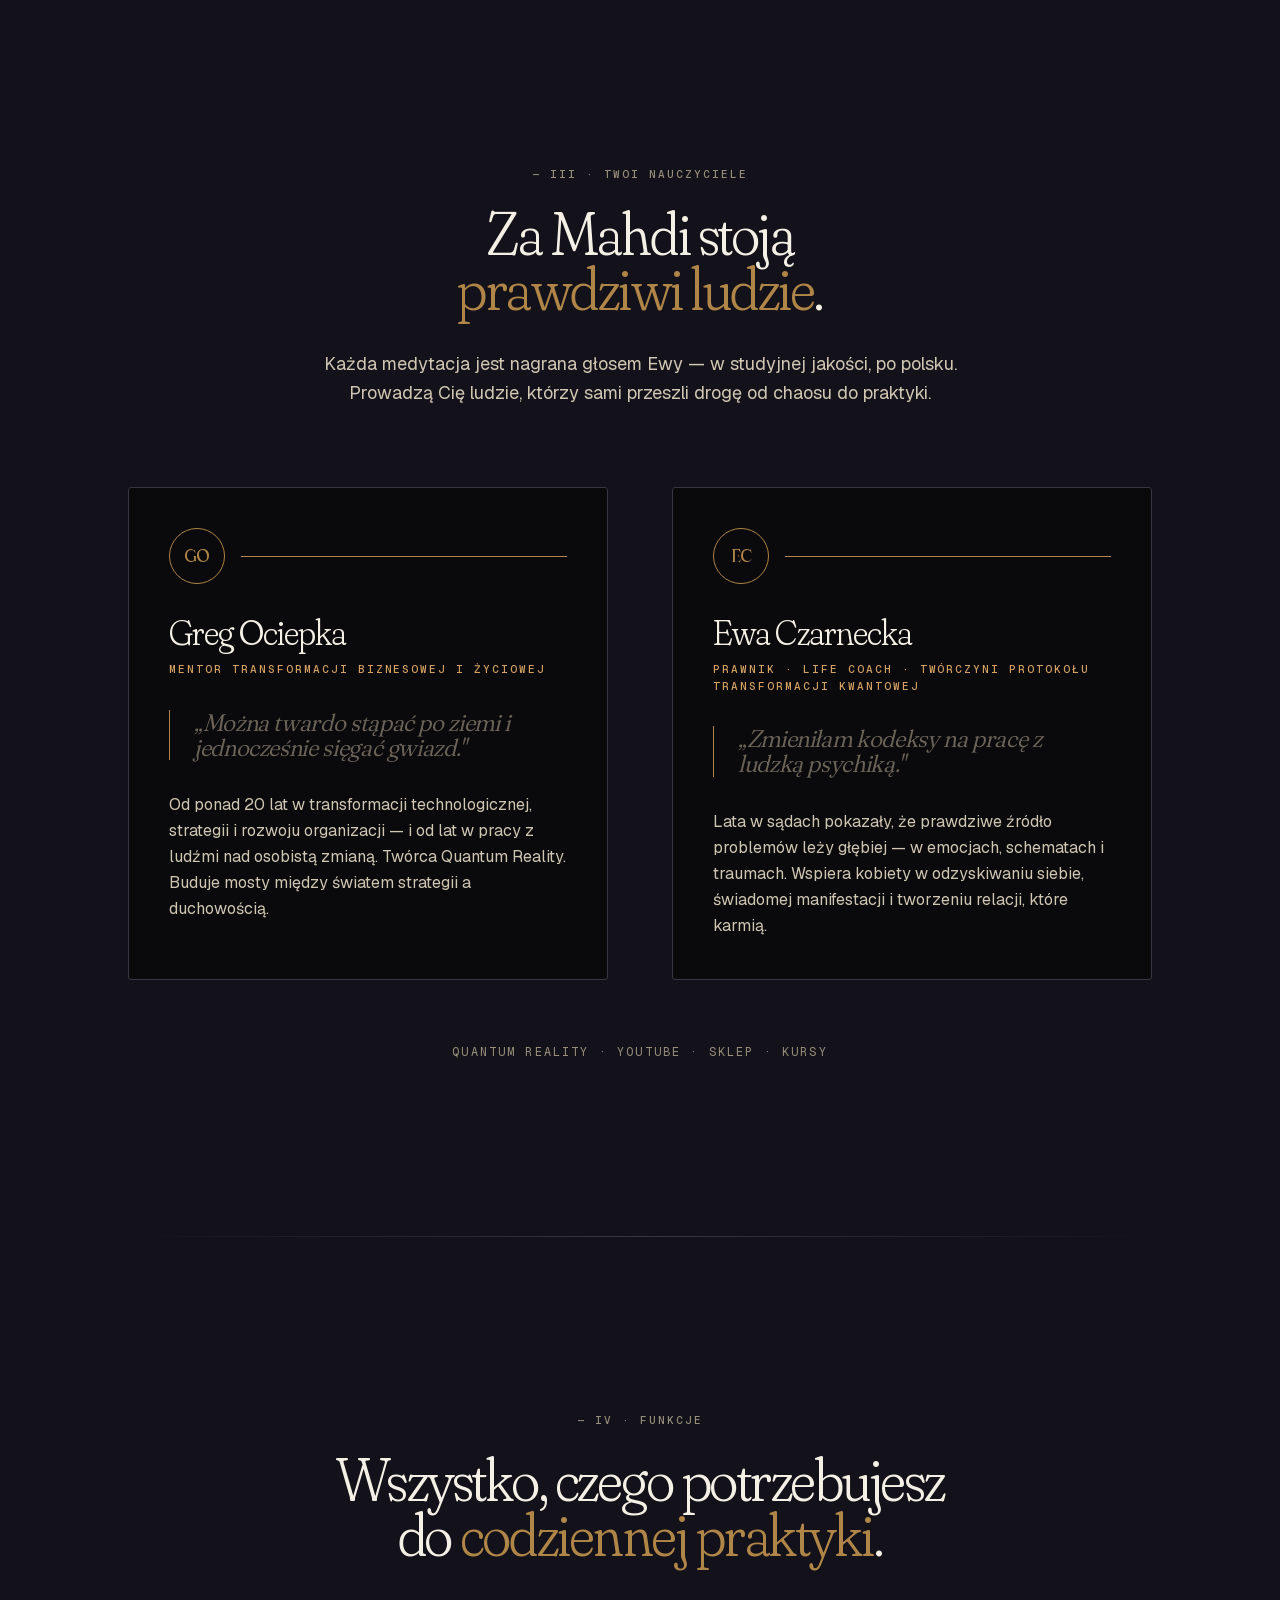
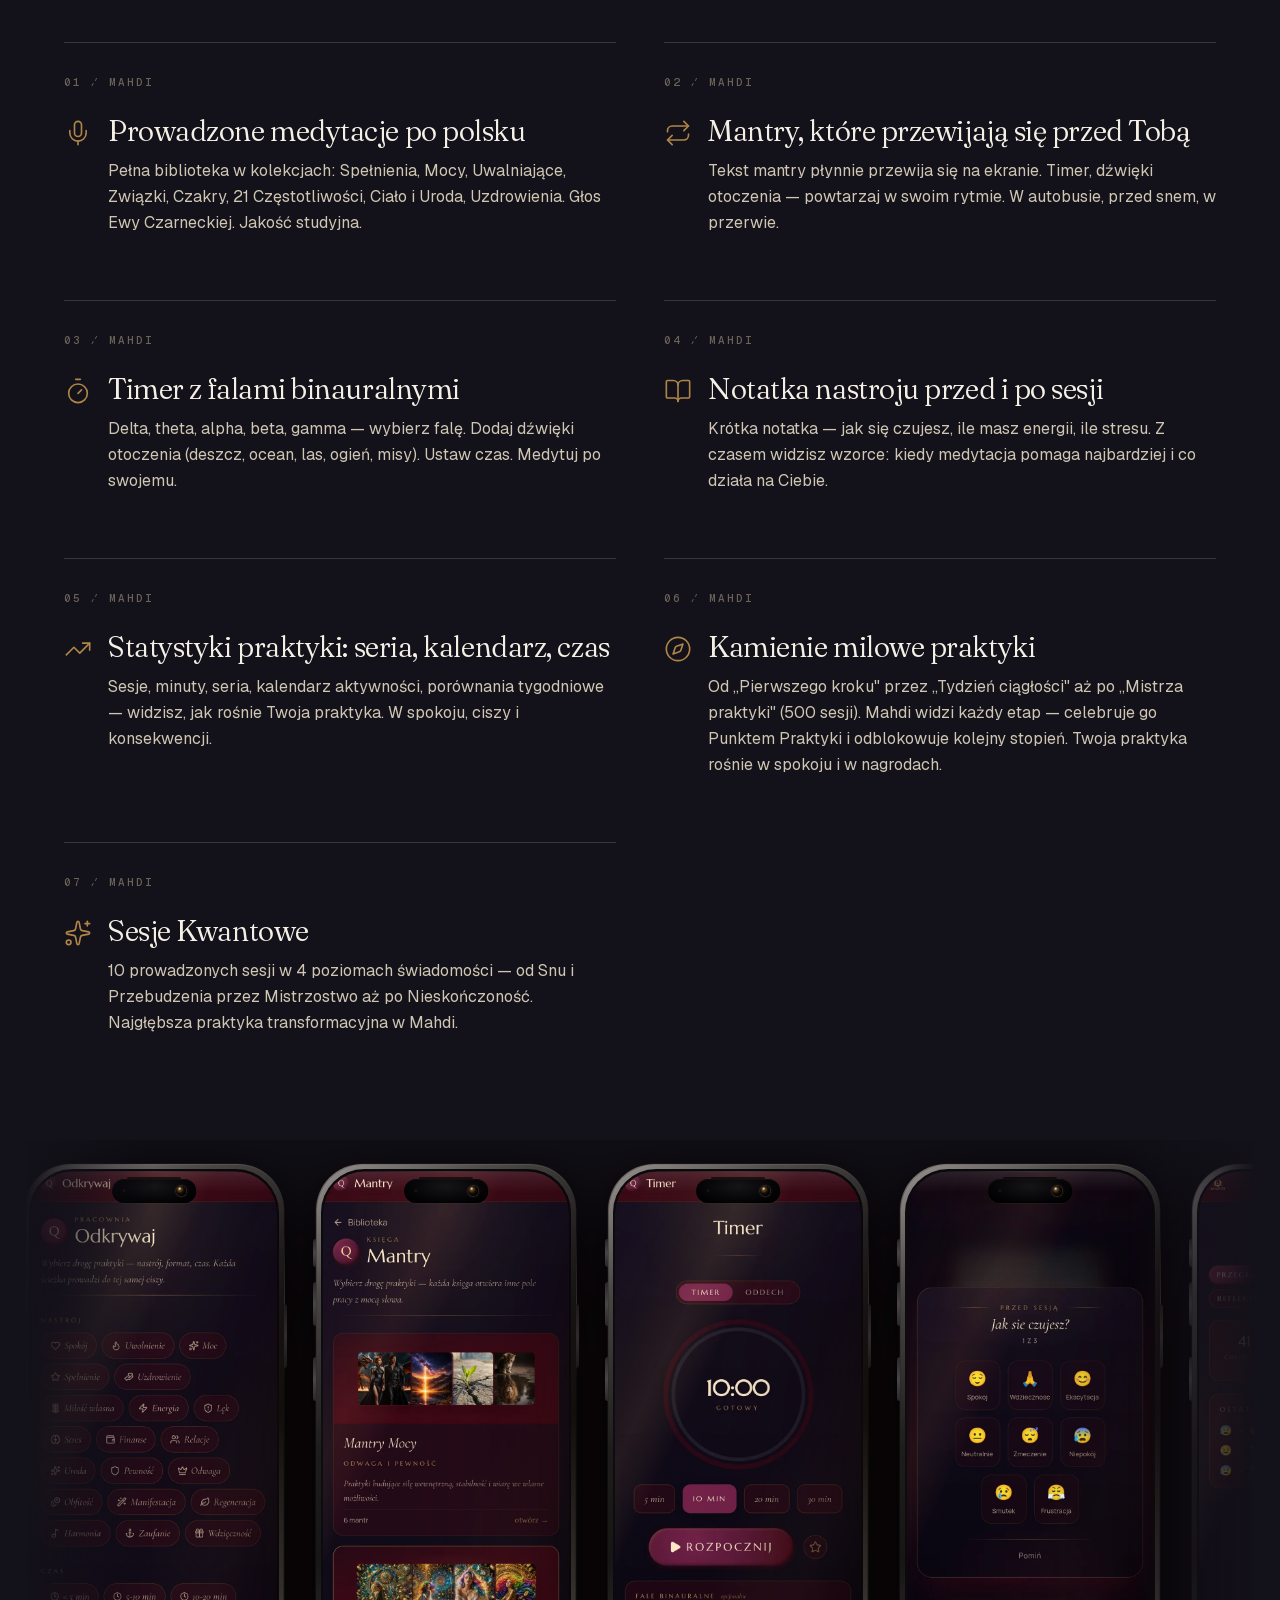
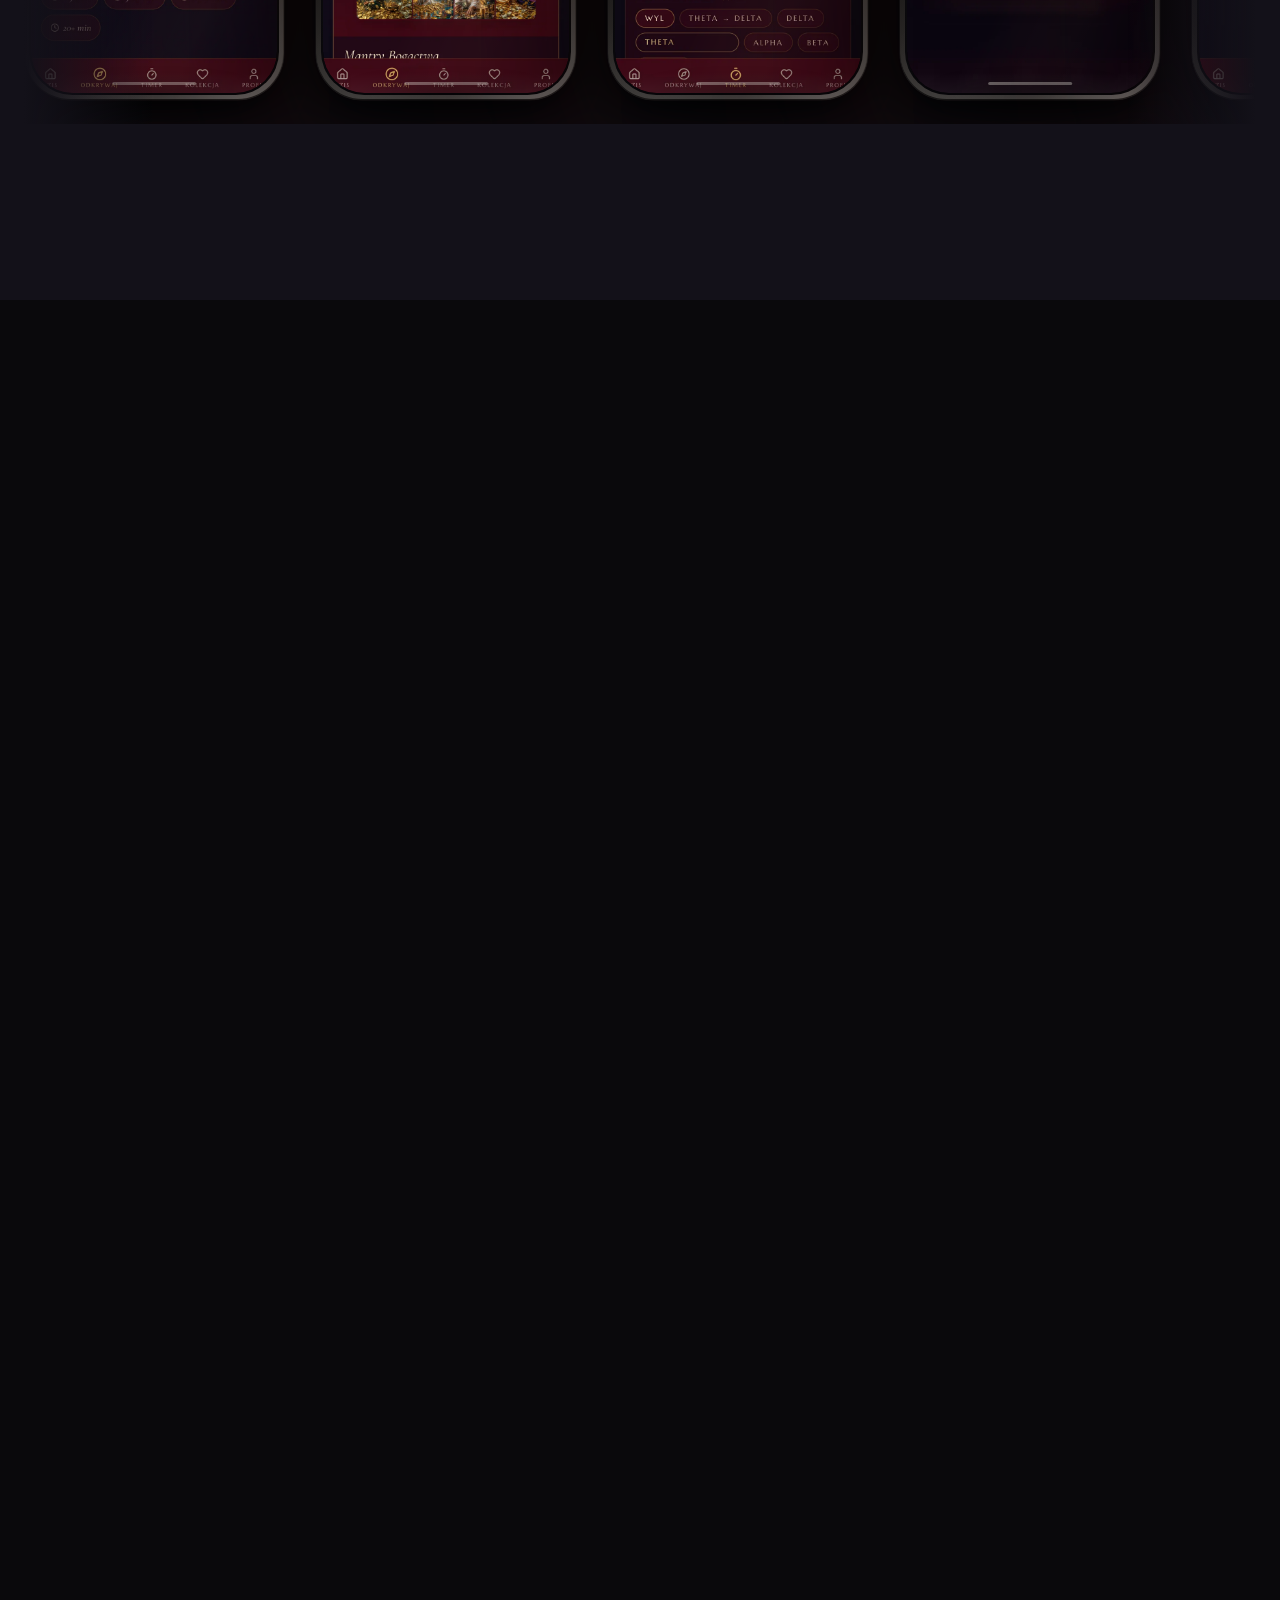
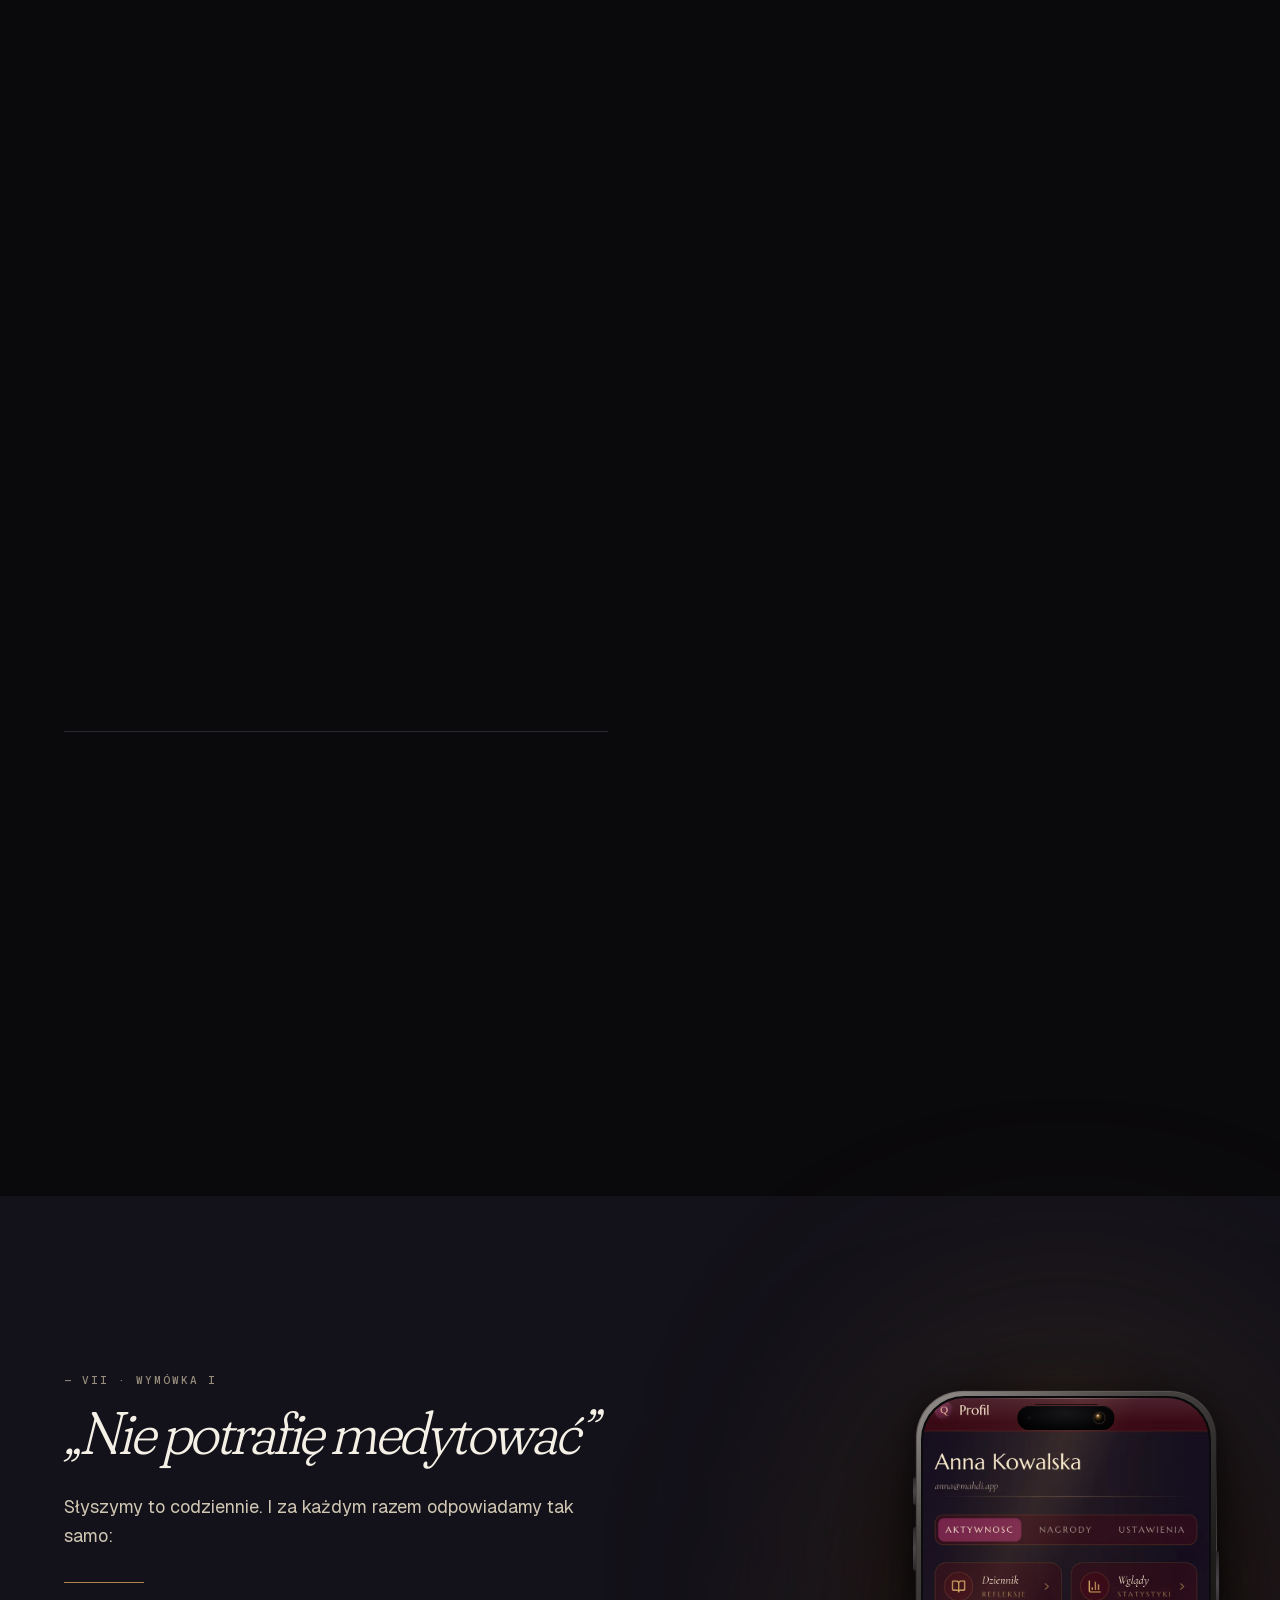
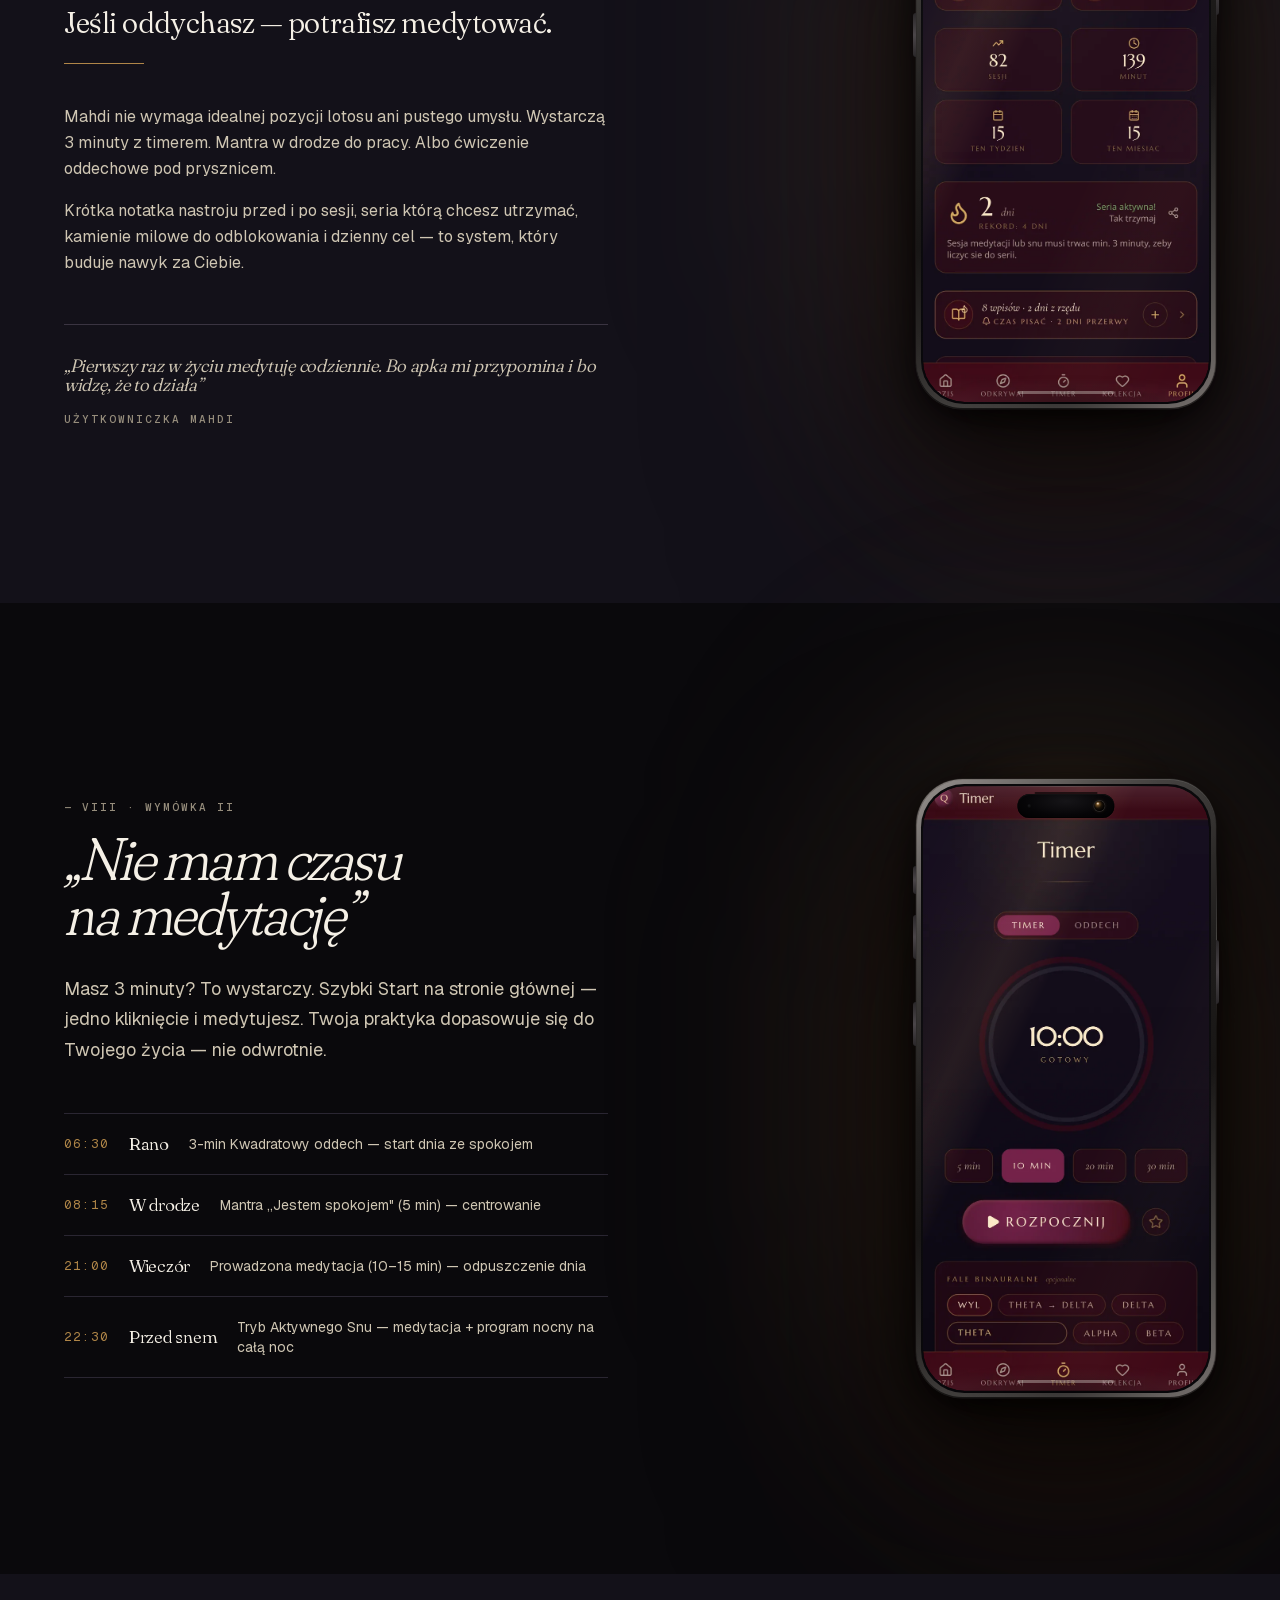
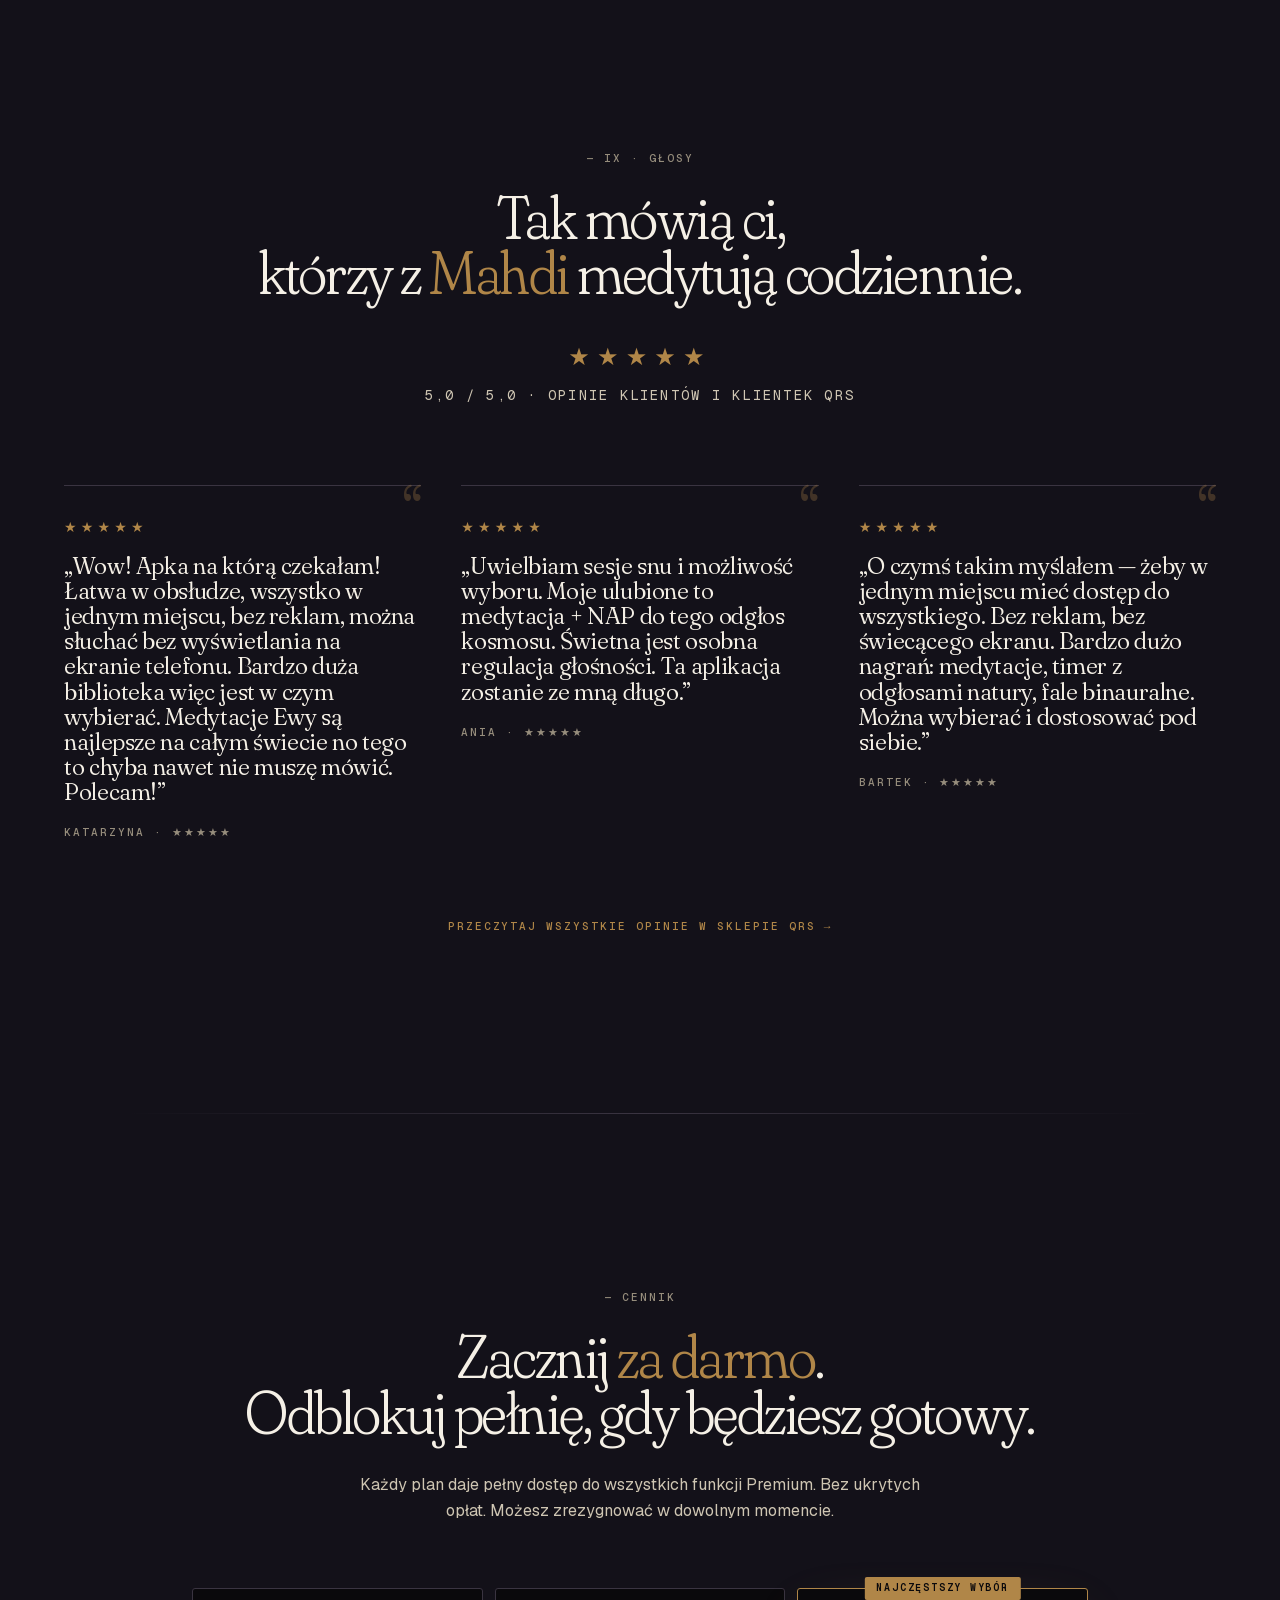
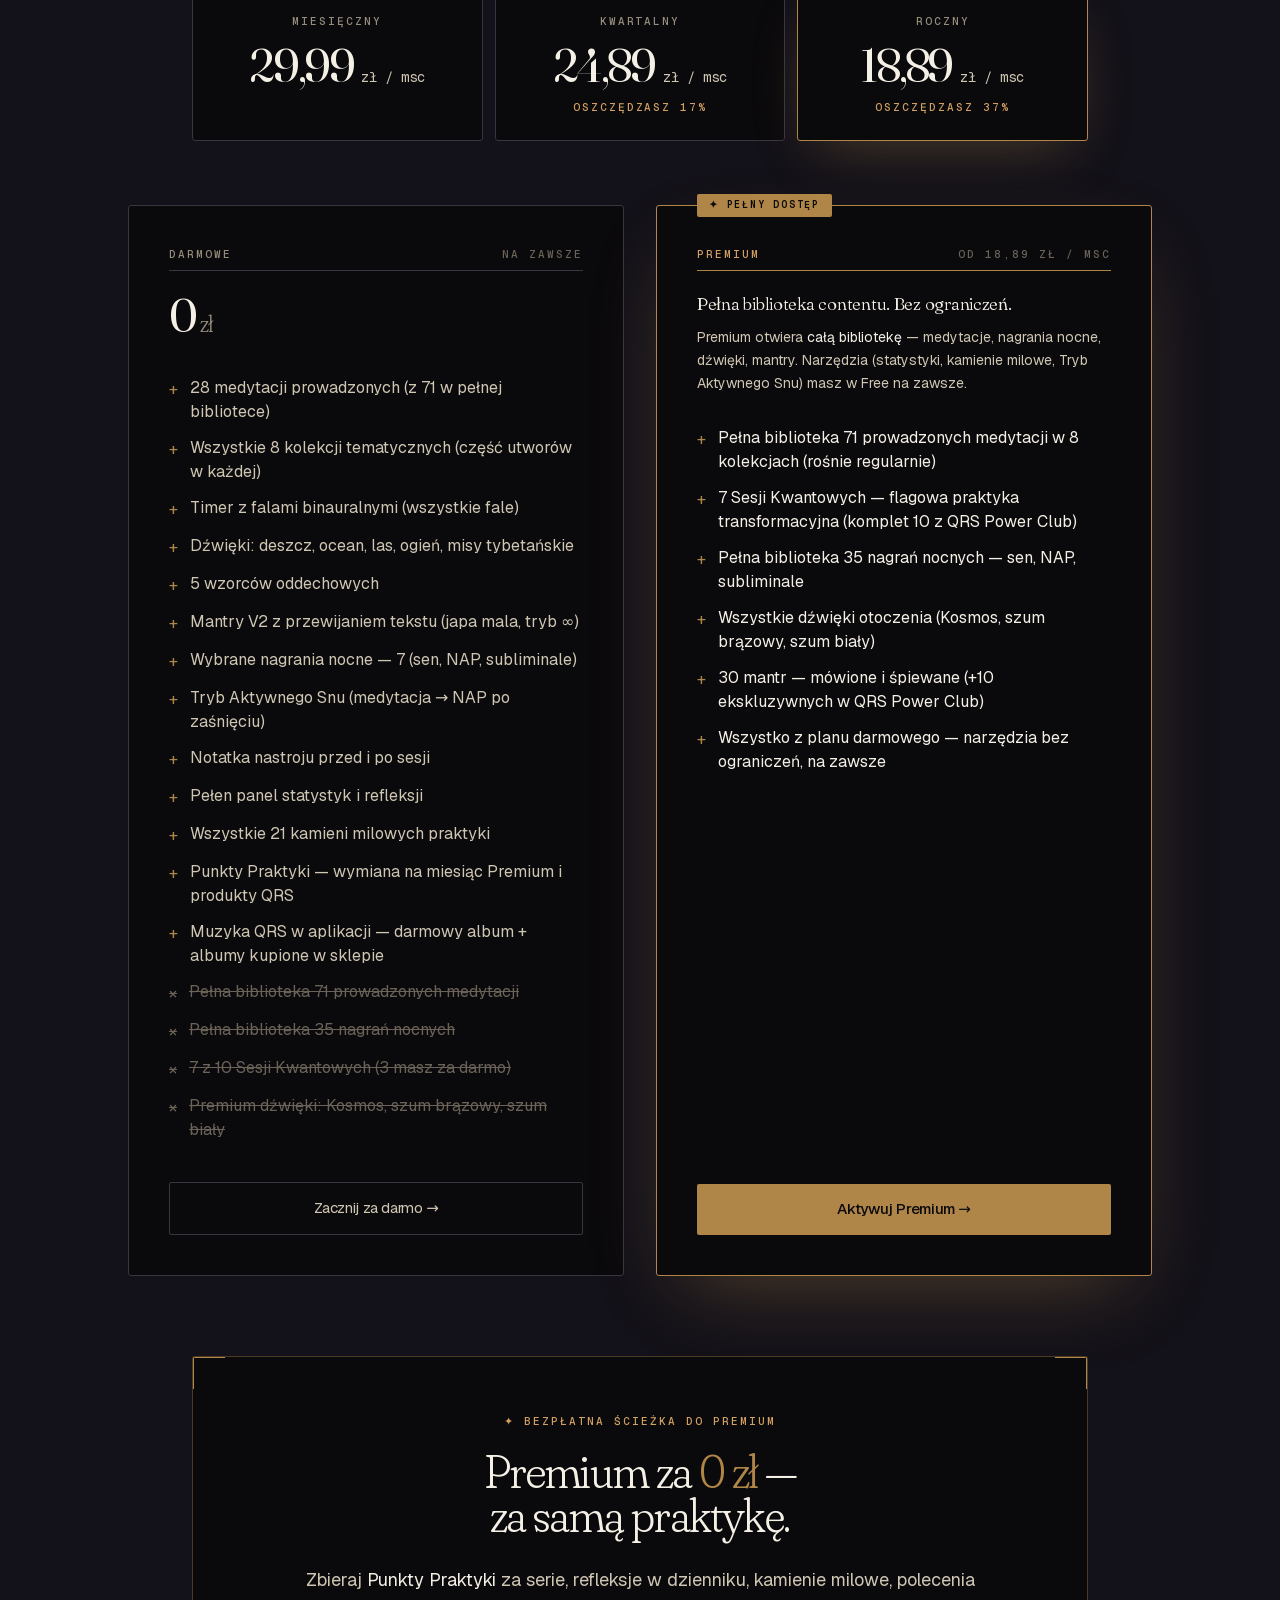
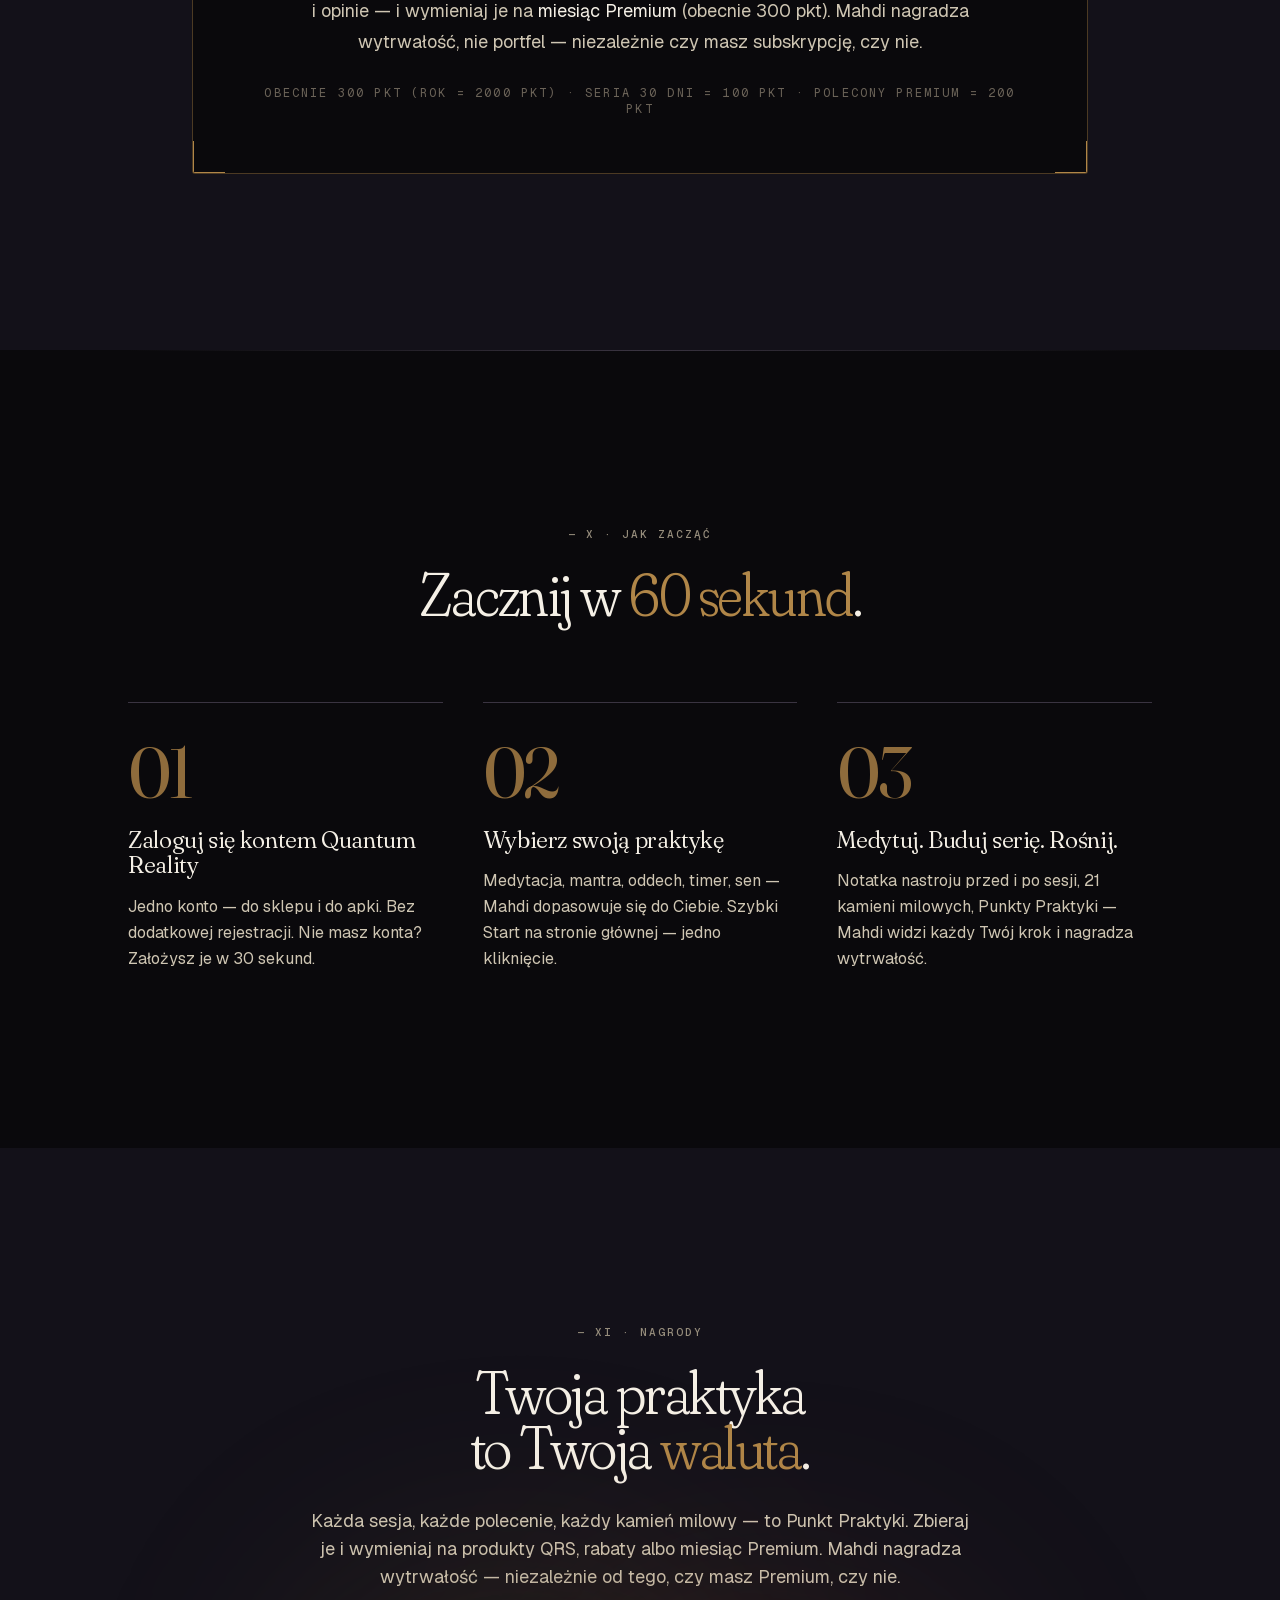
==== commit a5b5ef00: "Deploy b621e82 (manual — DEPLOY_TOKEN expired)" ====
--- a/index.html
+++ b/index.html
@@ -1,5 +1,5 @@
-<!DOCTYPE html><!--SSBbgJ0VZZ9EPSKSWgUFq--><html lang="pl" class="fraunces_9da4d2c6-module__Jzuq2q__variable geist_51854a72-module__j24gOa__variable geist_mono_f69f5a8c-module__qqQczG__variable"><head><meta charSet="utf-8"/><meta name="viewport" content="width=device-width, initial-scale=1"/><link rel="preload" href="/_next/static/media/5307092570128b5a-s.p.3c97c9fa.woff2" as="font" crossorigin="" type="font/woff2"/><link rel="preload" href="/_next/static/media/7178b3e590c64307-s.p.55554cd0.woff2" as="font" crossorigin="" type="font/woff2"/><link rel="preload" href="/_next/static/media/797e433ab948586e-s.p.479bea2b.woff2" as="font" crossorigin="" type="font/woff2"/><link rel="preload" href="/_next/static/media/b67966e0b83b2cd0-s.p.85e63c96.woff2" as="font" crossorigin="" type="font/woff2"/><link rel="preload" href="/_next/static/media/bbc41e54d2fcbd21-s.p.d1207556.woff2" as="font" crossorigin="" type="font/woff2"/><link rel="preload" href="/_next/static/media/caa3a2e1cccd8315-s.p.3b6cae6d.woff2" as="font" crossorigin="" type="font/woff2"/><link rel="preload" href="/images/screen-home.webp" as="image" type="image/webp" fetchPriority="high"/><link rel="stylesheet" href="/_next/static/chunks/68827ba26a0d5e43.css" data-precedence="next"/><link rel="preload" as="script" fetchPriority="low" href="/_next/static/chunks/ca25542ef5a14c79.js"/><script src="/_next/static/chunks/5faeea72d2e78ff5.js" async=""></script><script src="/_next/static/chunks/4911410e5153f0d7.js" async=""></script><script src="/_next/static/chunks/4b4dbe1801e33ac5.js" async=""></script><script src="/_next/static/chunks/turbopack-3bebe8fcadf4e27f.js" async=""></script><script src="/_next/static/chunks/773355c01509ed09.js" async=""></script><script src="/_next/static/chunks/33074d3ff5d0cd2d.js" async=""></script><script src="/_next/static/chunks/c4d90098b4abc498.js" async=""></script><script src="/_next/static/chunks/cf40915216cac54a.js" async=""></script><script src="/_next/static/chunks/ef0920c564e08b2f.js" async=""></script><link rel="preload" as="image" href="/images/screen-home.webp" type="image/webp" fetchPriority="high"/><meta name="next-size-adjust" content=""/><title>Mahdi — Aplikacja do Medytacji po Polsku | Quantum Reality</title><meta name="description" content="Pełna biblioteka prowadzonych medytacji po polsku, mantry, fale binauralne, program nocny z NAP i subliminalami, ćwiczenia oddechowe i mapa Twojej praktyki. Bez reklam. Zacznij za darmo."/><meta name="author" content="Quantum Reality"/><meta name="keywords" content="medytacja,darmowa aplikacja do medytacji,aplikacja do medytacji po polsku,aplikacja medytacyjna,medytacja po polsku,mantry,fale binauralne,medytacja na sen,oddech,quantum reality,mahdi"/><meta name="robots" content="index, follow"/><link rel="canonical" href="https://trymahdi.app/"/><meta property="og:title" content="Mahdi — Twoje 10 minut, które zmienia wszystko."/><meta property="og:description" content="Prowadzone medytacje po polsku. Mantry. Program nocny z NAP. Timer z falami binauralnymi. Mapa Twojej Drogi. Zacznij za darmo."/><meta property="og:url" content="https://trymahdi.app/"/><meta property="og:site_name" content="Mahdi"/><meta property="og:locale" content="pl_PL"/><meta property="og:image" content="https://trymahdi.app/og-image.jpg"/><meta property="og:image:width" content="1200"/><meta property="og:image:height" content="630"/><meta property="og:type" content="website"/><meta name="twitter:card" content="summary_large_image"/><meta name="twitter:title" content="Mahdi — Twoje 10 minut, które zmienia wszystko."/><meta name="twitter:description" content="Prowadzone medytacje po polsku. Sen, oddech, fale binauralne. Bez reklam. Zacznij za darmo."/><meta name="twitter:image" content="https://trymahdi.app/og-image.jpg"/><link rel="icon" href="/icon.png?icon.0d290038.png" sizes="512x512" type="image/png"/><link rel="apple-touch-icon" href="/apple-icon.png?apple-icon.e75f581e.png" sizes="180x180" type="image/png"/><script>(function(w,d,s,l,i){w[l]=w[l]||[];w[l].push({'gtm.start':
+<!DOCTYPE html><!--irCg35Fv2kz4tyydUwqAE--><html lang="pl" class="fraunces_9da4d2c6-module__Jzuq2q__variable geist_51854a72-module__j24gOa__variable geist_mono_f69f5a8c-module__qqQczG__variable"><head><meta charSet="utf-8"/><meta name="viewport" content="width=device-width, initial-scale=1"/><link rel="preload" href="/_next/static/media/5307092570128b5a-s.p.3c97c9fa.woff2" as="font" crossorigin="" type="font/woff2"/><link rel="preload" href="/_next/static/media/7178b3e590c64307-s.p.55554cd0.woff2" as="font" crossorigin="" type="font/woff2"/><link rel="preload" href="/_next/static/media/797e433ab948586e-s.p.29207c2f.woff2" as="font" crossorigin="" type="font/woff2"/><link rel="preload" href="/_next/static/media/b67966e0b83b2cd0-s.p.85e63c96.woff2" as="font" crossorigin="" type="font/woff2"/><link rel="preload" href="/_next/static/media/bbc41e54d2fcbd21-s.p.fe42ddf4.woff2" as="font" crossorigin="" type="font/woff2"/><link rel="preload" href="/_next/static/media/caa3a2e1cccd8315-s.p.3b6cae6d.woff2" as="font" crossorigin="" type="font/woff2"/><link rel="preload" href="/images/screen-home.webp" as="image" type="image/webp" fetchPriority="high"/><link rel="stylesheet" href="/_next/static/chunks/715e94e588f9d79e.css" data-precedence="next"/><link rel="preload" as="script" fetchPriority="low" href="/_next/static/chunks/ca25542ef5a14c79.js"/><script src="/_next/static/chunks/5faeea72d2e78ff5.js" async=""></script><script src="/_next/static/chunks/4911410e5153f0d7.js" async=""></script><script src="/_next/static/chunks/4b4dbe1801e33ac5.js" async=""></script><script src="/_next/static/chunks/turbopack-3bebe8fcadf4e27f.js" async=""></script><script src="/_next/static/chunks/773355c01509ed09.js" async=""></script><script src="/_next/static/chunks/33074d3ff5d0cd2d.js" async=""></script><script src="/_next/static/chunks/c4d90098b4abc498.js" async=""></script><script src="/_next/static/chunks/cf40915216cac54a.js" async=""></script><script src="/_next/static/chunks/48b0d684bd9b641e.js" async=""></script><link rel="preload" as="image" href="/images/screen-home.webp" type="image/webp" fetchPriority="high"/><meta name="next-size-adjust" content=""/><title>Mahdi — Aplikacja do Medytacji po Polsku | Quantum Reality</title><meta name="description" content="Pełna biblioteka prowadzonych medytacji po polsku, mantry, fale binauralne, program nocny z NAP i subliminalami, ćwiczenia oddechowe i mapa Twojej praktyki. Bez reklam. Zacznij za darmo."/><meta name="author" content="Quantum Reality"/><meta name="keywords" content="medytacja,darmowa aplikacja do medytacji,aplikacja do medytacji po polsku,aplikacja medytacyjna,medytacja po polsku,mantry,fale binauralne,medytacja na sen,oddech,quantum reality,mahdi"/><meta name="robots" content="index, follow"/><link rel="canonical" href="https://trymahdi.app/"/><meta property="og:title" content="Mahdi — Twoje 10 minut, które zmienia wszystko."/><meta property="og:description" content="Prowadzone medytacje po polsku. Mantry. Program nocny z NAP. Timer z falami binauralnymi. Kamienie milowe praktyki. Zacznij za darmo."/><meta property="og:url" content="https://trymahdi.app/"/><meta property="og:site_name" content="Mahdi"/><meta property="og:locale" content="pl_PL"/><meta property="og:image" content="https://trymahdi.app/og-image.jpg"/><meta property="og:image:width" content="1200"/><meta property="og:image:height" content="630"/><meta property="og:type" content="website"/><meta name="twitter:card" content="summary_large_image"/><meta name="twitter:title" content="Mahdi — Twoje 10 minut, które zmienia wszystko."/><meta name="twitter:description" content="Prowadzone medytacje po polsku. Sen, oddech, fale binauralne. Bez reklam. Zacznij za darmo."/><meta name="twitter:image" content="https://trymahdi.app/og-image.jpg"/><link rel="icon" href="/icon.png?icon.0d290038.png" sizes="512x512" type="image/png"/><link rel="apple-touch-icon" href="/apple-icon.png?apple-icon.e75f581e.png" sizes="180x180" type="image/png"/><script>(function(w,d,s,l,i){w[l]=w[l]||[];w[l].push({'gtm.start':
 new Date().getTime(),event:'gtm.js'});var f=d.getElementsByTagName(s)[0],
 j=d.createElement(s),dl=l!='dataLayer'?'&l='+l:'';j.async=true;j.src=
 'https://www.googletagmanager.com/gtm.js?id='+i+dl;f.parentNode.insertBefore(j,f);
-})(window,document,'script','dataLayer','GTM-K6W84568');</script><script src="/_next/static/chunks/a6dad97d9634a72d.js" noModule=""></script></head><body class="font-body antialiased"><div hidden=""><!--$--><!--/$--></div><noscript><iframe src="https://www.googletagmanager.com/ns.html?id=GTM-K6W84568" height="0" width="0" style="display:none;visibility:hidden"></iframe></noscript><nav class="fixed top-0 left-0 right-0 z-50 transition-all duration-500 bg-transparent"><div class="max-w-6xl mx-auto flex items-center justify-between px-6 md:px-10 py-5"><a class="flex items-center gap-2.5 group" href="/"><img alt="Mahdi" loading="lazy" width="32" height="32" decoding="async" data-nimg="1" class="rounded-md" style="color:transparent" src="/images/mahdi-logo.webp"/><span class="font-display text-xl text-bone group-hover:text-ochre-glow transition-colors duration-500">Mahdi</span></a><div class="hidden md:flex items-center gap-10"><a href="#features" class="font-mono text-[0.78rem] uppercase tracking-[0.16em] text-bone-muted hover:text-bone transition-colors duration-300">Funkcje</a><a href="#pricing" class="font-mono text-[0.78rem] uppercase tracking-[0.16em] text-bone-muted hover:text-bone transition-colors duration-300">Cennik</a><a href="#faq" class="font-mono text-[0.78rem] uppercase tracking-[0.16em] text-bone-muted hover:text-bone transition-colors duration-300">FAQ</a></div><a href="https://mahdi.quantumreality.space/?utm_source=trymahdi&amp;utm_medium=web&amp;utm_campaign=launch" class="bg-ochre text-ink-deep hover:bg-ochre-glow font-medium px-7 py-3.5 rounded-[2px] transition-all duration-500 hover:shadow-[0_0_40px_rgba(176,134,72,0.35)] tracking-tight inline-flex items-center justify-center text-[0.94rem] text-sm px-4 md:px-5 py-2.5 whitespace-nowrap" target="_blank" rel="noopener noreferrer"><span class="md:hidden">Otwórz</span><span class="hidden md:inline">Otwórz Mahdi</span></a></div></nav><main><section class="relative min-h-[100svh] flex items-center bg-ink-deep overflow-hidden px-6 md:px-10 pt-32 pb-24"><div aria-hidden="true" class="pointer-events-none absolute inset-0 z-[1] " style="opacity:0.05;mix-blend-mode:overlay;background-image:url(&quot;data:image/svg+xml,%3Csvg xmlns=&#x27;http://www.w3.org/2000/svg&#x27; width=&#x27;220&#x27; height=&#x27;220&#x27;%3E%3Cfilter id=&#x27;n&#x27;%3E%3CfeTurbulence type=&#x27;fractalNoise&#x27; baseFrequency=&#x27;0.85&#x27; numOctaves=&#x27;2&#x27; stitchTiles=&#x27;stitch&#x27;/%3E%3CfeColorMatrix values=&#x27;0 0 0 0 1 0 0 0 0 1 0 0 0 0 1 0 0 0 0.55 0&#x27;/%3E%3C/filter%3E%3Crect width=&#x27;100%25&#x27; height=&#x27;100%25&#x27; filter=&#x27;url(%23n)&#x27;/%3E%3C/svg%3E&quot;)"></div><div aria-hidden="true" class="absolute -top-40 -right-48 text-ochre pointer-events-none"><svg width="720" height="720" viewBox="0 0 400 400" fill="none" stroke="currentColor" stroke-width="0.4" style="opacity:0.22" aria-hidden="true"><g style="transform-origin:50% 50%;transform:none;transform-box:fill-box"><circle cx="200" cy="200" r="150"></circle><circle cx="200" cy="200" r="130"></circle><circle cx="200" cy="120" r="80" opacity="0" pathLength="1" stroke-dashoffset="0" stroke-dasharray="0 1"></circle><circle cx="240" cy="130.7179676972449" r="80" opacity="0" pathLength="1" stroke-dashoffset="0" stroke-dasharray="0 1"></circle><circle cx="269.28203230275506" cy="160" r="80" opacity="0" pathLength="1" stroke-dashoffset="0" stroke-dasharray="0 1"></circle><circle cx="280" cy="200" r="80" opacity="0" pathLength="1" stroke-dashoffset="0" stroke-dasharray="0 1"></circle><circle cx="269.2820323027551" cy="240" r="80" opacity="0" pathLength="1" stroke-dashoffset="0" stroke-dasharray="0 1"></circle><circle cx="240" cy="269.2820323027551" r="80" opacity="0" pathLength="1" stroke-dashoffset="0" stroke-dasharray="0 1"></circle><circle cx="200" cy="280" r="80" opacity="0" pathLength="1" stroke-dashoffset="0" stroke-dasharray="0 1"></circle><circle cx="160" cy="269.28203230275506" r="80" opacity="0" pathLength="1" stroke-dashoffset="0" stroke-dasharray="0 1"></circle><circle cx="130.71796769724492" cy="240.00000000000003" r="80" opacity="0" pathLength="1" stroke-dashoffset="0" stroke-dasharray="0 1"></circle><circle cx="120" cy="200" r="80" opacity="0" pathLength="1" stroke-dashoffset="0" stroke-dasharray="0 1"></circle><circle cx="130.71796769724492" cy="160" r="80" opacity="0" pathLength="1" stroke-dashoffset="0" stroke-dasharray="0 1"></circle><circle cx="159.99999999999997" cy="130.71796769724492" r="80" opacity="0" pathLength="1" stroke-dashoffset="0" stroke-dasharray="0 1"></circle><circle cx="200" cy="200" r="48"></circle><circle cx="200" cy="200" r="24"></circle></g></svg></div><div aria-hidden="true" class="absolute -bottom-32 -left-24 text-copper pointer-events-none"><svg width="460" height="306.82" viewBox="0 0 320 320" fill="none" stroke="currentColor" stroke-width="0.5" style="opacity:0.18" aria-hidden="true"><circle cx="110" cy="160" r="100" opacity="0" pathLength="1" stroke-dashoffset="0" stroke-dasharray="0 1"></circle><circle cx="210" cy="160" r="100" opacity="0" pathLength="1" stroke-dashoffset="0" stroke-dasharray="0 1"></circle><path d="M 160 60 L 160 260" pathLength="1" stroke-dashoffset="0" stroke-dasharray="0 1"></path></svg></div><div aria-hidden="true" class="absolute inset-0 pointer-events-none" style="background:radial-gradient(ellipse 60% 50% at 30% 40%, rgba(176, 134, 72, 0.05), transparent 70%)"></div><div class="max-w-6xl mx-auto w-full relative z-10"><div class="grid grid-cols-1 md:grid-cols-12 gap-x-12 gap-y-20 items-center"><div class="md:col-span-7 relative"><div class="font-eyebrow text-bone-muted mb-10 flex items-center gap-3 flex-wrap" style="opacity:0;filter:blur(10px);transform:translateY(40px)"><span>Quantum Reality</span><span class="w-6 h-px bg-bone-soft"></span><span>medytacja po polsku</span></div><div class="h-px w-full bg-ochre origin-left mb-8 max-w-[140px]" aria-hidden="true" style="transform:scaleX(0)"></div><h1 class="text-bone leading-none" style="opacity:0;filter:blur(10px);transform:translateY(40px)"><span class="font-display-tight block text-[6rem] sm:text-[8rem] md:text-[13rem] leading-[0.82] -tracking-[0.045em] text-bone">10</span><span class="font-display block text-2xl md:text-[2.7rem] text-bone-dim mt-4 -tracking-[0.018em] leading-[1.1] max-w-[20ch]">minut, które zmienia <span class="text-bone">wszystko</span>.</span></h1><p class="text-bone-dim text-lg md:text-[1.18rem] max-w-2xl mt-10 leading-[1.7]" style="opacity:0;filter:blur(10px);transform:translateY(40px)">Mahdi to darmowa aplikacja do medytacji prowadzona głosem<!-- --> <span class="text-bone">Grega Ociepki i Ewy Czarneckiej</span> <!-- -->— autorów Quantum Reality. <span class="text-bone">130+ utworów, ponad 40h audio</span>: pełna biblioteka medytacji, program nocny z falami binauralnymi, sesje kwantowe, ćwiczenia oddechowe i Twoja własna mapa praktyki. Bez reklam. Bez chaosu.</p><div class="flex flex-wrap gap-3 mt-10" style="opacity:0;filter:blur(10px);transform:translateY(40px)"><a href="https://mahdi.quantumreality.space/?utm_source=trymahdi&amp;utm_medium=web&amp;utm_campaign=launch" class="bg-ochre text-ink-deep hover:bg-ochre-glow font-medium px-7 py-3.5 rounded-[2px] transition-all duration-500 hover:shadow-[0_0_40px_rgba(176,134,72,0.35)] tracking-tight inline-flex items-center justify-center text-[0.94rem] " target="_blank" rel="noopener noreferrer">Zacznij za darmo →</a><a href="#pricing" class="border border-ink-rule text-bone-dim hover:border-ochre hover:text-bone px-7 py-3.5 rounded-[2px] transition-all duration-500 tracking-tight inline-flex items-center justify-center text-[0.94rem] ">Zobacz plany Premium</a></div><div class="mt-14 flex items-center gap-x-4 gap-y-2 text-[0.7rem] md:text-[0.78rem] text-bone-muted font-mono flex-wrap" style="opacity:0;filter:blur(10px);transform:translateY(40px)"><span class="text-ochre tracking-[0.18em]">★★★★★</span><span class="uppercase tracking-[0.14em]">Tryb Aktywnego Snu</span><span class="uppercase tracking-[0.14em]">0 reklam</span><span class="uppercase tracking-[0.14em] basis-full md:basis-auto">Telefon · Tablet · Komputer</span></div></div><div class="md:col-span-5 flex justify-center md:justify-end items-center" style="opacity:0;filter:blur(8px);transform:translateX(60px)"><div class="relative"><div class="relative "><div aria-hidden="true" class="absolute -inset-16 rounded-full bg-ochre/[0.18] blur-[120px] animate-glow-pulse pointer-events-none"></div><div aria-hidden="true" class="absolute -inset-3 rounded-[3.4rem] pointer-events-none" style="background:radial-gradient(ellipse 60% 80% at 50% 50%, rgba(208,160,97,0.32) 0%, transparent 75%);filter:blur(20px)"></div><div class="relative w-[260px] md:w-[300px] aspect-[358/738] mx-auto" style="filter:drop-shadow(0 8px 16px rgba(0,0,0,0.6)) drop-shadow(0 30px 50px rgba(0,0,0,0.7)) drop-shadow(0 80px 100px rgba(20,8,2,0.55))"><div class="absolute inset-0 rounded-[2.9rem] p-[5px]" style="background:linear-gradient(150deg, #6f6864 0%, #3d3a38 18%, #1f1d1c 42%, #181615 58%, #3a3735 82%, #5a5350 100%);box-shadow:0 0 0 0.5px rgba(255,255,255,0.08), inset 0 1px 0 rgba(255,255,255,0.12), inset 0 -1px 0 rgba(0,0,0,0.6)"><div aria-hidden="true" class="absolute inset-[1px] rounded-[2.85rem] pointer-events-none" style="background:linear-gradient(140deg, rgba(255,255,255,0.28) 0%, rgba(255,255,255,0.06) 18%, transparent 38%, transparent 62%, rgba(255,255,255,0.08) 84%, rgba(255,255,255,0.16) 100%)"></div><div aria-hidden="true" class="absolute top-[3%] left-[8%] w-[28%] h-[18%] pointer-events-none" style="background:radial-gradient(ellipse at center, rgba(255,255,255,0.22) 0%, rgba(255,255,255,0.06) 35%, transparent 70%);filter:blur(2px)"></div><div aria-hidden="true" class="absolute top-[12%] -right-px w-[1.5px] h-[28%] rounded-r-md pointer-events-none" style="background:linear-gradient(180deg, transparent 0%, rgba(255,255,255,0.22) 50%, transparent 100%)"></div><div aria-hidden="true" class="absolute bottom-[2%] left-[20%] right-[20%] h-[1px] pointer-events-none" style="background:linear-gradient(90deg, transparent 0%, rgba(255,255,255,0.18) 50%, transparent 100%)"></div><div class="relative w-full h-full rounded-[2.7rem] p-[2px]" style="background:linear-gradient(180deg, #0a090b 0%, #0e0d10 50%, #08070a 100%)"><div class="relative w-full h-full rounded-[2.6rem] overflow-hidden bg-black"><img src="/images/screen-home.webp" alt="Mahdi — Twój dzisiaj" class="absolute inset-0 w-full h-full object-cover" loading="eager" draggable="false" style="opacity:0;transform:scale(1.04)"/><div aria-hidden="true" class="absolute inset-0 z-[5] pointer-events-none mix-blend-overlay opacity-[0.18]" style="background-image:repeating-linear-gradient(0deg, rgba(0,0,0,0.4) 0px, rgba(0,0,0,0.4) 0.5px, transparent 0.5px, transparent 2px)"></div><div aria-hidden="true" class="absolute inset-0 z-[6] pointer-events-none" style="background:linear-gradient(180deg, rgba(255,255,255,0.10) 0%, transparent 4%, transparent 96%, rgba(255,255,255,0.05) 100%)"></div><div aria-hidden="true" class="absolute top-[8px] left-1/2 -translate-x-1/2 w-[34%] h-[24px] rounded-full z-20 flex items-center justify-between px-2.5" style="background:radial-gradient(ellipse at 50% 30%, #161518 0%, #060507 60%, #000 100%);box-shadow:inset 0 1px 1px rgba(255,255,255,0.06), inset 0 0 0 0.5px rgba(0,0,0,1), 0 1px 1.5px rgba(255,255,255,0.04)"><span class="block w-[4px] h-[4px] rounded-full" style="background:radial-gradient(circle at 40% 40%, #1a1a1d 0%, #050505 80%)"></span><span class="relative block w-[10px] h-[10px] rounded-full" style="background:radial-gradient(circle at 32% 28%, #c89a5c 0%, #6a4a22 18%, #1a1208 45%, #050302 75%, #000 100%);box-shadow:0 0 0 1px rgba(255,255,255,0.10), inset 0 0 3px rgba(0,0,0,0.9), 0 0 4px rgba(208,160,97,0.18)"><span aria-hidden="true" class="absolute top-[1px] left-[2px] w-[3px] h-[3px] rounded-full" style="background:radial-gradient(circle, rgba(255,255,255,0.85) 0%, rgba(255,220,180,0.3) 50%, transparent 100%)"></span></span></div><div aria-hidden="true" class="absolute inset-0 z-10 pointer-events-none bg-gradient-to-br from-transparent via-ochre/[0.22] to-transparent" style="mix-blend-mode:screen;-webkit-mask-image:linear-gradient(115deg, rgba(0,0,0,0) 0%, rgba(0,0,0,1) 28%, rgba(0,0,0,0) 38%, rgba(0,0,0,0) 60%, rgba(0,0,0,0.4) 78%, rgba(0,0,0,0) 92%);mask-image:linear-gradient(115deg, rgba(0,0,0,0) 0%, rgba(0,0,0,1) 28%, rgba(0,0,0,0) 38%, rgba(0,0,0,0) 60%, rgba(0,0,0,0.4) 78%, rgba(0,0,0,0) 92%)"></div><div aria-hidden="true" class="absolute top-[6px] left-1/2 -translate-x-1/2 w-[22%] h-[1.5px] rounded-full bg-black/60 z-30"></div><div aria-hidden="true" class="absolute bottom-2 left-1/2 -translate-x-1/2 w-[34%] h-[3px] rounded-full bg-bone/40 z-30"></div><div aria-hidden="true" class="absolute top-0 left-[18%] right-[18%] h-px bg-gradient-to-r from-transparent via-white/25 to-transparent z-30"></div></div></div></div><span aria-hidden="true" class="absolute top-[26%] -right-[3px] w-[3px] h-[64px] rounded-r-sm" style="background:linear-gradient(180deg, #2a2729 0%, #4a4548 50%, #2a2729 100%)"></span><span aria-hidden="true" class="absolute top-[22%] -left-[3px] w-[3px] h-[44px] rounded-l-sm" style="background:linear-gradient(180deg, #2a2729 0%, #4a4548 50%, #2a2729 100%)"></span><span aria-hidden="true" class="absolute top-[36%] -left-[3px] w-[3px] h-[44px] rounded-l-sm" style="background:linear-gradient(180deg, #2a2729 0%, #4a4548 50%, #2a2729 100%)"></span><span aria-hidden="true" class="absolute top-[14%] -left-[3px] w-[3px] h-[28px] rounded-l-sm" style="background:linear-gradient(180deg, #2a2729 0%, #4a4548 50%, #2a2729 100%)"></span></div><div aria-hidden="true" class="absolute left-1/2 -translate-x-1/2 -bottom-2 w-[78%] h-[28px] rounded-[50%] pointer-events-none" style="background:radial-gradient(ellipse at center, rgba(0,0,0,0.55) 0%, rgba(0,0,0,0.25) 35%, transparent 70%);filter:blur(8px)"></div></div><div class="absolute -bottom-10 left-0 right-0 flex items-center justify-center gap-1.5"><span aria-hidden="true" class="block h-px transition-all duration-700 ease-out w-8 bg-ochre"></span><span aria-hidden="true" class="block h-px transition-all duration-700 ease-out w-3 bg-ink-rule"></span><span aria-hidden="true" class="block h-px transition-all duration-700 ease-out w-3 bg-ink-rule"></span><span aria-hidden="true" class="block h-px transition-all duration-700 ease-out w-3 bg-ink-rule"></span><span aria-hidden="true" class="block h-px transition-all duration-700 ease-out w-3 bg-ink-rule"></span><span aria-hidden="true" class="block h-px transition-all duration-700 ease-out w-3 bg-ink-rule"></span></div></div></div></div></div><div aria-hidden="true" class="absolute bottom-0 left-1/2 -translate-x-1/2 w-[88%] h-px bg-gradient-to-r from-transparent via-ink-rule to-transparent"></div></section><section class="relative py-28 md:py-44 px-6 md:px-10 bg-ink-velvet " style="opacity:0"><div aria-hidden="true" class="absolute top-0 left-1/2 -translate-x-1/2 w-[80%] h-px bg-gradient-to-r from-transparent via-ink-rule to-transparent"></div><div class="max-w-6xl mx-auto relative"><div><span class="font-eyebrow text-bone-muted block text-center mb-6" style="opacity:0;filter:blur(10px);transform:translateY(40px)">⁠—⁠ I · Problem</span><h2 class="font-display text-4xl md:text-6xl text-bone text-center max-w-3xl mx-auto leading-[0.98]" style="opacity:0;filter:blur(14px);transform:translateY(60px)">Czy to brzmi <span class="text-ochre">znajomo</span>?</h2><div class="grid grid-cols-1 md:grid-cols-2 gap-x-12 gap-y-14 mt-20"><div class="group relative pt-8 pb-1 transition-all duration-700" style="opacity:0;filter:blur(10px);transform:translateY(40px)"><div class="absolute top-0 left-0 right-0 h-px bg-ink-rule transition-colors duration-500 group-hover:bg-bone-soft"></div><span aria-hidden="true" class="text-3xl mb-5 block opacity-90 group-hover:opacity-100 transition-opacity duration-500">🎧</span><h3 class="font-editorial text-xl md:text-2xl text-bone mb-3 leading-snug">Dziesiątki plików, zero systemu</h3><p class="text-bone-dim text-base leading-relaxed">Medytacje na telefonie, na YouTube, na dysku. Nigdy nie wiesz, czego słuchać — i tak kończy się na scrollowaniu.</p></div><div class="group relative pt-8 pb-1 transition-all duration-700" style="opacity:0;filter:blur(10px);transform:translateY(40px)"><div class="absolute top-0 left-0 right-0 h-px bg-ink-rule transition-colors duration-500 group-hover:bg-bone-soft"></div><span aria-hidden="true" class="text-3xl mb-5 block opacity-90 group-hover:opacity-100 transition-opacity duration-500">🇬🇧</span><h3 class="font-editorial text-xl md:text-2xl text-bone mb-3 leading-snug">Apki po angielsku, które nie trafiają</h3><p class="text-bone-dim text-base leading-relaxed">Calm, Headspace — ładne, ale obce. Medytacja w obcym języku nie daje tej samej głębi co prowadzenie po polsku.</p></div><div class="group relative pt-8 pb-1 transition-all duration-700" style="opacity:0;filter:blur(10px);transform:translateY(40px)"><div class="absolute top-0 left-0 right-0 h-px bg-ink-rule transition-colors duration-500 group-hover:bg-bone-soft"></div><span aria-hidden="true" class="text-3xl mb-5 block opacity-90 group-hover:opacity-100 transition-opacity duration-500">😴</span><h3 class="font-editorial text-xl md:text-2xl text-bone mb-3 leading-snug">Zasypiasz ze stresem, budzisz się ze zmęczeniem</h3><p class="text-bone-dim text-base leading-relaxed">Brak rytuału na wieczór. Myśli się kręcą, sen jest płytki, a rano zaczynasz dzień już zmęczony.</p></div><div class="group relative pt-8 pb-1 transition-all duration-700" style="opacity:0;filter:blur(10px);transform:translateY(40px)"><div class="absolute top-0 left-0 right-0 h-px bg-ink-rule transition-colors duration-500 group-hover:bg-bone-soft"></div><span aria-hidden="true" class="text-3xl mb-5 block opacity-90 group-hover:opacity-100 transition-opacity duration-500">📉</span><h3 class="font-editorial text-xl md:text-2xl text-bone mb-3 leading-snug">Zaczynasz i porzucasz po tygodniu</h3><p class="text-bone-dim text-base leading-relaxed">Dzień 1: motywacja. Dzień 3: „jutro&quot;. Dzień 7: zapomniałeś. Bez systemu i śledzenia postępów nawyk nie ma szans.</p></div></div><div class="mt-24 max-w-2xl mx-auto text-center" style="opacity:0;filter:blur(10px);transform:translateY(40px)"><div class="w-12 h-px bg-ochre mx-auto mb-6"></div><p class="font-editorial text-2xl md:text-3xl text-bone leading-snug italic">A gdyby istniało jedno miejsce, które rozwiązuje to wszystko?</p></div></div></div></section><section class="relative py-28 md:py-44 px-6 md:px-10 bg-ink-deep overflow-hidden" style="opacity:0"><div class="max-w-6xl mx-auto relative"><div aria-hidden="true" class="absolute -top-20 left-1/2 -translate-x-1/2 text-ochre pointer-events-none"><svg width="760" height="760" viewBox="0 0 400 400" fill="none" stroke="currentColor" stroke-width="0.4" style="opacity:0.12" aria-hidden="true"><g style="transform-origin:50% 50%;transform:none;transform-box:fill-box"><circle cx="200" cy="200" r="150"></circle><circle cx="200" cy="200" r="130"></circle><circle cx="200" cy="120" r="80" opacity="0" pathLength="1" stroke-dashoffset="0" stroke-dasharray="0 1"></circle><circle cx="240" cy="130.7179676972449" r="80" opacity="0" pathLength="1" stroke-dashoffset="0" stroke-dasharray="0 1"></circle><circle cx="269.28203230275506" cy="160" r="80" opacity="0" pathLength="1" stroke-dashoffset="0" stroke-dasharray="0 1"></circle><circle cx="280" cy="200" r="80" opacity="0" pathLength="1" stroke-dashoffset="0" stroke-dasharray="0 1"></circle><circle cx="269.2820323027551" cy="240" r="80" opacity="0" pathLength="1" stroke-dashoffset="0" stroke-dasharray="0 1"></circle><circle cx="240" cy="269.2820323027551" r="80" opacity="0" pathLength="1" stroke-dashoffset="0" stroke-dasharray="0 1"></circle><circle cx="200" cy="280" r="80" opacity="0" pathLength="1" stroke-dashoffset="0" stroke-dasharray="0 1"></circle><circle cx="160" cy="269.28203230275506" r="80" opacity="0" pathLength="1" stroke-dashoffset="0" stroke-dasharray="0 1"></circle><circle cx="130.71796769724492" cy="240.00000000000003" r="80" opacity="0" pathLength="1" stroke-dashoffset="0" stroke-dasharray="0 1"></circle><circle cx="120" cy="200" r="80" opacity="0" pathLength="1" stroke-dashoffset="0" stroke-dasharray="0 1"></circle><circle cx="130.71796769724492" cy="160" r="80" opacity="0" pathLength="1" stroke-dashoffset="0" stroke-dasharray="0 1"></circle><circle cx="159.99999999999997" cy="130.71796769724492" r="80" opacity="0" pathLength="1" stroke-dashoffset="0" stroke-dasharray="0 1"></circle><circle cx="200" cy="200" r="48"></circle><circle cx="200" cy="200" r="24"></circle></g></svg></div><div class="relative z-10 max-w-3xl mx-auto text-center"><span class="font-eyebrow text-bone-muted block mb-6" style="opacity:0;filter:blur(10px);transform:translateY(40px)">⁠—⁠ II · Rozwiązanie</span><h2 class="font-display text-4xl md:text-6xl text-bone leading-[0.96]" style="opacity:0;filter:blur(14px);transform:translateY(60px)">Poznaj <span class="text-ochre">Mahdi</span> — Twój codzienny rytuał w jednej apce.</h2><p class="text-bone-dim text-lg md:text-xl max-w-2xl mx-auto mt-10 leading-[1.7]" style="opacity:0;filter:blur(10px);transform:translateY(40px)">Pełna biblioteka prowadzonych medytacji po polsku przez Grega Ociepkę i Ewę Czarnecką. Timer z falami binauralnymi. Ćwiczenia oddechowe. Program nocny z Nocną Aktywacją Potencjału (NAP). Mapa Twojej Drogi, która pokazuje, jak rośniesz.</p><figure class="relative mt-14 max-w-xl mx-auto px-8 py-10" style="opacity:0;filter:blur(10px);transform:translateY(40px)"><div class="h-px w-full bg-ochre origin-left absolute top-0 left-0 right-0" aria-hidden="true" style="transform:scaleX(0)"></div><div class="h-px w-full bg-ochre origin-left absolute bottom-0 left-0 right-0" aria-hidden="true" style="transform:scaleX(0)"></div><blockquote class="font-editorial text-2xl md:text-3xl text-bone italic leading-snug">„Medytacja nie musi być trudna, samotna ani nudna — musi być po prostu Twoja”</blockquote><figcaption class="font-eyebrow text-bone-muted mt-5">Manifest Mahdi</figcaption></figure><p class="text-bone-dim mt-10 max-w-2xl mx-auto" style="opacity:0;filter:blur(10px);transform:translateY(40px)">Otwierasz apkę, wybierasz praktykę dopasowaną do nastroju i czasu. 10 minut później czujesz spokój, siłę i jasność. Codziennie. Bez wysiłku.</p><div class="mt-16 grid grid-cols-2 md:grid-cols-4 gap-6 md:gap-12" style="opacity:0;filter:blur(10px);transform:translateY(40px)"><div class="text-center"><span class="font-display-tight block text-5xl md:text-6xl text-ochre leading-none">14</span><span class="font-eyebrow text-bone-muted mt-3 block">kamieni milowych</span></div><div class="text-center"><span class="font-display-tight block text-5xl md:text-6xl text-ochre leading-none">5</span><span class="font-eyebrow text-bone-muted mt-3 block">fal mózgowych</span></div><div class="text-center"><span class="font-display-tight block text-5xl md:text-6xl text-ochre leading-none">2</span><span class="font-eyebrow text-bone-muted mt-3 block">nauczycieli QRS</span></div><div class="text-center"><span class="font-display-tight block text-5xl md:text-6xl text-ochre leading-none">∞</span><span class="font-eyebrow text-bone-muted mt-3 block">tryb mantry</span></div></div></div></div></section><section class="relative py-28 md:py-44 px-6 md:px-10 bg-ink-velvet " style="opacity:0"><div aria-hidden="true" class="absolute top-0 left-1/2 -translate-x-1/2 w-[80%] h-px bg-gradient-to-r from-transparent via-ink-rule to-transparent"></div><div class="max-w-6xl mx-auto relative"><div><span class="font-eyebrow text-bone-muted block text-center mb-6" style="opacity:0;filter:blur(10px);transform:translateY(40px)">⁠—⁠ III · Twoi nauczyciele</span><h2 class="font-display text-4xl md:text-6xl text-bone text-center max-w-3xl mx-auto leading-[0.98]" style="opacity:0;filter:blur(14px);transform:translateY(60px)">Za Mahdi stoją <br/><span class="text-ochre">prawdziwi ludzie</span>.</h2><p class="text-center text-bone-dim text-lg mt-8 max-w-2xl mx-auto leading-relaxed" style="opacity:0;filter:blur(10px);transform:translateY(40px)">Każda medytacja jest nagrana ich głosem — w studyjnej jakości, po polsku. Prowadzą Cię ludzie, którzy sami przeszli drogę od chaosu do praktyki.</p><div class="grid grid-cols-1 md:grid-cols-2 gap-12 md:gap-16 max-w-5xl mx-auto mt-20"><article class="relative bg-ink-deep border border-ink-rule rounded-[3px] p-10 flex flex-col" style="opacity:0;filter:blur(10px);transform:translateY(40px)"><div class="flex items-center gap-4 mb-8"><div aria-hidden="true" class="w-14 h-14 rounded-full border border-ochre flex items-center justify-center font-display-tight text-ochre text-lg tracking-wider">GO</div><div class="h-px w-full bg-ochre origin-left flex-1" aria-hidden="true" style="transform:scaleX(0)"></div></div><h3 class="font-display text-3xl md:text-4xl text-bone leading-tight">Greg Ociepka</h3><p class="font-eyebrow text-ochre-glow mt-3">Mentor transformacji biznesowej i życiowej</p><blockquote class="font-editorial italic text-2xl text-bone-soft mt-8 leading-snug border-l border-ochre pl-6">„Można twardo stąpać po ziemi i jednocześnie sięgać gwiazd.&quot;</blockquote><p class="text-bone-dim leading-relaxed mt-8">Od ponad 20 lat w transformacji technologicznej, strategii i rozwoju organizacji — i od lat w pracy z ludźmi nad osobistą zmianą. Twórca Quantum Reality. Buduje mosty między światem strategii a duchowością.</p></article><article class="relative bg-ink-deep border border-ink-rule rounded-[3px] p-10 flex flex-col" style="opacity:0;filter:blur(10px);transform:translateY(40px)"><div class="flex items-center gap-4 mb-8"><div aria-hidden="true" class="w-14 h-14 rounded-full border border-ochre flex items-center justify-center font-display-tight text-ochre text-lg tracking-wider">EC</div><div class="h-px w-full bg-ochre origin-left flex-1" aria-hidden="true" style="transform:scaleX(0)"></div></div><h3 class="font-display text-3xl md:text-4xl text-bone leading-tight">Ewa Czarnecka</h3><p class="font-eyebrow text-ochre-glow mt-3">Prawnik · Life Coach · Twórczyni Protokołu Transformacji Kwantowej</p><blockquote class="font-editorial italic text-2xl text-bone-soft mt-8 leading-snug border-l border-ochre pl-6">„Zmieniłam kodeksy na pracę z ludzką psychiką.&quot;</blockquote><p class="text-bone-dim leading-relaxed mt-8">Lata w sądach pokazały, że prawdziwe źródło problemów leży głębiej — w emocjach, schematach i traumach. Wspiera kobiety w odzyskiwaniu siebie, świadomej manifestacji i tworzeniu relacji, które karmią.</p></article></div><p class="font-mono text-bone-muted text-xs uppercase tracking-[0.18em] text-center mt-16" style="opacity:0;filter:blur(10px);transform:translateY(40px)">Quantum Reality · YouTube · Sklep · Kursy</p></div></div></section><section id="features" class="relative py-28 md:py-44 px-6 md:px-10 bg-ink-velvet " style="opacity:0"><div aria-hidden="true" class="absolute top-0 left-1/2 -translate-x-1/2 w-[80%] h-px bg-gradient-to-r from-transparent via-ink-rule to-transparent"></div><div class="max-w-6xl mx-auto relative"><div><span class="font-eyebrow text-bone-muted block text-center mb-6" style="opacity:0;filter:blur(10px);transform:translateY(40px)">⁠—⁠ IV · Funkcje</span><h2 class="font-display text-4xl md:text-6xl text-bone text-center max-w-4xl mx-auto leading-[0.98]" style="opacity:0;filter:blur(14px);transform:translateY(60px)">Wszystko, czego potrzebujesz <br class="hidden md:inline"/>do <span class="text-ochre">codziennej praktyki</span>.</h2><div class="grid grid-cols-1 md:grid-cols-2 gap-x-12 gap-y-14 mt-20"><div class="group relative pt-8 pb-2 transition-all duration-700" style="opacity:0;filter:blur(10px);transform:translateY(40px)"><div class="absolute top-0 left-0 right-0 h-px bg-ink-rule transition-colors duration-500 group-hover:bg-ochre"></div><span class="font-eyebrow text-bone-soft block mb-6">01<!-- --> ⁄ MAHDI</span><div class="flex items-start gap-4"><svg xmlns="http://www.w3.org/2000/svg" width="24" height="24" viewBox="0 0 24 24" fill="none" stroke="currentColor" stroke-width="1.4" stroke-linecap="round" stroke-linejoin="round" class="lucide lucide-mic w-7 h-7 text-ochre shrink-0 mt-1 transition-colors duration-500 group-hover:text-ochre-glow" aria-hidden="true"><path d="M12 19v3"></path><path d="M19 10v2a7 7 0 0 1-14 0v-2"></path><rect x="9" y="2" width="6" height="13" rx="3"></rect></svg><div class="flex-1"><div class="flex items-center gap-3 mb-3"><h3 class="font-editorial text-2xl md:text-3xl text-bone leading-tight">Prowadzone medytacje po polsku</h3></div><p class="text-bone-dim text-base leading-relaxed">Pełna biblioteka w kolekcjach: Spełnienia, Mocy, Uwalniające, Czakry, 21 Częstotliwości, Ciało i Uroda, Uzdrowienia. Głos Grega i Ewy. Jakość studyjna.</p></div></div></div><div class="group relative pt-8 pb-2 transition-all duration-700" style="opacity:0;filter:blur(10px);transform:translateY(40px)"><div class="absolute top-0 left-0 right-0 h-px bg-ink-rule transition-colors duration-500 group-hover:bg-ochre"></div><span class="font-eyebrow text-bone-soft block mb-6">02<!-- --> ⁄ MAHDI</span><div class="flex items-start gap-4"><svg xmlns="http://www.w3.org/2000/svg" width="24" height="24" viewBox="0 0 24 24" fill="none" stroke="currentColor" stroke-width="1.4" stroke-linecap="round" stroke-linejoin="round" class="lucide lucide-repeat w-7 h-7 text-ochre shrink-0 mt-1 transition-colors duration-500 group-hover:text-ochre-glow" aria-hidden="true"><path d="m17 2 4 4-4 4"></path><path d="M3 11v-1a4 4 0 0 1 4-4h14"></path><path d="m7 22-4-4 4-4"></path><path d="M21 13v1a4 4 0 0 1-4 4H3"></path></svg><div class="flex-1"><div class="flex items-center gap-3 mb-3"><h3 class="font-editorial text-2xl md:text-3xl text-bone leading-tight">Mantry, które przewijają się przed Tobą</h3></div><p class="text-bone-dim text-base leading-relaxed">Tekst mantry płynnie przewija się na ekranie. Timer, dźwięki otoczenia — powtarzaj w swoim rytmie. W autobusie, przed snem, w przerwie.</p></div></div></div><div class="group relative pt-8 pb-2 transition-all duration-700" style="opacity:0;filter:blur(10px);transform:translateY(40px)"><div class="absolute top-0 left-0 right-0 h-px bg-ink-rule transition-colors duration-500 group-hover:bg-ochre"></div><span class="font-eyebrow text-bone-soft block mb-6">03<!-- --> ⁄ MAHDI</span><div class="flex items-start gap-4"><svg xmlns="http://www.w3.org/2000/svg" width="24" height="24" viewBox="0 0 24 24" fill="none" stroke="currentColor" stroke-width="1.4" stroke-linecap="round" stroke-linejoin="round" class="lucide lucide-timer w-7 h-7 text-ochre shrink-0 mt-1 transition-colors duration-500 group-hover:text-ochre-glow" aria-hidden="true"><line x1="10" x2="14" y1="2" y2="2"></line><line x1="12" x2="15" y1="14" y2="11"></line><circle cx="12" cy="14" r="8"></circle></svg><div class="flex-1"><div class="flex items-center gap-3 mb-3"><h3 class="font-editorial text-2xl md:text-3xl text-bone leading-tight">Timer z falami binauralnymi</h3></div><p class="text-bone-dim text-base leading-relaxed">Delta, theta, alpha, beta, gamma — wybierz falę. Dodaj dźwięki otoczenia (deszcz, ocean, las, ogień, misy). Ustaw czas. Medytuj po swojemu.</p></div></div></div><div class="group relative pt-8 pb-2 transition-all duration-700" style="opacity:0;filter:blur(10px);transform:translateY(40px)"><div class="absolute top-0 left-0 right-0 h-px bg-ink-rule transition-colors duration-500 group-hover:bg-ochre"></div><span class="font-eyebrow text-bone-soft block mb-6">04<!-- --> ⁄ MAHDI</span><div class="flex items-start gap-4"><svg xmlns="http://www.w3.org/2000/svg" width="24" height="24" viewBox="0 0 24 24" fill="none" stroke="currentColor" stroke-width="1.4" stroke-linecap="round" stroke-linejoin="round" class="lucide lucide-book-open w-7 h-7 text-ochre shrink-0 mt-1 transition-colors duration-500 group-hover:text-ochre-glow" aria-hidden="true"><path d="M12 7v14"></path><path d="M3 18a1 1 0 0 1-1-1V4a1 1 0 0 1 1-1h5a4 4 0 0 1 4 4 4 4 0 0 1 4-4h5a1 1 0 0 1 1 1v13a1 1 0 0 1-1 1h-6a3 3 0 0 0-3 3 3 3 0 0 0-3-3z"></path></svg><div class="flex-1"><div class="flex items-center gap-3 mb-3"><h3 class="font-editorial text-2xl md:text-3xl text-bone leading-tight">Notatka nastroju przed i po sesji</h3></div><p class="text-bone-dim text-base leading-relaxed">Krótka notatka — jak się czujesz, ile masz energii, ile stresu. Z czasem widzisz wzorce: kiedy medytacja pomaga najbardziej i co działa na Ciebie.</p></div></div></div><div class="group relative pt-8 pb-2 transition-all duration-700" style="opacity:0;filter:blur(10px);transform:translateY(40px)"><div class="absolute top-0 left-0 right-0 h-px bg-ink-rule transition-colors duration-500 group-hover:bg-ochre"></div><span class="font-eyebrow text-bone-soft block mb-6">05<!-- --> ⁄ MAHDI</span><div class="flex items-start gap-4"><svg xmlns="http://www.w3.org/2000/svg" width="24" height="24" viewBox="0 0 24 24" fill="none" stroke="currentColor" stroke-width="1.4" stroke-linecap="round" stroke-linejoin="round" class="lucide lucide-trending-up w-7 h-7 text-ochre shrink-0 mt-1 transition-colors duration-500 group-hover:text-ochre-glow" aria-hidden="true"><path d="M16 7h6v6"></path><path d="m22 7-8.5 8.5-5-5L2 17"></path></svg><div class="flex-1"><div class="flex items-center gap-3 mb-3"><h3 class="font-editorial text-2xl md:text-3xl text-bone leading-tight">Twoje wzorce: seria, kalendarz, czas</h3></div><p class="text-bone-dim text-base leading-relaxed">Sesje, minuty, seria, kalendarz aktywności, porównania tygodniowe. Panel „Twoje Wzorce&quot; pokazuje, jak rośnie Twoja praktyka — w spokoju, ciszy i konsekwencji.</p></div></div></div><div class="group relative pt-8 pb-2 transition-all duration-700" style="opacity:0;filter:blur(10px);transform:translateY(40px)"><div class="absolute top-0 left-0 right-0 h-px bg-ink-rule transition-colors duration-500 group-hover:bg-ochre"></div><span class="font-eyebrow text-bone-soft block mb-6">06<!-- --> ⁄ MAHDI</span><div class="flex items-start gap-4"><svg xmlns="http://www.w3.org/2000/svg" width="24" height="24" viewBox="0 0 24 24" fill="none" stroke="currentColor" stroke-width="1.4" stroke-linecap="round" stroke-linejoin="round" class="lucide lucide-compass w-7 h-7 text-ochre shrink-0 mt-1 transition-colors duration-500 group-hover:text-ochre-glow" aria-hidden="true"><circle cx="12" cy="12" r="10"></circle><path d="m16.24 7.76-1.804 5.411a2 2 0 0 1-1.265 1.265L7.76 16.24l1.804-5.411a2 2 0 0 1 1.265-1.265z"></path></svg><div class="flex-1"><div class="flex items-center gap-3 mb-3"><h3 class="font-editorial text-2xl md:text-3xl text-bone leading-tight">Mapa Twojej Drogi</h3></div><p class="text-bone-dim text-base leading-relaxed">Od „Pierwszego kroku&quot; przez „Tydzień ciągłości&quot; aż po „Mistrza praktyki&quot; (500 sesji). Mahdi widzi każdy etap — celebruje go Punktem Praktyki i odblokowuje kolejny stopień. Twoja praktyka rośnie w spokoju i w nagrodach.</p></div></div></div><div class="group relative pt-8 pb-2 transition-all duration-700" style="opacity:0;filter:blur(10px);transform:translateY(40px)"><div class="absolute top-0 left-0 right-0 h-px bg-ink-rule transition-colors duration-500 group-hover:bg-ochre"></div><span class="font-eyebrow text-bone-soft block mb-6">07<!-- --> ⁄ MAHDI</span><div class="flex items-start gap-4"><svg xmlns="http://www.w3.org/2000/svg" width="24" height="24" viewBox="0 0 24 24" fill="none" stroke="currentColor" stroke-width="1.4" stroke-linecap="round" stroke-linejoin="round" class="lucide lucide-sparkles w-7 h-7 text-ochre shrink-0 mt-1 transition-colors duration-500 group-hover:text-ochre-glow" aria-hidden="true"><path d="M11.017 2.814a1 1 0 0 1 1.966 0l1.051 5.558a2 2 0 0 0 1.594 1.594l5.558 1.051a1 1 0 0 1 0 1.966l-5.558 1.051a2 2 0 0 0-1.594 1.594l-1.051 5.558a1 1 0 0 1-1.966 0l-1.051-5.558a2 2 0 0 0-1.594-1.594l-5.558-1.051a1 1 0 0 1 0-1.966l5.558-1.051a2 2 0 0 0 1.594-1.594z"></path><path d="M20 2v4"></path><path d="M22 4h-4"></path><circle cx="4" cy="20" r="2"></circle></svg><div class="flex-1"><div class="flex items-center gap-3 mb-3"><h3 class="font-editorial text-2xl md:text-3xl text-bone leading-tight">Sesje Kwantowe</h3></div><p class="text-bone-dim text-base leading-relaxed">10 prowadzonych sesji w 4 poziomach świadomości — od Snu i Przebudzenia przez Mistrzostwo aż po Nieskończoność. Najgłębsza praktyka transformacyjna w Mahdi.</p></div></div></div></div><div class="mt-24 relative overflow-hidden -mx-6 md:-mx-10" style="opacity:0;filter:blur(10px);transform:translateY(40px)"><div aria-hidden="true" class="absolute left-0 top-0 bottom-0 w-16 md:w-32 bg-gradient-to-r from-ink-velvet to-transparent z-10 pointer-events-none"></div><div aria-hidden="true" class="absolute right-0 top-0 bottom-0 w-16 md:w-32 bg-gradient-to-l from-ink-velvet to-transparent z-10 pointer-events-none"></div><div class="marquee-track flex gap-6 md:gap-8 w-max animate-marquee py-6"><div class="shrink-0"><div class="relative "><div class="relative w-[240px] md:w-[260px] aspect-[358/738] mx-auto" style="filter:drop-shadow(0 8px 16px rgba(0,0,0,0.6)) drop-shadow(0 30px 50px rgba(0,0,0,0.7)) drop-shadow(0 80px 100px rgba(20,8,2,0.55))"><div class="absolute inset-0 rounded-[2.9rem] p-[5px]" style="background:linear-gradient(150deg, #6f6864 0%, #3d3a38 18%, #1f1d1c 42%, #181615 58%, #3a3735 82%, #5a5350 100%);box-shadow:0 0 0 0.5px rgba(255,255,255,0.08), inset 0 1px 0 rgba(255,255,255,0.12), inset 0 -1px 0 rgba(0,0,0,0.6)"><div aria-hidden="true" class="absolute inset-[1px] rounded-[2.85rem] pointer-events-none" style="background:linear-gradient(140deg, rgba(255,255,255,0.28) 0%, rgba(255,255,255,0.06) 18%, transparent 38%, transparent 62%, rgba(255,255,255,0.08) 84%, rgba(255,255,255,0.16) 100%)"></div><div aria-hidden="true" class="absolute top-[3%] left-[8%] w-[28%] h-[18%] pointer-events-none" style="background:radial-gradient(ellipse at center, rgba(255,255,255,0.22) 0%, rgba(255,255,255,0.06) 35%, transparent 70%);filter:blur(2px)"></div><div aria-hidden="true" class="absolute top-[12%] -right-px w-[1.5px] h-[28%] rounded-r-md pointer-events-none" style="background:linear-gradient(180deg, transparent 0%, rgba(255,255,255,0.22) 50%, transparent 100%)"></div><div aria-hidden="true" class="absolute bottom-[2%] left-[20%] right-[20%] h-[1px] pointer-events-none" style="background:linear-gradient(90deg, transparent 0%, rgba(255,255,255,0.18) 50%, transparent 100%)"></div><div class="relative w-full h-full rounded-[2.7rem] p-[2px]" style="background:linear-gradient(180deg, #0a090b 0%, #0e0d10 50%, #08070a 100%)"><div class="relative w-full h-full rounded-[2.6rem] overflow-hidden bg-black"><img src="/images/screen-discover.webp" alt="Odkrywaj — biblioteka medytacji" class="absolute inset-0 w-full h-full object-cover select-none" loading="lazy" draggable="false"/><div aria-hidden="true" class="absolute inset-0 z-[5] pointer-events-none mix-blend-overlay opacity-[0.18]" style="background-image:repeating-linear-gradient(0deg, rgba(0,0,0,0.4) 0px, rgba(0,0,0,0.4) 0.5px, transparent 0.5px, transparent 2px)"></div><div aria-hidden="true" class="absolute inset-0 z-[6] pointer-events-none" style="background:linear-gradient(180deg, rgba(255,255,255,0.10) 0%, transparent 4%, transparent 96%, rgba(255,255,255,0.05) 100%)"></div><div aria-hidden="true" class="absolute top-[8px] left-1/2 -translate-x-1/2 w-[34%] h-[24px] rounded-full z-20 flex items-center justify-between px-2.5" style="background:radial-gradient(ellipse at 50% 30%, #161518 0%, #060507 60%, #000 100%);box-shadow:inset 0 1px 1px rgba(255,255,255,0.06), inset 0 0 0 0.5px rgba(0,0,0,1), 0 1px 1.5px rgba(255,255,255,0.04)"><span class="block w-[4px] h-[4px] rounded-full" style="background:radial-gradient(circle at 40% 40%, #1a1a1d 0%, #050505 80%)"></span><span class="relative block w-[10px] h-[10px] rounded-full" style="background:radial-gradient(circle at 32% 28%, #c89a5c 0%, #6a4a22 18%, #1a1208 45%, #050302 75%, #000 100%);box-shadow:0 0 0 1px rgba(255,255,255,0.10), inset 0 0 3px rgba(0,0,0,0.9), 0 0 4px rgba(208,160,97,0.18)"><span aria-hidden="true" class="absolute top-[1px] left-[2px] w-[3px] h-[3px] rounded-full" style="background:radial-gradient(circle, rgba(255,255,255,0.85) 0%, rgba(255,220,180,0.3) 50%, transparent 100%)"></span></span></div><div aria-hidden="true" class="absolute inset-0 z-10 pointer-events-none bg-gradient-to-br from-transparent via-ochre/[0.22] to-transparent" style="mix-blend-mode:screen;-webkit-mask-image:linear-gradient(115deg, rgba(0,0,0,0) 0%, rgba(0,0,0,1) 28%, rgba(0,0,0,0) 38%, rgba(0,0,0,0) 60%, rgba(0,0,0,0.4) 78%, rgba(0,0,0,0) 92%);mask-image:linear-gradient(115deg, rgba(0,0,0,0) 0%, rgba(0,0,0,1) 28%, rgba(0,0,0,0) 38%, rgba(0,0,0,0) 60%, rgba(0,0,0,0.4) 78%, rgba(0,0,0,0) 92%)"></div><div aria-hidden="true" class="absolute top-[6px] left-1/2 -translate-x-1/2 w-[22%] h-[1.5px] rounded-full bg-black/60 z-30"></div><div aria-hidden="true" class="absolute bottom-2 left-1/2 -translate-x-1/2 w-[34%] h-[3px] rounded-full bg-bone/40 z-30"></div><div aria-hidden="true" class="absolute top-0 left-[18%] right-[18%] h-px bg-gradient-to-r from-transparent via-white/25 to-transparent z-30"></div></div></div></div><span aria-hidden="true" class="absolute top-[26%] -right-[3px] w-[3px] h-[64px] rounded-r-sm" style="background:linear-gradient(180deg, #2a2729 0%, #4a4548 50%, #2a2729 100%)"></span><span aria-hidden="true" class="absolute top-[22%] -left-[3px] w-[3px] h-[44px] rounded-l-sm" style="background:linear-gradient(180deg, #2a2729 0%, #4a4548 50%, #2a2729 100%)"></span><span aria-hidden="true" class="absolute top-[36%] -left-[3px] w-[3px] h-[44px] rounded-l-sm" style="background:linear-gradient(180deg, #2a2729 0%, #4a4548 50%, #2a2729 100%)"></span><span aria-hidden="true" class="absolute top-[14%] -left-[3px] w-[3px] h-[28px] rounded-l-sm" style="background:linear-gradient(180deg, #2a2729 0%, #4a4548 50%, #2a2729 100%)"></span></div><div aria-hidden="true" class="absolute left-1/2 -translate-x-1/2 -bottom-2 w-[78%] h-[28px] rounded-[50%] pointer-events-none" style="background:radial-gradient(ellipse at center, rgba(0,0,0,0.55) 0%, rgba(0,0,0,0.25) 35%, transparent 70%);filter:blur(8px)"></div></div></div><div class="shrink-0"><div class="relative "><div class="relative w-[240px] md:w-[260px] aspect-[358/738] mx-auto" style="filter:drop-shadow(0 8px 16px rgba(0,0,0,0.6)) drop-shadow(0 30px 50px rgba(0,0,0,0.7)) drop-shadow(0 80px 100px rgba(20,8,2,0.55))"><div class="absolute inset-0 rounded-[2.9rem] p-[5px]" style="background:linear-gradient(150deg, #6f6864 0%, #3d3a38 18%, #1f1d1c 42%, #181615 58%, #3a3735 82%, #5a5350 100%);box-shadow:0 0 0 0.5px rgba(255,255,255,0.08), inset 0 1px 0 rgba(255,255,255,0.12), inset 0 -1px 0 rgba(0,0,0,0.6)"><div aria-hidden="true" class="absolute inset-[1px] rounded-[2.85rem] pointer-events-none" style="background:linear-gradient(140deg, rgba(255,255,255,0.28) 0%, rgba(255,255,255,0.06) 18%, transparent 38%, transparent 62%, rgba(255,255,255,0.08) 84%, rgba(255,255,255,0.16) 100%)"></div><div aria-hidden="true" class="absolute top-[3%] left-[8%] w-[28%] h-[18%] pointer-events-none" style="background:radial-gradient(ellipse at center, rgba(255,255,255,0.22) 0%, rgba(255,255,255,0.06) 35%, transparent 70%);filter:blur(2px)"></div><div aria-hidden="true" class="absolute top-[12%] -right-px w-[1.5px] h-[28%] rounded-r-md pointer-events-none" style="background:linear-gradient(180deg, transparent 0%, rgba(255,255,255,0.22) 50%, transparent 100%)"></div><div aria-hidden="true" class="absolute bottom-[2%] left-[20%] right-[20%] h-[1px] pointer-events-none" style="background:linear-gradient(90deg, transparent 0%, rgba(255,255,255,0.18) 50%, transparent 100%)"></div><div class="relative w-full h-full rounded-[2.7rem] p-[2px]" style="background:linear-gradient(180deg, #0a090b 0%, #0e0d10 50%, #08070a 100%)"><div class="relative w-full h-full rounded-[2.6rem] overflow-hidden bg-black"><img src="/images/screen-mantra.webp" alt="Mantra z przewijaniem tekstu" class="absolute inset-0 w-full h-full object-cover select-none" loading="lazy" draggable="false"/><div aria-hidden="true" class="absolute inset-0 z-[5] pointer-events-none mix-blend-overlay opacity-[0.18]" style="background-image:repeating-linear-gradient(0deg, rgba(0,0,0,0.4) 0px, rgba(0,0,0,0.4) 0.5px, transparent 0.5px, transparent 2px)"></div><div aria-hidden="true" class="absolute inset-0 z-[6] pointer-events-none" style="background:linear-gradient(180deg, rgba(255,255,255,0.10) 0%, transparent 4%, transparent 96%, rgba(255,255,255,0.05) 100%)"></div><div aria-hidden="true" class="absolute top-[8px] left-1/2 -translate-x-1/2 w-[34%] h-[24px] rounded-full z-20 flex items-center justify-between px-2.5" style="background:radial-gradient(ellipse at 50% 30%, #161518 0%, #060507 60%, #000 100%);box-shadow:inset 0 1px 1px rgba(255,255,255,0.06), inset 0 0 0 0.5px rgba(0,0,0,1), 0 1px 1.5px rgba(255,255,255,0.04)"><span class="block w-[4px] h-[4px] rounded-full" style="background:radial-gradient(circle at 40% 40%, #1a1a1d 0%, #050505 80%)"></span><span class="relative block w-[10px] h-[10px] rounded-full" style="background:radial-gradient(circle at 32% 28%, #c89a5c 0%, #6a4a22 18%, #1a1208 45%, #050302 75%, #000 100%);box-shadow:0 0 0 1px rgba(255,255,255,0.10), inset 0 0 3px rgba(0,0,0,0.9), 0 0 4px rgba(208,160,97,0.18)"><span aria-hidden="true" class="absolute top-[1px] left-[2px] w-[3px] h-[3px] rounded-full" style="background:radial-gradient(circle, rgba(255,255,255,0.85) 0%, rgba(255,220,180,0.3) 50%, transparent 100%)"></span></span></div><div aria-hidden="true" class="absolute inset-0 z-10 pointer-events-none bg-gradient-to-br from-transparent via-copper/[0.22] to-transparent" style="mix-blend-mode:screen;-webkit-mask-image:linear-gradient(115deg, rgba(0,0,0,0) 0%, rgba(0,0,0,1) 28%, rgba(0,0,0,0) 38%, rgba(0,0,0,0) 60%, rgba(0,0,0,0.4) 78%, rgba(0,0,0,0) 92%);mask-image:linear-gradient(115deg, rgba(0,0,0,0) 0%, rgba(0,0,0,1) 28%, rgba(0,0,0,0) 38%, rgba(0,0,0,0) 60%, rgba(0,0,0,0.4) 78%, rgba(0,0,0,0) 92%)"></div><div aria-hidden="true" class="absolute top-[6px] left-1/2 -translate-x-1/2 w-[22%] h-[1.5px] rounded-full bg-black/60 z-30"></div><div aria-hidden="true" class="absolute bottom-2 left-1/2 -translate-x-1/2 w-[34%] h-[3px] rounded-full bg-bone/40 z-30"></div><div aria-hidden="true" class="absolute top-0 left-[18%] right-[18%] h-px bg-gradient-to-r from-transparent via-white/25 to-transparent z-30"></div></div></div></div><span aria-hidden="true" class="absolute top-[26%] -right-[3px] w-[3px] h-[64px] rounded-r-sm" style="background:linear-gradient(180deg, #2a2729 0%, #4a4548 50%, #2a2729 100%)"></span><span aria-hidden="true" class="absolute top-[22%] -left-[3px] w-[3px] h-[44px] rounded-l-sm" style="background:linear-gradient(180deg, #2a2729 0%, #4a4548 50%, #2a2729 100%)"></span><span aria-hidden="true" class="absolute top-[36%] -left-[3px] w-[3px] h-[44px] rounded-l-sm" style="background:linear-gradient(180deg, #2a2729 0%, #4a4548 50%, #2a2729 100%)"></span><span aria-hidden="true" class="absolute top-[14%] -left-[3px] w-[3px] h-[28px] rounded-l-sm" style="background:linear-gradient(180deg, #2a2729 0%, #4a4548 50%, #2a2729 100%)"></span></div><div aria-hidden="true" class="absolute left-1/2 -translate-x-1/2 -bottom-2 w-[78%] h-[28px] rounded-[50%] pointer-events-none" style="background:radial-gradient(ellipse at center, rgba(0,0,0,0.55) 0%, rgba(0,0,0,0.25) 35%, transparent 70%);filter:blur(8px)"></div></div></div><div class="shrink-0"><div class="relative "><div class="relative w-[240px] md:w-[260px] aspect-[358/738] mx-auto" style="filter:drop-shadow(0 8px 16px rgba(0,0,0,0.6)) drop-shadow(0 30px 50px rgba(0,0,0,0.7)) drop-shadow(0 80px 100px rgba(20,8,2,0.55))"><div class="absolute inset-0 rounded-[2.9rem] p-[5px]" style="background:linear-gradient(150deg, #6f6864 0%, #3d3a38 18%, #1f1d1c 42%, #181615 58%, #3a3735 82%, #5a5350 100%);box-shadow:0 0 0 0.5px rgba(255,255,255,0.08), inset 0 1px 0 rgba(255,255,255,0.12), inset 0 -1px 0 rgba(0,0,0,0.6)"><div aria-hidden="true" class="absolute inset-[1px] rounded-[2.85rem] pointer-events-none" style="background:linear-gradient(140deg, rgba(255,255,255,0.28) 0%, rgba(255,255,255,0.06) 18%, transparent 38%, transparent 62%, rgba(255,255,255,0.08) 84%, rgba(255,255,255,0.16) 100%)"></div><div aria-hidden="true" class="absolute top-[3%] left-[8%] w-[28%] h-[18%] pointer-events-none" style="background:radial-gradient(ellipse at center, rgba(255,255,255,0.22) 0%, rgba(255,255,255,0.06) 35%, transparent 70%);filter:blur(2px)"></div><div aria-hidden="true" class="absolute top-[12%] -right-px w-[1.5px] h-[28%] rounded-r-md pointer-events-none" style="background:linear-gradient(180deg, transparent 0%, rgba(255,255,255,0.22) 50%, transparent 100%)"></div><div aria-hidden="true" class="absolute bottom-[2%] left-[20%] right-[20%] h-[1px] pointer-events-none" style="background:linear-gradient(90deg, transparent 0%, rgba(255,255,255,0.18) 50%, transparent 100%)"></div><div class="relative w-full h-full rounded-[2.7rem] p-[2px]" style="background:linear-gradient(180deg, #0a090b 0%, #0e0d10 50%, #08070a 100%)"><div class="relative w-full h-full rounded-[2.6rem] overflow-hidden bg-black"><img src="/images/screen-timer.webp" alt="Timer z falami binauralnymi" class="absolute inset-0 w-full h-full object-cover select-none" loading="lazy" draggable="false"/><div aria-hidden="true" class="absolute inset-0 z-[5] pointer-events-none mix-blend-overlay opacity-[0.18]" style="background-image:repeating-linear-gradient(0deg, rgba(0,0,0,0.4) 0px, rgba(0,0,0,0.4) 0.5px, transparent 0.5px, transparent 2px)"></div><div aria-hidden="true" class="absolute inset-0 z-[6] pointer-events-none" style="background:linear-gradient(180deg, rgba(255,255,255,0.10) 0%, transparent 4%, transparent 96%, rgba(255,255,255,0.05) 100%)"></div><div aria-hidden="true" class="absolute top-[8px] left-1/2 -translate-x-1/2 w-[34%] h-[24px] rounded-full z-20 flex items-center justify-between px-2.5" style="background:radial-gradient(ellipse at 50% 30%, #161518 0%, #060507 60%, #000 100%);box-shadow:inset 0 1px 1px rgba(255,255,255,0.06), inset 0 0 0 0.5px rgba(0,0,0,1), 0 1px 1.5px rgba(255,255,255,0.04)"><span class="block w-[4px] h-[4px] rounded-full" style="background:radial-gradient(circle at 40% 40%, #1a1a1d 0%, #050505 80%)"></span><span class="relative block w-[10px] h-[10px] rounded-full" style="background:radial-gradient(circle at 32% 28%, #c89a5c 0%, #6a4a22 18%, #1a1208 45%, #050302 75%, #000 100%);box-shadow:0 0 0 1px rgba(255,255,255,0.10), inset 0 0 3px rgba(0,0,0,0.9), 0 0 4px rgba(208,160,97,0.18)"><span aria-hidden="true" class="absolute top-[1px] left-[2px] w-[3px] h-[3px] rounded-full" style="background:radial-gradient(circle, rgba(255,255,255,0.85) 0%, rgba(255,220,180,0.3) 50%, transparent 100%)"></span></span></div><div aria-hidden="true" class="absolute inset-0 z-10 pointer-events-none bg-gradient-to-br from-transparent via-ochre/[0.22] to-transparent" style="mix-blend-mode:screen;-webkit-mask-image:linear-gradient(115deg, rgba(0,0,0,0) 0%, rgba(0,0,0,1) 28%, rgba(0,0,0,0) 38%, rgba(0,0,0,0) 60%, rgba(0,0,0,0.4) 78%, rgba(0,0,0,0) 92%);mask-image:linear-gradient(115deg, rgba(0,0,0,0) 0%, rgba(0,0,0,1) 28%, rgba(0,0,0,0) 38%, rgba(0,0,0,0) 60%, rgba(0,0,0,0.4) 78%, rgba(0,0,0,0) 92%)"></div><div aria-hidden="true" class="absolute top-[6px] left-1/2 -translate-x-1/2 w-[22%] h-[1.5px] rounded-full bg-black/60 z-30"></div><div aria-hidden="true" class="absolute bottom-2 left-1/2 -translate-x-1/2 w-[34%] h-[3px] rounded-full bg-bone/40 z-30"></div><div aria-hidden="true" class="absolute top-0 left-[18%] right-[18%] h-px bg-gradient-to-r from-transparent via-white/25 to-transparent z-30"></div></div></div></div><span aria-hidden="true" class="absolute top-[26%] -right-[3px] w-[3px] h-[64px] rounded-r-sm" style="background:linear-gradient(180deg, #2a2729 0%, #4a4548 50%, #2a2729 100%)"></span><span aria-hidden="true" class="absolute top-[22%] -left-[3px] w-[3px] h-[44px] rounded-l-sm" style="background:linear-gradient(180deg, #2a2729 0%, #4a4548 50%, #2a2729 100%)"></span><span aria-hidden="true" class="absolute top-[36%] -left-[3px] w-[3px] h-[44px] rounded-l-sm" style="background:linear-gradient(180deg, #2a2729 0%, #4a4548 50%, #2a2729 100%)"></span><span aria-hidden="true" class="absolute top-[14%] -left-[3px] w-[3px] h-[28px] rounded-l-sm" style="background:linear-gradient(180deg, #2a2729 0%, #4a4548 50%, #2a2729 100%)"></span></div><div aria-hidden="true" class="absolute left-1/2 -translate-x-1/2 -bottom-2 w-[78%] h-[28px] rounded-[50%] pointer-events-none" style="background:radial-gradient(ellipse at center, rgba(0,0,0,0.55) 0%, rgba(0,0,0,0.25) 35%, transparent 70%);filter:blur(8px)"></div></div></div><div class="shrink-0"><div class="relative "><div class="relative w-[240px] md:w-[260px] aspect-[358/738] mx-auto" style="filter:drop-shadow(0 8px 16px rgba(0,0,0,0.6)) drop-shadow(0 30px 50px rgba(0,0,0,0.7)) drop-shadow(0 80px 100px rgba(20,8,2,0.55))"><div class="absolute inset-0 rounded-[2.9rem] p-[5px]" style="background:linear-gradient(150deg, #6f6864 0%, #3d3a38 18%, #1f1d1c 42%, #181615 58%, #3a3735 82%, #5a5350 100%);box-shadow:0 0 0 0.5px rgba(255,255,255,0.08), inset 0 1px 0 rgba(255,255,255,0.12), inset 0 -1px 0 rgba(0,0,0,0.6)"><div aria-hidden="true" class="absolute inset-[1px] rounded-[2.85rem] pointer-events-none" style="background:linear-gradient(140deg, rgba(255,255,255,0.28) 0%, rgba(255,255,255,0.06) 18%, transparent 38%, transparent 62%, rgba(255,255,255,0.08) 84%, rgba(255,255,255,0.16) 100%)"></div><div aria-hidden="true" class="absolute top-[3%] left-[8%] w-[28%] h-[18%] pointer-events-none" style="background:radial-gradient(ellipse at center, rgba(255,255,255,0.22) 0%, rgba(255,255,255,0.06) 35%, transparent 70%);filter:blur(2px)"></div><div aria-hidden="true" class="absolute top-[12%] -right-px w-[1.5px] h-[28%] rounded-r-md pointer-events-none" style="background:linear-gradient(180deg, transparent 0%, rgba(255,255,255,0.22) 50%, transparent 100%)"></div><div aria-hidden="true" class="absolute bottom-[2%] left-[20%] right-[20%] h-[1px] pointer-events-none" style="background:linear-gradient(90deg, transparent 0%, rgba(255,255,255,0.18) 50%, transparent 100%)"></div><div class="relative w-full h-full rounded-[2.7rem] p-[2px]" style="background:linear-gradient(180deg, #0a090b 0%, #0e0d10 50%, #08070a 100%)"><div class="relative w-full h-full rounded-[2.6rem] overflow-hidden bg-black"><img src="/images/screen-player.webp" alt="Player medytacji" class="absolute inset-0 w-full h-full object-cover select-none" loading="lazy" draggable="false"/><div aria-hidden="true" class="absolute inset-0 z-[5] pointer-events-none mix-blend-overlay opacity-[0.18]" style="background-image:repeating-linear-gradient(0deg, rgba(0,0,0,0.4) 0px, rgba(0,0,0,0.4) 0.5px, transparent 0.5px, transparent 2px)"></div><div aria-hidden="true" class="absolute inset-0 z-[6] pointer-events-none" style="background:linear-gradient(180deg, rgba(255,255,255,0.10) 0%, transparent 4%, transparent 96%, rgba(255,255,255,0.05) 100%)"></div><div aria-hidden="true" class="absolute top-[8px] left-1/2 -translate-x-1/2 w-[34%] h-[24px] rounded-full z-20 flex items-center justify-between px-2.5" style="background:radial-gradient(ellipse at 50% 30%, #161518 0%, #060507 60%, #000 100%);box-shadow:inset 0 1px 1px rgba(255,255,255,0.06), inset 0 0 0 0.5px rgba(0,0,0,1), 0 1px 1.5px rgba(255,255,255,0.04)"><span class="block w-[4px] h-[4px] rounded-full" style="background:radial-gradient(circle at 40% 40%, #1a1a1d 0%, #050505 80%)"></span><span class="relative block w-[10px] h-[10px] rounded-full" style="background:radial-gradient(circle at 32% 28%, #c89a5c 0%, #6a4a22 18%, #1a1208 45%, #050302 75%, #000 100%);box-shadow:0 0 0 1px rgba(255,255,255,0.10), inset 0 0 3px rgba(0,0,0,0.9), 0 0 4px rgba(208,160,97,0.18)"><span aria-hidden="true" class="absolute top-[1px] left-[2px] w-[3px] h-[3px] rounded-full" style="background:radial-gradient(circle, rgba(255,255,255,0.85) 0%, rgba(255,220,180,0.3) 50%, transparent 100%)"></span></span></div><div aria-hidden="true" class="absolute inset-0 z-10 pointer-events-none bg-gradient-to-br from-transparent via-copper/[0.22] to-transparent" style="mix-blend-mode:screen;-webkit-mask-image:linear-gradient(115deg, rgba(0,0,0,0) 0%, rgba(0,0,0,1) 28%, rgba(0,0,0,0) 38%, rgba(0,0,0,0) 60%, rgba(0,0,0,0.4) 78%, rgba(0,0,0,0) 92%);mask-image:linear-gradient(115deg, rgba(0,0,0,0) 0%, rgba(0,0,0,1) 28%, rgba(0,0,0,0) 38%, rgba(0,0,0,0) 60%, rgba(0,0,0,0.4) 78%, rgba(0,0,0,0) 92%)"></div><div aria-hidden="true" class="absolute top-[6px] left-1/2 -translate-x-1/2 w-[22%] h-[1.5px] rounded-full bg-black/60 z-30"></div><div aria-hidden="true" class="absolute bottom-2 left-1/2 -translate-x-1/2 w-[34%] h-[3px] rounded-full bg-bone/40 z-30"></div><div aria-hidden="true" class="absolute top-0 left-[18%] right-[18%] h-px bg-gradient-to-r from-transparent via-white/25 to-transparent z-30"></div></div></div></div><span aria-hidden="true" class="absolute top-[26%] -right-[3px] w-[3px] h-[64px] rounded-r-sm" style="background:linear-gradient(180deg, #2a2729 0%, #4a4548 50%, #2a2729 100%)"></span><span aria-hidden="true" class="absolute top-[22%] -left-[3px] w-[3px] h-[44px] rounded-l-sm" style="background:linear-gradient(180deg, #2a2729 0%, #4a4548 50%, #2a2729 100%)"></span><span aria-hidden="true" class="absolute top-[36%] -left-[3px] w-[3px] h-[44px] rounded-l-sm" style="background:linear-gradient(180deg, #2a2729 0%, #4a4548 50%, #2a2729 100%)"></span><span aria-hidden="true" class="absolute top-[14%] -left-[3px] w-[3px] h-[28px] rounded-l-sm" style="background:linear-gradient(180deg, #2a2729 0%, #4a4548 50%, #2a2729 100%)"></span></div><div aria-hidden="true" class="absolute left-1/2 -translate-x-1/2 -bottom-2 w-[78%] h-[28px] rounded-[50%] pointer-events-none" style="background:radial-gradient(ellipse at center, rgba(0,0,0,0.55) 0%, rgba(0,0,0,0.25) 35%, transparent 70%);filter:blur(8px)"></div></div></div><div class="shrink-0"><div class="relative "><div class="relative w-[240px] md:w-[260px] aspect-[358/738] mx-auto" style="filter:drop-shadow(0 8px 16px rgba(0,0,0,0.6)) drop-shadow(0 30px 50px rgba(0,0,0,0.7)) drop-shadow(0 80px 100px rgba(20,8,2,0.55))"><div class="absolute inset-0 rounded-[2.9rem] p-[5px]" style="background:linear-gradient(150deg, #6f6864 0%, #3d3a38 18%, #1f1d1c 42%, #181615 58%, #3a3735 82%, #5a5350 100%);box-shadow:0 0 0 0.5px rgba(255,255,255,0.08), inset 0 1px 0 rgba(255,255,255,0.12), inset 0 -1px 0 rgba(0,0,0,0.6)"><div aria-hidden="true" class="absolute inset-[1px] rounded-[2.85rem] pointer-events-none" style="background:linear-gradient(140deg, rgba(255,255,255,0.28) 0%, rgba(255,255,255,0.06) 18%, transparent 38%, transparent 62%, rgba(255,255,255,0.08) 84%, rgba(255,255,255,0.16) 100%)"></div><div aria-hidden="true" class="absolute top-[3%] left-[8%] w-[28%] h-[18%] pointer-events-none" style="background:radial-gradient(ellipse at center, rgba(255,255,255,0.22) 0%, rgba(255,255,255,0.06) 35%, transparent 70%);filter:blur(2px)"></div><div aria-hidden="true" class="absolute top-[12%] -right-px w-[1.5px] h-[28%] rounded-r-md pointer-events-none" style="background:linear-gradient(180deg, transparent 0%, rgba(255,255,255,0.22) 50%, transparent 100%)"></div><div aria-hidden="true" class="absolute bottom-[2%] left-[20%] right-[20%] h-[1px] pointer-events-none" style="background:linear-gradient(90deg, transparent 0%, rgba(255,255,255,0.18) 50%, transparent 100%)"></div><div class="relative w-full h-full rounded-[2.7rem] p-[2px]" style="background:linear-gradient(180deg, #0a090b 0%, #0e0d10 50%, #08070a 100%)"><div class="relative w-full h-full rounded-[2.6rem] overflow-hidden bg-black"><img src="/images/screen-insights.webp" alt="Twoje wzorce — kalendarz i statystyki" class="absolute inset-0 w-full h-full object-cover select-none" loading="lazy" draggable="false"/><div aria-hidden="true" class="absolute inset-0 z-[5] pointer-events-none mix-blend-overlay opacity-[0.18]" style="background-image:repeating-linear-gradient(0deg, rgba(0,0,0,0.4) 0px, rgba(0,0,0,0.4) 0.5px, transparent 0.5px, transparent 2px)"></div><div aria-hidden="true" class="absolute inset-0 z-[6] pointer-events-none" style="background:linear-gradient(180deg, rgba(255,255,255,0.10) 0%, transparent 4%, transparent 96%, rgba(255,255,255,0.05) 100%)"></div><div aria-hidden="true" class="absolute top-[8px] left-1/2 -translate-x-1/2 w-[34%] h-[24px] rounded-full z-20 flex items-center justify-between px-2.5" style="background:radial-gradient(ellipse at 50% 30%, #161518 0%, #060507 60%, #000 100%);box-shadow:inset 0 1px 1px rgba(255,255,255,0.06), inset 0 0 0 0.5px rgba(0,0,0,1), 0 1px 1.5px rgba(255,255,255,0.04)"><span class="block w-[4px] h-[4px] rounded-full" style="background:radial-gradient(circle at 40% 40%, #1a1a1d 0%, #050505 80%)"></span><span class="relative block w-[10px] h-[10px] rounded-full" style="background:radial-gradient(circle at 32% 28%, #c89a5c 0%, #6a4a22 18%, #1a1208 45%, #050302 75%, #000 100%);box-shadow:0 0 0 1px rgba(255,255,255,0.10), inset 0 0 3px rgba(0,0,0,0.9), 0 0 4px rgba(208,160,97,0.18)"><span aria-hidden="true" class="absolute top-[1px] left-[2px] w-[3px] h-[3px] rounded-full" style="background:radial-gradient(circle, rgba(255,255,255,0.85) 0%, rgba(255,220,180,0.3) 50%, transparent 100%)"></span></span></div><div aria-hidden="true" class="absolute inset-0 z-10 pointer-events-none bg-gradient-to-br from-transparent via-ochre/[0.22] to-transparent" style="mix-blend-mode:screen;-webkit-mask-image:linear-gradient(115deg, rgba(0,0,0,0) 0%, rgba(0,0,0,1) 28%, rgba(0,0,0,0) 38%, rgba(0,0,0,0) 60%, rgba(0,0,0,0.4) 78%, rgba(0,0,0,0) 92%);mask-image:linear-gradient(115deg, rgba(0,0,0,0) 0%, rgba(0,0,0,1) 28%, rgba(0,0,0,0) 38%, rgba(0,0,0,0) 60%, rgba(0,0,0,0.4) 78%, rgba(0,0,0,0) 92%)"></div><div aria-hidden="true" class="absolute top-[6px] left-1/2 -translate-x-1/2 w-[22%] h-[1.5px] rounded-full bg-black/60 z-30"></div><div aria-hidden="true" class="absolute bottom-2 left-1/2 -translate-x-1/2 w-[34%] h-[3px] rounded-full bg-bone/40 z-30"></div><div aria-hidden="true" class="absolute top-0 left-[18%] right-[18%] h-px bg-gradient-to-r from-transparent via-white/25 to-transparent z-30"></div></div></div></div><span aria-hidden="true" class="absolute top-[26%] -right-[3px] w-[3px] h-[64px] rounded-r-sm" style="background:linear-gradient(180deg, #2a2729 0%, #4a4548 50%, #2a2729 100%)"></span><span aria-hidden="true" class="absolute top-[22%] -left-[3px] w-[3px] h-[44px] rounded-l-sm" style="background:linear-gradient(180deg, #2a2729 0%, #4a4548 50%, #2a2729 100%)"></span><span aria-hidden="true" class="absolute top-[36%] -left-[3px] w-[3px] h-[44px] rounded-l-sm" style="background:linear-gradient(180deg, #2a2729 0%, #4a4548 50%, #2a2729 100%)"></span><span aria-hidden="true" class="absolute top-[14%] -left-[3px] w-[3px] h-[28px] rounded-l-sm" style="background:linear-gradient(180deg, #2a2729 0%, #4a4548 50%, #2a2729 100%)"></span></div><div aria-hidden="true" class="absolute left-1/2 -translate-x-1/2 -bottom-2 w-[78%] h-[28px] rounded-[50%] pointer-events-none" style="background:radial-gradient(ellipse at center, rgba(0,0,0,0.55) 0%, rgba(0,0,0,0.25) 35%, transparent 70%);filter:blur(8px)"></div></div></div><div class="shrink-0"><div class="relative "><div class="relative w-[240px] md:w-[260px] aspect-[358/738] mx-auto" style="filter:drop-shadow(0 8px 16px rgba(0,0,0,0.6)) drop-shadow(0 30px 50px rgba(0,0,0,0.7)) drop-shadow(0 80px 100px rgba(20,8,2,0.55))"><div class="absolute inset-0 rounded-[2.9rem] p-[5px]" style="background:linear-gradient(150deg, #6f6864 0%, #3d3a38 18%, #1f1d1c 42%, #181615 58%, #3a3735 82%, #5a5350 100%);box-shadow:0 0 0 0.5px rgba(255,255,255,0.08), inset 0 1px 0 rgba(255,255,255,0.12), inset 0 -1px 0 rgba(0,0,0,0.6)"><div aria-hidden="true" class="absolute inset-[1px] rounded-[2.85rem] pointer-events-none" style="background:linear-gradient(140deg, rgba(255,255,255,0.28) 0%, rgba(255,255,255,0.06) 18%, transparent 38%, transparent 62%, rgba(255,255,255,0.08) 84%, rgba(255,255,255,0.16) 100%)"></div><div aria-hidden="true" class="absolute top-[3%] left-[8%] w-[28%] h-[18%] pointer-events-none" style="background:radial-gradient(ellipse at center, rgba(255,255,255,0.22) 0%, rgba(255,255,255,0.06) 35%, transparent 70%);filter:blur(2px)"></div><div aria-hidden="true" class="absolute top-[12%] -right-px w-[1.5px] h-[28%] rounded-r-md pointer-events-none" style="background:linear-gradient(180deg, transparent 0%, rgba(255,255,255,0.22) 50%, transparent 100%)"></div><div aria-hidden="true" class="absolute bottom-[2%] left-[20%] right-[20%] h-[1px] pointer-events-none" style="background:linear-gradient(90deg, transparent 0%, rgba(255,255,255,0.18) 50%, transparent 100%)"></div><div class="relative w-full h-full rounded-[2.7rem] p-[2px]" style="background:linear-gradient(180deg, #0a090b 0%, #0e0d10 50%, #08070a 100%)"><div class="relative w-full h-full rounded-[2.6rem] overflow-hidden bg-black"><img src="/images/screen-discover.webp" alt="Odkrywaj — biblioteka medytacji" class="absolute inset-0 w-full h-full object-cover select-none" loading="lazy" draggable="false"/><div aria-hidden="true" class="absolute inset-0 z-[5] pointer-events-none mix-blend-overlay opacity-[0.18]" style="background-image:repeating-linear-gradient(0deg, rgba(0,0,0,0.4) 0px, rgba(0,0,0,0.4) 0.5px, transparent 0.5px, transparent 2px)"></div><div aria-hidden="true" class="absolute inset-0 z-[6] pointer-events-none" style="background:linear-gradient(180deg, rgba(255,255,255,0.10) 0%, transparent 4%, transparent 96%, rgba(255,255,255,0.05) 100%)"></div><div aria-hidden="true" class="absolute top-[8px] left-1/2 -translate-x-1/2 w-[34%] h-[24px] rounded-full z-20 flex items-center justify-between px-2.5" style="background:radial-gradient(ellipse at 50% 30%, #161518 0%, #060507 60%, #000 100%);box-shadow:inset 0 1px 1px rgba(255,255,255,0.06), inset 0 0 0 0.5px rgba(0,0,0,1), 0 1px 1.5px rgba(255,255,255,0.04)"><span class="block w-[4px] h-[4px] rounded-full" style="background:radial-gradient(circle at 40% 40%, #1a1a1d 0%, #050505 80%)"></span><span class="relative block w-[10px] h-[10px] rounded-full" style="background:radial-gradient(circle at 32% 28%, #c89a5c 0%, #6a4a22 18%, #1a1208 45%, #050302 75%, #000 100%);box-shadow:0 0 0 1px rgba(255,255,255,0.10), inset 0 0 3px rgba(0,0,0,0.9), 0 0 4px rgba(208,160,97,0.18)"><span aria-hidden="true" class="absolute top-[1px] left-[2px] w-[3px] h-[3px] rounded-full" style="background:radial-gradient(circle, rgba(255,255,255,0.85) 0%, rgba(255,220,180,0.3) 50%, transparent 100%)"></span></span></div><div aria-hidden="true" class="absolute inset-0 z-10 pointer-events-none bg-gradient-to-br from-transparent via-copper/[0.22] to-transparent" style="mix-blend-mode:screen;-webkit-mask-image:linear-gradient(115deg, rgba(0,0,0,0) 0%, rgba(0,0,0,1) 28%, rgba(0,0,0,0) 38%, rgba(0,0,0,0) 60%, rgba(0,0,0,0.4) 78%, rgba(0,0,0,0) 92%);mask-image:linear-gradient(115deg, rgba(0,0,0,0) 0%, rgba(0,0,0,1) 28%, rgba(0,0,0,0) 38%, rgba(0,0,0,0) 60%, rgba(0,0,0,0.4) 78%, rgba(0,0,0,0) 92%)"></div><div aria-hidden="true" class="absolute top-[6px] left-1/2 -translate-x-1/2 w-[22%] h-[1.5px] rounded-full bg-black/60 z-30"></div><div aria-hidden="true" class="absolute bottom-2 left-1/2 -translate-x-1/2 w-[34%] h-[3px] rounded-full bg-bone/40 z-30"></div><div aria-hidden="true" class="absolute top-0 left-[18%] right-[18%] h-px bg-gradient-to-r from-transparent via-white/25 to-transparent z-30"></div></div></div></div><span aria-hidden="true" class="absolute top-[26%] -right-[3px] w-[3px] h-[64px] rounded-r-sm" style="background:linear-gradient(180deg, #2a2729 0%, #4a4548 50%, #2a2729 100%)"></span><span aria-hidden="true" class="absolute top-[22%] -left-[3px] w-[3px] h-[44px] rounded-l-sm" style="background:linear-gradient(180deg, #2a2729 0%, #4a4548 50%, #2a2729 100%)"></span><span aria-hidden="true" class="absolute top-[36%] -left-[3px] w-[3px] h-[44px] rounded-l-sm" style="background:linear-gradient(180deg, #2a2729 0%, #4a4548 50%, #2a2729 100%)"></span><span aria-hidden="true" class="absolute top-[14%] -left-[3px] w-[3px] h-[28px] rounded-l-sm" style="background:linear-gradient(180deg, #2a2729 0%, #4a4548 50%, #2a2729 100%)"></span></div><div aria-hidden="true" class="absolute left-1/2 -translate-x-1/2 -bottom-2 w-[78%] h-[28px] rounded-[50%] pointer-events-none" style="background:radial-gradient(ellipse at center, rgba(0,0,0,0.55) 0%, rgba(0,0,0,0.25) 35%, transparent 70%);filter:blur(8px)"></div></div></div><div class="shrink-0"><div class="relative "><div class="relative w-[240px] md:w-[260px] aspect-[358/738] mx-auto" style="filter:drop-shadow(0 8px 16px rgba(0,0,0,0.6)) drop-shadow(0 30px 50px rgba(0,0,0,0.7)) drop-shadow(0 80px 100px rgba(20,8,2,0.55))"><div class="absolute inset-0 rounded-[2.9rem] p-[5px]" style="background:linear-gradient(150deg, #6f6864 0%, #3d3a38 18%, #1f1d1c 42%, #181615 58%, #3a3735 82%, #5a5350 100%);box-shadow:0 0 0 0.5px rgba(255,255,255,0.08), inset 0 1px 0 rgba(255,255,255,0.12), inset 0 -1px 0 rgba(0,0,0,0.6)"><div aria-hidden="true" class="absolute inset-[1px] rounded-[2.85rem] pointer-events-none" style="background:linear-gradient(140deg, rgba(255,255,255,0.28) 0%, rgba(255,255,255,0.06) 18%, transparent 38%, transparent 62%, rgba(255,255,255,0.08) 84%, rgba(255,255,255,0.16) 100%)"></div><div aria-hidden="true" class="absolute top-[3%] left-[8%] w-[28%] h-[18%] pointer-events-none" style="background:radial-gradient(ellipse at center, rgba(255,255,255,0.22) 0%, rgba(255,255,255,0.06) 35%, transparent 70%);filter:blur(2px)"></div><div aria-hidden="true" class="absolute top-[12%] -right-px w-[1.5px] h-[28%] rounded-r-md pointer-events-none" style="background:linear-gradient(180deg, transparent 0%, rgba(255,255,255,0.22) 50%, transparent 100%)"></div><div aria-hidden="true" class="absolute bottom-[2%] left-[20%] right-[20%] h-[1px] pointer-events-none" style="background:linear-gradient(90deg, transparent 0%, rgba(255,255,255,0.18) 50%, transparent 100%)"></div><div class="relative w-full h-full rounded-[2.7rem] p-[2px]" style="background:linear-gradient(180deg, #0a090b 0%, #0e0d10 50%, #08070a 100%)"><div class="relative w-full h-full rounded-[2.6rem] overflow-hidden bg-black"><img src="/images/screen-mantra.webp" alt="Mantra z przewijaniem tekstu" class="absolute inset-0 w-full h-full object-cover select-none" loading="lazy" draggable="false"/><div aria-hidden="true" class="absolute inset-0 z-[5] pointer-events-none mix-blend-overlay opacity-[0.18]" style="background-image:repeating-linear-gradient(0deg, rgba(0,0,0,0.4) 0px, rgba(0,0,0,0.4) 0.5px, transparent 0.5px, transparent 2px)"></div><div aria-hidden="true" class="absolute inset-0 z-[6] pointer-events-none" style="background:linear-gradient(180deg, rgba(255,255,255,0.10) 0%, transparent 4%, transparent 96%, rgba(255,255,255,0.05) 100%)"></div><div aria-hidden="true" class="absolute top-[8px] left-1/2 -translate-x-1/2 w-[34%] h-[24px] rounded-full z-20 flex items-center justify-between px-2.5" style="background:radial-gradient(ellipse at 50% 30%, #161518 0%, #060507 60%, #000 100%);box-shadow:inset 0 1px 1px rgba(255,255,255,0.06), inset 0 0 0 0.5px rgba(0,0,0,1), 0 1px 1.5px rgba(255,255,255,0.04)"><span class="block w-[4px] h-[4px] rounded-full" style="background:radial-gradient(circle at 40% 40%, #1a1a1d 0%, #050505 80%)"></span><span class="relative block w-[10px] h-[10px] rounded-full" style="background:radial-gradient(circle at 32% 28%, #c89a5c 0%, #6a4a22 18%, #1a1208 45%, #050302 75%, #000 100%);box-shadow:0 0 0 1px rgba(255,255,255,0.10), inset 0 0 3px rgba(0,0,0,0.9), 0 0 4px rgba(208,160,97,0.18)"><span aria-hidden="true" class="absolute top-[1px] left-[2px] w-[3px] h-[3px] rounded-full" style="background:radial-gradient(circle, rgba(255,255,255,0.85) 0%, rgba(255,220,180,0.3) 50%, transparent 100%)"></span></span></div><div aria-hidden="true" class="absolute inset-0 z-10 pointer-events-none bg-gradient-to-br from-transparent via-ochre/[0.22] to-transparent" style="mix-blend-mode:screen;-webkit-mask-image:linear-gradient(115deg, rgba(0,0,0,0) 0%, rgba(0,0,0,1) 28%, rgba(0,0,0,0) 38%, rgba(0,0,0,0) 60%, rgba(0,0,0,0.4) 78%, rgba(0,0,0,0) 92%);mask-image:linear-gradient(115deg, rgba(0,0,0,0) 0%, rgba(0,0,0,1) 28%, rgba(0,0,0,0) 38%, rgba(0,0,0,0) 60%, rgba(0,0,0,0.4) 78%, rgba(0,0,0,0) 92%)"></div><div aria-hidden="true" class="absolute top-[6px] left-1/2 -translate-x-1/2 w-[22%] h-[1.5px] rounded-full bg-black/60 z-30"></div><div aria-hidden="true" class="absolute bottom-2 left-1/2 -translate-x-1/2 w-[34%] h-[3px] rounded-full bg-bone/40 z-30"></div><div aria-hidden="true" class="absolute top-0 left-[18%] right-[18%] h-px bg-gradient-to-r from-transparent via-white/25 to-transparent z-30"></div></div></div></div><span aria-hidden="true" class="absolute top-[26%] -right-[3px] w-[3px] h-[64px] rounded-r-sm" style="background:linear-gradient(180deg, #2a2729 0%, #4a4548 50%, #2a2729 100%)"></span><span aria-hidden="true" class="absolute top-[22%] -left-[3px] w-[3px] h-[44px] rounded-l-sm" style="background:linear-gradient(180deg, #2a2729 0%, #4a4548 50%, #2a2729 100%)"></span><span aria-hidden="true" class="absolute top-[36%] -left-[3px] w-[3px] h-[44px] rounded-l-sm" style="background:linear-gradient(180deg, #2a2729 0%, #4a4548 50%, #2a2729 100%)"></span><span aria-hidden="true" class="absolute top-[14%] -left-[3px] w-[3px] h-[28px] rounded-l-sm" style="background:linear-gradient(180deg, #2a2729 0%, #4a4548 50%, #2a2729 100%)"></span></div><div aria-hidden="true" class="absolute left-1/2 -translate-x-1/2 -bottom-2 w-[78%] h-[28px] rounded-[50%] pointer-events-none" style="background:radial-gradient(ellipse at center, rgba(0,0,0,0.55) 0%, rgba(0,0,0,0.25) 35%, transparent 70%);filter:blur(8px)"></div></div></div><div class="shrink-0"><div class="relative "><div class="relative w-[240px] md:w-[260px] aspect-[358/738] mx-auto" style="filter:drop-shadow(0 8px 16px rgba(0,0,0,0.6)) drop-shadow(0 30px 50px rgba(0,0,0,0.7)) drop-shadow(0 80px 100px rgba(20,8,2,0.55))"><div class="absolute inset-0 rounded-[2.9rem] p-[5px]" style="background:linear-gradient(150deg, #6f6864 0%, #3d3a38 18%, #1f1d1c 42%, #181615 58%, #3a3735 82%, #5a5350 100%);box-shadow:0 0 0 0.5px rgba(255,255,255,0.08), inset 0 1px 0 rgba(255,255,255,0.12), inset 0 -1px 0 rgba(0,0,0,0.6)"><div aria-hidden="true" class="absolute inset-[1px] rounded-[2.85rem] pointer-events-none" style="background:linear-gradient(140deg, rgba(255,255,255,0.28) 0%, rgba(255,255,255,0.06) 18%, transparent 38%, transparent 62%, rgba(255,255,255,0.08) 84%, rgba(255,255,255,0.16) 100%)"></div><div aria-hidden="true" class="absolute top-[3%] left-[8%] w-[28%] h-[18%] pointer-events-none" style="background:radial-gradient(ellipse at center, rgba(255,255,255,0.22) 0%, rgba(255,255,255,0.06) 35%, transparent 70%);filter:blur(2px)"></div><div aria-hidden="true" class="absolute top-[12%] -right-px w-[1.5px] h-[28%] rounded-r-md pointer-events-none" style="background:linear-gradient(180deg, transparent 0%, rgba(255,255,255,0.22) 50%, transparent 100%)"></div><div aria-hidden="true" class="absolute bottom-[2%] left-[20%] right-[20%] h-[1px] pointer-events-none" style="background:linear-gradient(90deg, transparent 0%, rgba(255,255,255,0.18) 50%, transparent 100%)"></div><div class="relative w-full h-full rounded-[2.7rem] p-[2px]" style="background:linear-gradient(180deg, #0a090b 0%, #0e0d10 50%, #08070a 100%)"><div class="relative w-full h-full rounded-[2.6rem] overflow-hidden bg-black"><img src="/images/screen-timer.webp" alt="Timer z falami binauralnymi" class="absolute inset-0 w-full h-full object-cover select-none" loading="lazy" draggable="false"/><div aria-hidden="true" class="absolute inset-0 z-[5] pointer-events-none mix-blend-overlay opacity-[0.18]" style="background-image:repeating-linear-gradient(0deg, rgba(0,0,0,0.4) 0px, rgba(0,0,0,0.4) 0.5px, transparent 0.5px, transparent 2px)"></div><div aria-hidden="true" class="absolute inset-0 z-[6] pointer-events-none" style="background:linear-gradient(180deg, rgba(255,255,255,0.10) 0%, transparent 4%, transparent 96%, rgba(255,255,255,0.05) 100%)"></div><div aria-hidden="true" class="absolute top-[8px] left-1/2 -translate-x-1/2 w-[34%] h-[24px] rounded-full z-20 flex items-center justify-between px-2.5" style="background:radial-gradient(ellipse at 50% 30%, #161518 0%, #060507 60%, #000 100%);box-shadow:inset 0 1px 1px rgba(255,255,255,0.06), inset 0 0 0 0.5px rgba(0,0,0,1), 0 1px 1.5px rgba(255,255,255,0.04)"><span class="block w-[4px] h-[4px] rounded-full" style="background:radial-gradient(circle at 40% 40%, #1a1a1d 0%, #050505 80%)"></span><span class="relative block w-[10px] h-[10px] rounded-full" style="background:radial-gradient(circle at 32% 28%, #c89a5c 0%, #6a4a22 18%, #1a1208 45%, #050302 75%, #000 100%);box-shadow:0 0 0 1px rgba(255,255,255,0.10), inset 0 0 3px rgba(0,0,0,0.9), 0 0 4px rgba(208,160,97,0.18)"><span aria-hidden="true" class="absolute top-[1px] left-[2px] w-[3px] h-[3px] rounded-full" style="background:radial-gradient(circle, rgba(255,255,255,0.85) 0%, rgba(255,220,180,0.3) 50%, transparent 100%)"></span></span></div><div aria-hidden="true" class="absolute inset-0 z-10 pointer-events-none bg-gradient-to-br from-transparent via-copper/[0.22] to-transparent" style="mix-blend-mode:screen;-webkit-mask-image:linear-gradient(115deg, rgba(0,0,0,0) 0%, rgba(0,0,0,1) 28%, rgba(0,0,0,0) 38%, rgba(0,0,0,0) 60%, rgba(0,0,0,0.4) 78%, rgba(0,0,0,0) 92%);mask-image:linear-gradient(115deg, rgba(0,0,0,0) 0%, rgba(0,0,0,1) 28%, rgba(0,0,0,0) 38%, rgba(0,0,0,0) 60%, rgba(0,0,0,0.4) 78%, rgba(0,0,0,0) 92%)"></div><div aria-hidden="true" class="absolute top-[6px] left-1/2 -translate-x-1/2 w-[22%] h-[1.5px] rounded-full bg-black/60 z-30"></div><div aria-hidden="true" class="absolute bottom-2 left-1/2 -translate-x-1/2 w-[34%] h-[3px] rounded-full bg-bone/40 z-30"></div><div aria-hidden="true" class="absolute top-0 left-[18%] right-[18%] h-px bg-gradient-to-r from-transparent via-white/25 to-transparent z-30"></div></div></div></div><span aria-hidden="true" class="absolute top-[26%] -right-[3px] w-[3px] h-[64px] rounded-r-sm" style="background:linear-gradient(180deg, #2a2729 0%, #4a4548 50%, #2a2729 100%)"></span><span aria-hidden="true" class="absolute top-[22%] -left-[3px] w-[3px] h-[44px] rounded-l-sm" style="background:linear-gradient(180deg, #2a2729 0%, #4a4548 50%, #2a2729 100%)"></span><span aria-hidden="true" class="absolute top-[36%] -left-[3px] w-[3px] h-[44px] rounded-l-sm" style="background:linear-gradient(180deg, #2a2729 0%, #4a4548 50%, #2a2729 100%)"></span><span aria-hidden="true" class="absolute top-[14%] -left-[3px] w-[3px] h-[28px] rounded-l-sm" style="background:linear-gradient(180deg, #2a2729 0%, #4a4548 50%, #2a2729 100%)"></span></div><div aria-hidden="true" class="absolute left-1/2 -translate-x-1/2 -bottom-2 w-[78%] h-[28px] rounded-[50%] pointer-events-none" style="background:radial-gradient(ellipse at center, rgba(0,0,0,0.55) 0%, rgba(0,0,0,0.25) 35%, transparent 70%);filter:blur(8px)"></div></div></div><div class="shrink-0"><div class="relative "><div class="relative w-[240px] md:w-[260px] aspect-[358/738] mx-auto" style="filter:drop-shadow(0 8px 16px rgba(0,0,0,0.6)) drop-shadow(0 30px 50px rgba(0,0,0,0.7)) drop-shadow(0 80px 100px rgba(20,8,2,0.55))"><div class="absolute inset-0 rounded-[2.9rem] p-[5px]" style="background:linear-gradient(150deg, #6f6864 0%, #3d3a38 18%, #1f1d1c 42%, #181615 58%, #3a3735 82%, #5a5350 100%);box-shadow:0 0 0 0.5px rgba(255,255,255,0.08), inset 0 1px 0 rgba(255,255,255,0.12), inset 0 -1px 0 rgba(0,0,0,0.6)"><div aria-hidden="true" class="absolute inset-[1px] rounded-[2.85rem] pointer-events-none" style="background:linear-gradient(140deg, rgba(255,255,255,0.28) 0%, rgba(255,255,255,0.06) 18%, transparent 38%, transparent 62%, rgba(255,255,255,0.08) 84%, rgba(255,255,255,0.16) 100%)"></div><div aria-hidden="true" class="absolute top-[3%] left-[8%] w-[28%] h-[18%] pointer-events-none" style="background:radial-gradient(ellipse at center, rgba(255,255,255,0.22) 0%, rgba(255,255,255,0.06) 35%, transparent 70%);filter:blur(2px)"></div><div aria-hidden="true" class="absolute top-[12%] -right-px w-[1.5px] h-[28%] rounded-r-md pointer-events-none" style="background:linear-gradient(180deg, transparent 0%, rgba(255,255,255,0.22) 50%, transparent 100%)"></div><div aria-hidden="true" class="absolute bottom-[2%] left-[20%] right-[20%] h-[1px] pointer-events-none" style="background:linear-gradient(90deg, transparent 0%, rgba(255,255,255,0.18) 50%, transparent 100%)"></div><div class="relative w-full h-full rounded-[2.7rem] p-[2px]" style="background:linear-gradient(180deg, #0a090b 0%, #0e0d10 50%, #08070a 100%)"><div class="relative w-full h-full rounded-[2.6rem] overflow-hidden bg-black"><img src="/images/screen-player.webp" alt="Player medytacji" class="absolute inset-0 w-full h-full object-cover select-none" loading="lazy" draggable="false"/><div aria-hidden="true" class="absolute inset-0 z-[5] pointer-events-none mix-blend-overlay opacity-[0.18]" style="background-image:repeating-linear-gradient(0deg, rgba(0,0,0,0.4) 0px, rgba(0,0,0,0.4) 0.5px, transparent 0.5px, transparent 2px)"></div><div aria-hidden="true" class="absolute inset-0 z-[6] pointer-events-none" style="background:linear-gradient(180deg, rgba(255,255,255,0.10) 0%, transparent 4%, transparent 96%, rgba(255,255,255,0.05) 100%)"></div><div aria-hidden="true" class="absolute top-[8px] left-1/2 -translate-x-1/2 w-[34%] h-[24px] rounded-full z-20 flex items-center justify-between px-2.5" style="background:radial-gradient(ellipse at 50% 30%, #161518 0%, #060507 60%, #000 100%);box-shadow:inset 0 1px 1px rgba(255,255,255,0.06), inset 0 0 0 0.5px rgba(0,0,0,1), 0 1px 1.5px rgba(255,255,255,0.04)"><span class="block w-[4px] h-[4px] rounded-full" style="background:radial-gradient(circle at 40% 40%, #1a1a1d 0%, #050505 80%)"></span><span class="relative block w-[10px] h-[10px] rounded-full" style="background:radial-gradient(circle at 32% 28%, #c89a5c 0%, #6a4a22 18%, #1a1208 45%, #050302 75%, #000 100%);box-shadow:0 0 0 1px rgba(255,255,255,0.10), inset 0 0 3px rgba(0,0,0,0.9), 0 0 4px rgba(208,160,97,0.18)"><span aria-hidden="true" class="absolute top-[1px] left-[2px] w-[3px] h-[3px] rounded-full" style="background:radial-gradient(circle, rgba(255,255,255,0.85) 0%, rgba(255,220,180,0.3) 50%, transparent 100%)"></span></span></div><div aria-hidden="true" class="absolute inset-0 z-10 pointer-events-none bg-gradient-to-br from-transparent via-ochre/[0.22] to-transparent" style="mix-blend-mode:screen;-webkit-mask-image:linear-gradient(115deg, rgba(0,0,0,0) 0%, rgba(0,0,0,1) 28%, rgba(0,0,0,0) 38%, rgba(0,0,0,0) 60%, rgba(0,0,0,0.4) 78%, rgba(0,0,0,0) 92%);mask-image:linear-gradient(115deg, rgba(0,0,0,0) 0%, rgba(0,0,0,1) 28%, rgba(0,0,0,0) 38%, rgba(0,0,0,0) 60%, rgba(0,0,0,0.4) 78%, rgba(0,0,0,0) 92%)"></div><div aria-hidden="true" class="absolute top-[6px] left-1/2 -translate-x-1/2 w-[22%] h-[1.5px] rounded-full bg-black/60 z-30"></div><div aria-hidden="true" class="absolute bottom-2 left-1/2 -translate-x-1/2 w-[34%] h-[3px] rounded-full bg-bone/40 z-30"></div><div aria-hidden="true" class="absolute top-0 left-[18%] right-[18%] h-px bg-gradient-to-r from-transparent via-white/25 to-transparent z-30"></div></div></div></div><span aria-hidden="true" class="absolute top-[26%] -right-[3px] w-[3px] h-[64px] rounded-r-sm" style="background:linear-gradient(180deg, #2a2729 0%, #4a4548 50%, #2a2729 100%)"></span><span aria-hidden="true" class="absolute top-[22%] -left-[3px] w-[3px] h-[44px] rounded-l-sm" style="background:linear-gradient(180deg, #2a2729 0%, #4a4548 50%, #2a2729 100%)"></span><span aria-hidden="true" class="absolute top-[36%] -left-[3px] w-[3px] h-[44px] rounded-l-sm" style="background:linear-gradient(180deg, #2a2729 0%, #4a4548 50%, #2a2729 100%)"></span><span aria-hidden="true" class="absolute top-[14%] -left-[3px] w-[3px] h-[28px] rounded-l-sm" style="background:linear-gradient(180deg, #2a2729 0%, #4a4548 50%, #2a2729 100%)"></span></div><div aria-hidden="true" class="absolute left-1/2 -translate-x-1/2 -bottom-2 w-[78%] h-[28px] rounded-[50%] pointer-events-none" style="background:radial-gradient(ellipse at center, rgba(0,0,0,0.55) 0%, rgba(0,0,0,0.25) 35%, transparent 70%);filter:blur(8px)"></div></div></div><div class="shrink-0"><div class="relative "><div class="relative w-[240px] md:w-[260px] aspect-[358/738] mx-auto" style="filter:drop-shadow(0 8px 16px rgba(0,0,0,0.6)) drop-shadow(0 30px 50px rgba(0,0,0,0.7)) drop-shadow(0 80px 100px rgba(20,8,2,0.55))"><div class="absolute inset-0 rounded-[2.9rem] p-[5px]" style="background:linear-gradient(150deg, #6f6864 0%, #3d3a38 18%, #1f1d1c 42%, #181615 58%, #3a3735 82%, #5a5350 100%);box-shadow:0 0 0 0.5px rgba(255,255,255,0.08), inset 0 1px 0 rgba(255,255,255,0.12), inset 0 -1px 0 rgba(0,0,0,0.6)"><div aria-hidden="true" class="absolute inset-[1px] rounded-[2.85rem] pointer-events-none" style="background:linear-gradient(140deg, rgba(255,255,255,0.28) 0%, rgba(255,255,255,0.06) 18%, transparent 38%, transparent 62%, rgba(255,255,255,0.08) 84%, rgba(255,255,255,0.16) 100%)"></div><div aria-hidden="true" class="absolute top-[3%] left-[8%] w-[28%] h-[18%] pointer-events-none" style="background:radial-gradient(ellipse at center, rgba(255,255,255,0.22) 0%, rgba(255,255,255,0.06) 35%, transparent 70%);filter:blur(2px)"></div><div aria-hidden="true" class="absolute top-[12%] -right-px w-[1.5px] h-[28%] rounded-r-md pointer-events-none" style="background:linear-gradient(180deg, transparent 0%, rgba(255,255,255,0.22) 50%, transparent 100%)"></div><div aria-hidden="true" class="absolute bottom-[2%] left-[20%] right-[20%] h-[1px] pointer-events-none" style="background:linear-gradient(90deg, transparent 0%, rgba(255,255,255,0.18) 50%, transparent 100%)"></div><div class="relative w-full h-full rounded-[2.7rem] p-[2px]" style="background:linear-gradient(180deg, #0a090b 0%, #0e0d10 50%, #08070a 100%)"><div class="relative w-full h-full rounded-[2.6rem] overflow-hidden bg-black"><img src="/images/screen-insights.webp" alt="Twoje wzorce — kalendarz i statystyki" class="absolute inset-0 w-full h-full object-cover select-none" loading="lazy" draggable="false"/><div aria-hidden="true" class="absolute inset-0 z-[5] pointer-events-none mix-blend-overlay opacity-[0.18]" style="background-image:repeating-linear-gradient(0deg, rgba(0,0,0,0.4) 0px, rgba(0,0,0,0.4) 0.5px, transparent 0.5px, transparent 2px)"></div><div aria-hidden="true" class="absolute inset-0 z-[6] pointer-events-none" style="background:linear-gradient(180deg, rgba(255,255,255,0.10) 0%, transparent 4%, transparent 96%, rgba(255,255,255,0.05) 100%)"></div><div aria-hidden="true" class="absolute top-[8px] left-1/2 -translate-x-1/2 w-[34%] h-[24px] rounded-full z-20 flex items-center justify-between px-2.5" style="background:radial-gradient(ellipse at 50% 30%, #161518 0%, #060507 60%, #000 100%);box-shadow:inset 0 1px 1px rgba(255,255,255,0.06), inset 0 0 0 0.5px rgba(0,0,0,1), 0 1px 1.5px rgba(255,255,255,0.04)"><span class="block w-[4px] h-[4px] rounded-full" style="background:radial-gradient(circle at 40% 40%, #1a1a1d 0%, #050505 80%)"></span><span class="relative block w-[10px] h-[10px] rounded-full" style="background:radial-gradient(circle at 32% 28%, #c89a5c 0%, #6a4a22 18%, #1a1208 45%, #050302 75%, #000 100%);box-shadow:0 0 0 1px rgba(255,255,255,0.10), inset 0 0 3px rgba(0,0,0,0.9), 0 0 4px rgba(208,160,97,0.18)"><span aria-hidden="true" class="absolute top-[1px] left-[2px] w-[3px] h-[3px] rounded-full" style="background:radial-gradient(circle, rgba(255,255,255,0.85) 0%, rgba(255,220,180,0.3) 50%, transparent 100%)"></span></span></div><div aria-hidden="true" class="absolute inset-0 z-10 pointer-events-none bg-gradient-to-br from-transparent via-copper/[0.22] to-transparent" style="mix-blend-mode:screen;-webkit-mask-image:linear-gradient(115deg, rgba(0,0,0,0) 0%, rgba(0,0,0,1) 28%, rgba(0,0,0,0) 38%, rgba(0,0,0,0) 60%, rgba(0,0,0,0.4) 78%, rgba(0,0,0,0) 92%);mask-image:linear-gradient(115deg, rgba(0,0,0,0) 0%, rgba(0,0,0,1) 28%, rgba(0,0,0,0) 38%, rgba(0,0,0,0) 60%, rgba(0,0,0,0.4) 78%, rgba(0,0,0,0) 92%)"></div><div aria-hidden="true" class="absolute top-[6px] left-1/2 -translate-x-1/2 w-[22%] h-[1.5px] rounded-full bg-black/60 z-30"></div><div aria-hidden="true" class="absolute bottom-2 left-1/2 -translate-x-1/2 w-[34%] h-[3px] rounded-full bg-bone/40 z-30"></div><div aria-hidden="true" class="absolute top-0 left-[18%] right-[18%] h-px bg-gradient-to-r from-transparent via-white/25 to-transparent z-30"></div></div></div></div><span aria-hidden="true" class="absolute top-[26%] -right-[3px] w-[3px] h-[64px] rounded-r-sm" style="background:linear-gradient(180deg, #2a2729 0%, #4a4548 50%, #2a2729 100%)"></span><span aria-hidden="true" class="absolute top-[22%] -left-[3px] w-[3px] h-[44px] rounded-l-sm" style="background:linear-gradient(180deg, #2a2729 0%, #4a4548 50%, #2a2729 100%)"></span><span aria-hidden="true" class="absolute top-[36%] -left-[3px] w-[3px] h-[44px] rounded-l-sm" style="background:linear-gradient(180deg, #2a2729 0%, #4a4548 50%, #2a2729 100%)"></span><span aria-hidden="true" class="absolute top-[14%] -left-[3px] w-[3px] h-[28px] rounded-l-sm" style="background:linear-gradient(180deg, #2a2729 0%, #4a4548 50%, #2a2729 100%)"></span></div><div aria-hidden="true" class="absolute left-1/2 -translate-x-1/2 -bottom-2 w-[78%] h-[28px] rounded-[50%] pointer-events-none" style="background:radial-gradient(ellipse at center, rgba(0,0,0,0.55) 0%, rgba(0,0,0,0.25) 35%, transparent 70%);filter:blur(8px)"></div></div></div></div></div></div></div></section><section class="relative py-28 md:py-44 px-6 md:px-10 bg-ink-deep overflow-hidden" style="opacity:0"><div class="max-w-6xl mx-auto relative"><div aria-hidden="true" class="absolute top-1/2 left-1/2 -translate-x-1/2 -translate-y-1/2 text-ochre pointer-events-none animate-sacred-rotate" style="animation-duration:300s"><svg width="620" height="620" viewBox="0 0 400 400" fill="none" stroke="currentColor" stroke-width="0.4" style="opacity:0.13" aria-hidden="true"><circle cx="200" cy="200" r="60" opacity="0" pathLength="1" stroke-dashoffset="0" stroke-dasharray="0 1"></circle><circle cx="200" cy="140" r="60" opacity="0" pathLength="1" stroke-dashoffset="0" stroke-dasharray="0 1"></circle><circle cx="251.96152422706632" cy="170" r="60" opacity="0" pathLength="1" stroke-dashoffset="0" stroke-dasharray="0 1"></circle><circle cx="251.96152422706632" cy="230" r="60" opacity="0" pathLength="1" stroke-dashoffset="0" stroke-dasharray="0 1"></circle><circle cx="200" cy="260" r="60" opacity="0" pathLength="1" stroke-dashoffset="0" stroke-dasharray="0 1"></circle><circle cx="148.03847577293368" cy="230.00000000000003" r="60" opacity="0" pathLength="1" stroke-dashoffset="0" stroke-dasharray="0 1"></circle><circle cx="148.03847577293368" cy="170" r="60" opacity="0" pathLength="1" stroke-dashoffset="0" stroke-dasharray="0 1"></circle><circle cx="200" cy="80" r="60" opacity="0" pathLength="1" stroke-dashoffset="0" stroke-dasharray="0 1"></circle><circle cx="260" cy="96.07695154586736" r="60" opacity="0" pathLength="1" stroke-dashoffset="0" stroke-dasharray="0 1"></circle><circle cx="303.92304845413264" cy="140" r="60" opacity="0" pathLength="1" stroke-dashoffset="0" stroke-dasharray="0 1"></circle><circle cx="320" cy="200" r="60" opacity="0" pathLength="1" stroke-dashoffset="0" stroke-dasharray="0 1"></circle><circle cx="303.92304845413264" cy="260" r="60" opacity="0" pathLength="1" stroke-dashoffset="0" stroke-dasharray="0 1"></circle><circle cx="260" cy="303.92304845413264" r="60" opacity="0" pathLength="1" stroke-dashoffset="0" stroke-dasharray="0 1"></circle><circle cx="200" cy="320" r="60" opacity="0" pathLength="1" stroke-dashoffset="0" stroke-dasharray="0 1"></circle><circle cx="139.99999999999997" cy="303.92304845413264" r="60" opacity="0" pathLength="1" stroke-dashoffset="0" stroke-dasharray="0 1"></circle><circle cx="96.07695154586739" cy="260.00000000000006" r="60" opacity="0" pathLength="1" stroke-dashoffset="0" stroke-dasharray="0 1"></circle><circle cx="80" cy="200.00000000000003" r="60" opacity="0" pathLength="1" stroke-dashoffset="0" stroke-dasharray="0 1"></circle><circle cx="96.07695154586737" cy="140" r="60" opacity="0" pathLength="1" stroke-dashoffset="0" stroke-dasharray="0 1"></circle><circle cx="139.99999999999994" cy="96.07695154586739" r="60" opacity="0" pathLength="1" stroke-dashoffset="0" stroke-dasharray="0 1"></circle></svg></div><div class="relative z-10 max-w-2xl mx-auto text-center"><span class="font-eyebrow text-ochre block mb-8" style="opacity:0;filter:blur(10px);transform:translateY(40px)">coming soon · 2026</span><div class="h-px w-full bg-ochre origin-left mx-auto mb-10 max-w-[100px]" aria-hidden="true" style="transform:scaleX(0)"></div><h2 class="font-display text-3xl md:text-5xl text-bone leading-[1.05] italic" style="opacity:0;filter:blur(14px);transform:translateY(60px)">Coś większego  jeszcze pracuje  pod powierzchnią.</h2><p class="text-bone-dim text-lg mt-10 leading-relaxed max-w-xl mx-auto" style="opacity:0;filter:blur(10px);transform:translateY(40px)">Nie powiemy jeszcze co. Ale niektórzy w <span class="text-ochre-glow">QRS Power Clubie</span> się już domyślają. <span class="text-bone">Mahdi przygotowuje kolejny krok.</span></p><p class="font-eyebrow text-bone-muted mt-14" style="opacity:0;filter:blur(10px);transform:translateY(40px)">Zostań w okolicy.</p><div class="h-px w-full bg-ochre origin-left mx-auto mt-10 max-w-[100px]" aria-hidden="true" style="transform:scaleX(0)"></div></div></div></section><section class="relative py-28 md:py-44 px-6 md:px-10 bg-ink-velvet overflow-hidden" style="opacity:0"><div aria-hidden="true" class="absolute top-0 left-1/2 -translate-x-1/2 w-[80%] h-px bg-gradient-to-r from-transparent via-ink-rule to-transparent"></div><div class="max-w-6xl mx-auto relative"><div aria-hidden="true" class="absolute -bottom-32 -right-20 text-copper pointer-events-none"><svg width="520" height="520" viewBox="0 0 360 360" fill="none" stroke="currentColor" stroke-width="1.5" stroke-linecap="round" style="opacity:0.18" aria-hidden="true"><path d="M 316.62834667142465 149.45994620448405 A 140 140 0 1 1 210.540053795516 43.37165332857538" pathLength="1" stroke-dashoffset="0" stroke-dasharray="0 1"></path></svg></div><div class="relative z-10 grid grid-cols-1 md:grid-cols-2 gap-x-16 gap-y-14 items-center"><div class="flex justify-center md:justify-start order-2 md:order-1" style="opacity:0;filter:blur(8px);transform:translateX(60px)"><div class="relative "><div aria-hidden="true" class="absolute -inset-16 rounded-full bg-copper/[0.18] blur-[120px] animate-glow-pulse pointer-events-none"></div><div aria-hidden="true" class="absolute -inset-3 rounded-[3.4rem] pointer-events-none" style="background:radial-gradient(ellipse 60% 80% at 50% 50%, rgba(184,124,80,0.32) 0%, transparent 75%);filter:blur(20px)"></div><div class="relative w-[260px] md:w-[300px] aspect-[358/738] mx-auto" style="filter:drop-shadow(0 8px 16px rgba(0,0,0,0.6)) drop-shadow(0 30px 50px rgba(0,0,0,0.7)) drop-shadow(0 80px 100px rgba(20,8,2,0.55))"><div class="absolute inset-0 rounded-[2.9rem] p-[5px]" style="background:linear-gradient(150deg, #6f6864 0%, #3d3a38 18%, #1f1d1c 42%, #181615 58%, #3a3735 82%, #5a5350 100%);box-shadow:0 0 0 0.5px rgba(255,255,255,0.08), inset 0 1px 0 rgba(255,255,255,0.12), inset 0 -1px 0 rgba(0,0,0,0.6)"><div aria-hidden="true" class="absolute inset-[1px] rounded-[2.85rem] pointer-events-none" style="background:linear-gradient(140deg, rgba(255,255,255,0.28) 0%, rgba(255,255,255,0.06) 18%, transparent 38%, transparent 62%, rgba(255,255,255,0.08) 84%, rgba(255,255,255,0.16) 100%)"></div><div aria-hidden="true" class="absolute top-[3%] left-[8%] w-[28%] h-[18%] pointer-events-none" style="background:radial-gradient(ellipse at center, rgba(255,255,255,0.22) 0%, rgba(255,255,255,0.06) 35%, transparent 70%);filter:blur(2px)"></div><div aria-hidden="true" class="absolute top-[12%] -right-px w-[1.5px] h-[28%] rounded-r-md pointer-events-none" style="background:linear-gradient(180deg, transparent 0%, rgba(255,255,255,0.22) 50%, transparent 100%)"></div><div aria-hidden="true" class="absolute bottom-[2%] left-[20%] right-[20%] h-[1px] pointer-events-none" style="background:linear-gradient(90deg, transparent 0%, rgba(255,255,255,0.18) 50%, transparent 100%)"></div><div class="relative w-full h-full rounded-[2.7rem] p-[2px]" style="background:linear-gradient(180deg, #0a090b 0%, #0e0d10 50%, #08070a 100%)"><div class="relative w-full h-full rounded-[2.6rem] overflow-hidden bg-black"><img src="/images/screen-sleep-hub.webp" alt="Mahdi — program nocny" class="absolute inset-0 w-full h-full object-cover select-none" loading="lazy" draggable="false"/><div aria-hidden="true" class="absolute inset-0 z-[5] pointer-events-none mix-blend-overlay opacity-[0.18]" style="background-image:repeating-linear-gradient(0deg, rgba(0,0,0,0.4) 0px, rgba(0,0,0,0.4) 0.5px, transparent 0.5px, transparent 2px)"></div><div aria-hidden="true" class="absolute inset-0 z-[6] pointer-events-none" style="background:linear-gradient(180deg, rgba(255,255,255,0.10) 0%, transparent 4%, transparent 96%, rgba(255,255,255,0.05) 100%)"></div><div aria-hidden="true" class="absolute top-[8px] left-1/2 -translate-x-1/2 w-[34%] h-[24px] rounded-full z-20 flex items-center justify-between px-2.5" style="background:radial-gradient(ellipse at 50% 30%, #161518 0%, #060507 60%, #000 100%);box-shadow:inset 0 1px 1px rgba(255,255,255,0.06), inset 0 0 0 0.5px rgba(0,0,0,1), 0 1px 1.5px rgba(255,255,255,0.04)"><span class="block w-[4px] h-[4px] rounded-full" style="background:radial-gradient(circle at 40% 40%, #1a1a1d 0%, #050505 80%)"></span><span class="relative block w-[10px] h-[10px] rounded-full" style="background:radial-gradient(circle at 32% 28%, #c89a5c 0%, #6a4a22 18%, #1a1208 45%, #050302 75%, #000 100%);box-shadow:0 0 0 1px rgba(255,255,255,0.10), inset 0 0 3px rgba(0,0,0,0.9), 0 0 4px rgba(208,160,97,0.18)"><span aria-hidden="true" class="absolute top-[1px] left-[2px] w-[3px] h-[3px] rounded-full" style="background:radial-gradient(circle, rgba(255,255,255,0.85) 0%, rgba(255,220,180,0.3) 50%, transparent 100%)"></span></span></div><div aria-hidden="true" class="absolute inset-0 z-10 pointer-events-none bg-gradient-to-br from-transparent via-copper/[0.22] to-transparent" style="mix-blend-mode:screen;-webkit-mask-image:linear-gradient(115deg, rgba(0,0,0,0) 0%, rgba(0,0,0,1) 28%, rgba(0,0,0,0) 38%, rgba(0,0,0,0) 60%, rgba(0,0,0,0.4) 78%, rgba(0,0,0,0) 92%);mask-image:linear-gradient(115deg, rgba(0,0,0,0) 0%, rgba(0,0,0,1) 28%, rgba(0,0,0,0) 38%, rgba(0,0,0,0) 60%, rgba(0,0,0,0.4) 78%, rgba(0,0,0,0) 92%)"></div><div aria-hidden="true" class="absolute top-[6px] left-1/2 -translate-x-1/2 w-[22%] h-[1.5px] rounded-full bg-black/60 z-30"></div><div aria-hidden="true" class="absolute bottom-2 left-1/2 -translate-x-1/2 w-[34%] h-[3px] rounded-full bg-bone/40 z-30"></div><div aria-hidden="true" class="absolute top-0 left-[18%] right-[18%] h-px bg-gradient-to-r from-transparent via-white/25 to-transparent z-30"></div></div></div></div><span aria-hidden="true" class="absolute top-[26%] -right-[3px] w-[3px] h-[64px] rounded-r-sm" style="background:linear-gradient(180deg, #2a2729 0%, #4a4548 50%, #2a2729 100%)"></span><span aria-hidden="true" class="absolute top-[22%] -left-[3px] w-[3px] h-[44px] rounded-l-sm" style="background:linear-gradient(180deg, #2a2729 0%, #4a4548 50%, #2a2729 100%)"></span><span aria-hidden="true" class="absolute top-[36%] -left-[3px] w-[3px] h-[44px] rounded-l-sm" style="background:linear-gradient(180deg, #2a2729 0%, #4a4548 50%, #2a2729 100%)"></span><span aria-hidden="true" class="absolute top-[14%] -left-[3px] w-[3px] h-[28px] rounded-l-sm" style="background:linear-gradient(180deg, #2a2729 0%, #4a4548 50%, #2a2729 100%)"></span></div><div aria-hidden="true" class="absolute left-1/2 -translate-x-1/2 -bottom-2 w-[78%] h-[28px] rounded-[50%] pointer-events-none" style="background:radial-gradient(ellipse at center, rgba(0,0,0,0.55) 0%, rgba(0,0,0,0.25) 35%, transparent 70%);filter:blur(8px)"></div></div></div><div class="order-1 md:order-2"><span class="font-eyebrow text-bone-muted block mb-4" style="opacity:0;filter:blur(10px);transform:translateY(40px)">⁠—⁠ V · Sen</span><h2 class="font-display text-4xl md:text-6xl text-bone leading-[0.98]" style="opacity:0;filter:blur(14px);transform:translateY(60px)"><span class="text-copper-glow">Śpij głębiej.</span> <br/>Budź się z energią.</h2><p class="text-bone-dim text-lg mt-8 leading-[1.7]" style="opacity:0;filter:blur(10px);transform:translateY(40px)">Pełny program nocny — od medytacji zasypiającej, przez nagrania afirmacyjne (NAP) i subliminale, po pejzaż dźwiękowy z naturą. Mahdi prowadzi Cię w sen, a potem pracuje za Ciebie do rana.</p><p class="text-bone-soft text-base mt-5 leading-[1.7]" style="opacity:0;filter:blur(10px);transform:translateY(40px)"><span class="text-ochre-glow">Już w planie darmowym</span> <!-- -->dostajesz 7 nagrań nocnych dopasowanych do palących potrzeb — paniki, wyczerpania, snu reset. Premium otwiera pełną bibliotekę 35 nagrań na każdą noc.</p><div class="flex flex-col gap-7 mt-12"><div class="relative pl-8" style="opacity:0;filter:blur(10px);transform:translateY(40px)"><span aria-hidden="true" class="absolute left-0 top-2 font-mono text-[0.65rem] text-copper-glow tracking-[0.18em] uppercase">0<!-- -->1</span><div class="flex items-center gap-3 mb-1.5"><h3 class="font-editorial text-xl md:text-2xl text-bone">Medytacje na sen</h3></div><p class="text-bone-dim leading-relaxed">Prowadzone medytacje zasypiające — skanowanie ciała, wizualizacje, wdzięczność przed snem.</p></div><div class="relative pl-8" style="opacity:0;filter:blur(10px);transform:translateY(40px)"><span aria-hidden="true" class="absolute left-0 top-2 font-mono text-[0.65rem] text-copper-glow tracking-[0.18em] uppercase">0<!-- -->2</span><div class="flex items-center gap-3 mb-1.5"><h3 class="font-editorial text-xl md:text-2xl text-bone">NAP — Nocna Aktywacja Potencjału</h3><span class="font-mono text-[0.65rem] font-medium uppercase tracking-[0.16em] px-2.5 py-1 rounded-[2px] border bg-copper/15 text-copper-glow border-copper/30 ">NAP</span></div><p class="text-bone-dim leading-relaxed">Fale binauralne Theta→Delta pracują z Twoją podświadomością przez całą noc. Mahdi prowadzi Cię w głąb regeneracji.</p></div><div class="relative pl-8" style="opacity:0;filter:blur(10px);transform:translateY(40px)"><span aria-hidden="true" class="absolute left-0 top-2 font-mono text-[0.65rem] text-copper-glow tracking-[0.18em] uppercase">0<!-- -->3</span><div class="flex items-center gap-3 mb-1.5"><h3 class="font-editorial text-xl md:text-2xl text-bone">Subliminale</h3></div><p class="text-bone-dim leading-relaxed">Podprogowe afirmacje z falami binauralnymi — zdrowie, pewność siebie, obfitość. Tekst pojawia się poniżej progu świadomości, a Ty po prostu śpisz.</p></div><div class="relative pl-8" style="opacity:0;filter:blur(10px);transform:translateY(40px)"><span aria-hidden="true" class="absolute left-0 top-2 font-mono text-[0.65rem] text-copper-glow tracking-[0.18em] uppercase">0<!-- -->4</span><div class="flex items-center gap-3 mb-1.5"><h3 class="font-editorial text-xl md:text-2xl text-bone">Tryb Aktywnego Snu</h3></div><p class="text-bone-dim leading-relaxed">Zasypiasz przy medytacji prowadzonej. Gdy zaśniesz, Mahdi płynnie przechodzi do programu NAP lub subliminala — Twoja podświadomość pracuje przez całą noc, podczas gdy Ty odpoczywasz.</p></div></div><div class="flex gap-3 mt-12 overflow-x-auto pb-2" style="opacity:0;filter:blur(10px);transform:translateY(40px)"><div class="w-[100px] shrink-0 aspect-[358/738] rounded-2xl overflow-hidden border border-ink-rule bg-ink-deep"><img src="/images/screen-sleep-wizard.webp" alt="Tryby sesji nocnej" class="w-full h-full object-cover" loading="lazy"/></div><div class="w-[100px] shrink-0 aspect-[358/738] rounded-2xl overflow-hidden border border-ink-rule bg-ink-deep"><img src="/images/screen-sleep-combo.webp" alt="Tryb Aktywnego Snu" class="w-full h-full object-cover" loading="lazy"/></div><div class="w-[100px] shrink-0 aspect-[358/738] rounded-2xl overflow-hidden border border-ink-rule bg-ink-deep"><img src="/images/screen-sleep-soundscape.webp" alt="Pejzaż dźwiękowy nocny" class="w-full h-full object-cover" loading="lazy"/></div></div></div></div></div></section><section class="relative py-28 md:py-44 px-6 md:px-10 bg-ink-deep " style="opacity:0"><div class="max-w-6xl mx-auto relative"><div class="grid grid-cols-1 md:grid-cols-2 gap-x-16 gap-y-14 items-center"><div><span class="font-eyebrow text-bone-muted block mb-4" style="opacity:0;filter:blur(10px);transform:translateY(40px)">⁠—⁠ VI · Oddech</span><h2 class="font-display text-4xl md:text-6xl text-bone leading-[0.98]" style="opacity:0;filter:blur(14px);transform:translateY(60px)">Oddychaj świadomie. <br/>Uspokój się w <span class="text-ochre">5 minut</span>.</h2><p class="text-bone-dim text-lg mt-8 leading-[1.7] max-w-xl" style="opacity:0;filter:blur(10px);transform:translateY(40px)">5 wzorców oddechowych z wizualnym pierścieniem, sygnałem fazy i delikatną wibracją telefonu. Kwadratowy oddech — sprawdzony sposób na obniżenie kortyzolu — działa już po kilku minutach.</p><div class="flex flex-col mt-10 hairline-t"><div class="flex items-center justify-between py-4 hairline-b group transition-colors hover:bg-ochre/5 px-2 -mx-2 rounded-sm" style="opacity:0;filter:blur(10px);transform:translateY(40px)"><div class="flex items-baseline gap-4"><span class="font-mono text-[0.7rem] text-bone-soft tracking-[0.16em] uppercase w-8">01</span><span class="font-editorial text-lg text-bone">Łagodny kwadrat</span><span class="font-mono text-sm text-bone-muted tracking-wider">3-3-3-3</span></div><span class="font-eyebrow text-ochre-glow">Stres · Skupienie</span></div><div class="flex items-center justify-between py-4 hairline-b group transition-colors hover:bg-ochre/5 px-2 -mx-2 rounded-sm" style="opacity:0;filter:blur(10px);transform:translateY(40px)"><div class="flex items-baseline gap-4"><span class="font-mono text-[0.7rem] text-bone-soft tracking-[0.16em] uppercase w-8">02</span><span class="font-editorial text-lg text-bone">Kwadratowy oddech</span><span class="font-mono text-sm text-bone-muted tracking-wider">4-4-4-4</span></div><span class="font-eyebrow text-ochre-glow">Stres · Skupienie</span></div><div class="flex items-center justify-between py-4 hairline-b group transition-colors hover:bg-ochre/5 px-2 -mx-2 rounded-sm" style="opacity:0;filter:blur(10px);transform:translateY(40px)"><div class="flex items-baseline gap-4"><span class="font-mono text-[0.7rem] text-bone-soft tracking-[0.16em] uppercase w-8">03</span><span class="font-editorial text-lg text-bone">4-7-8 łagodny</span><span class="font-mono text-sm text-bone-muted tracking-wider">4-2-6</span></div><span class="font-eyebrow text-ochre-glow">Sen · Stres</span></div><div class="flex items-center justify-between py-4 hairline-b group transition-colors hover:bg-ochre/5 px-2 -mx-2 rounded-sm" style="opacity:0;filter:blur(10px);transform:translateY(40px)"><div class="flex items-baseline gap-4"><span class="font-mono text-[0.7rem] text-bone-soft tracking-[0.16em] uppercase w-8">04</span><span class="font-editorial text-lg text-bone">Pełny 4-7-8</span><span class="font-mono text-sm text-bone-muted tracking-wider">4-7-8</span></div><span class="font-eyebrow text-ochre-glow">Sen</span></div><div class="flex items-center justify-between py-4 hairline-b group transition-colors hover:bg-ochre/5 px-2 -mx-2 rounded-sm" style="opacity:0;filter:blur(10px);transform:translateY(40px)"><div class="flex items-baseline gap-4"><span class="font-mono text-[0.7rem] text-bone-soft tracking-[0.16em] uppercase w-8">05</span><span class="font-editorial text-lg text-bone">Rezonansowy</span><span class="font-mono text-sm text-bone-muted tracking-wider">5-5</span></div><span class="font-eyebrow text-ochre-glow">Stres · Skupienie</span></div></div></div><div class="flex justify-center md:justify-end" style="opacity:0;filter:blur(8px);transform:translateX(60px)"><div class="relative "><div aria-hidden="true" class="absolute -inset-16 rounded-full bg-ochre/[0.18] blur-[120px] animate-glow-pulse pointer-events-none"></div><div aria-hidden="true" class="absolute -inset-3 rounded-[3.4rem] pointer-events-none" style="background:radial-gradient(ellipse 60% 80% at 50% 50%, rgba(208,160,97,0.32) 0%, transparent 75%);filter:blur(20px)"></div><div class="relative w-[260px] md:w-[300px] aspect-[358/738] mx-auto" style="filter:drop-shadow(0 8px 16px rgba(0,0,0,0.6)) drop-shadow(0 30px 50px rgba(0,0,0,0.7)) drop-shadow(0 80px 100px rgba(20,8,2,0.55))"><div class="absolute inset-0 rounded-[2.9rem] p-[5px]" style="background:linear-gradient(150deg, #6f6864 0%, #3d3a38 18%, #1f1d1c 42%, #181615 58%, #3a3735 82%, #5a5350 100%);box-shadow:0 0 0 0.5px rgba(255,255,255,0.08), inset 0 1px 0 rgba(255,255,255,0.12), inset 0 -1px 0 rgba(0,0,0,0.6)"><div aria-hidden="true" class="absolute inset-[1px] rounded-[2.85rem] pointer-events-none" style="background:linear-gradient(140deg, rgba(255,255,255,0.28) 0%, rgba(255,255,255,0.06) 18%, transparent 38%, transparent 62%, rgba(255,255,255,0.08) 84%, rgba(255,255,255,0.16) 100%)"></div><div aria-hidden="true" class="absolute top-[3%] left-[8%] w-[28%] h-[18%] pointer-events-none" style="background:radial-gradient(ellipse at center, rgba(255,255,255,0.22) 0%, rgba(255,255,255,0.06) 35%, transparent 70%);filter:blur(2px)"></div><div aria-hidden="true" class="absolute top-[12%] -right-px w-[1.5px] h-[28%] rounded-r-md pointer-events-none" style="background:linear-gradient(180deg, transparent 0%, rgba(255,255,255,0.22) 50%, transparent 100%)"></div><div aria-hidden="true" class="absolute bottom-[2%] left-[20%] right-[20%] h-[1px] pointer-events-none" style="background:linear-gradient(90deg, transparent 0%, rgba(255,255,255,0.18) 50%, transparent 100%)"></div><div class="relative w-full h-full rounded-[2.7rem] p-[2px]" style="background:linear-gradient(180deg, #0a090b 0%, #0e0d10 50%, #08070a 100%)"><div class="relative w-full h-full rounded-[2.6rem] overflow-hidden bg-black"><img src="/images/screen-breathing.webp" alt="Mahdi — ćwiczenia oddechowe" class="absolute inset-0 w-full h-full object-cover select-none" loading="lazy" draggable="false"/><div aria-hidden="true" class="absolute inset-0 z-[5] pointer-events-none mix-blend-overlay opacity-[0.18]" style="background-image:repeating-linear-gradient(0deg, rgba(0,0,0,0.4) 0px, rgba(0,0,0,0.4) 0.5px, transparent 0.5px, transparent 2px)"></div><div aria-hidden="true" class="absolute inset-0 z-[6] pointer-events-none" style="background:linear-gradient(180deg, rgba(255,255,255,0.10) 0%, transparent 4%, transparent 96%, rgba(255,255,255,0.05) 100%)"></div><div aria-hidden="true" class="absolute top-[8px] left-1/2 -translate-x-1/2 w-[34%] h-[24px] rounded-full z-20 flex items-center justify-between px-2.5" style="background:radial-gradient(ellipse at 50% 30%, #161518 0%, #060507 60%, #000 100%);box-shadow:inset 0 1px 1px rgba(255,255,255,0.06), inset 0 0 0 0.5px rgba(0,0,0,1), 0 1px 1.5px rgba(255,255,255,0.04)"><span class="block w-[4px] h-[4px] rounded-full" style="background:radial-gradient(circle at 40% 40%, #1a1a1d 0%, #050505 80%)"></span><span class="relative block w-[10px] h-[10px] rounded-full" style="background:radial-gradient(circle at 32% 28%, #c89a5c 0%, #6a4a22 18%, #1a1208 45%, #050302 75%, #000 100%);box-shadow:0 0 0 1px rgba(255,255,255,0.10), inset 0 0 3px rgba(0,0,0,0.9), 0 0 4px rgba(208,160,97,0.18)"><span aria-hidden="true" class="absolute top-[1px] left-[2px] w-[3px] h-[3px] rounded-full" style="background:radial-gradient(circle, rgba(255,255,255,0.85) 0%, rgba(255,220,180,0.3) 50%, transparent 100%)"></span></span></div><div aria-hidden="true" class="absolute inset-0 z-10 pointer-events-none bg-gradient-to-br from-transparent via-ochre/[0.22] to-transparent" style="mix-blend-mode:screen;-webkit-mask-image:linear-gradient(115deg, rgba(0,0,0,0) 0%, rgba(0,0,0,1) 28%, rgba(0,0,0,0) 38%, rgba(0,0,0,0) 60%, rgba(0,0,0,0.4) 78%, rgba(0,0,0,0) 92%);mask-image:linear-gradient(115deg, rgba(0,0,0,0) 0%, rgba(0,0,0,1) 28%, rgba(0,0,0,0) 38%, rgba(0,0,0,0) 60%, rgba(0,0,0,0.4) 78%, rgba(0,0,0,0) 92%)"></div><div aria-hidden="true" class="absolute top-[6px] left-1/2 -translate-x-1/2 w-[22%] h-[1.5px] rounded-full bg-black/60 z-30"></div><div aria-hidden="true" class="absolute bottom-2 left-1/2 -translate-x-1/2 w-[34%] h-[3px] rounded-full bg-bone/40 z-30"></div><div aria-hidden="true" class="absolute top-0 left-[18%] right-[18%] h-px bg-gradient-to-r from-transparent via-white/25 to-transparent z-30"></div></div></div></div><span aria-hidden="true" class="absolute top-[26%] -right-[3px] w-[3px] h-[64px] rounded-r-sm" style="background:linear-gradient(180deg, #2a2729 0%, #4a4548 50%, #2a2729 100%)"></span><span aria-hidden="true" class="absolute top-[22%] -left-[3px] w-[3px] h-[44px] rounded-l-sm" style="background:linear-gradient(180deg, #2a2729 0%, #4a4548 50%, #2a2729 100%)"></span><span aria-hidden="true" class="absolute top-[36%] -left-[3px] w-[3px] h-[44px] rounded-l-sm" style="background:linear-gradient(180deg, #2a2729 0%, #4a4548 50%, #2a2729 100%)"></span><span aria-hidden="true" class="absolute top-[14%] -left-[3px] w-[3px] h-[28px] rounded-l-sm" style="background:linear-gradient(180deg, #2a2729 0%, #4a4548 50%, #2a2729 100%)"></span></div><div aria-hidden="true" class="absolute left-1/2 -translate-x-1/2 -bottom-2 w-[78%] h-[28px] rounded-[50%] pointer-events-none" style="background:radial-gradient(ellipse at center, rgba(0,0,0,0.55) 0%, rgba(0,0,0,0.25) 35%, transparent 70%);filter:blur(8px)"></div></div></div></div></div></section><section class="relative py-28 md:py-44 px-6 md:px-10 bg-ink-velvet " style="opacity:0"><div class="max-w-6xl mx-auto relative"><div class="grid grid-cols-1 md:grid-cols-2 gap-x-16 gap-y-14 items-center"><div><span class="font-eyebrow text-bone-muted block mb-4" style="opacity:0;filter:blur(10px);transform:translateY(40px)">⁠—⁠ VII · Wymówka I</span><h2 class="font-display text-4xl md:text-6xl text-bone leading-[0.98] italic" style="opacity:0;filter:blur(14px);transform:translateY(60px)">„Nie potrafię medytować”</h2><p class="text-bone-dim text-lg mt-8 leading-relaxed" style="opacity:0;filter:blur(10px);transform:translateY(40px)">Słyszymy to codziennie. I za każdym razem odpowiadamy tak samo:</p><div class="mt-8" style="opacity:0;filter:blur(10px);transform:translateY(40px)"><div class="h-px w-full bg-ochre origin-left mb-6 max-w-[80px]" aria-hidden="true" style="transform:scaleX(0)"></div><p class="font-editorial text-2xl md:text-3xl text-bone leading-snug">Jeśli oddychasz —<br class="md:hidden"/> potrafisz medytować.</p><div class="h-px w-full bg-ochre origin-left mt-6 max-w-[80px]" aria-hidden="true" style="transform:scaleX(0)"></div></div><p class="text-bone-dim mt-10 leading-relaxed" style="opacity:0;filter:blur(10px);transform:translateY(40px)">Mahdi nie wymaga idealnej pozycji lotosu ani pustego umysłu. Wystarczą 3 minuty z timerem. Mantra w drodze do pracy. Albo ćwiczenie oddechowe pod prysznicem.</p><p class="text-bone-dim mt-4 leading-relaxed" style="opacity:0;filter:blur(10px);transform:translateY(40px)">Krótka notatka nastroju przed i po sesji, seria którą chcesz utrzymać, Mapa Drogi z kamieniami milowymi do odblokowania i dzienny cel — to system, który buduje nawyk za Ciebie.</p><figure class="mt-12 pt-8 border-t border-ink-rule" style="opacity:0;filter:blur(10px);transform:translateY(40px)"><blockquote class="font-editorial italic text-lg text-bone-dim leading-snug">„Pierwszy raz w życiu medytuję codziennie. Bo apka mi przypomina i bo widzę, że to działa”</blockquote><figcaption class="font-eyebrow text-bone-muted mt-4">Użytkowniczka Mahdi</figcaption></figure></div><div class="flex justify-center md:justify-end" style="opacity:0;filter:blur(8px);transform:translateX(60px)"><div class="relative "><div aria-hidden="true" class="absolute -inset-16 rounded-full bg-ochre/[0.18] blur-[120px] animate-glow-pulse pointer-events-none"></div><div aria-hidden="true" class="absolute -inset-3 rounded-[3.4rem] pointer-events-none" style="background:radial-gradient(ellipse 60% 80% at 50% 50%, rgba(208,160,97,0.32) 0%, transparent 75%);filter:blur(20px)"></div><div class="relative w-[260px] md:w-[300px] aspect-[358/738] mx-auto" style="filter:drop-shadow(0 8px 16px rgba(0,0,0,0.6)) drop-shadow(0 30px 50px rgba(0,0,0,0.7)) drop-shadow(0 80px 100px rgba(20,8,2,0.55))"><div class="absolute inset-0 rounded-[2.9rem] p-[5px]" style="background:linear-gradient(150deg, #6f6864 0%, #3d3a38 18%, #1f1d1c 42%, #181615 58%, #3a3735 82%, #5a5350 100%);box-shadow:0 0 0 0.5px rgba(255,255,255,0.08), inset 0 1px 0 rgba(255,255,255,0.12), inset 0 -1px 0 rgba(0,0,0,0.6)"><div aria-hidden="true" class="absolute inset-[1px] rounded-[2.85rem] pointer-events-none" style="background:linear-gradient(140deg, rgba(255,255,255,0.28) 0%, rgba(255,255,255,0.06) 18%, transparent 38%, transparent 62%, rgba(255,255,255,0.08) 84%, rgba(255,255,255,0.16) 100%)"></div><div aria-hidden="true" class="absolute top-[3%] left-[8%] w-[28%] h-[18%] pointer-events-none" style="background:radial-gradient(ellipse at center, rgba(255,255,255,0.22) 0%, rgba(255,255,255,0.06) 35%, transparent 70%);filter:blur(2px)"></div><div aria-hidden="true" class="absolute top-[12%] -right-px w-[1.5px] h-[28%] rounded-r-md pointer-events-none" style="background:linear-gradient(180deg, transparent 0%, rgba(255,255,255,0.22) 50%, transparent 100%)"></div><div aria-hidden="true" class="absolute bottom-[2%] left-[20%] right-[20%] h-[1px] pointer-events-none" style="background:linear-gradient(90deg, transparent 0%, rgba(255,255,255,0.18) 50%, transparent 100%)"></div><div class="relative w-full h-full rounded-[2.7rem] p-[2px]" style="background:linear-gradient(180deg, #0a090b 0%, #0e0d10 50%, #08070a 100%)"><div class="relative w-full h-full rounded-[2.6rem] overflow-hidden bg-black"><img src="/images/screen-profile.webp" alt="Mahdi — profil i statystyki" class="absolute inset-0 w-full h-full object-cover select-none" loading="lazy" draggable="false"/><div aria-hidden="true" class="absolute inset-0 z-[5] pointer-events-none mix-blend-overlay opacity-[0.18]" style="background-image:repeating-linear-gradient(0deg, rgba(0,0,0,0.4) 0px, rgba(0,0,0,0.4) 0.5px, transparent 0.5px, transparent 2px)"></div><div aria-hidden="true" class="absolute inset-0 z-[6] pointer-events-none" style="background:linear-gradient(180deg, rgba(255,255,255,0.10) 0%, transparent 4%, transparent 96%, rgba(255,255,255,0.05) 100%)"></div><div aria-hidden="true" class="absolute top-[8px] left-1/2 -translate-x-1/2 w-[34%] h-[24px] rounded-full z-20 flex items-center justify-between px-2.5" style="background:radial-gradient(ellipse at 50% 30%, #161518 0%, #060507 60%, #000 100%);box-shadow:inset 0 1px 1px rgba(255,255,255,0.06), inset 0 0 0 0.5px rgba(0,0,0,1), 0 1px 1.5px rgba(255,255,255,0.04)"><span class="block w-[4px] h-[4px] rounded-full" style="background:radial-gradient(circle at 40% 40%, #1a1a1d 0%, #050505 80%)"></span><span class="relative block w-[10px] h-[10px] rounded-full" style="background:radial-gradient(circle at 32% 28%, #c89a5c 0%, #6a4a22 18%, #1a1208 45%, #050302 75%, #000 100%);box-shadow:0 0 0 1px rgba(255,255,255,0.10), inset 0 0 3px rgba(0,0,0,0.9), 0 0 4px rgba(208,160,97,0.18)"><span aria-hidden="true" class="absolute top-[1px] left-[2px] w-[3px] h-[3px] rounded-full" style="background:radial-gradient(circle, rgba(255,255,255,0.85) 0%, rgba(255,220,180,0.3) 50%, transparent 100%)"></span></span></div><div aria-hidden="true" class="absolute inset-0 z-10 pointer-events-none bg-gradient-to-br from-transparent via-ochre/[0.22] to-transparent" style="mix-blend-mode:screen;-webkit-mask-image:linear-gradient(115deg, rgba(0,0,0,0) 0%, rgba(0,0,0,1) 28%, rgba(0,0,0,0) 38%, rgba(0,0,0,0) 60%, rgba(0,0,0,0.4) 78%, rgba(0,0,0,0) 92%);mask-image:linear-gradient(115deg, rgba(0,0,0,0) 0%, rgba(0,0,0,1) 28%, rgba(0,0,0,0) 38%, rgba(0,0,0,0) 60%, rgba(0,0,0,0.4) 78%, rgba(0,0,0,0) 92%)"></div><div aria-hidden="true" class="absolute top-[6px] left-1/2 -translate-x-1/2 w-[22%] h-[1.5px] rounded-full bg-black/60 z-30"></div><div aria-hidden="true" class="absolute bottom-2 left-1/2 -translate-x-1/2 w-[34%] h-[3px] rounded-full bg-bone/40 z-30"></div><div aria-hidden="true" class="absolute top-0 left-[18%] right-[18%] h-px bg-gradient-to-r from-transparent via-white/25 to-transparent z-30"></div></div></div></div><span aria-hidden="true" class="absolute top-[26%] -right-[3px] w-[3px] h-[64px] rounded-r-sm" style="background:linear-gradient(180deg, #2a2729 0%, #4a4548 50%, #2a2729 100%)"></span><span aria-hidden="true" class="absolute top-[22%] -left-[3px] w-[3px] h-[44px] rounded-l-sm" style="background:linear-gradient(180deg, #2a2729 0%, #4a4548 50%, #2a2729 100%)"></span><span aria-hidden="true" class="absolute top-[36%] -left-[3px] w-[3px] h-[44px] rounded-l-sm" style="background:linear-gradient(180deg, #2a2729 0%, #4a4548 50%, #2a2729 100%)"></span><span aria-hidden="true" class="absolute top-[14%] -left-[3px] w-[3px] h-[28px] rounded-l-sm" style="background:linear-gradient(180deg, #2a2729 0%, #4a4548 50%, #2a2729 100%)"></span></div><div aria-hidden="true" class="absolute left-1/2 -translate-x-1/2 -bottom-2 w-[78%] h-[28px] rounded-[50%] pointer-events-none" style="background:radial-gradient(ellipse at center, rgba(0,0,0,0.55) 0%, rgba(0,0,0,0.25) 35%, transparent 70%);filter:blur(8px)"></div></div></div></div></div></section><section class="relative py-28 md:py-44 px-6 md:px-10 bg-ink-deep " style="opacity:0"><div class="max-w-6xl mx-auto relative"><div class="grid grid-cols-1 md:grid-cols-2 gap-x-16 gap-y-14 items-center"><div><span class="font-eyebrow text-bone-muted block mb-4" style="opacity:0;filter:blur(10px);transform:translateY(40px)">⁠—⁠ VIII · Wymówka II</span><h2 class="font-display text-4xl md:text-6xl text-bone leading-[0.98] italic" style="opacity:0;filter:blur(14px);transform:translateY(60px)">„Nie mam czasu <br/>na medytację”</h2><p class="text-bone-dim text-lg max-w-2xl mt-8 leading-[1.7]" style="opacity:0;filter:blur(10px);transform:translateY(40px)">Masz 3 minuty? To wystarczy. Szybki Start na stronie głównej — jedno kliknięcie i medytujesz. Twoja praktyka dopasowuje się do Twojego życia — nie odwrotnie.</p><div class="flex flex-col mt-12 hairline-t"><div class="grid grid-cols-[auto_auto_1fr] items-center gap-5 py-5 hairline-b group" style="opacity:0;transform:translateY(40px)"><span class="font-mono text-[0.78rem] text-ochre tracking-[0.16em] tabular-nums">06:30</span><span class="font-editorial text-lg text-bone">Rano</span><span class="text-bone-dim text-sm">3-min Kwadratowy oddech — start dnia ze spokojem</span></div><div class="grid grid-cols-[auto_auto_1fr] items-center gap-5 py-5 hairline-b group" style="opacity:0;transform:translateY(40px)"><span class="font-mono text-[0.78rem] text-ochre tracking-[0.16em] tabular-nums">08:15</span><span class="font-editorial text-lg text-bone">W drodze</span><span class="text-bone-dim text-sm">Mantra „Jestem spokojem&quot; (5 min) — centrowanie</span></div><div class="grid grid-cols-[auto_auto_1fr] items-center gap-5 py-5 hairline-b group" style="opacity:0;transform:translateY(40px)"><span class="font-mono text-[0.78rem] text-ochre tracking-[0.16em] tabular-nums">21:00</span><span class="font-editorial text-lg text-bone">Wieczór</span><span class="text-bone-dim text-sm">Prowadzona medytacja (10–15 min) — odpuszczenie dnia</span></div><div class="grid grid-cols-[auto_auto_1fr] items-center gap-5 py-5 hairline-b group" style="opacity:0;transform:translateY(40px)"><span class="font-mono text-[0.78rem] text-ochre tracking-[0.16em] tabular-nums">22:30</span><span class="font-editorial text-lg text-bone">Przed snem</span><span class="text-bone-dim text-sm">Tryb Aktywnego Snu — medytacja + program nocny na całą noc</span></div></div></div><div class="flex justify-center md:justify-end" style="opacity:0;filter:blur(10px);transform:translateY(40px)"><div class="relative "><div aria-hidden="true" class="absolute -inset-16 rounded-full bg-ochre/[0.18] blur-[120px] animate-glow-pulse pointer-events-none"></div><div aria-hidden="true" class="absolute -inset-3 rounded-[3.4rem] pointer-events-none" style="background:radial-gradient(ellipse 60% 80% at 50% 50%, rgba(208,160,97,0.32) 0%, transparent 75%);filter:blur(20px)"></div><div class="relative w-[260px] md:w-[300px] aspect-[358/738] mx-auto" style="filter:drop-shadow(0 8px 16px rgba(0,0,0,0.6)) drop-shadow(0 30px 50px rgba(0,0,0,0.7)) drop-shadow(0 80px 100px rgba(20,8,2,0.55))"><div class="absolute inset-0 rounded-[2.9rem] p-[5px]" style="background:linear-gradient(150deg, #6f6864 0%, #3d3a38 18%, #1f1d1c 42%, #181615 58%, #3a3735 82%, #5a5350 100%);box-shadow:0 0 0 0.5px rgba(255,255,255,0.08), inset 0 1px 0 rgba(255,255,255,0.12), inset 0 -1px 0 rgba(0,0,0,0.6)"><div aria-hidden="true" class="absolute inset-[1px] rounded-[2.85rem] pointer-events-none" style="background:linear-gradient(140deg, rgba(255,255,255,0.28) 0%, rgba(255,255,255,0.06) 18%, transparent 38%, transparent 62%, rgba(255,255,255,0.08) 84%, rgba(255,255,255,0.16) 100%)"></div><div aria-hidden="true" class="absolute top-[3%] left-[8%] w-[28%] h-[18%] pointer-events-none" style="background:radial-gradient(ellipse at center, rgba(255,255,255,0.22) 0%, rgba(255,255,255,0.06) 35%, transparent 70%);filter:blur(2px)"></div><div aria-hidden="true" class="absolute top-[12%] -right-px w-[1.5px] h-[28%] rounded-r-md pointer-events-none" style="background:linear-gradient(180deg, transparent 0%, rgba(255,255,255,0.22) 50%, transparent 100%)"></div><div aria-hidden="true" class="absolute bottom-[2%] left-[20%] right-[20%] h-[1px] pointer-events-none" style="background:linear-gradient(90deg, transparent 0%, rgba(255,255,255,0.18) 50%, transparent 100%)"></div><div class="relative w-full h-full rounded-[2.7rem] p-[2px]" style="background:linear-gradient(180deg, #0a090b 0%, #0e0d10 50%, #08070a 100%)"><div class="relative w-full h-full rounded-[2.6rem] overflow-hidden bg-black"><img src="/images/screen-timer.webp" alt="Mahdi — timer medytacyjny" class="absolute inset-0 w-full h-full object-cover select-none" loading="lazy" draggable="false"/><div aria-hidden="true" class="absolute inset-0 z-[5] pointer-events-none mix-blend-overlay opacity-[0.18]" style="background-image:repeating-linear-gradient(0deg, rgba(0,0,0,0.4) 0px, rgba(0,0,0,0.4) 0.5px, transparent 0.5px, transparent 2px)"></div><div aria-hidden="true" class="absolute inset-0 z-[6] pointer-events-none" style="background:linear-gradient(180deg, rgba(255,255,255,0.10) 0%, transparent 4%, transparent 96%, rgba(255,255,255,0.05) 100%)"></div><div aria-hidden="true" class="absolute top-[8px] left-1/2 -translate-x-1/2 w-[34%] h-[24px] rounded-full z-20 flex items-center justify-between px-2.5" style="background:radial-gradient(ellipse at 50% 30%, #161518 0%, #060507 60%, #000 100%);box-shadow:inset 0 1px 1px rgba(255,255,255,0.06), inset 0 0 0 0.5px rgba(0,0,0,1), 0 1px 1.5px rgba(255,255,255,0.04)"><span class="block w-[4px] h-[4px] rounded-full" style="background:radial-gradient(circle at 40% 40%, #1a1a1d 0%, #050505 80%)"></span><span class="relative block w-[10px] h-[10px] rounded-full" style="background:radial-gradient(circle at 32% 28%, #c89a5c 0%, #6a4a22 18%, #1a1208 45%, #050302 75%, #000 100%);box-shadow:0 0 0 1px rgba(255,255,255,0.10), inset 0 0 3px rgba(0,0,0,0.9), 0 0 4px rgba(208,160,97,0.18)"><span aria-hidden="true" class="absolute top-[1px] left-[2px] w-[3px] h-[3px] rounded-full" style="background:radial-gradient(circle, rgba(255,255,255,0.85) 0%, rgba(255,220,180,0.3) 50%, transparent 100%)"></span></span></div><div aria-hidden="true" class="absolute inset-0 z-10 pointer-events-none bg-gradient-to-br from-transparent via-ochre/[0.22] to-transparent" style="mix-blend-mode:screen;-webkit-mask-image:linear-gradient(115deg, rgba(0,0,0,0) 0%, rgba(0,0,0,1) 28%, rgba(0,0,0,0) 38%, rgba(0,0,0,0) 60%, rgba(0,0,0,0.4) 78%, rgba(0,0,0,0) 92%);mask-image:linear-gradient(115deg, rgba(0,0,0,0) 0%, rgba(0,0,0,1) 28%, rgba(0,0,0,0) 38%, rgba(0,0,0,0) 60%, rgba(0,0,0,0.4) 78%, rgba(0,0,0,0) 92%)"></div><div aria-hidden="true" class="absolute top-[6px] left-1/2 -translate-x-1/2 w-[22%] h-[1.5px] rounded-full bg-black/60 z-30"></div><div aria-hidden="true" class="absolute bottom-2 left-1/2 -translate-x-1/2 w-[34%] h-[3px] rounded-full bg-bone/40 z-30"></div><div aria-hidden="true" class="absolute top-0 left-[18%] right-[18%] h-px bg-gradient-to-r from-transparent via-white/25 to-transparent z-30"></div></div></div></div><span aria-hidden="true" class="absolute top-[26%] -right-[3px] w-[3px] h-[64px] rounded-r-sm" style="background:linear-gradient(180deg, #2a2729 0%, #4a4548 50%, #2a2729 100%)"></span><span aria-hidden="true" class="absolute top-[22%] -left-[3px] w-[3px] h-[44px] rounded-l-sm" style="background:linear-gradient(180deg, #2a2729 0%, #4a4548 50%, #2a2729 100%)"></span><span aria-hidden="true" class="absolute top-[36%] -left-[3px] w-[3px] h-[44px] rounded-l-sm" style="background:linear-gradient(180deg, #2a2729 0%, #4a4548 50%, #2a2729 100%)"></span><span aria-hidden="true" class="absolute top-[14%] -left-[3px] w-[3px] h-[28px] rounded-l-sm" style="background:linear-gradient(180deg, #2a2729 0%, #4a4548 50%, #2a2729 100%)"></span></div><div aria-hidden="true" class="absolute left-1/2 -translate-x-1/2 -bottom-2 w-[78%] h-[28px] rounded-[50%] pointer-events-none" style="background:radial-gradient(ellipse at center, rgba(0,0,0,0.55) 0%, rgba(0,0,0,0.25) 35%, transparent 70%);filter:blur(8px)"></div></div></div></div></div></section><section class="relative py-28 md:py-44 px-6 md:px-10 bg-ink-velvet " style="opacity:0"><div class="max-w-6xl mx-auto relative"><div><span class="font-eyebrow text-bone-muted block text-center mb-6" style="opacity:0;filter:blur(10px);transform:translateY(40px)">⁠—⁠ IX · Głosy</span><h2 class="font-display text-4xl md:text-6xl text-bone text-center leading-[0.98] max-w-3xl mx-auto" style="opacity:0;filter:blur(14px);transform:translateY(60px)">Tak mówią ci, <br/>którzy z <span class="text-ochre">Mahdi</span> medytują codziennie.</h2><div class="flex flex-col items-center gap-3 mt-10" style="opacity:0;filter:blur(10px);transform:translateY(40px)"><span class="text-ochre text-2xl tracking-[0.3em]" aria-label="5,0 z 5 gwiazdek">★★★★★</span><p class="font-mono text-sm text-bone-dim uppercase tracking-[0.16em]">5,0 / 5,0 · opinie klientek QRS</p></div><div class="grid grid-cols-1 md:grid-cols-3 gap-x-10 gap-y-14 mt-20"><figure class="relative pt-8 pb-2" style="opacity:0;filter:blur(10px);transform:translateY(40px)"><div class="absolute top-0 left-0 right-0 h-px bg-ink-rule"></div><span aria-hidden="true" class="absolute -top-1 right-0 font-display text-7xl text-ochre/30 leading-none select-none">“</span><div class="text-ochre mb-4 tracking-[0.3em] text-sm" aria-label="5 z 5 gwiazdek">★★★★★</div><blockquote class="font-editorial text-xl md:text-2xl text-bone leading-snug mb-5">„<!-- -->Aplikacja, która robi wrażenie wow już od samego początku — i na wrażeniu się nie kończy. Bogactwo treści, funkcjonalności, design, łatwość obsługi. Absolutnie fenomenalna.<!-- -->”</blockquote><figcaption class="font-eyebrow text-bone-muted">Ada · ★★★★★</figcaption></figure><figure class="relative pt-8 pb-2" style="opacity:0;filter:blur(10px);transform:translateY(40px)"><div class="absolute top-0 left-0 right-0 h-px bg-ink-rule"></div><span aria-hidden="true" class="absolute -top-1 right-0 font-display text-7xl text-ochre/30 leading-none select-none">“</span><div class="text-ochre mb-4 tracking-[0.3em] text-sm" aria-label="5 z 5 gwiazdek">★★★★★</div><blockquote class="font-editorial text-xl md:text-2xl text-bone leading-snug mb-5">„<!-- -->Uwielbiam sesje snu i możliwość wyboru. Moje ulubione to medytacja + NAP do tego odgłos kosmosu. Świetna jest osobna regulacja głośności. Ta aplikacja zostanie ze mną długo.<!-- -->”</blockquote><figcaption class="font-eyebrow text-bone-muted">Ania · ★★★★★</figcaption></figure><figure class="relative pt-8 pb-2" style="opacity:0;filter:blur(10px);transform:translateY(40px)"><div class="absolute top-0 left-0 right-0 h-px bg-ink-rule"></div><span aria-hidden="true" class="absolute -top-1 right-0 font-display text-7xl text-ochre/30 leading-none select-none">“</span><div class="text-ochre mb-4 tracking-[0.3em] text-sm" aria-label="5 z 5 gwiazdek">★★★★★</div><blockquote class="font-editorial text-xl md:text-2xl text-bone leading-snug mb-5">„<!-- -->O czymś takim myślałem — żeby w jednym miejscu mieć dostęp do wszystkiego. Bez reklam, bez świecącego ekranu. Bardzo dużo nagrań: medytacje, timer z odgłosami natury, fale binauralne. Można wybierać i dostosować pod siebie.<!-- -->”</blockquote><figcaption class="font-eyebrow text-bone-muted">Bartek · ★★★★★</figcaption></figure></div><div class="text-center mt-16" style="opacity:0;filter:blur(10px);transform:translateY(40px)"><a href="https://quantumreality.space/products/mahdi-premium" class="font-eyebrow text-ochre hover:text-ochre-glow transition-colors inline-flex items-center gap-2" target="_blank" rel="noopener noreferrer">Przeczytaj wszystkie opinie w sklepie QRS<span aria-hidden="true">→</span></a></div></div></div></section><section id="pricing" class="relative py-28 md:py-44 px-6 md:px-10 bg-ink-velvet " style="opacity:0"><div aria-hidden="true" class="absolute top-0 left-1/2 -translate-x-1/2 w-[80%] h-px bg-gradient-to-r from-transparent via-ink-rule to-transparent"></div><div class="max-w-6xl mx-auto relative"><div><span class="font-eyebrow text-bone-muted block text-center mb-6" style="opacity:0;filter:blur(10px);transform:translateY(40px)">⁠—⁠ Cennik</span><h2 class="font-display text-4xl md:text-6xl text-bone text-center max-w-4xl mx-auto leading-[0.98]" style="opacity:0;filter:blur(14px);transform:translateY(60px)">Zacznij <span class="text-ochre">za darmo</span>. <br/>Odblokuj pełnię, gdy będziesz gotowy.</h2><p class="text-center text-bone-dim max-w-xl mx-auto mt-8 leading-relaxed" style="opacity:0;filter:blur(10px);transform:translateY(40px)">Każdy plan daje pełny dostęp do wszystkich funkcji Premium. Bez ukrytych opłat. Możesz zrezygnować w dowolnym momencie.</p><div class="grid grid-cols-1 md:grid-cols-3 gap-3 max-w-4xl mx-auto mt-16" style="opacity:0;filter:blur(10px);transform:translateY(40px)"><div class="relative p-6 text-center rounded-[3px] transition-all duration-500 bg-ink-deep border border-ink-rule hover:border-bone-soft"><span class="font-eyebrow text-bone-muted block">Miesięczny</span><div class="mt-4 flex items-baseline justify-center gap-2"><span class="font-display-tight text-5xl text-bone">29,99</span><span class="font-mono text-bone-dim text-sm">zł / msc</span></div></div><div class="relative p-6 text-center rounded-[3px] transition-all duration-500 bg-ink-deep border border-ink-rule hover:border-bone-soft"><span class="font-eyebrow text-bone-muted block">Kwartalny</span><div class="mt-4 flex items-baseline justify-center gap-2"><span class="font-display-tight text-5xl text-bone">24,89</span><span class="font-mono text-bone-dim text-sm">zł / msc</span></div><span class="font-eyebrow text-ochre-glow mt-3 block">Oszczędzasz 17%</span></div><div class="relative p-6 text-center rounded-[3px] transition-all duration-500 bg-ink-deep border border-ochre shadow-[0_20px_60px_-20px_rgba(176,134,72,0.4)]"><span class="absolute -top-3 left-1/2 -translate-x-1/2 bg-ochre text-ink-deep px-3 py-1 rounded-[2px] font-mono text-[0.62rem] uppercase tracking-[0.18em] font-semibold whitespace-nowrap">Najczęstszy wybór</span><span class="font-eyebrow text-bone-muted block">Roczny</span><div class="mt-4 flex items-baseline justify-center gap-2"><span class="font-display-tight text-5xl text-bone">18,89</span><span class="font-mono text-bone-dim text-sm">zł / msc</span></div><span class="font-eyebrow text-ochre-glow mt-3 block">Oszczędzasz 37%</span></div></div><div class="grid grid-cols-1 lg:grid-cols-2 gap-8 max-w-5xl mx-auto mt-16"><div class="bg-ink-deep border border-ink-rule rounded-[3px] p-10 flex flex-col" style="opacity:0;transform:translateY(40px)"><div class="flex items-baseline justify-between mb-2"><span class="font-eyebrow text-bone-muted">Darmowe</span><span class="font-eyebrow text-bone-soft">na zawsze</span></div><div class="h-px w-full bg-ink-rule origin-left mb-6" aria-hidden="true" style="transform:scaleX(0)"></div><p class="font-display-tight text-5xl text-bone leading-none">0<span class="text-2xl font-display text-bone-muted ml-1">zł</span></p><ul class="flex flex-col gap-3 mt-10 flex-1"><li class="flex items-start gap-3 text-bone-dim"><span aria-hidden="true" class="shrink-0 mt-0.5 text-ochre">+</span>32 medytacje prowadzone (z 65 w pełnej bibliotece)</li><li class="flex items-start gap-3 text-bone-dim"><span aria-hidden="true" class="shrink-0 mt-0.5 text-ochre">+</span>Wszystkie 7 kolekcji tematycznych (część utworów w każdej)</li><li class="flex items-start gap-3 text-bone-dim"><span aria-hidden="true" class="shrink-0 mt-0.5 text-ochre">+</span>Timer z falami binauralnymi (wszystkie fale)</li><li class="flex items-start gap-3 text-bone-dim"><span aria-hidden="true" class="shrink-0 mt-0.5 text-ochre">+</span>Dźwięki: deszcz, ocean, las, ogień, misy tybetańskie</li><li class="flex items-start gap-3 text-bone-dim"><span aria-hidden="true" class="shrink-0 mt-0.5 text-ochre">+</span>5 wzorców oddechowych</li><li class="flex items-start gap-3 text-bone-dim"><span aria-hidden="true" class="shrink-0 mt-0.5 text-ochre">+</span>Mantry V2 z przewijaniem tekstu (japa mala, tryb ∞)</li><li class="flex items-start gap-3 text-bone-dim"><span aria-hidden="true" class="shrink-0 mt-0.5 text-ochre">+</span>Wybrane nagrania nocne — 7 (sen, NAP, subliminale)</li><li class="flex items-start gap-3 text-bone-dim"><span aria-hidden="true" class="shrink-0 mt-0.5 text-ochre">+</span>Tryb Aktywnego Snu (medytacja → NAP po zaśnięciu)</li><li class="flex items-start gap-3 text-bone-dim"><span aria-hidden="true" class="shrink-0 mt-0.5 text-ochre">+</span>Notatka nastroju przed i po sesji</li><li class="flex items-start gap-3 text-bone-dim"><span aria-hidden="true" class="shrink-0 mt-0.5 text-ochre">+</span>Twoje Wzorce — pełen panel statystyk i refleksji</li><li class="flex items-start gap-3 text-bone-dim"><span aria-hidden="true" class="shrink-0 mt-0.5 text-ochre">+</span>Mapa Drogi — wszystkie kamienie milowe</li><li class="flex items-start gap-3 text-bone-dim"><span aria-hidden="true" class="shrink-0 mt-0.5 text-ochre">+</span>Punkty Praktyki — wymiana na miesiąc Premium i produkty QRS</li><li class="flex items-start gap-3 text-bone-soft line-through"><span aria-hidden="true" class="shrink-0 mt-0.5 text-bone-soft">×</span>Pełna biblioteka 65 prowadzonych medytacji</li><li class="flex items-start gap-3 text-bone-soft line-through"><span aria-hidden="true" class="shrink-0 mt-0.5 text-bone-soft">×</span>Pełna biblioteka 35 nagrań nocnych</li><li class="flex items-start gap-3 text-bone-soft line-through"><span aria-hidden="true" class="shrink-0 mt-0.5 text-bone-soft">×</span>10 Sesji Kwantowych w 4 poziomach świadomości</li><li class="flex items-start gap-3 text-bone-soft line-through"><span aria-hidden="true" class="shrink-0 mt-0.5 text-bone-soft">×</span>Premium dźwięki: Kosmos, szum brązowy, szum biały</li></ul><div class="mt-10"><a href="https://mahdi.quantumreality.space/?utm_source=trymahdi&amp;utm_medium=web&amp;utm_campaign=launch" class="border border-ink-rule text-bone-dim hover:border-ochre hover:text-bone px-7 py-3.5 rounded-[2px] transition-all duration-500 tracking-tight inline-flex items-center justify-center text-[0.94rem] w-full" target="_blank" rel="noopener noreferrer">Zacznij za darmo →</a></div></div><div class="relative bg-ink-deep border border-ochre rounded-[3px] p-10 flex flex-col shadow-[0_30px_80px_-30px_rgba(176,134,72,0.45)]" style="opacity:0;transform:translateY(40px)"><span class="absolute -top-3 left-10 bg-ochre text-ink-deep px-3 py-1 rounded-[2px] font-mono text-[0.62rem] uppercase tracking-[0.18em] font-semibold">✦ Pełny dostęp</span><div class="flex items-baseline justify-between mb-2"><span class="font-eyebrow text-ochre-glow">Premium</span><span class="font-eyebrow text-bone-soft">od 18,89 zł / msc</span></div><div class="h-px w-full bg-ochre origin-left mb-6" aria-hidden="true" style="transform:scaleX(0)"></div><p class="font-editorial text-bone text-lg leading-snug">Pełna biblioteka contentu. Bez ograniczeń.</p><p class="text-bone-dim text-sm mt-3 leading-relaxed">Premium otwiera <span class="text-bone">całą bibliotekę</span> <!-- -->— medytacje, nagrania nocne, dźwięki, muzykę. Narzędzia (Twoje Wzorce, Mapa Drogi, Tryb Aktywnego Snu) masz w Free na zawsze.</p><ul class="flex flex-col gap-3 mt-8 flex-1"><li class="flex items-start gap-3 text-bone"><span aria-hidden="true" class="text-ochre shrink-0 mt-0.5">+</span>Pełna biblioteka 65 prowadzonych medytacji w 7 kolekcjach (rośnie regularnie)</li><li class="flex items-start gap-3 text-bone"><span aria-hidden="true" class="text-ochre shrink-0 mt-0.5">+</span>10 Sesji Kwantowych w 4 poziomach świadomości — flagowa praktyka transformacyjna</li><li class="flex items-start gap-3 text-bone"><span aria-hidden="true" class="text-ochre shrink-0 mt-0.5">+</span>Pełna biblioteka 35 nagrań nocnych — sen, NAP, subliminale</li><li class="flex items-start gap-3 text-bone"><span aria-hidden="true" class="text-ochre shrink-0 mt-0.5">+</span>Wszystkie dźwięki otoczenia (Kosmos, szum brązowy, szum biały)</li><li class="flex items-start gap-3 text-bone"><span aria-hidden="true" class="text-ochre shrink-0 mt-0.5">+</span>Pełna biblioteka mantr V2 — głos prowadzący i śpiewane</li><li class="flex items-start gap-3 text-bone"><span aria-hidden="true" class="text-ochre shrink-0 mt-0.5">+</span>Streaming muzyki QRS w aplikacji</li><li class="flex items-start gap-3 text-bone"><span aria-hidden="true" class="text-ochre shrink-0 mt-0.5">+</span>Wszystko z planu darmowego — narzędzia bez ograniczeń, na zawsze</li></ul><div class="mt-10"><a href="https://mahdi.quantumreality.space/api/redirect/premium" class="bg-ochre text-ink-deep hover:bg-ochre-glow font-medium px-7 py-3.5 rounded-[2px] transition-all duration-500 hover:shadow-[0_0_40px_rgba(176,134,72,0.35)] tracking-tight inline-flex items-center justify-center text-[0.94rem] w-full" target="_blank" rel="noopener noreferrer">Aktywuj Premium →</a></div></div></div><div class="relative max-w-4xl mx-auto mt-20 px-8 md:px-14 py-12 md:py-14 border border-ochre/40 rounded-[3px] bg-ink-deep overflow-hidden" style="opacity:0;filter:blur(10px);transform:translateY(40px)"><span aria-hidden="true" class="absolute top-0 left-0 w-8 h-8 border-l border-t border-ochre"></span><span aria-hidden="true" class="absolute top-0 right-0 w-8 h-8 border-r border-t border-ochre"></span><span aria-hidden="true" class="absolute bottom-0 left-0 w-8 h-8 border-l border-b border-ochre"></span><span aria-hidden="true" class="absolute bottom-0 right-0 w-8 h-8 border-r border-b border-ochre"></span><div class="text-center"><span class="font-eyebrow text-ochre-glow block mb-5">✦ Bezpłatna ścieżka do Premium</span><h3 class="font-display text-3xl md:text-5xl text-bone leading-[1.02]">Premium za <span class="text-ochre">0 zł</span> — <br/>za samą praktykę.</h3><p class="text-bone-dim text-base md:text-lg mt-7 leading-[1.7] max-w-2xl mx-auto">Zbieraj <span class="text-bone">Punkty Praktyki</span> za serie, refleksje w dzienniku, kamienie milowe Drogi, polecenia i opinie — i wymieniaj je na<!-- --> <span class="text-bone">miesiąc Premium</span> (obecnie 300 pkt). Mahdi nagradza wytrwałość, nie portfel — niezależnie czy masz subskrypcję, czy nie.</p><p class="font-mono text-bone-soft text-xs mt-7 uppercase tracking-[0.18em]">Obecnie 300 pkt · Seria 30 dni = 100 pkt · Polecony Premium = 200 pkt</p></div></div></div></div></section><section class="relative py-28 md:py-44 px-6 md:px-10 bg-ink-deep " style="opacity:0"><div aria-hidden="true" class="absolute top-0 left-1/2 -translate-x-1/2 w-[80%] h-px bg-gradient-to-r from-transparent via-ink-rule to-transparent"></div><div class="max-w-6xl mx-auto relative"><div><span class="font-eyebrow text-bone-muted block text-center mb-6" style="opacity:0;filter:blur(10px);transform:translateY(40px)">⁠—⁠ X · Jak zacząć</span><h2 class="font-display text-4xl md:text-6xl text-bone text-center leading-[0.98]" style="opacity:0;filter:blur(14px);transform:translateY(60px)">Zacznij w <span class="text-ochre">60 sekund</span>.</h2><div class="grid grid-cols-1 md:grid-cols-3 gap-x-10 gap-y-16 max-w-5xl mx-auto mt-20"><div class="relative pt-10" style="opacity:0;filter:blur(10px);transform:translateY(40px)"><span aria-hidden="true" class="absolute top-0 left-0 right-0 h-px bg-ink-rule"></span><span class="font-display-tight block text-7xl text-ochre/80 leading-none mb-6">01</span><h3 class="font-editorial text-2xl text-bone mb-4 leading-snug">Zaloguj się kontem Quantum Reality</h3><p class="text-bone-dim leading-relaxed">Jedno konto — do sklepu i do apki. Bez dodatkowej rejestracji. Nie masz konta? Założysz je w 30 sekund.</p></div><div class="relative pt-10" style="opacity:0;filter:blur(10px);transform:translateY(40px)"><span aria-hidden="true" class="absolute top-0 left-0 right-0 h-px bg-ink-rule"></span><span class="font-display-tight block text-7xl text-ochre/80 leading-none mb-6">02</span><h3 class="font-editorial text-2xl text-bone mb-4 leading-snug">Wybierz swoją praktykę</h3><p class="text-bone-dim leading-relaxed">Medytacja, mantra, oddech, timer, sen — Mahdi dopasowuje się do Ciebie. Szybki Start na stronie głównej — jedno kliknięcie.</p></div><div class="relative pt-10" style="opacity:0;filter:blur(10px);transform:translateY(40px)"><span aria-hidden="true" class="absolute top-0 left-0 right-0 h-px bg-ink-rule"></span><span class="font-display-tight block text-7xl text-ochre/80 leading-none mb-6">03</span><h3 class="font-editorial text-2xl text-bone mb-4 leading-snug">Medytuj. Buduj serię. Rośnij.</h3><p class="text-bone-dim leading-relaxed">Notatka nastroju przed i po sesji, Mapa Twojej Drogi z kamieniami milowymi, Punkty Praktyki — Mahdi widzi każdy Twój krok i nagradza wytrwałość.</p></div></div></div></div></section><section class="relative py-28 md:py-44 px-6 md:px-10 bg-ink-velvet " style="opacity:0"><div class="max-w-6xl mx-auto relative"><div class="max-w-5xl mx-auto"><span class="font-eyebrow text-bone-muted block text-center mb-6" style="opacity:0;filter:blur(10px);transform:translateY(40px)">⁠—⁠ XI · Nagrody</span><h2 class="font-display text-4xl md:text-6xl text-bone text-center leading-[0.98] max-w-3xl mx-auto" style="opacity:0;filter:blur(14px);transform:translateY(60px)">Twoja praktyka <br/> to Twoja <span class="text-ochre">waluta</span>.</h2><p class="text-center text-bone-dim text-lg mt-8 max-w-2xl mx-auto" style="opacity:0;filter:blur(10px);transform:translateY(40px)">Każda sesja, każde polecenie, każdy kamień milowy — to Punkt Praktyki. Zbieraj je i wymieniaj na produkty QRS, rabaty albo miesiąc Premium. Mahdi nagradza wytrwałość — niezależnie od tego, czy masz Premium, czy nie.</p><div class="relative mt-20 mb-4 flex justify-center items-end gap-2 md:gap-6" style="opacity:0;filter:blur(8px);transform:translateX(60px)"><div class="relative -mr-8 md:-mr-12 -translate-y-4 md:-translate-y-6 rotate-[-5deg]"><div class="relative "><div aria-hidden="true" class="absolute -inset-16 rounded-full bg-ochre/[0.18] blur-[120px] animate-glow-pulse pointer-events-none"></div><div aria-hidden="true" class="absolute -inset-3 rounded-[3.4rem] pointer-events-none" style="background:radial-gradient(ellipse 60% 80% at 50% 50%, rgba(208,160,97,0.32) 0%, transparent 75%);filter:blur(20px)"></div><div class="relative w-[240px] md:w-[260px] aspect-[358/738] mx-auto" style="filter:drop-shadow(0 8px 16px rgba(0,0,0,0.6)) drop-shadow(0 30px 50px rgba(0,0,0,0.7)) drop-shadow(0 80px 100px rgba(20,8,2,0.55))"><div class="absolute inset-0 rounded-[2.9rem] p-[5px]" style="background:linear-gradient(150deg, #6f6864 0%, #3d3a38 18%, #1f1d1c 42%, #181615 58%, #3a3735 82%, #5a5350 100%);box-shadow:0 0 0 0.5px rgba(255,255,255,0.08), inset 0 1px 0 rgba(255,255,255,0.12), inset 0 -1px 0 rgba(0,0,0,0.6)"><div aria-hidden="true" class="absolute inset-[1px] rounded-[2.85rem] pointer-events-none" style="background:linear-gradient(140deg, rgba(255,255,255,0.28) 0%, rgba(255,255,255,0.06) 18%, transparent 38%, transparent 62%, rgba(255,255,255,0.08) 84%, rgba(255,255,255,0.16) 100%)"></div><div aria-hidden="true" class="absolute top-[3%] left-[8%] w-[28%] h-[18%] pointer-events-none" style="background:radial-gradient(ellipse at center, rgba(255,255,255,0.22) 0%, rgba(255,255,255,0.06) 35%, transparent 70%);filter:blur(2px)"></div><div aria-hidden="true" class="absolute top-[12%] -right-px w-[1.5px] h-[28%] rounded-r-md pointer-events-none" style="background:linear-gradient(180deg, transparent 0%, rgba(255,255,255,0.22) 50%, transparent 100%)"></div><div aria-hidden="true" class="absolute bottom-[2%] left-[20%] right-[20%] h-[1px] pointer-events-none" style="background:linear-gradient(90deg, transparent 0%, rgba(255,255,255,0.18) 50%, transparent 100%)"></div><div class="relative w-full h-full rounded-[2.7rem] p-[2px]" style="background:linear-gradient(180deg, #0a090b 0%, #0e0d10 50%, #08070a 100%)"><div class="relative w-full h-full rounded-[2.6rem] overflow-hidden bg-black"><img src="/images/screen-home-confetti.webp" alt="Mahdi — wczorajsze punkty z konfetti celebracji" class="absolute inset-0 w-full h-full object-cover select-none" loading="lazy" draggable="false"/><div aria-hidden="true" class="absolute inset-0 z-[5] pointer-events-none mix-blend-overlay opacity-[0.18]" style="background-image:repeating-linear-gradient(0deg, rgba(0,0,0,0.4) 0px, rgba(0,0,0,0.4) 0.5px, transparent 0.5px, transparent 2px)"></div><div aria-hidden="true" class="absolute inset-0 z-[6] pointer-events-none" style="background:linear-gradient(180deg, rgba(255,255,255,0.10) 0%, transparent 4%, transparent 96%, rgba(255,255,255,0.05) 100%)"></div><div aria-hidden="true" class="absolute top-[8px] left-1/2 -translate-x-1/2 w-[34%] h-[24px] rounded-full z-20 flex items-center justify-between px-2.5" style="background:radial-gradient(ellipse at 50% 30%, #161518 0%, #060507 60%, #000 100%);box-shadow:inset 0 1px 1px rgba(255,255,255,0.06), inset 0 0 0 0.5px rgba(0,0,0,1), 0 1px 1.5px rgba(255,255,255,0.04)"><span class="block w-[4px] h-[4px] rounded-full" style="background:radial-gradient(circle at 40% 40%, #1a1a1d 0%, #050505 80%)"></span><span class="relative block w-[10px] h-[10px] rounded-full" style="background:radial-gradient(circle at 32% 28%, #c89a5c 0%, #6a4a22 18%, #1a1208 45%, #050302 75%, #000 100%);box-shadow:0 0 0 1px rgba(255,255,255,0.10), inset 0 0 3px rgba(0,0,0,0.9), 0 0 4px rgba(208,160,97,0.18)"><span aria-hidden="true" class="absolute top-[1px] left-[2px] w-[3px] h-[3px] rounded-full" style="background:radial-gradient(circle, rgba(255,255,255,0.85) 0%, rgba(255,220,180,0.3) 50%, transparent 100%)"></span></span></div><div aria-hidden="true" class="absolute inset-0 z-10 pointer-events-none bg-gradient-to-br from-transparent via-ochre/[0.22] to-transparent" style="mix-blend-mode:screen;-webkit-mask-image:linear-gradient(115deg, rgba(0,0,0,0) 0%, rgba(0,0,0,1) 28%, rgba(0,0,0,0) 38%, rgba(0,0,0,0) 60%, rgba(0,0,0,0.4) 78%, rgba(0,0,0,0) 92%);mask-image:linear-gradient(115deg, rgba(0,0,0,0) 0%, rgba(0,0,0,1) 28%, rgba(0,0,0,0) 38%, rgba(0,0,0,0) 60%, rgba(0,0,0,0.4) 78%, rgba(0,0,0,0) 92%)"></div><div aria-hidden="true" class="absolute top-[6px] left-1/2 -translate-x-1/2 w-[22%] h-[1.5px] rounded-full bg-black/60 z-30"></div><div aria-hidden="true" class="absolute bottom-2 left-1/2 -translate-x-1/2 w-[34%] h-[3px] rounded-full bg-bone/40 z-30"></div><div aria-hidden="true" class="absolute top-0 left-[18%] right-[18%] h-px bg-gradient-to-r from-transparent via-white/25 to-transparent z-30"></div></div></div></div><span aria-hidden="true" class="absolute top-[26%] -right-[3px] w-[3px] h-[64px] rounded-r-sm" style="background:linear-gradient(180deg, #2a2729 0%, #4a4548 50%, #2a2729 100%)"></span><span aria-hidden="true" class="absolute top-[22%] -left-[3px] w-[3px] h-[44px] rounded-l-sm" style="background:linear-gradient(180deg, #2a2729 0%, #4a4548 50%, #2a2729 100%)"></span><span aria-hidden="true" class="absolute top-[36%] -left-[3px] w-[3px] h-[44px] rounded-l-sm" style="background:linear-gradient(180deg, #2a2729 0%, #4a4548 50%, #2a2729 100%)"></span><span aria-hidden="true" class="absolute top-[14%] -left-[3px] w-[3px] h-[28px] rounded-l-sm" style="background:linear-gradient(180deg, #2a2729 0%, #4a4548 50%, #2a2729 100%)"></span></div><div aria-hidden="true" class="absolute left-1/2 -translate-x-1/2 -bottom-2 w-[78%] h-[28px] rounded-[50%] pointer-events-none" style="background:radial-gradient(ellipse at center, rgba(0,0,0,0.55) 0%, rgba(0,0,0,0.25) 35%, transparent 70%);filter:blur(8px)"></div></div></div><div class="relative z-10 rotate-[3deg]"><div class="relative "><div aria-hidden="true" class="absolute -inset-16 rounded-full bg-copper/[0.18] blur-[120px] animate-glow-pulse pointer-events-none"></div><div aria-hidden="true" class="absolute -inset-3 rounded-[3.4rem] pointer-events-none" style="background:radial-gradient(ellipse 60% 80% at 50% 50%, rgba(184,124,80,0.32) 0%, transparent 75%);filter:blur(20px)"></div><div class="relative w-[240px] md:w-[260px] aspect-[358/738] mx-auto" style="filter:drop-shadow(0 8px 16px rgba(0,0,0,0.6)) drop-shadow(0 30px 50px rgba(0,0,0,0.7)) drop-shadow(0 80px 100px rgba(20,8,2,0.55))"><div class="absolute inset-0 rounded-[2.9rem] p-[5px]" style="background:linear-gradient(150deg, #6f6864 0%, #3d3a38 18%, #1f1d1c 42%, #181615 58%, #3a3735 82%, #5a5350 100%);box-shadow:0 0 0 0.5px rgba(255,255,255,0.08), inset 0 1px 0 rgba(255,255,255,0.12), inset 0 -1px 0 rgba(0,0,0,0.6)"><div aria-hidden="true" class="absolute inset-[1px] rounded-[2.85rem] pointer-events-none" style="background:linear-gradient(140deg, rgba(255,255,255,0.28) 0%, rgba(255,255,255,0.06) 18%, transparent 38%, transparent 62%, rgba(255,255,255,0.08) 84%, rgba(255,255,255,0.16) 100%)"></div><div aria-hidden="true" class="absolute top-[3%] left-[8%] w-[28%] h-[18%] pointer-events-none" style="background:radial-gradient(ellipse at center, rgba(255,255,255,0.22) 0%, rgba(255,255,255,0.06) 35%, transparent 70%);filter:blur(2px)"></div><div aria-hidden="true" class="absolute top-[12%] -right-px w-[1.5px] h-[28%] rounded-r-md pointer-events-none" style="background:linear-gradient(180deg, transparent 0%, rgba(255,255,255,0.22) 50%, transparent 100%)"></div><div aria-hidden="true" class="absolute bottom-[2%] left-[20%] right-[20%] h-[1px] pointer-events-none" style="background:linear-gradient(90deg, transparent 0%, rgba(255,255,255,0.18) 50%, transparent 100%)"></div><div class="relative w-full h-full rounded-[2.7rem] p-[2px]" style="background:linear-gradient(180deg, #0a090b 0%, #0e0d10 50%, #08070a 100%)"><div class="relative w-full h-full rounded-[2.6rem] overflow-hidden bg-black"><img src="/images/screen-rewards.webp" alt="Mahdi — Skarbiec, panel nagród" class="absolute inset-0 w-full h-full object-cover select-none" loading="lazy" draggable="false"/><div aria-hidden="true" class="absolute inset-0 z-[5] pointer-events-none mix-blend-overlay opacity-[0.18]" style="background-image:repeating-linear-gradient(0deg, rgba(0,0,0,0.4) 0px, rgba(0,0,0,0.4) 0.5px, transparent 0.5px, transparent 2px)"></div><div aria-hidden="true" class="absolute inset-0 z-[6] pointer-events-none" style="background:linear-gradient(180deg, rgba(255,255,255,0.10) 0%, transparent 4%, transparent 96%, rgba(255,255,255,0.05) 100%)"></div><div aria-hidden="true" class="absolute top-[8px] left-1/2 -translate-x-1/2 w-[34%] h-[24px] rounded-full z-20 flex items-center justify-between px-2.5" style="background:radial-gradient(ellipse at 50% 30%, #161518 0%, #060507 60%, #000 100%);box-shadow:inset 0 1px 1px rgba(255,255,255,0.06), inset 0 0 0 0.5px rgba(0,0,0,1), 0 1px 1.5px rgba(255,255,255,0.04)"><span class="block w-[4px] h-[4px] rounded-full" style="background:radial-gradient(circle at 40% 40%, #1a1a1d 0%, #050505 80%)"></span><span class="relative block w-[10px] h-[10px] rounded-full" style="background:radial-gradient(circle at 32% 28%, #c89a5c 0%, #6a4a22 18%, #1a1208 45%, #050302 75%, #000 100%);box-shadow:0 0 0 1px rgba(255,255,255,0.10), inset 0 0 3px rgba(0,0,0,0.9), 0 0 4px rgba(208,160,97,0.18)"><span aria-hidden="true" class="absolute top-[1px] left-[2px] w-[3px] h-[3px] rounded-full" style="background:radial-gradient(circle, rgba(255,255,255,0.85) 0%, rgba(255,220,180,0.3) 50%, transparent 100%)"></span></span></div><div aria-hidden="true" class="absolute inset-0 z-10 pointer-events-none bg-gradient-to-br from-transparent via-copper/[0.22] to-transparent" style="mix-blend-mode:screen;-webkit-mask-image:linear-gradient(115deg, rgba(0,0,0,0) 0%, rgba(0,0,0,1) 28%, rgba(0,0,0,0) 38%, rgba(0,0,0,0) 60%, rgba(0,0,0,0.4) 78%, rgba(0,0,0,0) 92%);mask-image:linear-gradient(115deg, rgba(0,0,0,0) 0%, rgba(0,0,0,1) 28%, rgba(0,0,0,0) 38%, rgba(0,0,0,0) 60%, rgba(0,0,0,0.4) 78%, rgba(0,0,0,0) 92%)"></div><div aria-hidden="true" class="absolute top-[6px] left-1/2 -translate-x-1/2 w-[22%] h-[1.5px] rounded-full bg-black/60 z-30"></div><div aria-hidden="true" class="absolute bottom-2 left-1/2 -translate-x-1/2 w-[34%] h-[3px] rounded-full bg-bone/40 z-30"></div><div aria-hidden="true" class="absolute top-0 left-[18%] right-[18%] h-px bg-gradient-to-r from-transparent via-white/25 to-transparent z-30"></div></div></div></div><span aria-hidden="true" class="absolute top-[26%] -right-[3px] w-[3px] h-[64px] rounded-r-sm" style="background:linear-gradient(180deg, #2a2729 0%, #4a4548 50%, #2a2729 100%)"></span><span aria-hidden="true" class="absolute top-[22%] -left-[3px] w-[3px] h-[44px] rounded-l-sm" style="background:linear-gradient(180deg, #2a2729 0%, #4a4548 50%, #2a2729 100%)"></span><span aria-hidden="true" class="absolute top-[36%] -left-[3px] w-[3px] h-[44px] rounded-l-sm" style="background:linear-gradient(180deg, #2a2729 0%, #4a4548 50%, #2a2729 100%)"></span><span aria-hidden="true" class="absolute top-[14%] -left-[3px] w-[3px] h-[28px] rounded-l-sm" style="background:linear-gradient(180deg, #2a2729 0%, #4a4548 50%, #2a2729 100%)"></span></div><div aria-hidden="true" class="absolute left-1/2 -translate-x-1/2 -bottom-2 w-[78%] h-[28px] rounded-[50%] pointer-events-none" style="background:radial-gradient(ellipse at center, rgba(0,0,0,0.55) 0%, rgba(0,0,0,0.25) 35%, transparent 70%);filter:blur(8px)"></div></div></div></div><p class="font-mono text-bone-soft text-xs uppercase tracking-[0.18em] text-center -mt-4" style="opacity:0;filter:blur(10px);transform:translateY(40px)">Codzienna celebracja · Skarbiec nagród</p><div class="grid grid-cols-1 md:grid-cols-2 gap-x-16 gap-y-14 mt-24"><div><h3 class="font-eyebrow text-ochre-glow mb-8">Wymieniaj na</h3><div class="flex flex-col"><div class="flex items-start gap-4 py-5 border-t border-ink-rule first:border-t-0" style="opacity:0;transform:translateY(40px)"><span class="text-ochre text-xl shrink-0 mt-0.5">✦</span><span class="text-bone-dim leading-relaxed">Miesiąc Premium za darmo — za samą praktykę i polecenia</span></div><div class="flex items-start gap-4 py-5 border-t border-ink-rule first:border-t-0" style="opacity:0;transform:translateY(40px)"><span class="text-ochre text-xl shrink-0 mt-0.5">✶</span><span class="text-bone-dim leading-relaxed">Produkty QRS — workbooki, kursy, sesje kwantowe</span></div><div class="flex items-start gap-4 py-5 border-t border-ink-rule first:border-t-0" style="opacity:0;transform:translateY(40px)"><span class="text-ochre text-xl shrink-0 mt-0.5">✧</span><span class="text-bone-dim leading-relaxed">Rabaty — zniżki na zamówienia w sklepie Quantum Reality</span></div></div></div><div><h3 class="font-eyebrow text-ochre-glow mb-8">Jak zbierać</h3><div class="flex flex-col"><div class="flex items-baseline justify-between py-3 border-t border-ink-rule first:border-t-0" style="opacity:0;transform:translateY(40px)"><span class="text-bone-dim">Bonus startowy z polecenia</span><span class="font-mono text-ochre tabular-nums tracking-wider">50<!-- --> pkt</span></div><div class="flex items-baseline justify-between py-3 border-t border-ink-rule first:border-t-0" style="opacity:0;transform:translateY(40px)"><span class="text-bone-dim">Refleksja w dzienniku po sesji</span><span class="font-mono text-ochre tabular-nums tracking-wider">10/dzień<!-- --> pkt</span></div><div class="flex items-baseline justify-between py-3 border-t border-ink-rule first:border-t-0" style="opacity:0;transform:translateY(40px)"><span class="text-bone-dim">Seria 7 dni</span><span class="font-mono text-ochre tabular-nums tracking-wider">20<!-- --> pkt</span></div><div class="flex items-baseline justify-between py-3 border-t border-ink-rule first:border-t-0" style="opacity:0;transform:translateY(40px)"><span class="text-bone-dim">Seria 30 dni</span><span class="font-mono text-ochre tabular-nums tracking-wider">100<!-- --> pkt</span></div><div class="flex items-baseline justify-between py-3 border-t border-ink-rule first:border-t-0" style="opacity:0;transform:translateY(40px)"><span class="text-bone-dim">Polecenie znajomego</span><span class="font-mono text-ochre tabular-nums tracking-wider">50<!-- --> pkt</span></div><div class="flex items-baseline justify-between py-3 border-t border-ink-rule first:border-t-0" style="opacity:0;transform:translateY(40px)"><span class="text-bone-dim">Polecony kupuje Premium</span><span class="font-mono text-ochre tabular-nums tracking-wider">200<!-- --> pkt</span></div><div class="flex items-baseline justify-between py-3 border-t border-ink-rule first:border-t-0" style="opacity:0;transform:translateY(40px)"><span class="text-bone-dim">Opinia ze zdjęciem</span><span class="font-mono text-ochre tabular-nums tracking-wider">100<!-- --> pkt</span></div><div class="flex items-baseline justify-between py-3 border-t border-ink-rule first:border-t-0" style="opacity:0;transform:translateY(40px)"><span class="text-bone-dim">Kamienie milowe Drogi</span><span class="font-mono text-ochre tabular-nums tracking-wider">10–50<!-- --> pkt</span></div></div></div></div></div></div></section><section class="relative py-28 md:py-44 px-6 md:px-10 bg-ink-deep " style="opacity:0"><div class="max-w-6xl mx-auto relative"><div class="text-center max-w-3xl mx-auto"><span class="font-eyebrow text-bone-muted block mb-6" style="opacity:0;filter:blur(10px);transform:translateY(40px)">⁠—⁠ XII · Ekosystem</span><h2 class="font-display text-4xl md:text-6xl text-bone leading-[0.98]" style="opacity:0;filter:blur(14px);transform:translateY(60px)">Część ekosystemu <br/><span class="text-ochre">Quantum Reality</span>.</h2><p class="text-bone-dim text-lg max-w-2xl mx-auto mt-10 leading-[1.7]" style="opacity:0;filter:blur(10px);transform:translateY(40px)">Mahdi to naturalny element Twojej drogi z Quantum Reality. Jedno konto. Wspólne Punkty Praktyki. Medytacje prowadzone przez Grega i Ewę — głosy, które znasz i którym ufasz.</p><p class="text-bone-muted mt-6 leading-relaxed" style="opacity:0;filter:blur(10px);transform:translateY(40px)">Kursy, sesje kwantowe, workbooki, nagrania afirmacyjne, kwantowe kody — i teraz Mahdi. Wszystko w jednym ekosystemie.</p><div class="h-px w-full bg-ink-rule origin-left mx-auto my-14 max-w-[200px]" aria-hidden="true" style="transform:scaleX(0)"></div><div class="flex justify-center" style="opacity:0;filter:blur(10px);transform:translateY(40px)"><a href="https://quantumreality.space" target="_blank" rel="noopener noreferrer" class="opacity-50 hover:opacity-100 transition-opacity duration-500"><img alt="Quantum Reality" loading="lazy" width="200" height="40" decoding="async" data-nimg="1" style="color:transparent" src="/images/qrs-logo.svg"/></a></div></div></div></section><section id="faq" class="relative py-28 md:py-44 px-6 md:px-10 bg-ink-velvet " style="opacity:0"><div class="max-w-6xl mx-auto relative"><div><span class="font-eyebrow text-bone-muted block text-center mb-6" style="opacity:0;filter:blur(10px);transform:translateY(40px)">⁠—⁠ FAQ</span><h2 class="font-display text-4xl md:text-6xl text-bone text-center leading-[0.98] max-w-3xl mx-auto" style="opacity:0;filter:blur(14px);transform:translateY(60px)">Najczęściej <br/>zadawane <span class="text-ochre">pytania</span>.</h2><div class="max-w-3xl mx-auto mt-20"><div class="border-b border-ink-rule"><button class="w-full flex items-center justify-between py-7 text-left cursor-pointer group" aria-expanded="false"><span class="font-editorial text-xl md:text-2xl pr-6 leading-snug transition-colors duration-300 text-bone-dim group-hover:text-bone">Czy Mahdi jest za darmo?</span><span class="shrink-0 w-9 h-9 flex items-center justify-center border border-ink-rule rounded-full transition-all duration-500 group-hover:border-ochre" aria-hidden="true"><svg width="14" height="14" viewBox="0 0 14 14" fill="none" stroke="currentColor" stroke-width="1.4" class="text-bone-muted"><path d="M3 7 H11" stroke-linecap="round"></path><path d="M7 3 V11" stroke-linecap="round"></path></svg></span></button></div><div class="border-b border-ink-rule"><button class="w-full flex items-center justify-between py-7 text-left cursor-pointer group" aria-expanded="false"><span class="font-editorial text-xl md:text-2xl pr-6 leading-snug transition-colors duration-300 text-bone-dim group-hover:text-bone">Ile kosztuje Premium?</span><span class="shrink-0 w-9 h-9 flex items-center justify-center border border-ink-rule rounded-full transition-all duration-500 group-hover:border-ochre" aria-hidden="true"><svg width="14" height="14" viewBox="0 0 14 14" fill="none" stroke="currentColor" stroke-width="1.4" class="text-bone-muted"><path d="M3 7 H11" stroke-linecap="round"></path><path d="M7 3 V11" stroke-linecap="round"></path></svg></span></button></div><div class="border-b border-ink-rule"><button class="w-full flex items-center justify-between py-7 text-left cursor-pointer group" aria-expanded="false"><span class="font-editorial text-xl md:text-2xl pr-6 leading-snug transition-colors duration-300 text-bone-dim group-hover:text-bone">Czy potrzebuję osobnego konta?</span><span class="shrink-0 w-9 h-9 flex items-center justify-center border border-ink-rule rounded-full transition-all duration-500 group-hover:border-ochre" aria-hidden="true"><svg width="14" height="14" viewBox="0 0 14 14" fill="none" stroke="currentColor" stroke-width="1.4" class="text-bone-muted"><path d="M3 7 H11" stroke-linecap="round"></path><path d="M7 3 V11" stroke-linecap="round"></path></svg></span></button></div><div class="border-b border-ink-rule"><button class="w-full flex items-center justify-between py-7 text-left cursor-pointer group" aria-expanded="false"><span class="font-editorial text-xl md:text-2xl pr-6 leading-snug transition-colors duration-300 text-bone-dim group-hover:text-bone">Czy Mahdi jest w App Store / Google Play?</span><span class="shrink-0 w-9 h-9 flex items-center justify-center border border-ink-rule rounded-full transition-all duration-500 group-hover:border-ochre" aria-hidden="true"><svg width="14" height="14" viewBox="0 0 14 14" fill="none" stroke="currentColor" stroke-width="1.4" class="text-bone-muted"><path d="M3 7 H11" stroke-linecap="round"></path><path d="M7 3 V11" stroke-linecap="round"></path></svg></span></button></div><div class="border-b border-ink-rule"><button class="w-full flex items-center justify-between py-7 text-left cursor-pointer group" aria-expanded="false"><span class="font-editorial text-xl md:text-2xl pr-6 leading-snug transition-colors duration-300 text-bone-dim group-hover:text-bone">Czym jest NAP — Nocna Aktywacja Potencjału?</span><span class="shrink-0 w-9 h-9 flex items-center justify-center border border-ink-rule rounded-full transition-all duration-500 group-hover:border-ochre" aria-hidden="true"><svg width="14" height="14" viewBox="0 0 14 14" fill="none" stroke="currentColor" stroke-width="1.4" class="text-bone-muted"><path d="M3 7 H11" stroke-linecap="round"></path><path d="M7 3 V11" stroke-linecap="round"></path></svg></span></button></div><div class="border-b border-ink-rule"><button class="w-full flex items-center justify-between py-7 text-left cursor-pointer group" aria-expanded="false"><span class="font-editorial text-xl md:text-2xl pr-6 leading-snug transition-colors duration-300 text-bone-dim group-hover:text-bone">Czym są subliminale?</span><span class="shrink-0 w-9 h-9 flex items-center justify-center border border-ink-rule rounded-full transition-all duration-500 group-hover:border-ochre" aria-hidden="true"><svg width="14" height="14" viewBox="0 0 14 14" fill="none" stroke="currentColor" stroke-width="1.4" class="text-bone-muted"><path d="M3 7 H11" stroke-linecap="round"></path><path d="M7 3 V11" stroke-linecap="round"></path></svg></span></button></div><div class="border-b border-ink-rule"><button class="w-full flex items-center justify-between py-7 text-left cursor-pointer group" aria-expanded="false"><span class="font-editorial text-xl md:text-2xl pr-6 leading-snug transition-colors duration-300 text-bone-dim group-hover:text-bone">Czym są Sesje Kwantowe?</span><span class="shrink-0 w-9 h-9 flex items-center justify-center border border-ink-rule rounded-full transition-all duration-500 group-hover:border-ochre" aria-hidden="true"><svg width="14" height="14" viewBox="0 0 14 14" fill="none" stroke="currentColor" stroke-width="1.4" class="text-bone-muted"><path d="M3 7 H11" stroke-linecap="round"></path><path d="M7 3 V11" stroke-linecap="round"></path></svg></span></button></div><div class="border-b border-ink-rule"><button class="w-full flex items-center justify-between py-7 text-left cursor-pointer group" aria-expanded="false"><span class="font-editorial text-xl md:text-2xl pr-6 leading-snug transition-colors duration-300 text-bone-dim group-hover:text-bone">Czy medytacje są po polsku?</span><span class="shrink-0 w-9 h-9 flex items-center justify-center border border-ink-rule rounded-full transition-all duration-500 group-hover:border-ochre" aria-hidden="true"><svg width="14" height="14" viewBox="0 0 14 14" fill="none" stroke="currentColor" stroke-width="1.4" class="text-bone-muted"><path d="M3 7 H11" stroke-linecap="round"></path><path d="M7 3 V11" stroke-linecap="round"></path></svg></span></button></div><div class="border-b border-ink-rule"><button class="w-full flex items-center justify-between py-7 text-left cursor-pointer group" aria-expanded="false"><span class="font-editorial text-xl md:text-2xl pr-6 leading-snug transition-colors duration-300 text-bone-dim group-hover:text-bone">Co to są fale binauralne?</span><span class="shrink-0 w-9 h-9 flex items-center justify-center border border-ink-rule rounded-full transition-all duration-500 group-hover:border-ochre" aria-hidden="true"><svg width="14" height="14" viewBox="0 0 14 14" fill="none" stroke="currentColor" stroke-width="1.4" class="text-bone-muted"><path d="M3 7 H11" stroke-linecap="round"></path><path d="M7 3 V11" stroke-linecap="round"></path></svg></span></button></div><div class="border-b border-ink-rule"><button class="w-full flex items-center justify-between py-7 text-left cursor-pointer group" aria-expanded="false"><span class="font-editorial text-xl md:text-2xl pr-6 leading-snug transition-colors duration-300 text-bone-dim group-hover:text-bone">Jak działa system nagród?</span><span class="shrink-0 w-9 h-9 flex items-center justify-center border border-ink-rule rounded-full transition-all duration-500 group-hover:border-ochre" aria-hidden="true"><svg width="14" height="14" viewBox="0 0 14 14" fill="none" stroke="currentColor" stroke-width="1.4" class="text-bone-muted"><path d="M3 7 H11" stroke-linecap="round"></path><path d="M7 3 V11" stroke-linecap="round"></path></svg></span></button></div><div class="border-b border-ink-rule"><button class="w-full flex items-center justify-between py-7 text-left cursor-pointer group" aria-expanded="false"><span class="font-editorial text-xl md:text-2xl pr-6 leading-snug transition-colors duration-300 text-bone-dim group-hover:text-bone">Czym się różni Mahdi od Calm czy Headspace?</span><span class="shrink-0 w-9 h-9 flex items-center justify-center border border-ink-rule rounded-full transition-all duration-500 group-hover:border-ochre" aria-hidden="true"><svg width="14" height="14" viewBox="0 0 14 14" fill="none" stroke="currentColor" stroke-width="1.4" class="text-bone-muted"><path d="M3 7 H11" stroke-linecap="round"></path><path d="M7 3 V11" stroke-linecap="round"></path></svg></span></button></div><div class="border-b border-ink-rule"><button class="w-full flex items-center justify-between py-7 text-left cursor-pointer group" aria-expanded="false"><span class="font-editorial text-xl md:text-2xl pr-6 leading-snug transition-colors duration-300 text-bone-dim group-hover:text-bone">Co dokładnie kupuję w Premium?</span><span class="shrink-0 w-9 h-9 flex items-center justify-center border border-ink-rule rounded-full transition-all duration-500 group-hover:border-ochre" aria-hidden="true"><svg width="14" height="14" viewBox="0 0 14 14" fill="none" stroke="currentColor" stroke-width="1.4" class="text-bone-muted"><path d="M3 7 H11" stroke-linecap="round"></path><path d="M7 3 V11" stroke-linecap="round"></path></svg></span></button></div><div class="border-b border-ink-rule"><button class="w-full flex items-center justify-between py-7 text-left cursor-pointer group" aria-expanded="false"><span class="font-editorial text-xl md:text-2xl pr-6 leading-snug transition-colors duration-300 text-bone-dim group-hover:text-bone">Czy moje dane są bezpieczne?</span><span class="shrink-0 w-9 h-9 flex items-center justify-center border border-ink-rule rounded-full transition-all duration-500 group-hover:border-ochre" aria-hidden="true"><svg width="14" height="14" viewBox="0 0 14 14" fill="none" stroke="currentColor" stroke-width="1.4" class="text-bone-muted"><path d="M3 7 H11" stroke-linecap="round"></path><path d="M7 3 V11" stroke-linecap="round"></path></svg></span></button></div></div></div></div></section><section class="relative py-28 md:py-44 px-6 md:px-10 bg-ink-deep overflow-hidden" style="opacity:0"><div class="max-w-6xl mx-auto relative"><div aria-hidden="true" class="pointer-events-none absolute inset-0 z-[1] " style="opacity:0.06;mix-blend-mode:overlay;background-image:url(&quot;data:image/svg+xml,%3Csvg xmlns=&#x27;http://www.w3.org/2000/svg&#x27; width=&#x27;220&#x27; height=&#x27;220&#x27;%3E%3Cfilter id=&#x27;n&#x27;%3E%3CfeTurbulence type=&#x27;fractalNoise&#x27; baseFrequency=&#x27;0.85&#x27; numOctaves=&#x27;2&#x27; stitchTiles=&#x27;stitch&#x27;/%3E%3CfeColorMatrix values=&#x27;0 0 0 0 1 0 0 0 0 1 0 0 0 0 1 0 0 0 0.55 0&#x27;/%3E%3C/filter%3E%3Crect width=&#x27;100%25&#x27; height=&#x27;100%25&#x27; filter=&#x27;url(%23n)&#x27;/%3E%3C/svg%3E&quot;)"></div><div aria-hidden="true" class="absolute top-1/2 left-1/2 -translate-x-1/2 -translate-y-1/2 text-ochre pointer-events-none"><svg width="600" height="600" viewBox="0 0 360 360" fill="none" stroke="currentColor" stroke-width="1.5" stroke-linecap="round" style="opacity:0.18" aria-hidden="true"><path d="M 314.441115994772 140.9412451545079 A 140 140 0 1 1 219.0587548454921 45.55888400522798" pathLength="1" stroke-dashoffset="0" stroke-dasharray="0 1"></path></svg></div><div class="relative z-10 text-center max-w-3xl mx-auto"><div class="h-px w-full bg-ochre origin-left mx-auto mb-10 max-w-[120px]" aria-hidden="true" style="transform:scaleX(0)"></div><span class="font-eyebrow text-bone-muted block mb-6" style="opacity:0;filter:blur(10px);transform:translateY(40px)">⁠—⁠ Zacznij</span><h2 class="font-display text-5xl md:text-7xl text-bone leading-[0.94]" style="opacity:0;filter:blur(14px);transform:translateY(60px)">Medytacja, sen <br/>i <span class="text-ochre">oddech</span>. <br/>Jedna apka. <br/><span class="font-display-tight italic">Po polsku.</span></h2><p class="text-bone-dim text-lg md:text-xl mt-12 max-w-xl mx-auto leading-[1.7]" style="opacity:0;filter:blur(10px);transform:translateY(40px)">Medytacje prowadzone, 5 wzorców oddechowych, program nocny z NAP i subliminalami, timer z falami binauralnymi — za darmo na start.</p><div class="mt-12" style="opacity:0;filter:blur(10px);transform:translateY(40px)"><a href="https://mahdi.quantumreality.space/?utm_source=trymahdi&amp;utm_medium=web&amp;utm_campaign=launch" class="bg-ochre text-ink-deep hover:bg-ochre-glow font-medium px-7 py-3.5 rounded-[2px] transition-all duration-500 hover:shadow-[0_0_40px_rgba(176,134,72,0.35)] tracking-tight inline-flex items-center justify-center text-[0.94rem] text-base px-10 py-4" target="_blank" rel="noopener noreferrer">Otwórz Mahdi — zacznij za darmo →</a></div><p class="font-mono text-bone-soft text-xs mt-8 uppercase tracking-[0.18em]" style="opacity:0;filter:blur(10px);transform:translateY(40px)">Bez karty kredytowej · Bez zobowiązań</p><p class="text-bone-muted text-sm mt-4" style="opacity:0;filter:blur(10px);transform:translateY(40px)">Zaloguj się kontem Quantum Reality i medytuj dziś.</p><div class="h-px w-full bg-ochre origin-left mx-auto mt-16 max-w-[120px]" aria-hidden="true" style="transform:scaleX(0)"></div></div></div></section></main><footer class="bg-ink-deep relative px-6 md:px-10"><div aria-hidden="true" class="absolute top-0 left-1/2 -translate-x-1/2 w-[80%] h-px bg-gradient-to-r from-transparent via-ink-rule to-transparent"></div><div class="max-w-6xl mx-auto py-20"><div class="grid grid-cols-2 md:grid-cols-5 gap-10"><div class="col-span-2"><div class="flex items-center gap-2.5 mb-5"><img alt="Mahdi" loading="lazy" width="32" height="32" decoding="async" data-nimg="1" class="rounded-md" style="color:transparent" src="/images/mahdi-logo.webp"/><span class="font-display text-2xl text-bone">Mahdi</span></div><p class="text-bone-dim text-sm leading-relaxed max-w-sm">Darmowa aplikacja do medytacji po polsku. Część ekosystemu Quantum Reality.</p><p class="text-bone-soft text-xs mt-6 font-mono uppercase tracking-[0.14em]">Made in Poland · 2026</p></div><div><h4 class="font-eyebrow text-bone-muted mb-5">Mahdi</h4><ul class="flex flex-col gap-3"><li><a href="https://mahdi.quantumreality.space/?utm_source=trymahdi&amp;utm_medium=web&amp;utm_campaign=launch" class="text-bone-muted hover:text-bone transition-colors duration-300 text-sm">Otwórz Mahdi</a></li><li><a href="https://mahdi.quantumreality.space/api/redirect/premium" target="_blank" rel="noopener noreferrer" class="text-bone-muted hover:text-bone transition-colors duration-300 text-sm">Premium</a></li><li><a href="https://quantumreality.space/products/mahdi-premium" target="_blank" rel="noopener noreferrer" class="text-bone-muted hover:text-bone transition-colors duration-300 text-sm">Opinie użytkowników</a></li></ul></div><div><h4 class="font-eyebrow text-bone-muted mb-5">Ekosystem</h4><ul class="flex flex-col gap-3"><li><a href="https://quantumreality.space" target="_blank" rel="noopener noreferrer" class="text-bone-muted hover:text-bone transition-colors duration-300 text-sm">Quantum Reality</a></li><li><a href="https://quantumreality.space" target="_blank" rel="noopener noreferrer" class="text-bone-muted hover:text-bone transition-colors duration-300 text-sm">Sklep</a></li><li><a href="https://quantumreality.space/pages/contact" target="_blank" rel="noopener noreferrer" class="text-bone-muted hover:text-bone transition-colors duration-300 text-sm">Kontakt</a></li></ul></div><div><h4 class="font-eyebrow text-bone-muted mb-5">Pomoc</h4><ul class="flex flex-col gap-3"><li><a href="mailto:support@quantumreality.space" class="text-bone-muted hover:text-bone transition-colors duration-300 text-sm">support@quantumreality.space</a></li><li><a href="#faq" class="text-bone-muted hover:text-bone transition-colors duration-300 text-sm">FAQ</a></li></ul><h4 class="font-eyebrow text-bone-muted mt-7 mb-5">Legal</h4><ul class="flex flex-col gap-3"><li><a href="https://quantumreality.space/policies/privacy-policy" target="_blank" rel="noopener noreferrer" class="text-bone-muted hover:text-bone transition-colors duration-300 text-sm">Polityka prywatności</a></li><li><a href="https://quantumreality.space/policies/terms-of-service" target="_blank" rel="noopener noreferrer" class="text-bone-muted hover:text-bone transition-colors duration-300 text-sm">Regulamin</a></li></ul></div></div><div class="mt-16 pt-8 border-t border-ink-line flex flex-col md:flex-row items-center justify-between gap-4"><p class="text-bone-soft text-xs font-mono uppercase tracking-[0.14em]">© 2026<!-- --> <a href="https://quantumreality.space" target="_blank" rel="noopener noreferrer" class="hover:text-bone transition-colors duration-300">Quantum Reality</a> <!-- -->· Mahdi</p><p class="text-bone-soft text-xs font-mono flex items-center gap-2"><a href="https://trymahdi.app" target="_blank" rel="noopener noreferrer" class="hover:text-bone transition-colors duration-300">trymahdi.app</a><span aria-hidden="true">·</span><a href="https://getmahdi.app" target="_blank" rel="noopener noreferrer" class="hover:text-bone transition-colors duration-300">getmahdi.app</a><span aria-hidden="true">·</span><a href="https://mahdi.quantumreality.space" target="_blank" rel="noopener noreferrer" class="hover:text-bone transition-colors duration-300">mahdi.quantumreality.space</a></p></div></div></footer><!--$--><!--/$--><script src="/_next/static/chunks/ca25542ef5a14c79.js" id="_R_" async=""></script><script>(self.__next_f=self.__next_f||[]).push([0])</script><script>self.__next_f.push([1,"1:\"$Sreact.fragment\"\n2:I[76074,[\"/_next/static/chunks/773355c01509ed09.js\"],\"GoogleTagManagerHead\"]\n3:I[76074,[\"/_next/static/chunks/773355c01509ed09.js\"],\"GoogleTagManagerBody\"]\n4:I[76074,[\"/_next/static/chunks/773355c01509ed09.js\"],\"DataLayerVariant\"]\n5:I[42967,[\"/_next/static/chunks/773355c01509ed09.js\"],\"default\"]\n6:I[71829,[\"/_next/static/chunks/773355c01509ed09.js\"],\"default\"]\n7:I[3097,[\"/_next/static/chunks/33074d3ff5d0cd2d.js\",\"/_next/static/chunks/c4d90098b4abc498.js\"],\"default\"]\n8:I[99299,[\"/_next/static/chunks/33074d3ff5d0cd2d.js\",\"/_next/static/chunks/c4d90098b4abc498.js\"],\"default\"]\n9:I[88702,[\"/_next/static/chunks/773355c01509ed09.js\",\"/_next/static/chunks/cf40915216cac54a.js\"],\"default\"]\na:I[59544,[\"/_next/static/chunks/773355c01509ed09.js\",\"/_next/static/chunks/cf40915216cac54a.js\"],\"default\"]\nb:I[3265,[\"/_next/static/chunks/773355c01509ed09.js\",\"/_next/static/chunks/33074d3ff5d0cd2d.js\",\"/_next/static/chunks/cf40915216cac54a.js\",\"/_next/static/chunks/ef0920c564e08b2f.js\"],\"default\"]\nc:I[66853,[\"/_next/static/chunks/773355c01509ed09.js\",\"/_next/static/chunks/33074d3ff5d0cd2d.js\",\"/_next/static/chunks/cf40915216cac54a.js\",\"/_next/static/chunks/ef0920c564e08b2f.js\"],\"default\"]\nd:I[43089,[\"/_next/static/chunks/773355c01509ed09.js\",\"/_next/static/chunks/33074d3ff5d0cd2d.js\",\"/_next/static/chunks/cf40915216cac54a.js\",\"/_next/static/chunks/ef0920c564e08b2f.js\"],\"default\"]\ne:I[92023,[\"/_next/static/chunks/773355c01509ed09.js\",\"/_next/static/chunks/33074d3ff5d0cd2d.js\",\"/_next/static/chunks/cf40915216cac54a.js\",\"/_next/static/chunks/ef0920c564e08b2f.js\"],\"default\"]\nf:I[73469,[\"/_next/static/chunks/773355c01509ed09.js\",\"/_next/static/chunks/33074d3ff5d0cd2d.js\",\"/_next/static/chunks/cf40915216cac54a.js\",\"/_next/static/chunks/ef0920c564e08b2f.js\"],\"default\"]\n10:I[17873,[\"/_next/static/chunks/773355c01509ed09.js\",\"/_next/static/chunks/33074d3ff5d0cd2d.js\",\"/_next/static/chunks/cf40915216cac54a.js\",\"/_next/static/chunks/ef0920c564e08b2f.js\"],\"default\"]\n11:I[32502,[\"/_next/static/chunks/773355c01509ed09.js\",\"/_next/static/chunks/33074d3ff5d0cd2d.js\",\"/_next/static/chunks/cf40915216cac54a.js\",\"/_next/static/chunks/ef0920c564e08b2f.js\"],\"default\"]\n12:I[89653,[\"/_next/static/chunks/773355c01509ed09.js\",\"/_next/static/chunks/33074d3ff5d0cd2d.js\",\"/_next/static/chunks/cf40915216cac54a.js\",\"/_next/static/chunks/ef0920c564e08b2f.js\"],\"default\"]\n13:I[13267,[\"/_next/static/chunks/773355c01509ed09.js\",\"/_next/static/chunks/33074d3ff5d0cd2d.js\",\"/_next/static/chunks/cf40915216cac54a.js\",\"/_next/static/chunks/ef0920c564e08b2f.js\"],\"default\"]\n14:I[24139,[\"/_next/static/chunks/773355c01509ed09.js\",\"/_next/static/chunks/33074d3ff5d0cd2d.js\",\"/_next/static/chunks/cf40915216cac54a.js\",\"/_next/static/chunks/ef0920c564e08b2f.js\"],\"default\"]\n15:I[15810,[\"/_next/static/chunks/773355c01509ed09.js\",\"/_next/static/chunks/33074d3ff5d0cd2d.js\",\"/_next/static/chunks/cf40915216cac54a.js\",\"/_next/static/chunks/ef0920c564e08b2f.js\"],\"default\"]\n16:I[62993,[\"/_next/static/chunks/773355c01509ed09.js\",\"/_next/static/chunks/33074d3ff5d0cd2d.js\",\"/_next/static/chunks/cf40915216cac54a.js\",\"/_next/static/chunks/ef0920c564e08b2f.js\"],\"default\"]\n17:I[53679,[\"/_next/static/chunks/773355c01509ed09.js\",\"/_next/static/chunks/33074d3ff5d0cd2d.js\",\"/_next/static/chunks/cf40915216cac54a.js\",\"/_next/static/chunks/ef0920c564e08b2f.js\"],\"default\"]\n18:I[41013,[\"/_next/static/chunks/773355c01509ed09.js\",\"/_next/static/chunks/33074d3ff5d0cd2d.js\",\"/_next/static/chunks/cf40915216cac54a.js\",\"/_next/static/chunks/ef0920c564e08b2f.js\"],\"default\"]\n19:I[10090,[\"/_next/static/chunks/773355c01509ed09.js\",\"/_next/static/chunks/33074d3ff5d0cd2d.js\",\"/_next/static/chunks/cf40915216cac54a.js\",\"/_next/static/chunks/ef0920c564e08b2f.js\"],\"default\"]\n1a:I[55659,[\"/_next/static/chunks/773355c01509ed09.js\",\"/_next/static/chunks/33074d3ff5d0cd2d.js\",\"/_next/static/chunks/cf40915216cac54a.js\",\"/_next/static/chunks/ef0920c564e08b2f.js\"],\"default\"]\n1b:I[52118,[\"/_next/static/chunks/773355c01509ed09.js\",\"/_next/static/chunks/33074d3ff5d0cd2d.js\",\"/_next/static/chunks/cf40915216cac54a.js\",\"/_n"])</script><script>self.__next_f.push([1,"ext/static/chunks/ef0920c564e08b2f.js\"],\"default\"]\n1c:I[58351,[\"/_next/static/chunks/773355c01509ed09.js\",\"/_next/static/chunks/33074d3ff5d0cd2d.js\",\"/_next/static/chunks/cf40915216cac54a.js\",\"/_next/static/chunks/ef0920c564e08b2f.js\"],\"default\"]\n1d:I[1793,[\"/_next/static/chunks/773355c01509ed09.js\",\"/_next/static/chunks/33074d3ff5d0cd2d.js\",\"/_next/static/chunks/cf40915216cac54a.js\",\"/_next/static/chunks/ef0920c564e08b2f.js\"],\"Image\"]\n27:I[16153,[],\"default\"]\n:HL[\"/_next/static/chunks/68827ba26a0d5e43.css\",\"style\"]\n:HL[\"/_next/static/media/5307092570128b5a-s.p.3c97c9fa.woff2\",\"font\",{\"crossOrigin\":\"\",\"type\":\"font/woff2\"}]\n:HL[\"/_next/static/media/7178b3e590c64307-s.p.55554cd0.woff2\",\"font\",{\"crossOrigin\":\"\",\"type\":\"font/woff2\"}]\n:HL[\"/_next/static/media/797e433ab948586e-s.p.479bea2b.woff2\",\"font\",{\"crossOrigin\":\"\",\"type\":\"font/woff2\"}]\n:HL[\"/_next/static/media/b67966e0b83b2cd0-s.p.85e63c96.woff2\",\"font\",{\"crossOrigin\":\"\",\"type\":\"font/woff2\"}]\n:HL[\"/_next/static/media/bbc41e54d2fcbd21-s.p.d1207556.woff2\",\"font\",{\"crossOrigin\":\"\",\"type\":\"font/woff2\"}]\n:HL[\"/_next/static/media/caa3a2e1cccd8315-s.p.3b6cae6d.woff2\",\"font\",{\"crossOrigin\":\"\",\"type\":\"font/woff2\"}]\n:HL[\"/images/screen-home.webp\",\"image\",{\"type\":\"image/webp\",\"fetchPriority\":\"high\"}]\n"])</script><script>self.__next_f.push([1,"0:{\"P\":null,\"b\":\"SSBbgJ0VZZ9EPSKSWgUFq\",\"c\":[\"\",\"\"],\"q\":\"\",\"i\":false,\"f\":[[[\"\",{\"children\":[\"__PAGE__\",{}]},\"$undefined\",\"$undefined\",true],[[\"$\",\"$1\",\"c\",{\"children\":[[[\"$\",\"link\",\"0\",{\"rel\":\"stylesheet\",\"href\":\"/_next/static/chunks/68827ba26a0d5e43.css\",\"precedence\":\"next\",\"crossOrigin\":\"$undefined\",\"nonce\":\"$undefined\"}],[\"$\",\"script\",\"script-0\",{\"src\":\"/_next/static/chunks/773355c01509ed09.js\",\"async\":true,\"nonce\":\"$undefined\"}]],[\"$\",\"html\",null,{\"lang\":\"pl\",\"className\":\"fraunces_9da4d2c6-module__Jzuq2q__variable geist_51854a72-module__j24gOa__variable geist_mono_f69f5a8c-module__qqQczG__variable\",\"children\":[[\"$\",\"head\",null,{\"children\":[[\"$\",\"$L2\",null,{}],[\"$\",\"link\",null,{\"rel\":\"preload\",\"as\":\"image\",\"href\":\"/images/screen-home.webp\",\"type\":\"image/webp\",\"fetchPriority\":\"high\"}]]}],[\"$\",\"body\",null,{\"className\":\"font-body antialiased\",\"children\":[[\"$\",\"$L3\",null,{}],[\"$\",\"$L4\",null,{}],[\"$\",\"$L5\",null,{}],[\"$\",\"$L6\",null,{\"children\":[\"$\",\"$L7\",null,{\"parallelRouterKey\":\"children\",\"error\":\"$undefined\",\"errorStyles\":\"$undefined\",\"errorScripts\":\"$undefined\",\"template\":[\"$\",\"$L8\",null,{}],\"templateStyles\":\"$undefined\",\"templateScripts\":\"$undefined\",\"notFound\":[[\"$\",\"div\",null,{\"className\":\"min-h-screen bg-ink-deep flex flex-col items-center justify-center px-6 text-center relative overflow-hidden\",\"children\":[[\"$\",\"div\",null,{\"aria-hidden\":\"true\",\"className\":\"absolute top-1/2 left-1/2 -translate-x-1/2 -translate-y-1/2 text-ochre pointer-events-none\",\"children\":[\"$\",\"$L9\",null,{\"size\":520,\"strokeWidth\":0.5,\"opacity\":0.15,\"animated\":false}]}],[\"$\",\"div\",null,{\"className\":\"relative z-10\",\"children\":[[\"$\",\"span\",null,{\"className\":\"font-eyebrow text-bone-muted block mb-8\",\"children\":\"⁠—⁠ 404\"}],[\"$\",\"h1\",null,{\"className\":\"font-display text-7xl md:text-9xl text-bone leading-none\",\"children\":[\"Brak \",[\"$\",\"span\",null,{\"className\":\"text-ochre\",\"children\":\"strony\"}],\".\"]}],[\"$\",\"p\",null,{\"className\":\"font-editorial text-xl text-bone-dim mt-10 max-w-md mx-auto leading-snug italic\",\"children\":\"Może to znak, że czas na chwilę ciszy?\"}],[\"$\",\"div\",null,{\"className\":\"mt-12\",\"children\":[\"$\",\"$La\",null,{\"href\":\"/\",\"children\":\"Wróć na stronę główną →\"}]}]]}]]}],[]],\"forbidden\":\"$undefined\",\"unauthorized\":\"$undefined\"}]}]]}]]}]]}],{\"children\":[[\"$\",\"$1\",\"c\",{\"children\":[[[\"$\",\"$Lb\",null,{}],[\"$\",\"main\",null,{\"children\":[[\"$\",\"$Lc\",null,{}],[\"$\",\"$Ld\",null,{}],[\"$\",\"$Le\",null,{}],[\"$\",\"$Lf\",null,{}],[\"$\",\"$L10\",null,{}],[\"$\",\"$L11\",null,{}],[\"$\",\"$L12\",null,{}],[\"$\",\"$L13\",null,{}],[\"$\",\"$L14\",null,{}],[\"$\",\"$L15\",null,{}],[\"$\",\"$L16\",null,{}],[\"$\",\"$L17\",null,{}],[\"$\",\"$L18\",null,{}],[\"$\",\"$L19\",null,{}],[\"$\",\"$L1a\",null,{}],[\"$\",\"$L1b\",null,{}],[\"$\",\"$L1c\",null,{}]]}],[\"$\",\"footer\",null,{\"className\":\"bg-ink-deep relative px-6 md:px-10\",\"children\":[[\"$\",\"div\",null,{\"aria-hidden\":\"true\",\"className\":\"absolute top-0 left-1/2 -translate-x-1/2 w-[80%] h-px bg-gradient-to-r from-transparent via-ink-rule to-transparent\"}],[\"$\",\"div\",null,{\"className\":\"max-w-6xl mx-auto py-20\",\"children\":[[\"$\",\"div\",null,{\"className\":\"grid grid-cols-2 md:grid-cols-5 gap-10\",\"children\":[[\"$\",\"div\",null,{\"className\":\"col-span-2\",\"children\":[[\"$\",\"div\",null,{\"className\":\"flex items-center gap-2.5 mb-5\",\"children\":[[\"$\",\"$L1d\",null,{\"src\":\"/images/mahdi-logo.webp\",\"alt\":\"Mahdi\",\"width\":32,\"height\":32,\"className\":\"rounded-md\"}],[\"$\",\"span\",null,{\"className\":\"font-display text-2xl text-bone\",\"children\":\"Mahdi\"}]]}],[\"$\",\"p\",null,{\"className\":\"text-bone-dim text-sm leading-relaxed max-w-sm\",\"children\":\"Darmowa aplikacja do medytacji po polsku. Część ekosystemu Quantum Reality.\"}],[\"$\",\"p\",null,{\"className\":\"text-bone-soft text-xs mt-6 font-mono uppercase tracking-[0.14em]\",\"children\":\"Made in Poland · 2026\"}]]}],[\"$\",\"div\",null,{\"children\":[[\"$\",\"h4\",null,{\"className\":\"font-eyebrow text-bone-muted mb-5\",\"children\":\"Mahdi\"}],[\"$\",\"ul\",null,{\"className\":\"flex flex-col gap-3\",\"children\":[[\"$\",\"li\",\"Otwórz Mahdi\",{\"children\":[\"$\",\"a\",null,{\"href\":\"https://mahdi.quantumreality.space/?utm_source=trymahdi\u0026utm_medium=web\u0026utm_campaign=launch\",\"target\":\"$undefined\",\"rel\":\"$undefined\",\"className\":\"text-bone-muted hover:text-bone transition-colors duration-300 text-sm\",\"children\":\"Otwórz Mahdi\"}]}],[\"$\",\"li\",\"Premium\",{\"children\":[\"$\",\"a\",null,{\"href\":\"https://mahdi.quantumreality.space/api/redirect/premium\",\"target\":\"_blank\",\"rel\":\"noopener noreferrer\",\"className\":\"text-bone-muted hover:text-bone transition-colors duration-300 text-sm\",\"children\":\"Premium\"}]}],[\"$\",\"li\",\"Opinie użytkowników\",{\"children\":[\"$\",\"a\",null,{\"href\":\"https://quantumreality.space/products/mahdi-premium\",\"target\":\"_blank\",\"rel\":\"noopener noreferrer\",\"className\":\"text-bone-muted hover:text-bone transition-colors duration-300 text-sm\",\"children\":\"Opinie użytkowników\"}]}]]}]]}],[\"$\",\"div\",null,{\"children\":[\"$L1e\",\"$L1f\"]}],\"$L20\"]}],\"$L21\"]}]]}]],[\"$L22\",\"$L23\",\"$L24\"],\"$L25\"]}],{},null,false,false]},null,false,false],\"$L26\",false]],\"m\":\"$undefined\",\"G\":[\"$27\",[]],\"S\":true}\n"])</script><script>self.__next_f.push([1,"28:I[36345,[\"/_next/static/chunks/33074d3ff5d0cd2d.js\",\"/_next/static/chunks/c4d90098b4abc498.js\"],\"OutletBoundary\"]\n29:\"$Sreact.suspense\"\n2b:I[36345,[\"/_next/static/chunks/33074d3ff5d0cd2d.js\",\"/_next/static/chunks/c4d90098b4abc498.js\"],\"ViewportBoundary\"]\n2d:I[36345,[\"/_next/static/chunks/33074d3ff5d0cd2d.js\",\"/_next/static/chunks/c4d90098b4abc498.js\"],\"MetadataBoundary\"]\n1e:[\"$\",\"h4\",null,{\"className\":\"font-eyebrow text-bone-muted mb-5\",\"children\":\"Ekosystem\"}]\n1f:[\"$\",\"ul\",null,{\"className\":\"flex flex-col gap-3\",\"children\":[[\"$\",\"li\",\"Quantum Reality\",{\"children\":[\"$\",\"a\",null,{\"href\":\"https://quantumreality.space\",\"target\":\"_blank\",\"rel\":\"noopener noreferrer\",\"className\":\"text-bone-muted hover:text-bone transition-colors duration-300 text-sm\",\"children\":\"Quantum Reality\"}]}],[\"$\",\"li\",\"Sklep\",{\"children\":[\"$\",\"a\",null,{\"href\":\"https://quantumreality.space\",\"target\":\"_blank\",\"rel\":\"noopener noreferrer\",\"className\":\"text-bone-muted hover:text-bone transition-colors duration-300 text-sm\",\"children\":\"Sklep\"}]}],[\"$\",\"li\",\"Kontakt\",{\"children\":[\"$\",\"a\",null,{\"href\":\"https://quantumreality.space/pages/contact\",\"target\":\"_blank\",\"rel\":\"noopener noreferrer\",\"className\":\"text-bone-muted hover:text-bone transition-colors duration-300 text-sm\",\"children\":\"Kontakt\"}]}]]}]\n"])</script><script>self.__next_f.push([1,"20:[\"$\",\"div\",null,{\"children\":[[\"$\",\"h4\",null,{\"className\":\"font-eyebrow text-bone-muted mb-5\",\"children\":\"Pomoc\"}],[\"$\",\"ul\",null,{\"className\":\"flex flex-col gap-3\",\"children\":[[\"$\",\"li\",\"support@quantumreality.space\",{\"children\":[\"$\",\"a\",null,{\"href\":\"mailto:support@quantumreality.space\",\"target\":\"$undefined\",\"rel\":\"$undefined\",\"className\":\"text-bone-muted hover:text-bone transition-colors duration-300 text-sm\",\"children\":\"support@quantumreality.space\"}]}],[\"$\",\"li\",\"FAQ\",{\"children\":[\"$\",\"a\",null,{\"href\":\"#faq\",\"target\":\"$undefined\",\"rel\":\"$undefined\",\"className\":\"text-bone-muted hover:text-bone transition-colors duration-300 text-sm\",\"children\":\"FAQ\"}]}]]}],[\"$\",\"h4\",null,{\"className\":\"font-eyebrow text-bone-muted mt-7 mb-5\",\"children\":\"Legal\"}],[\"$\",\"ul\",null,{\"className\":\"flex flex-col gap-3\",\"children\":[[\"$\",\"li\",\"Polityka prywatności\",{\"children\":[\"$\",\"a\",null,{\"href\":\"https://quantumreality.space/policies/privacy-policy\",\"target\":\"_blank\",\"rel\":\"noopener noreferrer\",\"className\":\"text-bone-muted hover:text-bone transition-colors duration-300 text-sm\",\"children\":\"Polityka prywatności\"}]}],[\"$\",\"li\",\"Regulamin\",{\"children\":[\"$\",\"a\",null,{\"href\":\"https://quantumreality.space/policies/terms-of-service\",\"target\":\"_blank\",\"rel\":\"noopener noreferrer\",\"className\":\"text-bone-muted hover:text-bone transition-colors duration-300 text-sm\",\"children\":\"Regulamin\"}]}]]}]]}]\n"])</script><script>self.__next_f.push([1,"21:[\"$\",\"div\",null,{\"className\":\"mt-16 pt-8 border-t border-ink-line flex flex-col md:flex-row items-center justify-between gap-4\",\"children\":[[\"$\",\"p\",null,{\"className\":\"text-bone-soft text-xs font-mono uppercase tracking-[0.14em]\",\"children\":[\"© 2026\",\" \",[\"$\",\"a\",null,{\"href\":\"https://quantumreality.space\",\"target\":\"_blank\",\"rel\":\"noopener noreferrer\",\"className\":\"hover:text-bone transition-colors duration-300\",\"children\":\"Quantum Reality\"}],\" \",\"· Mahdi\"]}],[\"$\",\"p\",null,{\"className\":\"text-bone-soft text-xs font-mono flex items-center gap-2\",\"children\":[[\"$\",\"a\",null,{\"href\":\"https://trymahdi.app\",\"target\":\"_blank\",\"rel\":\"noopener noreferrer\",\"className\":\"hover:text-bone transition-colors duration-300\",\"children\":\"trymahdi.app\"}],[\"$\",\"span\",null,{\"aria-hidden\":\"true\",\"children\":\"·\"}],[\"$\",\"a\",null,{\"href\":\"https://getmahdi.app\",\"target\":\"_blank\",\"rel\":\"noopener noreferrer\",\"className\":\"hover:text-bone transition-colors duration-300\",\"children\":\"getmahdi.app\"}],[\"$\",\"span\",null,{\"aria-hidden\":\"true\",\"children\":\"·\"}],[\"$\",\"a\",null,{\"href\":\"https://mahdi.quantumreality.space\",\"target\":\"_blank\",\"rel\":\"noopener noreferrer\",\"className\":\"hover:text-bone transition-colors duration-300\",\"children\":\"mahdi.quantumreality.space\"}]]}]]}]\n22:[\"$\",\"script\",\"script-0\",{\"src\":\"/_next/static/chunks/33074d3ff5d0cd2d.js\",\"async\":true,\"nonce\":\"$undefined\"}]\n23:[\"$\",\"script\",\"script-1\",{\"src\":\"/_next/static/chunks/cf40915216cac54a.js\",\"async\":true,\"nonce\":\"$undefined\"}]\n24:[\"$\",\"script\",\"script-2\",{\"src\":\"/_next/static/chunks/ef0920c564e08b2f.js\",\"async\":true,\"nonce\":\"$undefined\"}]\n25:[\"$\",\"$L28\",null,{\"children\":[\"$\",\"$29\",null,{\"name\":\"Next.MetadataOutlet\",\"children\":\"$@2a\"}]}]\n26:[\"$\",\"$1\",\"h\",{\"children\":[null,[\"$\",\"$L2b\",null,{\"children\":\"$L2c\"}],[\"$\",\"div\",null,{\"hidden\":true,\"children\":[\"$\",\"$L2d\",null,{\"children\":[\"$\",\"$29\",null,{\"name\":\"Next.Metadata\",\"children\":\"$L2e\"}]}]}],[\"$\",\"meta\",null,{\"name\":\"next-size-adjust\",\"content\":\"\"}]]}]\n"])</script><script>self.__next_f.push([1,"2c:[[\"$\",\"meta\",\"0\",{\"charSet\":\"utf-8\"}],[\"$\",\"meta\",\"1\",{\"name\":\"viewport\",\"content\":\"width=device-width, initial-scale=1\"}]]\n"])</script><script>self.__next_f.push([1,"2f:I[20414,[\"/_next/static/chunks/33074d3ff5d0cd2d.js\",\"/_next/static/chunks/c4d90098b4abc498.js\"],\"IconMark\"]\n2a:null\n"])</script><script>self.__next_f.push([1,"2e:[[\"$\",\"title\",\"0\",{\"children\":\"Mahdi — Aplikacja do Medytacji po Polsku | Quantum Reality\"}],[\"$\",\"meta\",\"1\",{\"name\":\"description\",\"content\":\"Pełna biblioteka prowadzonych medytacji po polsku, mantry, fale binauralne, program nocny z NAP i subliminalami, ćwiczenia oddechowe i mapa Twojej praktyki. Bez reklam. Zacznij za darmo.\"}],[\"$\",\"meta\",\"2\",{\"name\":\"author\",\"content\":\"Quantum Reality\"}],[\"$\",\"meta\",\"3\",{\"name\":\"keywords\",\"content\":\"medytacja,darmowa aplikacja do medytacji,aplikacja do medytacji po polsku,aplikacja medytacyjna,medytacja po polsku,mantry,fale binauralne,medytacja na sen,oddech,quantum reality,mahdi\"}],[\"$\",\"meta\",\"4\",{\"name\":\"robots\",\"content\":\"index, follow\"}],[\"$\",\"link\",\"5\",{\"rel\":\"canonical\",\"href\":\"https://trymahdi.app/\"}],[\"$\",\"meta\",\"6\",{\"property\":\"og:title\",\"content\":\"Mahdi — Twoje 10 minut, które zmienia wszystko.\"}],[\"$\",\"meta\",\"7\",{\"property\":\"og:description\",\"content\":\"Prowadzone medytacje po polsku. Mantry. Program nocny z NAP. Timer z falami binauralnymi. Mapa Twojej Drogi. Zacznij za darmo.\"}],[\"$\",\"meta\",\"8\",{\"property\":\"og:url\",\"content\":\"https://trymahdi.app/\"}],[\"$\",\"meta\",\"9\",{\"property\":\"og:site_name\",\"content\":\"Mahdi\"}],[\"$\",\"meta\",\"10\",{\"property\":\"og:locale\",\"content\":\"pl_PL\"}],[\"$\",\"meta\",\"11\",{\"property\":\"og:image\",\"content\":\"https://trymahdi.app/og-image.jpg\"}],[\"$\",\"meta\",\"12\",{\"property\":\"og:image:width\",\"content\":\"1200\"}],[\"$\",\"meta\",\"13\",{\"property\":\"og:image:height\",\"content\":\"630\"}],[\"$\",\"meta\",\"14\",{\"property\":\"og:type\",\"content\":\"website\"}],[\"$\",\"meta\",\"15\",{\"name\":\"twitter:card\",\"content\":\"summary_large_image\"}],[\"$\",\"meta\",\"16\",{\"name\":\"twitter:title\",\"content\":\"Mahdi — Twoje 10 minut, które zmienia wszystko.\"}],[\"$\",\"meta\",\"17\",{\"name\":\"twitter:description\",\"content\":\"Prowadzone medytacje po polsku. Sen, oddech, fale binauralne. Bez reklam. Zacznij za darmo.\"}],[\"$\",\"meta\",\"18\",{\"name\":\"twitter:image\",\"content\":\"https://trymahdi.app/og-image.jpg\"}],[\"$\",\"link\",\"19\",{\"rel\":\"icon\",\"href\":\"/icon.png?icon.0d290038.png\",\"sizes\":\"512x512\",\"type\":\"image/png\"}],[\"$\",\"link\",\"20\",{\"rel\":\"apple-touch-icon\",\"href\":\"/apple-icon.png?apple-icon.e75f581e.png\",\"sizes\":\"180x180\",\"type\":\"image/png\"}],[\"$\",\"$L2f\",\"21\",{}]]\n"])</script></body></html>+})(window,document,'script','dataLayer','GTM-K6W84568');</script><script src="/_next/static/chunks/a6dad97d9634a72d.js" noModule=""></script></head><body class="font-body antialiased"><div hidden=""><!--$--><!--/$--></div><noscript><iframe src="https://www.googletagmanager.com/ns.html?id=GTM-K6W84568" height="0" width="0" style="display:none;visibility:hidden"></iframe></noscript><nav class="fixed top-0 left-0 right-0 z-50 transition-all duration-500 bg-transparent"><div class="max-w-6xl mx-auto flex items-center justify-between px-6 md:px-10 py-5"><a class="flex items-center gap-2.5 group" href="/"><img alt="Mahdi" loading="lazy" width="32" height="32" decoding="async" data-nimg="1" class="rounded-md" style="color:transparent" src="/images/mahdi-logo.webp"/><span class="font-display text-xl text-bone group-hover:text-ochre-glow transition-colors duration-500">Mahdi</span></a><div class="hidden md:flex items-center gap-10"><a href="#features" class="font-mono text-[0.78rem] uppercase tracking-[0.16em] text-bone-muted hover:text-bone transition-colors duration-300">Funkcje</a><a href="#pricing" class="font-mono text-[0.78rem] uppercase tracking-[0.16em] text-bone-muted hover:text-bone transition-colors duration-300">Cennik</a><a href="#faq" class="font-mono text-[0.78rem] uppercase tracking-[0.16em] text-bone-muted hover:text-bone transition-colors duration-300">FAQ</a></div><a href="https://mahdi.quantumreality.space/?utm_source=trymahdi&amp;utm_medium=web&amp;utm_campaign=launch" class="bg-ochre text-ink-deep hover:bg-ochre-glow font-medium px-7 py-3.5 rounded-[2px] transition-all duration-500 hover:shadow-[0_0_40px_rgba(176,134,72,0.35)] tracking-tight inline-flex items-center justify-center text-[0.94rem] text-sm px-4 md:px-5 py-2.5 whitespace-nowrap" target="_blank" rel="noopener noreferrer"><span class="md:hidden">Otwórz</span><span class="hidden md:inline">Otwórz Mahdi</span></a></div></nav><main><section class="relative min-h-[100svh] flex items-center bg-ink-deep overflow-hidden px-6 md:px-10 pt-32 pb-24"><div aria-hidden="true" class="pointer-events-none absolute inset-0 z-[1] " style="opacity:0.05;mix-blend-mode:overlay;background-image:url(&quot;data:image/svg+xml,%3Csvg xmlns=&#x27;http://www.w3.org/2000/svg&#x27; width=&#x27;220&#x27; height=&#x27;220&#x27;%3E%3Cfilter id=&#x27;n&#x27;%3E%3CfeTurbulence type=&#x27;fractalNoise&#x27; baseFrequency=&#x27;0.85&#x27; numOctaves=&#x27;2&#x27; stitchTiles=&#x27;stitch&#x27;/%3E%3CfeColorMatrix values=&#x27;0 0 0 0 1 0 0 0 0 1 0 0 0 0 1 0 0 0 0.55 0&#x27;/%3E%3C/filter%3E%3Crect width=&#x27;100%25&#x27; height=&#x27;100%25&#x27; filter=&#x27;url(%23n)&#x27;/%3E%3C/svg%3E&quot;)"></div><div aria-hidden="true" class="absolute -top-40 -right-48 text-ochre pointer-events-none"><svg width="720" height="720" viewBox="0 0 400 400" fill="none" stroke="currentColor" stroke-width="0.4" style="opacity:0.22" aria-hidden="true"><g style="transform-origin:50% 50%;transform:none;transform-box:fill-box"><circle cx="200" cy="200" r="150"></circle><circle cx="200" cy="200" r="130"></circle><circle cx="200" cy="120" r="80" opacity="0" pathLength="1" stroke-dashoffset="0" stroke-dasharray="0 1"></circle><circle cx="240" cy="130.7179676972449" r="80" opacity="0" pathLength="1" stroke-dashoffset="0" stroke-dasharray="0 1"></circle><circle cx="269.28203230275506" cy="160" r="80" opacity="0" pathLength="1" stroke-dashoffset="0" stroke-dasharray="0 1"></circle><circle cx="280" cy="200" r="80" opacity="0" pathLength="1" stroke-dashoffset="0" stroke-dasharray="0 1"></circle><circle cx="269.2820323027551" cy="240" r="80" opacity="0" pathLength="1" stroke-dashoffset="0" stroke-dasharray="0 1"></circle><circle cx="240" cy="269.2820323027551" r="80" opacity="0" pathLength="1" stroke-dashoffset="0" stroke-dasharray="0 1"></circle><circle cx="200" cy="280" r="80" opacity="0" pathLength="1" stroke-dashoffset="0" stroke-dasharray="0 1"></circle><circle cx="160" cy="269.28203230275506" r="80" opacity="0" pathLength="1" stroke-dashoffset="0" stroke-dasharray="0 1"></circle><circle cx="130.71796769724492" cy="240.00000000000003" r="80" opacity="0" pathLength="1" stroke-dashoffset="0" stroke-dasharray="0 1"></circle><circle cx="120" cy="200" r="80" opacity="0" pathLength="1" stroke-dashoffset="0" stroke-dasharray="0 1"></circle><circle cx="130.71796769724492" cy="160" r="80" opacity="0" pathLength="1" stroke-dashoffset="0" stroke-dasharray="0 1"></circle><circle cx="159.99999999999997" cy="130.71796769724492" r="80" opacity="0" pathLength="1" stroke-dashoffset="0" stroke-dasharray="0 1"></circle><circle cx="200" cy="200" r="48"></circle><circle cx="200" cy="200" r="24"></circle></g></svg></div><div aria-hidden="true" class="absolute -bottom-32 -left-24 text-copper pointer-events-none"><svg width="460" height="306.82" viewBox="0 0 320 320" fill="none" stroke="currentColor" stroke-width="0.5" style="opacity:0.18" aria-hidden="true"><circle cx="110" cy="160" r="100" opacity="0" pathLength="1" stroke-dashoffset="0" stroke-dasharray="0 1"></circle><circle cx="210" cy="160" r="100" opacity="0" pathLength="1" stroke-dashoffset="0" stroke-dasharray="0 1"></circle><path d="M 160 60 L 160 260" pathLength="1" stroke-dashoffset="0" stroke-dasharray="0 1"></path></svg></div><div aria-hidden="true" class="absolute inset-0 pointer-events-none" style="background:radial-gradient(ellipse 60% 50% at 30% 40%, rgba(176, 134, 72, 0.05), transparent 70%)"></div><div class="max-w-6xl mx-auto w-full relative z-10"><div class="grid grid-cols-1 md:grid-cols-12 gap-x-12 gap-y-20 items-center"><div class="md:col-span-7 relative"><div class="font-eyebrow text-bone-muted mb-10 flex items-center gap-3 flex-wrap" style="opacity:0;filter:blur(10px);transform:translateY(40px)"><span>Quantum Reality</span><span class="w-6 h-px bg-bone-soft"></span><span>medytacja po polsku</span></div><div class="h-px w-full bg-ochre origin-left mb-8 max-w-[140px]" aria-hidden="true" style="transform:scaleX(0)"></div><h1 class="text-bone leading-none" style="opacity:0;filter:blur(10px);transform:translateY(40px)"><span class="font-display-tight block text-[6rem] sm:text-[8rem] md:text-[13rem] leading-[0.82] -tracking-[0.045em] text-bone">10</span><span class="font-display block text-2xl md:text-[2.7rem] text-bone-dim mt-4 -tracking-[0.018em] leading-[1.1] max-w-[20ch]">minut, które zmienia <span class="text-bone">wszystko</span>.</span></h1><p class="text-bone-dim text-lg md:text-[1.18rem] max-w-2xl mt-10 leading-[1.7]" style="opacity:0;filter:blur(10px);transform:translateY(40px)">Mahdi to darmowa aplikacja do medytacji prowadzona głosem<!-- --> <span class="text-bone">Ewy Czarneckiej</span> <!-- -->— od twórców Quantum Reality. <span class="text-bone">160+ nagrań, ponad 45h audio</span>: pełna biblioteka medytacji, program nocny z falami binauralnymi, sesje kwantowe, ćwiczenia oddechowe i Twoja własna mapa praktyki. Bez reklam. Bez chaosu.</p><div class="flex flex-wrap gap-3 mt-10" style="opacity:0;filter:blur(10px);transform:translateY(40px)"><a href="https://mahdi.quantumreality.space/?utm_source=trymahdi&amp;utm_medium=web&amp;utm_campaign=launch" class="bg-ochre text-ink-deep hover:bg-ochre-glow font-medium px-7 py-3.5 rounded-[2px] transition-all duration-500 hover:shadow-[0_0_40px_rgba(176,134,72,0.35)] tracking-tight inline-flex items-center justify-center text-[0.94rem] " target="_blank" rel="noopener noreferrer">Zacznij za darmo →</a><a href="#pricing" class="border border-ink-rule text-bone-dim hover:border-ochre hover:text-bone px-7 py-3.5 rounded-[2px] transition-all duration-500 tracking-tight inline-flex items-center justify-center text-[0.94rem] ">Zobacz plany Premium</a></div><div class="mt-14 flex items-center gap-x-4 gap-y-2 text-[0.7rem] md:text-[0.78rem] text-bone-muted font-mono flex-wrap" style="opacity:0;filter:blur(10px);transform:translateY(40px)"><span class="text-ochre tracking-[0.18em]">★★★★★</span><span class="uppercase tracking-[0.14em]">Tryb Aktywnego Snu</span><span class="uppercase tracking-[0.14em]">0 reklam</span><span class="uppercase tracking-[0.14em] basis-full md:basis-auto">Telefon · Tablet · Komputer</span></div></div><div class="md:col-span-5 flex justify-center md:justify-end items-center" style="opacity:0;filter:blur(8px);transform:translateX(60px)"><div class="relative"><div class="relative "><div aria-hidden="true" class="absolute -inset-16 rounded-full bg-ochre/[0.18] blur-[120px] animate-glow-pulse pointer-events-none"></div><div aria-hidden="true" class="absolute -inset-3 rounded-[3.4rem] pointer-events-none" style="background:radial-gradient(ellipse 60% 80% at 50% 50%, rgba(208,160,97,0.32) 0%, transparent 75%);filter:blur(20px)"></div><div class="relative w-[260px] md:w-[300px] aspect-[358/738] mx-auto" style="filter:drop-shadow(0 8px 16px rgba(0,0,0,0.6)) drop-shadow(0 30px 50px rgba(0,0,0,0.7)) drop-shadow(0 80px 100px rgba(20,8,2,0.55))"><div class="absolute inset-0 rounded-[2.9rem] p-[5px]" style="background:linear-gradient(150deg, #6f6864 0%, #3d3a38 18%, #1f1d1c 42%, #181615 58%, #3a3735 82%, #5a5350 100%);box-shadow:0 0 0 0.5px rgba(255,255,255,0.08), inset 0 1px 0 rgba(255,255,255,0.12), inset 0 -1px 0 rgba(0,0,0,0.6)"><div aria-hidden="true" class="absolute inset-[1px] rounded-[2.85rem] pointer-events-none" style="background:linear-gradient(140deg, rgba(255,255,255,0.28) 0%, rgba(255,255,255,0.06) 18%, transparent 38%, transparent 62%, rgba(255,255,255,0.08) 84%, rgba(255,255,255,0.16) 100%)"></div><div aria-hidden="true" class="absolute top-[3%] left-[8%] w-[28%] h-[18%] pointer-events-none" style="background:radial-gradient(ellipse at center, rgba(255,255,255,0.22) 0%, rgba(255,255,255,0.06) 35%, transparent 70%);filter:blur(2px)"></div><div aria-hidden="true" class="absolute top-[12%] -right-px w-[1.5px] h-[28%] rounded-r-md pointer-events-none" style="background:linear-gradient(180deg, transparent 0%, rgba(255,255,255,0.22) 50%, transparent 100%)"></div><div aria-hidden="true" class="absolute bottom-[2%] left-[20%] right-[20%] h-[1px] pointer-events-none" style="background:linear-gradient(90deg, transparent 0%, rgba(255,255,255,0.18) 50%, transparent 100%)"></div><div class="relative w-full h-full rounded-[2.7rem] p-[2px]" style="background:linear-gradient(180deg, #0a090b 0%, #0e0d10 50%, #08070a 100%)"><div class="relative w-full h-full rounded-[2.6rem] overflow-hidden bg-black isolate" style="clip-path:inset(0 round 2.6rem);-webkit-clip-path:inset(0 round 2.6rem);transform:translateZ(0)"><img src="/images/screen-home.webp" alt="Mahdi — Twój dzisiaj" class="absolute inset-0 w-full h-full object-cover" loading="eager" draggable="false" style="opacity:0;transform:scale(1.04)"/><div aria-hidden="true" class="absolute inset-0 z-[5] pointer-events-none mix-blend-overlay opacity-[0.18]" style="background-image:repeating-linear-gradient(0deg, rgba(0,0,0,0.4) 0px, rgba(0,0,0,0.4) 0.5px, transparent 0.5px, transparent 2px)"></div><div aria-hidden="true" class="absolute inset-0 z-[6] pointer-events-none" style="background:linear-gradient(180deg, rgba(255,255,255,0.10) 0%, transparent 4%, transparent 96%, rgba(255,255,255,0.05) 100%)"></div><div aria-hidden="true" class="absolute top-[8px] left-1/2 -translate-x-1/2 w-[34%] h-[24px] rounded-full z-20 flex items-center justify-between px-2.5" style="background:radial-gradient(ellipse at 50% 30%, #161518 0%, #060507 60%, #000 100%);box-shadow:inset 0 1px 1px rgba(255,255,255,0.06), inset 0 0 0 0.5px rgba(0,0,0,1), 0 1px 1.5px rgba(255,255,255,0.04)"><span class="block w-[4px] h-[4px] rounded-full" style="background:radial-gradient(circle at 40% 40%, #1a1a1d 0%, #050505 80%)"></span><span class="relative block w-[10px] h-[10px] rounded-full" style="background:radial-gradient(circle at 32% 28%, #c89a5c 0%, #6a4a22 18%, #1a1208 45%, #050302 75%, #000 100%);box-shadow:0 0 0 1px rgba(255,255,255,0.10), inset 0 0 3px rgba(0,0,0,0.9), 0 0 4px rgba(208,160,97,0.18)"><span aria-hidden="true" class="absolute top-[1px] left-[2px] w-[3px] h-[3px] rounded-full" style="background:radial-gradient(circle, rgba(255,255,255,0.85) 0%, rgba(255,220,180,0.3) 50%, transparent 100%)"></span></span></div><div aria-hidden="true" class="absolute inset-0 z-10 pointer-events-none bg-gradient-to-br from-transparent via-ochre/[0.22] to-transparent" style="mix-blend-mode:screen;-webkit-mask-image:linear-gradient(115deg, rgba(0,0,0,0) 0%, rgba(0,0,0,1) 28%, rgba(0,0,0,0) 38%, rgba(0,0,0,0) 60%, rgba(0,0,0,0.4) 78%, rgba(0,0,0,0) 92%);mask-image:linear-gradient(115deg, rgba(0,0,0,0) 0%, rgba(0,0,0,1) 28%, rgba(0,0,0,0) 38%, rgba(0,0,0,0) 60%, rgba(0,0,0,0.4) 78%, rgba(0,0,0,0) 92%)"></div><div aria-hidden="true" class="absolute top-[6px] left-1/2 -translate-x-1/2 w-[22%] h-[1.5px] rounded-full bg-black/60 z-30"></div><div aria-hidden="true" class="absolute bottom-2 left-1/2 -translate-x-1/2 w-[34%] h-[3px] rounded-full bg-bone/40 z-30"></div><div aria-hidden="true" class="absolute top-0 left-[18%] right-[18%] h-px bg-gradient-to-r from-transparent via-white/25 to-transparent z-30"></div></div></div></div><span aria-hidden="true" class="absolute top-[26%] -right-[3px] w-[3px] h-[64px] rounded-r-sm" style="background:linear-gradient(180deg, #2a2729 0%, #4a4548 50%, #2a2729 100%)"></span><span aria-hidden="true" class="absolute top-[22%] -left-[3px] w-[3px] h-[44px] rounded-l-sm" style="background:linear-gradient(180deg, #2a2729 0%, #4a4548 50%, #2a2729 100%)"></span><span aria-hidden="true" class="absolute top-[36%] -left-[3px] w-[3px] h-[44px] rounded-l-sm" style="background:linear-gradient(180deg, #2a2729 0%, #4a4548 50%, #2a2729 100%)"></span><span aria-hidden="true" class="absolute top-[14%] -left-[3px] w-[3px] h-[28px] rounded-l-sm" style="background:linear-gradient(180deg, #2a2729 0%, #4a4548 50%, #2a2729 100%)"></span></div><div aria-hidden="true" class="absolute left-1/2 -translate-x-1/2 -bottom-2 w-[78%] h-[28px] rounded-[50%] pointer-events-none" style="background:radial-gradient(ellipse at center, rgba(0,0,0,0.55) 0%, rgba(0,0,0,0.25) 35%, transparent 70%);filter:blur(8px)"></div></div><div class="absolute -bottom-10 left-0 right-0 flex items-center justify-center gap-1.5"><span aria-hidden="true" class="block h-px transition-all duration-700 ease-out w-8 bg-ochre"></span><span aria-hidden="true" class="block h-px transition-all duration-700 ease-out w-3 bg-ink-rule"></span><span aria-hidden="true" class="block h-px transition-all duration-700 ease-out w-3 bg-ink-rule"></span><span aria-hidden="true" class="block h-px transition-all duration-700 ease-out w-3 bg-ink-rule"></span><span aria-hidden="true" class="block h-px transition-all duration-700 ease-out w-3 bg-ink-rule"></span><span aria-hidden="true" class="block h-px transition-all duration-700 ease-out w-3 bg-ink-rule"></span></div></div></div></div></div><div aria-hidden="true" class="absolute bottom-0 left-1/2 -translate-x-1/2 w-[88%] h-px bg-gradient-to-r from-transparent via-ink-rule to-transparent"></div></section><section class="relative py-28 md:py-44 px-6 md:px-10 bg-ink-velvet " style="opacity:0"><div aria-hidden="true" class="absolute top-0 left-1/2 -translate-x-1/2 w-[80%] h-px bg-gradient-to-r from-transparent via-ink-rule to-transparent"></div><div class="max-w-6xl mx-auto relative"><div><span class="font-eyebrow text-bone-muted block text-center mb-6" style="opacity:0;filter:blur(10px);transform:translateY(40px)">⁠—⁠ I · Problem</span><h2 class="font-display text-4xl md:text-6xl text-bone text-center max-w-3xl mx-auto leading-[0.98]" style="opacity:0;filter:blur(14px);transform:translateY(60px)">Czy to brzmi <span class="text-ochre">znajomo</span>?</h2><div class="grid grid-cols-1 md:grid-cols-2 gap-x-12 gap-y-14 mt-20"><div class="group relative pt-8 pb-1 transition-all duration-700" style="opacity:0;filter:blur(10px);transform:translateY(40px)"><div class="absolute top-0 left-0 right-0 h-px bg-ink-rule transition-colors duration-500 group-hover:bg-bone-soft"></div><span aria-hidden="true" class="text-3xl mb-5 block opacity-90 group-hover:opacity-100 transition-opacity duration-500">🎧</span><h3 class="font-editorial text-xl md:text-2xl text-bone mb-3 leading-snug">Dziesiątki plików, zero systemu</h3><p class="text-bone-dim text-base leading-relaxed">Medytacje na telefonie, na YouTube, na dysku. Nigdy nie wiesz, czego słuchać — i tak kończy się na scrollowaniu.</p></div><div class="group relative pt-8 pb-1 transition-all duration-700" style="opacity:0;filter:blur(10px);transform:translateY(40px)"><div class="absolute top-0 left-0 right-0 h-px bg-ink-rule transition-colors duration-500 group-hover:bg-bone-soft"></div><span aria-hidden="true" class="text-3xl mb-5 block opacity-90 group-hover:opacity-100 transition-opacity duration-500">🇬🇧</span><h3 class="font-editorial text-xl md:text-2xl text-bone mb-3 leading-snug">Apki po angielsku, które nie trafiają</h3><p class="text-bone-dim text-base leading-relaxed">Calm, Headspace — ładne, ale obce. Medytacja w obcym języku nie daje tej samej głębi co prowadzenie po polsku.</p></div><div class="group relative pt-8 pb-1 transition-all duration-700" style="opacity:0;filter:blur(10px);transform:translateY(40px)"><div class="absolute top-0 left-0 right-0 h-px bg-ink-rule transition-colors duration-500 group-hover:bg-bone-soft"></div><span aria-hidden="true" class="text-3xl mb-5 block opacity-90 group-hover:opacity-100 transition-opacity duration-500">😴</span><h3 class="font-editorial text-xl md:text-2xl text-bone mb-3 leading-snug">Zasypiasz ze stresem, budzisz się ze zmęczeniem</h3><p class="text-bone-dim text-base leading-relaxed">Brak rytuału na wieczór. Myśli się kręcą, sen jest płytki, a rano zaczynasz dzień już zmęczony.</p></div><div class="group relative pt-8 pb-1 transition-all duration-700" style="opacity:0;filter:blur(10px);transform:translateY(40px)"><div class="absolute top-0 left-0 right-0 h-px bg-ink-rule transition-colors duration-500 group-hover:bg-bone-soft"></div><span aria-hidden="true" class="text-3xl mb-5 block opacity-90 group-hover:opacity-100 transition-opacity duration-500">📉</span><h3 class="font-editorial text-xl md:text-2xl text-bone mb-3 leading-snug">Zaczynasz i porzucasz po tygodniu</h3><p class="text-bone-dim text-base leading-relaxed">Dzień 1: motywacja. Dzień 3: „jutro&quot;. Dzień 7: zapomniałeś. Bez systemu i śledzenia postępów nawyk nie ma szans.</p></div></div><div class="mt-24 max-w-2xl mx-auto text-center" style="opacity:0;filter:blur(10px);transform:translateY(40px)"><div class="w-12 h-px bg-ochre mx-auto mb-6"></div><p class="font-editorial text-2xl md:text-3xl text-bone leading-snug italic">A gdyby istniało jedno miejsce, które rozwiązuje to wszystko?</p></div></div></div></section><section class="relative py-28 md:py-44 px-6 md:px-10 bg-ink-deep overflow-hidden" style="opacity:0"><div class="max-w-6xl mx-auto relative"><div aria-hidden="true" class="absolute -top-20 left-1/2 -translate-x-1/2 text-ochre pointer-events-none"><svg width="760" height="760" viewBox="0 0 400 400" fill="none" stroke="currentColor" stroke-width="0.4" style="opacity:0.12" aria-hidden="true"><g style="transform-origin:50% 50%;transform:none;transform-box:fill-box"><circle cx="200" cy="200" r="150"></circle><circle cx="200" cy="200" r="130"></circle><circle cx="200" cy="120" r="80" opacity="0" pathLength="1" stroke-dashoffset="0" stroke-dasharray="0 1"></circle><circle cx="240" cy="130.7179676972449" r="80" opacity="0" pathLength="1" stroke-dashoffset="0" stroke-dasharray="0 1"></circle><circle cx="269.28203230275506" cy="160" r="80" opacity="0" pathLength="1" stroke-dashoffset="0" stroke-dasharray="0 1"></circle><circle cx="280" cy="200" r="80" opacity="0" pathLength="1" stroke-dashoffset="0" stroke-dasharray="0 1"></circle><circle cx="269.2820323027551" cy="240" r="80" opacity="0" pathLength="1" stroke-dashoffset="0" stroke-dasharray="0 1"></circle><circle cx="240" cy="269.2820323027551" r="80" opacity="0" pathLength="1" stroke-dashoffset="0" stroke-dasharray="0 1"></circle><circle cx="200" cy="280" r="80" opacity="0" pathLength="1" stroke-dashoffset="0" stroke-dasharray="0 1"></circle><circle cx="160" cy="269.28203230275506" r="80" opacity="0" pathLength="1" stroke-dashoffset="0" stroke-dasharray="0 1"></circle><circle cx="130.71796769724492" cy="240.00000000000003" r="80" opacity="0" pathLength="1" stroke-dashoffset="0" stroke-dasharray="0 1"></circle><circle cx="120" cy="200" r="80" opacity="0" pathLength="1" stroke-dashoffset="0" stroke-dasharray="0 1"></circle><circle cx="130.71796769724492" cy="160" r="80" opacity="0" pathLength="1" stroke-dashoffset="0" stroke-dasharray="0 1"></circle><circle cx="159.99999999999997" cy="130.71796769724492" r="80" opacity="0" pathLength="1" stroke-dashoffset="0" stroke-dasharray="0 1"></circle><circle cx="200" cy="200" r="48"></circle><circle cx="200" cy="200" r="24"></circle></g></svg></div><div class="relative z-10 max-w-3xl mx-auto text-center"><span class="font-eyebrow text-bone-muted block mb-6" style="opacity:0;filter:blur(10px);transform:translateY(40px)">⁠—⁠ II · Rozwiązanie</span><h2 class="font-display text-4xl md:text-6xl text-bone leading-[0.96]" style="opacity:0;filter:blur(14px);transform:translateY(60px)">Poznaj <span class="text-ochre">Mahdi</span> — Twój codzienny rytuał w jednej apce.</h2><p class="text-bone-dim text-lg md:text-xl max-w-2xl mx-auto mt-10 leading-[1.7]" style="opacity:0;filter:blur(10px);transform:translateY(40px)">Pełna biblioteka prowadzonych medytacji po polsku — głosem Ewy Czarneckiej. Timer z falami binauralnymi. Ćwiczenia oddechowe. Program nocny z Nocną Aktywacją Potencjału (NAP). Kamienie milowe, które pokazują, jak rośniesz.</p><figure class="relative mt-14 max-w-xl mx-auto px-8 py-10" style="opacity:0;filter:blur(10px);transform:translateY(40px)"><div class="h-px w-full bg-ochre origin-left absolute top-0 left-0 right-0" aria-hidden="true" style="transform:scaleX(0)"></div><div class="h-px w-full bg-ochre origin-left absolute bottom-0 left-0 right-0" aria-hidden="true" style="transform:scaleX(0)"></div><blockquote class="font-editorial text-2xl md:text-3xl text-bone italic leading-snug">„Medytacja nie musi być trudna, samotna ani nudna — musi być po prostu Twoja”</blockquote><figcaption class="font-eyebrow text-bone-muted mt-5">Manifest Mahdi</figcaption></figure><p class="text-bone-dim mt-10 max-w-2xl mx-auto" style="opacity:0;filter:blur(10px);transform:translateY(40px)">Otwierasz apkę, wybierasz praktykę dopasowaną do nastroju i czasu. 10 minut później czujesz spokój, siłę i jasność. Codziennie. Bez wysiłku.</p><div class="mt-16 grid grid-cols-2 md:grid-cols-4 gap-6 md:gap-12" style="opacity:0;filter:blur(10px);transform:translateY(40px)"><div class="text-center"><span class="font-display-tight block text-5xl md:text-6xl text-ochre leading-none">21</span><span class="font-eyebrow text-bone-muted mt-3 block">kamieni milowych</span></div><div class="text-center"><span class="font-display-tight block text-5xl md:text-6xl text-ochre leading-none">5</span><span class="font-eyebrow text-bone-muted mt-3 block">fal mózgowych</span></div><div class="text-center"><span class="font-display-tight block text-5xl md:text-6xl text-ochre leading-none">2</span><span class="font-eyebrow text-bone-muted mt-3 block">nauczycieli QRS</span></div><div class="text-center"><span class="font-display-tight block text-5xl md:text-6xl text-ochre leading-none">∞</span><span class="font-eyebrow text-bone-muted mt-3 block">tryb mantry</span></div></div></div></div></section><section class="relative py-28 md:py-44 px-6 md:px-10 bg-ink-velvet " style="opacity:0"><div aria-hidden="true" class="absolute top-0 left-1/2 -translate-x-1/2 w-[80%] h-px bg-gradient-to-r from-transparent via-ink-rule to-transparent"></div><div class="max-w-6xl mx-auto relative"><div><span class="font-eyebrow text-bone-muted block text-center mb-6" style="opacity:0;filter:blur(10px);transform:translateY(40px)">⁠—⁠ III · Twoi nauczyciele</span><h2 class="font-display text-4xl md:text-6xl text-bone text-center max-w-3xl mx-auto leading-[0.98]" style="opacity:0;filter:blur(14px);transform:translateY(60px)">Za Mahdi stoją <br/><span class="text-ochre">prawdziwi ludzie</span>.</h2><p class="text-center text-bone-dim text-lg mt-8 max-w-2xl mx-auto leading-relaxed" style="opacity:0;filter:blur(10px);transform:translateY(40px)">Każda medytacja jest nagrana głosem Ewy — w studyjnej jakości, po polsku. Prowadzą Cię ludzie, którzy sami przeszli drogę od chaosu do praktyki.</p><div class="grid grid-cols-1 md:grid-cols-2 gap-12 md:gap-16 max-w-5xl mx-auto mt-20"><article class="relative bg-ink-deep border border-ink-rule rounded-[3px] p-10 flex flex-col" style="opacity:0;filter:blur(10px);transform:translateY(40px)"><div class="flex items-center gap-4 mb-8"><div aria-hidden="true" class="w-14 h-14 rounded-full border border-ochre flex items-center justify-center font-display-tight text-ochre text-lg tracking-wider">GO</div><div class="h-px w-full bg-ochre origin-left flex-1" aria-hidden="true" style="transform:scaleX(0)"></div></div><h3 class="font-display text-3xl md:text-4xl text-bone leading-tight">Greg Ociepka</h3><p class="font-eyebrow text-ochre-glow mt-3">Mentor transformacji biznesowej i życiowej</p><blockquote class="font-editorial italic text-2xl text-bone-soft mt-8 leading-snug border-l border-ochre pl-6">„Można twardo stąpać po ziemi i jednocześnie sięgać gwiazd.&quot;</blockquote><p class="text-bone-dim leading-relaxed mt-8">Od ponad 20 lat w transformacji technologicznej, strategii i rozwoju organizacji — i od lat w pracy z ludźmi nad osobistą zmianą. Twórca Quantum Reality. Buduje mosty między światem strategii a duchowością.</p></article><article class="relative bg-ink-deep border border-ink-rule rounded-[3px] p-10 flex flex-col" style="opacity:0;filter:blur(10px);transform:translateY(40px)"><div class="flex items-center gap-4 mb-8"><div aria-hidden="true" class="w-14 h-14 rounded-full border border-ochre flex items-center justify-center font-display-tight text-ochre text-lg tracking-wider">EC</div><div class="h-px w-full bg-ochre origin-left flex-1" aria-hidden="true" style="transform:scaleX(0)"></div></div><h3 class="font-display text-3xl md:text-4xl text-bone leading-tight">Ewa Czarnecka</h3><p class="font-eyebrow text-ochre-glow mt-3">Prawnik · Life Coach · Twórczyni Protokołu Transformacji Kwantowej</p><blockquote class="font-editorial italic text-2xl text-bone-soft mt-8 leading-snug border-l border-ochre pl-6">„Zmieniłam kodeksy na pracę z ludzką psychiką.&quot;</blockquote><p class="text-bone-dim leading-relaxed mt-8">Lata w sądach pokazały, że prawdziwe źródło problemów leży głębiej — w emocjach, schematach i traumach. Wspiera kobiety w odzyskiwaniu siebie, świadomej manifestacji i tworzeniu relacji, które karmią.</p></article></div><p class="font-mono text-bone-muted text-xs uppercase tracking-[0.18em] text-center mt-16" style="opacity:0;filter:blur(10px);transform:translateY(40px)">Quantum Reality · YouTube · Sklep · Kursy</p></div></div></section><section id="features" class="relative py-28 md:py-44 px-6 md:px-10 bg-ink-velvet " style="opacity:0"><div aria-hidden="true" class="absolute top-0 left-1/2 -translate-x-1/2 w-[80%] h-px bg-gradient-to-r from-transparent via-ink-rule to-transparent"></div><div class="max-w-6xl mx-auto relative"><div><span class="font-eyebrow text-bone-muted block text-center mb-6" style="opacity:0;filter:blur(10px);transform:translateY(40px)">⁠—⁠ IV · Funkcje</span><h2 class="font-display text-4xl md:text-6xl text-bone text-center max-w-4xl mx-auto leading-[0.98]" style="opacity:0;filter:blur(14px);transform:translateY(60px)">Wszystko, czego potrzebujesz <br class="hidden md:inline"/>do <span class="text-ochre">codziennej praktyki</span>.</h2><div class="grid grid-cols-1 md:grid-cols-2 gap-x-12 gap-y-14 mt-20"><div class="group relative pt-8 pb-2 transition-all duration-700" style="opacity:0;filter:blur(10px);transform:translateY(40px)"><div class="absolute top-0 left-0 right-0 h-px bg-ink-rule transition-colors duration-500 group-hover:bg-ochre"></div><span class="font-eyebrow text-bone-soft block mb-6">01<!-- --> ⁄ MAHDI</span><div class="flex items-start gap-4"><svg xmlns="http://www.w3.org/2000/svg" width="24" height="24" viewBox="0 0 24 24" fill="none" stroke="currentColor" stroke-width="1.4" stroke-linecap="round" stroke-linejoin="round" class="lucide lucide-mic w-7 h-7 text-ochre shrink-0 mt-1 transition-colors duration-500 group-hover:text-ochre-glow" aria-hidden="true"><path d="M12 19v3"></path><path d="M19 10v2a7 7 0 0 1-14 0v-2"></path><rect x="9" y="2" width="6" height="13" rx="3"></rect></svg><div class="flex-1"><div class="flex items-center gap-3 mb-3"><h3 class="font-editorial text-2xl md:text-3xl text-bone leading-tight">Prowadzone medytacje po polsku</h3></div><p class="text-bone-dim text-base leading-relaxed">Pełna biblioteka w kolekcjach: Spełnienia, Mocy, Uwalniające, Związki, Czakry, 21 Częstotliwości, Ciało i Uroda, Uzdrowienia. Głos Ewy Czarneckiej. Jakość studyjna.</p></div></div></div><div class="group relative pt-8 pb-2 transition-all duration-700" style="opacity:0;filter:blur(10px);transform:translateY(40px)"><div class="absolute top-0 left-0 right-0 h-px bg-ink-rule transition-colors duration-500 group-hover:bg-ochre"></div><span class="font-eyebrow text-bone-soft block mb-6">02<!-- --> ⁄ MAHDI</span><div class="flex items-start gap-4"><svg xmlns="http://www.w3.org/2000/svg" width="24" height="24" viewBox="0 0 24 24" fill="none" stroke="currentColor" stroke-width="1.4" stroke-linecap="round" stroke-linejoin="round" class="lucide lucide-repeat w-7 h-7 text-ochre shrink-0 mt-1 transition-colors duration-500 group-hover:text-ochre-glow" aria-hidden="true"><path d="m17 2 4 4-4 4"></path><path d="M3 11v-1a4 4 0 0 1 4-4h14"></path><path d="m7 22-4-4 4-4"></path><path d="M21 13v1a4 4 0 0 1-4 4H3"></path></svg><div class="flex-1"><div class="flex items-center gap-3 mb-3"><h3 class="font-editorial text-2xl md:text-3xl text-bone leading-tight">Mantry, które przewijają się przed Tobą</h3></div><p class="text-bone-dim text-base leading-relaxed">Tekst mantry płynnie przewija się na ekranie. Timer, dźwięki otoczenia — powtarzaj w swoim rytmie. W autobusie, przed snem, w przerwie.</p></div></div></div><div class="group relative pt-8 pb-2 transition-all duration-700" style="opacity:0;filter:blur(10px);transform:translateY(40px)"><div class="absolute top-0 left-0 right-0 h-px bg-ink-rule transition-colors duration-500 group-hover:bg-ochre"></div><span class="font-eyebrow text-bone-soft block mb-6">03<!-- --> ⁄ MAHDI</span><div class="flex items-start gap-4"><svg xmlns="http://www.w3.org/2000/svg" width="24" height="24" viewBox="0 0 24 24" fill="none" stroke="currentColor" stroke-width="1.4" stroke-linecap="round" stroke-linejoin="round" class="lucide lucide-timer w-7 h-7 text-ochre shrink-0 mt-1 transition-colors duration-500 group-hover:text-ochre-glow" aria-hidden="true"><line x1="10" x2="14" y1="2" y2="2"></line><line x1="12" x2="15" y1="14" y2="11"></line><circle cx="12" cy="14" r="8"></circle></svg><div class="flex-1"><div class="flex items-center gap-3 mb-3"><h3 class="font-editorial text-2xl md:text-3xl text-bone leading-tight">Timer z falami binauralnymi</h3></div><p class="text-bone-dim text-base leading-relaxed">Delta, theta, alpha, beta, gamma — wybierz falę. Dodaj dźwięki otoczenia (deszcz, ocean, las, ogień, misy). Ustaw czas. Medytuj po swojemu.</p></div></div></div><div class="group relative pt-8 pb-2 transition-all duration-700" style="opacity:0;filter:blur(10px);transform:translateY(40px)"><div class="absolute top-0 left-0 right-0 h-px bg-ink-rule transition-colors duration-500 group-hover:bg-ochre"></div><span class="font-eyebrow text-bone-soft block mb-6">04<!-- --> ⁄ MAHDI</span><div class="flex items-start gap-4"><svg xmlns="http://www.w3.org/2000/svg" width="24" height="24" viewBox="0 0 24 24" fill="none" stroke="currentColor" stroke-width="1.4" stroke-linecap="round" stroke-linejoin="round" class="lucide lucide-book-open w-7 h-7 text-ochre shrink-0 mt-1 transition-colors duration-500 group-hover:text-ochre-glow" aria-hidden="true"><path d="M12 7v14"></path><path d="M3 18a1 1 0 0 1-1-1V4a1 1 0 0 1 1-1h5a4 4 0 0 1 4 4 4 4 0 0 1 4-4h5a1 1 0 0 1 1 1v13a1 1 0 0 1-1 1h-6a3 3 0 0 0-3 3 3 3 0 0 0-3-3z"></path></svg><div class="flex-1"><div class="flex items-center gap-3 mb-3"><h3 class="font-editorial text-2xl md:text-3xl text-bone leading-tight">Notatka nastroju przed i po sesji</h3></div><p class="text-bone-dim text-base leading-relaxed">Krótka notatka — jak się czujesz, ile masz energii, ile stresu. Z czasem widzisz wzorce: kiedy medytacja pomaga najbardziej i co działa na Ciebie.</p></div></div></div><div class="group relative pt-8 pb-2 transition-all duration-700" style="opacity:0;filter:blur(10px);transform:translateY(40px)"><div class="absolute top-0 left-0 right-0 h-px bg-ink-rule transition-colors duration-500 group-hover:bg-ochre"></div><span class="font-eyebrow text-bone-soft block mb-6">05<!-- --> ⁄ MAHDI</span><div class="flex items-start gap-4"><svg xmlns="http://www.w3.org/2000/svg" width="24" height="24" viewBox="0 0 24 24" fill="none" stroke="currentColor" stroke-width="1.4" stroke-linecap="round" stroke-linejoin="round" class="lucide lucide-trending-up w-7 h-7 text-ochre shrink-0 mt-1 transition-colors duration-500 group-hover:text-ochre-glow" aria-hidden="true"><path d="M16 7h6v6"></path><path d="m22 7-8.5 8.5-5-5L2 17"></path></svg><div class="flex-1"><div class="flex items-center gap-3 mb-3"><h3 class="font-editorial text-2xl md:text-3xl text-bone leading-tight">Statystyki praktyki: seria, kalendarz, czas</h3></div><p class="text-bone-dim text-base leading-relaxed">Sesje, minuty, seria, kalendarz aktywności, porównania tygodniowe — widzisz, jak rośnie Twoja praktyka. W spokoju, ciszy i konsekwencji.</p></div></div></div><div class="group relative pt-8 pb-2 transition-all duration-700" style="opacity:0;filter:blur(10px);transform:translateY(40px)"><div class="absolute top-0 left-0 right-0 h-px bg-ink-rule transition-colors duration-500 group-hover:bg-ochre"></div><span class="font-eyebrow text-bone-soft block mb-6">06<!-- --> ⁄ MAHDI</span><div class="flex items-start gap-4"><svg xmlns="http://www.w3.org/2000/svg" width="24" height="24" viewBox="0 0 24 24" fill="none" stroke="currentColor" stroke-width="1.4" stroke-linecap="round" stroke-linejoin="round" class="lucide lucide-compass w-7 h-7 text-ochre shrink-0 mt-1 transition-colors duration-500 group-hover:text-ochre-glow" aria-hidden="true"><circle cx="12" cy="12" r="10"></circle><path d="m16.24 7.76-1.804 5.411a2 2 0 0 1-1.265 1.265L7.76 16.24l1.804-5.411a2 2 0 0 1 1.265-1.265z"></path></svg><div class="flex-1"><div class="flex items-center gap-3 mb-3"><h3 class="font-editorial text-2xl md:text-3xl text-bone leading-tight">Kamienie milowe praktyki</h3></div><p class="text-bone-dim text-base leading-relaxed">Od „Pierwszego kroku&quot; przez „Tydzień ciągłości&quot; aż po „Mistrza praktyki&quot; (500 sesji). Mahdi widzi każdy etap — celebruje go Punktem Praktyki i odblokowuje kolejny stopień. Twoja praktyka rośnie w spokoju i w nagrodach.</p></div></div></div><div class="group relative pt-8 pb-2 transition-all duration-700" style="opacity:0;filter:blur(10px);transform:translateY(40px)"><div class="absolute top-0 left-0 right-0 h-px bg-ink-rule transition-colors duration-500 group-hover:bg-ochre"></div><span class="font-eyebrow text-bone-soft block mb-6">07<!-- --> ⁄ MAHDI</span><div class="flex items-start gap-4"><svg xmlns="http://www.w3.org/2000/svg" width="24" height="24" viewBox="0 0 24 24" fill="none" stroke="currentColor" stroke-width="1.4" stroke-linecap="round" stroke-linejoin="round" class="lucide lucide-sparkles w-7 h-7 text-ochre shrink-0 mt-1 transition-colors duration-500 group-hover:text-ochre-glow" aria-hidden="true"><path d="M11.017 2.814a1 1 0 0 1 1.966 0l1.051 5.558a2 2 0 0 0 1.594 1.594l5.558 1.051a1 1 0 0 1 0 1.966l-5.558 1.051a2 2 0 0 0-1.594 1.594l-1.051 5.558a1 1 0 0 1-1.966 0l-1.051-5.558a2 2 0 0 0-1.594-1.594l-5.558-1.051a1 1 0 0 1 0-1.966l5.558-1.051a2 2 0 0 0 1.594-1.594z"></path><path d="M20 2v4"></path><path d="M22 4h-4"></path><circle cx="4" cy="20" r="2"></circle></svg><div class="flex-1"><div class="flex items-center gap-3 mb-3"><h3 class="font-editorial text-2xl md:text-3xl text-bone leading-tight">Sesje Kwantowe</h3></div><p class="text-bone-dim text-base leading-relaxed">10 prowadzonych sesji w 4 poziomach świadomości — od Snu i Przebudzenia przez Mistrzostwo aż po Nieskończoność. Najgłębsza praktyka transformacyjna w Mahdi.</p></div></div></div></div><div class="mt-24 relative overflow-hidden -mx-6 md:-mx-10" style="opacity:0;filter:blur(10px);transform:translateY(40px)"><div aria-hidden="true" class="absolute left-0 top-0 bottom-0 w-10 md:w-32 bg-gradient-to-r from-ink-velvet to-transparent z-10 pointer-events-none"></div><div aria-hidden="true" class="absolute right-0 top-0 bottom-0 w-10 md:w-32 bg-gradient-to-l from-ink-velvet to-transparent z-10 pointer-events-none"></div><div class="flex md:hidden gap-6 py-6 px-8 overflow-x-auto snap-x snap-mandatory overscroll-x-contain scrollbar-hidden"><div class="shrink-0 snap-center"><div class="relative "><div class="relative w-[240px] md:w-[260px] aspect-[358/738] mx-auto" style="filter:drop-shadow(0 8px 16px rgba(0,0,0,0.6)) drop-shadow(0 30px 50px rgba(0,0,0,0.7)) drop-shadow(0 80px 100px rgba(20,8,2,0.55))"><div class="absolute inset-0 rounded-[2.9rem] p-[5px]" style="background:linear-gradient(150deg, #6f6864 0%, #3d3a38 18%, #1f1d1c 42%, #181615 58%, #3a3735 82%, #5a5350 100%);box-shadow:0 0 0 0.5px rgba(255,255,255,0.08), inset 0 1px 0 rgba(255,255,255,0.12), inset 0 -1px 0 rgba(0,0,0,0.6)"><div aria-hidden="true" class="absolute inset-[1px] rounded-[2.85rem] pointer-events-none" style="background:linear-gradient(140deg, rgba(255,255,255,0.28) 0%, rgba(255,255,255,0.06) 18%, transparent 38%, transparent 62%, rgba(255,255,255,0.08) 84%, rgba(255,255,255,0.16) 100%)"></div><div aria-hidden="true" class="absolute top-[3%] left-[8%] w-[28%] h-[18%] pointer-events-none" style="background:radial-gradient(ellipse at center, rgba(255,255,255,0.22) 0%, rgba(255,255,255,0.06) 35%, transparent 70%);filter:blur(2px)"></div><div aria-hidden="true" class="absolute top-[12%] -right-px w-[1.5px] h-[28%] rounded-r-md pointer-events-none" style="background:linear-gradient(180deg, transparent 0%, rgba(255,255,255,0.22) 50%, transparent 100%)"></div><div aria-hidden="true" class="absolute bottom-[2%] left-[20%] right-[20%] h-[1px] pointer-events-none" style="background:linear-gradient(90deg, transparent 0%, rgba(255,255,255,0.18) 50%, transparent 100%)"></div><div class="relative w-full h-full rounded-[2.7rem] p-[2px]" style="background:linear-gradient(180deg, #0a090b 0%, #0e0d10 50%, #08070a 100%)"><div class="relative w-full h-full rounded-[2.6rem] overflow-hidden bg-black isolate" style="clip-path:inset(0 round 2.6rem);-webkit-clip-path:inset(0 round 2.6rem);transform:translateZ(0)"><img src="/images/screen-discover.webp" alt="Odkrywaj — biblioteka medytacji" class="absolute inset-0 w-full h-full object-cover select-none" loading="lazy" draggable="false"/><div aria-hidden="true" class="absolute inset-0 z-[5] pointer-events-none mix-blend-overlay opacity-[0.18]" style="background-image:repeating-linear-gradient(0deg, rgba(0,0,0,0.4) 0px, rgba(0,0,0,0.4) 0.5px, transparent 0.5px, transparent 2px)"></div><div aria-hidden="true" class="absolute inset-0 z-[6] pointer-events-none" style="background:linear-gradient(180deg, rgba(255,255,255,0.10) 0%, transparent 4%, transparent 96%, rgba(255,255,255,0.05) 100%)"></div><div aria-hidden="true" class="absolute top-[8px] left-1/2 -translate-x-1/2 w-[34%] h-[24px] rounded-full z-20 flex items-center justify-between px-2.5" style="background:radial-gradient(ellipse at 50% 30%, #161518 0%, #060507 60%, #000 100%);box-shadow:inset 0 1px 1px rgba(255,255,255,0.06), inset 0 0 0 0.5px rgba(0,0,0,1), 0 1px 1.5px rgba(255,255,255,0.04)"><span class="block w-[4px] h-[4px] rounded-full" style="background:radial-gradient(circle at 40% 40%, #1a1a1d 0%, #050505 80%)"></span><span class="relative block w-[10px] h-[10px] rounded-full" style="background:radial-gradient(circle at 32% 28%, #c89a5c 0%, #6a4a22 18%, #1a1208 45%, #050302 75%, #000 100%);box-shadow:0 0 0 1px rgba(255,255,255,0.10), inset 0 0 3px rgba(0,0,0,0.9), 0 0 4px rgba(208,160,97,0.18)"><span aria-hidden="true" class="absolute top-[1px] left-[2px] w-[3px] h-[3px] rounded-full" style="background:radial-gradient(circle, rgba(255,255,255,0.85) 0%, rgba(255,220,180,0.3) 50%, transparent 100%)"></span></span></div><div aria-hidden="true" class="absolute inset-0 z-10 pointer-events-none bg-gradient-to-br from-transparent via-ochre/[0.22] to-transparent" style="mix-blend-mode:screen;-webkit-mask-image:linear-gradient(115deg, rgba(0,0,0,0) 0%, rgba(0,0,0,1) 28%, rgba(0,0,0,0) 38%, rgba(0,0,0,0) 60%, rgba(0,0,0,0.4) 78%, rgba(0,0,0,0) 92%);mask-image:linear-gradient(115deg, rgba(0,0,0,0) 0%, rgba(0,0,0,1) 28%, rgba(0,0,0,0) 38%, rgba(0,0,0,0) 60%, rgba(0,0,0,0.4) 78%, rgba(0,0,0,0) 92%)"></div><div aria-hidden="true" class="absolute top-[6px] left-1/2 -translate-x-1/2 w-[22%] h-[1.5px] rounded-full bg-black/60 z-30"></div><div aria-hidden="true" class="absolute bottom-2 left-1/2 -translate-x-1/2 w-[34%] h-[3px] rounded-full bg-bone/40 z-30"></div><div aria-hidden="true" class="absolute top-0 left-[18%] right-[18%] h-px bg-gradient-to-r from-transparent via-white/25 to-transparent z-30"></div></div></div></div><span aria-hidden="true" class="absolute top-[26%] -right-[3px] w-[3px] h-[64px] rounded-r-sm" style="background:linear-gradient(180deg, #2a2729 0%, #4a4548 50%, #2a2729 100%)"></span><span aria-hidden="true" class="absolute top-[22%] -left-[3px] w-[3px] h-[44px] rounded-l-sm" style="background:linear-gradient(180deg, #2a2729 0%, #4a4548 50%, #2a2729 100%)"></span><span aria-hidden="true" class="absolute top-[36%] -left-[3px] w-[3px] h-[44px] rounded-l-sm" style="background:linear-gradient(180deg, #2a2729 0%, #4a4548 50%, #2a2729 100%)"></span><span aria-hidden="true" class="absolute top-[14%] -left-[3px] w-[3px] h-[28px] rounded-l-sm" style="background:linear-gradient(180deg, #2a2729 0%, #4a4548 50%, #2a2729 100%)"></span></div><div aria-hidden="true" class="absolute left-1/2 -translate-x-1/2 -bottom-2 w-[78%] h-[28px] rounded-[50%] pointer-events-none" style="background:radial-gradient(ellipse at center, rgba(0,0,0,0.55) 0%, rgba(0,0,0,0.25) 35%, transparent 70%);filter:blur(8px)"></div></div></div><div class="shrink-0 snap-center"><div class="relative "><div class="relative w-[240px] md:w-[260px] aspect-[358/738] mx-auto" style="filter:drop-shadow(0 8px 16px rgba(0,0,0,0.6)) drop-shadow(0 30px 50px rgba(0,0,0,0.7)) drop-shadow(0 80px 100px rgba(20,8,2,0.55))"><div class="absolute inset-0 rounded-[2.9rem] p-[5px]" style="background:linear-gradient(150deg, #6f6864 0%, #3d3a38 18%, #1f1d1c 42%, #181615 58%, #3a3735 82%, #5a5350 100%);box-shadow:0 0 0 0.5px rgba(255,255,255,0.08), inset 0 1px 0 rgba(255,255,255,0.12), inset 0 -1px 0 rgba(0,0,0,0.6)"><div aria-hidden="true" class="absolute inset-[1px] rounded-[2.85rem] pointer-events-none" style="background:linear-gradient(140deg, rgba(255,255,255,0.28) 0%, rgba(255,255,255,0.06) 18%, transparent 38%, transparent 62%, rgba(255,255,255,0.08) 84%, rgba(255,255,255,0.16) 100%)"></div><div aria-hidden="true" class="absolute top-[3%] left-[8%] w-[28%] h-[18%] pointer-events-none" style="background:radial-gradient(ellipse at center, rgba(255,255,255,0.22) 0%, rgba(255,255,255,0.06) 35%, transparent 70%);filter:blur(2px)"></div><div aria-hidden="true" class="absolute top-[12%] -right-px w-[1.5px] h-[28%] rounded-r-md pointer-events-none" style="background:linear-gradient(180deg, transparent 0%, rgba(255,255,255,0.22) 50%, transparent 100%)"></div><div aria-hidden="true" class="absolute bottom-[2%] left-[20%] right-[20%] h-[1px] pointer-events-none" style="background:linear-gradient(90deg, transparent 0%, rgba(255,255,255,0.18) 50%, transparent 100%)"></div><div class="relative w-full h-full rounded-[2.7rem] p-[2px]" style="background:linear-gradient(180deg, #0a090b 0%, #0e0d10 50%, #08070a 100%)"><div class="relative w-full h-full rounded-[2.6rem] overflow-hidden bg-black isolate" style="clip-path:inset(0 round 2.6rem);-webkit-clip-path:inset(0 round 2.6rem);transform:translateZ(0)"><img src="/images/screen-mantra.webp" alt="Mantra z przewijaniem tekstu" class="absolute inset-0 w-full h-full object-cover select-none" loading="lazy" draggable="false"/><div aria-hidden="true" class="absolute inset-0 z-[5] pointer-events-none mix-blend-overlay opacity-[0.18]" style="background-image:repeating-linear-gradient(0deg, rgba(0,0,0,0.4) 0px, rgba(0,0,0,0.4) 0.5px, transparent 0.5px, transparent 2px)"></div><div aria-hidden="true" class="absolute inset-0 z-[6] pointer-events-none" style="background:linear-gradient(180deg, rgba(255,255,255,0.10) 0%, transparent 4%, transparent 96%, rgba(255,255,255,0.05) 100%)"></div><div aria-hidden="true" class="absolute top-[8px] left-1/2 -translate-x-1/2 w-[34%] h-[24px] rounded-full z-20 flex items-center justify-between px-2.5" style="background:radial-gradient(ellipse at 50% 30%, #161518 0%, #060507 60%, #000 100%);box-shadow:inset 0 1px 1px rgba(255,255,255,0.06), inset 0 0 0 0.5px rgba(0,0,0,1), 0 1px 1.5px rgba(255,255,255,0.04)"><span class="block w-[4px] h-[4px] rounded-full" style="background:radial-gradient(circle at 40% 40%, #1a1a1d 0%, #050505 80%)"></span><span class="relative block w-[10px] h-[10px] rounded-full" style="background:radial-gradient(circle at 32% 28%, #c89a5c 0%, #6a4a22 18%, #1a1208 45%, #050302 75%, #000 100%);box-shadow:0 0 0 1px rgba(255,255,255,0.10), inset 0 0 3px rgba(0,0,0,0.9), 0 0 4px rgba(208,160,97,0.18)"><span aria-hidden="true" class="absolute top-[1px] left-[2px] w-[3px] h-[3px] rounded-full" style="background:radial-gradient(circle, rgba(255,255,255,0.85) 0%, rgba(255,220,180,0.3) 50%, transparent 100%)"></span></span></div><div aria-hidden="true" class="absolute inset-0 z-10 pointer-events-none bg-gradient-to-br from-transparent via-copper/[0.22] to-transparent" style="mix-blend-mode:screen;-webkit-mask-image:linear-gradient(115deg, rgba(0,0,0,0) 0%, rgba(0,0,0,1) 28%, rgba(0,0,0,0) 38%, rgba(0,0,0,0) 60%, rgba(0,0,0,0.4) 78%, rgba(0,0,0,0) 92%);mask-image:linear-gradient(115deg, rgba(0,0,0,0) 0%, rgba(0,0,0,1) 28%, rgba(0,0,0,0) 38%, rgba(0,0,0,0) 60%, rgba(0,0,0,0.4) 78%, rgba(0,0,0,0) 92%)"></div><div aria-hidden="true" class="absolute top-[6px] left-1/2 -translate-x-1/2 w-[22%] h-[1.5px] rounded-full bg-black/60 z-30"></div><div aria-hidden="true" class="absolute bottom-2 left-1/2 -translate-x-1/2 w-[34%] h-[3px] rounded-full bg-bone/40 z-30"></div><div aria-hidden="true" class="absolute top-0 left-[18%] right-[18%] h-px bg-gradient-to-r from-transparent via-white/25 to-transparent z-30"></div></div></div></div><span aria-hidden="true" class="absolute top-[26%] -right-[3px] w-[3px] h-[64px] rounded-r-sm" style="background:linear-gradient(180deg, #2a2729 0%, #4a4548 50%, #2a2729 100%)"></span><span aria-hidden="true" class="absolute top-[22%] -left-[3px] w-[3px] h-[44px] rounded-l-sm" style="background:linear-gradient(180deg, #2a2729 0%, #4a4548 50%, #2a2729 100%)"></span><span aria-hidden="true" class="absolute top-[36%] -left-[3px] w-[3px] h-[44px] rounded-l-sm" style="background:linear-gradient(180deg, #2a2729 0%, #4a4548 50%, #2a2729 100%)"></span><span aria-hidden="true" class="absolute top-[14%] -left-[3px] w-[3px] h-[28px] rounded-l-sm" style="background:linear-gradient(180deg, #2a2729 0%, #4a4548 50%, #2a2729 100%)"></span></div><div aria-hidden="true" class="absolute left-1/2 -translate-x-1/2 -bottom-2 w-[78%] h-[28px] rounded-[50%] pointer-events-none" style="background:radial-gradient(ellipse at center, rgba(0,0,0,0.55) 0%, rgba(0,0,0,0.25) 35%, transparent 70%);filter:blur(8px)"></div></div></div><div class="shrink-0 snap-center"><div class="relative "><div class="relative w-[240px] md:w-[260px] aspect-[358/738] mx-auto" style="filter:drop-shadow(0 8px 16px rgba(0,0,0,0.6)) drop-shadow(0 30px 50px rgba(0,0,0,0.7)) drop-shadow(0 80px 100px rgba(20,8,2,0.55))"><div class="absolute inset-0 rounded-[2.9rem] p-[5px]" style="background:linear-gradient(150deg, #6f6864 0%, #3d3a38 18%, #1f1d1c 42%, #181615 58%, #3a3735 82%, #5a5350 100%);box-shadow:0 0 0 0.5px rgba(255,255,255,0.08), inset 0 1px 0 rgba(255,255,255,0.12), inset 0 -1px 0 rgba(0,0,0,0.6)"><div aria-hidden="true" class="absolute inset-[1px] rounded-[2.85rem] pointer-events-none" style="background:linear-gradient(140deg, rgba(255,255,255,0.28) 0%, rgba(255,255,255,0.06) 18%, transparent 38%, transparent 62%, rgba(255,255,255,0.08) 84%, rgba(255,255,255,0.16) 100%)"></div><div aria-hidden="true" class="absolute top-[3%] left-[8%] w-[28%] h-[18%] pointer-events-none" style="background:radial-gradient(ellipse at center, rgba(255,255,255,0.22) 0%, rgba(255,255,255,0.06) 35%, transparent 70%);filter:blur(2px)"></div><div aria-hidden="true" class="absolute top-[12%] -right-px w-[1.5px] h-[28%] rounded-r-md pointer-events-none" style="background:linear-gradient(180deg, transparent 0%, rgba(255,255,255,0.22) 50%, transparent 100%)"></div><div aria-hidden="true" class="absolute bottom-[2%] left-[20%] right-[20%] h-[1px] pointer-events-none" style="background:linear-gradient(90deg, transparent 0%, rgba(255,255,255,0.18) 50%, transparent 100%)"></div><div class="relative w-full h-full rounded-[2.7rem] p-[2px]" style="background:linear-gradient(180deg, #0a090b 0%, #0e0d10 50%, #08070a 100%)"><div class="relative w-full h-full rounded-[2.6rem] overflow-hidden bg-black isolate" style="clip-path:inset(0 round 2.6rem);-webkit-clip-path:inset(0 round 2.6rem);transform:translateZ(0)"><img src="/images/screen-timer.webp" alt="Timer z falami binauralnymi" class="absolute inset-0 w-full h-full object-cover select-none" loading="lazy" draggable="false"/><div aria-hidden="true" class="absolute inset-0 z-[5] pointer-events-none mix-blend-overlay opacity-[0.18]" style="background-image:repeating-linear-gradient(0deg, rgba(0,0,0,0.4) 0px, rgba(0,0,0,0.4) 0.5px, transparent 0.5px, transparent 2px)"></div><div aria-hidden="true" class="absolute inset-0 z-[6] pointer-events-none" style="background:linear-gradient(180deg, rgba(255,255,255,0.10) 0%, transparent 4%, transparent 96%, rgba(255,255,255,0.05) 100%)"></div><div aria-hidden="true" class="absolute top-[8px] left-1/2 -translate-x-1/2 w-[34%] h-[24px] rounded-full z-20 flex items-center justify-between px-2.5" style="background:radial-gradient(ellipse at 50% 30%, #161518 0%, #060507 60%, #000 100%);box-shadow:inset 0 1px 1px rgba(255,255,255,0.06), inset 0 0 0 0.5px rgba(0,0,0,1), 0 1px 1.5px rgba(255,255,255,0.04)"><span class="block w-[4px] h-[4px] rounded-full" style="background:radial-gradient(circle at 40% 40%, #1a1a1d 0%, #050505 80%)"></span><span class="relative block w-[10px] h-[10px] rounded-full" style="background:radial-gradient(circle at 32% 28%, #c89a5c 0%, #6a4a22 18%, #1a1208 45%, #050302 75%, #000 100%);box-shadow:0 0 0 1px rgba(255,255,255,0.10), inset 0 0 3px rgba(0,0,0,0.9), 0 0 4px rgba(208,160,97,0.18)"><span aria-hidden="true" class="absolute top-[1px] left-[2px] w-[3px] h-[3px] rounded-full" style="background:radial-gradient(circle, rgba(255,255,255,0.85) 0%, rgba(255,220,180,0.3) 50%, transparent 100%)"></span></span></div><div aria-hidden="true" class="absolute inset-0 z-10 pointer-events-none bg-gradient-to-br from-transparent via-ochre/[0.22] to-transparent" style="mix-blend-mode:screen;-webkit-mask-image:linear-gradient(115deg, rgba(0,0,0,0) 0%, rgba(0,0,0,1) 28%, rgba(0,0,0,0) 38%, rgba(0,0,0,0) 60%, rgba(0,0,0,0.4) 78%, rgba(0,0,0,0) 92%);mask-image:linear-gradient(115deg, rgba(0,0,0,0) 0%, rgba(0,0,0,1) 28%, rgba(0,0,0,0) 38%, rgba(0,0,0,0) 60%, rgba(0,0,0,0.4) 78%, rgba(0,0,0,0) 92%)"></div><div aria-hidden="true" class="absolute top-[6px] left-1/2 -translate-x-1/2 w-[22%] h-[1.5px] rounded-full bg-black/60 z-30"></div><div aria-hidden="true" class="absolute bottom-2 left-1/2 -translate-x-1/2 w-[34%] h-[3px] rounded-full bg-bone/40 z-30"></div><div aria-hidden="true" class="absolute top-0 left-[18%] right-[18%] h-px bg-gradient-to-r from-transparent via-white/25 to-transparent z-30"></div></div></div></div><span aria-hidden="true" class="absolute top-[26%] -right-[3px] w-[3px] h-[64px] rounded-r-sm" style="background:linear-gradient(180deg, #2a2729 0%, #4a4548 50%, #2a2729 100%)"></span><span aria-hidden="true" class="absolute top-[22%] -left-[3px] w-[3px] h-[44px] rounded-l-sm" style="background:linear-gradient(180deg, #2a2729 0%, #4a4548 50%, #2a2729 100%)"></span><span aria-hidden="true" class="absolute top-[36%] -left-[3px] w-[3px] h-[44px] rounded-l-sm" style="background:linear-gradient(180deg, #2a2729 0%, #4a4548 50%, #2a2729 100%)"></span><span aria-hidden="true" class="absolute top-[14%] -left-[3px] w-[3px] h-[28px] rounded-l-sm" style="background:linear-gradient(180deg, #2a2729 0%, #4a4548 50%, #2a2729 100%)"></span></div><div aria-hidden="true" class="absolute left-1/2 -translate-x-1/2 -bottom-2 w-[78%] h-[28px] rounded-[50%] pointer-events-none" style="background:radial-gradient(ellipse at center, rgba(0,0,0,0.55) 0%, rgba(0,0,0,0.25) 35%, transparent 70%);filter:blur(8px)"></div></div></div><div class="shrink-0 snap-center"><div class="relative "><div class="relative w-[240px] md:w-[260px] aspect-[358/738] mx-auto" style="filter:drop-shadow(0 8px 16px rgba(0,0,0,0.6)) drop-shadow(0 30px 50px rgba(0,0,0,0.7)) drop-shadow(0 80px 100px rgba(20,8,2,0.55))"><div class="absolute inset-0 rounded-[2.9rem] p-[5px]" style="background:linear-gradient(150deg, #6f6864 0%, #3d3a38 18%, #1f1d1c 42%, #181615 58%, #3a3735 82%, #5a5350 100%);box-shadow:0 0 0 0.5px rgba(255,255,255,0.08), inset 0 1px 0 rgba(255,255,255,0.12), inset 0 -1px 0 rgba(0,0,0,0.6)"><div aria-hidden="true" class="absolute inset-[1px] rounded-[2.85rem] pointer-events-none" style="background:linear-gradient(140deg, rgba(255,255,255,0.28) 0%, rgba(255,255,255,0.06) 18%, transparent 38%, transparent 62%, rgba(255,255,255,0.08) 84%, rgba(255,255,255,0.16) 100%)"></div><div aria-hidden="true" class="absolute top-[3%] left-[8%] w-[28%] h-[18%] pointer-events-none" style="background:radial-gradient(ellipse at center, rgba(255,255,255,0.22) 0%, rgba(255,255,255,0.06) 35%, transparent 70%);filter:blur(2px)"></div><div aria-hidden="true" class="absolute top-[12%] -right-px w-[1.5px] h-[28%] rounded-r-md pointer-events-none" style="background:linear-gradient(180deg, transparent 0%, rgba(255,255,255,0.22) 50%, transparent 100%)"></div><div aria-hidden="true" class="absolute bottom-[2%] left-[20%] right-[20%] h-[1px] pointer-events-none" style="background:linear-gradient(90deg, transparent 0%, rgba(255,255,255,0.18) 50%, transparent 100%)"></div><div class="relative w-full h-full rounded-[2.7rem] p-[2px]" style="background:linear-gradient(180deg, #0a090b 0%, #0e0d10 50%, #08070a 100%)"><div class="relative w-full h-full rounded-[2.6rem] overflow-hidden bg-black isolate" style="clip-path:inset(0 round 2.6rem);-webkit-clip-path:inset(0 round 2.6rem);transform:translateZ(0)"><img src="/images/screen-player.webp" alt="Player medytacji" class="absolute inset-0 w-full h-full object-cover select-none" loading="lazy" draggable="false"/><div aria-hidden="true" class="absolute inset-0 z-[5] pointer-events-none mix-blend-overlay opacity-[0.18]" style="background-image:repeating-linear-gradient(0deg, rgba(0,0,0,0.4) 0px, rgba(0,0,0,0.4) 0.5px, transparent 0.5px, transparent 2px)"></div><div aria-hidden="true" class="absolute inset-0 z-[6] pointer-events-none" style="background:linear-gradient(180deg, rgba(255,255,255,0.10) 0%, transparent 4%, transparent 96%, rgba(255,255,255,0.05) 100%)"></div><div aria-hidden="true" class="absolute top-[8px] left-1/2 -translate-x-1/2 w-[34%] h-[24px] rounded-full z-20 flex items-center justify-between px-2.5" style="background:radial-gradient(ellipse at 50% 30%, #161518 0%, #060507 60%, #000 100%);box-shadow:inset 0 1px 1px rgba(255,255,255,0.06), inset 0 0 0 0.5px rgba(0,0,0,1), 0 1px 1.5px rgba(255,255,255,0.04)"><span class="block w-[4px] h-[4px] rounded-full" style="background:radial-gradient(circle at 40% 40%, #1a1a1d 0%, #050505 80%)"></span><span class="relative block w-[10px] h-[10px] rounded-full" style="background:radial-gradient(circle at 32% 28%, #c89a5c 0%, #6a4a22 18%, #1a1208 45%, #050302 75%, #000 100%);box-shadow:0 0 0 1px rgba(255,255,255,0.10), inset 0 0 3px rgba(0,0,0,0.9), 0 0 4px rgba(208,160,97,0.18)"><span aria-hidden="true" class="absolute top-[1px] left-[2px] w-[3px] h-[3px] rounded-full" style="background:radial-gradient(circle, rgba(255,255,255,0.85) 0%, rgba(255,220,180,0.3) 50%, transparent 100%)"></span></span></div><div aria-hidden="true" class="absolute inset-0 z-10 pointer-events-none bg-gradient-to-br from-transparent via-copper/[0.22] to-transparent" style="mix-blend-mode:screen;-webkit-mask-image:linear-gradient(115deg, rgba(0,0,0,0) 0%, rgba(0,0,0,1) 28%, rgba(0,0,0,0) 38%, rgba(0,0,0,0) 60%, rgba(0,0,0,0.4) 78%, rgba(0,0,0,0) 92%);mask-image:linear-gradient(115deg, rgba(0,0,0,0) 0%, rgba(0,0,0,1) 28%, rgba(0,0,0,0) 38%, rgba(0,0,0,0) 60%, rgba(0,0,0,0.4) 78%, rgba(0,0,0,0) 92%)"></div><div aria-hidden="true" class="absolute top-[6px] left-1/2 -translate-x-1/2 w-[22%] h-[1.5px] rounded-full bg-black/60 z-30"></div><div aria-hidden="true" class="absolute bottom-2 left-1/2 -translate-x-1/2 w-[34%] h-[3px] rounded-full bg-bone/40 z-30"></div><div aria-hidden="true" class="absolute top-0 left-[18%] right-[18%] h-px bg-gradient-to-r from-transparent via-white/25 to-transparent z-30"></div></div></div></div><span aria-hidden="true" class="absolute top-[26%] -right-[3px] w-[3px] h-[64px] rounded-r-sm" style="background:linear-gradient(180deg, #2a2729 0%, #4a4548 50%, #2a2729 100%)"></span><span aria-hidden="true" class="absolute top-[22%] -left-[3px] w-[3px] h-[44px] rounded-l-sm" style="background:linear-gradient(180deg, #2a2729 0%, #4a4548 50%, #2a2729 100%)"></span><span aria-hidden="true" class="absolute top-[36%] -left-[3px] w-[3px] h-[44px] rounded-l-sm" style="background:linear-gradient(180deg, #2a2729 0%, #4a4548 50%, #2a2729 100%)"></span><span aria-hidden="true" class="absolute top-[14%] -left-[3px] w-[3px] h-[28px] rounded-l-sm" style="background:linear-gradient(180deg, #2a2729 0%, #4a4548 50%, #2a2729 100%)"></span></div><div aria-hidden="true" class="absolute left-1/2 -translate-x-1/2 -bottom-2 w-[78%] h-[28px] rounded-[50%] pointer-events-none" style="background:radial-gradient(ellipse at center, rgba(0,0,0,0.55) 0%, rgba(0,0,0,0.25) 35%, transparent 70%);filter:blur(8px)"></div></div></div><div class="shrink-0 snap-center"><div class="relative "><div class="relative w-[240px] md:w-[260px] aspect-[358/738] mx-auto" style="filter:drop-shadow(0 8px 16px rgba(0,0,0,0.6)) drop-shadow(0 30px 50px rgba(0,0,0,0.7)) drop-shadow(0 80px 100px rgba(20,8,2,0.55))"><div class="absolute inset-0 rounded-[2.9rem] p-[5px]" style="background:linear-gradient(150deg, #6f6864 0%, #3d3a38 18%, #1f1d1c 42%, #181615 58%, #3a3735 82%, #5a5350 100%);box-shadow:0 0 0 0.5px rgba(255,255,255,0.08), inset 0 1px 0 rgba(255,255,255,0.12), inset 0 -1px 0 rgba(0,0,0,0.6)"><div aria-hidden="true" class="absolute inset-[1px] rounded-[2.85rem] pointer-events-none" style="background:linear-gradient(140deg, rgba(255,255,255,0.28) 0%, rgba(255,255,255,0.06) 18%, transparent 38%, transparent 62%, rgba(255,255,255,0.08) 84%, rgba(255,255,255,0.16) 100%)"></div><div aria-hidden="true" class="absolute top-[3%] left-[8%] w-[28%] h-[18%] pointer-events-none" style="background:radial-gradient(ellipse at center, rgba(255,255,255,0.22) 0%, rgba(255,255,255,0.06) 35%, transparent 70%);filter:blur(2px)"></div><div aria-hidden="true" class="absolute top-[12%] -right-px w-[1.5px] h-[28%] rounded-r-md pointer-events-none" style="background:linear-gradient(180deg, transparent 0%, rgba(255,255,255,0.22) 50%, transparent 100%)"></div><div aria-hidden="true" class="absolute bottom-[2%] left-[20%] right-[20%] h-[1px] pointer-events-none" style="background:linear-gradient(90deg, transparent 0%, rgba(255,255,255,0.18) 50%, transparent 100%)"></div><div class="relative w-full h-full rounded-[2.7rem] p-[2px]" style="background:linear-gradient(180deg, #0a090b 0%, #0e0d10 50%, #08070a 100%)"><div class="relative w-full h-full rounded-[2.6rem] overflow-hidden bg-black isolate" style="clip-path:inset(0 round 2.6rem);-webkit-clip-path:inset(0 round 2.6rem);transform:translateZ(0)"><img src="/images/screen-insights.webp" alt="Statystyki praktyki — kalendarz i serie" class="absolute inset-0 w-full h-full object-cover select-none" loading="lazy" draggable="false"/><div aria-hidden="true" class="absolute inset-0 z-[5] pointer-events-none mix-blend-overlay opacity-[0.18]" style="background-image:repeating-linear-gradient(0deg, rgba(0,0,0,0.4) 0px, rgba(0,0,0,0.4) 0.5px, transparent 0.5px, transparent 2px)"></div><div aria-hidden="true" class="absolute inset-0 z-[6] pointer-events-none" style="background:linear-gradient(180deg, rgba(255,255,255,0.10) 0%, transparent 4%, transparent 96%, rgba(255,255,255,0.05) 100%)"></div><div aria-hidden="true" class="absolute top-[8px] left-1/2 -translate-x-1/2 w-[34%] h-[24px] rounded-full z-20 flex items-center justify-between px-2.5" style="background:radial-gradient(ellipse at 50% 30%, #161518 0%, #060507 60%, #000 100%);box-shadow:inset 0 1px 1px rgba(255,255,255,0.06), inset 0 0 0 0.5px rgba(0,0,0,1), 0 1px 1.5px rgba(255,255,255,0.04)"><span class="block w-[4px] h-[4px] rounded-full" style="background:radial-gradient(circle at 40% 40%, #1a1a1d 0%, #050505 80%)"></span><span class="relative block w-[10px] h-[10px] rounded-full" style="background:radial-gradient(circle at 32% 28%, #c89a5c 0%, #6a4a22 18%, #1a1208 45%, #050302 75%, #000 100%);box-shadow:0 0 0 1px rgba(255,255,255,0.10), inset 0 0 3px rgba(0,0,0,0.9), 0 0 4px rgba(208,160,97,0.18)"><span aria-hidden="true" class="absolute top-[1px] left-[2px] w-[3px] h-[3px] rounded-full" style="background:radial-gradient(circle, rgba(255,255,255,0.85) 0%, rgba(255,220,180,0.3) 50%, transparent 100%)"></span></span></div><div aria-hidden="true" class="absolute inset-0 z-10 pointer-events-none bg-gradient-to-br from-transparent via-ochre/[0.22] to-transparent" style="mix-blend-mode:screen;-webkit-mask-image:linear-gradient(115deg, rgba(0,0,0,0) 0%, rgba(0,0,0,1) 28%, rgba(0,0,0,0) 38%, rgba(0,0,0,0) 60%, rgba(0,0,0,0.4) 78%, rgba(0,0,0,0) 92%);mask-image:linear-gradient(115deg, rgba(0,0,0,0) 0%, rgba(0,0,0,1) 28%, rgba(0,0,0,0) 38%, rgba(0,0,0,0) 60%, rgba(0,0,0,0.4) 78%, rgba(0,0,0,0) 92%)"></div><div aria-hidden="true" class="absolute top-[6px] left-1/2 -translate-x-1/2 w-[22%] h-[1.5px] rounded-full bg-black/60 z-30"></div><div aria-hidden="true" class="absolute bottom-2 left-1/2 -translate-x-1/2 w-[34%] h-[3px] rounded-full bg-bone/40 z-30"></div><div aria-hidden="true" class="absolute top-0 left-[18%] right-[18%] h-px bg-gradient-to-r from-transparent via-white/25 to-transparent z-30"></div></div></div></div><span aria-hidden="true" class="absolute top-[26%] -right-[3px] w-[3px] h-[64px] rounded-r-sm" style="background:linear-gradient(180deg, #2a2729 0%, #4a4548 50%, #2a2729 100%)"></span><span aria-hidden="true" class="absolute top-[22%] -left-[3px] w-[3px] h-[44px] rounded-l-sm" style="background:linear-gradient(180deg, #2a2729 0%, #4a4548 50%, #2a2729 100%)"></span><span aria-hidden="true" class="absolute top-[36%] -left-[3px] w-[3px] h-[44px] rounded-l-sm" style="background:linear-gradient(180deg, #2a2729 0%, #4a4548 50%, #2a2729 100%)"></span><span aria-hidden="true" class="absolute top-[14%] -left-[3px] w-[3px] h-[28px] rounded-l-sm" style="background:linear-gradient(180deg, #2a2729 0%, #4a4548 50%, #2a2729 100%)"></span></div><div aria-hidden="true" class="absolute left-1/2 -translate-x-1/2 -bottom-2 w-[78%] h-[28px] rounded-[50%] pointer-events-none" style="background:radial-gradient(ellipse at center, rgba(0,0,0,0.55) 0%, rgba(0,0,0,0.25) 35%, transparent 70%);filter:blur(8px)"></div></div></div></div><div class="hidden md:flex marquee-track gap-8 w-max animate-marquee py-6"><div class="shrink-0" aria-hidden="false"><div class="relative "><div class="relative w-[240px] md:w-[260px] aspect-[358/738] mx-auto" style="filter:drop-shadow(0 8px 16px rgba(0,0,0,0.6)) drop-shadow(0 30px 50px rgba(0,0,0,0.7)) drop-shadow(0 80px 100px rgba(20,8,2,0.55))"><div class="absolute inset-0 rounded-[2.9rem] p-[5px]" style="background:linear-gradient(150deg, #6f6864 0%, #3d3a38 18%, #1f1d1c 42%, #181615 58%, #3a3735 82%, #5a5350 100%);box-shadow:0 0 0 0.5px rgba(255,255,255,0.08), inset 0 1px 0 rgba(255,255,255,0.12), inset 0 -1px 0 rgba(0,0,0,0.6)"><div aria-hidden="true" class="absolute inset-[1px] rounded-[2.85rem] pointer-events-none" style="background:linear-gradient(140deg, rgba(255,255,255,0.28) 0%, rgba(255,255,255,0.06) 18%, transparent 38%, transparent 62%, rgba(255,255,255,0.08) 84%, rgba(255,255,255,0.16) 100%)"></div><div aria-hidden="true" class="absolute top-[3%] left-[8%] w-[28%] h-[18%] pointer-events-none" style="background:radial-gradient(ellipse at center, rgba(255,255,255,0.22) 0%, rgba(255,255,255,0.06) 35%, transparent 70%);filter:blur(2px)"></div><div aria-hidden="true" class="absolute top-[12%] -right-px w-[1.5px] h-[28%] rounded-r-md pointer-events-none" style="background:linear-gradient(180deg, transparent 0%, rgba(255,255,255,0.22) 50%, transparent 100%)"></div><div aria-hidden="true" class="absolute bottom-[2%] left-[20%] right-[20%] h-[1px] pointer-events-none" style="background:linear-gradient(90deg, transparent 0%, rgba(255,255,255,0.18) 50%, transparent 100%)"></div><div class="relative w-full h-full rounded-[2.7rem] p-[2px]" style="background:linear-gradient(180deg, #0a090b 0%, #0e0d10 50%, #08070a 100%)"><div class="relative w-full h-full rounded-[2.6rem] overflow-hidden bg-black isolate" style="clip-path:inset(0 round 2.6rem);-webkit-clip-path:inset(0 round 2.6rem);transform:translateZ(0)"><img src="/images/screen-discover.webp" alt="Odkrywaj — biblioteka medytacji" class="absolute inset-0 w-full h-full object-cover select-none" loading="lazy" draggable="false"/><div aria-hidden="true" class="absolute inset-0 z-[5] pointer-events-none mix-blend-overlay opacity-[0.18]" style="background-image:repeating-linear-gradient(0deg, rgba(0,0,0,0.4) 0px, rgba(0,0,0,0.4) 0.5px, transparent 0.5px, transparent 2px)"></div><div aria-hidden="true" class="absolute inset-0 z-[6] pointer-events-none" style="background:linear-gradient(180deg, rgba(255,255,255,0.10) 0%, transparent 4%, transparent 96%, rgba(255,255,255,0.05) 100%)"></div><div aria-hidden="true" class="absolute top-[8px] left-1/2 -translate-x-1/2 w-[34%] h-[24px] rounded-full z-20 flex items-center justify-between px-2.5" style="background:radial-gradient(ellipse at 50% 30%, #161518 0%, #060507 60%, #000 100%);box-shadow:inset 0 1px 1px rgba(255,255,255,0.06), inset 0 0 0 0.5px rgba(0,0,0,1), 0 1px 1.5px rgba(255,255,255,0.04)"><span class="block w-[4px] h-[4px] rounded-full" style="background:radial-gradient(circle at 40% 40%, #1a1a1d 0%, #050505 80%)"></span><span class="relative block w-[10px] h-[10px] rounded-full" style="background:radial-gradient(circle at 32% 28%, #c89a5c 0%, #6a4a22 18%, #1a1208 45%, #050302 75%, #000 100%);box-shadow:0 0 0 1px rgba(255,255,255,0.10), inset 0 0 3px rgba(0,0,0,0.9), 0 0 4px rgba(208,160,97,0.18)"><span aria-hidden="true" class="absolute top-[1px] left-[2px] w-[3px] h-[3px] rounded-full" style="background:radial-gradient(circle, rgba(255,255,255,0.85) 0%, rgba(255,220,180,0.3) 50%, transparent 100%)"></span></span></div><div aria-hidden="true" class="absolute inset-0 z-10 pointer-events-none bg-gradient-to-br from-transparent via-ochre/[0.22] to-transparent" style="mix-blend-mode:screen;-webkit-mask-image:linear-gradient(115deg, rgba(0,0,0,0) 0%, rgba(0,0,0,1) 28%, rgba(0,0,0,0) 38%, rgba(0,0,0,0) 60%, rgba(0,0,0,0.4) 78%, rgba(0,0,0,0) 92%);mask-image:linear-gradient(115deg, rgba(0,0,0,0) 0%, rgba(0,0,0,1) 28%, rgba(0,0,0,0) 38%, rgba(0,0,0,0) 60%, rgba(0,0,0,0.4) 78%, rgba(0,0,0,0) 92%)"></div><div aria-hidden="true" class="absolute top-[6px] left-1/2 -translate-x-1/2 w-[22%] h-[1.5px] rounded-full bg-black/60 z-30"></div><div aria-hidden="true" class="absolute bottom-2 left-1/2 -translate-x-1/2 w-[34%] h-[3px] rounded-full bg-bone/40 z-30"></div><div aria-hidden="true" class="absolute top-0 left-[18%] right-[18%] h-px bg-gradient-to-r from-transparent via-white/25 to-transparent z-30"></div></div></div></div><span aria-hidden="true" class="absolute top-[26%] -right-[3px] w-[3px] h-[64px] rounded-r-sm" style="background:linear-gradient(180deg, #2a2729 0%, #4a4548 50%, #2a2729 100%)"></span><span aria-hidden="true" class="absolute top-[22%] -left-[3px] w-[3px] h-[44px] rounded-l-sm" style="background:linear-gradient(180deg, #2a2729 0%, #4a4548 50%, #2a2729 100%)"></span><span aria-hidden="true" class="absolute top-[36%] -left-[3px] w-[3px] h-[44px] rounded-l-sm" style="background:linear-gradient(180deg, #2a2729 0%, #4a4548 50%, #2a2729 100%)"></span><span aria-hidden="true" class="absolute top-[14%] -left-[3px] w-[3px] h-[28px] rounded-l-sm" style="background:linear-gradient(180deg, #2a2729 0%, #4a4548 50%, #2a2729 100%)"></span></div><div aria-hidden="true" class="absolute left-1/2 -translate-x-1/2 -bottom-2 w-[78%] h-[28px] rounded-[50%] pointer-events-none" style="background:radial-gradient(ellipse at center, rgba(0,0,0,0.55) 0%, rgba(0,0,0,0.25) 35%, transparent 70%);filter:blur(8px)"></div></div></div><div class="shrink-0" aria-hidden="false"><div class="relative "><div class="relative w-[240px] md:w-[260px] aspect-[358/738] mx-auto" style="filter:drop-shadow(0 8px 16px rgba(0,0,0,0.6)) drop-shadow(0 30px 50px rgba(0,0,0,0.7)) drop-shadow(0 80px 100px rgba(20,8,2,0.55))"><div class="absolute inset-0 rounded-[2.9rem] p-[5px]" style="background:linear-gradient(150deg, #6f6864 0%, #3d3a38 18%, #1f1d1c 42%, #181615 58%, #3a3735 82%, #5a5350 100%);box-shadow:0 0 0 0.5px rgba(255,255,255,0.08), inset 0 1px 0 rgba(255,255,255,0.12), inset 0 -1px 0 rgba(0,0,0,0.6)"><div aria-hidden="true" class="absolute inset-[1px] rounded-[2.85rem] pointer-events-none" style="background:linear-gradient(140deg, rgba(255,255,255,0.28) 0%, rgba(255,255,255,0.06) 18%, transparent 38%, transparent 62%, rgba(255,255,255,0.08) 84%, rgba(255,255,255,0.16) 100%)"></div><div aria-hidden="true" class="absolute top-[3%] left-[8%] w-[28%] h-[18%] pointer-events-none" style="background:radial-gradient(ellipse at center, rgba(255,255,255,0.22) 0%, rgba(255,255,255,0.06) 35%, transparent 70%);filter:blur(2px)"></div><div aria-hidden="true" class="absolute top-[12%] -right-px w-[1.5px] h-[28%] rounded-r-md pointer-events-none" style="background:linear-gradient(180deg, transparent 0%, rgba(255,255,255,0.22) 50%, transparent 100%)"></div><div aria-hidden="true" class="absolute bottom-[2%] left-[20%] right-[20%] h-[1px] pointer-events-none" style="background:linear-gradient(90deg, transparent 0%, rgba(255,255,255,0.18) 50%, transparent 100%)"></div><div class="relative w-full h-full rounded-[2.7rem] p-[2px]" style="background:linear-gradient(180deg, #0a090b 0%, #0e0d10 50%, #08070a 100%)"><div class="relative w-full h-full rounded-[2.6rem] overflow-hidden bg-black isolate" style="clip-path:inset(0 round 2.6rem);-webkit-clip-path:inset(0 round 2.6rem);transform:translateZ(0)"><img src="/images/screen-mantra.webp" alt="Mantra z przewijaniem tekstu" class="absolute inset-0 w-full h-full object-cover select-none" loading="lazy" draggable="false"/><div aria-hidden="true" class="absolute inset-0 z-[5] pointer-events-none mix-blend-overlay opacity-[0.18]" style="background-image:repeating-linear-gradient(0deg, rgba(0,0,0,0.4) 0px, rgba(0,0,0,0.4) 0.5px, transparent 0.5px, transparent 2px)"></div><div aria-hidden="true" class="absolute inset-0 z-[6] pointer-events-none" style="background:linear-gradient(180deg, rgba(255,255,255,0.10) 0%, transparent 4%, transparent 96%, rgba(255,255,255,0.05) 100%)"></div><div aria-hidden="true" class="absolute top-[8px] left-1/2 -translate-x-1/2 w-[34%] h-[24px] rounded-full z-20 flex items-center justify-between px-2.5" style="background:radial-gradient(ellipse at 50% 30%, #161518 0%, #060507 60%, #000 100%);box-shadow:inset 0 1px 1px rgba(255,255,255,0.06), inset 0 0 0 0.5px rgba(0,0,0,1), 0 1px 1.5px rgba(255,255,255,0.04)"><span class="block w-[4px] h-[4px] rounded-full" style="background:radial-gradient(circle at 40% 40%, #1a1a1d 0%, #050505 80%)"></span><span class="relative block w-[10px] h-[10px] rounded-full" style="background:radial-gradient(circle at 32% 28%, #c89a5c 0%, #6a4a22 18%, #1a1208 45%, #050302 75%, #000 100%);box-shadow:0 0 0 1px rgba(255,255,255,0.10), inset 0 0 3px rgba(0,0,0,0.9), 0 0 4px rgba(208,160,97,0.18)"><span aria-hidden="true" class="absolute top-[1px] left-[2px] w-[3px] h-[3px] rounded-full" style="background:radial-gradient(circle, rgba(255,255,255,0.85) 0%, rgba(255,220,180,0.3) 50%, transparent 100%)"></span></span></div><div aria-hidden="true" class="absolute inset-0 z-10 pointer-events-none bg-gradient-to-br from-transparent via-copper/[0.22] to-transparent" style="mix-blend-mode:screen;-webkit-mask-image:linear-gradient(115deg, rgba(0,0,0,0) 0%, rgba(0,0,0,1) 28%, rgba(0,0,0,0) 38%, rgba(0,0,0,0) 60%, rgba(0,0,0,0.4) 78%, rgba(0,0,0,0) 92%);mask-image:linear-gradient(115deg, rgba(0,0,0,0) 0%, rgba(0,0,0,1) 28%, rgba(0,0,0,0) 38%, rgba(0,0,0,0) 60%, rgba(0,0,0,0.4) 78%, rgba(0,0,0,0) 92%)"></div><div aria-hidden="true" class="absolute top-[6px] left-1/2 -translate-x-1/2 w-[22%] h-[1.5px] rounded-full bg-black/60 z-30"></div><div aria-hidden="true" class="absolute bottom-2 left-1/2 -translate-x-1/2 w-[34%] h-[3px] rounded-full bg-bone/40 z-30"></div><div aria-hidden="true" class="absolute top-0 left-[18%] right-[18%] h-px bg-gradient-to-r from-transparent via-white/25 to-transparent z-30"></div></div></div></div><span aria-hidden="true" class="absolute top-[26%] -right-[3px] w-[3px] h-[64px] rounded-r-sm" style="background:linear-gradient(180deg, #2a2729 0%, #4a4548 50%, #2a2729 100%)"></span><span aria-hidden="true" class="absolute top-[22%] -left-[3px] w-[3px] h-[44px] rounded-l-sm" style="background:linear-gradient(180deg, #2a2729 0%, #4a4548 50%, #2a2729 100%)"></span><span aria-hidden="true" class="absolute top-[36%] -left-[3px] w-[3px] h-[44px] rounded-l-sm" style="background:linear-gradient(180deg, #2a2729 0%, #4a4548 50%, #2a2729 100%)"></span><span aria-hidden="true" class="absolute top-[14%] -left-[3px] w-[3px] h-[28px] rounded-l-sm" style="background:linear-gradient(180deg, #2a2729 0%, #4a4548 50%, #2a2729 100%)"></span></div><div aria-hidden="true" class="absolute left-1/2 -translate-x-1/2 -bottom-2 w-[78%] h-[28px] rounded-[50%] pointer-events-none" style="background:radial-gradient(ellipse at center, rgba(0,0,0,0.55) 0%, rgba(0,0,0,0.25) 35%, transparent 70%);filter:blur(8px)"></div></div></div><div class="shrink-0" aria-hidden="false"><div class="relative "><div class="relative w-[240px] md:w-[260px] aspect-[358/738] mx-auto" style="filter:drop-shadow(0 8px 16px rgba(0,0,0,0.6)) drop-shadow(0 30px 50px rgba(0,0,0,0.7)) drop-shadow(0 80px 100px rgba(20,8,2,0.55))"><div class="absolute inset-0 rounded-[2.9rem] p-[5px]" style="background:linear-gradient(150deg, #6f6864 0%, #3d3a38 18%, #1f1d1c 42%, #181615 58%, #3a3735 82%, #5a5350 100%);box-shadow:0 0 0 0.5px rgba(255,255,255,0.08), inset 0 1px 0 rgba(255,255,255,0.12), inset 0 -1px 0 rgba(0,0,0,0.6)"><div aria-hidden="true" class="absolute inset-[1px] rounded-[2.85rem] pointer-events-none" style="background:linear-gradient(140deg, rgba(255,255,255,0.28) 0%, rgba(255,255,255,0.06) 18%, transparent 38%, transparent 62%, rgba(255,255,255,0.08) 84%, rgba(255,255,255,0.16) 100%)"></div><div aria-hidden="true" class="absolute top-[3%] left-[8%] w-[28%] h-[18%] pointer-events-none" style="background:radial-gradient(ellipse at center, rgba(255,255,255,0.22) 0%, rgba(255,255,255,0.06) 35%, transparent 70%);filter:blur(2px)"></div><div aria-hidden="true" class="absolute top-[12%] -right-px w-[1.5px] h-[28%] rounded-r-md pointer-events-none" style="background:linear-gradient(180deg, transparent 0%, rgba(255,255,255,0.22) 50%, transparent 100%)"></div><div aria-hidden="true" class="absolute bottom-[2%] left-[20%] right-[20%] h-[1px] pointer-events-none" style="background:linear-gradient(90deg, transparent 0%, rgba(255,255,255,0.18) 50%, transparent 100%)"></div><div class="relative w-full h-full rounded-[2.7rem] p-[2px]" style="background:linear-gradient(180deg, #0a090b 0%, #0e0d10 50%, #08070a 100%)"><div class="relative w-full h-full rounded-[2.6rem] overflow-hidden bg-black isolate" style="clip-path:inset(0 round 2.6rem);-webkit-clip-path:inset(0 round 2.6rem);transform:translateZ(0)"><img src="/images/screen-timer.webp" alt="Timer z falami binauralnymi" class="absolute inset-0 w-full h-full object-cover select-none" loading="lazy" draggable="false"/><div aria-hidden="true" class="absolute inset-0 z-[5] pointer-events-none mix-blend-overlay opacity-[0.18]" style="background-image:repeating-linear-gradient(0deg, rgba(0,0,0,0.4) 0px, rgba(0,0,0,0.4) 0.5px, transparent 0.5px, transparent 2px)"></div><div aria-hidden="true" class="absolute inset-0 z-[6] pointer-events-none" style="background:linear-gradient(180deg, rgba(255,255,255,0.10) 0%, transparent 4%, transparent 96%, rgba(255,255,255,0.05) 100%)"></div><div aria-hidden="true" class="absolute top-[8px] left-1/2 -translate-x-1/2 w-[34%] h-[24px] rounded-full z-20 flex items-center justify-between px-2.5" style="background:radial-gradient(ellipse at 50% 30%, #161518 0%, #060507 60%, #000 100%);box-shadow:inset 0 1px 1px rgba(255,255,255,0.06), inset 0 0 0 0.5px rgba(0,0,0,1), 0 1px 1.5px rgba(255,255,255,0.04)"><span class="block w-[4px] h-[4px] rounded-full" style="background:radial-gradient(circle at 40% 40%, #1a1a1d 0%, #050505 80%)"></span><span class="relative block w-[10px] h-[10px] rounded-full" style="background:radial-gradient(circle at 32% 28%, #c89a5c 0%, #6a4a22 18%, #1a1208 45%, #050302 75%, #000 100%);box-shadow:0 0 0 1px rgba(255,255,255,0.10), inset 0 0 3px rgba(0,0,0,0.9), 0 0 4px rgba(208,160,97,0.18)"><span aria-hidden="true" class="absolute top-[1px] left-[2px] w-[3px] h-[3px] rounded-full" style="background:radial-gradient(circle, rgba(255,255,255,0.85) 0%, rgba(255,220,180,0.3) 50%, transparent 100%)"></span></span></div><div aria-hidden="true" class="absolute inset-0 z-10 pointer-events-none bg-gradient-to-br from-transparent via-ochre/[0.22] to-transparent" style="mix-blend-mode:screen;-webkit-mask-image:linear-gradient(115deg, rgba(0,0,0,0) 0%, rgba(0,0,0,1) 28%, rgba(0,0,0,0) 38%, rgba(0,0,0,0) 60%, rgba(0,0,0,0.4) 78%, rgba(0,0,0,0) 92%);mask-image:linear-gradient(115deg, rgba(0,0,0,0) 0%, rgba(0,0,0,1) 28%, rgba(0,0,0,0) 38%, rgba(0,0,0,0) 60%, rgba(0,0,0,0.4) 78%, rgba(0,0,0,0) 92%)"></div><div aria-hidden="true" class="absolute top-[6px] left-1/2 -translate-x-1/2 w-[22%] h-[1.5px] rounded-full bg-black/60 z-30"></div><div aria-hidden="true" class="absolute bottom-2 left-1/2 -translate-x-1/2 w-[34%] h-[3px] rounded-full bg-bone/40 z-30"></div><div aria-hidden="true" class="absolute top-0 left-[18%] right-[18%] h-px bg-gradient-to-r from-transparent via-white/25 to-transparent z-30"></div></div></div></div><span aria-hidden="true" class="absolute top-[26%] -right-[3px] w-[3px] h-[64px] rounded-r-sm" style="background:linear-gradient(180deg, #2a2729 0%, #4a4548 50%, #2a2729 100%)"></span><span aria-hidden="true" class="absolute top-[22%] -left-[3px] w-[3px] h-[44px] rounded-l-sm" style="background:linear-gradient(180deg, #2a2729 0%, #4a4548 50%, #2a2729 100%)"></span><span aria-hidden="true" class="absolute top-[36%] -left-[3px] w-[3px] h-[44px] rounded-l-sm" style="background:linear-gradient(180deg, #2a2729 0%, #4a4548 50%, #2a2729 100%)"></span><span aria-hidden="true" class="absolute top-[14%] -left-[3px] w-[3px] h-[28px] rounded-l-sm" style="background:linear-gradient(180deg, #2a2729 0%, #4a4548 50%, #2a2729 100%)"></span></div><div aria-hidden="true" class="absolute left-1/2 -translate-x-1/2 -bottom-2 w-[78%] h-[28px] rounded-[50%] pointer-events-none" style="background:radial-gradient(ellipse at center, rgba(0,0,0,0.55) 0%, rgba(0,0,0,0.25) 35%, transparent 70%);filter:blur(8px)"></div></div></div><div class="shrink-0" aria-hidden="false"><div class="relative "><div class="relative w-[240px] md:w-[260px] aspect-[358/738] mx-auto" style="filter:drop-shadow(0 8px 16px rgba(0,0,0,0.6)) drop-shadow(0 30px 50px rgba(0,0,0,0.7)) drop-shadow(0 80px 100px rgba(20,8,2,0.55))"><div class="absolute inset-0 rounded-[2.9rem] p-[5px]" style="background:linear-gradient(150deg, #6f6864 0%, #3d3a38 18%, #1f1d1c 42%, #181615 58%, #3a3735 82%, #5a5350 100%);box-shadow:0 0 0 0.5px rgba(255,255,255,0.08), inset 0 1px 0 rgba(255,255,255,0.12), inset 0 -1px 0 rgba(0,0,0,0.6)"><div aria-hidden="true" class="absolute inset-[1px] rounded-[2.85rem] pointer-events-none" style="background:linear-gradient(140deg, rgba(255,255,255,0.28) 0%, rgba(255,255,255,0.06) 18%, transparent 38%, transparent 62%, rgba(255,255,255,0.08) 84%, rgba(255,255,255,0.16) 100%)"></div><div aria-hidden="true" class="absolute top-[3%] left-[8%] w-[28%] h-[18%] pointer-events-none" style="background:radial-gradient(ellipse at center, rgba(255,255,255,0.22) 0%, rgba(255,255,255,0.06) 35%, transparent 70%);filter:blur(2px)"></div><div aria-hidden="true" class="absolute top-[12%] -right-px w-[1.5px] h-[28%] rounded-r-md pointer-events-none" style="background:linear-gradient(180deg, transparent 0%, rgba(255,255,255,0.22) 50%, transparent 100%)"></div><div aria-hidden="true" class="absolute bottom-[2%] left-[20%] right-[20%] h-[1px] pointer-events-none" style="background:linear-gradient(90deg, transparent 0%, rgba(255,255,255,0.18) 50%, transparent 100%)"></div><div class="relative w-full h-full rounded-[2.7rem] p-[2px]" style="background:linear-gradient(180deg, #0a090b 0%, #0e0d10 50%, #08070a 100%)"><div class="relative w-full h-full rounded-[2.6rem] overflow-hidden bg-black isolate" style="clip-path:inset(0 round 2.6rem);-webkit-clip-path:inset(0 round 2.6rem);transform:translateZ(0)"><img src="/images/screen-player.webp" alt="Player medytacji" class="absolute inset-0 w-full h-full object-cover select-none" loading="lazy" draggable="false"/><div aria-hidden="true" class="absolute inset-0 z-[5] pointer-events-none mix-blend-overlay opacity-[0.18]" style="background-image:repeating-linear-gradient(0deg, rgba(0,0,0,0.4) 0px, rgba(0,0,0,0.4) 0.5px, transparent 0.5px, transparent 2px)"></div><div aria-hidden="true" class="absolute inset-0 z-[6] pointer-events-none" style="background:linear-gradient(180deg, rgba(255,255,255,0.10) 0%, transparent 4%, transparent 96%, rgba(255,255,255,0.05) 100%)"></div><div aria-hidden="true" class="absolute top-[8px] left-1/2 -translate-x-1/2 w-[34%] h-[24px] rounded-full z-20 flex items-center justify-between px-2.5" style="background:radial-gradient(ellipse at 50% 30%, #161518 0%, #060507 60%, #000 100%);box-shadow:inset 0 1px 1px rgba(255,255,255,0.06), inset 0 0 0 0.5px rgba(0,0,0,1), 0 1px 1.5px rgba(255,255,255,0.04)"><span class="block w-[4px] h-[4px] rounded-full" style="background:radial-gradient(circle at 40% 40%, #1a1a1d 0%, #050505 80%)"></span><span class="relative block w-[10px] h-[10px] rounded-full" style="background:radial-gradient(circle at 32% 28%, #c89a5c 0%, #6a4a22 18%, #1a1208 45%, #050302 75%, #000 100%);box-shadow:0 0 0 1px rgba(255,255,255,0.10), inset 0 0 3px rgba(0,0,0,0.9), 0 0 4px rgba(208,160,97,0.18)"><span aria-hidden="true" class="absolute top-[1px] left-[2px] w-[3px] h-[3px] rounded-full" style="background:radial-gradient(circle, rgba(255,255,255,0.85) 0%, rgba(255,220,180,0.3) 50%, transparent 100%)"></span></span></div><div aria-hidden="true" class="absolute inset-0 z-10 pointer-events-none bg-gradient-to-br from-transparent via-copper/[0.22] to-transparent" style="mix-blend-mode:screen;-webkit-mask-image:linear-gradient(115deg, rgba(0,0,0,0) 0%, rgba(0,0,0,1) 28%, rgba(0,0,0,0) 38%, rgba(0,0,0,0) 60%, rgba(0,0,0,0.4) 78%, rgba(0,0,0,0) 92%);mask-image:linear-gradient(115deg, rgba(0,0,0,0) 0%, rgba(0,0,0,1) 28%, rgba(0,0,0,0) 38%, rgba(0,0,0,0) 60%, rgba(0,0,0,0.4) 78%, rgba(0,0,0,0) 92%)"></div><div aria-hidden="true" class="absolute top-[6px] left-1/2 -translate-x-1/2 w-[22%] h-[1.5px] rounded-full bg-black/60 z-30"></div><div aria-hidden="true" class="absolute bottom-2 left-1/2 -translate-x-1/2 w-[34%] h-[3px] rounded-full bg-bone/40 z-30"></div><div aria-hidden="true" class="absolute top-0 left-[18%] right-[18%] h-px bg-gradient-to-r from-transparent via-white/25 to-transparent z-30"></div></div></div></div><span aria-hidden="true" class="absolute top-[26%] -right-[3px] w-[3px] h-[64px] rounded-r-sm" style="background:linear-gradient(180deg, #2a2729 0%, #4a4548 50%, #2a2729 100%)"></span><span aria-hidden="true" class="absolute top-[22%] -left-[3px] w-[3px] h-[44px] rounded-l-sm" style="background:linear-gradient(180deg, #2a2729 0%, #4a4548 50%, #2a2729 100%)"></span><span aria-hidden="true" class="absolute top-[36%] -left-[3px] w-[3px] h-[44px] rounded-l-sm" style="background:linear-gradient(180deg, #2a2729 0%, #4a4548 50%, #2a2729 100%)"></span><span aria-hidden="true" class="absolute top-[14%] -left-[3px] w-[3px] h-[28px] rounded-l-sm" style="background:linear-gradient(180deg, #2a2729 0%, #4a4548 50%, #2a2729 100%)"></span></div><div aria-hidden="true" class="absolute left-1/2 -translate-x-1/2 -bottom-2 w-[78%] h-[28px] rounded-[50%] pointer-events-none" style="background:radial-gradient(ellipse at center, rgba(0,0,0,0.55) 0%, rgba(0,0,0,0.25) 35%, transparent 70%);filter:blur(8px)"></div></div></div><div class="shrink-0" aria-hidden="false"><div class="relative "><div class="relative w-[240px] md:w-[260px] aspect-[358/738] mx-auto" style="filter:drop-shadow(0 8px 16px rgba(0,0,0,0.6)) drop-shadow(0 30px 50px rgba(0,0,0,0.7)) drop-shadow(0 80px 100px rgba(20,8,2,0.55))"><div class="absolute inset-0 rounded-[2.9rem] p-[5px]" style="background:linear-gradient(150deg, #6f6864 0%, #3d3a38 18%, #1f1d1c 42%, #181615 58%, #3a3735 82%, #5a5350 100%);box-shadow:0 0 0 0.5px rgba(255,255,255,0.08), inset 0 1px 0 rgba(255,255,255,0.12), inset 0 -1px 0 rgba(0,0,0,0.6)"><div aria-hidden="true" class="absolute inset-[1px] rounded-[2.85rem] pointer-events-none" style="background:linear-gradient(140deg, rgba(255,255,255,0.28) 0%, rgba(255,255,255,0.06) 18%, transparent 38%, transparent 62%, rgba(255,255,255,0.08) 84%, rgba(255,255,255,0.16) 100%)"></div><div aria-hidden="true" class="absolute top-[3%] left-[8%] w-[28%] h-[18%] pointer-events-none" style="background:radial-gradient(ellipse at center, rgba(255,255,255,0.22) 0%, rgba(255,255,255,0.06) 35%, transparent 70%);filter:blur(2px)"></div><div aria-hidden="true" class="absolute top-[12%] -right-px w-[1.5px] h-[28%] rounded-r-md pointer-events-none" style="background:linear-gradient(180deg, transparent 0%, rgba(255,255,255,0.22) 50%, transparent 100%)"></div><div aria-hidden="true" class="absolute bottom-[2%] left-[20%] right-[20%] h-[1px] pointer-events-none" style="background:linear-gradient(90deg, transparent 0%, rgba(255,255,255,0.18) 50%, transparent 100%)"></div><div class="relative w-full h-full rounded-[2.7rem] p-[2px]" style="background:linear-gradient(180deg, #0a090b 0%, #0e0d10 50%, #08070a 100%)"><div class="relative w-full h-full rounded-[2.6rem] overflow-hidden bg-black isolate" style="clip-path:inset(0 round 2.6rem);-webkit-clip-path:inset(0 round 2.6rem);transform:translateZ(0)"><img src="/images/screen-insights.webp" alt="Statystyki praktyki — kalendarz i serie" class="absolute inset-0 w-full h-full object-cover select-none" loading="lazy" draggable="false"/><div aria-hidden="true" class="absolute inset-0 z-[5] pointer-events-none mix-blend-overlay opacity-[0.18]" style="background-image:repeating-linear-gradient(0deg, rgba(0,0,0,0.4) 0px, rgba(0,0,0,0.4) 0.5px, transparent 0.5px, transparent 2px)"></div><div aria-hidden="true" class="absolute inset-0 z-[6] pointer-events-none" style="background:linear-gradient(180deg, rgba(255,255,255,0.10) 0%, transparent 4%, transparent 96%, rgba(255,255,255,0.05) 100%)"></div><div aria-hidden="true" class="absolute top-[8px] left-1/2 -translate-x-1/2 w-[34%] h-[24px] rounded-full z-20 flex items-center justify-between px-2.5" style="background:radial-gradient(e